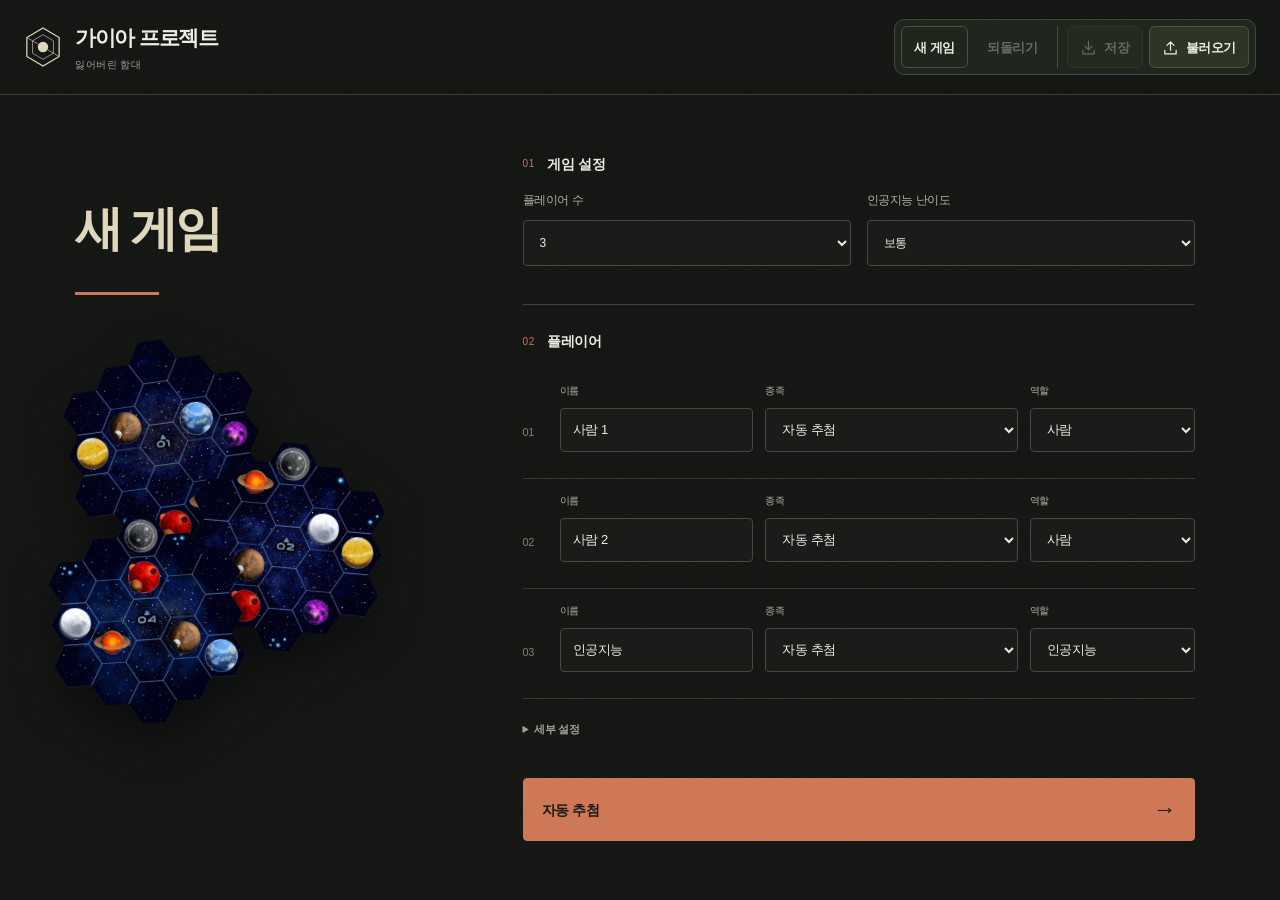
==== index.html @ 461daf50 "Add files via upload" ====
<!doctype html><html lang="ko"><head><meta charset="utf-8"><meta name="viewport" content="width=device-width, initial-scale=1"><meta name="theme-color" content="#191a22"><title>가이아 프로젝트 · 플레이 도우미</title><style>
*{box-sizing:border-box}body{margin:0;background:#16181f;color:#efedf0;font-family:system-ui,-apple-system,'Malgun Gothic',sans-serif;line-height:1.6}header{border-bottom:1px solid #36313d;padding:22px max(20px,calc((100vw - 1480px)/2));background:#201b25}header .eyebrow{color:#ed80ae;font-size:12px;letter-spacing:.12em}h1{font-size:26px;margin:4px 0}header p{margin:0;color:#bfb8c6;font-size:14px}main{max-width:1480px;margin:auto;padding:20px}.toolbar{display:flex;flex-wrap:wrap;align-items:center;gap:8px;margin-bottom:18px}button{cursor:pointer;border:1px solid #4b414f;border-radius:9px;padding:11px 14px;background:#302831;color:#f3ecf1;font:inherit;font-size:14px;text-align:left}button:hover{background:#493043;border-color:#e282af}button.primary{background:#ad2059;border-color:#dc4f89;font-weight:700}button.active{background:#b22960;border-color:#eb6199}input,select,textarea{display:block;width:100%;font:inherit;background:#1b1d25;color:#f0edf3;border:1px solid #554652;border-radius:7px;padding:10px;min-width:0}label{display:block;color:#cdc4cf;font-size:13px;margin-bottom:12px}label input,label select{margin-top:4px}.grid,.setupPlayer{display:grid;grid-template-columns:repeat(3,minmax(0,1fr));gap:12px}.setupPlayer{padding:14px;border:1px solid #483341;border-radius:12px;margin-bottom:12px}.intro,.setupBox{max-width:900px;margin:auto}.intro{background:#26202b;padding:22px;border-left:3px solid #d74787;margin-bottom:20px}.intro h2{margin-top:0;font-size:22px}.intro p{margin-bottom:0;color:#cec1cd}.layout{display:grid;grid-template-columns:minmax(0,1.4fr) minmax(320px,1fr);gap:20px}.panel,.mapWrap{background:#20232c;border:1px solid #3a3340;border-radius:14px;padding:18px}.mapWrap{align-self:start;position:sticky;top:12px}#map svg{width:100%;max-height:70vh;display:block}#map g{cursor:pointer}#map g:focus polygon{stroke:white}.mapLegend{font-size:12px;color:#bdb5c4;margin-top:12px}#panel button{margin:5px 6px 5px 0}#actionList button{display:block;width:100%;margin:8px 0}#actionList{max-height:560px;overflow:auto}.cards{display:grid;grid-template-columns:repeat(auto-fit,minmax(230px,1fr));gap:12px;margin:18px 0}.player{background:#24232c;padding:15px;border:1px solid #45404c;border-radius:12px}.player.current{border:2px solid #dc5591;padding:14px}.playerTitle{font-weight:700}.resources{display:flex;flex-wrap:wrap;gap:10px;margin:10px 0}.resources span{font-size:12px;color:#bab2be}.resources b{font-size:18px;color:#f7eef5;margin-left:3px}.small{font-size:12px;color:#b8afc0}.panelTitle{font-size:20px;font-weight:700;margin-bottom:12px}.notice{background:#3b2934;color:#f0c7d9;border-left:3px solid #d96c9c;padding:13px;font-size:13px;margin-bottom:16px}.status{display:flex;gap:15px;align-items:center;flex-wrap:wrap}.status strong{font-size:22px}#badge{font-size:12px;padding:5px 10px;border-radius:20px;background:#41323f;color:#eab0cb}#tabs{display:flex;gap:8px;flex-wrap:wrap}details{margin:12px 0;padding:12px;border:1px solid #443947;border-radius:9px}summary{cursor:pointer;font-weight:600;margin-bottom:9px}.check{display:inline-flex;align-items:center;gap:7px;width:50%;vertical-align:top}.check input{width:18px;margin:0}.proposal{margin-top:15px;padding:16px;border:1px solid #cf6490;border-radius:12px;background:#362533}.proposal h3{margin:0 0 10px}.result{padding:15px;font-size:22px}.logs p{padding:12px;border-bottom:1px solid #493845;margin:0}dialog{background:#29232d;border:1px solid #d9669c;color:#f5edf4;border-radius:15px;max-width:580px;width:calc(100% - 30px);padding:25px}dialog::backdrop{background:#000a}#error{position:sticky;top:0;z-index:4;background:#622c39;padding:14px;border-radius:8px;margin:10px 0}#saveStatus{font-size:12px;color:#b7aebb;margin-left:auto}textarea{height:340px;font-family:monospace;font-size:12px}footer{max-width:1480px;margin:30px auto;padding:0 20px;color:#9b8fa4;font-size:12px}a{color:#f0a1c3} [hidden]{display:none!important}@media(max-width:850px){.layout{grid-template-columns:1fr}.mapWrap{position:static}.mapWrap #map svg{max-height:48vh}.grid{grid-template-columns:repeat(2,minmax(0,1fr))}.setupPlayer{grid-template-columns:1fr}.check{width:100%}header{padding:18px}main{padding:12px}.cards{grid-template-columns:1fr}.player .small{line-height:1.9}#actionList{max-height:none}h1{font-size:23px}} 
.tilePreview{width:120px;max-height:90px;object-fit:contain;display:block;margin:8px 0}.layoutGuide table{font-size:12px;width:100%;border-collapse:collapse}.layoutGuide td,.layoutGuide th{padding:6px;border-bottom:1px solid #51404d;text-align:left}.tileCatalog{display:grid;grid-template-columns:repeat(3,minmax(0,1fr));gap:10px}.tileCatalog img{width:100%;height:90px;object-fit:contain}.tileCatalog p{font-size:12px;margin:4px 0}.locationGuide{margin:14px 0;padding:12px;background:#131823;border:1px solid #94506f;border-radius:12px}.locationGuide figcaption{font-weight:700;color:#f8c8de;margin-bottom:10px}.locationGuide svg{width:100%;max-height:400px;display:block}.locationGuide .focusBoard{background:#101521;border-radius:8px}.locationGuide details svg{max-height:330px}.gameBoard{touch-action:manipulation}.componentGrid{display:grid;grid-template-columns:repeat(3,minmax(0,1fr));gap:12px}.componentTile{min-width:0;padding:8px;background:#171c26;border:1px solid #4b3b47;border-radius:9px;text-align:center}.componentTile img{width:100%;height:105px;object-fit:contain;display:block}.componentTile p{font-size:12px;margin:7px 0 0;color:#ede0e9}.componentGrid.wide{grid-template-columns:1fr}.componentGrid.wide img{height:auto;max-height:240px}.setupGroup{margin-top:22px}.setupGroup h3{font-size:16px;color:#f4b9d3}.researchColumn{padding:5px;background:#302532;border-radius:9px;text-align:center;font-size:12px}.researchColumn .componentTile{border:0;padding:4px}.researchColumn img{height:80px}.overviewControls{margin-top:24px;border-top:1px solid #80506a;padding-top:16px}.overviewControls button{display:block;width:100%}.textTile{min-height:95px;display:flex;align-items:center;justify-content:center;color:#efd3e0;padding:10px;font-size:13px}dialog{max-width:750px;max-height:92vh;overflow:auto}.mapWrap svg{min-height:220px}@media(max-width:850px){.componentGrid{gap:7px}.componentTile{padding:5px}.componentTile img{height:90px}.mapWrap #map svg{max-height:70vh}.locationGuide .focusBoard{min-height:240px}.mapWrap{padding:10px}.researchColumn img{height:70px}}.choiceCard{border:1px solid #79506a;border-radius:12px;padding:10px;margin:12px 0}.choiceCard .componentTile{max-width:240px;margin:auto}.componentTile svg{width:100%;height:105px;display:block}.choiceImages{display:flex;gap:10px;flex-wrap:wrap;justify-content:center;margin-bottom:10px}.choiceImages .componentTile{width:130px}.choiceImages img{height:90px}.componentGuide{margin:12px 0}.componentGuide .componentGrid{grid-template-columns:repeat(auto-fit,minmax(110px,1fr))}.coverChoice{border-top:1px solid #684759;padding-top:8px;margin-top:10px}.logRow{padding:12px;border-bottom:1px solid #493845}.logs .logRow p{border:0;padding:4px}.diagramTile{height:105px}.locationGuide figcaption{line-height:1.7}.playerColor{display:inline-flex;align-items:center;gap:5px;font-size:12px;font-weight:800;margin-right:6px}.playerColor i{width:15px;height:15px;border-radius:4px;background:var(--piece-color);border:1px solid #efe6ed}.boardPiece text{text-rendering:geometricPrecision}.playerTitle{line-height:1.8}.metricIcon{width:27px;height:27px;flex:none;vertical-align:middle}.metric{display:inline-flex;align-items:center;gap:6px;color:var(--metric-color);white-space:nowrap}.metric b{font-size:23px;font-weight:800}.resourceStrip,.powerStrip,.researchStrip{display:flex;align-items:center;flex-wrap:wrap;gap:10px 18px;margin:12px 0}.powerStrip{padding-top:9px;border-top:1px solid #46404d}.researchStrip{padding-top:9px;border-top:1px solid #46404d;display:grid;grid-template-columns:repeat(6,minmax(0,1fr));gap:8px}.researchStrip .metric{gap:3px}.researchStrip .metricIcon{width:23px;height:23px}.researchStrip b{font-size:18px}.brainstone{color:#c8cad5;font-size:15px;margin-left:-15px}.bonusStrip{display:flex;gap:10px;flex-wrap:wrap;padding-top:10px;border-top:1px solid #46404d}.bonusItem{position:relative;border:1px solid #685465;background:#171d27;border-radius:9px;min-width:90px;max-width:140px;padding:7px;text-align:center}.bonusItem .componentTile{border:0;background:transparent;padding:0}.bonusItem .componentTile img,.bonusItem .componentTile svg{height:85px}.bonusItem .componentTile p{font-size:11px}.abilityIcon .metricIcon{width:48px;height:60px}.bonusLabel{display:block;font-size:11px}.usageBadge{display:block;border-radius:5px;background:#354538;color:#bfe7c3;font-size:11px;font-weight:700;padding:3px;margin-top:6px}.usedBonus .usageBadge{background:#4b3a45;color:#ceb6c2}.usedBonus img,.usedBonus .abilityIcon{opacity:.45}.bonusEmpty{font-size:12px;color:#bfb1c1}.logHeader{display:grid;grid-template-columns:minmax(0,1fr) minmax(220px,.9fr);gap:16px;align-items:start}.logStatus{padding:9px;background:#181d27;border:1px solid #443b49;border-radius:9px}.logStatus .metricIcon{width:20px;height:20px}.logStatus .metric b{font-size:15px}.logStatus .resourceStrip,.logStatus .powerStrip{gap:6px 12px;margin:7px 0}.logStatus .powerStrip{padding-top:7px}.logPlayerStatus{margin:10px 0}.boardChanges{padding:10px;border-radius:9px;background:#1c1d29;margin:12px 0}.changeLine{display:grid;grid-template-columns:42px 1fr;gap:10px;margin:8px 0;align-items:center}.changeLine>div{display:flex;gap:10px 16px;flex-wrap:wrap}.changeLine>b{font-size:12px;color:#dcc5d2}.deltaMetric{display:inline-flex;gap:6px;align-items:center;color:var(--metric-color);white-space:nowrap}.deltaMetric small{color:#c8bdcd;font-size:12px}.deltaMetric strong{font-size:18px}.actionMethod{display:block;font-size:13px;color:#e7afca;margin:8px 0}.proposal h3{font-size:20px;line-height:1.6}.bonusItem .metricIcon{pointer-events:none}@media(max-width:850px){.logHeader{grid-template-columns:1fr}.logStatus{margin-top:0}.resourceStrip{gap:10px 16px}.metric b{font-size:24px}.researchStrip{gap:6px}.researchStrip .metricIcon{width:24px;height:24px}.bonusItem{max-width:125px}.changeLine>div{gap:8px 12px}}
.cards{grid-template-columns:repeat(auto-fit,minmax(min(100%,300px),1fr))}.researchStrip{display:flex;gap:8px 13px}.researchStrip .metric b{font-size:18px}.humanActions{display:grid;grid-template-columns:repeat(4,minmax(0,1fr));gap:8px;margin:14px 0}.humanActions .actionCategory{margin:0!important;padding:11px 3px;min-height:44px;font-size:14px;font-weight:750;white-space:nowrap;min-width:0;border-radius:9px}.humanActions .active{background:#a31e59;border:2px solid #ed89b5;color:#fff}.humanActions button:disabled{opacity:.35;cursor:default}.humanCategoryTitle{font-weight:800;font-size:17px;color:#eab6cf;margin:14px 0 10px}.humanSelection{display:flex;align-items:center;justify-content:space-between;gap:10px;font-size:12px;color:#e7c4d5;background:#362633;padding:7px 10px;border-radius:9px}.humanSelection button{font-size:12px;padding:7px 9px;white-space:nowrap}#actionList{margin-top:12px}@media(max-width:850px){.humanActions{grid-template-columns:repeat(4,minmax(0,1fr));gap:7px}.humanActions .actionCategory{font-size:14px}}@media(max-width:350px){.humanActions{grid-template-columns:repeat(3,minmax(0,1fr))}}</style>
<link rel="stylesheet" href="./status-icons.css?v=20261023">
<script src="./status-icons.js?v=20261024a"></script>
<link rel="stylesheet" href="./table-ui.css?v=20261024f">
<script src="./table-ui.js?v=20261024f"></script>
</head>
<body>
<noscript><div style="padding:16px;background:#6b173b;color:white">이 화면에서는 실행 코드가 꺼져 있습니다. 파일 미리보기가 아니라 Safari에서 사이트 주소로 열어 주세요.</div></noscript>
<header class="appHeader">
 <div class="brand"><svg class="brandMark" viewBox="0 0 40 44" aria-hidden="true"><path d="M20 2 37 12v20L20 42 3 32V12Z" fill="none" stroke="currentColor" stroke-width="1.3"/><path d="m20 9 11 6.5v13L20 35 9 28.5v-13Z" fill="none" stroke="currentColor" stroke-width=".65"/><circle cx="20" cy="22" r="5.5" fill="currentColor"/><path d="M3 12 15 19m10 6 12 7" stroke="currentColor" stroke-width=".65"/></svg><div class="brandName"><h1>가이아 프로젝트</h1><small>잃어버린 함대</small></div></div>
 <div class="toolbar"><button id="new" class="gameOnly">새 게임</button><button id="undo" class="gameOnly">되돌리기</button><div class="saveActions" role="group" aria-label="게임 파일"><button id="backup" title="게임 파일 저장"><svg viewBox="0 0 24 24" aria-hidden="true"><path d="M12 3v12m-5-5 5 5 5-5M4 16v5h16v-5"/></svg>저장</button><button id="restore" title="게임 파일 불러오기"><svg viewBox="0 0 24 24" aria-hidden="true"><path d="M12 16V4m-5 5 5-5 5 5M4 16v5h16v-5"/></svg>불러오기</button></div><span id="saveStatus">저장됨</span><input type="file" id="import" accept=".json,application/json" hidden></div>
</header>
<main>
 <div id="error" hidden role="alert"></div>
 <section id="setup" class="lobby">
  <div class="lobbyIdentity"><div><h2>새 게임</h2><div class="lobbyRule"></div></div><div class="lobbyArt" aria-hidden="true"><img src="./assets/lobby/sector-01.png" alt=""><img src="./assets/lobby/sector-02.png" alt=""><img src="./assets/lobby/sector-04.png" alt=""></div></div>
  <div class="lobbyForm setupBox">
   <div class="setupSectionHead"><span>01</span><h3>게임 설정</h3></div>
   <div class="gameOptions"><label>플레이어 수<select id="count"><option>2</option><option selected>3</option><option>4</option></select></label><label>인공지능 난이도<select id="difficulty"><option>쉬움</option><option selected>보통</option><option>어려움</option></select></label></div>
   <div class="setupSectionHead"><span>02</span><h3>플레이어</h3></div><div id="players"></div>
   <details class="lobbyAdvanced"><summary>세부 설정</summary><label>경제 타일<select id="economy"><option value="random" selected>자동 추첨</option><option value="victory_points">승점 면</option><option value="power_charge">파워 충전 면</option></select></label></details>
   <button id="start" class="primary">자동 추첨</button>
  </div>
 </section>
 <section id="app" hidden>
  <div class="status"><strong id="round"></strong><span id="turn"></span></div>
  <nav id="tabs" aria-label="게임 화면"><button data-view="overview">배치표</button><button data-view="play">플레이</button><button data-view="map">지도</button><button data-view="settings">타일 설정</button><button data-view="correction">상태 보정</button><button data-view="log">기록</button></nav>
  <div id="cards" class="cards"></div>
  <div class="layout"><div class="mapWrap"><div class="mapTopline"><b>은하 지도</b><span><i class="recentDot"></i>최근 배치</span></div><div id="map"></div></div><div id="panel" class="panel"></div></div>
 </section>
</main>
<dialog id="confirm"><h2 id="confirmText"></h2><p id="confirmDetail"></p><div id="confirmMap"></div><button id="confirmButton" class="primary">실행 완료</button><button id="confirmCancel">취소</button></dialog>
<script>
const DB={"factions_ko.json": {"meta": {"version": "0.2.0", "status": "규칙 엔진용 1차 구조화", "note": "화면 표시는 displayName만 사용한다. 영문 ID는 내부 처리 전용이다. 기본판 14종족은 요약표/공식 규칙, 확장 4종족은 확장 공식 규칙과 구성물 사진을 기준으로 구조화했다."}, "factions": [{"id": "terrans", "displayName": "테란", "set": "base", "homePlanet": "terra", "startingResearch": {"gaia_project": 1}, "ability": "가이아 단계에 가이아 구역의 파워 토큰을 I그릇 대신 II그릇으로 되돌린다.", "piAbility": "가이아 구역에서 돌아오는 파워만큼 자유 행동의 자원 교환을 수행할 수 있다."}, {"id": "lantids", "displayName": "란티다", "set": "base", "homePlanet": "terra", "ability": "상대가 개척한 행성에도 자신의 광산을 함께 건설할 수 있다. 이 광산은 업그레이드할 수 없으며 행성 종류·가이아 행성 개수 계산에는 포함되지 않는다.", "piAbility": "상대가 개척한 행성에 광산을 건설할 때마다 지식 2를 얻는다."}, {"id": "xenos", "displayName": "제노스", "set": "base", "homePlanet": "desert", "startingResearch": {"artificial_intelligence": 1}, "ability": "초기 광산을 하나 더 배치한다.", "piAbility": "연방에 필요한 파워값이 7이 아니라 6이며, 행성 의회 수입의 파워 토큰 대신 정보 큐브를 얻는다.", "lostFleetAdjustment": "자유 행동으로 광석 1을 지불해 III그릇에 파워 1을 얻을 수 있다."}, {"id": "gleens", "displayName": "글린", "set": "base", "homePlanet": "desert", "startingResearch": {"navigation": 1}, "ability": "정보 큐브를 얻을 때 대신 같은 수의 광석을 얻는다. 가이아 행성 개척 비용은 정보 큐브 대신 광석 1이다. 가이아 행성에 광산을 지을 때 승점 2를 추가로 얻는다.", "piAbility": "행성 의회를 건설하면 전용 연방 토큰을 즉시 얻으며, 정보 큐브 대체 제한이 해제된다.", "lostFleetAdjustment": "탐사 보드의 특수 행동으로 매 라운드 한 번 사거리 +2를 사용할 수 있다."}, {"id": "ambas", "displayName": "앰바스", "set": "base", "homePlanet": "swamp", "startingResearch": {"navigation": 1}, "ability": null, "piAbility": "라운드당 한 번 행동으로 지도 위 자신의 행성 의회와 광산 하나의 위치를 서로 바꿀 수 있다."}, {"id": "taklons", "displayName": "타클론", "set": "base", "homePlanet": "swamp", "ability": "브레인스톤은 일반적으로 파워 토큰 1개로 계산하지만 사용할 때는 파워 3으로 쓸 수 있다.", "piAbility": "수동적 파워 충전을 받을 때 파워 토큰 1개를 추가로 얻을 수 있다.", "lostFleetAdjustment": "우주선 탐사 시 브레인스톤을 가이아 구역으로 옮겨야 한다."}, {"id": "hadsch_hallas", "displayName": "하드쉬 할라", "set": "base", "homePlanet": "oxide", "startingResearch": {"economy": 1}, "ability": null, "piAbility": "파워를 쓰는 자유 행동 대신 크레딧을 지불해 자원을 얻을 수 있다."}, {"id": "ivits", "displayName": "하이브", "set": "base", "homePlanet": "oxide", "ability": "초기 광산 대신 행성 의회로 시작한다. 우주 정거장을 설치할 수 있고, 게임 전체에서 하나의 연방만 만들되 계속 확장해 추가 연방 토큰을 얻는다.", "piAbility": "우주 정거장 설치 특수 행동을 해금한다.", "lostFleetAdjustment": "잃어버린 함대 사용 시 시작 파워가 I그릇 2 / II그릇 2 / III그릇 0이다."}, {"id": "geodens", "displayName": "기오덴", "set": "base", "homePlanet": "volcanic", "startingResearch": {"terraforming": 1}, "ability": null, "piAbility": "행성 의회 건설 이후 처음 개척하는 각 행성 종류마다 지식 3을 얻는다."}, {"id": "bal_taks", "displayName": "발 타크", "set": "base", "homePlanet": "volcanic", "startingResearch": {"gaia_project": 1}, "ability": "행성 의회 전에는 항해술 트랙을 진보할 수 없다. 가이아포머를 가이아 구역으로 보내 정보 큐브 1을 얻는 자유 행동을 사용할 수 있다.", "piAbility": "항해술 진보 제한이 해제된다.", "lostFleetAdjustment": "우주선 탐사 비용이 승점 5가 아니라 7이다."}, {"id": "firaks", "displayName": "파이락", "set": "base", "homePlanet": "titanium", "ability": null, "piAbility": "라운드당 한 번 연구소를 교역소로 다운그레이드하고 원하는 연구 트랙을 1칸 진보할 수 있다."}, {"id": "bescods", "displayName": "매드 안드로이드", "set": "base", "homePlanet": "titanium", "ability": "행성 의회와 아카데미 위치 및 교역소·연구소 수입 구조가 일반 종족과 다르다.", "piAbility": "티타늄 행성 위 자신의 건물 파워값이 1 증가하며, 라운드당 한 번 가장 낮은 연구 트랙 중 하나를 무료로 1칸 진보할 수 있다.", "lostFleetAdjustment": "잃어버린 함대 사용 시 시작 지식이 1이 아니라 3이다."}, {"id": "nevlas", "displayName": "네블라", "set": "base", "homePlanet": "ice", "startingResearch": {"science": 1}, "ability": "III그릇의 파워 토큰 하나를 가이아 구역으로 옮겨 지식 1을 얻는 자유 행동을 사용할 수 있다.", "piAbility": "III그릇의 각 파워 토큰을 파워 2로 사용할 수 있다.", "lostFleetAdjustment": "우주선 탐사 시 파워 순환계의 파워 토큰 1개를 제거한다."}, {"id": "itars", "displayName": "아이타", "set": "base", "homePlanet": "ice", "ability": "파워를 태울 때 제거되는 토큰을 가이아 구역으로 보낸다.", "piAbility": "가이아 단계에 가이아 구역의 파워 토큰 4개를 제거할 때마다 기술 타일 하나를 얻을 수 있다.", "lostFleetAdjustment": "우주선 탐사 시 파워 순환계의 파워 토큰 1개를 제거한다."}, {"id": "tinkeroids", "displayName": "팅커로이드", "set": "lost_fleet", "startingPlanet": "asteroid", "startingResearch": {"science": 1}, "ability": "행성 의회 1개로 시작한다. 기본 7종 행성 중 3종은 테라포밍 3단계, 나머지는 1단계가 필요하며 가이아 행성은 정보 큐브 2가 필요하다. 매 라운드 해당 구간의 팅커링 타일 하나를 골라 한 번 사용한다.", "piAbility": "현재 선택한 팅커링 타일의 행동을 라운드당 한 번 사용할 수 있다.", "factionSpecific": {"tinkering": {"rounds1to3": ["테라포밍 1단계가 포함된 광산 건설", "파워 4 충전", "정보 큐브 1 획득"], "rounds4to6": ["테라포밍 3단계가 포함된 광산 건설", "지식 3 획득", "정보 큐브 2 획득"]}}}, {"id": "darkanians", "displayName": "다카니안", "set": "lost_fleet", "startingPlanet": "asteroid", "startingResearch": {"navigation": 1, "economy": 1}, "ability": "광산 1개로 시작한다. 기본 7종 행성은 항상 테라포밍 1단계가 필요하며 가이아 행성은 정보 큐브 2가 필요하다.", "piAbility": "우주 구역 또는 깊은 우주 구역에서 처음으로 행성을 개척할 때마다 크레딧 2와 지식 1을 얻는다. 인터스페이스는 구역으로 세지 않는다."}, {"id": "moweyds", "displayName": "모웨이드", "set": "lost_fleet", "startingPlanet": "protoplanet", "startingResearch": {"gaia_project": 1}, "ability": "광산 1개로 시작하고 티에프 마스에 탐사선 1개를 배치한 상태로 시작한다. 기본 7종 행성 중 3종은 테라포밍 3단계, 나머지는 1단계가 필요하다. 가이아 행성 개척 비용은 일반 규칙대로 정보 큐브 1이다.", "piAbility": "라운드당 한 번 행동으로 자신의 건물이 있는 행성에 파워 링을 놓아 그 건물의 파워값을 2 높일 수 있다."}, {"id": "space_giants", "displayName": "스페이스 자이언트", "set": "lost_fleet", "startingPlanet": "protoplanet", "startingResearch": {"navigation": 1}, "ability": "광산 1개로 시작한다. 기본 7종 행성은 항상 테라포밍 2단계가 필요하고 가이아 행성은 정보 큐브 2가 필요하다. 탐사 보드에 테라포밍 2단계가 포함된 광산 건설 특수 행동이 있다.", "piAbility": "행성 의회를 건설하면 기술 타일 하나를 즉시 얻는다. 이 능력은 게임 중 한 번만 사용한다."}]}, "lost_fleet_setup_ko.json": {"meta": {"version": "0.4.0", "description": "잃어버린 함대 인원별 세팅 규칙. 실제 전역 Hex 좌표 조립 전에 세팅 제약을 데이터화한 단계.", "sourceStatus": "공식 확장 규칙서 세팅 페이지를 기준으로 검증"}, "common": {"spaceSectorsRotatable": true, "interspaceTileTypes": ["우주선", "원시행성", "소행성", "빈 우주"], "researchBoardChanges": ["기존 정보 큐브 행동을 신규 행성 개척 오버레이로 덮음", "경제 연구 3·4단계 수입을 조정 타일의 무작위 면으로 덮음"], "extraAdvancedTech": 1, "artifactCountEqualsPlayers": true, "federationTokensOnShips": {"players2": 3, "players3to4": 4}, "deepSpacePlacementRotationAllowed": true, "deepSpaceFairnessAdjustmentAfterSetup": false, "deepSpaceRotationNote": "깊은 우주 섹터는 외곽 틈에 맞게 회전 배치될 수 있지만, 마지막 플레이어가 행성 분포 보정을 위해 임의 회전시키는 대상에는 포함되지 않는다."}, "byPlayerCount": {"2": {"spaceSectors": ["01", "02", "03", "04", "05_outlined", "06_outlined", "07_outlined"], "centerSector": "01~04 중 무작위 1개", "outerSectorCount": 6, "interspaceCount": 6, "interspaceShipSpacing": "우주선 타일끼리 정확히 5칸 간격이 되도록 우주선/비우주선을 번갈아 배치", "deepSpaceSectorCount": 6, "deepSpaceSectorIdsKnown": ["11", "12", "13", "14", "15", "16"], "shipsUsed": ["이클립스", "티에프 마스", "트와일라잇"], "shipExcluded": "리벨리온", "explorationShuttlesPerPlayer": 2, "scoringExtension": "승점 25 조건 면 고정", "asteroidFinalScoringSafety": "소행성 최종 점수 사용 시 맵에 소행성이 최소 6개 있어야 하며 부족하면 깊은 우주 섹터 16을 뒤집는다."}, "3": {"spaceSectorPool": ["01", "02", "03", "04", "05_outlined", "06_outlined", "07_outlined", "09", "10"], "excludedSpaceSector": "08", "centerSector": "01~04 중 무작위 1개", "firstRingSectorCount": 6, "additionalOuterSectorCount": 2, "interspaceCount": 8, "interspaceShipSpacing": "어떤 우주선 타일도 다른 우주선 타일에서 3칸 이내가 되지 않게 배치", "deepSpaceSectorCount": 8, "shipsUsed": ["리벨리온", "이클립스", "티에프 마스", "트와일라잇"], "explorationShuttlesPerPlayer": 3, "scoringExtension": "첫 게임은 우주선 3척 탐사 조건 면, 이후 승점 25 면과 무작위 선택 가능"}, "4": {"spaceSectors": ["01", "02", "03", "04", "05", "06", "07", "08", "09", "10"], "centerSectors": "01~04 중 무작위 2개를 서로 인접하게 배치", "outerSectorCount": 8, "interspaceCount": 10, "interspaceShipSpacing": "어떤 우주선 타일도 다른 우주선 타일에서 3칸 이내가 되지 않게 배치", "deepSpaceSectorCount": 8, "shipsUsed": ["리벨리온", "이클립스", "티에프 마스", "트와일라잇"], "explorationShuttlesPerPlayer": 3, "scoringExtension": "첫 게임은 우주선 3척 탐사 조건 면, 이후 승점 25 면과 무작위 선택 가능"}}, "initialStructureStages": ["1단계: 하이브를 제외한 기본판 종족이 일반 규칙대로 시작 광산 2개 또는 제노스 3개를 배치", "2단계: 확장 신규 종족이 턴 순서대로 시작 건물 1개를 배치. 팅커로이드는 행성 의회, 나머지는 광산", "3단계: 하이브가 마지막으로 행성 의회를 배치"], "lostFleetFactionTerraformingSetup": {"appliesTo": ["팅커로이드", "모웨이드"], "rule": "기본 7종 행성 중 3종은 3단계, 나머지는 1단계. 선택된 기본판 종족의 고향 행성 종류는 우선 3단계 대상이 되고 남은 칸은 무작위 색 순서로 채운다."}}, "base_sectors.json": {"meta": {"name": "Gaia Project base sector hex DB", "version": "0.1.0", "coordinateSystem": "axial_flat_top", "source": "GaiaMapGeneratorV2 sector images from user archive", "status": "visually_transcribed_and_rotation_validated"}, "coordinateRules": {"validHexCondition": "abs(q)<=2 && abs(r)<=2 && abs(q+r)<=2", "clockwise60": "(q,r) -> (-r, q+r)", "counterClockwise60": "(q,r) -> (q+r, -q)"}, "planetTypes": ["terra", "desert", "swamp", "oxide", "volcanic", "titanium", "ice", "gaia", "transdim"], "sectors": [{"id": "01", "radius": 2, "cells": [{"q": -2, "r": 0, "content": "empty"}, {"q": -2, "r": 1, "content": "desert"}, {"q": -2, "r": 2, "content": "empty"}, {"q": -1, "r": -1, "content": "empty"}, {"q": -1, "r": 0, "content": "swamp"}, {"q": -1, "r": 1, "content": "empty"}, {"q": -1, "r": 2, "content": "empty"}, {"q": 0, "r": -2, "content": "empty"}, {"q": 0, "r": -1, "content": "empty"}, {"q": 0, "r": 0, "content": "empty"}, {"q": 0, "r": 1, "content": "empty"}, {"q": 0, "r": 2, "content": "oxide"}, {"q": 1, "r": -2, "content": "empty"}, {"q": 1, "r": -1, "content": "terra"}, {"q": 1, "r": 0, "content": "empty"}, {"q": 1, "r": 1, "content": "volcanic"}, {"q": 2, "r": -2, "content": "empty"}, {"q": 2, "r": -1, "content": "transdim"}, {"q": 2, "r": 0, "content": "empty"}], "planetCount": 6}, {"id": "02", "radius": 2, "cells": [{"q": -2, "r": 0, "content": "empty"}, {"q": -2, "r": 1, "content": "empty"}, {"q": -2, "r": 2, "content": "empty"}, {"q": -1, "r": -1, "content": "volcanic"}, {"q": -1, "r": 0, "content": "empty"}, {"q": -1, "r": 1, "content": "swamp"}, {"q": -1, "r": 2, "content": "oxide"}, {"q": 0, "r": -2, "content": "titanium"}, {"q": 0, "r": -1, "content": "empty"}, {"q": 0, "r": 0, "content": "empty"}, {"q": 0, "r": 1, "content": "empty"}, {"q": 0, "r": 2, "content": "empty"}, {"q": 1, "r": -2, "content": "empty"}, {"q": 1, "r": -1, "content": "ice"}, {"q": 1, "r": 0, "content": "empty"}, {"q": 1, "r": 1, "content": "transdim"}, {"q": 2, "r": -2, "content": "empty"}, {"q": 2, "r": -1, "content": "desert"}, {"q": 2, "r": 0, "content": "empty"}], "planetCount": 7}, {"id": "03", "radius": 2, "cells": [{"q": -2, "r": 0, "content": "empty"}, {"q": -2, "r": 1, "content": "empty"}, {"q": -2, "r": 2, "content": "empty"}, {"q": -1, "r": -1, "content": "empty"}, {"q": -1, "r": 0, "content": "gaia"}, {"q": -1, "r": 1, "content": "empty"}, {"q": -1, "r": 2, "content": "terra"}, {"q": 0, "r": -2, "content": "transdim"}, {"q": 0, "r": -1, "content": "empty"}, {"q": 0, "r": 0, "content": "empty"}, {"q": 0, "r": 1, "content": "empty"}, {"q": 0, "r": 2, "content": "desert"}, {"q": 1, "r": -2, "content": "empty"}, {"q": 1, "r": -1, "content": "empty"}, {"q": 1, "r": 0, "content": "ice"}, {"q": 1, "r": 1, "content": "empty"}, {"q": 2, "r": -2, "content": "empty"}, {"q": 2, "r": -1, "content": "titanium"}, {"q": 2, "r": 0, "content": "empty"}], "planetCount": 6}, {"id": "04", "radius": 2, "cells": [{"q": -2, "r": 0, "content": "empty"}, {"q": -2, "r": 1, "content": "ice"}, {"q": -2, "r": 2, "content": "empty"}, {"q": -1, "r": -1, "content": "empty"}, {"q": -1, "r": 0, "content": "empty"}, {"q": -1, "r": 1, "content": "volcanic"}, {"q": -1, "r": 2, "content": "empty"}, {"q": 0, "r": -2, "content": "titanium"}, {"q": 0, "r": -1, "content": "oxide"}, {"q": 0, "r": 0, "content": "empty"}, {"q": 0, "r": 1, "content": "empty"}, {"q": 0, "r": 2, "content": "empty"}, {"q": 1, "r": -2, "content": "empty"}, {"q": 1, "r": -1, "content": "empty"}, {"q": 1, "r": 0, "content": "swamp"}, {"q": 1, "r": 1, "content": "empty"}, {"q": 2, "r": -2, "content": "empty"}, {"q": 2, "r": -1, "content": "empty"}, {"q": 2, "r": 0, "content": "terra"}], "planetCount": 6}, {"id": "05", "radius": 2, "cells": [{"q": -2, "r": 0, "content": "empty"}, {"q": -2, "r": 1, "content": "empty"}, {"q": -2, "r": 2, "content": "empty"}, {"q": -1, "r": -1, "content": "empty"}, {"q": -1, "r": 0, "content": "gaia"}, {"q": -1, "r": 1, "content": "empty"}, {"q": -1, "r": 2, "content": "volcanic"}, {"q": 0, "r": -2, "content": "ice"}, {"q": 0, "r": -1, "content": "empty"}, {"q": 0, "r": 0, "content": "empty"}, {"q": 0, "r": 1, "content": "empty"}, {"q": 0, "r": 2, "content": "desert"}, {"q": 1, "r": -2, "content": "empty"}, {"q": 1, "r": -1, "content": "empty"}, {"q": 1, "r": 0, "content": "empty"}, {"q": 1, "r": 1, "content": "empty"}, {"q": 2, "r": -2, "content": "transdim"}, {"q": 2, "r": -1, "content": "oxide"}, {"q": 2, "r": 0, "content": "empty"}], "planetCount": 6}, {"id": "06", "radius": 2, "cells": [{"q": -2, "r": 0, "content": "empty"}, {"q": -2, "r": 1, "content": "empty"}, {"q": -2, "r": 2, "content": "empty"}, {"q": -1, "r": -1, "content": "empty"}, {"q": -1, "r": 0, "content": "swamp"}, {"q": -1, "r": 1, "content": "empty"}, {"q": -1, "r": 2, "content": "empty"}, {"q": 0, "r": -2, "content": "empty"}, {"q": 0, "r": -1, "content": "empty"}, {"q": 0, "r": 0, "content": "empty"}, {"q": 0, "r": 1, "content": "gaia"}, {"q": 0, "r": 2, "content": "empty"}, {"q": 1, "r": -2, "content": "transdim"}, {"q": 1, "r": -1, "content": "terra"}, {"q": 1, "r": 0, "content": "empty"}, {"q": 1, "r": 1, "content": "transdim"}, {"q": 2, "r": -2, "content": "empty"}, {"q": 2, "r": -1, "content": "empty"}, {"q": 2, "r": 0, "content": "desert"}], "planetCount": 6}, {"id": "07", "radius": 2, "cells": [{"q": -2, "r": 0, "content": "transdim"}, {"q": -2, "r": 1, "content": "empty"}, {"q": -2, "r": 2, "content": "empty"}, {"q": -1, "r": -1, "content": "empty"}, {"q": -1, "r": 0, "content": "empty"}, {"q": -1, "r": 1, "content": "gaia"}, {"q": -1, "r": 2, "content": "empty"}, {"q": 0, "r": -2, "content": "empty"}, {"q": 0, "r": -1, "content": "oxide"}, {"q": 0, "r": 0, "content": "empty"}, {"q": 0, "r": 1, "content": "empty"}, {"q": 0, "r": 2, "content": "titanium"}, {"q": 1, "r": -2, "content": "swamp"}, {"q": 1, "r": -1, "content": "empty"}, {"q": 1, "r": 0, "content": "gaia"}, {"q": 1, "r": 1, "content": "empty"}, {"q": 2, "r": -2, "content": "empty"}, {"q": 2, "r": -1, "content": "empty"}, {"q": 2, "r": 0, "content": "empty"}], "planetCount": 6}, {"id": "08", "radius": 2, "cells": [{"q": -2, "r": 0, "content": "empty"}, {"q": -2, "r": 1, "content": "empty"}, {"q": -2, "r": 2, "content": "empty"}, {"q": -1, "r": -1, "content": "empty"}, {"q": -1, "r": 0, "content": "empty"}, {"q": -1, "r": 1, "content": "volcanic"}, {"q": -1, "r": 2, "content": "transdim"}, {"q": 0, "r": -2, "content": "terra"}, {"q": 0, "r": -1, "content": "ice"}, {"q": 0, "r": 0, "content": "empty"}, {"q": 0, "r": 1, "content": "empty"}, {"q": 0, "r": 2, "content": "empty"}, {"q": 1, "r": -2, "content": "empty"}, {"q": 1, "r": -1, "content": "empty"}, {"q": 1, "r": 0, "content": "titanium"}, {"q": 1, "r": 1, "content": "empty"}, {"q": 2, "r": -2, "content": "transdim"}, {"q": 2, "r": -1, "content": "empty"}, {"q": 2, "r": 0, "content": "empty"}], "planetCount": 6}, {"id": "09", "radius": 2, "cells": [{"q": -2, "r": 0, "content": "empty"}, {"q": -2, "r": 1, "content": "empty"}, {"q": -2, "r": 2, "content": "swamp"}, {"q": -1, "r": -1, "content": "volcanic"}, {"q": -1, "r": 0, "content": "empty"}, {"q": -1, "r": 1, "content": "titanium"}, {"q": -1, "r": 2, "content": "empty"}, {"q": 0, "r": -2, "content": "empty"}, {"q": 0, "r": -1, "content": "empty"}, {"q": 0, "r": 0, "content": "empty"}, {"q": 0, "r": 1, "content": "empty"}, {"q": 0, "r": 2, "content": "empty"}, {"q": 1, "r": -2, "content": "transdim"}, {"q": 1, "r": -1, "content": "empty"}, {"q": 1, "r": 0, "content": "gaia"}, {"q": 1, "r": 1, "content": "empty"}, {"q": 2, "r": -2, "content": "ice"}, {"q": 2, "r": -1, "content": "empty"}, {"q": 2, "r": 0, "content": "empty"}], "planetCount": 6}, {"id": "10", "radius": 2, "cells": [{"q": -2, "r": 0, "content": "empty"}, {"q": -2, "r": 1, "content": "empty"}, {"q": -2, "r": 2, "content": "terra"}, {"q": -1, "r": -1, "content": "empty"}, {"q": -1, "r": 0, "content": "desert"}, {"q": -1, "r": 1, "content": "empty"}, {"q": -1, "r": 2, "content": "oxide"}, {"q": 0, "r": -2, "content": "empty"}, {"q": 0, "r": -1, "content": "empty"}, {"q": 0, "r": 0, "content": "empty"}, {"q": 0, "r": 1, "content": "empty"}, {"q": 0, "r": 2, "content": "empty"}, {"q": 1, "r": -2, "content": "transdim"}, {"q": 1, "r": -1, "content": "empty"}, {"q": 1, "r": 0, "content": "gaia"}, {"q": 1, "r": 1, "content": "empty"}, {"q": 2, "r": -2, "content": "transdim"}, {"q": 2, "r": -1, "content": "empty"}, {"q": 2, "r": 0, "content": "empty"}], "planetCount": 6}]}, "sector_variants.json": {"meta": {"version": "0.2.0", "description": "기본판 1~2인용 섹터 05/06/07 테두리 면 데이터. 01~04는 공통 면을 사용한다.", "validation": "01~04 + 테두리 05~07 합계가 기본 7종 각 4, 가이아 5, 차원 변형 7과 일치하도록 검증한다."}, "smallMapSetup": {"players": [1, 2], "sectorIds": ["01", "02", "03", "04", "05_outlined", "06_outlined", "07_outlined"], "solidSideForPlayers3to4": ["01", "02", "03", "04", "05", "06", "07", "08", "09", "10"]}, "variants": [{"id": "05_outlined", "radius": 2, "cells": [{"q": -2, "r": 0, "content": "empty"}, {"q": -2, "r": 1, "content": "empty"}, {"q": -2, "r": 2, "content": "empty"}, {"q": -1, "r": -1, "content": "empty"}, {"q": -1, "r": 0, "content": "gaia"}, {"q": -1, "r": 1, "content": "empty"}, {"q": -1, "r": 2, "content": "volcanic"}, {"q": 0, "r": -2, "content": "ice"}, {"q": 0, "r": -1, "content": "empty"}, {"q": 0, "r": 0, "content": "empty"}, {"q": 0, "r": 1, "content": "empty"}, {"q": 0, "r": 2, "content": "empty"}, {"q": 1, "r": -2, "content": "empty"}, {"q": 1, "r": -1, "content": "empty"}, {"q": 1, "r": 0, "content": "empty"}, {"q": 1, "r": 1, "content": "empty"}, {"q": 2, "r": -2, "content": "transdim"}, {"q": 2, "r": -1, "content": "oxide"}, {"q": 2, "r": 0, "content": "empty"}], "planetCount": 6, "baseSectorId": "05", "side": "outlined"}, {"id": "06_outlined", "radius": 2, "cells": [{"q": -2, "r": 0, "content": "empty"}, {"q": -2, "r": 1, "content": "empty"}, {"q": -2, "r": 2, "content": "empty"}, {"q": -1, "r": -1, "content": "empty"}, {"q": -1, "r": 0, "content": "empty"}, {"q": -1, "r": 1, "content": "empty"}, {"q": -1, "r": 2, "content": "empty"}, {"q": 0, "r": -2, "content": "empty"}, {"q": 0, "r": -1, "content": "empty"}, {"q": 0, "r": 0, "content": "empty"}, {"q": 0, "r": 1, "content": "gaia"}, {"q": 0, "r": 2, "content": "empty"}, {"q": 1, "r": -2, "content": "transdim"}, {"q": 1, "r": -1, "content": "terra"}, {"q": 1, "r": 0, "content": "empty"}, {"q": 1, "r": 1, "content": "transdim"}, {"q": 2, "r": -2, "content": "empty"}, {"q": 2, "r": -1, "content": "empty"}, {"q": 2, "r": 0, "content": "desert"}], "planetCount": 6, "baseSectorId": "06", "side": "outlined"}, {"id": "07_outlined", "radius": 2, "cells": [{"q": -2, "r": 0, "content": "transdim"}, {"q": -2, "r": 1, "content": "empty"}, {"q": -2, "r": 2, "content": "empty"}, {"q": -1, "r": -1, "content": "empty"}, {"q": -1, "r": 0, "content": "empty"}, {"q": -1, "r": 1, "content": "gaia"}, {"q": -1, "r": 2, "content": "empty"}, {"q": 0, "r": -2, "content": "empty"}, {"q": 0, "r": -1, "content": "gaia"}, {"q": 0, "r": 0, "content": "empty"}, {"q": 0, "r": 1, "content": "empty"}, {"q": 0, "r": 2, "content": "titanium"}, {"q": 1, "r": -2, "content": "empty"}, {"q": 1, "r": -1, "content": "empty"}, {"q": 1, "r": 0, "content": "swamp"}, {"q": 1, "r": 1, "content": "empty"}, {"q": 2, "r": -2, "content": "empty"}, {"q": 2, "r": -1, "content": "empty"}, {"q": 2, "r": 0, "content": "empty"}], "planetCount": 6, "baseSectorId": "07", "side": "outlined"}]}, "ai_builds_ko.json": {"meta": {"version": "1.24", "note": "종족별 핵심 건물을 실제 자원으로 완성하는 최대 3행동 수순과 생산 균형을 검증. 초반 수순은 매 턴 재계산하며 최적 전략을 보장하지 않음."}, "sources": [{"id": "namu_openings", "url": "https://namu.moe/w/%EA%B0%80%EC%9D%B4%EC%95%84%20%ED%94%84%EB%A1%9C%EC%A0%9D%ED%8A%B8", "access": "나무위키 원문 접속 실패; 미러 본문·검색 발췌 확인", "claim": "테란·란티다·기오덴·네블라·아이타의 1라운드 의회는 정석 선택지 중 하나. 지도·자원 조건에 따라 다른 오프닝 가능."}, {"id": "openings", "url": "https://boardgamegeek.com/thread/2042414/standard-openings-update-added-tech-step-recommend", "access": "검색 발췌 확인; 본문 접근 제한", "claim": "연구소·교역소·광산 기반에서 경제/과학 연구를 연결하는 공통 오프닝"}, {"id": "guide", "url": "https://readstoneandwood.wordpress.com/2025/03/17/gaia-project/", "access": "본문 확인", "claim": "테란·파이락의 의회 오프닝 예외, 하드쉬 할라·네블라의 경제 선행, 상급 기술·지도 조건에 따른 전략 선택"}, {"id": "rules", "url": "https://capstone-games.com/wp-content/uploads/2020/09/Gaia-Project-Rules-CG.0609sm2.pdf", "access": "규칙 데이터와 대조", "claim": "종족 능력의 규칙 근거; 최적 전략의 증거는 아님"}], "builds": [{"id": "terrans_institute", "factionId": "terrans", "displayName": "테란 · 의회 능력 가동", "opening": "institute", "openingTargets": {"planetary_institute": 1, "mine": 2}, "focus": "gaia", "preferredResearch": ["gaia_project", "economy"], "evidence": "커뮤니티 방향 참고·조건부 구현", "sourceIds": ["guide", "openings"], "basePreference": 3, "stages": ["초반 기반 확보", "종족 능력·연방·상급 기술 준비", "점수 회수"], "instituteRound": 1, "reserve": {"ore": 4, "credits": 6, "knowledge": 4}, "abilityTargets": {"planetary_institute": 1}, "abilityDeadline": 2}, {"id": "terrans_laboratory", "factionId": "terrans", "displayName": "테란 · 연구소·경제 기반", "opening": "laboratory", "openingTargets": {"research_lab": 1, "trading_station": 1, "mine": 1}, "focus": "gaia", "preferredResearch": ["gaia_project", "economy"], "evidence": "커뮤니티 방향 참고·조건부 구현", "sourceIds": ["guide", "openings"], "basePreference": 0, "stages": ["초반 기반 확보", "종족 능력·연방·상급 기술 준비", "점수 회수"], "instituteRound": 3, "reserve": {"ore": 3, "credits": 6, "knowledge": 4}, "abilityTargets": {"planetary_institute": 1}, "abilityDeadline": 2}, {"id": "lantids_institute", "factionId": "lantids", "displayName": "란티다 · 의회 능력 가동", "opening": "institute", "openingTargets": {"planetary_institute": 1, "mine": 2}, "focus": "adjacent", "preferredResearch": ["science", "navigation"], "evidence": "커뮤니티 방향 참고·조건부 구현", "sourceIds": ["guide", "openings"], "basePreference": 3, "stages": ["초반 기반 확보", "종족 능력·연방·상급 기술 준비", "점수 회수"], "instituteRound": 1, "reserve": {"ore": 4, "credits": 6, "knowledge": 4}, "abilityTargets": {"planetary_institute": 1}, "abilityDeadline": 2}, {"id": "lantids_laboratory", "factionId": "lantids", "displayName": "란티다 · 연구소·경제 기반", "opening": "laboratory", "openingTargets": {"research_lab": 1, "trading_station": 1, "mine": 1}, "focus": "adjacent", "preferredResearch": ["science", "navigation"], "evidence": "커뮤니티 방향 참고·조건부 구현", "sourceIds": ["guide", "openings"], "basePreference": 0, "stages": ["초반 기반 확보", "종족 능력·연방·상급 기술 준비", "점수 회수"], "instituteRound": 3, "reserve": {"ore": 3, "credits": 6, "knowledge": 4}, "abilityTargets": {"planetary_institute": 1}, "abilityDeadline": 2}, {"id": "xenos_institute", "factionId": "xenos", "displayName": "제노스 · 의회 능력 가동", "opening": "institute", "openingTargets": {"planetary_institute": 1, "mine": 2}, "focus": "federation", "preferredResearch": ["artificial_intelligence", "navigation"], "evidence": "종족 능력 기반 실험 전략", "sourceIds": ["rules", "openings"], "basePreference": 3, "stages": ["초반 기반 확보", "종족 능력·연방·상급 기술 준비", "점수 회수"], "instituteRound": 1, "reserve": {"ore": 4, "credits": 6, "knowledge": 4}, "abilityTargets": {"planetary_institute": 1}, "abilityDeadline": 2}, {"id": "xenos_laboratory", "factionId": "xenos", "displayName": "제노스 · 연구소·경제 기반", "opening": "laboratory", "openingTargets": {"research_lab": 1, "trading_station": 1, "mine": 1}, "focus": "federation", "preferredResearch": ["artificial_intelligence", "navigation"], "evidence": "종족 능력 기반 실험 전략", "sourceIds": ["rules", "openings"], "basePreference": 0, "stages": ["초반 기반 확보", "종족 능력·연방·상급 기술 준비", "점수 회수"], "instituteRound": 3, "reserve": {"ore": 3, "credits": 6, "knowledge": 4}, "abilityTargets": {"planetary_institute": 1}, "abilityDeadline": 2}, {"id": "gleens_laboratory", "factionId": "gleens", "displayName": "글린 · 연구소·경제 기반", "opening": "laboratory", "openingTargets": {"research_lab": 1, "trading_station": 1, "mine": 1}, "focus": "gaia", "preferredResearch": ["gaia_project", "economy"], "evidence": "종족 능력 기반 실험 전략", "sourceIds": ["rules", "openings"], "basePreference": 3, "stages": ["초반 기반 확보", "종족 능력·연방·상급 기술 준비", "점수 회수"], "instituteRound": 3, "reserve": {"ore": 3, "credits": 6, "knowledge": 4}, "abilityTargets": {"planetary_institute": 1}, "abilityDeadline": 3}, {"id": "gleens_academy", "factionId": "gleens", "displayName": "글린 · 아카데미 지식 기반", "opening": "academy", "openingTargets": {"academy": 1, "mine": 2}, "focus": "gaia", "preferredResearch": ["gaia_project", "economy"], "evidence": "종족 능력 기반 실험 전략", "sourceIds": ["rules", "openings"], "basePreference": 0, "stages": ["초반 기반 확보", "종족 능력·연방·상급 기술 준비", "점수 회수"], "instituteRound": 3, "reserve": {"ore": 3, "credits": 6, "knowledge": 4}, "abilityTargets": {"planetary_institute": 1}, "abilityDeadline": 3}, {"id": "ambas_institute", "factionId": "ambas", "displayName": "앰바스 · 의회 능력 가동", "opening": "institute", "openingTargets": {"planetary_institute": 1, "mine": 2}, "focus": "federation", "preferredResearch": ["navigation", "economy"], "evidence": "종족 능력 기반 실험 전략", "sourceIds": ["rules", "openings"], "basePreference": 3, "stages": ["초반 기반 확보", "종족 능력·연방·상급 기술 준비", "점수 회수"], "instituteRound": 1, "reserve": {"ore": 4, "credits": 6, "knowledge": 4}, "abilityTargets": {"planetary_institute": 1}, "abilityDeadline": 2}, {"id": "ambas_laboratory", "factionId": "ambas", "displayName": "앰바스 · 연구소·경제 기반", "opening": "laboratory", "openingTargets": {"research_lab": 1, "trading_station": 1, "mine": 1}, "focus": "federation", "preferredResearch": ["navigation", "economy"], "evidence": "종족 능력 기반 실험 전략", "sourceIds": ["rules", "openings"], "basePreference": 0, "stages": ["초반 기반 확보", "종족 능력·연방·상급 기술 준비", "점수 회수"], "instituteRound": 3, "reserve": {"ore": 3, "credits": 6, "knowledge": 4}, "abilityTargets": {"planetary_institute": 1}, "abilityDeadline": 2}, {"id": "taklons_institute", "factionId": "taklons", "displayName": "타클론 · 의회 능력 가동", "opening": "institute", "openingTargets": {"planetary_institute": 1, "mine": 2}, "focus": "adjacent", "preferredResearch": ["economy", "navigation"], "evidence": "종족 능력 기반 실험 전략", "sourceIds": ["rules", "openings"], "basePreference": 3, "stages": ["초반 기반 확보", "종족 능력·연방·상급 기술 준비", "점수 회수"], "instituteRound": 1, "reserve": {"ore": 4, "credits": 6, "knowledge": 4}, "abilityTargets": {"planetary_institute": 1}, "abilityDeadline": 2}, {"id": "taklons_laboratory", "factionId": "taklons", "displayName": "타클론 · 연구소·경제 기반", "opening": "laboratory", "openingTargets": {"research_lab": 1, "trading_station": 1, "mine": 1}, "focus": "adjacent", "preferredResearch": ["economy", "navigation"], "evidence": "종족 능력 기반 실험 전략", "sourceIds": ["rules", "openings"], "basePreference": 0, "stages": ["초반 기반 확보", "종족 능력·연방·상급 기술 준비", "점수 회수"], "instituteRound": 3, "reserve": {"ore": 3, "credits": 6, "knowledge": 4}, "abilityTargets": {"planetary_institute": 1}, "abilityDeadline": 2}, {"id": "hadsch_hallas_laboratory", "factionId": "hadsch_hallas", "displayName": "하드쉬 할라 · 연구소·경제 기반", "opening": "laboratory", "openingTargets": {"research_lab": 1, "trading_station": 1, "mine": 1}, "focus": "credits", "preferredResearch": ["economy", "science"], "evidence": "커뮤니티 방향 참고·조건부 구현", "sourceIds": ["guide", "openings"], "basePreference": 3, "stages": ["초반 기반 확보", "종족 능력·연방·상급 기술 준비", "점수 회수"], "instituteRound": 3, "reserve": {"ore": 3, "credits": 6, "knowledge": 4}, "abilityTargets": {"planetary_institute": 1}, "abilityDeadline": 3}, {"id": "hadsch_hallas_academy", "factionId": "hadsch_hallas", "displayName": "하드쉬 할라 · 아카데미 지식 기반", "opening": "academy", "openingTargets": {"academy": 1, "mine": 2}, "focus": "credits", "preferredResearch": ["economy", "science"], "evidence": "커뮤니티 방향 참고·조건부 구현", "sourceIds": ["guide", "openings"], "basePreference": 0, "stages": ["초반 기반 확보", "종족 능력·연방·상급 기술 준비", "점수 회수"], "instituteRound": 3, "reserve": {"ore": 3, "credits": 6, "knowledge": 4}, "abilityTargets": {"planetary_institute": 1}, "abilityDeadline": 3}, {"id": "ivits_expansion", "factionId": "ivits", "displayName": "하이브 · 연방 확장 기반", "opening": "expansion", "openingTargets": {"planetary_institute": 1, "mine": 3}, "focus": "federation", "preferredResearch": ["economy", "navigation"], "evidence": "종족 능력 기반 실험 전략", "sourceIds": ["rules", "openings"], "basePreference": 3, "stages": ["초반 기반 확보", "종족 능력·연방·상급 기술 준비", "점수 회수"], "instituteRound": 3, "reserve": {"ore": 3, "credits": 6, "knowledge": 4}, "abilityTargets": {"mine": 3}, "abilityDeadline": 2}, {"id": "ivits_laboratory", "factionId": "ivits", "displayName": "하이브 · 연구소·경제 기반", "opening": "laboratory", "openingTargets": {"research_lab": 1, "trading_station": 1, "mine": 1}, "focus": "federation", "preferredResearch": ["economy", "navigation"], "evidence": "종족 능력 기반 실험 전략", "sourceIds": ["rules", "openings"], "basePreference": 0, "stages": ["초반 기반 확보", "종족 능력·연방·상급 기술 준비", "점수 회수"], "instituteRound": 3, "reserve": {"ore": 3, "credits": 6, "knowledge": 4}, "abilityTargets": {"mine": 3}, "abilityDeadline": 2}, {"id": "geodens_institute", "factionId": "geodens", "displayName": "기오덴 · 의회 능력 가동", "opening": "institute", "openingTargets": {"planetary_institute": 1, "mine": 2}, "focus": "types", "preferredResearch": ["terraforming", "science"], "evidence": "종족 능력 기반 실험 전략", "sourceIds": ["rules", "openings"], "basePreference": 9, "stages": ["초반 기반 확보", "종족 능력·연방·상급 기술 준비", "점수 회수"], "instituteRound": 1, "reserve": {"ore": 4, "credits": 6, "knowledge": 4}, "abilityTargets": {"planetary_institute": 1}, "abilityDeadline": 2}, {"id": "geodens_laboratory", "factionId": "geodens", "displayName": "기오덴 · 연구소·경제 기반", "opening": "laboratory", "openingTargets": {"research_lab": 1, "trading_station": 1, "mine": 1}, "focus": "types", "preferredResearch": ["terraforming", "science"], "evidence": "종족 능력 기반 실험 전략", "sourceIds": ["rules", "openings"], "basePreference": 0, "stages": ["초반 기반 확보", "종족 능력·연방·상급 기술 준비", "점수 회수"], "instituteRound": 3, "reserve": {"ore": 3, "credits": 6, "knowledge": 4}, "abilityTargets": {"planetary_institute": 1}, "abilityDeadline": 2}, {"id": "bal_taks_laboratory", "factionId": "bal_taks", "displayName": "발 타크 · 연구소·경제 기반", "opening": "laboratory", "openingTargets": {"research_lab": 1, "trading_station": 1, "mine": 1}, "focus": "gaia", "preferredResearch": ["gaia_project", "science"], "evidence": "종족 능력 기반 실험 전략", "sourceIds": ["rules", "openings"], "basePreference": 3, "stages": ["초반 기반 확보", "종족 능력·연방·상급 기술 준비", "점수 회수"], "instituteRound": 3, "reserve": {"ore": 3, "credits": 6, "knowledge": 4}, "abilityTargets": {"research_lab": 1}, "abilityDeadline": 2}, {"id": "bal_taks_academy", "factionId": "bal_taks", "displayName": "발 타크 · 아카데미 지식 기반", "opening": "academy", "openingTargets": {"academy": 1, "mine": 2}, "focus": "gaia", "preferredResearch": ["gaia_project", "science"], "evidence": "종족 능력 기반 실험 전략", "sourceIds": ["rules", "openings"], "basePreference": 0, "stages": ["초반 기반 확보", "종족 능력·연방·상급 기술 준비", "점수 회수"], "instituteRound": 3, "reserve": {"ore": 3, "credits": 6, "knowledge": 4}, "abilityTargets": {"research_lab": 1}, "abilityDeadline": 2}, {"id": "firaks_institute", "factionId": "firaks", "displayName": "파이락 · 의회 능력 가동", "opening": "institute", "openingTargets": {"planetary_institute": 1, "mine": 2}, "focus": "labs", "preferredResearch": ["science", "economy"], "evidence": "커뮤니티 방향 참고·조건부 구현", "sourceIds": ["guide", "openings"], "basePreference": 9, "stages": ["초반 기반 확보", "종족 능력·연방·상급 기술 준비", "점수 회수"], "instituteRound": 1, "reserve": {"ore": 4, "credits": 6, "knowledge": 4}, "abilityTargets": {"planetary_institute": 1, "research_lab": 1}, "abilityDeadline": 2}, {"id": "firaks_laboratory", "factionId": "firaks", "displayName": "파이락 · 연구소·경제 기반", "opening": "laboratory", "openingTargets": {"research_lab": 1, "trading_station": 1, "mine": 1}, "focus": "labs", "preferredResearch": ["science", "economy"], "evidence": "커뮤니티 방향 참고·조건부 구현", "sourceIds": ["guide", "openings"], "basePreference": 0, "stages": ["초반 기반 확보", "종족 능력·연방·상급 기술 준비", "점수 회수"], "instituteRound": 3, "reserve": {"ore": 3, "credits": 6, "knowledge": 4}, "abilityTargets": {"planetary_institute": 1, "research_lab": 1}, "abilityDeadline": 2}, {"id": "bescods_laboratory", "factionId": "bescods", "displayName": "매드 안드로이드 · 연구소·경제 기반", "opening": "laboratory", "openingTargets": {"research_lab": 1, "trading_station": 1, "mine": 1}, "focus": "research", "preferredResearch": ["economy", "science"], "evidence": "종족 능력 기반 실험 전략", "sourceIds": ["rules", "openings"], "basePreference": 3, "stages": ["초반 기반 확보", "종족 능력·연방·상급 기술 준비", "점수 회수"], "instituteRound": 3, "reserve": {"ore": 3, "credits": 6, "knowledge": 4}, "abilityTargets": {"academy": 1}, "abilityDeadline": 3}, {"id": "bescods_academy", "factionId": "bescods", "displayName": "매드 안드로이드 · 아카데미 지식 기반", "opening": "academy", "openingTargets": {"academy": 1, "mine": 2}, "focus": "research", "preferredResearch": ["economy", "science"], "evidence": "종족 능력 기반 실험 전략", "sourceIds": ["rules", "openings"], "basePreference": 0, "stages": ["초반 기반 확보", "종족 능력·연방·상급 기술 준비", "점수 회수"], "instituteRound": 3, "reserve": {"ore": 3, "credits": 6, "knowledge": 4}, "abilityTargets": {"academy": 1}, "abilityDeadline": 3}, {"id": "nevlas_laboratory", "factionId": "nevlas", "displayName": "네블라 · 연구소·경제 기반", "opening": "laboratory", "openingTargets": {"research_lab": 1, "trading_station": 1, "mine": 1}, "focus": "power", "preferredResearch": ["science", "economy"], "evidence": "커뮤니티 방향 참고·조건부 구현", "sourceIds": ["guide", "openings"], "basePreference": 3, "stages": ["초반 기반 확보", "종족 능력·연방·상급 기술 준비", "점수 회수"], "instituteRound": 3, "reserve": {"ore": 3, "credits": 6, "knowledge": 4}, "abilityTargets": {"planetary_institute": 1}, "abilityDeadline": 2}, {"id": "nevlas_institute", "factionId": "nevlas", "displayName": "네블라 · 의회 파워 기반", "opening": "institute", "openingTargets": {"planetary_institute": 1, "mine": 2}, "focus": "power", "preferredResearch": ["science", "economy"], "evidence": "커뮤니티 방향 참고·조건부 구현", "sourceIds": ["guide", "openings"], "basePreference": 0, "stages": ["초반 기반 확보", "종족 능력·연방·상급 기술 준비", "점수 회수"], "instituteRound": 3, "reserve": {"ore": 3, "credits": 6, "knowledge": 4}, "abilityTargets": {"planetary_institute": 1}, "abilityDeadline": 2}, {"id": "itars_institute", "factionId": "itars", "displayName": "아이타 · 의회 능력 가동", "opening": "institute", "openingTargets": {"planetary_institute": 1, "mine": 2}, "focus": "tokens", "preferredResearch": ["gaia_project", "science"], "evidence": "종족 능력 기반 실험 전략", "sourceIds": ["rules", "openings"], "basePreference": 9, "stages": ["초반 기반 확보", "종족 능력·연방·상급 기술 준비", "점수 회수"], "instituteRound": 1, "reserve": {"ore": 4, "credits": 6, "knowledge": 4}, "abilityTargets": {"planetary_institute": 1}, "abilityDeadline": 2}, {"id": "itars_laboratory", "factionId": "itars", "displayName": "아이타 · 연구소·경제 기반", "opening": "laboratory", "openingTargets": {"research_lab": 1, "trading_station": 1, "mine": 1}, "focus": "tokens", "preferredResearch": ["gaia_project", "science"], "evidence": "종족 능력 기반 실험 전략", "sourceIds": ["rules", "openings"], "basePreference": 0, "stages": ["초반 기반 확보", "종족 능력·연방·상급 기술 준비", "점수 회수"], "instituteRound": 3, "reserve": {"ore": 3, "credits": 6, "knowledge": 4}, "abilityTargets": {"planetary_institute": 1}, "abilityDeadline": 2}, {"id": "tinkeroids_institute", "factionId": "tinkeroids", "displayName": "팅커로이드 · 의회 능력 가동", "opening": "institute", "openingTargets": {"planetary_institute": 1, "mine": 2}, "focus": "special", "preferredResearch": ["navigation", "science"], "evidence": "종족 능력 기반 실험 전략", "sourceIds": ["rules", "openings"], "basePreference": 3, "stages": ["초반 기반 확보", "종족 능력·연방·상급 기술 준비", "점수 회수"], "instituteRound": 1, "reserve": {"ore": 4, "credits": 6, "knowledge": 4}, "abilityTargets": {"research_lab": 1}, "abilityDeadline": 2}, {"id": "tinkeroids_laboratory", "factionId": "tinkeroids", "displayName": "팅커로이드 · 연구소·경제 기반", "opening": "laboratory", "openingTargets": {"research_lab": 1, "trading_station": 1, "mine": 1}, "focus": "special", "preferredResearch": ["navigation", "science"], "evidence": "종족 능력 기반 실험 전략", "sourceIds": ["rules", "openings"], "basePreference": 0, "stages": ["초반 기반 확보", "종족 능력·연방·상급 기술 준비", "점수 회수"], "instituteRound": 3, "reserve": {"ore": 3, "credits": 6, "knowledge": 4}, "abilityTargets": {"research_lab": 1}, "abilityDeadline": 2}, {"id": "darkanians_institute", "factionId": "darkanians", "displayName": "다카니안 · 의회 능력 가동", "opening": "institute", "openingTargets": {"planetary_institute": 1, "mine": 2}, "focus": "sectors", "preferredResearch": ["navigation", "terraforming"], "evidence": "종족 능력 기반 실험 전략", "sourceIds": ["rules", "openings"], "basePreference": 3, "stages": ["초반 기반 확보", "종족 능력·연방·상급 기술 준비", "점수 회수"], "instituteRound": 1, "reserve": {"ore": 4, "credits": 6, "knowledge": 4}, "abilityTargets": {"planetary_institute": 1}, "abilityDeadline": 2}, {"id": "darkanians_laboratory", "factionId": "darkanians", "displayName": "다카니안 · 연구소·경제 기반", "opening": "laboratory", "openingTargets": {"research_lab": 1, "trading_station": 1, "mine": 1}, "focus": "sectors", "preferredResearch": ["navigation", "terraforming"], "evidence": "종족 능력 기반 실험 전략", "sourceIds": ["rules", "openings"], "basePreference": 0, "stages": ["초반 기반 확보", "종족 능력·연방·상급 기술 준비", "점수 회수"], "instituteRound": 3, "reserve": {"ore": 3, "credits": 6, "knowledge": 4}, "abilityTargets": {"planetary_institute": 1}, "abilityDeadline": 2}, {"id": "moweyds_institute", "factionId": "moweyds", "displayName": "모웨이드 · 의회 능력 가동", "opening": "institute", "openingTargets": {"planetary_institute": 1, "mine": 2}, "focus": "federation", "preferredResearch": ["navigation", "economy"], "evidence": "종족 능력 기반 실험 전략", "sourceIds": ["rules", "openings"], "basePreference": 9, "stages": ["초반 기반 확보", "종족 능력·연방·상급 기술 준비", "점수 회수"], "instituteRound": 1, "reserve": {"ore": 4, "credits": 6, "knowledge": 4}, "abilityTargets": {"planetary_institute": 1}, "abilityDeadline": 2}, {"id": "moweyds_laboratory", "factionId": "moweyds", "displayName": "모웨이드 · 연구소·경제 기반", "opening": "laboratory", "openingTargets": {"research_lab": 1, "trading_station": 1, "mine": 1}, "focus": "federation", "preferredResearch": ["navigation", "economy"], "evidence": "종족 능력 기반 실험 전략", "sourceIds": ["rules", "openings"], "basePreference": 0, "stages": ["초반 기반 확보", "종족 능력·연방·상급 기술 준비", "점수 회수"], "instituteRound": 3, "reserve": {"ore": 3, "credits": 6, "knowledge": 4}, "abilityTargets": {"planetary_institute": 1}, "abilityDeadline": 2}, {"id": "space_giants_laboratory", "factionId": "space_giants", "displayName": "스페이스 자이언트 · 연구소·경제 기반", "opening": "laboratory", "openingTargets": {"research_lab": 1, "trading_station": 1, "mine": 1}, "focus": "types", "preferredResearch": ["terraforming", "navigation"], "evidence": "종족 능력 기반 실험 전략", "sourceIds": ["rules", "openings"], "basePreference": 3, "stages": ["초반 기반 확보", "종족 능력·연방·상급 기술 준비", "점수 회수"], "instituteRound": 3, "reserve": {"ore": 3, "credits": 6, "knowledge": 4}, "abilityTargets": {"research_lab": 1}, "abilityDeadline": 2}, {"id": "space_giants_academy", "factionId": "space_giants", "displayName": "스페이스 자이언트 · 아카데미 지식 기반", "opening": "academy", "openingTargets": {"academy": 1, "mine": 2}, "focus": "types", "preferredResearch": ["terraforming", "navigation"], "evidence": "종족 능력 기반 실험 전략", "sourceIds": ["rules", "openings"], "basePreference": 0, "stages": ["초반 기반 확보", "종족 능력·연방·상급 기술 준비", "점수 회수"], "instituteRound": 3, "reserve": {"ore": 3, "credits": 6, "knowledge": 4}, "abilityTargets": {"research_lab": 1}, "abilityDeadline": 2}]}, "final_scoring_ko.json": {"meta": {"version": "1.9.0", "displayPolicy": "사용자 화면 한글만 표시", "rankVp": [18, 12, 6, 0], "neutralSource": "공식 기본판 중립 세팅 규칙 및 uiqoo 개별 최종 점수 타일 숫자 대조"}, "base": [{"id": "base_final_federation_structures", "displayName": "연방에 포함된 건물 수", "metric": "federation_structures", "neutralMetric": 10}, {"id": "base_final_structures", "displayName": "건물 수", "metric": "structures", "neutralMetric": 11}, {"id": "base_final_planet_types", "displayName": "개척한 행성 종류 수", "metric": "planet_types", "neutralMetric": 5, "lostFleetNeutralMetric": 6}, {"id": "base_final_gaia_planets", "displayName": "가이아 행성 개척 수", "metric": "gaia_planets", "neutralMetric": 4}, {"id": "base_final_space_sectors", "displayName": "건물이 있는 우주 구역 수", "metric": "space_sectors", "neutralMetric": 6}, {"id": "base_final_satellites", "displayName": "위성 수", "metric": "satellites", "neutralMetric": 8}], "lostFleet": [{"id": "lf_final_asteroids", "displayName": "소행성 개척 수", "metric": "asteroids", "neutralMetric": 3}, {"id": "lf_final_pi_academy_distance", "displayName": "행성 의회-아카데미 최대 거리", "metric": "pi_academy_distance", "neutralMetric": 8}, {"id": "lf_final_deep_space", "displayName": "깊은 우주 개척 구역 수", "metric": "deep_space_sectors", "neutralMetric": 3}]}, "starting_setup_ko.json": {"meta": {"version": "0.7.0", "timing": "첫 라운드 수입 단계 이전 기준", "note": "기본판 14종족 및 잃어버린 함대 신규 4종족의 첫 라운드 수입 전 시작 자원을 구조화. 신규 4종족은 사용자 제공 종족판 사진과 한글 자료로 교차검증했다."}, "baseFactions": {"terrans": {"resources": {"credits": 15, "ore": 4, "knowledge": 3, "qic": 1}, "power": {"bowl1": 4, "bowl2": 4, "bowl3": 0}, "research": {"gaia_project": 1}, "startingStructures": {"mine": 2}}, "lantids": {"resources": {"credits": 13, "ore": 4, "knowledge": 3, "qic": 1}, "power": {"bowl1": 4, "bowl2": 0, "bowl3": 0}, "research": {}, "startingStructures": {"mine": 2}}, "xenos": {"resources": {"credits": 15, "ore": 4, "knowledge": 3, "qic": 1}, "power": {"bowl1": 2, "bowl2": 4, "bowl3": 0}, "research": {"artificial_intelligence": 1}, "startingStructures": {"mine": 3}}, "gleens": {"resources": {"credits": 15, "ore": 4, "knowledge": 3, "qic": 0}, "power": {"bowl1": 2, "bowl2": 4, "bowl3": 0}, "research": {"navigation": 1}, "startingStructures": {"mine": 2}}, "taklons": {"resources": {"credits": 15, "ore": 4, "knowledge": 3, "qic": 1}, "power": {"bowl1": 2, "bowl2": 4, "bowl3": 0, "brainstone": "bowl1"}, "research": {}, "startingStructures": {"mine": 2}}, "ambas": {"resources": {"credits": 15, "ore": 4, "knowledge": 3, "qic": 1}, "power": {"bowl1": 2, "bowl2": 4, "bowl3": 0}, "research": {"navigation": 1}, "startingStructures": {"mine": 2}}, "hadsch_hallas": {"resources": {"credits": 15, "ore": 4, "knowledge": 3, "qic": 1}, "power": {"bowl1": 2, "bowl2": 4, "bowl3": 0}, "research": {"economy": 1}, "startingStructures": {"mine": 2}}, "ivits": {"resources": {"credits": 15, "ore": 4, "knowledge": 3, "qic": 1}, "power": {"bowl1": 2, "bowl2": 4, "bowl3": 0}, "research": {}, "startingStructures": {"planetary_institute": 1}}, "geodens": {"resources": {"credits": 15, "ore": 4, "knowledge": 3, "qic": 1}, "power": {"bowl1": 2, "bowl2": 4, "bowl3": 0}, "research": {"terraforming": 1}, "startingStructures": {"mine": 2}}, "bal_taks": {"resources": {"credits": 15, "ore": 4, "knowledge": 3, "qic": 0}, "power": {"bowl1": 2, "bowl2": 2, "bowl3": 0}, "research": {"gaia_project": 1}, "startingStructures": {"mine": 2}}, "firaks": {"resources": {"credits": 15, "ore": 4, "knowledge": 2, "qic": 1}, "power": {"bowl1": 2, "bowl2": 4, "bowl3": 0}, "research": {}, "startingStructures": {"mine": 2}}, "bescods": {"resources": {"credits": 15, "ore": 4, "knowledge": 1, "qic": 1}, "power": {"bowl1": 2, "bowl2": 4, "bowl3": 0}, "research": {}, "startingStructures": {"mine": 2}}, "nevlas": {"resources": {"credits": 15, "ore": 4, "knowledge": 2, "qic": 1}, "power": {"bowl1": 2, "bowl2": 4, "bowl3": 0}, "research": {"science": 1}, "startingStructures": {"mine": 2}}, "itars": {"resources": {"credits": 15, "ore": 5, "knowledge": 3, "qic": 1}, "power": {"bowl1": 4, "bowl2": 4, "bowl3": 0}, "research": {}, "startingStructures": {"mine": 2}}}, "lostFleetAdjustments": {"bescods": {"resources": {"knowledge": 3}}, "ivits": {"power": {"bowl1": 2, "bowl2": 2, "bowl3": 0}}, "lantids": {"incomeAdjustment": "수입 단계에 I그릇 파워 토큰 1개 추가"}, "lantids2Players": {"piAdjustment": "공동 개척 광산 또는 자신의 고향 행성 종류에 광산을 건설할 때 지식 2"}, "lantids3Players": {"piAdjustment": "상대가 개척한 행성에 공동 개척 광산을 건설할 때 파워 1을 추가 충전"}}, "expansionFactions": {"tinkeroids": {"resources": {"credits": 15, "ore": 4, "knowledge": 2, "qic": 1}, "power": {"bowl1": 4, "bowl2": 2, "bowl3": 0}, "research": {"science": 1}, "startingStructures": {"planetary_institute": 1}, "startingPlanet": "asteroid"}, "darkanians": {"resources": {"credits": 15, "ore": 7, "knowledge": 3, "qic": 1}, "power": {"bowl1": 3, "bowl2": 3, "bowl3": 0}, "research": {"navigation": 1, "economy": 1}, "startingStructures": {"mine": 1}, "startingPlanet": "asteroid"}, "moweyds": {"resources": {"credits": 15, "ore": 6, "knowledge": 5, "qic": 2}, "power": {"bowl1": 4, "bowl2": 4, "bowl3": 0}, "research": {"gaia_project": 1}, "startingStructures": {"mine": 1}, "startingPlanet": "protoplanet", "startingExploration": "tf_mars"}, "space_giants": {"resources": {"credits": 15, "ore": 6, "knowledge": 3, "qic": 1}, "power": {"bowl1": 4, "bowl2": 4, "bowl3": 0}, "research": {"navigation": 1}, "startingStructures": {"mine": 1}, "startingPlanet": "protoplanet"}}}, "ai_improvement_sources_ko.json": {"version": "1.18.0", "policy": "공략을 조건부 평가 기준으로 반영한 규칙 기반 탐색. 기보 학습·강화학습·실행 중 자동 학습 없음.", "sources": [{"url": "https://readstoneandwood.wordpress.com/2025/03/17/gaia-project/", "author": "Read, Stone and Wood", "accessed": "2026-10-08", "usedFor": "초반 수입 투자, 세팅별 고급 기술 목표, 녹색 연방 토큰 가치, 확장의 정보 큐브·파워 가치에 대한 설계 참고. 특정 종족의 강제 오프닝으로 사용하지 않음."}, {"url": "https://github.com/boardgamers/gaia-project", "accessed": "2026-10-08", "usedFor": "공개 규칙 엔진·뷰어의 존재 확인. 코드·학습 가중치·AI 구현을 가져오지 않음."}, {"url": "https://uiqoo.kr/boardgames/gaiaproject/randomizer", "usedFor": "기존 타일 그림과 지도·세팅 데이터. 이번 AI 강화는 기존 시각 자료를 유지."}], "implementation": ["합법적인 자유행동을 최대 10개 묶어 본 행동의 자원 부족 해소", "실제 행동·후속 선택 처리 후 자원·수입·점수·연방 준비·기술 접근성 평가", "어려움은 상대별 주요 행동 한 수와 자신의 후속 행동을 비교", "고급 기술의 패스 점수와 녹색 연방 토큰 보존 가치 반영", "동일 시드에서 기준 AI와 개선 AI를 대국 비교"], "limits": ["자원 교환과 주요 행동 후보를 제한하는 탐색이며 모든 경로를 전수 탐색하지 않음", "상대 자유행동과 여러 미래 라운드까지 완전 예측하지 않음", "상대 행동은 최적 상대가 아니라 현재 휴리스틱의 탐색 가정", "단일 세팅의 종족별 성적은 일반 실력을 의미하지 않음"]}, "round_scoring_ko.json": {"meta": {"version": "1.1.0", "displayPolicy": "사용자 화면 한글만 표시"}, "base": [{"id": "base_round_mine", "displayName": "광산 건설", "event": "build_mine", "vp": 2}, {"id": "base_round_trading_station_3", "displayName": "교역소 건설", "event": "upgrade_structure", "toStructure": "trading_station", "vp": 3}, {"id": "base_round_trading_station_4", "displayName": "교역소 건설", "event": "upgrade_structure", "toStructure": "trading_station", "vp": 4}, {"id": "base_round_gaia_mine_3", "displayName": "가이아 행성 광산", "event": "build_mine", "planet": "gaia", "vp": 3}, {"id": "base_round_gaia_mine_4", "displayName": "가이아 행성 광산", "event": "build_mine", "planet": "gaia", "vp": 4}, {"id": "base_round_research", "displayName": "연구 진보", "event": "research_progress", "vp": 2}, {"id": "base_round_federation_token", "displayName": "연방 토큰 획득", "event": "gain_federation_token", "vp": 5}, {"id": "base_round_large_structure", "displayName": "행성 의회·아카데미 건설", "event": "upgrade_structure", "toStructures": ["planetary_institute", "academy"], "vp": 5}, {"id": "base_round_terraforming", "displayName": "테라포밍 단계", "event": "build_mine", "vpPerTerraformStep": 2}], "lostFleet": [{"id": "lf_round_new_sector", "displayName": "새 구역 광산", "event": "build_mine", "requiresNewSector": true, "vp": 3}, {"id": "lf_round_new_planet_type", "displayName": "새 행성 종류 광산", "event": "build_mine", "requiresNewPlanetType": true, "vp": 3}, {"id": "lf_round_research_lab", "displayName": "연구소 건설", "event": "upgrade_structure", "toStructure": "research_lab", "vp": 4}]}, "lost_fleet_map_tiles.json": {"meta": {"version": "0.4.0", "description": "잃어버린 함대 깊은 우주 섹터 11~18 양면 및 인원별 인터스페이스 구성 데이터", "displayPolicy": "사용자 화면은 한글만 표시", "sources": ["Gaia Project: The Lost Fleet 공식 규칙서 pp.4-5", "BoardGameHelpers Gaia Project Map Tile List (2026-10 확인)"]}, "deepSpace": {"shape": "3칸 삼각형", "localPositions": {"top": {"q": 0, "r": -1}, "bottomLeft": {"q": -1, "r": 0}, "bottomRight": {"q": 0, "r": 0}}, "contentNames": {"asteroid": "소행성", "protoplanet": "원시행성", "transdim": "차원 변형 행성", "empty": "빈 우주"}, "sectors": [{"id": "11", "solid": [{"position": "top", "content": "protoplanet"}, {"position": "bottomLeft", "content": "empty"}, {"position": "bottomRight", "content": "asteroid"}], "outlined": [{"position": "top", "content": "empty"}, {"position": "bottomLeft", "content": "empty"}, {"position": "bottomRight", "content": "asteroid"}]}, {"id": "12", "solid": [{"position": "top", "content": "transdim"}, {"position": "bottomLeft", "content": "empty"}, {"position": "bottomRight", "content": "protoplanet"}], "outlined": [{"position": "top", "content": "asteroid"}, {"position": "bottomLeft", "content": "empty"}, {"position": "bottomRight", "content": "empty"}]}, {"id": "13", "solid": [{"position": "top", "content": "transdim"}, {"position": "bottomLeft", "content": "asteroid"}, {"position": "bottomRight", "content": "empty"}], "outlined": [{"position": "top", "content": "empty"}, {"position": "bottomLeft", "content": "asteroid"}, {"position": "bottomRight", "content": "empty"}]}, {"id": "14", "solid": [{"position": "top", "content": "protoplanet"}, {"position": "bottomLeft", "content": "asteroid"}, {"position": "bottomRight", "content": "empty"}], "outlined": [{"position": "top", "content": "empty"}, {"position": "bottomLeft", "content": "asteroid"}, {"position": "bottomRight", "content": "empty"}]}, {"id": "15", "solid": [{"position": "top", "content": "protoplanet"}, {"position": "bottomLeft", "content": "empty"}, {"position": "bottomRight", "content": "empty"}], "outlined": [{"position": "top", "content": "protoplanet"}, {"position": "bottomLeft", "content": "asteroid"}, {"position": "bottomRight", "content": "empty"}]}, {"id": "16", "solid": [{"position": "top", "content": "empty"}, {"position": "bottomLeft", "content": "protoplanet"}, {"position": "bottomRight", "content": "empty"}], "outlined": [{"position": "top", "content": "asteroid"}, {"position": "bottomLeft", "content": "asteroid"}, {"position": "bottomRight", "content": "empty"}]}, {"id": "17", "solid": [{"position": "top", "content": "transdim"}, {"position": "bottomLeft", "content": "empty"}, {"position": "bottomRight", "content": "empty"}], "outlined": [{"position": "top", "content": "empty"}, {"position": "bottomLeft", "content": "empty"}, {"position": "bottomRight", "content": "asteroid"}]}, {"id": "18", "solid": [{"position": "top", "content": "protoplanet"}, {"position": "bottomLeft", "content": "empty"}, {"position": "bottomRight", "content": "empty"}], "outlined": [{"position": "top", "content": "empty"}, {"position": "bottomLeft", "content": "empty"}, {"position": "bottomRight", "content": "asteroid"}]}]}, "interspace": {"shipColorToShipId": {"brown": "rebellion", "purple": "twilight", "white": "tf_mars", "yellow": "eclipse"}, "shipColorDisplay": {"brown": "갈색 우주선", "purple": "보라 우주선", "white": "흰색 우주선", "yellow": "노란 우주선"}, "sets": {"1": {"count": 6, "tiles": [{"id": "1p_ship_yellow", "content": "ship", "shipColor": "yellow"}, {"id": "1p_ship_white", "content": "ship", "shipColor": "white"}, {"id": "1p_ship_brown", "content": "ship", "shipColor": "brown"}, {"id": "1p_asteroid_a", "content": "asteroid"}, {"id": "1p_asteroid_b", "content": "asteroid"}, {"id": "1p_protoplanet", "content": "protoplanet"}], "spacingRule": "오토마 세팅 전용. 실제 1인 세팅 좌표 규칙은 오토마 규칙 통합 시 최종 검증한다."}, "2": {"count": 6, "tiles": [{"id": "2p_ship_yellow", "content": "ship", "shipColor": "yellow"}, {"id": "2p_ship_white", "content": "ship", "shipColor": "white"}, {"id": "2p_ship_purple", "content": "ship", "shipColor": "purple"}, {"id": "2p_asteroid_a", "content": "asteroid"}, {"id": "2p_asteroid_b", "content": "asteroid"}, {"id": "2p_protoplanet", "content": "protoplanet"}], "shipMinimumDistance": 5, "shipDistanceMode": "exact", "note": "공식 규칙상 우주선 타일을 비우주선 타일과 번갈아 배치하여 서로 5칸 떨어지게 한다."}, "3": {"count": 8, "tiles": [{"id": "3p_ship_yellow", "content": "ship", "shipColor": "yellow"}, {"id": "3p_ship_white", "content": "ship", "shipColor": "white"}, {"id": "3p_ship_brown", "content": "ship", "shipColor": "brown"}, {"id": "3p_ship_purple", "content": "ship", "shipColor": "purple"}, {"id": "3p_asteroid_a", "content": "asteroid"}, {"id": "3p_asteroid_b", "content": "asteroid"}, {"id": "3p_protoplanet", "content": "protoplanet"}, {"id": "3p_empty", "content": "empty"}], "shipMinimumDistance": 4, "shipDistanceMode": "atLeast", "note": "어떤 우주선 타일도 다른 우주선 타일에서 3칸 이내에 있지 않도록 한다."}, "4": {"count": 10, "tiles": [{"id": "4p_ship_yellow", "content": "ship", "shipColor": "yellow"}, {"id": "4p_ship_white", "content": "ship", "shipColor": "white"}, {"id": "4p_ship_brown", "content": "ship", "shipColor": "brown"}, {"id": "4p_ship_purple", "content": "ship", "shipColor": "purple"}, {"id": "4p_asteroid_a", "content": "asteroid"}, {"id": "4p_asteroid_b", "content": "asteroid"}, {"id": "4p_asteroid_c", "content": "asteroid"}, {"id": "4p_asteroid_d", "content": "asteroid"}, {"id": "4p_protoplanet", "content": "protoplanet"}, {"id": "4p_empty", "content": "empty"}], "shipMinimumDistance": 4, "shipDistanceMode": "atLeast", "note": "어떤 우주선 타일도 다른 우주선 타일에서 3칸 이내에 있지 않도록 한다."}}}}, "implementation_status_ko.json": {"meta": {"version": "1.20", "purpose": "AI 구현 완료 범위와 후속 검증 항목 추적", "displayPolicy": "사용자 화면 한글만 표시"}, "verifiedAndImplemented": ["기본판 10개 섹터 및 1~2인용 05/06/07 반대면 Hex DB", "깊은 우주 섹터 11~18 양면 및 인원별 인터스페이스 세트", "전역 Hex 조립과 광산/가이아/우주선 탐사 사거리 계산", "기본/확장 18종족 시작 상태와 초기 건물 배치", "광산·가이아 프로젝트·탐사·업그레이드·연구·패스 행동", "Lost Fleet 우주선 4척 12개 행동 공간의 비용/사용 상태", "우주선별 탐사 순번 파워 충전", "수입 단계 자동화와 자원 상한", "기본 및 Lost Fleet 라운드 부스터 패스 점수 일부 자동화", "가이아포머의 변환 후 잔류 및 광산 건설 시 회수", "연방 최소 위성 경로와 일반 종족 연방 생성", "제노스/베스코드/모웨이드/기본 파워가치 기술의 연방 파워 조정", "Lost Fleet 우주선 타일 위성 배치 금지", "건설/업그레이드 후 패시브 파워 충전 제안 및 해결", "AI 행동 평가/랭킹/한글 선택 이유", "잃어버린 함대 탐사 보드 글린 사거리 +2 특수 행동", "잃어버린 함대 탐사 보드 스페이스 자이언트 무료 테라포밍 2단계 특수 행동", "제노스 광석 1 -> III그릇 파워 토큰 1 자유 행동", "기본판 6종 + 잃어버린 함대 3종 최종 점수 타일 순위 계산", "최종 연구 점수 및 잔여 자원 점수 자동 계산", "다카니안 행성 의회: 새 Space/Deep Space 구역 첫 개척 시 크레딧 2·지식 1", "모웨이드 행성 의회: 라운드당 1회 파워 링 배치 및 연방 파워 +2", "6라운드 종료 후 최종 점수 적용 및 게임 종료 상태 전환", "기술 타일 선택 공통 해결기(연구소/아카데미/우주선/연방/스페이스 자이언트/아이타 연계)", "Lost Fleet 기본 기술 즉시 광산 효과와 연구 진보 순서", "고급 기술 획득 조건(연구 4단계 이상·녹색 연방 토큰·기본 기술 덮기)", "팅커로이드 팅커링 타일 6종의 라운드 선택·1회 사용·제거", "란티다 공동 개척 광산 및 Lost Fleet 1~2인/3인 행성 의회 조정", "스페이스 자이언트 행성 의회 건설 시 게임 중 1회 기술 타일 획득", "앰바스 행성 의회: 라운드당 1회 행성 의회-광산 위치 교환", "파이락 행성 의회: 연구소→교역소 다운그레이드 + 무료 연구 진보", "매드 안드로이드: 라운드당 1회 최저 연구 트랙 무료 진보", "하이브 행성 의회: 접근 가능한 빈 우주에 우주 정거장 설치 및 사거리/연방 연결", "발 타크 자유 행동: 사용 가능한 가이아포머를 가이아 구역으로 보내 정보 큐브 획득", "네블라 자유 행동: III그릇 파워 토큰을 가이아 구역으로 보내 지식 획득", "하드쉬 할라 행성 의회: 크레딧으로 파워형 자원 자유 행동 대체", "기오덴 행성 의회: PI 이후 새 행성 종류 첫 광산 지식 보상", "글린 행성 의회: 전용 연방 토큰 즉시 획득·자원·라운드 점수 처리", "타클론 행성 의회: 패시브 충전 시 파워 토큰 1개 추가 획득(전/후 선택)", "테란 행성 의회: 가이아 단계 복귀 파워 예산으로 자원 교환", "하이브 우주 정거장을 일반 건물/개척 행성/패시브 충전 대상으로 잘못 세지 않도록 점수·인접 판정 보정", "기본판 연구 보드 공용 파워 행동 7종과 Q.I.C. 행동 3종, 라운드 1회 사용 잠금", "Lost Fleet 사용 시 기본 연구 보드 Q.I.C. 행동 비활성화", "일반 자유 행동 전체와 파워 태우기, 아이타의 태운 파워 가이아 구역 이동 예외", "네블라 행성 의회 파워 2배 지불 및 타클론 브레인스톤 파워 지불 공통 처리", "글린의 모든 정보 큐브 획득을 아카데미 해금 전 광석으로 치환하는 전역 자원 훅", "기본판 라운드 부스터 무료 테라포밍/사거리 +3 및 기본 기술 특수 행동", "Lost Fleet 즉시 가이아 프로젝트 라운드 부스터: 파워 투입 없이 즉시 변환·가이아포머 즉시 반환", "트와일라잇 인공물 공개 풀과 인공물 조사 행동: I·II·III그릇 파워 토큰 6개 제거", "Lost Fleet 인공물 13종 즉시/수입/재점수 효과 및 소행성·원시행성 가상 광산 점수 처리", "공용 행동·구성물 특수 행동·인공물·즉시 가이아 프로젝트를 AI 행동 평가에 포함", "잃어버린 함대 고급 기술 6종 개별 정의·획득·즉시·행동·패스 점수", "고급 기술로 덮인 기본 기술 수입·패스 효과 제외", "불법 고급 기술 덮기·연구 선택 시 상태 변경 방지", "경제 연구 교체 타일 양면 3·4단계 수입: 승점 수입과 파워 충전 구분", "경제 연구 교체 타일 무작위·명시 세팅 및 저장 상태 유지", "최종 점수 중립 기준 9종 자동 연결: 1~2인 적용, 3~4인 제외, 확장 행성 종류 기준 6", "v1.8 경제 면 내부 ID 및 기존 저장 수입 오류 자동 보정", "깊은 우주 고급 기술 패스 점수 구역당 2점 보정", "18종족별 AI 전략 프로필·라운드 단계·현재/다음 점수·최종 경쟁 가중치", "어려움 난이도: 상위 6후보 실제 적용 후 동일 플레이어 후속 행동 비교, 후속 선택 미해결 분기는 보류", "AI 후속 효과 공통 선택·해결기 및 18종족 6라운드 진단 도구", "연구 파워 충전·연구 보드 연방 토큰·항해술 잃어버린 행성 실제 해결", "특수 광산 재고 검사 및 무료 광산 광석 비용 중복 할인 오류 수정", "합법적인 자원 교환·파워 태우기를 주요 행동과 묶은 원자적 실행 및 한 번 되돌리기", "행동 적용·후속 선택 해결 후 수입·연방 준비·기술 접근성·패스 점수 평가", "어려움 난이도: 상대별 한 수 개입을 가정한 후속 행동 비교", "기술 선택에서 남은 패스 점수 및 녹색 연방 토큰 가치 반영", "란티다·하이브·매드 안드로이드의 확장 부분 보정 시 시작 자원·파워 유실 오류 수정", "연방 합법 행동의 순수 입력 캐시와 복사 격리"], "pendingHighPriority": ["종족별 다중 지도 실전 강도 검증", "깊은 다중 라운드 탐색과 최적 상대 모델"], "knownScopeNotes": ["패시브 파워 충전은 선택지를 생성하며 AI의 수락 판단 정책은 후속 단계", "인공물 13종은 공식 Lost Fleet 규칙서 Appendix VII 기준으로 엔진에 연결했으며, 공개 인공물의 실제 무작위 선택은 세팅/UI 계층에서 수행 예정", "v1.18의 탐색 가중치는 수작업 설계이며 자동 학습하지 않음", "과거 저장의 현재 자원을 임의로 고치지 않음. 시작 자원 보정은 새 게임에 적용"], "remainingAiWork": ["다양한 시드의 숙련자 실전 대전", "18종족별 오프닝과 장기 득점 계획 정교화", "완전한 상대 자유행동 탐색 및 다중 라운드 탐색", "실제 브라우저 시각 검증"], "diagnosticValidation": {"factions": 18, "normalGamesCompleted": 6, "hardGamesCompleted": 6, "roundsPerGame": 6, "actions": 1127, "pendingEffectsResolved": 393, "limitation": "진단용 조립 맵이며 공식 맵 세팅 또는 실전 강도 검증을 대체하지 않음"}, "factionBuilds": {"implemented": ["18종족 36개 조건부 빌드 후보", "실행 시 빌드와 목표 연구 저장", "배치·부스터·주요 행동·후속 기술에 같은 목표 반영", "가이아 후보 및 목표 상급 기술 선점 시 전환", "목표 자원 및 녹색 연방 토큰 확보 가치 반영", "선택 빌드와 목표 한글 표시"], "limits": ["커뮤니티의 최적 수순을 전부 재현하거나 학습한 AI는 아님", "실험 전략과 커뮤니티 방향 참고를 분리", "2개 후보는 각 종족의 모든 유효 전략을 포괄하지 않음", "다중 라운드 완전 탐색 및 상대 최적 대응 미구현"]}, "endgamePlanning": {"implemented": ["6라운드 최대 3회 주요 행동 탐색과 실제 종료 점수 비교", "패스 전 남은 정보 큐브·파워의 합법 자원 교환", "미완성 초반 목표 4라운드까지 유지 및 완료 이력 보존", "3~4라운드 초반 목표와 연방·연구·고급 기술 준비 동시 평가", "후속 탐색에서 빌드 진척과 연구·연방 연결 반영"], "limits": ["종료 탐색은 제한된 폭과 노드 수의 자기 행동 탐색", "공유 행동·행성은 실제 다음 차례에 재평가", "후속 경로의 상대 최적 대응 보장 없음", "150점 이상의 실전 성능 보장 없음"], "testPolicy": "3인 중심·4인 보조, 2인 성능 시험 제외"}}, "localization_ko.json": {"meta": {"language": "ko", "displayPolicy": "사용자 화면에는 한글만 표시한다. 영문 ID는 코드 내부 처리에만 사용한다.", "version": "0.2.0"}, "resources": {"credits": "크레딧", "ore": "광석", "knowledge": "지식", "qic": "정보 큐브", "power": "파워", "vp": "승점"}, "phases": {"income": "수입 단계", "gaia": "가이아 단계", "actions": "행동 단계", "cleanup": "정리 단계"}, "structures": {"mine": "광산", "trading_station": "교역소", "research_lab": "연구소", "planetary_institute": "행성 의회", "academy_knowledge": "지식 아카데미", "academy_qic": "정보 큐브 아카데미", "space_station": "우주 정거장"}, "researchAreas": {"terraforming": "테라포밍", "navigation": "항해술", "artificial_intelligence": "인공지능", "gaia_project": "가이아 프로젝트", "economy": "경제", "science": "과학"}, "planetTypes": {"oxide": "산성 행성", "volcanic": "화산 행성", "desert": "사막 행성", "swamp": "늪 행성", "titanium": "티타늄 행성", "ice": "얼음 행성", "terra": "대지 행성", "gaia": "가이아 행성", "transdim": "차원 변형 행성", "lost_planet": "검은 행성", "asteroid": "소행성", "protoplanet": "원시행성", "empty": "빈 우주"}, "actions": {"build_mine": "광산 건설", "start_gaia_project": "가이아 프로젝트 시작", "upgrade_structure": "건물 업그레이드", "form_federation": "연방 선언", "research_progress": "연구 트랙 진보", "power_or_qic_action": "파워·정보 큐브 행동", "special_action": "특수 행동", "pass": "패스", "free_action": "자유 행동", "passive_charge_power": "수동적 파워 충전", "explore_lost_fleet_ship": "잃어버린 함대 우주선 탐사", "examine_artifact": "인공물 조사"}, "ships": {"rebellion": "리벨리온", "eclipse": "이클립스", "tf_mars": "티에프 마스", "twilight": "트와일라잇"}, "mapAreas": {"space_sector": "우주 구역", "deep_space_sector": "깊은 우주 구역", "interspace": "인터스페이스"}, "lostFleet": {"exploration_shuttle": "탐사선", "artifact": "인공물", "power_ring": "파워 링", "tinkering_tile": "팅커링 타일"}}, "common_actions_ko.json": {"meta": {"version": "1.5.0", "displayPolicy": "사용자 화면에는 한글만 표시"}, "powerActions": [{"id": "power_7_knowledge3", "displayName": "파워 행동: 지식 3 획득", "cost": {"power": 7}, "gain": {"knowledge": 3}}, {"id": "power_5_terraform2", "displayName": "파워 행동: 무료 테라포밍 2단계 광산 건설", "cost": {"power": 5}, "freeTerraformSteps": 2}, {"id": "power_4_ore2", "displayName": "파워 행동: 광석 2 획득", "cost": {"power": 4}, "gain": {"ore": 2}}, {"id": "power_4_credits7", "displayName": "파워 행동: 크레딧 7 획득", "cost": {"power": 4}, "gain": {"credits": 7}}, {"id": "power_4_knowledge2", "displayName": "파워 행동: 지식 2 획득", "cost": {"power": 4}, "gain": {"knowledge": 2}}, {"id": "power_3_terraform1", "displayName": "파워 행동: 무료 테라포밍 1단계 광산 건설", "cost": {"power": 3}, "freeTerraformSteps": 1}, {"id": "power_3_tokens2", "displayName": "파워 행동: 파워 토큰 2개 획득", "cost": {"power": 3}, "gainPowerTokens": 2}], "qicActions": [{"id": "qic_4_tech", "displayName": "정보 큐브 행동: 기술 타일 획득", "cost": {"qic": 4}, "pending": "choose_tech_tile"}, {"id": "qic_4_rescore_federation", "displayName": "정보 큐브 행동: 연방 토큰 재점수", "cost": {"qic": 4}, "pending": "rescore_federation_token", "requiresFederationToken": true}, {"id": "qic_2_planet_types", "displayName": "정보 큐브 행동: 행성 종류 승점", "cost": {"qic": 2}, "scorePlanetTypes": {"baseVp": 3}}]}, "lost_fleet_rules_ko.json": {"meta": {"version": "0.4.0", "status": "잃어버린 함대 공식 규칙 + 사용자 제공 함선/종족판 사진 + 한글 용어 교차검증 기반", "displayPolicy": "화면 표시는 한글만 사용"}, "newPlanets": {"protoplanet": {"displayName": "원시행성", "terraformSteps": 3, "mineBuildBonusVp": 6, "startingPlanetGetsBonus": false, "note": "일반 종족이 광산을 건설하면 승점 6을 얻지만 시작 배치에는 적용하지 않는다."}, "asteroid": {"displayName": "소행성", "requiresAvailableGaiaformer": true, "gaiaformerPermanentlyConsumed": true, "mineBuildCost": {"credits": 0, "ore": 0}, "note": "사용 가능한 가이아포머 1개를 영구 소모하여 개척한다. 가이아포머는 지도에 놓지 않으며 광산 건설 비용(크레딧 2, 광석 1)은 지불하지 않는다."}}, "exploration": {"displayName": "잃어버린 함대 우주선 탐사", "baseCostVp": 5, "rangeFrom": "자신이 개척한 행성", "canIncreaseRangeWithQic": true, "maxOneShuttlePerShipPerFaction": true, "firstExplorerGetsCharge": true, "specialFactionCosts": {"bal_taks": {"vp": 7}, "taklons": {"moveBrainstoneToGaiaArea": true}, "nevlas": {"removePowerToken": 1}, "itars": {"removePowerToken": 1}}}, "ships": [{"id": "tf_mars", "displayName": "티에프 마스", "actions": [{"id": "tf_mars_credits_mine", "displayName": "테라포밍 광산", "cost": {"credits": 3}, "effect": "광산 건설 행동 1회. 무료 테라포밍 1단계를 제공한다."}, {"id": "tf_mars_power_gaia", "displayName": "즉시 가이아 프로젝트", "cost": {"power": 2}, "effect": "파워 토큰을 가이아 구역으로 옮기지 않고 가이아 프로젝트를 시작하며 차원 변형 행성을 즉시 가이아 행성으로 바꾼다."}, {"id": "tf_mars_qic_tech_vp", "displayName": "기본 기술 점수", "cost": {"qic": 2}, "effect": "승점 2 + 자신이 보유한 기본 기술 타일 1장당 승점 1. 고급 기술로 덮은 기본 기술도 센다."}], "explorerChargeByOrdinal": [0, 2, 2, 3]}, {"id": "eclipse", "displayName": "이클립스", "actions": [{"id": "eclipse_credits_asteroid", "displayName": "소행성 광산", "cost": {"credits": 6}, "effect": "가이아포머가 없어도 사거리 안의 소행성에 광산을 건설한다. 광산 비용도 내지 않는다."}, {"id": "eclipse_power_research", "displayName": "연구 진보", "cost": {"power": 3, "knowledge": 2}, "effect": "원하는 연구 트랙을 1칸 진보한다. 5단계 진입 규칙은 그대로 적용한다."}, {"id": "eclipse_qic_planet_types", "displayName": "행성 종류 점수", "cost": {"qic": 2}, "effect": "승점 2 + 자신이 개척한 행성 종류 1종당 승점 1."}], "explorerChargeByOrdinal": [0, 2, 3, 3]}, {"id": "rebellion", "displayName": "리벨리온", "actions": [{"id": "rebellion_knowledge_resources", "displayName": "크레딧·정보 큐브 획득", "cost": {"knowledge": 2}, "effect": "즉시 크레딧 2와 정보 큐브 1을 얻는다."}, {"id": "rebellion_power_upgrade", "displayName": "광산 무료 업그레이드", "cost": {"power": 3, "ore": 1}, "effect": "광산 하나를 교역소로 업그레이드한다. 추가 건설 비용은 없다."}, {"id": "rebellion_qic_tech", "displayName": "기술 타일 획득", "cost": {"qic": 3}, "effect": "기술 타일 1장을 획득한다."}], "explorerChargeByOrdinal": [0, 2, 2, 3]}, {"id": "twilight", "displayName": "트와일라잇", "actions": [{"id": "twilight_knowledge_range", "displayName": "사거리 +3", "cost": {"knowledge": 1}, "effect": "이번 행동의 광산 건설, 가이아 프로젝트 시작 또는 우주선 탐사 사거리에 +3."}, {"id": "twilight_power_upgrade", "displayName": "교역소 무료 업그레이드", "cost": {"power": 3, "ore": 2}, "effect": "교역소 하나를 연구소로 업그레이드한다. 추가 건설 비용은 없다."}, {"id": "twilight_qic_federation", "displayName": "연방 토큰 재점수", "cost": {"qic": 3}, "effect": "보유 연방 토큰 하나의 승점·자원·기타 즉시 효과를 다시 모두 받는다."}], "artifactAccess": true, "explorerChargeByOrdinal": [0, 2, 2, 3]}], "advancedTechExtraSlot": {"count": 1, "stillRequiresFederationTokenFlip": true, "stillRequiresCoverStandardTech": true, "waivesResearchLevel4Requirement": true, "entryRequirementByPlayerCount": {"2": "항상 승점 25 이상", "3_4": "점수판 확장판의 사용 면에 따라 승점 25 이상 또는 서로 다른 우주선 3척 탐사"}}, "standardTechs": [{"id": "lf_std_range_plus_1", "displayName": "기본 사거리 +1", "effect": "고급 기술로 덮이지 않은 동안 기본 사거리 +1."}, {"id": "lf_std_mine_2terraform", "displayName": "2테라포밍 광산", "effect": "즉시 광산 건설 1회. 테라포밍 최대 2단계와 광산 비용이 무료다. 필요하면 광석으로 3번째 테라포밍을 지불하고 정보 큐브로 사거리를 늘릴 수 있다. 이 즉시 효과는 기술 타일 획득으로 얻는 연구 진보보다 먼저 처리한다."}, {"id": "lf_std_ore_knowledge", "displayName": "광석·지식 획득", "effect": "즉시 광석 1과 지식 3을 얻는다."}], "shipTechRule": "우주선에서 기본 기술 타일을 획득하면 해당 기술이 특정 연구 트랙에 고정되지 않으므로 원하는 연구 트랙을 1칸 진보한다.", "federationTokensSpecial": [{"id": "lf_fed_credits", "displayName": "승점 8·크레딧 8", "effect": "즉시 승점 8과 크레딧 8을 얻는다."}, {"id": "lf_fed_12vp_green", "displayName": "승점 12", "effect": "즉시 승점 12. 녹색 면이 있어 뒤집어서 연구 트랙 5단계 또는 고급 기술 조건에 사용할 수 있다."}, {"id": "lf_fed_knowledge", "displayName": "승점 4·지식 4", "effect": "즉시 승점 4와 지식 4를 얻는다."}, {"id": "lf_fed_ore_qic", "displayName": "승점 4·광석 2·정보 큐브 1", "effect": "즉시 승점 4, 광석 2, 정보 큐브 1을 얻는다."}, {"id": "lf_fed_tech", "displayName": "기술 타일 획득", "effect": "즉시 기술 타일 1장을 획득한다."}, {"id": "lf_fed_power", "displayName": "승점 7·충전 파워 2", "effect": "즉시 승점 7을 얻고 충전된 파워 토큰 2개를 III그릇에 직접 추가한다."}, {"id": "lf_fed_3terraform_mine", "displayName": "3테라포밍 광산", "effect": "즉시 광산 건설 1회. 테라포밍 최대 3단계와 광산 비용이 무료다. 필요하면 정보 큐브로 사거리를 늘릴 수 있다."}, {"id": "lf_fed_unlimited_mine", "displayName": "무한 사거리 광산", "effect": "즉시 사거리 제한 없이 광산 건설 1회. 광산 자체 건설 비용은 무료다. 테라포밍 비용은 정상 지불하며, 가이아 행성이라면 필요한 정보 큐브도 정상 지불한다."}], "artifacts": {"acquireCost": "파워 순환계 I·II·III그릇에서 합계 6개의 파워 토큰을 제거", "requiresTwilightExplored": true, "tokens": [{"id": "artifact_asteroid", "displayName": "소행성 기록", "effect": "즉시 승점 7. 현재 소행성에 광산을 건설해 개척한 것처럼 처리하며, 이후 게임 중 모든 관련 계산에서도 특정 구역에 속하지 않는 소행성 광산 1개로 센다. 새 구역 개척으로는 세지 않는다."}, {"id": "artifact_protoplanet", "displayName": "원시행성 기록", "effect": "즉시 승점 7. 현재 원시행성에 광산을 건설해 개척한 것처럼 처리하며, 이후 게임 중 모든 관련 계산에서도 특정 구역에 속하지 않는 원시행성 광산 1개로 센다. 새 구역 개척으로는 세지 않으며 원시행성 개척 승점 6은 추가로 얻지 않는다."}, {"id": "artifact_science", "displayName": "과학 기록", "effect": "현재 과학 연구 레벨 1칸당 승점 3."}, {"id": "artifact_gaia_project", "displayName": "가이아 프로젝트 기록", "effect": "현재 가이아 프로젝트 연구 레벨 1칸당 승점 3."}, {"id": "artifact_research_level3", "displayName": "연구 균형 기록", "effect": "레벨 3 이상인 연구 트랙 1개당 승점 3."}, {"id": "artifact_deep_space", "displayName": "깊은 우주 기록", "effect": "자신이 행성을 하나 이상 개척한 깊은 우주 구역 1곳당 승점 3."}, {"id": "artifact_planet_types", "displayName": "행성 종류 기록", "effect": "승점 3 + 개척한 행성 종류 1종당 승점 1."}, {"id": "artifact_rescore_federation", "displayName": "연방 기록", "effect": "보유 연방 토큰 하나의 승점·자원·기타 즉시 효과를 다시 모두 받는다."}, {"id": "artifact_knowledge_qic", "displayName": "지식·정보 큐브 기록", "effect": "즉시 지식 3과 정보 큐브 1을 얻는다."}, {"id": "artifact_credits_ore_a", "displayName": "크레딧 5·광석 2 기록", "effect": "즉시 크레딧 5와 광석 2를 얻는다."}, {"id": "artifact_credits_ore_b", "displayName": "크레딧 3·광석 3 기록", "effect": "즉시 크레딧 3과 광석 3을 얻는다."}, {"id": "artifact_power_income", "displayName": "파워 수입 기록", "effect": "수입 단계마다 충전된 파워 토큰 2개를 III그릇에 직접 추가한다."}, {"id": "artifact_knowledge_ore_income", "displayName": "지식·광석 수입 기록", "effect": "수입 단계마다 지식 1과 광석 1을 얻는다."}]}, "roundBoosters": [{"id": "lf_booster_gaiaformers", "displayName": "가이아포머 패스 점수", "passScore": "패스할 때 보유·배치 중인 가이아포머 1개당 승점 3. 소행성 개척으로 영구 소모한 가이아포머는 제외."}, {"id": "lf_booster_planet_types", "displayName": "행성 종류 패스 점수", "passScore": "패스할 때 개척한 행성 종류 1종당 승점 1."}, {"id": "lf_booster_deep_space", "displayName": "깊은 우주 패스 점수", "passScore": "패스할 때 개척한 깊은 우주 구역 1곳당 승점 2."}, {"id": "lf_booster_instant_gaia", "displayName": "즉시 가이아 프로젝트", "specialAction": "라운드당 한 번 파워 토큰을 가이아 구역으로 보내지 않고 가이아 프로젝트를 시작하며 차원 변형 행성을 즉시 가이아 행성으로 바꾼다. 사거리 규칙과 정보 큐브 사거리 증가는 적용한다."}], "roundScorings": [{"id": "lf_round_new_sector", "displayName": "새 구역 광산", "score": "이전 턴까지 자신이 개척하지 않았던 우주 구역 또는 깊은 우주 구역에 광산 건설 시 승점 3. 인터스페이스는 제외."}, {"id": "lf_round_new_planet_type", "displayName": "새 행성 종류 광산", "score": "이전 턴까지 자신이 개척하지 않았던 행성 종류에 광산 건설 시 승점 3."}, {"id": "lf_round_research_lab", "displayName": "연구소 건설", "score": "연구소를 건설할 때 승점 4."}], "finalScorings": [{"id": "lf_final_asteroids", "displayName": "소행성 개척 수", "metric": "개척한 소행성 수."}, {"id": "lf_final_pi_academy_distance", "displayName": "행성 의회-아카데미 최대 거리", "metric": "행성 의회와 자신의 아카데미 중 하나 사이의 최대 거리. 필요한 건물이 없으면 0."}, {"id": "lf_final_deep_space", "displayName": "깊은 우주 개척 구역 수", "metric": "행성을 하나 이상 개척한 깊은 우주 구역 수. 검은 행성도 개척 행성으로 센다."}], "tinkeringTiles": {"rounds1to3": [{"id": "tinkering_early_mine", "displayName": "1테라포밍 광산", "effect": "광산 건설 행동 1회. 무료 테라포밍 1단계."}, {"id": "tinkering_early_power", "displayName": "파워 4 충전", "effect": "파워 4를 충전한다."}, {"id": "tinkering_early_qic", "displayName": "정보 큐브 1", "effect": "정보 큐브 1을 얻는다."}], "rounds4to6": [{"id": "tinkering_late_mine", "displayName": "3테라포밍 광산", "effect": "광산 건설 행동 1회. 무료 테라포밍 3단계."}, {"id": "tinkering_late_knowledge", "displayName": "지식 3", "effect": "지식 3을 얻는다."}, {"id": "tinkering_late_qic", "displayName": "정보 큐브 2", "effect": "정보 큐브 2를 얻는다."}]}, "advancedTechs": [{"id": "lf_adv_deep_space_immediate", "displayName": "깊은 우주 즉시 점수", "immediate": {"type": "deep_space_sectors", "vpEach": 4}}, {"id": "lf_adv_terraform_vp", "displayName": "테라포밍 단계 점수", "eventScore": {"event": "build_mine", "vpPerTerraformStep": 2}}, {"id": "lf_adv_asteroid_pass", "displayName": "소행성 패스 점수", "passScore": {"type": "planet", "planet": "asteroid", "vpEach": 2}}, {"id": "lf_adv_deep_space_pass", "displayName": "깊은 우주 패스 점수", "passScore": {"type": "deep_space_sectors", "vpEach": 2}}, {"id": "lf_adv_qic_action_vp", "displayName": "정보 큐브 행동 점수", "eventScore": {"event": "qic_board_action", "vp": 4}}, {"id": "lf_adv_pi_academy_immediate", "displayName": "행성 의회·아카데미 즉시 점수", "immediate": {"type": "structures", "structures": ["planetary_institute", "academy"], "vpEach": 6}}], "advancedTechVerification": {"source": "GP_Exp_Rule_EN_V1_Web.pdf", "pages": [2, 15], "symbolLegend": "EN_Gaia_rulebook_lo.pdf 24페이지", "note": "정보 큐브를 지불하는 건설·사거리 증가·탐사는 정보 큐브 공용 행동으로 세지 않는다."}, "economyResearchTile": {"displayName": "경제 연구 교체 타일", "levels": [3, 4], "setupRule": "게임 세팅 시 양면 중 한 면을 무작위로 선택하거나 실물 보드와 같은 면을 지정한다.", "verifiedSources": ["사용자 제공 양면 사진 2026-10-08", "GP_Exp_Rule_EN_V1_Web.pdf 6페이지", "https://uiqoo.kr/boardgames/gaiaproject/econ_vp.png", "https://uiqoo.kr/boardgames/gaiaproject/econ_pw.png"], "sides": [{"id": "victory_points", "displayName": "승점 수입 면", "incomeByLevel": {"3": {"ore": 1, "credits": 3, "vp": 1}, "4": {"ore": 2, "credits": 4, "vp": 1}}}, {"id": "power_charge", "displayName": "파워 충전 면", "incomeByLevel": {"3": {"ore": 1, "credits": 2, "chargePower": 3}, "4": {"ore": 2, "credits": 2, "chargePower": 2}}}]}}, "federation_tokens_ko.json": {"meta": {"version": "1.1.0", "displayPolicy": "사용자 화면 한글만 표시", "notes": "기본판 공식 규칙서, 기본판 구성물 이미지, 잃어버린 함대 공식 규칙서 Appendix VI 기준"}, "base": [{"id": "base_fed_12vp", "displayName": "승점 12", "initialSide": "gray", "effect": {"vp": 12}, "canFlip": false}, {"id": "base_fed_knowledge", "displayName": "승점 6·지식 2", "initialSide": "green", "effect": {"vp": 6, "knowledge": 2}, "canFlip": true}, {"id": "base_fed_qic", "displayName": "승점 8·정보 큐브 1", "initialSide": "green", "effect": {"vp": 8, "qic": 1}, "canFlip": true}, {"id": "base_fed_ore", "displayName": "승점 7·광석 2", "initialSide": "green", "effect": {"vp": 7, "ore": 2}, "canFlip": true}, {"id": "base_fed_credits", "displayName": "승점 7·크레딧 6", "initialSide": "green", "effect": {"vp": 7, "credits": 6}, "canFlip": true}, {"id": "base_fed_power_tokens", "displayName": "승점 8·파워 토큰 2", "initialSide": "green", "effect": {"vp": 8, "gainPowerTokens": 2, "gainPowerBowl": "bowl1"}, "canFlip": true}, {"id": "base_fed_gleens", "displayName": "글린 전용 연방 토큰", "initialSide": "green", "effect": {"credits": 2, "ore": 1, "knowledge": 1}, "canFlip": true, "factionOnly": "gleens"}], "lostFleet": [{"id": "lf_fed_credits", "displayName": "승점 8·크레딧 8", "initialSide": "green", "effect": {"vp": 8, "credits": 8}, "canFlip": true}, {"id": "lf_fed_12vp_green", "displayName": "승점 12", "initialSide": "green", "effect": {"vp": 12}, "canFlip": true}, {"id": "lf_fed_knowledge", "displayName": "승점 4·지식 4", "initialSide": "green", "effect": {"vp": 4, "knowledge": 4}, "canFlip": true}, {"id": "lf_fed_ore_qic", "displayName": "승점 4·광석 2·정보 큐브 1", "initialSide": "green", "effect": {"vp": 4, "ore": 2, "qic": 1}, "canFlip": true}, {"id": "lf_fed_power", "displayName": "승점 7·파워 토큰 2", "initialSide": "green", "effect": {"vp": 7, "gainPowerTokens": 2, "gainPowerBowl": "bowl1"}, "canFlip": true}, {"id": "lf_fed_tech", "displayName": "기술 타일 획득", "initialSide": "green", "effect": {"pending": "choose_tech_tile"}, "canFlip": true}, {"id": "lf_fed_3terraform_mine", "displayName": "3테라포밍 광산", "initialSide": "green", "effect": {"pending": "federation_free_mine_terraform_3"}, "canFlip": true}, {"id": "lf_fed_unlimited_mine", "displayName": "무한 사거리 광산", "initialSide": "green", "effect": {"pending": "federation_unlimited_range_free_mine"}, "canFlip": true}]}, "base_components_ko.json": {"meta": {"version": "1.12.0", "displayPolicy": "사용자 화면에는 한글만 표시", "note": "일반 기술 9종·기본 고급 기술 15종. 이전 데이터에서 잘못 분류한 기술은 기존 백업의 동작 보존용 legacyStandardTechs에만 남기며 새 게임 공급처에서는 제외."}, "roundBoosters": [{"id": "booster1", "displayName": "광석·지식 수입", "income": {"ore": 1, "knowledge": 1}}, {"id": "booster2", "displayName": "크레딧·정보 큐브 수입", "income": {"credits": 2, "qic": 1}}, {"id": "booster3", "displayName": "파워 토큰·광석 수입", "income": {"powerTokensBowl1": 2, "ore": 1}}, {"id": "booster4", "displayName": "크레딧 수입·테라포밍 1단계", "income": {"credits": 2}, "specialAction": "광산 건설 시 무료 테라포밍 1단계"}, {"id": "booster5", "displayName": "파워 충전·사거리 +3", "income": {"chargePower": 2}, "specialAction": "광산/가이아 프로젝트 기본 사거리 +3"}, {"id": "booster6", "displayName": "광석 수입·광산 패스 점수", "income": {"ore": 1}, "passScore": {"type": "structure", "structure": "mine", "vpEach": 1, "includeLostPlanet": true}}, {"id": "booster7", "displayName": "지식 수입·연구소 패스 점수", "income": {"knowledge": 1}, "passScore": {"type": "structure", "structure": "research_lab", "vpEach": 3}}, {"id": "booster8", "displayName": "광석 수입·교역소 패스 점수", "income": {"ore": 1}, "passScore": {"type": "structure", "structure": "trading_station", "vpEach": 2}}, {"id": "booster9", "displayName": "파워 충전·대형 건물 패스 점수", "income": {"chargePower": 4}, "passScore": {"type": "structures", "structures": ["planetary_institute", "academy"], "vpEach": 4}}, {"id": "booster10", "displayName": "크레딧 수입·가이아 행성 패스 점수", "income": {"credits": 4}, "passScore": {"type": "planet", "planet": "gaia", "vpEach": 1}}], "standardTechs": [{"id": "base_std_income_knowledge_credit", "displayName": "지식·크레딧 수입", "income": {"knowledge": 1, "credits": 1}, "referenceImage": "tech_1k1c.png"}, {"id": "base_std_gaia_mine_vp", "displayName": "가이아 광산 승점", "referenceImage": "tech_gaia.png"}, {"id": "base_std_special_charge4", "displayName": "파워 4 충전 특수 행동", "referenceImage": "tech_4pw.png"}, {"id": "base_std_power_value_pi_academy", "displayName": "행성 의회·아카데미 파워 가치 4", "referenceImage": "tech_big.png"}, {"id": "base_std_instant_ore_qic", "displayName": "즉시 광석 1·정보 큐브 1", "immediate": {"type": "resources", "resources": {"ore": 1, "qic": 1}}, "referenceImage": "tech_1o1q.png"}, {"id": "base_std_instant_knowledge_per_planet", "displayName": "즉시 행성 종류당 지식 1", "immediate": {"type": "planet_types", "resourcesEach": {"knowledge": 1}}, "referenceImage": "tech_planetk_lostfleet.png"}, {"id": "base_std_income_credits4", "displayName": "크레딧 4 수입", "income": {"credits": 4}, "referenceImage": "tech_4c.png"}, {"id": "base_std_instant_vp7", "displayName": "즉시 승점 7", "immediate": {"type": "fixed", "vp": 7}, "referenceImage": "tech_7vp.png"}, {"id": "base_std_income_ore_power", "displayName": "광석 1·파워 1 충전 수입", "income": {"ore": 1, "chargePower": 1}, "referenceImage": "tech_1o1pw.png"}], "factionBoardIncome": {"default": {"basic": {"ore": 1, "knowledge": 1}, "mineIncomeByBuiltOrdinal": [{"ore": 1}, {"ore": 1}, {}, {"ore": 1}, {"ore": 1}, {"ore": 1}, {"ore": 1}, {"ore": 1}], "tradingStationIncomeByBuiltOrdinal": [{"credits": 3}, {"credits": 4}, {"credits": 4}, {"credits": 5}], "researchLabIncomeByBuiltOrdinal": [{"knowledge": 1}, {"knowledge": 1}, {"knowledge": 1}], "planetaryInstitute": {"chargePower": 4, "powerTokensBowl1": 1}, "knowledgeAcademy": {"knowledge": 2}}, "overrides": {"ambas": {"basic": {"ore": 2, "knowledge": 1}, "planetaryInstitute": {"chargePower": 4, "powerTokensBowl1": 2}}, "hadsch_hallas": {"basic": {"ore": 1, "knowledge": 1, "credits": 3}}, "ivits": {"basic": {"ore": 1, "knowledge": 1, "qic": 1}}, "firaks": {"basic": {"ore": 1, "knowledge": 2}}, "bescods": {"basic": {"ore": 1}, "tradingStationIncomeByBuiltOrdinal": [{"knowledge": 1}, {"knowledge": 1}, {"knowledge": 1}, {"knowledge": 1}], "researchLabIncomeByBuiltOrdinal": [{"credits": 3}, {"credits": 4}, {"credits": 5}], "planetaryInstitute": {"chargePower": 4, "powerTokensBowl1": 2}, "knowledgeAcademy": {"knowledge": 2}}, "nevlas": {"researchLabIncomeByBuiltOrdinal": [{"chargePower": 2}, {"chargePower": 2}, {"chargePower": 2}]}, "itars": {"basic": {"ore": 1, "knowledge": 1, "powerTokensBowl1": 1}, "knowledgeAcademy": {"knowledge": 3}}, "xenos": {"planetaryInstitute": {"chargePower": 4, "qic": 1}}, "gleens": {"planetaryInstitute": {"chargePower": 4, "ore": 1}}}}, "researchIncome": {"economy": {"0": {}, "1": {"credits": 2, "chargePower": 1}, "2": {"ore": 1, "credits": 2, "chargePower": 2}, "3": {"ore": 1, "credits": 3, "chargePower": 3}, "4": {"ore": 2, "credits": 4, "chargePower": 4}, "5": {}}, "science": {"0": {}, "1": {"knowledge": 1}, "2": {"knowledge": 2}, "3": {"knowledge": 3}, "4": {"knowledge": 4}, "5": {}}}, "legacyStandardTechs": [{"id": "base_std_pass_federations", "displayName": "연방 패스 점수", "passScore": {"type": "federation_tokens", "vpEach": 3}}, {"id": "base_std_pass_planet_types", "displayName": "행성 종류 패스 점수", "passScore": {"type": "planet_types", "vpEach": 1}}, {"id": "base_std_instant_ore_per_sector", "displayName": "구역별 광석 즉시 획득"}, {"id": "base_std_research_vp", "displayName": "연구 진보 승점"}, {"id": "base_std_special_qic_credits", "displayName": "정보 큐브·크레딧 특수 행동"}], "advancedTechs": [{"id": "base_adv_qic_credits", "displayName": "정보 큐브 1·크레딧 5 특수 행동", "referenceImage": "adv_1q5c.png", "specialAction": {"gain": {"qic": 1, "credits": 5}}}, {"id": "base_adv_knowledge3", "displayName": "지식 3 특수 행동", "referenceImage": "adv_3k.png", "specialAction": {"gain": {"knowledge": 3}}}, {"id": "base_adv_ore3", "displayName": "광석 3 특수 행동", "referenceImage": "adv_3o.png", "specialAction": {"gain": {"ore": 3}}}, {"id": "base_adv_federations_immediate", "displayName": "즉시 연방 토큰당 승점 5", "referenceImage": "adv_fed.png", "immediate": {"type": "federation_tokens", "vpEach": 5}}, {"id": "base_adv_federations_pass", "displayName": "패스 시 연방 토큰당 승점 3", "referenceImage": "adv_fedpass.png", "passScore": {"type": "federation_tokens", "vpEach": 3}}, {"id": "base_adv_gaia_immediate", "displayName": "즉시 가이아 행성당 승점 2", "referenceImage": "adv_gaia.png", "immediate": {"type": "planet", "planet": "gaia", "vpEach": 2}}, {"id": "base_adv_labs_pass", "displayName": "패스 시 연구소당 승점 3", "referenceImage": "adv_labpass.png", "passScore": {"type": "structure", "structure": "research_lab", "vpEach": 3}}, {"id": "base_adv_mines_immediate", "displayName": "즉시 광산당 승점 2", "referenceImage": "adv_mine.png", "immediate": {"type": "structure", "structure": "mine", "vpEach": 2, "includeLostPlanet": true}}, {"id": "base_adv_mine_build", "displayName": "광산 건설 시 승점 3", "referenceImage": "adv_mineb.png", "eventScore": {"event": "build_mine", "vp": 3}}, {"id": "base_adv_planet_types_pass", "displayName": "패스 시 행성 종류당 승점 1", "referenceImage": "adv_planetpass_lostfleet.png", "passScore": {"type": "planet_types", "vpEach": 1}}, {"id": "base_adv_sectors_immediate", "displayName": "즉시 개척 구역당 승점 2", "referenceImage": "adv_sector.png", "immediate": {"type": "colonized_sectors", "vpEach": 2}}, {"id": "base_adv_sector_ore", "displayName": "즉시 개척 구역당 광석 1", "referenceImage": "adv_sectoro.png", "immediate": {"type": "colonized_sectors", "resourcesEach": {"ore": 1}}}, {"id": "base_adv_research_vp", "displayName": "연구 진보 시 승점 2", "referenceImage": "adv_adv.png", "eventScore": {"event": "research_progress", "vp": 2}}, {"id": "base_adv_trading_immediate", "displayName": "즉시 교역소당 승점 4", "referenceImage": "adv_trade.png", "immediate": {"type": "structure", "structure": "trading_station", "vpEach": 4}}, {"id": "base_adv_trading_build", "displayName": "교역소 건설 시 승점 3", "referenceImage": "adv_tradeb.png", "eventScore": {"event": "upgrade_structure", "toStructure": "trading_station", "vp": 3}}]}, "ai_strategy_profiles_ko.json": {"meta": {"version": "1.9.0", "note": "전략 가중치는 AI 휴리스틱이며 공식 규칙이나 실전 성능 보장이 아니다."}, "profiles": [{"factionId": "terrans", "displayName": "테란", "goal": "가이아 전환과 자원 순환", "preferredResearch": ["gaia_project", "economy"], "institutePriority": true, "expansionPriority": false, "gaiaPriority": true, "adjacencyPriority": false}, {"factionId": "lantids", "displayName": "란티다", "goal": "공동 개척과 지식 수입", "preferredResearch": ["science", "navigation"], "institutePriority": true, "expansionPriority": false, "gaiaPriority": false, "adjacencyPriority": true}, {"factionId": "xenos", "displayName": "제노스", "goal": "넓은 개척과 빠른 연방", "preferredResearch": ["artificial_intelligence", "navigation"], "institutePriority": true, "expansionPriority": true, "gaiaPriority": false, "adjacencyPriority": false}, {"factionId": "gleens", "displayName": "글린", "goal": "가이아 개척과 아카데미 준비", "preferredResearch": ["gaia_project", "economy"], "institutePriority": true, "expansionPriority": false, "gaiaPriority": true, "adjacencyPriority": false}, {"factionId": "ambas", "displayName": "앰바스", "goal": "행성 의회 이동과 연방", "preferredResearch": ["navigation", "economy"], "institutePriority": true, "expansionPriority": false, "gaiaPriority": false, "adjacencyPriority": false}, {"factionId": "taklons", "displayName": "타클론", "goal": "인접 충전과 파워 활용", "preferredResearch": ["economy", "navigation"], "institutePriority": true, "expansionPriority": false, "gaiaPriority": false, "adjacencyPriority": true}, {"factionId": "hadsch_hallas", "displayName": "하드쉬 할라", "goal": "크레딧 경제와 자원 전환", "preferredResearch": ["economy", "science"], "institutePriority": true, "expansionPriority": false, "gaiaPriority": false, "adjacencyPriority": false}, {"factionId": "ivits", "displayName": "하이브", "goal": "단일 연방 확장과 우주 정거장", "preferredResearch": ["economy", "navigation"], "institutePriority": true, "expansionPriority": false, "gaiaPriority": false, "adjacencyPriority": false}, {"factionId": "geodens", "displayName": "기오덴", "goal": "새 행성 종류와 지식 보상", "preferredResearch": ["terraforming", "science"], "institutePriority": true, "expansionPriority": true, "gaiaPriority": false, "adjacencyPriority": false}, {"factionId": "bal_taks", "displayName": "발 타크", "goal": "가이아포머와 정보 큐브 순환", "preferredResearch": ["gaia_project", "science"], "institutePriority": false, "expansionPriority": false, "gaiaPriority": true, "adjacencyPriority": false}, {"factionId": "firaks", "displayName": "파이락", "goal": "연구소 전환과 무료 연구", "preferredResearch": ["science", "economy"], "institutePriority": true, "expansionPriority": false, "gaiaPriority": false, "adjacencyPriority": false}, {"factionId": "bescods", "displayName": "매드 안드로이드", "goal": "균형 연구와 건물 발전", "preferredResearch": ["economy", "science"], "institutePriority": false, "expansionPriority": false, "gaiaPriority": false, "adjacencyPriority": false}, {"factionId": "nevlas", "displayName": "네블라", "goal": "지식과 파워 효율", "preferredResearch": ["science", "economy"], "institutePriority": true, "expansionPriority": false, "gaiaPriority": false, "adjacencyPriority": false}, {"factionId": "itars", "displayName": "아이타", "goal": "파워 태우기와 기술 획득", "preferredResearch": ["gaia_project", "science"], "institutePriority": true, "expansionPriority": false, "gaiaPriority": false, "adjacencyPriority": false}, {"factionId": "tinkeroids", "displayName": "팅커로이드", "goal": "라운드별 특수 타일 활용", "preferredResearch": ["navigation", "science"], "institutePriority": true, "expansionPriority": false, "gaiaPriority": false, "adjacencyPriority": false}, {"factionId": "darkanians", "displayName": "다카니안", "goal": "새 구역 개척과 자원 보상", "preferredResearch": ["navigation", "terraforming"], "institutePriority": true, "expansionPriority": true, "gaiaPriority": false, "adjacencyPriority": false}, {"factionId": "moweyds", "displayName": "모웨이드", "goal": "파워 링과 연방 준비", "preferredResearch": ["navigation", "economy"], "institutePriority": true, "expansionPriority": false, "gaiaPriority": false, "adjacencyPriority": false}, {"factionId": "space_giants", "displayName": "스페이스 자이언트", "goal": "특수 테라포밍과 개척", "preferredResearch": ["terraforming", "navigation"], "institutePriority": false, "expansionPriority": true, "gaiaPriority": false, "adjacencyPriority": false}]}, "reference_catalog_ko.json": {"meta": {"date": "2026-10-08", "purpose": "공식 규칙서와 구성물 그림을 교차 확인한 참고 목록", "randomizerUrl": "https://uiqoo.kr/boardgames/gaiaproject/randomizer"}, "economy": {"victory_points": "https://uiqoo.kr/boardgames/gaiaproject/econ_vp.png", "power_charge": "https://uiqoo.kr/boardgames/gaiaproject/econ_pw.png"}, "advancedTech": {"lf_adv_deep_space_immediate": "https://uiqoo.kr/boardgames/gaiaproject/adv_deep.png", "lf_adv_terraform_vp": "https://uiqoo.kr/boardgames/gaiaproject/adv_terra.png", "lf_adv_asteroid_pass": "https://uiqoo.kr/boardgames/gaiaproject/adv_asteroidpass.png", "lf_adv_deep_space_pass": "https://uiqoo.kr/boardgames/gaiaproject/adv_deeppass.png", "lf_adv_qic_action_vp": "https://uiqoo.kr/boardgames/gaiaproject/adv_qaction.png", "lf_adv_pi_academy_immediate": "https://uiqoo.kr/boardgames/gaiaproject/adv_big.png"}, "finalScoring": {"building": "https://uiqoo.kr/boardgames/gaiaproject/final_building.png", "fed": "https://uiqoo.kr/boardgames/gaiaproject/final_fed.png", "gaia": "https://uiqoo.kr/boardgames/gaiaproject/final_gaia.png", "planet": "https://uiqoo.kr/boardgames/gaiaproject/final_planet.png", "planet_lostfleet": "https://uiqoo.kr/boardgames/gaiaproject/final_planet_lostfleet.png", "satellite": "https://uiqoo.kr/boardgames/gaiaproject/final_satellite.png", "sector": "https://uiqoo.kr/boardgames/gaiaproject/final_sector.png", "asteroid": "https://uiqoo.kr/boardgames/gaiaproject/final_asteroid.png", "deep": "https://uiqoo.kr/boardgames/gaiaproject/final_deep.png", "distance": "https://uiqoo.kr/boardgames/gaiaproject/final_distance.png"}, "corrections": ["경제 회색 숫자 1은 승점 수입이며 파워 토큰 추가가 아님", "깊은 우주 고급 기술 패스 점수는 구역당 2점", "확장 행성 종류 최종 점수 중립 기준은 6"]}};
const __mods={"round_phases":function(exports,require){
exports.resolveIncomePhase=resolveIncomePhase;
exports.resolveGaiaPhase=resolveGaiaPhase;
exports.finishRoundCleanup=finishRoundCleanup;
exports.resolveFinalScoringPhase=resolveFinalScoringPhase;
const { resetShipBoardActions }=require("ship_actions");
const { appendActionLog }=require("game_state");
const { chargePower }=require("power");
const { resolvePlayerIncome }=require("income");
const { applyFinalScoring }=require("final_scoring");
const { ensureTinkeringSelectionPending, finishTinkeringRound, unresolvedTinkeringChoice }=require("tinkering");

exports.chargePower=require("power").chargePower;

function playerById(state,id) {
  const p = state.players.find(x=>x.id===id);
  if (!p) throw new Error(`플레이어 ${id}를 찾을 수 없습니다.`);
  return p;
}

function hasPI(player) {
  return (player.structuresOnMap ?? []).some(s=>s.structure==='planetary_institute');
}

function returnGaiaPower(state, player) {
  const normal = player.power.gaia ?? 0;
  const brain = player.power.brainstone === 'gaia';
  if (normal === 0 && !brain) return;

  if (player.factionId === 'itars' && hasPI(player) && normal >= 4) {
    state.pendingEffects.push({
      id:`itars-gaia-tech-${state.round?.number??0}-${state.actionLog?.length??0}-${(state.pendingEffects?.length??0)+1}`,
      type:'itars_gaia_tech_choice',
      playerId:player.id,
      maxTechChoices:Math.floor(normal/4),
      note:'아이타는 가이아 단계에 가이아 구역의 파워 토큰 4개를 버려 기술 타일 1장을 얻을 수 있다. 선택 해결 후 남은 파워를 I그릇으로 이동한다.'
    });
    return;
  }

  const destination = player.factionId === 'terrans' ? 'bowl2' : 'bowl1';
  if (player.factionId === 'terrans' && hasPI(player) && normal > 0) {
    state.pendingEffects.push({
      id:`terrans-gaia-convert-${state.round?.number??0}-${state.actionLog?.length??0}-${(state.pendingEffects?.length??0)+1}`,
      type:'terrans_gaia_resource_conversion',
      playerId:player.id,
      availablePower:normal,
      note:'테란 행성 의회 능력으로 가이아 구역에서 돌아오는 파워만큼 자유 행동 자원 교환을 선택할 수 있다.'
    });
  }
  player.power[destination] = (player.power[destination] ?? 0) + normal;
  player.power.gaia = 0;
  if (brain) player.power.brainstone = destination;
}

function transformGaiaProjects(state) {
  for (const hex of state.map.hexes ?? []) {
    if (!hex.gaiaformerOwnerId || !hex.gaiaforming) continue;
    // 공식 규칙: 가이아 단계에는 차원 변형 행성만 가이아 행성으로 바뀌며,
    // 가이아포머는 소유자가 그 행성에 광산을 건설할 때까지 그대로 남는다.
    hex.content = 'gaia';
    hex.gaiaforming = false;
  }
}

function returnBalTaksGaiaformers(player) {
  const n = player.factionSpecific?.gaiaformersInGaiaArea ?? 0;
  if (!n) return;
  player.structuresRemaining.gaiaformer = (player.structuresRemaining.gaiaformer ?? 0) + n;
  player.factionSpecific.gaiaformersInGaiaArea = 0;
}

function resolveIncomePhase(state, optionsByPlayer = {}) {
  if (state.round.phase !== 'income') throw new Error('현재 수입 단계가 아닙니다.');
  ensureTinkeringSelectionPending(state);
  const tinkeringPending=unresolvedTinkeringChoice(state);
  if (tinkeringPending) throw new Error('수입 단계 전에 팅커로이드의 이번 라운드 팅커링 타일을 선택해야 합니다.');
  const results = [];
  for (const playerId of state.round.turnOrder) {
    const result = resolvePlayerIncome(state, playerId, optionsByPlayer[playerId] ?? {});
    results.push(result);
    appendActionLog(state,{
      playerId,
      actionType:'phase_income_player',
      displayName:'수입 획득',
      sourceCount:result.details.length,
      incomeDetails:result.details,
      powerIncomeOrder:result.powerSteps ?? []
    });
  }
  state.round.phase = 'gaia';
  state.round.currentPlayerId = null;
  appendActionLog(state,{actionType:'phase_income_complete',displayName:'수입 단계 종료'});
  return {state,results};
}

function resolveGaiaPhase(state) {
  if (state.round.phase !== 'gaia') throw new Error('현재 가이아 단계가 아닙니다.');
  transformGaiaProjects(state);
  for (const player of state.players) {
    returnGaiaPower(state,player);
    if (player.factionId === 'bal_taks') returnBalTaksGaiaformers(player);
  }
  state.round.phase = 'actions';
  state.round.currentPlayerId = state.round.turnOrder.find(id=>!playerById(state,id).passed) ?? null;
  appendActionLog(state,{actionType:'phase_gaia_complete',displayName:'가이아 단계 종료'});
  return state;
}

function finishRoundCleanup(state) {
  if (state.round.phase !== 'cleanup') throw new Error('현재 정리 단계가 아닙니다.');
  finishTinkeringRound(state,state.round.number);
  if (state.round.number >= 6) {
    state.round.phase = 'final_scoring';
    state.round.currentPlayerId = null;
    return state;
  }
  state.round.number += 1;
  state.round.turnOrder = state.round.nextTurnOrder.length ? [...state.round.nextTurnOrder] : [...state.round.turnOrder];
  state.round.nextTurnOrder = [];
  state.round.passedPlayerIds = [];
  for (const p of state.players) p.passed = false;
  // 액션 공간의 사용 여부는 라운드 시작 시 초기화한다.
  for (const a of state.globalBoards.actionSpaces ?? []) a.usedBy = null;
  if (state.config?.lostFleet) resetShipBoardActions(state);
  state.round.phase = 'income';
  state.round.currentPlayerId = null;
  ensureTinkeringSelectionPending(state);
  appendActionLog(state,{actionType:'round_cleanup_complete',displayName:`${state.round.number - 1}라운드 정리 종료`});
  return state;
}


function resolveFinalScoringPhase(state, options = {}) {
  if (state.round.phase !== 'final_scoring') throw new Error('현재 최종 점수 계산 단계가 아닙니다.');
  const result = applyFinalScoring(state, options);
  state.round.phase = 'game_end';
  state.round.currentPlayerId = null;
  appendActionLog(state,{actionType:'final_scoring_complete',displayName:'최종 점수 계산 완료',results:result.players.map(x=>({playerId:x.playerId,finalBonusVp:x.finalBonusVp,totalVp:x.projectedTotalVp}))});
  return result;
}


},"ai_opening":function(exports,require){
exports.openingProduction=openingProduction;
exports.openingBalanceValue=openingBalanceValue;
exports.chooseOpeningRoute=chooseOpeningRoute;
exports.preferOpeningRoute=preferOpeningRoute;
const {factionBuildPlan}=require("ai_builds");
const {conversionCandidates,mainAiAction,simulateAiAction,positionValue,actionIdentity}=require("ai_planner");
const {listIncomeSources}=require("income");

const player=(s,id)=>s.players.find(p=>p.id===id);
const count=(s,id,t)=>player(s,id).structuresOnMap.filter(b=>b.structure===t).length;

/** Next-round recurring production, not current cash or the booster being returned. */
function openingProduction(state,id){
 const result={ore:0,credits:0,knowledge:0};
 for(const source of listIncomeSources({state,playerId:id})){
  if(source.id.startsWith('booster:'))continue;
  for(const k of Object.keys(result))result[k]+=source.effect[k]??0;
 }
 return result;
}
/** Reward closing a construction bottleneck; do not equate mine count with ore income. */
function openingBalanceValue(state,id){
 if(state.round.number>3||state.config.aiBuildsEnabled===false)return 0;
 const income=openingProduction(state,id),p=player(state,id);
 // A credit-rich economy without ore cannot construct the next round's buildings.
 // These are soft budget targets, not rule requirements or guaranteed income.
 const factor=(4-state.round.number)/3;
 const creditTarget=p.factionId==='hadsch_hallas'?4:6;
 return factor*(Math.min(4,income.ore)*4+Math.min(creditTarget,income.credits)*1.5);
}
function coreType(plan){return {institute:'planetary_institute',laboratory:'research_lab',academy:'academy'}[plan?.opening];}
function routeCandidates(state,id,core,candidates){
 const p=player(state,id),hasLab=count(state,id,'research_lab'),hasTS=count(state,id,'trading_station');
 const routes=candidates.filter(e=>{
  const a=mainAiAction(e.action);
  if(a.type==='upgrade_structure'){
   if(a.toStructure===core)return true;
   if(a.toStructure==='research_lab')return (core==='academy'&&p.factionId!=='bescods')||(core==='planetary_institute'&&p.factionId==='bescods');
   if(a.toStructure==='trading_station')return !hasTS&&!(core==='academy'&&hasLab&&p.factionId!=='bescods');
   return false;
  }
  if(a.type==='build_mine')return true;
  // Only actual resource/charge gains can bridge the construction budget.
  if(['common_board_action','component_special_action','tinkering_special_action'].includes(a.type))return !a.subAction;
  return false;
 });
 // Distinct upgrade paths and the cheapest expansion are preserved, rather than
 // allowing a static research-lab preference to drop the institute prerequisite.
 const buckets=new Map();
 for(const e of routes){const a=mainAiAction(e.action),key=a.type==='upgrade_structure'?a.toStructure+':'+(a.academyVariant??''):a.type==='build_mine'?'mine':a.actionSpaceId??a.componentActionId??a.tinkeringTileId;
  if(!buckets.has(key))buckets.set(key,[]);buckets.get(key).push(e);
 }
 return [...buckets.values()].flatMap(es=>es.sort((a,b)=>{
  const cost=e=>{const a=mainAiAction(e.action);return (a.cost?.ore??0)*2+(a.cost?.credits??0)*.5+(a.cost?.qic??0)*3+(e.conversionPenalty??0);};return cost(a)-cost(b);
 }).slice(0,2)).slice(0,14);
}

/** A bounded, rules-resolved same-round construction route. No hypothetical
 * future income, opponent leech, or unavailable public action funds the route.
 * The route is recomputed after each real turn, so contested actions cannot be
 * promised or spent in advance. Only the first currently legal step is chosen.
 */
function chooseOpeningRoute(state,id,rootCandidates,{depth=3,width=4}={}){
 if(state.round.number>2||state.round.phase!=='actions'||state.pendingEffects.length||state.config.aiBuildsEnabled===false)return null;
 const plan=factionBuildPlan(state,id);let core=coreType(plan);
 const firstCoreBuilt=core&&count(state,id,core)>0;
 const repairOre=firstCoreBuilt&&openingProduction(state,id).ore<3;
 if(repairOre)core='mine';
 else if(core==='planetary_institute'&&firstCoreBuilt&&!count(state,id,'research_lab'))core='research_lab';
 if(!core||(!repairOre&&count(state,id,core)))return null;
 const baseline=positionValue(state,id)+openingBalanceValue(state,id);
 let frontier=[{state,path:[]}],best=null,visited=new Set();
 for(let d=0;d<depth;d++){
  const next=[];
  for(const node of frontier){
   const candidates=node.path.length?conversionCandidates(node.state,id,{maxGoals:6,maxSteps:6,maxNodes:24}):rootCandidates;
   for(const e of routeCandidates(node.state,id,core,candidates)){
    const after=simulateAiAction(node.state,e.action);if(!after||after.round.phase!=='actions')continue;
    after.round.currentPlayerId=id;
    const p=player(after,id),key=JSON.stringify([p.resources,p.power,p.structuresOnMap,p.standardTechs,after.globalBoards.commonActionsUsed,p.factionSpecific]);
    if(visited.has(key))continue;visited.add(key);
    const path=[...node.path,e.action],value=positionValue(after,id)+openingBalanceValue(after,id)-baseline-path.length*.25;
    const complete=repairOre?openingProduction(after,id).ore>=3:count(after,id,core)>0;
    if(complete&&(!best||value>best.value))best={path,value,core,deadline:plan.instituteRound??1,production:openingProduction(after,id)};
    // Keep a completed route in the beam to find an affordable replacement mine.
    const progress=complete?25:repairOre?openingProduction(after,id).ore*8:count(after,id,'trading_station')*8+count(after,id,'research_lab')*(core==='academy'?12:0);
    next.push({state:after,path,rank:value+progress});
   }
  }
  frontier=next.sort((a,b)=>b.rank-a.rank).slice(0,width);
  if(!frontier.length)break;
 }
 return best&&(!repairOre||best.value>0)?{...best,action:best.path[0],identity:actionIdentity(best.path[0])}:null;
}

function preferOpeningRoute(ranked,route){
 if(!route)return ranked;
 const entry=ranked.find(e=>actionIdentity(e.action)===route.identity);
 if(!entry)return ranked;
 const name={planetary_institute:'행성 의회',research_lab:'연구소',academy:'아카데미',mine:'광석 수입 보충'}[route.core];
 entry.openingRoute={core:route.core,actions:route.path,production:route.production};
 entry.explanation=(entry.explanation??'')+` · 초반 수순: ${name}까지 ${route.path.length}행동 · 필요 자원 확보 가능`;
 return [entry,...ranked.filter(e=>e!==entry)];
}


},"setup":function(exports,require){
exports.getBaseFactionStartingState=getBaseFactionStartingState;
exports.getInitialStructureRule=getInitialStructureRule;


const START = {
  "meta": {
    "version": "0.7.0",
    "timing": "첫 라운드 수입 단계 이전 기준",
    "note": "기본판 14종족 및 잃어버린 함대 신규 4종족의 첫 라운드 수입 전 시작 자원을 구조화. 신규 4종족은 사용자 제공 종족판 사진과 한글 자료로 교차검증했다."
  },
  "baseFactions": {
    "terrans": {
      "resources": {
        "credits": 15,
        "ore": 4,
        "knowledge": 3,
        "qic": 1
      },
      "power": {
        "bowl1": 4,
        "bowl2": 4,
        "bowl3": 0
      },
      "research": {
        "gaia_project": 1
      },
      "startingStructures": {
        "mine": 2
      }
    },
    "lantids": {
      "resources": {
        "credits": 13,
        "ore": 4,
        "knowledge": 3,
        "qic": 1
      },
      "power": {
        "bowl1": 4,
        "bowl2": 0,
        "bowl3": 0
      },
      "research": {},
      "startingStructures": {
        "mine": 2
      }
    },
    "xenos": {
      "resources": {
        "credits": 15,
        "ore": 4,
        "knowledge": 3,
        "qic": 1
      },
      "power": {
        "bowl1": 2,
        "bowl2": 4,
        "bowl3": 0
      },
      "research": {
        "artificial_intelligence": 1
      },
      "startingStructures": {
        "mine": 3
      }
    },
    "gleens": {
      "resources": {
        "credits": 15,
        "ore": 4,
        "knowledge": 3,
        "qic": 0
      },
      "power": {
        "bowl1": 2,
        "bowl2": 4,
        "bowl3": 0
      },
      "research": {
        "navigation": 1
      },
      "startingStructures": {
        "mine": 2
      }
    },
    "taklons": {
      "resources": {
        "credits": 15,
        "ore": 4,
        "knowledge": 3,
        "qic": 1
      },
      "power": {
        "bowl1": 2,
        "bowl2": 4,
        "bowl3": 0,
        "brainstone": "bowl1"
      },
      "research": {},
      "startingStructures": {
        "mine": 2
      }
    },
    "ambas": {
      "resources": {
        "credits": 15,
        "ore": 4,
        "knowledge": 3,
        "qic": 1
      },
      "power": {
        "bowl1": 2,
        "bowl2": 4,
        "bowl3": 0
      },
      "research": {
        "navigation": 1
      },
      "startingStructures": {
        "mine": 2
      }
    },
    "hadsch_hallas": {
      "resources": {
        "credits": 15,
        "ore": 4,
        "knowledge": 3,
        "qic": 1
      },
      "power": {
        "bowl1": 2,
        "bowl2": 4,
        "bowl3": 0
      },
      "research": {
        "economy": 1
      },
      "startingStructures": {
        "mine": 2
      }
    },
    "ivits": {
      "resources": {
        "credits": 15,
        "ore": 4,
        "knowledge": 3,
        "qic": 1
      },
      "power": {
        "bowl1": 2,
        "bowl2": 4,
        "bowl3": 0
      },
      "research": {},
      "startingStructures": {
        "planetary_institute": 1
      }
    },
    "geodens": {
      "resources": {
        "credits": 15,
        "ore": 4,
        "knowledge": 3,
        "qic": 1
      },
      "power": {
        "bowl1": 2,
        "bowl2": 4,
        "bowl3": 0
      },
      "research": {
        "terraforming": 1
      },
      "startingStructures": {
        "mine": 2
      }
    },
    "bal_taks": {
      "resources": {
        "credits": 15,
        "ore": 4,
        "knowledge": 3,
        "qic": 0
      },
      "power": {
        "bowl1": 2,
        "bowl2": 2,
        "bowl3": 0
      },
      "research": {
        "gaia_project": 1
      },
      "startingStructures": {
        "mine": 2
      }
    },
    "firaks": {
      "resources": {
        "credits": 15,
        "ore": 4,
        "knowledge": 2,
        "qic": 1
      },
      "power": {
        "bowl1": 2,
        "bowl2": 4,
        "bowl3": 0
      },
      "research": {},
      "startingStructures": {
        "mine": 2
      }
    },
    "bescods": {
      "resources": {
        "credits": 15,
        "ore": 4,
        "knowledge": 1,
        "qic": 1
      },
      "power": {
        "bowl1": 2,
        "bowl2": 4,
        "bowl3": 0
      },
      "research": {},
      "startingStructures": {
        "mine": 2
      }
    },
    "nevlas": {
      "resources": {
        "credits": 15,
        "ore": 4,
        "knowledge": 2,
        "qic": 1
      },
      "power": {
        "bowl1": 2,
        "bowl2": 4,
        "bowl3": 0
      },
      "research": {
        "science": 1
      },
      "startingStructures": {
        "mine": 2
      }
    },
    "itars": {
      "resources": {
        "credits": 15,
        "ore": 5,
        "knowledge": 3,
        "qic": 1
      },
      "power": {
        "bowl1": 4,
        "bowl2": 4,
        "bowl3": 0
      },
      "research": {},
      "startingStructures": {
        "mine": 2
      }
    }
  },
  "lostFleetAdjustments": {
    "bescods": {
      "resources": {
        "knowledge": 3
      }
    },
    "ivits": {
      "power": {
        "bowl1": 2,
        "bowl2": 2,
        "bowl3": 0
      }
    },
    "lantids": {
      "incomeAdjustment": "수입 단계에 I그릇 파워 토큰 1개 추가"
    },
    "lantids2Players": {
      "piAdjustment": "공동 개척 광산 또는 자신의 고향 행성 종류에 광산을 건설할 때 지식 2"
    },
    "lantids3Players": {
      "piAdjustment": "상대가 개척한 행성에 공동 개척 광산을 건설할 때 파워 1을 추가 충전"
    }
  },
  "expansionFactions": {
    "tinkeroids": {
      "resources": {
        "credits": 15,
        "ore": 4,
        "knowledge": 2,
        "qic": 1
      },
      "power": {
        "bowl1": 4,
        "bowl2": 2,
        "bowl3": 0
      },
      "research": {
        "science": 1
      },
      "startingStructures": {
        "planetary_institute": 1
      },
      "startingPlanet": "asteroid"
    },
    "darkanians": {
      "resources": {
        "credits": 15,
        "ore": 7,
        "knowledge": 3,
        "qic": 1
      },
      "power": {
        "bowl1": 3,
        "bowl2": 3,
        "bowl3": 0
      },
      "research": {
        "navigation": 1,
        "economy": 1
      },
      "startingStructures": {
        "mine": 1
      },
      "startingPlanet": "asteroid"
    },
    "moweyds": {
      "resources": {
        "credits": 15,
        "ore": 6,
        "knowledge": 5,
        "qic": 2
      },
      "power": {
        "bowl1": 4,
        "bowl2": 4,
        "bowl3": 0
      },
      "research": {
        "gaia_project": 1
      },
      "startingStructures": {
        "mine": 1
      },
      "startingPlanet": "protoplanet",
      "startingExploration": "tf_mars"
    },
    "space_giants": {
      "resources": {
        "credits": 15,
        "ore": 6,
        "knowledge": 3,
        "qic": 1
      },
      "power": {
        "bowl1": 4,
        "bowl2": 4,
        "bowl3": 0
      },
      "research": {
        "navigation": 1
      },
      "startingStructures": {
        "mine": 1
      },
      "startingPlanet": "protoplanet"
    }
  }
}
;

function mergeDeep(base, patch) {
  const out = structuredClone(base);
  for (const [k,v] of Object.entries(patch ?? {})) {
    if(v===undefined)continue;
    if (v && typeof v === 'object' && !Array.isArray(v)) out[k] = mergeDeep(out[k] ?? {}, v);
    else out[k] = v;
  }
  return out;
}

function getBaseFactionStartingState(factionId, { lostFleet = false, players = 3 } = {}) {
  const raw = START.baseFactions[factionId];
  if (!raw) return null;
  let result = structuredClone(raw);
  if (lostFleet && START.lostFleetAdjustments[factionId]) {
    const adj = START.lostFleetAdjustments[factionId];
    result = mergeDeep(result, { resources: adj.resources, power: adj.power });
  }
  if (lostFleet && factionId === 'lantids') {
    result.lostFleetNotes = [START.lostFleetAdjustments.lantids.incomeAdjustment];
    if (players <= 2) result.lostFleetNotes.push(START.lostFleetAdjustments.lantids2Players.piAdjustment);
    if (players === 3) result.lostFleetNotes.push(START.lostFleetAdjustments.lantids3Players.piAdjustment);
  }
  return result;
}

function getInitialStructureRule(factionId) {
  if (factionId === 'ivits') return { stage: 3, structures: { planetary_institute: 1 } };
  if (factionId === 'xenos') return { stage: 1, structures: { mine: 3 } };
  if (['tinkeroids','darkanians','moweyds','space_giants'].includes(factionId)) {
    return { stage: 2, structures: factionId === 'tinkeroids' ? { planetary_institute: 1 } : { mine: 1 } };
  }
  return { stage: 1, structures: { mine: 2 } };
}


},"ai_federation":function(exports,require){
exports.federationPreparationValue=federationPreparationValue;
exports.rescoreReadinessValue=rescoreReadinessValue;
const {eligibleStructures,structureFederationPower,federationThreshold}=require("federation");
const {hexDistance}=require("hex");
const {federationTokenDefinition}=require("federation_tokens");
/** Preparation only: proximity is not a legal federation or a guaranteed future token. */
function federationPreparationValue(state,id){
 const p=state.players.find(p=>p.id===id),remaining=Math.max(0,6-state.round.number);
 if(!remaining)return 0;
 const owned=p.federationTokens?.length??0;
 if(p.factionId==='ivits'){
  const power=p.structuresOnMap.reduce((n,b)=>n+structureFederationPower(p,b),0);
  const threshold=federationThreshold(p),previous=Math.max(0,threshold-7);
  return Math.min(7,Math.max(0,power-previous))*1.25;
 }
 const buildings=eligibleStructures(state,p),groups=[];
 for(const b of buildings){
  const touching=groups.filter(g=>g.some(x=>hexDistance(x,b)<=3));
  const merged=[b,...touching.flat()];
  for(const g of touching)groups.splice(groups.indexOf(g),1);
  groups.push(merged);
 }
 // Reserve capacity for several tokens; never reward swallowing more than one threshold.
 const capacity=Math.max(1,3-owned),threshold=federationThreshold(p);
 return groups.map(g=>Math.min(threshold,g.reduce((n,b)=>n+structureFederationPower(p,b),0)))
  .sort((a,b)=>b-a).slice(0,capacity).reduce((n,power)=>n+power*1.25,0);
}
function rescoreReadinessValue(state,id){
 const p=state.players.find(p=>p.id===id);
 if(state.round.number>=6||!p.federationTokens?.length)return 0;
 const best=Math.max(...p.federationTokens.map(t=>federationTokenDefinition(typeof t==='string'?t:t.id)?.effect?.vp??0));
 if(!best)return 0;
 const explored=p.exploration?.exploredShipIds??[];
 const unlocked=explored.includes('twilight');
 // Exploration spends QIC and 5 VP: value its future access even when the trip uses the last QIC.
 const option=unlocked?Math.min(2,6-state.round.number)*best*.55:0;
 return option+Math.min(3,p.resources.qic??0)/3*Math.min(4,best*.4)*(unlocked?1:.15);
}


},"initial_setup":function(exports,require){
exports.applyFactionStartingSetup=applyFactionStartingSetup;
exports.buildInitialPlacementQueue=buildInitialPlacementQueue;
exports.beginInitialStructurePlacement=beginInitialStructurePlacement;
exports.currentInitialPlacement=currentInitialPlacement;
exports.listInitialStructurePlacementActions=listInitialStructurePlacementActions;
exports.applyInitialStructurePlacement=applyInitialStructurePlacement;
exports.beginRoundBoosterDraft=beginRoundBoosterDraft;
exports.listFirstRoundBoosterActions=listFirstRoundBoosterActions;
exports.applyFirstRoundBoosterChoice=applyFirstRoundBoosterChoice;
exports.assignTinkeroidMoweydTerraforming=assignTinkeroidMoweydTerraforming;

const { getBaseFactionStartingState, getInitialStructureRule }=require("setup");
const { researchImmediateReward }=require("research");
const { initializeTinkeringPlayer, ensureTinkeringSelectionPending }=require("tinkering");

const START = {
  "meta": {
    "version": "0.7.0",
    "timing": "첫 라운드 수입 단계 이전 기준",
    "note": "기본판 14종족 및 잃어버린 함대 신규 4종족의 첫 라운드 수입 전 시작 자원을 구조화. 신규 4종족은 사용자 제공 종족판 사진과 한글 자료로 교차검증했다."
  },
  "baseFactions": {
    "terrans": {
      "resources": {
        "credits": 15,
        "ore": 4,
        "knowledge": 3,
        "qic": 1
      },
      "power": {
        "bowl1": 4,
        "bowl2": 4,
        "bowl3": 0
      },
      "research": {
        "gaia_project": 1
      },
      "startingStructures": {
        "mine": 2
      }
    },
    "lantids": {
      "resources": {
        "credits": 13,
        "ore": 4,
        "knowledge": 3,
        "qic": 1
      },
      "power": {
        "bowl1": 4,
        "bowl2": 0,
        "bowl3": 0
      },
      "research": {},
      "startingStructures": {
        "mine": 2
      }
    },
    "xenos": {
      "resources": {
        "credits": 15,
        "ore": 4,
        "knowledge": 3,
        "qic": 1
      },
      "power": {
        "bowl1": 2,
        "bowl2": 4,
        "bowl3": 0
      },
      "research": {
        "artificial_intelligence": 1
      },
      "startingStructures": {
        "mine": 3
      }
    },
    "gleens": {
      "resources": {
        "credits": 15,
        "ore": 4,
        "knowledge": 3,
        "qic": 0
      },
      "power": {
        "bowl1": 2,
        "bowl2": 4,
        "bowl3": 0
      },
      "research": {
        "navigation": 1
      },
      "startingStructures": {
        "mine": 2
      }
    },
    "taklons": {
      "resources": {
        "credits": 15,
        "ore": 4,
        "knowledge": 3,
        "qic": 1
      },
      "power": {
        "bowl1": 2,
        "bowl2": 4,
        "bowl3": 0,
        "brainstone": "bowl1"
      },
      "research": {},
      "startingStructures": {
        "mine": 2
      }
    },
    "ambas": {
      "resources": {
        "credits": 15,
        "ore": 4,
        "knowledge": 3,
        "qic": 1
      },
      "power": {
        "bowl1": 2,
        "bowl2": 4,
        "bowl3": 0
      },
      "research": {
        "navigation": 1
      },
      "startingStructures": {
        "mine": 2
      }
    },
    "hadsch_hallas": {
      "resources": {
        "credits": 15,
        "ore": 4,
        "knowledge": 3,
        "qic": 1
      },
      "power": {
        "bowl1": 2,
        "bowl2": 4,
        "bowl3": 0
      },
      "research": {
        "economy": 1
      },
      "startingStructures": {
        "mine": 2
      }
    },
    "ivits": {
      "resources": {
        "credits": 15,
        "ore": 4,
        "knowledge": 3,
        "qic": 1
      },
      "power": {
        "bowl1": 2,
        "bowl2": 4,
        "bowl3": 0
      },
      "research": {},
      "startingStructures": {
        "planetary_institute": 1
      }
    },
    "geodens": {
      "resources": {
        "credits": 15,
        "ore": 4,
        "knowledge": 3,
        "qic": 1
      },
      "power": {
        "bowl1": 2,
        "bowl2": 4,
        "bowl3": 0
      },
      "research": {
        "terraforming": 1
      },
      "startingStructures": {
        "mine": 2
      }
    },
    "bal_taks": {
      "resources": {
        "credits": 15,
        "ore": 4,
        "knowledge": 3,
        "qic": 0
      },
      "power": {
        "bowl1": 2,
        "bowl2": 2,
        "bowl3": 0
      },
      "research": {
        "gaia_project": 1
      },
      "startingStructures": {
        "mine": 2
      }
    },
    "firaks": {
      "resources": {
        "credits": 15,
        "ore": 4,
        "knowledge": 2,
        "qic": 1
      },
      "power": {
        "bowl1": 2,
        "bowl2": 4,
        "bowl3": 0
      },
      "research": {},
      "startingStructures": {
        "mine": 2
      }
    },
    "bescods": {
      "resources": {
        "credits": 15,
        "ore": 4,
        "knowledge": 1,
        "qic": 1
      },
      "power": {
        "bowl1": 2,
        "bowl2": 4,
        "bowl3": 0
      },
      "research": {},
      "startingStructures": {
        "mine": 2
      }
    },
    "nevlas": {
      "resources": {
        "credits": 15,
        "ore": 4,
        "knowledge": 2,
        "qic": 1
      },
      "power": {
        "bowl1": 2,
        "bowl2": 4,
        "bowl3": 0
      },
      "research": {
        "science": 1
      },
      "startingStructures": {
        "mine": 2
      }
    },
    "itars": {
      "resources": {
        "credits": 15,
        "ore": 5,
        "knowledge": 3,
        "qic": 1
      },
      "power": {
        "bowl1": 4,
        "bowl2": 4,
        "bowl3": 0
      },
      "research": {},
      "startingStructures": {
        "mine": 2
      }
    }
  },
  "lostFleetAdjustments": {
    "bescods": {
      "resources": {
        "knowledge": 3
      }
    },
    "ivits": {
      "power": {
        "bowl1": 2,
        "bowl2": 2,
        "bowl3": 0
      }
    },
    "lantids": {
      "incomeAdjustment": "수입 단계에 I그릇 파워 토큰 1개 추가"
    },
    "lantids2Players": {
      "piAdjustment": "공동 개척 광산 또는 자신의 고향 행성 종류에 광산을 건설할 때 지식 2"
    },
    "lantids3Players": {
      "piAdjustment": "상대가 개척한 행성에 공동 개척 광산을 건설할 때 파워 1을 추가 충전"
    }
  },
  "expansionFactions": {
    "tinkeroids": {
      "resources": {
        "credits": 15,
        "ore": 4,
        "knowledge": 2,
        "qic": 1
      },
      "power": {
        "bowl1": 4,
        "bowl2": 2,
        "bowl3": 0
      },
      "research": {
        "science": 1
      },
      "startingStructures": {
        "planetary_institute": 1
      },
      "startingPlanet": "asteroid"
    },
    "darkanians": {
      "resources": {
        "credits": 15,
        "ore": 7,
        "knowledge": 3,
        "qic": 1
      },
      "power": {
        "bowl1": 3,
        "bowl2": 3,
        "bowl3": 0
      },
      "research": {
        "navigation": 1,
        "economy": 1
      },
      "startingStructures": {
        "mine": 1
      },
      "startingPlanet": "asteroid"
    },
    "moweyds": {
      "resources": {
        "credits": 15,
        "ore": 6,
        "knowledge": 5,
        "qic": 2
      },
      "power": {
        "bowl1": 4,
        "bowl2": 4,
        "bowl3": 0
      },
      "research": {
        "gaia_project": 1
      },
      "startingStructures": {
        "mine": 1
      },
      "startingPlanet": "protoplanet",
      "startingExploration": "tf_mars"
    },
    "space_giants": {
      "resources": {
        "credits": 15,
        "ore": 6,
        "knowledge": 3,
        "qic": 1
      },
      "power": {
        "bowl1": 4,
        "bowl2": 4,
        "bowl3": 0
      },
      "research": {
        "navigation": 1
      },
      "startingStructures": {
        "mine": 1
      },
      "startingPlanet": "protoplanet"
    }
  }
}
;
const FACTIONS = {
  "meta": {
    "version": "0.2.0",
    "status": "규칙 엔진용 1차 구조화",
    "note": "화면 표시는 displayName만 사용한다. 영문 ID는 내부 처리 전용이다. 기본판 14종족은 요약표/공식 규칙, 확장 4종족은 확장 공식 규칙과 구성물 사진을 기준으로 구조화했다."
  },
  "factions": [
    {
      "id": "terrans",
      "displayName": "테란",
      "set": "base",
      "homePlanet": "terra",
      "startingResearch": {
        "gaia_project": 1
      },
      "ability": "가이아 단계에 가이아 구역의 파워 토큰을 I그릇 대신 II그릇으로 되돌린다.",
      "piAbility": "가이아 구역에서 돌아오는 파워만큼 자유 행동의 자원 교환을 수행할 수 있다."
    },
    {
      "id": "lantids",
      "displayName": "란티다",
      "set": "base",
      "homePlanet": "terra",
      "ability": "상대가 개척한 행성에도 자신의 광산을 함께 건설할 수 있다. 이 광산은 업그레이드할 수 없으며 행성 종류·가이아 행성 개수 계산에는 포함되지 않는다.",
      "piAbility": "상대가 개척한 행성에 광산을 건설할 때마다 지식 2를 얻는다."
    },
    {
      "id": "xenos",
      "displayName": "제노스",
      "set": "base",
      "homePlanet": "desert",
      "startingResearch": {
        "artificial_intelligence": 1
      },
      "ability": "초기 광산을 하나 더 배치한다.",
      "piAbility": "연방에 필요한 파워값이 7이 아니라 6이며, 행성 의회 수입의 파워 토큰 대신 정보 큐브를 얻는다.",
      "lostFleetAdjustment": "자유 행동으로 광석 1을 지불해 III그릇에 파워 1을 얻을 수 있다."
    },
    {
      "id": "gleens",
      "displayName": "글린",
      "set": "base",
      "homePlanet": "desert",
      "startingResearch": {
        "navigation": 1
      },
      "ability": "정보 큐브를 얻을 때 대신 같은 수의 광석을 얻는다. 가이아 행성 개척 비용은 정보 큐브 대신 광석 1이다. 가이아 행성에 광산을 지을 때 승점 2를 추가로 얻는다.",
      "piAbility": "행성 의회를 건설하면 전용 연방 토큰을 즉시 얻으며, 정보 큐브 대체 제한이 해제된다.",
      "lostFleetAdjustment": "탐사 보드의 특수 행동으로 매 라운드 한 번 사거리 +2를 사용할 수 있다."
    },
    {
      "id": "ambas",
      "displayName": "앰바스",
      "set": "base",
      "homePlanet": "swamp",
      "startingResearch": {
        "navigation": 1
      },
      "ability": null,
      "piAbility": "라운드당 한 번 행동으로 지도 위 자신의 행성 의회와 광산 하나의 위치를 서로 바꿀 수 있다."
    },
    {
      "id": "taklons",
      "displayName": "타클론",
      "set": "base",
      "homePlanet": "swamp",
      "ability": "브레인스톤은 일반적으로 파워 토큰 1개로 계산하지만 사용할 때는 파워 3으로 쓸 수 있다.",
      "piAbility": "수동적 파워 충전을 받을 때 파워 토큰 1개를 추가로 얻을 수 있다.",
      "lostFleetAdjustment": "우주선 탐사 시 브레인스톤을 가이아 구역으로 옮겨야 한다."
    },
    {
      "id": "hadsch_hallas",
      "displayName": "하드쉬 할라",
      "set": "base",
      "homePlanet": "oxide",
      "startingResearch": {
        "economy": 1
      },
      "ability": null,
      "piAbility": "파워를 쓰는 자유 행동 대신 크레딧을 지불해 자원을 얻을 수 있다."
    },
    {
      "id": "ivits",
      "displayName": "하이브",
      "set": "base",
      "homePlanet": "oxide",
      "ability": "초기 광산 대신 행성 의회로 시작한다. 우주 정거장을 설치할 수 있고, 게임 전체에서 하나의 연방만 만들되 계속 확장해 추가 연방 토큰을 얻는다.",
      "piAbility": "우주 정거장 설치 특수 행동을 해금한다.",
      "lostFleetAdjustment": "잃어버린 함대 사용 시 시작 파워가 I그릇 2 / II그릇 2 / III그릇 0이다."
    },
    {
      "id": "geodens",
      "displayName": "기오덴",
      "set": "base",
      "homePlanet": "volcanic",
      "startingResearch": {
        "terraforming": 1
      },
      "ability": null,
      "piAbility": "행성 의회 건설 이후 처음 개척하는 각 행성 종류마다 지식 3을 얻는다."
    },
    {
      "id": "bal_taks",
      "displayName": "발 타크",
      "set": "base",
      "homePlanet": "volcanic",
      "startingResearch": {
        "gaia_project": 1
      },
      "ability": "행성 의회 전에는 항해술 트랙을 진보할 수 없다. 가이아포머를 가이아 구역으로 보내 정보 큐브 1을 얻는 자유 행동을 사용할 수 있다.",
      "piAbility": "항해술 진보 제한이 해제된다.",
      "lostFleetAdjustment": "우주선 탐사 비용이 승점 5가 아니라 7이다."
    },
    {
      "id": "firaks",
      "displayName": "파이락",
      "set": "base",
      "homePlanet": "titanium",
      "ability": null,
      "piAbility": "라운드당 한 번 연구소를 교역소로 다운그레이드하고 원하는 연구 트랙을 1칸 진보할 수 있다."
    },
    {
      "id": "bescods",
      "displayName": "매드 안드로이드",
      "set": "base",
      "homePlanet": "titanium",
      "ability": "행성 의회와 아카데미 위치 및 교역소·연구소 수입 구조가 일반 종족과 다르다.",
      "piAbility": "티타늄 행성 위 자신의 건물 파워값이 1 증가하며, 라운드당 한 번 가장 낮은 연구 트랙 중 하나를 무료로 1칸 진보할 수 있다.",
      "lostFleetAdjustment": "잃어버린 함대 사용 시 시작 지식이 1이 아니라 3이다."
    },
    {
      "id": "nevlas",
      "displayName": "네블라",
      "set": "base",
      "homePlanet": "ice",
      "startingResearch": {
        "science": 1
      },
      "ability": "III그릇의 파워 토큰 하나를 가이아 구역으로 옮겨 지식 1을 얻는 자유 행동을 사용할 수 있다.",
      "piAbility": "III그릇의 각 파워 토큰을 파워 2로 사용할 수 있다.",
      "lostFleetAdjustment": "우주선 탐사 시 파워 순환계의 파워 토큰 1개를 제거한다."
    },
    {
      "id": "itars",
      "displayName": "아이타",
      "set": "base",
      "homePlanet": "ice",
      "ability": "파워를 태울 때 제거되는 토큰을 가이아 구역으로 보낸다.",
      "piAbility": "가이아 단계에 가이아 구역의 파워 토큰 4개를 제거할 때마다 기술 타일 하나를 얻을 수 있다.",
      "lostFleetAdjustment": "우주선 탐사 시 파워 순환계의 파워 토큰 1개를 제거한다."
    },
    {
      "id": "tinkeroids",
      "displayName": "팅커로이드",
      "set": "lost_fleet",
      "startingPlanet": "asteroid",
      "startingResearch": {
        "science": 1
      },
      "ability": "행성 의회 1개로 시작한다. 기본 7종 행성 중 3종은 테라포밍 3단계, 나머지는 1단계가 필요하며 가이아 행성은 정보 큐브 2가 필요하다. 매 라운드 해당 구간의 팅커링 타일 하나를 골라 한 번 사용한다.",
      "piAbility": "현재 선택한 팅커링 타일의 행동을 라운드당 한 번 사용할 수 있다.",
      "factionSpecific": {
        "tinkering": {
          "rounds1to3": [
            "테라포밍 1단계가 포함된 광산 건설",
            "파워 4 충전",
            "정보 큐브 1 획득"
          ],
          "rounds4to6": [
            "테라포밍 3단계가 포함된 광산 건설",
            "지식 3 획득",
            "정보 큐브 2 획득"
          ]
        }
      }
    },
    {
      "id": "darkanians",
      "displayName": "다카니안",
      "set": "lost_fleet",
      "startingPlanet": "asteroid",
      "startingResearch": {
        "navigation": 1,
        "economy": 1
      },
      "ability": "광산 1개로 시작한다. 기본 7종 행성은 항상 테라포밍 1단계가 필요하며 가이아 행성은 정보 큐브 2가 필요하다.",
      "piAbility": "우주 구역 또는 깊은 우주 구역에서 처음으로 행성을 개척할 때마다 크레딧 2와 지식 1을 얻는다. 인터스페이스는 구역으로 세지 않는다."
    },
    {
      "id": "moweyds",
      "displayName": "모웨이드",
      "set": "lost_fleet",
      "startingPlanet": "protoplanet",
      "startingResearch": {
        "gaia_project": 1
      },
      "ability": "광산 1개로 시작하고 티에프 마스에 탐사선 1개를 배치한 상태로 시작한다. 기본 7종 행성 중 3종은 테라포밍 3단계, 나머지는 1단계가 필요하다. 가이아 행성 개척 비용은 일반 규칙대로 정보 큐브 1이다.",
      "piAbility": "라운드당 한 번 행동으로 자신의 건물이 있는 행성에 파워 링을 놓아 그 건물의 파워값을 2 높일 수 있다."
    },
    {
      "id": "space_giants",
      "displayName": "스페이스 자이언트",
      "set": "lost_fleet",
      "startingPlanet": "protoplanet",
      "startingResearch": {
        "navigation": 1
      },
      "ability": "광산 1개로 시작한다. 기본 7종 행성은 항상 테라포밍 2단계가 필요하고 가이아 행성은 정보 큐브 2가 필요하다. 탐사 보드에 테라포밍 2단계가 포함된 광산 건설 특수 행동이 있다.",
      "piAbility": "행성 의회를 건설하면 기술 타일 하나를 즉시 얻는다. 이 능력은 게임 중 한 번만 사용한다."
    }
  ]
}
;
const FACTION_MAP = new Map(FACTIONS.factions.map(f => [f.id, f]));

const BASE_FACTIONS = new Set(Object.keys(START.baseFactions));
const EXPANSION_FACTIONS = new Set(Object.keys(START.expansionFactions));
const BASE_PLANET_TYPES = ['terra','desert','swamp','oxide','volcanic','titanium','ice'];

function clone(v) { return structuredClone(v); }

function factionStartingRaw(factionId, { lostFleet, playerCount }) {
  if (BASE_FACTIONS.has(factionId)) return getBaseFactionStartingState(factionId, { lostFleet, players: playerCount });
  if (EXPANSION_FACTIONS.has(factionId)) {
    if (!lostFleet) throw new Error('확장 종족은 잃어버린 함대를 사용해야 선택할 수 있습니다.');
    return clone(START.expansionFactions[factionId]);
  }
  throw new Error(`시작 세팅 데이터가 없는 종족입니다: ${factionId}`);
}

function addResource(player, key, amount) {
  if (!amount) return;
  // 글린은 아카데미 능력을 해금하기 전까지 얻는 정보 큐브를 같은 수의 광석으로 바꾼다.
  if (key === 'qic' && player.factionId === 'gleens' && !(player.factionSpecific?.gleensQicUnlocked)) {
    player.resources.ore = (player.resources.ore ?? 0) + amount;
    return;
  }
  player.resources[key] = (player.resources[key] ?? 0) + amount;
}

function applySetupResearchBonus(player) {
  for (const [area, level] of Object.entries(player.researchLevels ?? {})) {
    if (level !== 1) continue;
    // 공식 세팅 규칙: 경제/과학 1단계는 수입이므로 세팅 중 받지 않는다.
    if (area === 'economy' || area === 'science') continue;
    const reward = researchImmediateReward(area, 1, player);
    for (const [key, amount] of Object.entries(reward.resources ?? {})) addResource(player, key, amount);
    if (reward.gaiaformers) {
      const gained = Math.min(reward.gaiaformers, player.gaiaformersReserve ?? 0);
      player.gaiaformersReserve -= gained;
      player.structuresRemaining.gaiaformer = (player.structuresRemaining.gaiaformer ?? 0) + gained;
    }
    if (reward.powerTokens) player.power.bowl1 = (player.power.bowl1 ?? 0) + reward.powerTokens;
  }
}

function applyFactionStartingSetup(state) {
  const playerCount = state.config.playerCount;
  const lostFleet = Boolean(state.config.lostFleet);
  for (const player of state.players) {
    const raw = factionStartingRaw(player.factionId, { lostFleet, playerCount });
    player.resources = { ...player.resources, ...(raw.resources ?? {}), vp: 10 };
    player.power = { ...player.power, ...(raw.power ?? {}) };
    player.researchLevels = { ...player.researchLevels, ...(raw.research ?? {}) };
    player.factionSpecific = player.factionSpecific ?? {};
    player.factionSpecific.startingStructureRule = getInitialStructureRule(player.factionId);
    if (raw.lostFleetNotes) player.factionSpecific.lostFleetNotes = [...raw.lostFleetNotes];

    applySetupResearchBonus(player);

    if (player.factionId === 'taklons') player.power.brainstone = 'bowl1';
    if (player.factionId === 'gleens') player.factionSpecific.gleensFederationTokenAvailable = true;
    if (player.factionId === 'ivits') player.factionSpecific.spaceStationsRemaining = 6;
    if (lostFleet && player.factionId === 'lantids') player.factionSpecific.gainPowerTokenIncome = 1;
    if (lostFleet && player.factionId === 'tinkeroids') initializeTinkeringPlayer(player);

    if (lostFleet && player.factionId === 'moweyds') {
      if ((player.exploration.shuttlesAvailable ?? 0) <= 0) throw new Error('모웨이드의 시작 탐사선을 배치할 수 없습니다.');
      player.exploration.shuttlesAvailable -= 1;
      if (!player.exploration.exploredShipIds.includes('tf_mars')) player.exploration.exploredShipIds.push('tf_mars');
      player.factionSpecific.startingExploration = 'tf_mars';
    }
  }
  state.setup = state.setup ?? {};
  state.setup.factionStartingStateApplied = true;
  return state;
}

function basePlacementPlayers(state) {
  return state.round.turnOrder
    .map(id => state.players.find(p => p.id === id))
    .filter(p => p && BASE_FACTIONS.has(p.factionId) && p.factionId !== 'ivits');
}

function expansionPlacementPlayers(state) {
  return state.round.turnOrder
    .map(id => state.players.find(p => p.id === id))
    .filter(p => p && EXPANSION_FACTIONS.has(p.factionId));
}

function buildInitialPlacementQueue(state) {
  const base = basePlacementPlayers(state);
  const expansion = expansionPlacementPlayers(state);
  const queue = [];

  // 기본판 고급 세팅: 첫 광산은 정순, 둘째 광산은 역순.
  for (const p of base) queue.push({ playerId:p.id, structure:'mine', stage:1, ordinal:1 });
  for (const p of [...base].reverse()) queue.push({ playerId:p.id, structure:'mine', stage:1, ordinal:2 });
  const xenos = base.find(p => p.factionId === 'xenos');
  if (xenos) queue.push({ playerId:xenos.id, structure:'mine', stage:1, ordinal:3 });

  // 잃어버린 함대 신규 종족은 2단계에서 플레이어 순서대로 구조물 1개를 놓는다.
  for (const p of expansion) {
    queue.push({ playerId:p.id, structure:p.factionId === 'tinkeroids' ? 'planetary_institute' : 'mine', stage:2, ordinal:1 });
  }

  // 하이브는 모든 광산/확장 종족 구조물 이후 행성 의회를 놓는다.
  const ivits = state.players.find(p => p.factionId === 'ivits');
  if (ivits) queue.push({ playerId:ivits.id, structure:'planetary_institute', stage:3, ordinal:1 });
  return queue;
}

function beginInitialStructurePlacement(state) {
  if (!state.setup?.factionStartingStateApplied) applyFactionStartingSetup(state);
  const queue = buildInitialPlacementQueue(state);
  state.setup = {
    ...(state.setup ?? {}),
    initialPlacementQueue: queue,
    initialPlacementIndex: 0,
    placedInitialStructures: [],
    boosterDraftQueue: [],
    boosterDraftIndex: 0
  };
  state.round.phase = queue.length ? 'setup_initial_structures' : 'setup_round_boosters';
  state.round.currentPlayerId = queue[0]?.playerId ?? null;
  return state;
}

function startingPlanetForPlayer(player) {
  const f = FACTION_MAP.get(player.factionId);
  if (!f) throw new Error(`종족 데이터를 찾을 수 없습니다: ${player.factionId}`);
  return f.homePlanet ?? f.startingPlanet;
}

function currentInitialPlacement(state) {
  const q = state.setup?.initialPlacementQueue ?? [];
  const i = state.setup?.initialPlacementIndex ?? 0;
  return q[i] ?? null;
}

function listInitialStructurePlacementActions({ state, playerId }) {
  if (state.round.phase !== 'setup_initial_structures') return [];
  const item = currentInitialPlacement(state);
  if (!item || item.playerId !== playerId) return [];
  const player = state.players.find(p => p.id === playerId);
  if (!player) return [];
  const requiredPlanet = startingPlanetForPlayer(player);
  const out = [];
  for (const hex of state.map.hexes ?? []) {
    if (hex.content !== requiredPlanet || hex.occupiedBy || hex.structure || hex.gaiaformerOwnerId) continue;
    out.push({
      type:'place_initial_structure',
      displayName:`시작 ${item.structure === 'mine' ? '광산' : '행성 의회'} 배치`,
      playerId,
      structure:item.structure,
      placementStage:item.stage,
      ordinal:item.ordinal,
      target:{ q:hex.q, r:hex.r, content:hex.content, sectorId:hex.sectorId ?? null },
      cost:{}
    });
  }
  return out;
}

function applyInitialStructurePlacement(state, legal) {
  const item = currentInitialPlacement(state);
  if (!item || item.playerId !== legal.playerId || item.structure !== legal.structure) throw new Error('현재 시작 구조물 배치 순서와 일치하지 않습니다.');
  const player = state.players.find(p => p.id === legal.playerId);
  const hex = (state.map.hexes ?? []).find(h => h.q === legal.target.q && h.r === legal.target.r);
  if (!player || !hex) throw new Error('시작 구조물 배치 대상을 찾을 수 없습니다.');
  if ((player.structuresRemaining[legal.structure] ?? 0) <= 0) throw new Error('배치할 구조물이 공급처에 없습니다.');

  player.structuresRemaining[legal.structure] -= 1;
  hex.occupiedBy = player.id;
  hex.structure = legal.structure;
  player.structuresOnMap.push({ q:hex.q, r:hex.r, planet:hex.content, structure:legal.structure, sectorId:hex.sectorId ?? null, initialPlacement:true });
  state.setup.placedInitialStructures.push({ playerId:player.id, structure:legal.structure, q:hex.q, r:hex.r, ordinal:legal.ordinal, stage:legal.placementStage });
  state.setup.initialPlacementIndex += 1;

  const next = currentInitialPlacement(state);
  if (next) state.round.currentPlayerId = next.playerId;
  else beginRoundBoosterDraft(state);
  return state;
}

function beginRoundBoosterDraft(state) {
  const queue = [...state.round.turnOrder].reverse();
  state.setup = state.setup ?? {};
  state.setup.boosterDraftQueue = queue;
  state.setup.boosterDraftIndex = 0;
  state.round.phase = 'setup_round_boosters';
  state.round.currentPlayerId = queue[0] ?? null;
  return state;
}

function listFirstRoundBoosterActions({ state, playerId }) {
  if (state.round.phase !== 'setup_round_boosters') return [];
  const queue = state.setup?.boosterDraftQueue ?? [];
  const i = state.setup?.boosterDraftIndex ?? 0;
  if (queue[i] !== playerId) return [];
  return (state.globalBoards.availableBoosterIds ?? []).map(id => ({
    type:'choose_round_booster',
    displayName:'첫 라운드 부스터 선택',
    playerId,
    boosterId:id,
    cost:{}
  }));
}

function applyFirstRoundBoosterChoice(state, legal) {
  const actions = listFirstRoundBoosterActions({ state, playerId:legal.playerId });
  if (!actions.some(a => a.boosterId === legal.boosterId)) throw new Error('현재 선택할 수 없는 라운드 부스터입니다.');
  const player = state.players.find(p => p.id === legal.playerId);
  player.roundBoosterId = legal.boosterId;
  state.globalBoards.availableBoosterIds = state.globalBoards.availableBoosterIds.filter(id => id !== legal.boosterId);
  state.setup.boosterDraftIndex += 1;
  const queue = state.setup.boosterDraftQueue;
  const next = queue[state.setup.boosterDraftIndex];
  if (next) state.round.currentPlayerId = next;
  else {
    state.round.phase = 'income';
    state.round.currentPlayerId = null;
    ensureTinkeringSelectionPending(state);
  }
  return state;
}

function assignTinkeroidMoweydTerraforming(state, colorOrder) {
  const special = state.round.turnOrder
    .map(id => state.players.find(p => p.id === id))
    .filter(p => p && ['tinkeroids','moweyds'].includes(p.factionId));
  if (!special.length) return state;
  if (!Array.isArray(colorOrder) || colorOrder.length !== 7 || new Set(colorOrder).size !== 7 || colorOrder.some(x => !BASE_PLANET_TYPES.includes(x))) {
    throw new Error('테라포밍 보드는 기본 7종 행성을 중복 없이 7개 순서로 지정해야 합니다.');
  }

  const board = [...colorOrder];
  const baseInPlay = state.players
    .map(p => FACTION_MAP.get(p.factionId))
    .filter(f => f?.set === 'base' && f.homePlanet)
    .map(f => f.homePlanet);

  // 두 신규 종족이 함께 있을 때 상대 기본 종족의 위성을 하나씩 복제한다.
  if (special.length === 2) {
    for (const planet of baseInPlay) {
      const idx = board.indexOf(planet);
      if (idx >= 0) board.splice(idx, 0, planet);
    }
  }

  for (const p of special) {
    p.factionSpecific = p.factionSpecific ?? {};
    p.factionSpecific.threeStepPlanets = [];
  }

  // 각 플레이 중인 기본 종족의 행성 종류는 두 신규 종족 모두 3단계 대상이다.
  for (const planet of baseInPlay) {
    for (const p of special) if (!p.factionSpecific.threeStepPlanets.includes(planet)) p.factionSpecific.threeStepPlanets.push(planet);
    for (let n = 0; n < special.length; n += 1) {
      const idx = board.indexOf(planet);
      if (idx >= 0) board.splice(idx, 1);
    }
  }

  // 나머지는 신규 종족이 플레이어 순서대로 보드 앞쪽부터 가져간다.
  for (const p of special) {
    while (p.factionSpecific.threeStepPlanets.length < 3) {
      const planet = board.shift();
      if (!planet) throw new Error('테라포밍 보드에서 필요한 위성을 채울 수 없습니다.');
      if (!p.factionSpecific.threeStepPlanets.includes(planet)) p.factionSpecific.threeStepPlanets.push(planet);
    }
  }
  state.setup = state.setup ?? {};
  state.setup.terraformingColorOrder = [...colorOrder];
  return state;
}


},"tinkering":function(exports,require){
exports.tinkeringTileDefinition=tinkeringTileDefinition;
exports.initializeTinkeringPlayer=initializeTinkeringPlayer;
exports.availableTinkeringTiles=availableTinkeringTiles;
exports.ensureTinkeringSelectionPending=ensureTinkeringSelectionPending;
exports.listTinkeringTileChoices=listTinkeringTileChoices;
exports.resolveTinkeringTileChoice=resolveTinkeringTileChoice;
exports.currentTinkeringTile=currentTinkeringTile;
exports.tinkeringActionAvailable=tinkeringActionAvailable;
exports.markTinkeringActionUsed=markTinkeringActionUsed;
exports.finishTinkeringRound=finishTinkeringRound;
exports.unresolvedTinkeringChoice=unresolvedTinkeringChoice;


const LF={
  "meta": {
    "version": "0.4.0",
    "status": "잃어버린 함대 공식 규칙 + 사용자 제공 함선/종족판 사진 + 한글 용어 교차검증 기반",
    "displayPolicy": "화면 표시는 한글만 사용"
  },
  "newPlanets": {
    "protoplanet": {
      "displayName": "원시행성",
      "terraformSteps": 3,
      "mineBuildBonusVp": 6,
      "startingPlanetGetsBonus": false,
      "note": "일반 종족이 광산을 건설하면 승점 6을 얻지만 시작 배치에는 적용하지 않는다."
    },
    "asteroid": {
      "displayName": "소행성",
      "requiresAvailableGaiaformer": true,
      "gaiaformerPermanentlyConsumed": true,
      "mineBuildCost": {
        "credits": 0,
        "ore": 0
      },
      "note": "사용 가능한 가이아포머 1개를 영구 소모하여 개척한다. 가이아포머는 지도에 놓지 않으며 광산 건설 비용(크레딧 2, 광석 1)은 지불하지 않는다."
    }
  },
  "exploration": {
    "displayName": "잃어버린 함대 우주선 탐사",
    "baseCostVp": 5,
    "rangeFrom": "자신이 개척한 행성",
    "canIncreaseRangeWithQic": true,
    "maxOneShuttlePerShipPerFaction": true,
    "firstExplorerGetsCharge": true,
    "specialFactionCosts": {
      "bal_taks": {
        "vp": 7
      },
      "taklons": {
        "moveBrainstoneToGaiaArea": true
      },
      "nevlas": {
        "removePowerToken": 1
      },
      "itars": {
        "removePowerToken": 1
      }
    }
  },
  "ships": [
    {
      "id": "tf_mars",
      "displayName": "티에프 마스",
      "actions": [
        {
          "id": "tf_mars_credits_mine",
          "displayName": "테라포밍 광산",
          "cost": {
            "credits": 3
          },
          "effect": "광산 건설 행동 1회. 무료 테라포밍 1단계를 제공한다."
        },
        {
          "id": "tf_mars_power_gaia",
          "displayName": "즉시 가이아 프로젝트",
          "cost": {
            "power": 2
          },
          "effect": "파워 토큰을 가이아 구역으로 옮기지 않고 가이아 프로젝트를 시작하며 차원 변형 행성을 즉시 가이아 행성으로 바꾼다."
        },
        {
          "id": "tf_mars_qic_tech_vp",
          "displayName": "기본 기술 점수",
          "cost": {
            "qic": 2
          },
          "effect": "승점 2 + 자신이 보유한 기본 기술 타일 1장당 승점 1. 고급 기술로 덮은 기본 기술도 센다."
        }
      ],
      "explorerChargeByOrdinal": [
        0,
        2,
        2,
        3
      ]
    },
    {
      "id": "eclipse",
      "displayName": "이클립스",
      "actions": [
        {
          "id": "eclipse_credits_asteroid",
          "displayName": "소행성 광산",
          "cost": {
            "credits": 6
          },
          "effect": "가이아포머가 없어도 사거리 안의 소행성에 광산을 건설한다. 광산 비용도 내지 않는다."
        },
        {
          "id": "eclipse_power_research",
          "displayName": "연구 진보",
          "cost": {
            "power": 3,
            "knowledge": 2
          },
          "effect": "원하는 연구 트랙을 1칸 진보한다. 5단계 진입 규칙은 그대로 적용한다."
        },
        {
          "id": "eclipse_qic_planet_types",
          "displayName": "행성 종류 점수",
          "cost": {
            "qic": 2
          },
          "effect": "승점 2 + 자신이 개척한 행성 종류 1종당 승점 1."
        }
      ],
      "explorerChargeByOrdinal": [
        0,
        2,
        3,
        3
      ]
    },
    {
      "id": "rebellion",
      "displayName": "리벨리온",
      "actions": [
        {
          "id": "rebellion_knowledge_resources",
          "displayName": "크레딧·정보 큐브 획득",
          "cost": {
            "knowledge": 2
          },
          "effect": "즉시 크레딧 2와 정보 큐브 1을 얻는다."
        },
        {
          "id": "rebellion_power_upgrade",
          "displayName": "광산 무료 업그레이드",
          "cost": {
            "power": 3,
            "ore": 1
          },
          "effect": "광산 하나를 교역소로 업그레이드한다. 추가 건설 비용은 없다."
        },
        {
          "id": "rebellion_qic_tech",
          "displayName": "기술 타일 획득",
          "cost": {
            "qic": 3
          },
          "effect": "기술 타일 1장을 획득한다."
        }
      ],
      "explorerChargeByOrdinal": [
        0,
        2,
        2,
        3
      ]
    },
    {
      "id": "twilight",
      "displayName": "트와일라잇",
      "actions": [
        {
          "id": "twilight_knowledge_range",
          "displayName": "사거리 +3",
          "cost": {
            "knowledge": 1
          },
          "effect": "이번 행동의 광산 건설, 가이아 프로젝트 시작 또는 우주선 탐사 사거리에 +3."
        },
        {
          "id": "twilight_power_upgrade",
          "displayName": "교역소 무료 업그레이드",
          "cost": {
            "power": 3,
            "ore": 2
          },
          "effect": "교역소 하나를 연구소로 업그레이드한다. 추가 건설 비용은 없다."
        },
        {
          "id": "twilight_qic_federation",
          "displayName": "연방 토큰 재점수",
          "cost": {
            "qic": 3
          },
          "effect": "보유 연방 토큰 하나의 승점·자원·기타 즉시 효과를 다시 모두 받는다."
        }
      ],
      "artifactAccess": true,
      "explorerChargeByOrdinal": [
        0,
        2,
        2,
        3
      ]
    }
  ],
  "advancedTechExtraSlot": {
    "count": 1,
    "stillRequiresFederationTokenFlip": true,
    "stillRequiresCoverStandardTech": true,
    "waivesResearchLevel4Requirement": true,
    "entryRequirementByPlayerCount": {
      "2": "항상 승점 25 이상",
      "3_4": "점수판 확장판의 사용 면에 따라 승점 25 이상 또는 서로 다른 우주선 3척 탐사"
    }
  },
  "standardTechs": [
    {
      "id": "lf_std_range_plus_1",
      "displayName": "기본 사거리 +1",
      "effect": "고급 기술로 덮이지 않은 동안 기본 사거리 +1."
    },
    {
      "id": "lf_std_mine_2terraform",
      "displayName": "2테라포밍 광산",
      "effect": "즉시 광산 건설 1회. 테라포밍 최대 2단계와 광산 비용이 무료다. 필요하면 광석으로 3번째 테라포밍을 지불하고 정보 큐브로 사거리를 늘릴 수 있다. 이 즉시 효과는 기술 타일 획득으로 얻는 연구 진보보다 먼저 처리한다."
    },
    {
      "id": "lf_std_ore_knowledge",
      "displayName": "광석·지식 획득",
      "effect": "즉시 광석 1과 지식 3을 얻는다."
    }
  ],
  "shipTechRule": "우주선에서 기본 기술 타일을 획득하면 해당 기술이 특정 연구 트랙에 고정되지 않으므로 원하는 연구 트랙을 1칸 진보한다.",
  "federationTokensSpecial": [
    {
      "id": "lf_fed_credits",
      "displayName": "승점 8·크레딧 8",
      "effect": "즉시 승점 8과 크레딧 8을 얻는다."
    },
    {
      "id": "lf_fed_12vp_green",
      "displayName": "승점 12",
      "effect": "즉시 승점 12. 녹색 면이 있어 뒤집어서 연구 트랙 5단계 또는 고급 기술 조건에 사용할 수 있다."
    },
    {
      "id": "lf_fed_knowledge",
      "displayName": "승점 4·지식 4",
      "effect": "즉시 승점 4와 지식 4를 얻는다."
    },
    {
      "id": "lf_fed_ore_qic",
      "displayName": "승점 4·광석 2·정보 큐브 1",
      "effect": "즉시 승점 4, 광석 2, 정보 큐브 1을 얻는다."
    },
    {
      "id": "lf_fed_tech",
      "displayName": "기술 타일 획득",
      "effect": "즉시 기술 타일 1장을 획득한다."
    },
    {
      "id": "lf_fed_power",
      "displayName": "승점 7·충전 파워 2",
      "effect": "즉시 승점 7을 얻고 충전된 파워 토큰 2개를 III그릇에 직접 추가한다."
    },
    {
      "id": "lf_fed_3terraform_mine",
      "displayName": "3테라포밍 광산",
      "effect": "즉시 광산 건설 1회. 테라포밍 최대 3단계와 광산 비용이 무료다. 필요하면 정보 큐브로 사거리를 늘릴 수 있다."
    },
    {
      "id": "lf_fed_unlimited_mine",
      "displayName": "무한 사거리 광산",
      "effect": "즉시 사거리 제한 없이 광산 건설 1회. 광산 자체 건설 비용은 무료다. 테라포밍 비용은 정상 지불하며, 가이아 행성이라면 필요한 정보 큐브도 정상 지불한다."
    }
  ],
  "artifacts": {
    "acquireCost": "파워 순환계 I·II·III그릇에서 합계 6개의 파워 토큰을 제거",
    "requiresTwilightExplored": true,
    "tokens": [
      {
        "id": "artifact_asteroid",
        "displayName": "소행성 기록",
        "effect": "즉시 승점 7. 현재 소행성에 광산을 건설해 개척한 것처럼 처리하며, 이후 게임 중 모든 관련 계산에서도 특정 구역에 속하지 않는 소행성 광산 1개로 센다. 새 구역 개척으로는 세지 않는다."
      },
      {
        "id": "artifact_protoplanet",
        "displayName": "원시행성 기록",
        "effect": "즉시 승점 7. 현재 원시행성에 광산을 건설해 개척한 것처럼 처리하며, 이후 게임 중 모든 관련 계산에서도 특정 구역에 속하지 않는 원시행성 광산 1개로 센다. 새 구역 개척으로는 세지 않으며 원시행성 개척 승점 6은 추가로 얻지 않는다."
      },
      {
        "id": "artifact_science",
        "displayName": "과학 기록",
        "effect": "현재 과학 연구 레벨 1칸당 승점 3."
      },
      {
        "id": "artifact_gaia_project",
        "displayName": "가이아 프로젝트 기록",
        "effect": "현재 가이아 프로젝트 연구 레벨 1칸당 승점 3."
      },
      {
        "id": "artifact_research_level3",
        "displayName": "연구 균형 기록",
        "effect": "레벨 3 이상인 연구 트랙 1개당 승점 3."
      },
      {
        "id": "artifact_deep_space",
        "displayName": "깊은 우주 기록",
        "effect": "자신이 행성을 하나 이상 개척한 깊은 우주 구역 1곳당 승점 3."
      },
      {
        "id": "artifact_planet_types",
        "displayName": "행성 종류 기록",
        "effect": "승점 3 + 개척한 행성 종류 1종당 승점 1."
      },
      {
        "id": "artifact_rescore_federation",
        "displayName": "연방 기록",
        "effect": "보유 연방 토큰 하나의 승점·자원·기타 즉시 효과를 다시 모두 받는다."
      },
      {
        "id": "artifact_knowledge_qic",
        "displayName": "지식·정보 큐브 기록",
        "effect": "즉시 지식 3과 정보 큐브 1을 얻는다."
      },
      {
        "id": "artifact_credits_ore_a",
        "displayName": "크레딧 5·광석 2 기록",
        "effect": "즉시 크레딧 5와 광석 2를 얻는다."
      },
      {
        "id": "artifact_credits_ore_b",
        "displayName": "크레딧 3·광석 3 기록",
        "effect": "즉시 크레딧 3과 광석 3을 얻는다."
      },
      {
        "id": "artifact_power_income",
        "displayName": "파워 수입 기록",
        "effect": "수입 단계마다 충전된 파워 토큰 2개를 III그릇에 직접 추가한다."
      },
      {
        "id": "artifact_knowledge_ore_income",
        "displayName": "지식·광석 수입 기록",
        "effect": "수입 단계마다 지식 1과 광석 1을 얻는다."
      }
    ]
  },
  "roundBoosters": [
    {
      "id": "lf_booster_gaiaformers",
      "displayName": "가이아포머 패스 점수",
      "passScore": "패스할 때 보유·배치 중인 가이아포머 1개당 승점 3. 소행성 개척으로 영구 소모한 가이아포머는 제외."
    },
    {
      "id": "lf_booster_planet_types",
      "displayName": "행성 종류 패스 점수",
      "passScore": "패스할 때 개척한 행성 종류 1종당 승점 1."
    },
    {
      "id": "lf_booster_deep_space",
      "displayName": "깊은 우주 패스 점수",
      "passScore": "패스할 때 개척한 깊은 우주 구역 1곳당 승점 2."
    },
    {
      "id": "lf_booster_instant_gaia",
      "displayName": "즉시 가이아 프로젝트",
      "specialAction": "라운드당 한 번 파워 토큰을 가이아 구역으로 보내지 않고 가이아 프로젝트를 시작하며 차원 변형 행성을 즉시 가이아 행성으로 바꾼다. 사거리 규칙과 정보 큐브 사거리 증가는 적용한다."
    }
  ],
  "roundScorings": [
    {
      "id": "lf_round_new_sector",
      "displayName": "새 구역 광산",
      "score": "이전 턴까지 자신이 개척하지 않았던 우주 구역 또는 깊은 우주 구역에 광산 건설 시 승점 3. 인터스페이스는 제외."
    },
    {
      "id": "lf_round_new_planet_type",
      "displayName": "새 행성 종류 광산",
      "score": "이전 턴까지 자신이 개척하지 않았던 행성 종류에 광산 건설 시 승점 3."
    },
    {
      "id": "lf_round_research_lab",
      "displayName": "연구소 건설",
      "score": "연구소를 건설할 때 승점 4."
    }
  ],
  "finalScorings": [
    {
      "id": "lf_final_asteroids",
      "displayName": "소행성 개척 수",
      "metric": "개척한 소행성 수."
    },
    {
      "id": "lf_final_pi_academy_distance",
      "displayName": "행성 의회-아카데미 최대 거리",
      "metric": "행성 의회와 자신의 아카데미 중 하나 사이의 최대 거리. 필요한 건물이 없으면 0."
    },
    {
      "id": "lf_final_deep_space",
      "displayName": "깊은 우주 개척 구역 수",
      "metric": "행성을 하나 이상 개척한 깊은 우주 구역 수. 검은 행성도 개척 행성으로 센다."
    }
  ],
  "tinkeringTiles": {
    "rounds1to3": [
      {
        "id": "tinkering_early_mine",
        "displayName": "1테라포밍 광산",
        "effect": "광산 건설 행동 1회. 무료 테라포밍 1단계."
      },
      {
        "id": "tinkering_early_power",
        "displayName": "파워 4 충전",
        "effect": "파워 4를 충전한다."
      },
      {
        "id": "tinkering_early_qic",
        "displayName": "정보 큐브 1",
        "effect": "정보 큐브 1을 얻는다."
      }
    ],
    "rounds4to6": [
      {
        "id": "tinkering_late_mine",
        "displayName": "3테라포밍 광산",
        "effect": "광산 건설 행동 1회. 무료 테라포밍 3단계."
      },
      {
        "id": "tinkering_late_knowledge",
        "displayName": "지식 3",
        "effect": "지식 3을 얻는다."
      },
      {
        "id": "tinkering_late_qic",
        "displayName": "정보 큐브 2",
        "effect": "정보 큐브 2를 얻는다."
      }
    ]
  },
  "advancedTechs": [
    {
      "id": "lf_adv_deep_space_immediate",
      "displayName": "깊은 우주 즉시 점수",
      "immediate": {
        "type": "deep_space_sectors",
        "vpEach": 4
      }
    },
    {
      "id": "lf_adv_terraform_vp",
      "displayName": "테라포밍 단계 점수",
      "eventScore": {
        "event": "build_mine",
        "vpPerTerraformStep": 2
      }
    },
    {
      "id": "lf_adv_asteroid_pass",
      "displayName": "소행성 패스 점수",
      "passScore": {
        "type": "planet",
        "planet": "asteroid",
        "vpEach": 2
      }
    },
    {
      "id": "lf_adv_deep_space_pass",
      "displayName": "깊은 우주 패스 점수",
      "passScore": {
        "type": "deep_space_sectors",
        "vpEach": 2
      }
    },
    {
      "id": "lf_adv_qic_action_vp",
      "displayName": "정보 큐브 행동 점수",
      "eventScore": {
        "event": "qic_board_action",
        "vp": 4
      }
    },
    {
      "id": "lf_adv_pi_academy_immediate",
      "displayName": "행성 의회·아카데미 즉시 점수",
      "immediate": {
        "type": "structures",
        "structures": [
          "planetary_institute",
          "academy"
        ],
        "vpEach": 6
      }
    }
  ],
  "advancedTechVerification": {
    "source": "GP_Exp_Rule_EN_V1_Web.pdf",
    "pages": [
      2,
      15
    ],
    "symbolLegend": "EN_Gaia_rulebook_lo.pdf 24페이지",
    "note": "정보 큐브를 지불하는 건설·사거리 증가·탐사는 정보 큐브 공용 행동으로 세지 않는다."
  },
  "economyResearchTile": {
    "displayName": "경제 연구 교체 타일",
    "levels": [
      3,
      4
    ],
    "setupRule": "게임 세팅 시 양면 중 한 면을 무작위로 선택하거나 실물 보드와 같은 면을 지정한다.",
    "verifiedSources": [
      "사용자 제공 양면 사진 2026-10-08",
      "GP_Exp_Rule_EN_V1_Web.pdf 6페이지",
      "https://uiqoo.kr/boardgames/gaiaproject/econ_vp.png",
      "https://uiqoo.kr/boardgames/gaiaproject/econ_pw.png"
    ],
    "sides": [
      {
        "id": "victory_points",
        "displayName": "승점 수입 면",
        "incomeByLevel": {
          "3": {
            "ore": 1,
            "credits": 3,
            "vp": 1
          },
          "4": {
            "ore": 2,
            "credits": 4,
            "vp": 1
          }
        }
      },
      {
        "id": "power_charge",
        "displayName": "파워 충전 면",
        "incomeByLevel": {
          "3": {
            "ore": 1,
            "credits": 2,
            "chargePower": 3
          },
          "4": {
            "ore": 2,
            "credits": 2,
            "chargePower": 2
          }
        }
      }
    ]
  }
}
;
const ALL=[...(LF.tinkeringTiles?.rounds1to3??[]),...(LF.tinkeringTiles?.rounds4to6??[])];
const DEF=new Map(ALL.map(x=>[x.id,x]));
const EARLY=new Set((LF.tinkeringTiles?.rounds1to3??[]).map(x=>x.id));
const LATE=new Set((LF.tinkeringTiles?.rounds4to6??[]).map(x=>x.id));

function playerById(state,id){
  const p=(state.players??[]).find(x=>x.id===id);
  if(!p) throw new Error(`플레이어 ${id}를 찾을 수 없습니다.`);
  return p;
}

function ensureState(player){
  player.factionSpecific=player.factionSpecific??{};
  player.factionSpecific.tinkering=player.factionSpecific.tinkering??{
    selectedTileId:null,selectedRound:null,actionUsedRound:null,removedTileIds:[]
  };
  return player.factionSpecific.tinkering;
}

function tinkeringTileDefinition(id){
  const d=DEF.get(id); return d?structuredClone(d):null;
}

function initializeTinkeringPlayer(player){
  if(player.factionId!=='tinkeroids') return null;
  return ensureState(player);
}

function availableTinkeringTiles(player,roundNumber){
  if(player.factionId!=='tinkeroids') return [];
  const t=ensureState(player);
  const pool=roundNumber<=3?EARLY:LATE;
  const removed=new Set(t.removedTileIds??[]);
  return [...pool].filter(id=>!removed.has(id)).map(id=>tinkeringTileDefinition(id));
}

function ensureTinkeringSelectionPending(state){
  if(!state.config?.lostFleet) return [];
  const round=state.round?.number??1;
  const created=[];
  for(const player of state.players??[]){
    if(player.factionId!=='tinkeroids') continue;
    const t=ensureState(player);
    if(t.selectedRound===round&&t.selectedTileId) continue;
    const already=(state.pendingEffects??[]).find(e=>e.type==='choose_tinkering_tile'&&e.playerId===player.id&&e.roundNumber===round);
    if(already) continue;
    const choices=availableTinkeringTiles(player,round);
    if(!choices.length) throw new Error('이번 구간에 선택할 수 있는 팅커링 타일이 없습니다.');
    const effect={
      id:`tinkering-choice-${round}-${player.id}`,
      type:'choose_tinkering_tile',playerId:player.id,roundNumber:round,
      note:'라운드 시작 시 이번 라운드에 사용할 팅커링 타일 1장을 선택'
    };
    state.pendingEffects=state.pendingEffects??[];
    state.pendingEffects.push(effect);created.push(effect);
  }
  return created;
}

function listTinkeringTileChoices(state,effectId){
  const effect=(state.pendingEffects??[]).find(e=>e.id===effectId&&e.type==='choose_tinkering_tile');
  if(!effect) throw new Error('해결할 팅커링 타일 선택을 찾을 수 없습니다.');
  const player=playerById(state,effect.playerId);
  return {effectId,playerId:player.id,roundNumber:effect.roundNumber,choices:availableTinkeringTiles(player,effect.roundNumber)};
}

function resolveTinkeringTileChoice(state,effectId,tileId){
  const idx=(state.pendingEffects??[]).findIndex(e=>e.id===effectId&&e.type==='choose_tinkering_tile');
  if(idx<0) throw new Error('해결할 팅커링 타일 선택을 찾을 수 없습니다.');
  const effect=state.pendingEffects[idx];
  const player=playerById(state,effect.playerId);
  const choices=availableTinkeringTiles(player,effect.roundNumber);
  if(!choices.some(x=>x.id===tileId)) throw new Error('이번 라운드에 선택할 수 없는 팅커링 타일입니다.');
  const t=ensureState(player);
  t.selectedTileId=tileId;t.selectedRound=effect.roundNumber;t.actionUsedRound=null;
  state.pendingEffects.splice(idx,1);
  return {playerId:player.id,roundNumber:effect.roundNumber,tile:tinkeringTileDefinition(tileId)};
}

function currentTinkeringTile(player,roundNumber){
  if(player.factionId!=='tinkeroids') return null;
  const t=ensureState(player);
  if(t.selectedRound!==roundNumber||!t.selectedTileId) return null;
  return tinkeringTileDefinition(t.selectedTileId);
}

function tinkeringActionAvailable(player,roundNumber){
  const t=ensureState(player);
  return Boolean(currentTinkeringTile(player,roundNumber)&&t.actionUsedRound!==roundNumber);
}

function markTinkeringActionUsed(player,roundNumber){
  const t=ensureState(player);
  if(!currentTinkeringTile(player,roundNumber)) throw new Error('이번 라운드에 선택한 팅커링 타일이 없습니다.');
  if(t.actionUsedRound===roundNumber) throw new Error('이번 라운드에 팅커링 행동을 이미 사용했습니다.');
  t.actionUsedRound=roundNumber;
  return t;
}

function finishTinkeringRound(state,roundNumber=state.round?.number??1){
  for(const player of state.players??[]){
    if(player.factionId!=='tinkeroids') continue;
    const t=ensureState(player);
    if(t.selectedRound!==roundNumber||!t.selectedTileId) continue;
    if(!(t.removedTileIds??[]).includes(t.selectedTileId)) t.removedTileIds.push(t.selectedTileId);
    t.selectedTileId=null;t.selectedRound=null;t.actionUsedRound=null;
  }
  return state;
}

function unresolvedTinkeringChoice(state){
  return (state.pendingEffects??[]).find(e=>e.type==='choose_tinkering_tile'&&e.roundNumber===(state.round?.number??1))??null;
}


},"rules":function(exports,require){
exports.standardTerraformSteps=standardTerraformSteps;
exports.factionTerraformSteps=factionTerraformSteps;
exports.gaiaEntryCost=gaiaEntryCost;
exports.canBuildAsteroid=canBuildAsteroid;
exports.asteroidMineCost=asteroidMineCost;
exports.protoplanetMineBonusVp=protoplanetMineBonusVp;
exports.lostFleetExploreCost=lostFleetExploreCost;
exports.extraAdvancedTechRequirement=extraAdvancedTechRequirement;
const STANDARD_PLANET_WHEEL = [
  'oxide',
  'volcanic',
  'desert',
  'swamp',
  'titanium',
  'ice',
  'terra'
];

function standardTerraformSteps(fromPlanet, toPlanet) {
  const a = STANDARD_PLANET_WHEEL.indexOf(fromPlanet);
  const b = STANDARD_PLANET_WHEEL.indexOf(toPlanet);
  if (a < 0 || b < 0) throw new Error('기본 7종 행성만 표준 테라포밍 거리를 계산할 수 있습니다.');
  const d = Math.abs(a - b);
  return Math.min(d, STANDARD_PLANET_WHEEL.length - d);
}

function factionTerraformSteps({ factionId, homePlanet, targetPlanet, threeStepPlanets = [] }) {
  if (targetPlanet === 'protoplanet') return 3;
  if (targetPlanet === 'asteroid') return null; // 테라포밍 대신 가이아포머를 영구 소모한다.
  if (targetPlanet === 'gaia') return 0;

  if (factionId === 'darkanians') return 1;
  if (factionId === 'space_giants') return 2;
  if (factionId === 'tinkeroids' || factionId === 'moweyds') {
    return threeStepPlanets.includes(targetPlanet) ? 3 : 1;
  }

  return standardTerraformSteps(homePlanet, targetPlanet);
}

function gaiaEntryCost(factionId) {
  if (factionId === 'gleens') return { ore: 1, qic: 0 };
  if (['tinkeroids', 'darkanians', 'space_giants'].includes(factionId)) return { ore: 0, qic: 2 };
  return { ore: 0, qic: 1 };
}

function canBuildAsteroid({ availableGaiaformers }) {
  return availableGaiaformers > 0;
}

function asteroidMineCost() {
  return { credits: 0, ore: 0, consumesGaiaformerPermanently: true };
}

function protoplanetMineBonusVp({ isStartingPlacement = false } = {}) {
  return isStartingPlacement ? 0 : 6;
}

function lostFleetExploreCost(factionId) {
  const base = { vp: 5, removePowerToken: 0, moveBrainstoneToGaiaArea: false };
  if (factionId === 'bal_taks') return { ...base, vp: 7 };
  if (factionId === 'taklons') return { ...base, moveBrainstoneToGaiaArea: true };
  if (factionId === 'nevlas' || factionId === 'itars') return { ...base, removePowerToken: 1 };
  return base;
}

function extraAdvancedTechRequirement({ players, scoringExtensionSide, vp, exploredShipIds }) {
  const explored = new Set(exploredShipIds ?? []).size;
  if (players === 2) return vp >= 25;
  if (scoringExtensionSide === '25vp') return vp >= 25;
  if (scoringExtensionSide === '3ships') return explored >= 3;
  throw new Error('3~4인 게임에서는 점수판 확장판 면을 지정해야 합니다.');
}


},"lost_fleet_map":function(exports,require){
exports.getDeepSpaceSector=getDeepSpaceSector;
exports.rotateDeepSpaceSector=rotateDeepSpaceSector;
exports.getInterspaceSet=getInterspaceSet;
exports.shipIdForInterspaceColor=shipIdForInterspaceColor;
exports.validateInterspaceComposition=validateInterspaceComposition;
exports.validateInterspaceShipSpacing=validateInterspaceShipSpacing;
exports.deepSpaceContentCounts=deepSpaceContentCounts;

const { rotateClockwise60, hexDistance }=require("hex");

const DB = {
  "meta": {
    "version": "0.4.0",
    "description": "잃어버린 함대 깊은 우주 섹터 11~18 양면 및 인원별 인터스페이스 구성 데이터",
    "displayPolicy": "사용자 화면은 한글만 표시",
    "sources": [
      "Gaia Project: The Lost Fleet 공식 규칙서 pp.4-5",
      "BoardGameHelpers Gaia Project Map Tile List (2026-10 확인)"
    ]
  },
  "deepSpace": {
    "shape": "3칸 삼각형",
    "localPositions": {
      "top": {"q": 0, "r": -1},
      "bottomLeft": {"q": -1, "r": 0},
      "bottomRight": {"q": 0, "r": 0}
    },
    "contentNames": {
      "asteroid": "소행성",
      "protoplanet": "원시행성",
      "transdim": "차원 변형 행성",
      "empty": "빈 우주"
    },
    "sectors": [
      {
        "id": "11",
        "solid": [
          {"position":"top","content":"protoplanet"},
          {"position":"bottomLeft","content":"empty"},
          {"position":"bottomRight","content":"asteroid"}
        ],
        "outlined": [
          {"position":"top","content":"empty"},
          {"position":"bottomLeft","content":"empty"},
          {"position":"bottomRight","content":"asteroid"}
        ]
      },
      {
        "id": "12",
        "solid": [
          {"position":"top","content":"transdim"},
          {"position":"bottomLeft","content":"empty"},
          {"position":"bottomRight","content":"protoplanet"}
        ],
        "outlined": [
          {"position":"top","content":"asteroid"},
          {"position":"bottomLeft","content":"empty"},
          {"position":"bottomRight","content":"empty"}
        ]
      },
      {
        "id": "13",
        "solid": [
          {"position":"top","content":"transdim"},
          {"position":"bottomLeft","content":"asteroid"},
          {"position":"bottomRight","content":"empty"}
        ],
        "outlined": [
          {"position":"top","content":"empty"},
          {"position":"bottomLeft","content":"asteroid"},
          {"position":"bottomRight","content":"empty"}
        ]
      },
      {
        "id": "14",
        "solid": [
          {"position":"top","content":"protoplanet"},
          {"position":"bottomLeft","content":"asteroid"},
          {"position":"bottomRight","content":"empty"}
        ],
        "outlined": [
          {"position":"top","content":"empty"},
          {"position":"bottomLeft","content":"asteroid"},
          {"position":"bottomRight","content":"empty"}
        ]
      },
      {
        "id": "15",
        "solid": [
          {"position":"top","content":"protoplanet"},
          {"position":"bottomLeft","content":"empty"},
          {"position":"bottomRight","content":"empty"}
        ],
        "outlined": [
          {"position":"top","content":"protoplanet"},
          {"position":"bottomLeft","content":"asteroid"},
          {"position":"bottomRight","content":"empty"}
        ]
      },
      {
        "id": "16",
        "solid": [
          {"position":"top","content":"empty"},
          {"position":"bottomLeft","content":"protoplanet"},
          {"position":"bottomRight","content":"empty"}
        ],
        "outlined": [
          {"position":"top","content":"asteroid"},
          {"position":"bottomLeft","content":"asteroid"},
          {"position":"bottomRight","content":"empty"}
        ]
      },
      {
        "id": "17",
        "solid": [
          {"position":"top","content":"transdim"},
          {"position":"bottomLeft","content":"empty"},
          {"position":"bottomRight","content":"empty"}
        ],
        "outlined": [
          {"position":"top","content":"empty"},
          {"position":"bottomLeft","content":"empty"},
          {"position":"bottomRight","content":"asteroid"}
        ]
      },
      {
        "id": "18",
        "solid": [
          {"position":"top","content":"protoplanet"},
          {"position":"bottomLeft","content":"empty"},
          {"position":"bottomRight","content":"empty"}
        ],
        "outlined": [
          {"position":"top","content":"empty"},
          {"position":"bottomLeft","content":"empty"},
          {"position":"bottomRight","content":"asteroid"}
        ]
      }
    ]
  },
  "interspace": {
    "shipColorToShipId": {
      "brown": "rebellion",
      "purple": "twilight",
      "white": "tf_mars",
      "yellow": "eclipse"
    },
    "shipColorDisplay": {
      "brown": "갈색 우주선",
      "purple": "보라 우주선",
      "white": "흰색 우주선",
      "yellow": "노란 우주선"
    },
    "sets": {
      "1": {
        "count": 6,
        "tiles": [
          {"id":"1p_ship_yellow","content":"ship","shipColor":"yellow"},
          {"id":"1p_ship_white","content":"ship","shipColor":"white"},
          {"id":"1p_ship_brown","content":"ship","shipColor":"brown"},
          {"id":"1p_asteroid_a","content":"asteroid"},
          {"id":"1p_asteroid_b","content":"asteroid"},
          {"id":"1p_protoplanet","content":"protoplanet"}
        ],
        "spacingRule": "오토마 세팅 전용. 실제 1인 세팅 좌표 규칙은 오토마 규칙 통합 시 최종 검증한다."
      },
      "2": {
        "count": 6,
        "tiles": [
          {"id":"2p_ship_yellow","content":"ship","shipColor":"yellow"},
          {"id":"2p_ship_white","content":"ship","shipColor":"white"},
          {"id":"2p_ship_purple","content":"ship","shipColor":"purple"},
          {"id":"2p_asteroid_a","content":"asteroid"},
          {"id":"2p_asteroid_b","content":"asteroid"},
          {"id":"2p_protoplanet","content":"protoplanet"}
        ],
        "shipMinimumDistance": 5,
        "shipDistanceMode": "exact",
        "note": "공식 규칙상 우주선 타일을 비우주선 타일과 번갈아 배치하여 서로 5칸 떨어지게 한다."
      },
      "3": {
        "count": 8,
        "tiles": [
          {"id":"3p_ship_yellow","content":"ship","shipColor":"yellow"},
          {"id":"3p_ship_white","content":"ship","shipColor":"white"},
          {"id":"3p_ship_brown","content":"ship","shipColor":"brown"},
          {"id":"3p_ship_purple","content":"ship","shipColor":"purple"},
          {"id":"3p_asteroid_a","content":"asteroid"},
          {"id":"3p_asteroid_b","content":"asteroid"},
          {"id":"3p_protoplanet","content":"protoplanet"},
          {"id":"3p_empty","content":"empty"}
        ],
        "shipMinimumDistance": 4,
        "shipDistanceMode": "atLeast",
        "note": "어떤 우주선 타일도 다른 우주선 타일에서 3칸 이내에 있지 않도록 한다."
      },
      "4": {
        "count": 10,
        "tiles": [
          {"id":"4p_ship_yellow","content":"ship","shipColor":"yellow"},
          {"id":"4p_ship_white","content":"ship","shipColor":"white"},
          {"id":"4p_ship_brown","content":"ship","shipColor":"brown"},
          {"id":"4p_ship_purple","content":"ship","shipColor":"purple"},
          {"id":"4p_asteroid_a","content":"asteroid"},
          {"id":"4p_asteroid_b","content":"asteroid"},
          {"id":"4p_asteroid_c","content":"asteroid"},
          {"id":"4p_asteroid_d","content":"asteroid"},
          {"id":"4p_protoplanet","content":"protoplanet"},
          {"id":"4p_empty","content":"empty"}
        ],
        "shipMinimumDistance": 4,
        "shipDistanceMode": "atLeast",
        "note": "어떤 우주선 타일도 다른 우주선 타일에서 3칸 이내에 있지 않도록 한다."
      }
    }
  }
}
;

const LOCAL = DB.deepSpace.localPositions;

function getDeepSpaceSector(id, side = 'solid') {
  const sector = DB.deepSpace.sectors.find(s => s.id === String(id));
  if (!sector) throw new Error(`깊은 우주 섹터 ${id}를 찾을 수 없습니다.`);
  if (!['solid', 'outlined'].includes(side)) throw new Error('깊은 우주 섹터 면은 solid 또는 outlined여야 합니다.');
  return {
    id: sector.id,
    side,
    cells: sector[side].map(cell => ({ ...LOCAL[cell.position], content: cell.content, position: cell.position }))
  };
}

function rotateDeepSpaceSector(id, side = 'solid', times = 0) {
  const sector = getDeepSpaceSector(id, side);
  return {
    ...sector,
    rotation: ((times % 6) + 6) % 6,
    cells: sector.cells.map(cell => ({ ...cell, ...rotateClockwise60(cell, times) }))
  };
}

function getInterspaceSet(players) {
  const set = DB.interspace.sets[String(players)];
  if (!set) throw new Error('인터스페이스 세트는 1~4인만 지원합니다.');
  return structuredClone(set);
}

function shipIdForInterspaceColor(color) {
  return DB.interspace.shipColorToShipId[color] ?? null;
}

function validateInterspaceComposition(players, tiles) {
  const expected = getInterspaceSet(players).tiles;
  const actual = tiles ?? [];
  const errors = [];
  if (actual.length !== expected.length) errors.push(`인터스페이스 타일 수 오류: ${actual.length}/${expected.length}`);

  const countBy = arr => arr.reduce((acc, t) => {
    const key = t.content === 'ship' ? `ship:${t.shipColor}` : t.content;
    acc[key] = (acc[key] ?? 0) + 1;
    return acc;
  }, {});
  const a = countBy(actual);
  const e = countBy(expected);
  for (const [key, count] of Object.entries(e)) {
    if ((a[key] ?? 0) !== count) errors.push(`${key} 개수 오류: ${(a[key] ?? 0)}/${count}`);
  }
  for (const key of Object.keys(a)) {
    if (!(key in e)) errors.push(`예상하지 않은 인터스페이스 구성: ${key}`);
  }
  return errors;
}

function validateInterspaceShipSpacing(players, placedTiles) {
  const set = getInterspaceSet(players);
  if (!set.shipMinimumDistance) return [];
  const ships = (placedTiles ?? []).filter(t => t.content === 'ship');
  const errors = [];
  for (let i = 0; i < ships.length; i += 1) {
    for (let j = i + 1; j < ships.length; j += 1) {
      const d = hexDistance(ships[i], ships[j]);
      if (set.shipDistanceMode === 'exact' && d !== set.shipMinimumDistance) {
        errors.push(`${ships[i].id}-${ships[j].id} 거리 ${d}: 정확히 ${set.shipMinimumDistance} 필요`);
      }
      if (set.shipDistanceMode === 'atLeast' && d < set.shipMinimumDistance) {
        errors.push(`${ships[i].id}-${ships[j].id} 거리 ${d}: 최소 ${set.shipMinimumDistance} 필요`);
      }
    }
  }
  return errors;
}

function deepSpaceContentCounts(idsAndSides) {
  const counts = {};
  for (const item of idsAndSides) {
    const sector = getDeepSpaceSector(item.id, item.side);
    for (const c of sector.cells) if (c.content !== 'empty') counts[c.content] = (counts[c.content] ?? 0) + 1;
  }
  return counts;
}


},"federation_tokens":function(exports,require){
exports.federationTokenDefinition=federationTokenDefinition;
exports.allFederationTokenDefinitions=allFederationTokenDefinitions;
exports.availableFederationTokenChoices=availableFederationTokenChoices;
exports.applyFederationTokenImmediateEffect=applyFederationTokenImmediateEffect;
exports.resolveFederationTokenChoice=resolveFederationTokenChoice;
exports.listOwnedFederationTokens=listOwnedFederationTokens;
exports.rescoreFederationToken=rescoreFederationToken;

const { gainPowerTokens }=require("power");
const { resolveLiveScoringEvent }=require("live_scoring");
const { gainResources }=require("resources");

const DATA = {
  "meta": {
    "version": "1.1.0",
    "displayPolicy": "사용자 화면 한글만 표시",
    "notes": "기본판 공식 규칙서, 기본판 구성물 이미지, 잃어버린 함대 공식 규칙서 Appendix VI 기준"
  },
  "base": [
    {
      "id": "base_fed_12vp",
      "displayName": "승점 12",
      "initialSide": "gray",
      "effect": { "vp": 12 },
      "canFlip": false
    },
    {
      "id": "base_fed_knowledge",
      "displayName": "승점 6·지식 2",
      "initialSide": "green",
      "effect": { "vp": 6, "knowledge": 2 },
      "canFlip": true
    },
    {
      "id": "base_fed_qic",
      "displayName": "승점 8·정보 큐브 1",
      "initialSide": "green",
      "effect": { "vp": 8, "qic": 1 },
      "canFlip": true
    },
    {
      "id": "base_fed_ore",
      "displayName": "승점 7·광석 2",
      "initialSide": "green",
      "effect": { "vp": 7, "ore": 2 },
      "canFlip": true
    },
    {
      "id": "base_fed_credits",
      "displayName": "승점 7·크레딧 6",
      "initialSide": "green",
      "effect": { "vp": 7, "credits": 6 },
      "canFlip": true
    },
    {
      "id": "base_fed_power_tokens",
      "displayName": "승점 8·파워 토큰 2",
      "initialSide": "green",
      "effect": { "vp": 8, "gainPowerTokens": 2, "gainPowerBowl": "bowl1" },
      "canFlip": true
    },
    {
      "id": "base_fed_gleens",
      "displayName": "글린 전용 연방 토큰",
      "initialSide": "green",
      "effect": { "credits": 2, "ore": 1, "knowledge": 1 },
      "canFlip": true,
      "factionOnly": "gleens"
    }
  ],
  "lostFleet": [
    {
      "id": "lf_fed_credits",
      "displayName": "승점 8·크레딧 8",
      "initialSide": "green",
      "effect": { "vp": 8, "credits": 8 },
      "canFlip": true
    },
    {
      "id": "lf_fed_12vp_green",
      "displayName": "승점 12",
      "initialSide": "green",
      "effect": { "vp": 12 },
      "canFlip": true
    },
    {
      "id": "lf_fed_knowledge",
      "displayName": "승점 4·지식 4",
      "initialSide": "green",
      "effect": { "vp": 4, "knowledge": 4 },
      "canFlip": true
    },
    {
      "id": "lf_fed_ore_qic",
      "displayName": "승점 4·광석 2·정보 큐브 1",
      "initialSide": "green",
      "effect": { "vp": 4, "ore": 2, "qic": 1 },
      "canFlip": true
    },
    {
      "id": "lf_fed_power",
      "displayName": "승점 7·파워 토큰 2",
      "initialSide": "green",
      "effect": { "vp": 7, "gainPowerTokens": 2, "gainPowerBowl": "bowl1" },
      "canFlip": true
    },
    {
      "id": "lf_fed_tech",
      "displayName": "기술 타일 획득",
      "initialSide": "green",
      "effect": { "pending": "choose_tech_tile" },
      "canFlip": true
    },
    {
      "id": "lf_fed_3terraform_mine",
      "displayName": "3테라포밍 광산",
      "initialSide": "green",
      "effect": { "pending": "federation_free_mine_terraform_3" },
      "canFlip": true
    },
    {
      "id": "lf_fed_unlimited_mine",
      "displayName": "무한 사거리 광산",
      "initialSide": "green",
      "effect": { "pending": "federation_unlimited_range_free_mine" },
      "canFlip": true
    }
  ]
}
;
const TOKEN_DEFS = new Map([...DATA.base, ...DATA.lostFleet].map(x => [x.id, x]));

function playerById(state,id) {
  const p=(state.players ?? []).find(x=>x.id===id);
  if(!p) throw new Error(`플레이어 ${id}를 찾을 수 없습니다.`);
  return p;
}

function tokenIdOf(raw) {
  return typeof raw === 'string' ? raw : raw?.id;
}

function federationTokenDefinition(tokenId) {
  return TOKEN_DEFS.get(tokenId) ?? null;
}

function allFederationTokenDefinitions() {
  return [...TOKEN_DEFS.values()].map(x=>structuredClone(x));
}

function basePoolChoices(state) {
  const pool=state.globalBoards?.federationTokenPool ?? [];
  return pool.map((raw,index)=>{
    const id=tokenIdOf(raw);
    return id ? {tokenId:id,source:'general_supply',poolIndex:index} : null;
  }).filter(Boolean);
}

function shipTokenChoices(state,player) {
  const explored=new Set(player.exploration?.exploredShipIds ?? []);
  const out=[];
  for(const ship of state.globalBoards?.ships ?? []) {
    if(!explored.has(ship.id)) continue;
    const id=ship.federationTokenId ?? ship.federationToken?.id ?? null;
    if(!id || ship.federationTokenTakenBy) continue;
    out.push({tokenId:id,source:'lost_fleet_ship',shipId:ship.id});
  }
  return out;
}

function availableFederationTokenChoices(state,playerId) {
  const player=playerById(state,playerId);
  const choices=[...basePoolChoices(state),...shipTokenChoices(state,player)];
  return choices.map(c=>({
    ...c,
    displayName:federationTokenDefinition(c.tokenId)?.displayName ?? c.tokenId
  }));
}

function removeTokenFromSource(state,choice,playerId) {
  if(choice.source==='general_supply') {
    const pool=state.globalBoards?.federationTokenPool ?? [];
    let idx=Number.isInteger(choice.poolIndex) ? choice.poolIndex : -1;
    if(idx<0 || tokenIdOf(pool[idx])!==choice.tokenId) idx=pool.findIndex(x=>tokenIdOf(x)===choice.tokenId);
    if(idx<0) throw new Error('선택한 연방 토큰이 일반 공급처에 없습니다.');
    pool.splice(idx,1);
    return;
  }
  if(choice.source==='lost_fleet_ship') {
    const ship=(state.globalBoards?.ships ?? []).find(s=>s.id===choice.shipId);
    if(!ship || (ship.federationTokenId ?? ship.federationToken?.id)!==choice.tokenId || ship.federationTokenTakenBy) {
      throw new Error('선택한 우주선의 연방 토큰을 가져올 수 없습니다.');
    }
    ship.federationTokenTakenBy=playerId;
    return;
  }
  throw new Error(`알 수 없는 연방 토큰 공급처입니다: ${choice.source}`);
}

function applyFederationTokenImmediateEffect(state,playerId,tokenId,{source='federation_token',allowPending=true}={}) {
  const player=playerById(state,playerId);
  const def=federationTokenDefinition(tokenId);
  if(!def) throw new Error(`알 수 없는 연방 토큰입니다: ${tokenId}`);
  const effect=def.effect ?? {};
  const resources=gainResources(player,effect,{source});
  let powerTokensGained=0;
  if(effect.gainPowerTokens) powerTokensGained=gainPowerTokens(player,effect.gainPowerTokens,effect.gainPowerBowl ?? 'bowl1');
  let pending=null;
  if(effect.pending && allowPending) {
    pending={
      id:`pending-${state.round?.number ?? 0}-${state.actionLog?.length ?? 0}-${(state.pendingEffects?.length ?? 0)+1}`,
      type:effect.pending,
      playerId,
      source,
      federationTokenId:tokenId,
      note:`${def.displayName} 즉시 효과 후속 선택`
    };
    state.pendingEffects=state.pendingEffects ?? [];
    state.pendingEffects.push(pending);
  }
  return {tokenId,displayName:def.displayName,resources,powerTokensGained,pending};
}

function resolveFederationTokenChoice(state,effectId,{tokenId,source=null,shipId=null}={}) {
  const idx=(state.pendingEffects ?? []).findIndex(e=>e.id===effectId || (!effectId && e.type==='choose_federation_token'));
  if(idx<0) throw new Error('해결할 연방 토큰 선택 효과를 찾을 수 없습니다.');
  const pending=state.pendingEffects[idx];
  if(pending.type!=='choose_federation_token') throw new Error('연방 토큰 선택 효과가 아닙니다.');
  const player=playerById(state,pending.playerId);
  const choices=availableFederationTokenChoices(state,player.id);
  const choice=choices.find(c=>c.tokenId===tokenId && (!source || c.source===source) && (!shipId || c.shipId===shipId));
  if(!choice) throw new Error('현재 획득할 수 없는 연방 토큰입니다.');
  const def=federationTokenDefinition(tokenId);
  if(!def) throw new Error(`정의되지 않은 연방 토큰입니다: ${tokenId}`);

  removeTokenFromSource(state,choice,player.id);
  const owned={
    id:tokenId,
    side:def.initialSide ?? 'green',
    source:choice.source,
    sourceShipId:choice.shipId ?? null,
    gainedRound:state.round?.number ?? null
  };
  player.federationTokens=player.federationTokens ?? [];
  player.federationTokens.push(owned);
  if(pending.federationId) {
    const federation=(player.federations ?? []).find(f=>f.id===pending.federationId);
    if(federation) federation.tokenId=tokenId;
  }
  state.pendingEffects.splice(idx,1);
  const immediate=applyFederationTokenImmediateEffect(state,player.id,tokenId,{source:'federation_token_gain'});
  const liveScoring=resolveLiveScoringEvent(state,player.id,{type:'gain_federation_token',tokenId});
  return {playerId:player.id,token:owned,choice,immediate,liveScoring};
}

function listOwnedFederationTokens(player) {
  return (player.federationTokens ?? []).map((raw,index)=>{
    const id=tokenIdOf(raw);
    const def=federationTokenDefinition(id);
    return {
      index,
      id,
      side:typeof raw==='string' ? (def?.initialSide ?? 'green') : (raw.side ?? def?.initialSide ?? 'green'),
      displayName:def?.displayName ?? id
    };
  });
}

function rescoreFederationToken(state,playerId,{tokenIndex=null,tokenId=null,source='rescore_federation_token'}={}) {
  const player=playerById(state,playerId);
  const owned=listOwnedFederationTokens(player);
  let token=null;
  if(Number.isInteger(tokenIndex)) token=owned.find(t=>t.index===tokenIndex);
  if(!token && tokenId) token=owned.find(t=>t.id===tokenId);
  if(!token) throw new Error('다시 점수화할 연방 토큰을 찾을 수 없습니다.');
  const immediate=applyFederationTokenImmediateEffect(state,playerId,token.id,{source,allowPending:true});
  player.federationRescoreHistory=player.federationRescoreHistory ?? [];
  player.federationRescoreHistory.push({round:state.round?.number??null,tokenId:token.id,source,vp:immediate.resources?.vp?.gained??0});
  return {playerId,token,immediate};
}


},"game_state":function(exports,require){
exports.createPlayerState=createPlayerState;
exports.createGameState=createGameState;
exports.snapshotPlayerStatus=snapshotPlayerStatus;
exports.appendActionLog=appendActionLog;
const { configureEconomyResearchTile }=require("economy_tile");

const DEFAULT_STRUCTURE_SUPPLY = Object.freeze({
  mine: 8,
  trading_station: 4,
  research_lab: 3,
  academy: 2,
  planetary_institute: 1,
  gaiaformer: 0
});

function createPlayerState({ id, name, factionId, isAi = false }) {
  if (!id || !factionId) throw new Error('플레이어 id와 종족 id가 필요합니다.');
  return {
    id,
    name: name ?? id,
    factionId,
    isAi,
    resources: { credits: 0, ore: 0, knowledge: 0, qic: 0, vp: 10 },
    power: { bowl1: 0, bowl2: 0, bowl3: 0, gaia: 0, brainstone: null },
    structuresRemaining: { ...DEFAULT_STRUCTURE_SUPPLY },
    structuresOnMap: [],
    academyVariantsBuilt: [],
    gaiaformersOnMap: [],
    gaiaformersReserve: 3,
    consumedGaiaformers: 0,
    researchLevels: {
      terraforming: 0,
      navigation: 0,
      artificial_intelligence: 0,
      gaia_project: 0,
      economy: 0,
      science: 0
    },
    standardTechs: [],
    advancedTechs: [],
    federationTokens: [],
    federations: [],
    satellitesRemaining: 25,
    satellitesOnMap: [],
    roundBoosterId: null,
    exploration: { shuttlesAvailable: 0, exploredShipIds: [] },
    artifacts: [],
    factionSpecific: {},
    passed: false
  };
}

function createGameState({ players, lostFleet = true, difficulty = '보통', economyTileSide = null, random = Math.random }) {
  if (!Array.isArray(players) || players.length < 1 || players.length > 4) {
    throw new Error('플레이어 수는 1~4명이어야 합니다.');
  }
  const state = {
    schemaVersion: '1.0.0',
    config: { playerCount: players.length, lostFleet, difficulty },
    round: { number: 1, phase: 'income', currentPlayerId: null, passedPlayerIds: [], turnOrder: players.map(p => p.id), nextTurnOrder: [] },
    map: { hexes: [], sectors: [], deepSpaceSectors: [], interspaceTiles: [], shipHexes: [], satellites: [] },
    globalBoards: {
      researchTracks: {}, researchLevel5Owners: {}, roundScoringIds: [], finalScoringIds: [], boosterIds: [], availableBoosterIds: [],
      federationTokenPool: [], actionSpaces: [], ships: [], artifactPool: [], economyIncomeOverride: {}, finalScoringNeutralMetrics: {},
      techMarket: {standardSlots: [], advancedSlots: [], shipStandardTechs: [], extraAdvancedTech: null}
    },
    players: players.map(p => {
      const ps = createPlayerState(p);
      if (lostFleet) ps.exploration.shuttlesAvailable = players.length === 2 ? 2 : (players.length >= 3 ? 3 : 0);
      return ps;
    }),
    setup: { factionStartingStateApplied: false },
    actionLog: [],
    pendingEffects: []
  };
  configureEconomyResearchTile(state,{side:economyTileSide,random});
  return state;
}

function snapshotPlayerStatus(player) {
  return structuredClone({playerId:player.id,name:player.name,factionId:player.factionId,resources:player.resources,power:player.power,researchLevels:player.researchLevels,roundBoosterId:player.roundBoosterId});
}

function appendActionLog(state, entry) {
  const owner=state.players.find(p=>p.id===entry.playerId);
  const status=owner?{statusAfter:snapshotPlayerStatus(owner)}:{playersStatusAfter:state.players.map(snapshotPlayerStatus)};
  state.actionLog.push({ index: state.actionLog.length + 1, round: state.round.number, ...entry, ...status });
  return state;
}


},"map_assembly":function(exports,require){
exports.hexKey=hexKey;
exports.transformCells=transformCells;
exports.mergePlacements=mergePlacements;
exports.findHex=findHex;
exports.markStructure=markStructure;
const { rotateClockwise60 }=require("hex");

function hexKey({ q, r }) {
  return `${q},${r}`;
}

function transformCells(cells, { origin = { q: 0, r: 0 }, rotation = 0 } = {}) {
  return cells.map(cell => {
    const rotated = rotateClockwise60(cell, rotation);
    return {
      ...cell,
      q: rotated.q + origin.q,
      r: rotated.r + origin.r
    };
  });
}

function mergePlacements(placements) {
  const hexes = [];
  const seen = new Map();
  const errors = [];
  for (const placement of placements ?? []) {
    const transformed = transformCells(placement.cells ?? [], placement);
    for (const cell of transformed) {
      const key = hexKey(cell);
      if (seen.has(key)) {
        errors.push(`좌표 중복 ${key}: ${seen.get(key)} / ${placement.id}`);
        continue;
      }
      seen.set(key, placement.id);
      hexes.push({
        ...cell,
        sourceId: placement.id,
        sourceKind: placement.kind ?? 'unknown',
        sectorId: placement.sectorId ?? placement.id
      });
    }
  }
  return { hexes, errors };
}

function findHex(hexes, q, r) {
  return (hexes ?? []).find(h => h.q === q && h.r === r) ?? null;
}

function markStructure(hexes, { q, r, playerId, structure }) {
  const target = findHex(hexes, q, r);
  if (!target) throw new Error(`지도 좌표 ${q},${r}를 찾을 수 없습니다.`);
  if (target.occupiedBy) throw new Error('이미 점유된 칸입니다.');
  target.occupiedBy = playerId;
  target.structure = structure;
  return target;
}


},"final_scoring":function(exports,require){
exports.finalScoringMetric=finalScoringMetric;
exports.rankFinalScoringTile=rankFinalScoringTile;
exports.researchEndVp=researchEndVp;
exports.resourceEndVp=resourceEndVp;
exports.previewFinalScoring=previewFinalScoring;
exports.applyFinalScoring=applyFinalScoring;
exports.configureFinalScorings=configureFinalScorings;

const { hexDistance }=require("hex");
const { colonizedPlanetTypes, countColonizedPlanetType, countColonizedDeepSpaceSectors }=require("scoring");

const DATA = {
  "meta": {
    "version": "1.9.0",
    "displayPolicy": "사용자 화면 한글만 표시",
    "rankVp": [
      18,
      12,
      6,
      0
    ],
    "neutralSource": "공식 기본판 중립 세팅 규칙 및 uiqoo 개별 최종 점수 타일 숫자 대조"
  },
  "base": [
    {
      "id": "base_final_federation_structures",
      "displayName": "연방에 포함된 건물 수",
      "metric": "federation_structures",
      "neutralMetric": 10
    },
    {
      "id": "base_final_structures",
      "displayName": "건물 수",
      "metric": "structures",
      "neutralMetric": 11
    },
    {
      "id": "base_final_planet_types",
      "displayName": "개척한 행성 종류 수",
      "metric": "planet_types",
      "neutralMetric": 5,
      "lostFleetNeutralMetric": 6
    },
    {
      "id": "base_final_gaia_planets",
      "displayName": "가이아 행성 개척 수",
      "metric": "gaia_planets",
      "neutralMetric": 4
    },
    {
      "id": "base_final_space_sectors",
      "displayName": "건물이 있는 우주 구역 수",
      "metric": "space_sectors",
      "neutralMetric": 6
    },
    {
      "id": "base_final_satellites",
      "displayName": "위성 수",
      "metric": "satellites",
      "neutralMetric": 8
    }
  ],
  "lostFleet": [
    {
      "id": "lf_final_asteroids",
      "displayName": "소행성 개척 수",
      "metric": "asteroids",
      "neutralMetric": 3
    },
    {
      "id": "lf_final_pi_academy_distance",
      "displayName": "행성 의회-아카데미 최대 거리",
      "metric": "pi_academy_distance",
      "neutralMetric": 8
    },
    {
      "id": "lf_final_deep_space",
      "displayName": "깊은 우주 개척 구역 수",
      "metric": "deep_space_sectors",
      "neutralMetric": 3
    }
  ]
}
;
const ALL_TILES = new Map([...DATA.base, ...DATA.lostFleet].map(x => [x.id, x]));
const RANK_VP = DATA.meta?.rankVp ?? [18,12,6,0];

function playerById(state,id) {
  const p=state.players.find(x=>x.id===id);
  if(!p) throw new Error(`플레이어 ${id}를 찾을 수 없습니다.`);
  return p;
}

function artifactIds(player) {
  return new Set((player.artifacts ?? []).map(a => typeof a === 'string' ? a : a.id));
}

function hasLostPlanetRecord(player) {
  return (player.structuresOnMap ?? []).some(s => s.planet === 'lost_planet');
}

function lostPlanetExtra(player) {
  return player.factionSpecific?.lostPlanetColonized && !hasLostPlanetRecord(player) ? 1 : 0;
}

function federationStructureCount(player) {
  let n=(player.structuresOnMap ?? []).filter(s => s.structure!=='space_station' && Boolean(s.federationId)).length;
  if (player.factionSpecific?.lostPlanetColonized && player.factionSpecific?.lostPlanetInFederation && !hasLostPlanetRecord(player)) n += 1;
  return n;
}

function totalStructureCount(player) {
  return (player.structuresOnMap ?? []).filter(s=>s.structure!=='space_station').length + lostPlanetExtra(player);
}

function baseSpaceSectorCount(player) {
  const ids=new Set();
  for(const s of player.structuresOnMap ?? []) {
    if (s.structure==='space_station' || !s.sectorId) continue;
    const id=String(s.sectorId);
    // 기본 최종 점수의 '우주 구역'은 기본 Space Sector를 센다. Interspace/Deep Space는 제외.
    if (s.sectorKind === 'interspace' || s.sectorKind === 'deep_space') continue;
    if (/^interspace/i.test(id) || /^(1[1-8])(?:_|$)/.test(id)) continue;
    ids.add(id);
  }
  const lostSector=player.factionSpecific?.lostPlanetSectorId;
  if (player.factionSpecific?.lostPlanetColonized && lostSector) {
    const id=String(lostSector);
    if (!/^interspace/i.test(id) && !/^(1[1-8])(?:_|$)/.test(id)) ids.add(id);
  }
  return ids.size;
}

function satelliteCount(player) {
  const sats=(player.satellitesOnMap ?? []).length;
  if (player.factionId !== 'ivits') return sats;
  const stationsFromStructures=(player.structuresOnMap ?? []).filter(s=>s.structure==='space_station').length;
  const stationsExplicit=(player.factionSpecific?.spaceStationsOnMap ?? []).length;
  return sats + Math.max(stationsFromStructures, stationsExplicit);
}

function asteroidCount(player) {
  let n=countColonizedPlanetType(player,'asteroid');
  // artifact_asteroid는 scoring.mjs에서 이미 가상 소행성 광산 1개로 합산한다.
  return n;
}

function piAcademyDistance(player) {
  const pis=(player.structuresOnMap ?? []).filter(s=>s.structure==='planetary_institute' && Number.isFinite(s.q) && Number.isFinite(s.r));
  const academies=(player.structuresOnMap ?? []).filter(s=>s.structure==='academy' && Number.isFinite(s.q) && Number.isFinite(s.r));
  if (!pis.length || !academies.length) return 0;
  let best=0;
  for(const pi of pis) for(const ac of academies) best=Math.max(best,hexDistance(pi,ac));
  return best;
}

function finalScoringMetric(state, playerId, scoringId) {
  const player=playerById(state,playerId);
  switch(scoringId) {
    case 'base_final_federation_structures': return federationStructureCount(player);
    case 'base_final_structures': return totalStructureCount(player);
    case 'base_final_planet_types': return colonizedPlanetTypes(player).size;
    case 'base_final_gaia_planets': return countColonizedPlanetType(player,'gaia');
    case 'base_final_space_sectors': return baseSpaceSectorCount(player);
    case 'base_final_satellites': return satelliteCount(player);
    case 'lf_final_asteroids': return asteroidCount(player);
    case 'lf_final_pi_academy_distance': return piAcademyDistance(player);
    case 'lf_final_deep_space': return countColonizedDeepSpaceSectors(state,player);
    default: throw new Error(`알 수 없는 최종 점수 타일입니다: ${scoringId}`);
  }
}

function neutralMetric(state, scoringId) {
  if((state.config?.playerCount??state.players.length)>2) return null;
  const raw=state.globalBoards?.finalScoringNeutralMetrics?.[scoringId];
  if(Number.isFinite(raw)) return raw;
  const def=ALL_TILES.get(scoringId);
  return state.config?.lostFleet?(def?.lostFleetNeutralMetric??def?.neutralMetric??null):(def?.neutralMetric??null);
}

/**
 * 공식 18/12/6/0 순위 점수. 동률이면 점유 순위의 점수를 합산해 균등 분배한다.
 * 지표가 0인 플레이어는 Lost Fleet FAQ/구현 보정에 따라 순위 VP를 얻지 않는다.
 * 1~2인 중립 위성 점수는 globalBoards.finalScoringNeutralMetrics[id]가 있으면 경쟁자로 포함한다.
 */
function rankFinalScoringTile(state, scoringId) {
  const def=ALL_TILES.get(scoringId);
  if(!def) throw new Error(`알 수 없는 최종 점수 타일입니다: ${scoringId}`);
  const entries=state.players.map(p=>({kind:'player',playerId:p.id,metric:finalScoringMetric(state,p.id,scoringId)}));
  const neutral=neutralMetric(state,scoringId);
  if (neutral !== null) entries.push({kind:'neutral',playerId:null,metric:neutral});

  const positive=entries.filter(e=>e.metric>0).sort((a,b)=>b.metric-a.metric || String(a.playerId??'~').localeCompare(String(b.playerId??'~')));
  const awarded=new Map(state.players.map(p=>[p.id,0]));
  let index=0;
  while(index<positive.length) {
    let end=index+1;
    while(end<positive.length && positive[end].metric===positive[index].metric) end+=1;
    const size=end-index;
    let pool=0;
    for(let slot=index;slot<end;slot+=1) pool += RANK_VP[slot] ?? 0;
    const each=pool/size;
    for(let i=index;i<end;i+=1) if(positive[i].kind==='player') awarded.set(positive[i].playerId,each);
    index=end;
  }

  return {
    scoringId,
    displayName:def.displayName,
    entries:state.players.map(p=>({playerId:p.id,metric:finalScoringMetric(state,p.id,scoringId),vp:awarded.get(p.id)??0})),
    neutralMetric:neutral
  };
}

function researchEndVp(player) {
  let total=0;
  const details=[];
  for(const [area,raw] of Object.entries(player.researchLevels ?? {})) {
    const level=Math.max(0,Math.min(5,Number(raw) || 0));
    const vp=Math.max(0,level-2)*4;
    if(vp) total+=vp;
    details.push({researchArea:area,level,vp});
  }
  return {vp:total,details};
}

function resourceEndVp(player) {
  const total=(player.resources?.credits??0)+(player.resources?.ore??0)+(player.resources?.knowledge??0);
  return {resources:total,vp:Math.floor(total/3)};
}

function previewFinalScoring(state,{scoringIds=state.globalBoards?.finalScoringIds ?? []}={}) {
  const tileResults=scoringIds.map(id=>rankFinalScoringTile(state,id));
  const players=state.players.map(player=>{
    const tileDetails=tileResults.map(t=>{
      const e=t.entries.find(x=>x.playerId===player.id);
      return {scoringId:t.scoringId,displayName:t.displayName,metric:e.metric,vp:e.vp};
    });
    const tileVp=tileDetails.reduce((s,x)=>s+x.vp,0);
    const research=researchEndVp(player);
    const resources=resourceEndVp(player);
    const finalBonusVp=tileVp+research.vp+resources.vp;
    return {
      playerId:player.id,
      currentVp:player.resources?.vp??0,
      tileVp,
      researchVp:research.vp,
      resourceVp:resources.vp,
      finalBonusVp,
      projectedTotalVp:(player.resources?.vp??0)+finalBonusVp,
      tiles:tileDetails,
      researchDetails:research.details,
      remainingResources:resources.resources,
      resourceDetails:Object.fromEntries(['credits','ore','knowledge'].map(k=>[k,player.resources?.[k]??0]))
    };
  });
  return {scoringIds:[...scoringIds],tiles:tileResults,players};
}

function applyFinalScoring(state,options={}) {
  if(state.finalScoringApplied) throw new Error('최종 점수는 이미 적용되었습니다.');
  const result=previewFinalScoring(state,options);
  for(const r of result.players) {
    const p=playerById(state,r.playerId);
    p.resources.vp=(p.resources.vp??0)+r.finalBonusVp;
  }
  state.finalScoringApplied=true;
  state.finalScoringResult=result;
  return result;
}

function configureFinalScorings(state,scoringIds){
  if(!Array.isArray(scoringIds)||scoringIds.length!==2||new Set(scoringIds).size!==2) throw new Error('서로 다른 최종 점수 타일 2개를 선택해야 합니다.');
  for(const id of scoringIds){
    const def=ALL_TILES.get(id);
    if(!def || (!state.config?.lostFleet && DATA.lostFleet.some(x=>x.id===id))) throw new Error('현재 게임에서 사용할 수 없는 최종 점수 타일입니다.');
  }
  const metrics={};
  if((state.config?.playerCount??state.players.length)<=2){
    for(const id of scoringIds){const def=ALL_TILES.get(id);metrics[id]=state.config?.lostFleet?(def.lostFleetNeutralMetric??def.neutralMetric):def.neutralMetric;}
  }
  state.globalBoards.finalScoringIds=[...scoringIds];
  state.globalBoards.finalScoringNeutralMetrics=metrics;
  return {scoringIds:[...scoringIds],neutralMetrics:{...metrics}};
}


},"ai_round_specials":function(exports,require){
exports.roundSpecialKey=roundSpecialKey;
exports.keepRoundSpecialCandidates=keepRoundSpecialCandidates;
exports.protectUsefulSpecialsBeforePass=protectUsefulSpecialsBeforePass;
const {mainAiAction,simulateAiAction,positionValue}=require("ai_planner");
const {closingVp}=require("ai_endgame");
function roundSpecialKey(action){
 const a=mainAiAction(action);
 if(!['component_special_action','faction_special_action','exploration_special_action','tinkering_special_action'].includes(a.type))return null;
 return a.componentActionId??a.factionActionId??a.specialActionId??a.tinkeringTileId;
}
function keepRoundSpecialCandidates(ranked,selected){
 const seen=new Set();for(const e of ranked){const key=roundSpecialKey(e.action);if(key&&!seen.has(key)){seen.add(key);if(!selected.includes(e))selected.push(e);}}
}
/** Stop passing over a cost-free improvement. Wrapped paid builds and structural trades still need planning. */
function protectUsefulSpecialsBeforePass(state,id,ranked){
 if(!ranked.length||mainAiAction(ranked[0].action).type!=='pass')return ranked;
 const before=state.round.number===6?closingVp(state,id):positionValue(state,id);
 const useful=[];
 for(const entry of ranked){
  const a=mainAiAction(entry.action);if(!roundSpecialKey(a)||a.subAction||a.type==='faction_special_action')continue;
  if(entry.action.type==='ai_plan'||Object.values(a.cost??{}).some(n=>n>0))continue;
  const after=simulateAiAction(state,entry.action);if(!after)continue;
  const bp=state.players.find(p=>p.id===id),ap=after.players.find(p=>p.id===id);
  const chargingProgress=state.round.number<6?(ap.power.bowl2-bp.power.bowl2)*.12+(ap.power.bowl1-bp.power.bowl1)*.05:0;
  const gain=(state.round.number===6?closingVp(after,id):positionValue(after,id))-before+chargingProgress;
  if(gain>1e-8)useful.push({...entry,explanation:entry.explanation+' · 패스 전 남은 특수 행동 활용',specialGain:gain});
 }
 if(!useful.length)return ranked;
 useful.sort((a,b)=>b.specialGain-a.specialGain);return [...useful,...ranked.filter(e=>!useful.some(u=>u.action===e.action))];
}


},"map_rules":function(exports,require){
exports.terraformingOrePerStep=terraformingOrePerStep;
exports.navigationBaseRange=navigationBaseRange;
exports.qicRangeBonus=qicRangeBonus;
exports.minimumQicForDistance=minimumQicForDistance;
exports.gaiaProjectPowerCost=gaiaProjectPowerCost;
exports.estimateTerraformOreCost=estimateTerraformOreCost;
function terraformingOrePerStep(level) {
  if (!Number.isInteger(level) || level < 0 || level > 5) {
    throw new Error('테라포밍 연구 레벨은 0~5여야 합니다.');
  }
  return [3, 3, 2, 1, 1, 1][level];
}

function navigationBaseRange(level, { rangeTechBonus = 0 } = {}) {
  if (!Number.isInteger(level) || level < 0 || level > 5) {
    throw new Error('항해술 연구 레벨은 0~5여야 합니다.');
  }
  const base = [1, 1, 2, 2, 3, 4][level];
  return base + rangeTechBonus;
}

function qicRangeBonus(qicSpent) {
  if (!Number.isInteger(qicSpent) || qicSpent < 0) throw new Error('정보 큐브 사용량은 0 이상의 정수여야 합니다.');
  return qicSpent * 2;
}

function minimumQicForDistance(distance, baseRange) {
  if (distance < 0 || baseRange < 0) throw new Error('거리는 음수일 수 없습니다.');
  return Math.max(0, Math.ceil((distance - baseRange) / 2));
}

function gaiaProjectPowerCost(level) {
  if (!Number.isInteger(level) || level < 0 || level > 5) {
    throw new Error('가이아 프로젝트 연구 레벨은 0~5여야 합니다.');
  }
  if (level === 0) return null; // 가이아포머를 얻지 못해 일반적으로 시작 불가
  if (level <= 2) return 6;
  if (level === 3) return 4;
  return 3;
}

function estimateTerraformOreCost({ steps, researchLevel, freeSteps = 0 }) {
  if (!Number.isInteger(steps) || steps < 0 || !Number.isInteger(freeSteps) || freeSteps < 0) {
    throw new Error('테라포밍 단계는 0 이상의 정수여야 합니다.');
  }
  const paidSteps = Math.max(0, steps - freeSteps);
  return paidSteps * terraformingOrePerStep(researchLevel);
}


},"ai_strategy":function(exports,require){
exports.allAiStrategyProfiles=allAiStrategyProfiles;
exports.buildAiPlan=buildAiPlan;
exports.strategicActionValue=strategicActionValue;

const { finalScoringMetric, rankFinalScoringTile }=require("final_scoring");
const { roundScoringDefinition }=require("live_scoring");
const { listIncomeSources }=require("income");
const { scoreDefinition, resolvePassScoring, colonizedPlanetTypes }=require("scoring");

const DATA={
  "meta": {
    "version": "1.9.0",
    "note": "전략 가중치는 AI 휴리스틱이며 공식 규칙이나 실전 성능 보장이 아니다."
  },
  "profiles": [
    {
      "factionId": "terrans",
      "displayName": "테란",
      "goal": "가이아 전환과 자원 순환",
      "preferredResearch": [
        "gaia_project",
        "economy"
      ],
      "institutePriority": true,
      "expansionPriority": false,
      "gaiaPriority": true,
      "adjacencyPriority": false
    },
    {
      "factionId": "lantids",
      "displayName": "란티다",
      "goal": "공동 개척과 지식 수입",
      "preferredResearch": [
        "science",
        "navigation"
      ],
      "institutePriority": true,
      "expansionPriority": false,
      "gaiaPriority": false,
      "adjacencyPriority": true
    },
    {
      "factionId": "xenos",
      "displayName": "제노스",
      "goal": "넓은 개척과 빠른 연방",
      "preferredResearch": [
        "artificial_intelligence",
        "navigation"
      ],
      "institutePriority": true,
      "expansionPriority": true,
      "gaiaPriority": false,
      "adjacencyPriority": false
    },
    {
      "factionId": "gleens",
      "displayName": "글린",
      "goal": "가이아 개척과 아카데미 준비",
      "preferredResearch": [
        "gaia_project",
        "economy"
      ],
      "institutePriority": true,
      "expansionPriority": false,
      "gaiaPriority": true,
      "adjacencyPriority": false
    },
    {
      "factionId": "ambas",
      "displayName": "앰바스",
      "goal": "행성 의회 이동과 연방",
      "preferredResearch": [
        "navigation",
        "economy"
      ],
      "institutePriority": true,
      "expansionPriority": false,
      "gaiaPriority": false,
      "adjacencyPriority": false
    },
    {
      "factionId": "taklons",
      "displayName": "타클론",
      "goal": "인접 충전과 파워 활용",
      "preferredResearch": [
        "economy",
        "navigation"
      ],
      "institutePriority": true,
      "expansionPriority": false,
      "gaiaPriority": false,
      "adjacencyPriority": true
    },
    {
      "factionId": "hadsch_hallas",
      "displayName": "하드쉬 할라",
      "goal": "크레딧 경제와 자원 전환",
      "preferredResearch": [
        "economy",
        "science"
      ],
      "institutePriority": true,
      "expansionPriority": false,
      "gaiaPriority": false,
      "adjacencyPriority": false
    },
    {
      "factionId": "ivits",
      "displayName": "하이브",
      "goal": "단일 연방 확장과 우주 정거장",
      "preferredResearch": [
        "economy",
        "navigation"
      ],
      "institutePriority": true,
      "expansionPriority": false,
      "gaiaPriority": false,
      "adjacencyPriority": false
    },
    {
      "factionId": "geodens",
      "displayName": "기오덴",
      "goal": "새 행성 종류와 지식 보상",
      "preferredResearch": [
        "terraforming",
        "science"
      ],
      "institutePriority": true,
      "expansionPriority": true,
      "gaiaPriority": false,
      "adjacencyPriority": false
    },
    {
      "factionId": "bal_taks",
      "displayName": "발 타크",
      "goal": "가이아포머와 정보 큐브 순환",
      "preferredResearch": [
        "gaia_project",
        "science"
      ],
      "institutePriority": false,
      "expansionPriority": false,
      "gaiaPriority": true,
      "adjacencyPriority": false
    },
    {
      "factionId": "firaks",
      "displayName": "파이락",
      "goal": "연구소 전환과 무료 연구",
      "preferredResearch": [
        "science",
        "economy"
      ],
      "institutePriority": true,
      "expansionPriority": false,
      "gaiaPriority": false,
      "adjacencyPriority": false
    },
    {
      "factionId": "bescods",
      "displayName": "매드 안드로이드",
      "goal": "균형 연구와 건물 발전",
      "preferredResearch": [
        "economy",
        "science"
      ],
      "institutePriority": false,
      "expansionPriority": false,
      "gaiaPriority": false,
      "adjacencyPriority": false
    },
    {
      "factionId": "nevlas",
      "displayName": "네블라",
      "goal": "지식과 파워 효율",
      "preferredResearch": [
        "science",
        "economy"
      ],
      "institutePriority": true,
      "expansionPriority": false,
      "gaiaPriority": false,
      "adjacencyPriority": false
    },
    {
      "factionId": "itars",
      "displayName": "아이타",
      "goal": "파워 태우기와 기술 획득",
      "preferredResearch": [
        "gaia_project",
        "science"
      ],
      "institutePriority": true,
      "expansionPriority": false,
      "gaiaPriority": false,
      "adjacencyPriority": false
    },
    {
      "factionId": "tinkeroids",
      "displayName": "팅커로이드",
      "goal": "라운드별 특수 타일 활용",
      "preferredResearch": [
        "navigation",
        "science"
      ],
      "institutePriority": true,
      "expansionPriority": false,
      "gaiaPriority": false,
      "adjacencyPriority": false
    },
    {
      "factionId": "darkanians",
      "displayName": "다카니안",
      "goal": "새 구역 개척과 자원 보상",
      "preferredResearch": [
        "navigation",
        "terraforming"
      ],
      "institutePriority": true,
      "expansionPriority": true,
      "gaiaPriority": false,
      "adjacencyPriority": false
    },
    {
      "factionId": "moweyds",
      "displayName": "모웨이드",
      "goal": "파워 링과 연방 준비",
      "preferredResearch": [
        "navigation",
        "economy"
      ],
      "institutePriority": true,
      "expansionPriority": false,
      "gaiaPriority": false,
      "adjacencyPriority": false
    },
    {
      "factionId": "space_giants",
      "displayName": "스페이스 자이언트",
      "goal": "특수 테라포밍과 개척",
      "preferredResearch": [
        "terraforming",
        "navigation"
      ],
      "institutePriority": false,
      "expansionPriority": true,
      "gaiaPriority": false,
      "adjacencyPriority": false
    }
  ]
}
;
const PROFILES=new Map(DATA.profiles.map(x=>[x.factionId,x]));
const BASE={
  "meta": {
    "version": "1.12.0",
    "displayPolicy": "사용자 화면에는 한글만 표시",
    "note": "일반 기술 9종·기본 고급 기술 15종. 이전 데이터에서 잘못 분류한 기술은 기존 백업의 동작 보존용 legacyStandardTechs에만 남기며 새 게임 공급처에서는 제외."
  },
  "roundBoosters": [
    {
      "id": "booster1",
      "displayName": "광석·지식 수입",
      "income": {
        "ore": 1,
        "knowledge": 1
      }
    },
    {
      "id": "booster2",
      "displayName": "크레딧·정보 큐브 수입",
      "income": {
        "credits": 2,
        "qic": 1
      }
    },
    {
      "id": "booster3",
      "displayName": "파워 토큰·광석 수입",
      "income": {
        "powerTokensBowl1": 2,
        "ore": 1
      }
    },
    {
      "id": "booster4",
      "displayName": "크레딧 수입·테라포밍 1단계",
      "income": {
        "credits": 2
      },
      "specialAction": "광산 건설 시 무료 테라포밍 1단계"
    },
    {
      "id": "booster5",
      "displayName": "파워 충전·사거리 +3",
      "income": {
        "chargePower": 2
      },
      "specialAction": "광산/가이아 프로젝트 기본 사거리 +3"
    },
    {
      "id": "booster6",
      "displayName": "광석 수입·광산 패스 점수",
      "income": {
        "ore": 1
      },
      "passScore": {
        "type": "structure",
        "structure": "mine",
        "vpEach": 1,
        "includeLostPlanet": true
      }
    },
    {
      "id": "booster7",
      "displayName": "지식 수입·연구소 패스 점수",
      "income": {
        "knowledge": 1
      },
      "passScore": {
        "type": "structure",
        "structure": "research_lab",
        "vpEach": 3
      }
    },
    {
      "id": "booster8",
      "displayName": "광석 수입·교역소 패스 점수",
      "income": {
        "ore": 1
      },
      "passScore": {
        "type": "structure",
        "structure": "trading_station",
        "vpEach": 2
      }
    },
    {
      "id": "booster9",
      "displayName": "파워 충전·대형 건물 패스 점수",
      "income": {
        "chargePower": 4
      },
      "passScore": {
        "type": "structures",
        "structures": [
          "planetary_institute",
          "academy"
        ],
        "vpEach": 4
      }
    },
    {
      "id": "booster10",
      "displayName": "크레딧 수입·가이아 행성 패스 점수",
      "income": {
        "credits": 4
      },
      "passScore": {
        "type": "planet",
        "planet": "gaia",
        "vpEach": 1
      }
    }
  ],
  "standardTechs": [
    {
      "id": "base_std_income_knowledge_credit",
      "displayName": "지식·크레딧 수입",
      "income": {
        "knowledge": 1,
        "credits": 1
      },
      "referenceImage": "tech_1k1c.png"
    },
    {
      "id": "base_std_gaia_mine_vp",
      "displayName": "가이아 광산 승점",
      "referenceImage": "tech_gaia.png"
    },
    {
      "id": "base_std_special_charge4",
      "displayName": "파워 4 충전 특수 행동",
      "referenceImage": "tech_4pw.png"
    },
    {
      "id": "base_std_power_value_pi_academy",
      "displayName": "행성 의회·아카데미 파워 가치 4",
      "referenceImage": "tech_big.png"
    },
    {
      "id": "base_std_instant_ore_qic",
      "displayName": "즉시 광석 1·정보 큐브 1",
      "immediate": {
        "type": "resources",
        "resources": {
          "ore": 1,
          "qic": 1
        }
      },
      "referenceImage": "tech_1o1q.png"
    },
    {
      "id": "base_std_instant_knowledge_per_planet",
      "displayName": "즉시 행성 종류당 지식 1",
      "immediate": {
        "type": "planet_types",
        "resourcesEach": {
          "knowledge": 1
        }
      },
      "referenceImage": "tech_planetk_lostfleet.png"
    },
    {
      "id": "base_std_income_credits4",
      "displayName": "크레딧 4 수입",
      "income": {
        "credits": 4
      },
      "referenceImage": "tech_4c.png"
    },
    {
      "id": "base_std_instant_vp7",
      "displayName": "즉시 승점 7",
      "immediate": {
        "type": "fixed",
        "vp": 7
      },
      "referenceImage": "tech_7vp.png"
    },
    {
      "id": "base_std_income_ore_power",
      "displayName": "광석 1·파워 1 충전 수입",
      "income": {
        "ore": 1,
        "chargePower": 1
      },
      "referenceImage": "tech_1o1pw.png"
    }
  ],
  "factionBoardIncome": {
    "default": {
      "basic": {
        "ore": 1,
        "knowledge": 1
      },
      "mineIncomeByBuiltOrdinal": [
        {
          "ore": 1
        },
        {
          "ore": 1
        },
        {},
        {
          "ore": 1
        },
        {
          "ore": 1
        },
        {
          "ore": 1
        },
        {
          "ore": 1
        },
        {
          "ore": 1
        }
      ],
      "tradingStationIncomeByBuiltOrdinal": [
        {
          "credits": 3
        },
        {
          "credits": 4
        },
        {
          "credits": 4
        },
        {
          "credits": 5
        }
      ],
      "researchLabIncomeByBuiltOrdinal": [
        {
          "knowledge": 1
        },
        {
          "knowledge": 1
        },
        {
          "knowledge": 1
        }
      ],
      "planetaryInstitute": {
        "chargePower": 4,
        "powerTokensBowl1": 1
      },
      "knowledgeAcademy": {
        "knowledge": 2
      }
    },
    "overrides": {
      "ambas": {
        "basic": {
          "ore": 2,
          "knowledge": 1
        },
        "planetaryInstitute": {
          "chargePower": 4,
          "powerTokensBowl1": 2
        }
      },
      "hadsch_hallas": {
        "basic": {
          "ore": 1,
          "knowledge": 1,
          "credits": 3
        }
      },
      "ivits": {
        "basic": {
          "ore": 1,
          "knowledge": 1,
          "qic": 1
        }
      },
      "firaks": {
        "basic": {
          "ore": 1,
          "knowledge": 2
        }
      },
      "bescods": {
        "basic": {
          "ore": 1
        },
        "tradingStationIncomeByBuiltOrdinal": [
          {
            "knowledge": 1
          },
          {
            "knowledge": 1
          },
          {
            "knowledge": 1
          },
          {
            "knowledge": 1
          }
        ],
        "researchLabIncomeByBuiltOrdinal": [
          {
            "credits": 3
          },
          {
            "credits": 4
          },
          {
            "credits": 5
          }
        ],
        "planetaryInstitute": {
          "chargePower": 4,
          "powerTokensBowl1": 2
        },
        "knowledgeAcademy": {
          "knowledge": 2
        }
      },
      "nevlas": {
        "researchLabIncomeByBuiltOrdinal": [
          {
            "chargePower": 2
          },
          {
            "chargePower": 2
          },
          {
            "chargePower": 2
          }
        ]
      },
      "itars": {
        "basic": {
          "ore": 1,
          "knowledge": 1,
          "powerTokensBowl1": 1
        },
        "knowledgeAcademy": {
          "knowledge": 3
        }
      },
      "xenos": {
        "planetaryInstitute": {
          "chargePower": 4,
          "qic": 1
        }
      },
      "gleens": {
        "planetaryInstitute": {
          "chargePower": 4,
          "ore": 1
        }
      }
    }
  },
  "researchIncome": {
    "economy": {
      "0": {},
      "1": {
        "credits": 2,
        "chargePower": 1
      },
      "2": {
        "ore": 1,
        "credits": 2,
        "chargePower": 2
      },
      "3": {
        "ore": 1,
        "credits": 3,
        "chargePower": 3
      },
      "4": {
        "ore": 2,
        "credits": 4,
        "chargePower": 4
      },
      "5": {}
    },
    "science": {
      "0": {},
      "1": {
        "knowledge": 1
      },
      "2": {
        "knowledge": 2
      },
      "3": {
        "knowledge": 3
      },
      "4": {
        "knowledge": 4
      },
      "5": {}
    }
  },
  "legacyStandardTechs": [
    {
      "id": "base_std_pass_federations",
      "displayName": "연방 패스 점수",
      "passScore": {
        "type": "federation_tokens",
        "vpEach": 3
      }
    },
    {
      "id": "base_std_pass_planet_types",
      "displayName": "행성 종류 패스 점수",
      "passScore": {
        "type": "planet_types",
        "vpEach": 1
      }
    },
    {
      "id": "base_std_instant_ore_per_sector",
      "displayName": "구역별 광석 즉시 획득"
    },
    {
      "id": "base_std_research_vp",
      "displayName": "연구 진보 승점"
    },
    {
      "id": "base_std_special_qic_credits",
      "displayName": "정보 큐브·크레딧 특수 행동"
    }
  ],
  "advancedTechs": [
    {
      "id": "base_adv_qic_credits",
      "displayName": "정보 큐브 1·크레딧 5 특수 행동",
      "referenceImage": "adv_1q5c.png",
      "specialAction": {
        "gain": {
          "qic": 1,
          "credits": 5
        }
      }
    },
    {
      "id": "base_adv_knowledge3",
      "displayName": "지식 3 특수 행동",
      "referenceImage": "adv_3k.png",
      "specialAction": {
        "gain": {
          "knowledge": 3
        }
      }
    },
    {
      "id": "base_adv_ore3",
      "displayName": "광석 3 특수 행동",
      "referenceImage": "adv_3o.png",
      "specialAction": {
        "gain": {
          "ore": 3
        }
      }
    },
    {
      "id": "base_adv_federations_immediate",
      "displayName": "즉시 연방 토큰당 승점 5",
      "referenceImage": "adv_fed.png",
      "immediate": {
        "type": "federation_tokens",
        "vpEach": 5
      }
    },
    {
      "id": "base_adv_federations_pass",
      "displayName": "패스 시 연방 토큰당 승점 3",
      "referenceImage": "adv_fedpass.png",
      "passScore": {
        "type": "federation_tokens",
        "vpEach": 3
      }
    },
    {
      "id": "base_adv_gaia_immediate",
      "displayName": "즉시 가이아 행성당 승점 2",
      "referenceImage": "adv_gaia.png",
      "immediate": {
        "type": "planet",
        "planet": "gaia",
        "vpEach": 2
      }
    },
    {
      "id": "base_adv_labs_pass",
      "displayName": "패스 시 연구소당 승점 3",
      "referenceImage": "adv_labpass.png",
      "passScore": {
        "type": "structure",
        "structure": "research_lab",
        "vpEach": 3
      }
    },
    {
      "id": "base_adv_mines_immediate",
      "displayName": "즉시 광산당 승점 2",
      "referenceImage": "adv_mine.png",
      "immediate": {
        "type": "structure",
        "structure": "mine",
        "vpEach": 2,
        "includeLostPlanet": true
      }
    },
    {
      "id": "base_adv_mine_build",
      "displayName": "광산 건설 시 승점 3",
      "referenceImage": "adv_mineb.png",
      "eventScore": {
        "event": "build_mine",
        "vp": 3
      }
    },
    {
      "id": "base_adv_planet_types_pass",
      "displayName": "패스 시 행성 종류당 승점 1",
      "referenceImage": "adv_planetpass_lostfleet.png",
      "passScore": {
        "type": "planet_types",
        "vpEach": 1
      }
    },
    {
      "id": "base_adv_sectors_immediate",
      "displayName": "즉시 개척 구역당 승점 2",
      "referenceImage": "adv_sector.png",
      "immediate": {
        "type": "colonized_sectors",
        "vpEach": 2
      }
    },
    {
      "id": "base_adv_sector_ore",
      "displayName": "즉시 개척 구역당 광석 1",
      "referenceImage": "adv_sectoro.png",
      "immediate": {
        "type": "colonized_sectors",
        "resourcesEach": {
          "ore": 1
        }
      }
    },
    {
      "id": "base_adv_research_vp",
      "displayName": "연구 진보 시 승점 2",
      "referenceImage": "adv_adv.png",
      "eventScore": {
        "event": "research_progress",
        "vp": 2
      }
    },
    {
      "id": "base_adv_trading_immediate",
      "displayName": "즉시 교역소당 승점 4",
      "referenceImage": "adv_trade.png",
      "immediate": {
        "type": "structure",
        "structure": "trading_station",
        "vpEach": 4
      }
    },
    {
      "id": "base_adv_trading_build",
      "displayName": "교역소 건설 시 승점 3",
      "referenceImage": "adv_tradeb.png",
      "eventScore": {
        "event": "upgrade_structure",
        "toStructure": "trading_station",
        "vp": 3
      }
    }
  ]
}
;
const LF={
  "meta": {
    "version": "0.4.0",
    "status": "잃어버린 함대 공식 규칙 + 사용자 제공 함선/종족판 사진 + 한글 용어 교차검증 기반",
    "displayPolicy": "화면 표시는 한글만 사용"
  },
  "newPlanets": {
    "protoplanet": {
      "displayName": "원시행성",
      "terraformSteps": 3,
      "mineBuildBonusVp": 6,
      "startingPlanetGetsBonus": false,
      "note": "일반 종족이 광산을 건설하면 승점 6을 얻지만 시작 배치에는 적용하지 않는다."
    },
    "asteroid": {
      "displayName": "소행성",
      "requiresAvailableGaiaformer": true,
      "gaiaformerPermanentlyConsumed": true,
      "mineBuildCost": {
        "credits": 0,
        "ore": 0
      },
      "note": "사용 가능한 가이아포머 1개를 영구 소모하여 개척한다. 가이아포머는 지도에 놓지 않으며 광산 건설 비용(크레딧 2, 광석 1)은 지불하지 않는다."
    }
  },
  "exploration": {
    "displayName": "잃어버린 함대 우주선 탐사",
    "baseCostVp": 5,
    "rangeFrom": "자신이 개척한 행성",
    "canIncreaseRangeWithQic": true,
    "maxOneShuttlePerShipPerFaction": true,
    "firstExplorerGetsCharge": true,
    "specialFactionCosts": {
      "bal_taks": {
        "vp": 7
      },
      "taklons": {
        "moveBrainstoneToGaiaArea": true
      },
      "nevlas": {
        "removePowerToken": 1
      },
      "itars": {
        "removePowerToken": 1
      }
    }
  },
  "ships": [
    {
      "id": "tf_mars",
      "displayName": "티에프 마스",
      "actions": [
        {
          "id": "tf_mars_credits_mine",
          "displayName": "테라포밍 광산",
          "cost": {
            "credits": 3
          },
          "effect": "광산 건설 행동 1회. 무료 테라포밍 1단계를 제공한다."
        },
        {
          "id": "tf_mars_power_gaia",
          "displayName": "즉시 가이아 프로젝트",
          "cost": {
            "power": 2
          },
          "effect": "파워 토큰을 가이아 구역으로 옮기지 않고 가이아 프로젝트를 시작하며 차원 변형 행성을 즉시 가이아 행성으로 바꾼다."
        },
        {
          "id": "tf_mars_qic_tech_vp",
          "displayName": "기본 기술 점수",
          "cost": {
            "qic": 2
          },
          "effect": "승점 2 + 자신이 보유한 기본 기술 타일 1장당 승점 1. 고급 기술로 덮은 기본 기술도 센다."
        }
      ],
      "explorerChargeByOrdinal": [
        0,
        2,
        2,
        3
      ]
    },
    {
      "id": "eclipse",
      "displayName": "이클립스",
      "actions": [
        {
          "id": "eclipse_credits_asteroid",
          "displayName": "소행성 광산",
          "cost": {
            "credits": 6
          },
          "effect": "가이아포머가 없어도 사거리 안의 소행성에 광산을 건설한다. 광산 비용도 내지 않는다."
        },
        {
          "id": "eclipse_power_research",
          "displayName": "연구 진보",
          "cost": {
            "power": 3,
            "knowledge": 2
          },
          "effect": "원하는 연구 트랙을 1칸 진보한다. 5단계 진입 규칙은 그대로 적용한다."
        },
        {
          "id": "eclipse_qic_planet_types",
          "displayName": "행성 종류 점수",
          "cost": {
            "qic": 2
          },
          "effect": "승점 2 + 자신이 개척한 행성 종류 1종당 승점 1."
        }
      ],
      "explorerChargeByOrdinal": [
        0,
        2,
        3,
        3
      ]
    },
    {
      "id": "rebellion",
      "displayName": "리벨리온",
      "actions": [
        {
          "id": "rebellion_knowledge_resources",
          "displayName": "크레딧·정보 큐브 획득",
          "cost": {
            "knowledge": 2
          },
          "effect": "즉시 크레딧 2와 정보 큐브 1을 얻는다."
        },
        {
          "id": "rebellion_power_upgrade",
          "displayName": "광산 무료 업그레이드",
          "cost": {
            "power": 3,
            "ore": 1
          },
          "effect": "광산 하나를 교역소로 업그레이드한다. 추가 건설 비용은 없다."
        },
        {
          "id": "rebellion_qic_tech",
          "displayName": "기술 타일 획득",
          "cost": {
            "qic": 3
          },
          "effect": "기술 타일 1장을 획득한다."
        }
      ],
      "explorerChargeByOrdinal": [
        0,
        2,
        2,
        3
      ]
    },
    {
      "id": "twilight",
      "displayName": "트와일라잇",
      "actions": [
        {
          "id": "twilight_knowledge_range",
          "displayName": "사거리 +3",
          "cost": {
            "knowledge": 1
          },
          "effect": "이번 행동의 광산 건설, 가이아 프로젝트 시작 또는 우주선 탐사 사거리에 +3."
        },
        {
          "id": "twilight_power_upgrade",
          "displayName": "교역소 무료 업그레이드",
          "cost": {
            "power": 3,
            "ore": 2
          },
          "effect": "교역소 하나를 연구소로 업그레이드한다. 추가 건설 비용은 없다."
        },
        {
          "id": "twilight_qic_federation",
          "displayName": "연방 토큰 재점수",
          "cost": {
            "qic": 3
          },
          "effect": "보유 연방 토큰 하나의 승점·자원·기타 즉시 효과를 다시 모두 받는다."
        }
      ],
      "artifactAccess": true,
      "explorerChargeByOrdinal": [
        0,
        2,
        2,
        3
      ]
    }
  ],
  "advancedTechExtraSlot": {
    "count": 1,
    "stillRequiresFederationTokenFlip": true,
    "stillRequiresCoverStandardTech": true,
    "waivesResearchLevel4Requirement": true,
    "entryRequirementByPlayerCount": {
      "2": "항상 승점 25 이상",
      "3_4": "점수판 확장판의 사용 면에 따라 승점 25 이상 또는 서로 다른 우주선 3척 탐사"
    }
  },
  "standardTechs": [
    {
      "id": "lf_std_range_plus_1",
      "displayName": "기본 사거리 +1",
      "effect": "고급 기술로 덮이지 않은 동안 기본 사거리 +1."
    },
    {
      "id": "lf_std_mine_2terraform",
      "displayName": "2테라포밍 광산",
      "effect": "즉시 광산 건설 1회. 테라포밍 최대 2단계와 광산 비용이 무료다. 필요하면 광석으로 3번째 테라포밍을 지불하고 정보 큐브로 사거리를 늘릴 수 있다. 이 즉시 효과는 기술 타일 획득으로 얻는 연구 진보보다 먼저 처리한다."
    },
    {
      "id": "lf_std_ore_knowledge",
      "displayName": "광석·지식 획득",
      "effect": "즉시 광석 1과 지식 3을 얻는다."
    }
  ],
  "shipTechRule": "우주선에서 기본 기술 타일을 획득하면 해당 기술이 특정 연구 트랙에 고정되지 않으므로 원하는 연구 트랙을 1칸 진보한다.",
  "federationTokensSpecial": [
    {
      "id": "lf_fed_credits",
      "displayName": "승점 8·크레딧 8",
      "effect": "즉시 승점 8과 크레딧 8을 얻는다."
    },
    {
      "id": "lf_fed_12vp_green",
      "displayName": "승점 12",
      "effect": "즉시 승점 12. 녹색 면이 있어 뒤집어서 연구 트랙 5단계 또는 고급 기술 조건에 사용할 수 있다."
    },
    {
      "id": "lf_fed_knowledge",
      "displayName": "승점 4·지식 4",
      "effect": "즉시 승점 4와 지식 4를 얻는다."
    },
    {
      "id": "lf_fed_ore_qic",
      "displayName": "승점 4·광석 2·정보 큐브 1",
      "effect": "즉시 승점 4, 광석 2, 정보 큐브 1을 얻는다."
    },
    {
      "id": "lf_fed_tech",
      "displayName": "기술 타일 획득",
      "effect": "즉시 기술 타일 1장을 획득한다."
    },
    {
      "id": "lf_fed_power",
      "displayName": "승점 7·충전 파워 2",
      "effect": "즉시 승점 7을 얻고 충전된 파워 토큰 2개를 III그릇에 직접 추가한다."
    },
    {
      "id": "lf_fed_3terraform_mine",
      "displayName": "3테라포밍 광산",
      "effect": "즉시 광산 건설 1회. 테라포밍 최대 3단계와 광산 비용이 무료다. 필요하면 정보 큐브로 사거리를 늘릴 수 있다."
    },
    {
      "id": "lf_fed_unlimited_mine",
      "displayName": "무한 사거리 광산",
      "effect": "즉시 사거리 제한 없이 광산 건설 1회. 광산 자체 건설 비용은 무료다. 테라포밍 비용은 정상 지불하며, 가이아 행성이라면 필요한 정보 큐브도 정상 지불한다."
    }
  ],
  "artifacts": {
    "acquireCost": "파워 순환계 I·II·III그릇에서 합계 6개의 파워 토큰을 제거",
    "requiresTwilightExplored": true,
    "tokens": [
      {
        "id": "artifact_asteroid",
        "displayName": "소행성 기록",
        "effect": "즉시 승점 7. 현재 소행성에 광산을 건설해 개척한 것처럼 처리하며, 이후 게임 중 모든 관련 계산에서도 특정 구역에 속하지 않는 소행성 광산 1개로 센다. 새 구역 개척으로는 세지 않는다."
      },
      {
        "id": "artifact_protoplanet",
        "displayName": "원시행성 기록",
        "effect": "즉시 승점 7. 현재 원시행성에 광산을 건설해 개척한 것처럼 처리하며, 이후 게임 중 모든 관련 계산에서도 특정 구역에 속하지 않는 원시행성 광산 1개로 센다. 새 구역 개척으로는 세지 않으며 원시행성 개척 승점 6은 추가로 얻지 않는다."
      },
      {
        "id": "artifact_science",
        "displayName": "과학 기록",
        "effect": "현재 과학 연구 레벨 1칸당 승점 3."
      },
      {
        "id": "artifact_gaia_project",
        "displayName": "가이아 프로젝트 기록",
        "effect": "현재 가이아 프로젝트 연구 레벨 1칸당 승점 3."
      },
      {
        "id": "artifact_research_level3",
        "displayName": "연구 균형 기록",
        "effect": "레벨 3 이상인 연구 트랙 1개당 승점 3."
      },
      {
        "id": "artifact_deep_space",
        "displayName": "깊은 우주 기록",
        "effect": "자신이 행성을 하나 이상 개척한 깊은 우주 구역 1곳당 승점 3."
      },
      {
        "id": "artifact_planet_types",
        "displayName": "행성 종류 기록",
        "effect": "승점 3 + 개척한 행성 종류 1종당 승점 1."
      },
      {
        "id": "artifact_rescore_federation",
        "displayName": "연방 기록",
        "effect": "보유 연방 토큰 하나의 승점·자원·기타 즉시 효과를 다시 모두 받는다."
      },
      {
        "id": "artifact_knowledge_qic",
        "displayName": "지식·정보 큐브 기록",
        "effect": "즉시 지식 3과 정보 큐브 1을 얻는다."
      },
      {
        "id": "artifact_credits_ore_a",
        "displayName": "크레딧 5·광석 2 기록",
        "effect": "즉시 크레딧 5와 광석 2를 얻는다."
      },
      {
        "id": "artifact_credits_ore_b",
        "displayName": "크레딧 3·광석 3 기록",
        "effect": "즉시 크레딧 3과 광석 3을 얻는다."
      },
      {
        "id": "artifact_power_income",
        "displayName": "파워 수입 기록",
        "effect": "수입 단계마다 충전된 파워 토큰 2개를 III그릇에 직접 추가한다."
      },
      {
        "id": "artifact_knowledge_ore_income",
        "displayName": "지식·광석 수입 기록",
        "effect": "수입 단계마다 지식 1과 광석 1을 얻는다."
      }
    ]
  },
  "roundBoosters": [
    {
      "id": "lf_booster_gaiaformers",
      "displayName": "가이아포머 패스 점수",
      "passScore": "패스할 때 보유·배치 중인 가이아포머 1개당 승점 3. 소행성 개척으로 영구 소모한 가이아포머는 제외."
    },
    {
      "id": "lf_booster_planet_types",
      "displayName": "행성 종류 패스 점수",
      "passScore": "패스할 때 개척한 행성 종류 1종당 승점 1."
    },
    {
      "id": "lf_booster_deep_space",
      "displayName": "깊은 우주 패스 점수",
      "passScore": "패스할 때 개척한 깊은 우주 구역 1곳당 승점 2."
    },
    {
      "id": "lf_booster_instant_gaia",
      "displayName": "즉시 가이아 프로젝트",
      "specialAction": "라운드당 한 번 파워 토큰을 가이아 구역으로 보내지 않고 가이아 프로젝트를 시작하며 차원 변형 행성을 즉시 가이아 행성으로 바꾼다. 사거리 규칙과 정보 큐브 사거리 증가는 적용한다."
    }
  ],
  "roundScorings": [
    {
      "id": "lf_round_new_sector",
      "displayName": "새 구역 광산",
      "score": "이전 턴까지 자신이 개척하지 않았던 우주 구역 또는 깊은 우주 구역에 광산 건설 시 승점 3. 인터스페이스는 제외."
    },
    {
      "id": "lf_round_new_planet_type",
      "displayName": "새 행성 종류 광산",
      "score": "이전 턴까지 자신이 개척하지 않았던 행성 종류에 광산 건설 시 승점 3."
    },
    {
      "id": "lf_round_research_lab",
      "displayName": "연구소 건설",
      "score": "연구소를 건설할 때 승점 4."
    }
  ],
  "finalScorings": [
    {
      "id": "lf_final_asteroids",
      "displayName": "소행성 개척 수",
      "metric": "개척한 소행성 수."
    },
    {
      "id": "lf_final_pi_academy_distance",
      "displayName": "행성 의회-아카데미 최대 거리",
      "metric": "행성 의회와 자신의 아카데미 중 하나 사이의 최대 거리. 필요한 건물이 없으면 0."
    },
    {
      "id": "lf_final_deep_space",
      "displayName": "깊은 우주 개척 구역 수",
      "metric": "행성을 하나 이상 개척한 깊은 우주 구역 수. 검은 행성도 개척 행성으로 센다."
    }
  ],
  "tinkeringTiles": {
    "rounds1to3": [
      {
        "id": "tinkering_early_mine",
        "displayName": "1테라포밍 광산",
        "effect": "광산 건설 행동 1회. 무료 테라포밍 1단계."
      },
      {
        "id": "tinkering_early_power",
        "displayName": "파워 4 충전",
        "effect": "파워 4를 충전한다."
      },
      {
        "id": "tinkering_early_qic",
        "displayName": "정보 큐브 1",
        "effect": "정보 큐브 1을 얻는다."
      }
    ],
    "rounds4to6": [
      {
        "id": "tinkering_late_mine",
        "displayName": "3테라포밍 광산",
        "effect": "광산 건설 행동 1회. 무료 테라포밍 3단계."
      },
      {
        "id": "tinkering_late_knowledge",
        "displayName": "지식 3",
        "effect": "지식 3을 얻는다."
      },
      {
        "id": "tinkering_late_qic",
        "displayName": "정보 큐브 2",
        "effect": "정보 큐브 2를 얻는다."
      }
    ]
  },
  "advancedTechs": [
    {
      "id": "lf_adv_deep_space_immediate",
      "displayName": "깊은 우주 즉시 점수",
      "immediate": {
        "type": "deep_space_sectors",
        "vpEach": 4
      }
    },
    {
      "id": "lf_adv_terraform_vp",
      "displayName": "테라포밍 단계 점수",
      "eventScore": {
        "event": "build_mine",
        "vpPerTerraformStep": 2
      }
    },
    {
      "id": "lf_adv_asteroid_pass",
      "displayName": "소행성 패스 점수",
      "passScore": {
        "type": "planet",
        "planet": "asteroid",
        "vpEach": 2
      }
    },
    {
      "id": "lf_adv_deep_space_pass",
      "displayName": "깊은 우주 패스 점수",
      "passScore": {
        "type": "deep_space_sectors",
        "vpEach": 2
      }
    },
    {
      "id": "lf_adv_qic_action_vp",
      "displayName": "정보 큐브 행동 점수",
      "eventScore": {
        "event": "qic_board_action",
        "vp": 4
      }
    },
    {
      "id": "lf_adv_pi_academy_immediate",
      "displayName": "행성 의회·아카데미 즉시 점수",
      "immediate": {
        "type": "structures",
        "structures": [
          "planetary_institute",
          "academy"
        ],
        "vpEach": 6
      }
    }
  ],
  "advancedTechVerification": {
    "source": "GP_Exp_Rule_EN_V1_Web.pdf",
    "pages": [
      2,
      15
    ],
    "symbolLegend": "EN_Gaia_rulebook_lo.pdf 24페이지",
    "note": "정보 큐브를 지불하는 건설·사거리 증가·탐사는 정보 큐브 공용 행동으로 세지 않는다."
  },
  "economyResearchTile": {
    "displayName": "경제 연구 교체 타일",
    "levels": [
      3,
      4
    ],
    "setupRule": "게임 세팅 시 양면 중 한 면을 무작위로 선택하거나 실물 보드와 같은 면을 지정한다.",
    "verifiedSources": [
      "사용자 제공 양면 사진 2026-10-08",
      "GP_Exp_Rule_EN_V1_Web.pdf 6페이지",
      "https://uiqoo.kr/boardgames/gaiaproject/econ_vp.png",
      "https://uiqoo.kr/boardgames/gaiaproject/econ_pw.png"
    ],
    "sides": [
      {
        "id": "victory_points",
        "displayName": "승점 수입 면",
        "incomeByLevel": {
          "3": {
            "ore": 1,
            "credits": 3,
            "vp": 1
          },
          "4": {
            "ore": 2,
            "credits": 4,
            "vp": 1
          }
        }
      },
      {
        "id": "power_charge",
        "displayName": "파워 충전 면",
        "incomeByLevel": {
          "3": {
            "ore": 1,
            "credits": 2,
            "chargePower": 3
          },
          "4": {
            "ore": 2,
            "credits": 2,
            "chargePower": 2
          }
        }
      }
    ]
  }
}
;
const resourceValue={ore:2,credits:0.6,knowledge:2.3,qic:3,vp:1,chargePower:0.7,powerTokensBowl1:0.8,powerTokensBowl3:1.4};
function value(effect={}){return Object.entries(resourceValue).reduce((n,[k,w])=>n+(effect[k]??0)*w,0);}
function allAiStrategyProfiles(){return DATA.profiles.map(x=>structuredClone(x));}

function buildAiPlan(state,playerId){
  const p=state.players.find(x=>x.id===playerId);
  if(!p) throw new Error('전략을 만들 플레이어를 찾을 수 없습니다.');
  const profile=PROFILES.get(p.factionId);
  if(!profile) throw new Error('해당 종족의 전략 프로필이 없습니다.');
  return {playerId,profile:structuredClone(profile),finalScoringIds:[...(state.globalBoards.finalScoringIds??[])],
    rounds:[{from:1,to:2,displayName:'수입 기반 마련',goal:'광석·크레딧·지식 수입과 핵심 연구 확보'},
      {from:3,to:4,displayName:'확장과 연방',goal:'점수 타일에 맞춰 개척·연방·기술 연결'},
      {from:5,to:6,displayName:'점수 회수',goal:'현재 라운드 점수와 최종 순위 개선'}]};
}

function scoringIdAt(state,round){
  const b=state.globalBoards;
  if(round===state.round.number&&b.currentRoundScoringId) return b.currentRoundScoringId;
  const assigned=b.roundScoringByRound?.[round];
  return (Array.isArray(assigned)?assigned[0]:assigned)??b.roundScoringIds?.[round-1]??null;
}

function projectedStructureState(state,playerId,action){
  const next=structuredClone(state),p=next.players.find(x=>x.id===playerId);
  const hex=state.map.hexes.find(x=>x.q===action.target?.q&&x.r===action.target?.r);
  if(action.type==='build_mine')p.structuresOnMap.push({q:action.target.q,r:action.target.r,structure:'mine',isLostPlanet:!!action.isLostPlanet,planet:action.target.content??hex?.content,sectorId:action.target.sectorId??hex?.sectorId,sectorKind:hex?.sectorKind,sharedOnOpponent:!!action.sharedOnOpponent});
  if(action.type==='upgrade_structure'){
    const s=p.structuresOnMap.find(x=>x.q===action.target.q&&x.r===action.target.r);
    if(s){s.structure=action.toStructure;s.academyVariant=action.academyVariant;}
  }
  if(action.type==='research_progress')p.researchLevels[action.researchArea]=action.toLevel;
  return next;
}

function matchingRoundVp(state,player,action,def){
  if(!def) return 0;
  const type=action.type;
  const event=type==='upgrade_structure'?'upgrade_structure':type==='form_federation'?'gain_federation_token':type;
  if(def.event!==event)return 0;
  if(def.toStructure&&def.toStructure!==action.toStructure)return 0;
  if(def.toStructures&&!def.toStructures.includes(action.toStructure))return 0;
  if(def.planet&&def.planet!==(action.target?.content))return 0;
  const sector=action.target?.sectorId??state.map.hexes.find(h=>h.q===action.target?.q&&h.r===action.target?.r)?.sectorId;
  const hex=state.map.hexes.find(h=>h.q===action.target?.q&&h.r===action.target?.r);
  if(def.requiresNewSector&&(!sector||hex?.sectorKind==='interspace'||/^interspace/i.test(String(sector))||player.structuresOnMap.some(x=>x.sectorId===sector)))return 0;
  if(def.requiresNewPlanetType&&(action.sharedOnOpponent||colonizedPlanetTypes(player).has(action.target?.content)))return 0;
  return (def.vp??0)+(def.vpPerTerraformStep??0)*(action.terraformSteps??0);
}

function strategicActionValue(state,action){
  const p=state.players.find(x=>x.id===action.playerId),plan=buildAiPlan(state,p.id),profile=plan.profile;
  const round=state.round.number,remaining=Math.max(0,6-round),parts=[];
  // Wrapped build actions receive their strategic value in their inner evaluation.
  if(action.subAction)return {score:0,parts,plan};
  let score=0;
  const current=roundScoringDefinition(scoringIdAt(state,round));
  const currentVp=matchingRoundVp(state,p,action,current);
  if(currentVp){score+=currentVp*1.6;parts.push(`현재 라운드 ${currentVp}점`);}
  const projected=projectedStructureState(state,p.id,action);
  if(['build_mine','upgrade_structure','research_progress'].includes(action.type)){
    const before=listIncomeSources({state,playerId:p.id}).reduce((n,x)=>n+value(x.effect),0);
    const after=listIncomeSources({state:projected,playerId:p.id}).reduce((n,x)=>n+value(x.effect),0);
    const income=(after-before)*remaining*0.45;
    if(income){score+=income;parts.push(income>0?`남은 ${remaining}라운드 수입 준비`:`남은 ${remaining}라운드 수입 감소 고려`);}
    for(const id of plan.finalScoringIds){
      const delta=finalScoringMetric(projected,p.id,id)-finalScoringMetric(state,p.id,id);
      if(delta<=0)continue;
      const beforeVp=rankFinalScoringTile(state,id).entries.find(x=>x.playerId===p.id).vp;
      const afterVp=rankFinalScoringTile(projected,id).entries.find(x=>x.playerId===p.id).vp;
      score+=delta*1.2+Math.max(0,afterVp-beforeVp)*(0.2+round*0.06);
      parts.push(`최종 점수 지표 ${delta} 증가`);
    }
  }
  if(action.type==='research_progress'&&profile.preferredResearch.includes(action.researchArea)){score+=remaining?2.4:0.6;parts.push(profile.goal);}
  if(action.type==='upgrade_structure'&&action.toStructure==='planetary_institute'&&profile.institutePriority&&round<=4){score+=3;parts.push('종족 고유 능력 준비');}
  if(action.type==='build_mine'&&profile.expansionPriority)score+=1.5;
  if(action.type==='build_mine'&&profile.gaiaPriority&&action.target.content==='gaia')score+=2;
  const upcoming=roundScoringDefinition(scoringIdAt(state,round+1));
  if(upcoming&&round<6){
    const prepares=(action.type==='build_mine'&&upcoming.event==='upgrade_structure')||
      (action.type==='upgrade_structure'&&action.toStructure==='trading_station'&&upcoming.toStructure==='research_lab')||
      (action.type==='research_progress'&&action.researchArea==='terraforming'&&upcoming.vpPerTerraformStep)||
      (action.type==='start_gaia_project'&&upcoming.planet==='gaia');
    if(prepares){score+=2.5;parts.push('다음 라운드 점수 준비');}
  }
  if(action.type==='choose_round_booster'){
    const booster=BASE.roundBoosters.find(x=>x.id===action.boosterId)??LF.roundBoosters.find(x=>x.id===action.boosterId);
    const lfIncome={lf_booster_gaiaformers:{ore:1},lf_booster_planet_types:{ore:1},lf_booster_deep_space:{credits:3},lf_booster_instant_gaia:{chargePower:2}};
    score+=value(booster?.income??lfIncome[action.boosterId]);
    if(booster?.passScore&&typeof booster.passScore==='object')score+=scoreDefinition(state,p,booster.passScore).vp;
    if(booster?.specialAction)score+=2;
    if(booster)parts.push(booster.displayName);
  }
  if(action.type==='pass'){
    const clone=structuredClone(state);const vp=resolvePassScoring(clone,p.id,{returnedBoosterId:p.roundBoosterId}).totalVp;
    if(vp)parts.push(`패스 시 ${vp}점`); // Passing early remains penalized by the main evaluator.
  }
  return {score,parts,plan};
}


},"ai_endgame":function(exports,require){
exports.closingPassAction=closingPassAction;
exports.closingVp=closingVp;
exports.rankEndgameActions=rankEndgameActions;
const {keepRoundSpecialCandidates}=require("ai_round_specials");
const {getLegalFreeActions}=require("legal_actions");
const {applyFreeAction}=require("apply_action");
const {conversionCandidates,mainAiAction,simulateAiAction,actionIdentity}=require("ai_planner");
const {previewFinalScoring}=require("final_scoring");
const {resolvePassScoring}=require("scoring");
function closingPassAction(state,id){
 const branch=structuredClone(state),freeActions=[];
 const pool=s=>{const p=s.players.find(p=>p.id===id);return p.resources.credits+p.resources.ore+p.resources.knowledge;};
 for(let i=0;i<16;i++){
  const legal=getLegalFreeActions({state:branch,playerId:id}),allowed=new Set(['power_to_credit','power_to_credits','power_to_ore','power_to_knowledge','nevlas_power_to_two_credits','nevlas_power_to_ore_credit','nevlas_power_to_two_ore','qic_to_ore','nevlas_power_to_gaia_knowledge','bal_taks_gaiaformer_to_qic']);
  let best=null;
  for(const action of legal.filter(a=>allowed.has(a.freeActionId))){const next=structuredClone(branch);applyFreeAction(next,action);const gain=pool(next)-pool(branch),efficiency=gain/Math.max(1,action.cost?.power??action.cost?.bowl3PowerToken??1);if(gain>0&&(!best||gain>best.gain||gain===best.gain&&efficiency>best.efficiency))best={action,next,gain,efficiency};}
  if(!best){const burn=legal.find(a=>a.freeActionId==='burn_power');const qic=legal.find(a=>a.freeActionId==='bal_taks_gaiaformer_to_qic');const p=branch.players.find(p=>p.id===id);const action=qic&&p.resources.ore<15?qic:burn&&p.resources.credits<30?burn:null;if(!action)break;applyFreeAction(branch,action);freeActions.push(action);continue;}
  Object.assign(branch,best.next);freeActions.push(best.action);
 }
 const action={type:'pass',playerId:id,displayName:'패스'};
 return freeActions.length?{type:'ai_plan',playerId:id,displayName:'마지막 자원 교환 후 패스',freeActions,subAction:action}:action;
}

/** Closing value includes the same pass, research, rank and resource scores as the rules. */
function closingVp(state,id){
 const p=state.players.find(p=>p.id===id);
 if(!p.passed){state=structuredClone(state);for(const action of closingPassAction(state,id).freeActions??[])applyFreeAction(state,action);}
 const closing=previewFinalScoring(state).players.find(p=>p.playerId===id).projectedTotalVp;
 return closing+(p.passed?0:resolvePassScoring(structuredClone(state),id,{returnedBoosterId:p.roundBoosterId}).totalVp);
}
/** Bounded own-action beam. Shared actions are revalidated; opponents may contest the route on the real next turn. */
function rankEndgameActions(state,id,evaluate,{depth=3,width=5,budget=110}={}){
 const roots=new Map();let beam=[{state,first:null,path:[]}],nodes=0;
 for(let level=0;level<depth&&beam.length;level++){
  const expanded=[];
  for(const node of beam){
   const p=node.state.players.find(p=>p.id===id);if(p.passed||node.state.round.phase!=='actions')continue;
   node.state.round.currentPlayerId=id;
   const candidates=conversionCandidates(node.state,id,{maxGoals:10,maxSteps:8,maxNodes:32});
   const ranked=candidates.map(c=>({...c,score:evaluate(node.state,mainAiAction(c.action)).score-c.conversionPenalty})).sort((a,b)=>b.score-a.score);
   const shortlist=ranked.slice(0,level===0?10:5);
   // Intermediate research levels can have no immediate VP but unlock a profitable next step.
   for(const area of ['terraforming','navigation','artificial_intelligence','gaia_project','economy','science']){const c=ranked.find(c=>mainAiAction(c.action).type==='research_progress'&&mainAiAction(c.action).researchArea===area);if(c&&!shortlist.includes(c))shortlist.push(c);}
   for(const type of ['pass','upgrade_structure','form_federation']){const c=ranked.find(c=>mainAiAction(c.action).type===type);if(c&&!shortlist.includes(c))shortlist.push(c);}
   keepRoundSpecialCandidates(ranked,shortlist);
   for(const c of shortlist){
    if(nodes++>=budget)break;
    const action=mainAiAction(c.action).type==='pass'?closingPassAction(node.state,id):c.action;
    const after=simulateAiAction(node.state,action);if(!after)continue;
    const first=node.first??action,path=[...node.path,action],key=actionIdentity(first),vp=closingVp(after,id);
    const value=vp-path.length*.015; // Tie-break only, never replace the actual VP comparison.
    const entry={action:first,score:value,closingVp:vp,explanation:'종료 점수 비교',endgamePath:path};
    entry.explanation='패스·최종 타일·연구·잔여 자원을 합산한 종료 점수 비교';
    if(!roots.has(key)||roots.get(key).score<value)roots.set(key,entry);
    if(mainAiAction(c.action).type!=='pass')expanded.push({state:after,first,path,score:value});
   }
  }
  // Reserve diversity among first moves so a resource-gathering detour is not pruned immediately.
  expanded.sort((a,b)=>b.score-a.score);const firsts=new Set();beam=[];
  for(const node of expanded){const key=actionIdentity(node.first);if(firsts.has(key))continue;firsts.add(key);beam.push(node);if(beam.length>=width)break;}
  if(nodes>=budget)break;
 }
 return [...roots.values()].sort((a,b)=>b.score-a.score);
}


},"structures":function(exports,require){
exports.baseUpgradeCost=baseUpgradeCost;
exports.upgradeDestinations=upgradeDestinations;
exports.hasOpponentStructureWithinTwo=hasOpponentStructureWithinTwo;
exports.structureSupplyAvailable=structureSupplyAvailable;
exports.structurePowerValue=structurePowerValue;
const { hexDistance }=require("hex");

const STRUCTURE_DISPLAY = Object.freeze({
  mine: '광산',
  trading_station: '교역소',
  research_lab: '연구소',
  academy: '아카데미',
  planetary_institute: '행성 의회'
});

const BASE_COSTS = Object.freeze({
  trading_station: { credits: 6, ore: 2 },
  research_lab: { credits: 5, ore: 3 },
  academy: { credits: 6, ore: 6 },
  planetary_institute: { credits: 6, ore: 4 }
});

const ACADEMY_VARIANTS = Object.freeze([
  { id: 'knowledge_income', displayName: '지식 수입 아카데미' },
  { id: 'qic_action', displayName: '정보 큐브 행동 아카데미' }
]);

function baseUpgradeCost(toStructure, { tradingStationDiscount = false } = {}) {
  if (!(toStructure in BASE_COSTS)) throw new Error(`알 수 없는 업그레이드 대상: ${toStructure}`);
  if (toStructure === 'trading_station' && tradingStationDiscount) return { credits: 3, ore: 2 };
  return { ...BASE_COSTS[toStructure] };
}

function upgradeDestinations(factionId, fromStructure) {
  if (factionId === 'bescods') {
    if (fromStructure === 'mine') return ['trading_station'];
    if (fromStructure === 'trading_station') return ['research_lab', 'academy'];
    if (fromStructure === 'research_lab') return ['planetary_institute'];
    return [];
  }
  if (fromStructure === 'mine') return ['trading_station'];
  if (fromStructure === 'trading_station') return ['planetary_institute', 'research_lab'];
  if (fromStructure === 'research_lab') return ['academy'];
  return [];
}

function hasOpponentStructureWithinTwo(state, playerId, origin) {
  return (state.players ?? []).some(p => p.id !== playerId && (p.structuresOnMap ?? []).some(s =>
    s.structure !== 'space_station' && Number.isFinite(s.q) && Number.isFinite(s.r) && hexDistance(origin, s) <= 2
  ));
}

function structureSupplyAvailable(player, toStructure, academyVariant = null) {
  if ((player.structuresRemaining?.[toStructure] ?? 0) <= 0) return false;
  if (toStructure !== 'academy') return true;
  const built = new Set(player.academyVariantsBuilt ?? []);
  if (academyVariant) return ACADEMY_VARIANTS.some(x => x.id === academyVariant) && !built.has(academyVariant);
  return ACADEMY_VARIANTS.some(x => !built.has(x.id));
}

function structurePowerValue(structure) {
  if (structure === 'mine') return 1;
  if (structure === 'trading_station' || structure === 'research_lab') return 2;
  if (structure === 'planetary_institute' || structure === 'academy') return 3;
  if (structure === 'space_station') return 1;
  return 0;
}

exports.STRUCTURE_DISPLAY=STRUCTURE_DISPLAY;
exports.ACADEMY_VARIANTS=ACADEMY_VARIANTS;
},"power":function(exports,require){
exports.chargeOnePower=chargeOnePower;
exports.chargePower=chargePower;
exports.gainPowerTokens=gainPowerTokens;
exports.totalCyclePowerTokens=totalCyclePowerTokens;
exports.discardPowerTokens=discardPowerTokens;
function hasBrainstone(player, bowl) {
  return player.power?.brainstone === bowl;
}

function moveNormal(player, from, to) {
  if ((player.power?.[from] ?? 0) <= 0) return false;
  player.power[from] -= 1;
  player.power[to] = (player.power[to] ?? 0) + 1;
  return true;
}

function moveBrainstone(player, from, to) {
  if (!hasBrainstone(player, from)) return false;
  player.power.brainstone = to;
  return true;
}

/**
 * 파워 1 충전. 기본값은 일반 토큰을 먼저 움직인다.
 * 타클론 UI에서 brainstonePriority=true를 넘기면 같은 그릇에서 브레인스톤을 우선한다.
 */
function chargeOnePower(player, { brainstonePriority = false } = {}) {
  const p = player.power ?? {};
  const tryBowl = (from, to) => {
    if (brainstonePriority && moveBrainstone(player, from, to)) return true;
    if (moveNormal(player, from, to)) return true;
    if (!brainstonePriority && moveBrainstone(player, from, to)) return true;
    return false;
  };

  // I그릇에 파워가 남아 있으면 반드시 I -> II부터 진행한다.
  if ((p.bowl1 ?? 0) > 0 || hasBrainstone(player, 'bowl1')) return tryBowl('bowl1', 'bowl2');
  if ((p.bowl2 ?? 0) > 0 || hasBrainstone(player, 'bowl2')) return tryBowl('bowl2', 'bowl3');
  return false;
}

function chargePower(player, amount, options = {}) {
  let charged = 0;
  for (let i = 0; i < amount; i += 1) {
    if (!chargeOnePower(player, options)) break;
    charged += 1;
  }
  return charged;
}

function gainPowerTokens(player, amount, bowl = 'bowl1') {
  if (!amount) return 0;
  if (!['bowl1','bowl2','bowl3','gaia'].includes(bowl)) throw new Error(`알 수 없는 파워 그릇: ${bowl}`);
  player.power[bowl] = (player.power[bowl] ?? 0) + amount;
  return amount;
}

function totalCyclePowerTokens(player, { includeBrainstone = true } = {}) {
  const p = player.power ?? {};
  let total = (p.bowl1 ?? 0) + (p.bowl2 ?? 0) + (p.bowl3 ?? 0);
  if (includeBrainstone && ['bowl1','bowl2','bowl3'].includes(p.brainstone)) total += 1;
  return total;
}

function discardPowerTokens(player, count, { preferredOrder = ['bowl1','bowl2','bowl3'], allowBrainstone = false } = {}) {
  if (count < 0) throw new Error('버릴 파워 토큰 수는 음수일 수 없습니다.');
  if (totalCyclePowerTokens(player, { includeBrainstone: allowBrainstone }) < count) throw new Error('버릴 파워 토큰이 부족합니다.');
  let remaining = count;
  const removed = { bowl1:0, bowl2:0, bowl3:0, brainstone:false };
  for (const bowl of preferredOrder) {
    const use = Math.min(remaining, player.power?.[bowl] ?? 0);
    if (use > 0) {
      player.power[bowl] -= use;
      removed[bowl] += use;
      remaining -= use;
    }
  }
  if (remaining > 0 && allowBrainstone && ['bowl1','bowl2','bowl3'].includes(player.power.brainstone)) {
    player.power.brainstone = null;
    removed.brainstone = true;
    remaining -= 1;
  }
  if (remaining > 0) throw new Error('선택한 우선순위로 파워 토큰을 모두 버릴 수 없습니다.');
  return removed;
}


},"sector":function(exports,require){
exports.validateSector=validateSector;
exports.rotateSector=rotateSector;
const { isRadius2Hex, rotateClockwise60 }=require("hex");

function validateSector(sector) {
  const errors = [];
  if (!sector || !Array.isArray(sector.cells)) return ['cells가 없습니다.'];
  if (sector.cells.length !== 19) errors.push(`셀 수가 19가 아닙니다: ${sector.cells.length}`);
  const seen = new Set();
  for (const cell of sector.cells) {
    const key = `${cell.q},${cell.r}`;
    if (seen.has(key)) errors.push(`중복 좌표: ${key}`);
    seen.add(key);
    if (!isRadius2Hex(cell)) errors.push(`반경 2 바깥 좌표: ${key}`);
  }
  return errors;
}

function rotateSector(sector, times = 1) {
  return {
    ...sector,
    rotation: (((sector.rotation ?? 0) + times) % 6 + 6) % 6,
    cells: sector.cells.map(cell => ({ ...cell, ...rotateClockwise60(cell, times) }))
  };
}


},"ai_builds":function(exports,require){
exports.allFactionBuilds=allFactionBuilds;
exports.factionBuildPlan=factionBuildPlan;
exports.commitFactionBuild=commitFactionBuild;
exports.buildPositionValue=buildPositionValue;
exports.factionBuildActionValue=factionBuildActionValue;
exports.buildPendingValue=buildPendingValue;
exports.buildReservePenalty=buildReservePenalty;

const {federationPreparationValue}=require("ai_federation");
const { hexDistance }=require("hex");
const { techDefinition }=require("tech_tiles");
const { scoreDefinition }=require("scoring");
const { greenFederationTokens }=require("research");
const {listIncomeSources}=require("income");
const DATA={
  "meta": {
    "version": "1.24",
    "note": "종족별 핵심 건물을 실제 자원으로 완성하는 최대 3행동 수순과 생산 균형을 검증. 초반 수순은 매 턴 재계산하며 최적 전략을 보장하지 않음."
  },
  "sources": [
    {
      "id": "namu_openings",
      "url": "https://namu.moe/w/%EA%B0%80%EC%9D%B4%EC%95%84%20%ED%94%84%EB%A1%9C%EC%A0%9D%ED%8A%B8",
      "access": "나무위키 원문 접속 실패; 미러 본문·검색 발췌 확인",
      "claim": "테란·란티다·기오덴·네블라·아이타의 1라운드 의회는 정석 선택지 중 하나. 지도·자원 조건에 따라 다른 오프닝 가능."
    },
    {
      "id": "openings",
      "url": "https://boardgamegeek.com/thread/2042414/standard-openings-update-added-tech-step-recommend",
      "access": "검색 발췌 확인; 본문 접근 제한",
      "claim": "연구소·교역소·광산 기반에서 경제/과학 연구를 연결하는 공통 오프닝"
    },
    {
      "id": "guide",
      "url": "https://readstoneandwood.wordpress.com/2025/03/17/gaia-project/",
      "access": "본문 확인",
      "claim": "테란·파이락의 의회 오프닝 예외, 하드쉬 할라·네블라의 경제 선행, 상급 기술·지도 조건에 따른 전략 선택"
    },
    {
      "id": "rules",
      "url": "https://capstone-games.com/wp-content/uploads/2020/09/Gaia-Project-Rules-CG.0609sm2.pdf",
      "access": "규칙 데이터와 대조",
      "claim": "종족 능력의 규칙 근거; 최적 전략의 증거는 아님"
    }
  ],
  "builds": [
    {
      "id": "terrans_institute",
      "factionId": "terrans",
      "displayName": "테란 · 의회 능력 가동",
      "opening": "institute",
      "openingTargets": {
        "planetary_institute": 1,
        "mine": 2
      },
      "focus": "gaia",
      "preferredResearch": [
        "gaia_project",
        "economy"
      ],
      "evidence": "커뮤니티 방향 참고·조건부 구현",
      "sourceIds": [
        "guide",
        "openings"
      ],
      "basePreference": 3,
      "stages": [
        "초반 기반 확보",
        "종족 능력·연방·상급 기술 준비",
        "점수 회수"
      ],
      "instituteRound": 1,
      "reserve": {
        "ore": 4,
        "credits": 6,
        "knowledge": 4
      },
      "abilityTargets": {
        "planetary_institute": 1
      },
      "abilityDeadline": 2
    },
    {
      "id": "terrans_laboratory",
      "factionId": "terrans",
      "displayName": "테란 · 연구소·경제 기반",
      "opening": "laboratory",
      "openingTargets": {
        "research_lab": 1,
        "trading_station": 1,
        "mine": 1
      },
      "focus": "gaia",
      "preferredResearch": [
        "gaia_project",
        "economy"
      ],
      "evidence": "커뮤니티 방향 참고·조건부 구현",
      "sourceIds": [
        "guide",
        "openings"
      ],
      "basePreference": 0,
      "stages": [
        "초반 기반 확보",
        "종족 능력·연방·상급 기술 준비",
        "점수 회수"
      ],
      "instituteRound": 3,
      "reserve": {
        "ore": 3,
        "credits": 6,
        "knowledge": 4
      },
      "abilityTargets": {
        "planetary_institute": 1
      },
      "abilityDeadline": 2
    },
    {
      "id": "lantids_institute",
      "factionId": "lantids",
      "displayName": "란티다 · 의회 능력 가동",
      "opening": "institute",
      "openingTargets": {
        "planetary_institute": 1,
        "mine": 2
      },
      "focus": "adjacent",
      "preferredResearch": [
        "science",
        "navigation"
      ],
      "evidence": "커뮤니티 방향 참고·조건부 구현",
      "sourceIds": [
        "guide",
        "openings"
      ],
      "basePreference": 3,
      "stages": [
        "초반 기반 확보",
        "종족 능력·연방·상급 기술 준비",
        "점수 회수"
      ],
      "instituteRound": 1,
      "reserve": {
        "ore": 4,
        "credits": 6,
        "knowledge": 4
      },
      "abilityTargets": {
        "planetary_institute": 1
      },
      "abilityDeadline": 2
    },
    {
      "id": "lantids_laboratory",
      "factionId": "lantids",
      "displayName": "란티다 · 연구소·경제 기반",
      "opening": "laboratory",
      "openingTargets": {
        "research_lab": 1,
        "trading_station": 1,
        "mine": 1
      },
      "focus": "adjacent",
      "preferredResearch": [
        "science",
        "navigation"
      ],
      "evidence": "커뮤니티 방향 참고·조건부 구현",
      "sourceIds": [
        "guide",
        "openings"
      ],
      "basePreference": 0,
      "stages": [
        "초반 기반 확보",
        "종족 능력·연방·상급 기술 준비",
        "점수 회수"
      ],
      "instituteRound": 3,
      "reserve": {
        "ore": 3,
        "credits": 6,
        "knowledge": 4
      },
      "abilityTargets": {
        "planetary_institute": 1
      },
      "abilityDeadline": 2
    },
    {
      "id": "xenos_institute",
      "factionId": "xenos",
      "displayName": "제노스 · 의회 능력 가동",
      "opening": "institute",
      "openingTargets": {
        "planetary_institute": 1,
        "mine": 2
      },
      "focus": "federation",
      "preferredResearch": [
        "artificial_intelligence",
        "navigation"
      ],
      "evidence": "종족 능력 기반 실험 전략",
      "sourceIds": [
        "rules",
        "openings"
      ],
      "basePreference": 3,
      "stages": [
        "초반 기반 확보",
        "종족 능력·연방·상급 기술 준비",
        "점수 회수"
      ],
      "instituteRound": 1,
      "reserve": {
        "ore": 4,
        "credits": 6,
        "knowledge": 4
      },
      "abilityTargets": {
        "planetary_institute": 1
      },
      "abilityDeadline": 2
    },
    {
      "id": "xenos_laboratory",
      "factionId": "xenos",
      "displayName": "제노스 · 연구소·경제 기반",
      "opening": "laboratory",
      "openingTargets": {
        "research_lab": 1,
        "trading_station": 1,
        "mine": 1
      },
      "focus": "federation",
      "preferredResearch": [
        "artificial_intelligence",
        "navigation"
      ],
      "evidence": "종족 능력 기반 실험 전략",
      "sourceIds": [
        "rules",
        "openings"
      ],
      "basePreference": 0,
      "stages": [
        "초반 기반 확보",
        "종족 능력·연방·상급 기술 준비",
        "점수 회수"
      ],
      "instituteRound": 3,
      "reserve": {
        "ore": 3,
        "credits": 6,
        "knowledge": 4
      },
      "abilityTargets": {
        "planetary_institute": 1
      },
      "abilityDeadline": 2
    },
    {
      "id": "gleens_laboratory",
      "factionId": "gleens",
      "displayName": "글린 · 연구소·경제 기반",
      "opening": "laboratory",
      "openingTargets": {
        "research_lab": 1,
        "trading_station": 1,
        "mine": 1
      },
      "focus": "gaia",
      "preferredResearch": [
        "gaia_project",
        "economy"
      ],
      "evidence": "종족 능력 기반 실험 전략",
      "sourceIds": [
        "rules",
        "openings"
      ],
      "basePreference": 3,
      "stages": [
        "초반 기반 확보",
        "종족 능력·연방·상급 기술 준비",
        "점수 회수"
      ],
      "instituteRound": 3,
      "reserve": {
        "ore": 3,
        "credits": 6,
        "knowledge": 4
      },
      "abilityTargets": {
        "planetary_institute": 1
      },
      "abilityDeadline": 3
    },
    {
      "id": "gleens_academy",
      "factionId": "gleens",
      "displayName": "글린 · 아카데미 지식 기반",
      "opening": "academy",
      "openingTargets": {
        "academy": 1,
        "mine": 2
      },
      "focus": "gaia",
      "preferredResearch": [
        "gaia_project",
        "economy"
      ],
      "evidence": "종족 능력 기반 실험 전략",
      "sourceIds": [
        "rules",
        "openings"
      ],
      "basePreference": 0,
      "stages": [
        "초반 기반 확보",
        "종족 능력·연방·상급 기술 준비",
        "점수 회수"
      ],
      "instituteRound": 3,
      "reserve": {
        "ore": 3,
        "credits": 6,
        "knowledge": 4
      },
      "abilityTargets": {
        "planetary_institute": 1
      },
      "abilityDeadline": 3
    },
    {
      "id": "ambas_institute",
      "factionId": "ambas",
      "displayName": "앰바스 · 의회 능력 가동",
      "opening": "institute",
      "openingTargets": {
        "planetary_institute": 1,
        "mine": 2
      },
      "focus": "federation",
      "preferredResearch": [
        "navigation",
        "economy"
      ],
      "evidence": "종족 능력 기반 실험 전략",
      "sourceIds": [
        "rules",
        "openings"
      ],
      "basePreference": 3,
      "stages": [
        "초반 기반 확보",
        "종족 능력·연방·상급 기술 준비",
        "점수 회수"
      ],
      "instituteRound": 1,
      "reserve": {
        "ore": 4,
        "credits": 6,
        "knowledge": 4
      },
      "abilityTargets": {
        "planetary_institute": 1
      },
      "abilityDeadline": 2
    },
    {
      "id": "ambas_laboratory",
      "factionId": "ambas",
      "displayName": "앰바스 · 연구소·경제 기반",
      "opening": "laboratory",
      "openingTargets": {
        "research_lab": 1,
        "trading_station": 1,
        "mine": 1
      },
      "focus": "federation",
      "preferredResearch": [
        "navigation",
        "economy"
      ],
      "evidence": "종족 능력 기반 실험 전략",
      "sourceIds": [
        "rules",
        "openings"
      ],
      "basePreference": 0,
      "stages": [
        "초반 기반 확보",
        "종족 능력·연방·상급 기술 준비",
        "점수 회수"
      ],
      "instituteRound": 3,
      "reserve": {
        "ore": 3,
        "credits": 6,
        "knowledge": 4
      },
      "abilityTargets": {
        "planetary_institute": 1
      },
      "abilityDeadline": 2
    },
    {
      "id": "taklons_institute",
      "factionId": "taklons",
      "displayName": "타클론 · 의회 능력 가동",
      "opening": "institute",
      "openingTargets": {
        "planetary_institute": 1,
        "mine": 2
      },
      "focus": "adjacent",
      "preferredResearch": [
        "economy",
        "navigation"
      ],
      "evidence": "종족 능력 기반 실험 전략",
      "sourceIds": [
        "rules",
        "openings"
      ],
      "basePreference": 3,
      "stages": [
        "초반 기반 확보",
        "종족 능력·연방·상급 기술 준비",
        "점수 회수"
      ],
      "instituteRound": 1,
      "reserve": {
        "ore": 4,
        "credits": 6,
        "knowledge": 4
      },
      "abilityTargets": {
        "planetary_institute": 1
      },
      "abilityDeadline": 2
    },
    {
      "id": "taklons_laboratory",
      "factionId": "taklons",
      "displayName": "타클론 · 연구소·경제 기반",
      "opening": "laboratory",
      "openingTargets": {
        "research_lab": 1,
        "trading_station": 1,
        "mine": 1
      },
      "focus": "adjacent",
      "preferredResearch": [
        "economy",
        "navigation"
      ],
      "evidence": "종족 능력 기반 실험 전략",
      "sourceIds": [
        "rules",
        "openings"
      ],
      "basePreference": 0,
      "stages": [
        "초반 기반 확보",
        "종족 능력·연방·상급 기술 준비",
        "점수 회수"
      ],
      "instituteRound": 3,
      "reserve": {
        "ore": 3,
        "credits": 6,
        "knowledge": 4
      },
      "abilityTargets": {
        "planetary_institute": 1
      },
      "abilityDeadline": 2
    },
    {
      "id": "hadsch_hallas_laboratory",
      "factionId": "hadsch_hallas",
      "displayName": "하드쉬 할라 · 연구소·경제 기반",
      "opening": "laboratory",
      "openingTargets": {
        "research_lab": 1,
        "trading_station": 1,
        "mine": 1
      },
      "focus": "credits",
      "preferredResearch": [
        "economy",
        "science"
      ],
      "evidence": "커뮤니티 방향 참고·조건부 구현",
      "sourceIds": [
        "guide",
        "openings"
      ],
      "basePreference": 3,
      "stages": [
        "초반 기반 확보",
        "종족 능력·연방·상급 기술 준비",
        "점수 회수"
      ],
      "instituteRound": 3,
      "reserve": {
        "ore": 3,
        "credits": 6,
        "knowledge": 4
      },
      "abilityTargets": {
        "planetary_institute": 1
      },
      "abilityDeadline": 3
    },
    {
      "id": "hadsch_hallas_academy",
      "factionId": "hadsch_hallas",
      "displayName": "하드쉬 할라 · 아카데미 지식 기반",
      "opening": "academy",
      "openingTargets": {
        "academy": 1,
        "mine": 2
      },
      "focus": "credits",
      "preferredResearch": [
        "economy",
        "science"
      ],
      "evidence": "커뮤니티 방향 참고·조건부 구현",
      "sourceIds": [
        "guide",
        "openings"
      ],
      "basePreference": 0,
      "stages": [
        "초반 기반 확보",
        "종족 능력·연방·상급 기술 준비",
        "점수 회수"
      ],
      "instituteRound": 3,
      "reserve": {
        "ore": 3,
        "credits": 6,
        "knowledge": 4
      },
      "abilityTargets": {
        "planetary_institute": 1
      },
      "abilityDeadline": 3
    },
    {
      "id": "ivits_expansion",
      "factionId": "ivits",
      "displayName": "하이브 · 연방 확장 기반",
      "opening": "expansion",
      "openingTargets": {
        "planetary_institute": 1,
        "mine": 3
      },
      "focus": "federation",
      "preferredResearch": [
        "economy",
        "navigation"
      ],
      "evidence": "종족 능력 기반 실험 전략",
      "sourceIds": [
        "rules",
        "openings"
      ],
      "basePreference": 3,
      "stages": [
        "초반 기반 확보",
        "종족 능력·연방·상급 기술 준비",
        "점수 회수"
      ],
      "instituteRound": 3,
      "reserve": {
        "ore": 3,
        "credits": 6,
        "knowledge": 4
      },
      "abilityTargets": {
        "mine": 3
      },
      "abilityDeadline": 2
    },
    {
      "id": "ivits_laboratory",
      "factionId": "ivits",
      "displayName": "하이브 · 연구소·경제 기반",
      "opening": "laboratory",
      "openingTargets": {
        "research_lab": 1,
        "trading_station": 1,
        "mine": 1
      },
      "focus": "federation",
      "preferredResearch": [
        "economy",
        "navigation"
      ],
      "evidence": "종족 능력 기반 실험 전략",
      "sourceIds": [
        "rules",
        "openings"
      ],
      "basePreference": 0,
      "stages": [
        "초반 기반 확보",
        "종족 능력·연방·상급 기술 준비",
        "점수 회수"
      ],
      "instituteRound": 3,
      "reserve": {
        "ore": 3,
        "credits": 6,
        "knowledge": 4
      },
      "abilityTargets": {
        "mine": 3
      },
      "abilityDeadline": 2
    },
    {
      "id": "geodens_institute",
      "factionId": "geodens",
      "displayName": "기오덴 · 의회 능력 가동",
      "opening": "institute",
      "openingTargets": {
        "planetary_institute": 1,
        "mine": 2
      },
      "focus": "types",
      "preferredResearch": [
        "terraforming",
        "science"
      ],
      "evidence": "종족 능력 기반 실험 전략",
      "sourceIds": [
        "rules",
        "openings"
      ],
      "basePreference": 9,
      "stages": [
        "초반 기반 확보",
        "종족 능력·연방·상급 기술 준비",
        "점수 회수"
      ],
      "instituteRound": 1,
      "reserve": {
        "ore": 4,
        "credits": 6,
        "knowledge": 4
      },
      "abilityTargets": {
        "planetary_institute": 1
      },
      "abilityDeadline": 2
    },
    {
      "id": "geodens_laboratory",
      "factionId": "geodens",
      "displayName": "기오덴 · 연구소·경제 기반",
      "opening": "laboratory",
      "openingTargets": {
        "research_lab": 1,
        "trading_station": 1,
        "mine": 1
      },
      "focus": "types",
      "preferredResearch": [
        "terraforming",
        "science"
      ],
      "evidence": "종족 능력 기반 실험 전략",
      "sourceIds": [
        "rules",
        "openings"
      ],
      "basePreference": 0,
      "stages": [
        "초반 기반 확보",
        "종족 능력·연방·상급 기술 준비",
        "점수 회수"
      ],
      "instituteRound": 3,
      "reserve": {
        "ore": 3,
        "credits": 6,
        "knowledge": 4
      },
      "abilityTargets": {
        "planetary_institute": 1
      },
      "abilityDeadline": 2
    },
    {
      "id": "bal_taks_laboratory",
      "factionId": "bal_taks",
      "displayName": "발 타크 · 연구소·경제 기반",
      "opening": "laboratory",
      "openingTargets": {
        "research_lab": 1,
        "trading_station": 1,
        "mine": 1
      },
      "focus": "gaia",
      "preferredResearch": [
        "gaia_project",
        "science"
      ],
      "evidence": "종족 능력 기반 실험 전략",
      "sourceIds": [
        "rules",
        "openings"
      ],
      "basePreference": 3,
      "stages": [
        "초반 기반 확보",
        "종족 능력·연방·상급 기술 준비",
        "점수 회수"
      ],
      "instituteRound": 3,
      "reserve": {
        "ore": 3,
        "credits": 6,
        "knowledge": 4
      },
      "abilityTargets": {
        "research_lab": 1
      },
      "abilityDeadline": 2
    },
    {
      "id": "bal_taks_academy",
      "factionId": "bal_taks",
      "displayName": "발 타크 · 아카데미 지식 기반",
      "opening": "academy",
      "openingTargets": {
        "academy": 1,
        "mine": 2
      },
      "focus": "gaia",
      "preferredResearch": [
        "gaia_project",
        "science"
      ],
      "evidence": "종족 능력 기반 실험 전략",
      "sourceIds": [
        "rules",
        "openings"
      ],
      "basePreference": 0,
      "stages": [
        "초반 기반 확보",
        "종족 능력·연방·상급 기술 준비",
        "점수 회수"
      ],
      "instituteRound": 3,
      "reserve": {
        "ore": 3,
        "credits": 6,
        "knowledge": 4
      },
      "abilityTargets": {
        "research_lab": 1
      },
      "abilityDeadline": 2
    },
    {
      "id": "firaks_institute",
      "factionId": "firaks",
      "displayName": "파이락 · 의회 능력 가동",
      "opening": "institute",
      "openingTargets": {
        "planetary_institute": 1,
        "mine": 2
      },
      "focus": "labs",
      "preferredResearch": [
        "science",
        "economy"
      ],
      "evidence": "커뮤니티 방향 참고·조건부 구현",
      "sourceIds": [
        "guide",
        "openings"
      ],
      "basePreference": 9,
      "stages": [
        "초반 기반 확보",
        "종족 능력·연방·상급 기술 준비",
        "점수 회수"
      ],
      "instituteRound": 1,
      "reserve": {
        "ore": 4,
        "credits": 6,
        "knowledge": 4
      },
      "abilityTargets": {
        "planetary_institute": 1,
        "research_lab": 1
      },
      "abilityDeadline": 2
    },
    {
      "id": "firaks_laboratory",
      "factionId": "firaks",
      "displayName": "파이락 · 연구소·경제 기반",
      "opening": "laboratory",
      "openingTargets": {
        "research_lab": 1,
        "trading_station": 1,
        "mine": 1
      },
      "focus": "labs",
      "preferredResearch": [
        "science",
        "economy"
      ],
      "evidence": "커뮤니티 방향 참고·조건부 구현",
      "sourceIds": [
        "guide",
        "openings"
      ],
      "basePreference": 0,
      "stages": [
        "초반 기반 확보",
        "종족 능력·연방·상급 기술 준비",
        "점수 회수"
      ],
      "instituteRound": 3,
      "reserve": {
        "ore": 3,
        "credits": 6,
        "knowledge": 4
      },
      "abilityTargets": {
        "planetary_institute": 1,
        "research_lab": 1
      },
      "abilityDeadline": 2
    },
    {
      "id": "bescods_laboratory",
      "factionId": "bescods",
      "displayName": "매드 안드로이드 · 연구소·경제 기반",
      "opening": "laboratory",
      "openingTargets": {
        "research_lab": 1,
        "trading_station": 1,
        "mine": 1
      },
      "focus": "research",
      "preferredResearch": [
        "economy",
        "science"
      ],
      "evidence": "종족 능력 기반 실험 전략",
      "sourceIds": [
        "rules",
        "openings"
      ],
      "basePreference": 3,
      "stages": [
        "초반 기반 확보",
        "종족 능력·연방·상급 기술 준비",
        "점수 회수"
      ],
      "instituteRound": 3,
      "reserve": {
        "ore": 3,
        "credits": 6,
        "knowledge": 4
      },
      "abilityTargets": {
        "academy": 1
      },
      "abilityDeadline": 3
    },
    {
      "id": "bescods_academy",
      "factionId": "bescods",
      "displayName": "매드 안드로이드 · 아카데미 지식 기반",
      "opening": "academy",
      "openingTargets": {
        "academy": 1,
        "mine": 2
      },
      "focus": "research",
      "preferredResearch": [
        "economy",
        "science"
      ],
      "evidence": "종족 능력 기반 실험 전략",
      "sourceIds": [
        "rules",
        "openings"
      ],
      "basePreference": 0,
      "stages": [
        "초반 기반 확보",
        "종족 능력·연방·상급 기술 준비",
        "점수 회수"
      ],
      "instituteRound": 3,
      "reserve": {
        "ore": 3,
        "credits": 6,
        "knowledge": 4
      },
      "abilityTargets": {
        "academy": 1
      },
      "abilityDeadline": 3
    },
    {
      "id": "nevlas_laboratory",
      "factionId": "nevlas",
      "displayName": "네블라 · 연구소·경제 기반",
      "opening": "laboratory",
      "openingTargets": {
        "research_lab": 1,
        "trading_station": 1,
        "mine": 1
      },
      "focus": "power",
      "preferredResearch": [
        "science",
        "economy"
      ],
      "evidence": "커뮤니티 방향 참고·조건부 구현",
      "sourceIds": [
        "guide",
        "openings"
      ],
      "basePreference": 3,
      "stages": [
        "초반 기반 확보",
        "종족 능력·연방·상급 기술 준비",
        "점수 회수"
      ],
      "instituteRound": 3,
      "reserve": {
        "ore": 3,
        "credits": 6,
        "knowledge": 4
      },
      "abilityTargets": {
        "planetary_institute": 1
      },
      "abilityDeadline": 2
    },
    {
      "id": "nevlas_institute",
      "factionId": "nevlas",
      "displayName": "네블라 · 의회 파워 기반",
      "opening": "institute",
      "openingTargets": {
        "planetary_institute": 1,
        "mine": 2
      },
      "focus": "power",
      "preferredResearch": [
        "science",
        "economy"
      ],
      "evidence": "커뮤니티 방향 참고·조건부 구현",
      "sourceIds": [
        "guide",
        "openings"
      ],
      "basePreference": 0,
      "stages": [
        "초반 기반 확보",
        "종족 능력·연방·상급 기술 준비",
        "점수 회수"
      ],
      "instituteRound": 3,
      "reserve": {
        "ore": 3,
        "credits": 6,
        "knowledge": 4
      },
      "abilityTargets": {
        "planetary_institute": 1
      },
      "abilityDeadline": 2
    },
    {
      "id": "itars_institute",
      "factionId": "itars",
      "displayName": "아이타 · 의회 능력 가동",
      "opening": "institute",
      "openingTargets": {
        "planetary_institute": 1,
        "mine": 2
      },
      "focus": "tokens",
      "preferredResearch": [
        "gaia_project",
        "science"
      ],
      "evidence": "종족 능력 기반 실험 전략",
      "sourceIds": [
        "rules",
        "openings"
      ],
      "basePreference": 9,
      "stages": [
        "초반 기반 확보",
        "종족 능력·연방·상급 기술 준비",
        "점수 회수"
      ],
      "instituteRound": 1,
      "reserve": {
        "ore": 4,
        "credits": 6,
        "knowledge": 4
      },
      "abilityTargets": {
        "planetary_institute": 1
      },
      "abilityDeadline": 2
    },
    {
      "id": "itars_laboratory",
      "factionId": "itars",
      "displayName": "아이타 · 연구소·경제 기반",
      "opening": "laboratory",
      "openingTargets": {
        "research_lab": 1,
        "trading_station": 1,
        "mine": 1
      },
      "focus": "tokens",
      "preferredResearch": [
        "gaia_project",
        "science"
      ],
      "evidence": "종족 능력 기반 실험 전략",
      "sourceIds": [
        "rules",
        "openings"
      ],
      "basePreference": 0,
      "stages": [
        "초반 기반 확보",
        "종족 능력·연방·상급 기술 준비",
        "점수 회수"
      ],
      "instituteRound": 3,
      "reserve": {
        "ore": 3,
        "credits": 6,
        "knowledge": 4
      },
      "abilityTargets": {
        "planetary_institute": 1
      },
      "abilityDeadline": 2
    },
    {
      "id": "tinkeroids_institute",
      "factionId": "tinkeroids",
      "displayName": "팅커로이드 · 의회 능력 가동",
      "opening": "institute",
      "openingTargets": {
        "planetary_institute": 1,
        "mine": 2
      },
      "focus": "special",
      "preferredResearch": [
        "navigation",
        "science"
      ],
      "evidence": "종족 능력 기반 실험 전략",
      "sourceIds": [
        "rules",
        "openings"
      ],
      "basePreference": 3,
      "stages": [
        "초반 기반 확보",
        "종족 능력·연방·상급 기술 준비",
        "점수 회수"
      ],
      "instituteRound": 1,
      "reserve": {
        "ore": 4,
        "credits": 6,
        "knowledge": 4
      },
      "abilityTargets": {
        "research_lab": 1
      },
      "abilityDeadline": 2
    },
    {
      "id": "tinkeroids_laboratory",
      "factionId": "tinkeroids",
      "displayName": "팅커로이드 · 연구소·경제 기반",
      "opening": "laboratory",
      "openingTargets": {
        "research_lab": 1,
        "trading_station": 1,
        "mine": 1
      },
      "focus": "special",
      "preferredResearch": [
        "navigation",
        "science"
      ],
      "evidence": "종족 능력 기반 실험 전략",
      "sourceIds": [
        "rules",
        "openings"
      ],
      "basePreference": 0,
      "stages": [
        "초반 기반 확보",
        "종족 능력·연방·상급 기술 준비",
        "점수 회수"
      ],
      "instituteRound": 3,
      "reserve": {
        "ore": 3,
        "credits": 6,
        "knowledge": 4
      },
      "abilityTargets": {
        "research_lab": 1
      },
      "abilityDeadline": 2
    },
    {
      "id": "darkanians_institute",
      "factionId": "darkanians",
      "displayName": "다카니안 · 의회 능력 가동",
      "opening": "institute",
      "openingTargets": {
        "planetary_institute": 1,
        "mine": 2
      },
      "focus": "sectors",
      "preferredResearch": [
        "navigation",
        "terraforming"
      ],
      "evidence": "종족 능력 기반 실험 전략",
      "sourceIds": [
        "rules",
        "openings"
      ],
      "basePreference": 3,
      "stages": [
        "초반 기반 확보",
        "종족 능력·연방·상급 기술 준비",
        "점수 회수"
      ],
      "instituteRound": 1,
      "reserve": {
        "ore": 4,
        "credits": 6,
        "knowledge": 4
      },
      "abilityTargets": {
        "planetary_institute": 1
      },
      "abilityDeadline": 2
    },
    {
      "id": "darkanians_laboratory",
      "factionId": "darkanians",
      "displayName": "다카니안 · 연구소·경제 기반",
      "opening": "laboratory",
      "openingTargets": {
        "research_lab": 1,
        "trading_station": 1,
        "mine": 1
      },
      "focus": "sectors",
      "preferredResearch": [
        "navigation",
        "terraforming"
      ],
      "evidence": "종족 능력 기반 실험 전략",
      "sourceIds": [
        "rules",
        "openings"
      ],
      "basePreference": 0,
      "stages": [
        "초반 기반 확보",
        "종족 능력·연방·상급 기술 준비",
        "점수 회수"
      ],
      "instituteRound": 3,
      "reserve": {
        "ore": 3,
        "credits": 6,
        "knowledge": 4
      },
      "abilityTargets": {
        "planetary_institute": 1
      },
      "abilityDeadline": 2
    },
    {
      "id": "moweyds_institute",
      "factionId": "moweyds",
      "displayName": "모웨이드 · 의회 능력 가동",
      "opening": "institute",
      "openingTargets": {
        "planetary_institute": 1,
        "mine": 2
      },
      "focus": "federation",
      "preferredResearch": [
        "navigation",
        "economy"
      ],
      "evidence": "종족 능력 기반 실험 전략",
      "sourceIds": [
        "rules",
        "openings"
      ],
      "basePreference": 9,
      "stages": [
        "초반 기반 확보",
        "종족 능력·연방·상급 기술 준비",
        "점수 회수"
      ],
      "instituteRound": 1,
      "reserve": {
        "ore": 4,
        "credits": 6,
        "knowledge": 4
      },
      "abilityTargets": {
        "planetary_institute": 1
      },
      "abilityDeadline": 2
    },
    {
      "id": "moweyds_laboratory",
      "factionId": "moweyds",
      "displayName": "모웨이드 · 연구소·경제 기반",
      "opening": "laboratory",
      "openingTargets": {
        "research_lab": 1,
        "trading_station": 1,
        "mine": 1
      },
      "focus": "federation",
      "preferredResearch": [
        "navigation",
        "economy"
      ],
      "evidence": "종족 능력 기반 실험 전략",
      "sourceIds": [
        "rules",
        "openings"
      ],
      "basePreference": 0,
      "stages": [
        "초반 기반 확보",
        "종족 능력·연방·상급 기술 준비",
        "점수 회수"
      ],
      "instituteRound": 3,
      "reserve": {
        "ore": 3,
        "credits": 6,
        "knowledge": 4
      },
      "abilityTargets": {
        "planetary_institute": 1
      },
      "abilityDeadline": 2
    },
    {
      "id": "space_giants_laboratory",
      "factionId": "space_giants",
      "displayName": "스페이스 자이언트 · 연구소·경제 기반",
      "opening": "laboratory",
      "openingTargets": {
        "research_lab": 1,
        "trading_station": 1,
        "mine": 1
      },
      "focus": "types",
      "preferredResearch": [
        "terraforming",
        "navigation"
      ],
      "evidence": "종족 능력 기반 실험 전략",
      "sourceIds": [
        "rules",
        "openings"
      ],
      "basePreference": 3,
      "stages": [
        "초반 기반 확보",
        "종족 능력·연방·상급 기술 준비",
        "점수 회수"
      ],
      "instituteRound": 3,
      "reserve": {
        "ore": 3,
        "credits": 6,
        "knowledge": 4
      },
      "abilityTargets": {
        "research_lab": 1
      },
      "abilityDeadline": 2
    },
    {
      "id": "space_giants_academy",
      "factionId": "space_giants",
      "displayName": "스페이스 자이언트 · 아카데미 지식 기반",
      "opening": "academy",
      "openingTargets": {
        "academy": 1,
        "mine": 2
      },
      "focus": "types",
      "preferredResearch": [
        "terraforming",
        "navigation"
      ],
      "evidence": "종족 능력 기반 실험 전략",
      "sourceIds": [
        "rules",
        "openings"
      ],
      "basePreference": 0,
      "stages": [
        "초반 기반 확보",
        "종족 능력·연방·상급 기술 준비",
        "점수 회수"
      ],
      "instituteRound": 3,
      "reserve": {
        "ore": 3,
        "credits": 6,
        "knowledge": 4
      },
      "abilityTargets": {
        "research_lab": 1
      },
      "abilityDeadline": 2
    }
  ]
}
;
const FACTIONS={
  "meta": {
    "version": "0.2.0",
    "status": "규칙 엔진용 1차 구조화",
    "note": "화면 표시는 displayName만 사용한다. 영문 ID는 내부 처리 전용이다. 기본판 14종족은 요약표/공식 규칙, 확장 4종족은 확장 공식 규칙과 구성물 사진을 기준으로 구조화했다."
  },
  "factions": [
    {
      "id": "terrans",
      "displayName": "테란",
      "set": "base",
      "homePlanet": "terra",
      "startingResearch": {
        "gaia_project": 1
      },
      "ability": "가이아 단계에 가이아 구역의 파워 토큰을 I그릇 대신 II그릇으로 되돌린다.",
      "piAbility": "가이아 구역에서 돌아오는 파워만큼 자유 행동의 자원 교환을 수행할 수 있다."
    },
    {
      "id": "lantids",
      "displayName": "란티다",
      "set": "base",
      "homePlanet": "terra",
      "ability": "상대가 개척한 행성에도 자신의 광산을 함께 건설할 수 있다. 이 광산은 업그레이드할 수 없으며 행성 종류·가이아 행성 개수 계산에는 포함되지 않는다.",
      "piAbility": "상대가 개척한 행성에 광산을 건설할 때마다 지식 2를 얻는다."
    },
    {
      "id": "xenos",
      "displayName": "제노스",
      "set": "base",
      "homePlanet": "desert",
      "startingResearch": {
        "artificial_intelligence": 1
      },
      "ability": "초기 광산을 하나 더 배치한다.",
      "piAbility": "연방에 필요한 파워값이 7이 아니라 6이며, 행성 의회 수입의 파워 토큰 대신 정보 큐브를 얻는다.",
      "lostFleetAdjustment": "자유 행동으로 광석 1을 지불해 III그릇에 파워 1을 얻을 수 있다."
    },
    {
      "id": "gleens",
      "displayName": "글린",
      "set": "base",
      "homePlanet": "desert",
      "startingResearch": {
        "navigation": 1
      },
      "ability": "정보 큐브를 얻을 때 대신 같은 수의 광석을 얻는다. 가이아 행성 개척 비용은 정보 큐브 대신 광석 1이다. 가이아 행성에 광산을 지을 때 승점 2를 추가로 얻는다.",
      "piAbility": "행성 의회를 건설하면 전용 연방 토큰을 즉시 얻으며, 정보 큐브 대체 제한이 해제된다.",
      "lostFleetAdjustment": "탐사 보드의 특수 행동으로 매 라운드 한 번 사거리 +2를 사용할 수 있다."
    },
    {
      "id": "ambas",
      "displayName": "앰바스",
      "set": "base",
      "homePlanet": "swamp",
      "startingResearch": {
        "navigation": 1
      },
      "ability": null,
      "piAbility": "라운드당 한 번 행동으로 지도 위 자신의 행성 의회와 광산 하나의 위치를 서로 바꿀 수 있다."
    },
    {
      "id": "taklons",
      "displayName": "타클론",
      "set": "base",
      "homePlanet": "swamp",
      "ability": "브레인스톤은 일반적으로 파워 토큰 1개로 계산하지만 사용할 때는 파워 3으로 쓸 수 있다.",
      "piAbility": "수동적 파워 충전을 받을 때 파워 토큰 1개를 추가로 얻을 수 있다.",
      "lostFleetAdjustment": "우주선 탐사 시 브레인스톤을 가이아 구역으로 옮겨야 한다."
    },
    {
      "id": "hadsch_hallas",
      "displayName": "하드쉬 할라",
      "set": "base",
      "homePlanet": "oxide",
      "startingResearch": {
        "economy": 1
      },
      "ability": null,
      "piAbility": "파워를 쓰는 자유 행동 대신 크레딧을 지불해 자원을 얻을 수 있다."
    },
    {
      "id": "ivits",
      "displayName": "하이브",
      "set": "base",
      "homePlanet": "oxide",
      "ability": "초기 광산 대신 행성 의회로 시작한다. 우주 정거장을 설치할 수 있고, 게임 전체에서 하나의 연방만 만들되 계속 확장해 추가 연방 토큰을 얻는다.",
      "piAbility": "우주 정거장 설치 특수 행동을 해금한다.",
      "lostFleetAdjustment": "잃어버린 함대 사용 시 시작 파워가 I그릇 2 / II그릇 2 / III그릇 0이다."
    },
    {
      "id": "geodens",
      "displayName": "기오덴",
      "set": "base",
      "homePlanet": "volcanic",
      "startingResearch": {
        "terraforming": 1
      },
      "ability": null,
      "piAbility": "행성 의회 건설 이후 처음 개척하는 각 행성 종류마다 지식 3을 얻는다."
    },
    {
      "id": "bal_taks",
      "displayName": "발 타크",
      "set": "base",
      "homePlanet": "volcanic",
      "startingResearch": {
        "gaia_project": 1
      },
      "ability": "행성 의회 전에는 항해술 트랙을 진보할 수 없다. 가이아포머를 가이아 구역으로 보내 정보 큐브 1을 얻는 자유 행동을 사용할 수 있다.",
      "piAbility": "항해술 진보 제한이 해제된다.",
      "lostFleetAdjustment": "우주선 탐사 비용이 승점 5가 아니라 7이다."
    },
    {
      "id": "firaks",
      "displayName": "파이락",
      "set": "base",
      "homePlanet": "titanium",
      "ability": null,
      "piAbility": "라운드당 한 번 연구소를 교역소로 다운그레이드하고 원하는 연구 트랙을 1칸 진보할 수 있다."
    },
    {
      "id": "bescods",
      "displayName": "매드 안드로이드",
      "set": "base",
      "homePlanet": "titanium",
      "ability": "행성 의회와 아카데미 위치 및 교역소·연구소 수입 구조가 일반 종족과 다르다.",
      "piAbility": "티타늄 행성 위 자신의 건물 파워값이 1 증가하며, 라운드당 한 번 가장 낮은 연구 트랙 중 하나를 무료로 1칸 진보할 수 있다.",
      "lostFleetAdjustment": "잃어버린 함대 사용 시 시작 지식이 1이 아니라 3이다."
    },
    {
      "id": "nevlas",
      "displayName": "네블라",
      "set": "base",
      "homePlanet": "ice",
      "startingResearch": {
        "science": 1
      },
      "ability": "III그릇의 파워 토큰 하나를 가이아 구역으로 옮겨 지식 1을 얻는 자유 행동을 사용할 수 있다.",
      "piAbility": "III그릇의 각 파워 토큰을 파워 2로 사용할 수 있다.",
      "lostFleetAdjustment": "우주선 탐사 시 파워 순환계의 파워 토큰 1개를 제거한다."
    },
    {
      "id": "itars",
      "displayName": "아이타",
      "set": "base",
      "homePlanet": "ice",
      "ability": "파워를 태울 때 제거되는 토큰을 가이아 구역으로 보낸다.",
      "piAbility": "가이아 단계에 가이아 구역의 파워 토큰 4개를 제거할 때마다 기술 타일 하나를 얻을 수 있다.",
      "lostFleetAdjustment": "우주선 탐사 시 파워 순환계의 파워 토큰 1개를 제거한다."
    },
    {
      "id": "tinkeroids",
      "displayName": "팅커로이드",
      "set": "lost_fleet",
      "startingPlanet": "asteroid",
      "startingResearch": {
        "science": 1
      },
      "ability": "행성 의회 1개로 시작한다. 기본 7종 행성 중 3종은 테라포밍 3단계, 나머지는 1단계가 필요하며 가이아 행성은 정보 큐브 2가 필요하다. 매 라운드 해당 구간의 팅커링 타일 하나를 골라 한 번 사용한다.",
      "piAbility": "현재 선택한 팅커링 타일의 행동을 라운드당 한 번 사용할 수 있다.",
      "factionSpecific": {
        "tinkering": {
          "rounds1to3": [
            "테라포밍 1단계가 포함된 광산 건설",
            "파워 4 충전",
            "정보 큐브 1 획득"
          ],
          "rounds4to6": [
            "테라포밍 3단계가 포함된 광산 건설",
            "지식 3 획득",
            "정보 큐브 2 획득"
          ]
        }
      }
    },
    {
      "id": "darkanians",
      "displayName": "다카니안",
      "set": "lost_fleet",
      "startingPlanet": "asteroid",
      "startingResearch": {
        "navigation": 1,
        "economy": 1
      },
      "ability": "광산 1개로 시작한다. 기본 7종 행성은 항상 테라포밍 1단계가 필요하며 가이아 행성은 정보 큐브 2가 필요하다.",
      "piAbility": "우주 구역 또는 깊은 우주 구역에서 처음으로 행성을 개척할 때마다 크레딧 2와 지식 1을 얻는다. 인터스페이스는 구역으로 세지 않는다."
    },
    {
      "id": "moweyds",
      "displayName": "모웨이드",
      "set": "lost_fleet",
      "startingPlanet": "protoplanet",
      "startingResearch": {
        "gaia_project": 1
      },
      "ability": "광산 1개로 시작하고 티에프 마스에 탐사선 1개를 배치한 상태로 시작한다. 기본 7종 행성 중 3종은 테라포밍 3단계, 나머지는 1단계가 필요하다. 가이아 행성 개척 비용은 일반 규칙대로 정보 큐브 1이다.",
      "piAbility": "라운드당 한 번 행동으로 자신의 건물이 있는 행성에 파워 링을 놓아 그 건물의 파워값을 2 높일 수 있다."
    },
    {
      "id": "space_giants",
      "displayName": "스페이스 자이언트",
      "set": "lost_fleet",
      "startingPlanet": "protoplanet",
      "startingResearch": {
        "navigation": 1
      },
      "ability": "광산 1개로 시작한다. 기본 7종 행성은 항상 테라포밍 2단계가 필요하고 가이아 행성은 정보 큐브 2가 필요하다. 탐사 보드에 테라포밍 2단계가 포함된 광산 건설 특수 행동이 있다.",
      "piAbility": "행성 의회를 건설하면 기술 타일 하나를 즉시 얻는다. 이 능력은 게임 중 한 번만 사용한다."
    }
  ]
}
.factions;
const getP=(s,id)=>s.players.find(p=>p.id===id);
const count=(p,t)=>(p.structuresOnMap??[]).filter(b=>b.structure===t).length;
function leaf(a){while(a.subAction)a=a.subAction;return a;}
function allFactionBuilds(){return structuredClone(DATA.builds);}
function opportunity(state,p){
 const faction=FACTIONS.find(f=>f.id===p.factionId),home=faction?.homePlanet??faction?.startingPlanet;
 const homes=(state.map.hexes??[]).filter(h=>h.content===home);
 const anchors=p.structuresOnMap?.length?p.structuresOnMap:homes;
 const nearby=h=>anchors.some(b=>hexDistance(h,b)<=3);
 const open=(state.map.hexes??[]).filter(h=>!h.occupiedBy&&!['empty','ship','lost_planet'].includes(h.content)&&nearby(h));
 return {gaia:open.filter(h=>h.content==='transdim'||h.content==='gaia').length,homes:homes.filter(h=>!h.occupiedBy&&nearby(h)).length,opponents:(state.map.hexes??[]).filter(h=>h.occupiedBy&&h.occupiedBy!==p.id&&nearby(h)).length};
}
function suitability(state,p,b){
 const o=opportunity(state,p);let n=b.basePreference;
 if(b.opening==='institute'){
  if(['terrans','lantids','geodens','nevlas','itars'].includes(p.factionId))n+=6;
  if(b.focus==='gaia')n+=o.gaia?4:-12;
  if(b.focus==='adjacent')n+=o.opponents?3:-4;
  if(b.focus==='labs'&&(p.resources.ore??0)<5)n-=2;
  if(state.config.playerCount===2&&b.focus==='adjacent')n-=2;
 }else if(b.opening==='laboratory')n+=2;
 if(b.opening==='academy')n+=(p.researchLevels.science??0)>0?2:0;
 for(const slot of state.globalBoards.techMarket?.standardSlots??[]){const d=techDefinition(slot.tileId);if(b.preferredResearch.includes(slot.researchArea)&&d?.income?.knowledge)n+=2;}
 const rounds=state.globalBoards.roundScoringIds??[];
 if(b.opening==='institute'&&rounds.slice(0,2).includes('base_round_large_structure'))n+=2;
 if(o.homes>=2&&b.opening==='institute')n+=1;
 return n;
}
/** Read-only selection. An executed AI action commits the choice; previews never do. */
function factionBuildPlan(state,playerId){
 if(state.config.aiBuildsEnabled===false)return null;
 const p=getP(state,playerId),options=DATA.builds.filter(b=>b.factionId===p.factionId);
 if(!options.length)return null;
 let b=options.find(b=>b.id===p.aiBuildPlan?.buildId),reason=p.aiBuildPlan?.reason??'지도·초반 자원·기술 배치로 선택';
 if(b&&b.focus==='gaia'&&b.opening==='institute'&&!count(p,'planetary_institute')&&state.round.number<=2&&opportunity(state,p).gaia===0){b=null;reason='가이아 후보가 없어 연구소 기반으로 전환';}
 if(!b)b=[...options].sort((a,b)=>suitability(state,p,b)-suitability(state,p,a))[0];
 const completed=p.aiBuildPlan?.openingCompleted===true||Object.entries(b.openingTargets).every(([t,n])=>count(p,t)>=n);
 const stage=state.round.number>=5?'score':state.round.number<=2&&!completed?'opening':'engine';
 // Keep the selected track until its scoring tile is taken. Then evaluate available alternatives.
 const slots=(state.globalBoards.techMarket?.advancedSlots??[]).filter(x=>x.available!==false);
 const saved=p.aiBuildPlan?.targetSlotId;
 let slot=slots.find(x=>x.slotId===saved);
 if(!slot){slot=[...slots].sort((a,c)=>laneValue(state,p,c,b)-laneValue(state,p,a,b))[0];}
 const targetArea=slot?.researchArea??b.preferredResearch[0];
 const goal=stage==='opening'?Object.entries(b.openingTargets).filter(([t,n])=>count(p,t)<n).map(([t,n])=>({'mine':'광산','trading_station':'교역소','research_lab':'연구소','planetary_institute':'행성 의회','academy':'아카데미'}[t]+' '+n+'개')).join(' · '):stage==='engine'?'연방 토큰 3개 준비 · 목표 연구 4단계 · 상급 기술 · 함대 재점수':'상급 기술·패스 점수·최종 연구 점수 회수';
 const abilityTargets={...(b.abilityTargets??{})};
 if((p.factionId==='terrans'&&opportunity(state,p).gaia===0)||(p.factionId==='lantids'&&opportunity(state,p).opponents===0))delete abilityTargets.planetary_institute;
 const abilityMissing=Object.entries(abilityTargets).filter(([t,n])=>count(p,t)<n).map(([t])=>t);
 const missingCore=!completed&&state.round.number<=4?Object.keys(b.openingTargets).filter(t=>t!=='mine'&&count(p,t)<b.openingTargets[t]):[];
 return {...structuredClone(b),abilityTargets,stage,missingCore,abilityMissing,goal:abilityMissing.length&&state.round.number<=4?'종족 능력 가동: '+abilityMissing.map(t=>({'planetary_institute':'행성 의회','research_lab':'연구소','academy':'아카데미','mine':'광산'}[t])).join(' · ')+' → '+goal:stage==='engine'&&missingCore.length?'미완성 핵심 건물 준비 · '+goal:goal,reason,targetArea,targetSlotId:slot?.slotId??null,targetTechId:slot?.tileId??null,openingCompleted:completed};
}
function laneValue(s,p,slot,b){const d=techDefinition(slot.tileId);return (p.researchLevels[slot.researchArea]??0)*2+(b.preferredResearch.includes(slot.researchArea)?3:0)+(d?.passScore?scoreDefinition(s,p,d.passScore).vp*1.4:0)+(d?.immediate?2:0);}
function commitFactionBuild(state,id,plan){
 const p=getP(state,id);if(!p?.isAi||!plan)return;
 const previous=p.aiBuildPlan;
 p.aiBuildPlan={buildId:plan.id,selectedRound:previous?.selectedRound??state.round.number,reason:plan.reason,targetSlotId:plan.targetSlotId,stage:plan.stage,goal:plan.goal,openingCompleted:previous?.openingCompleted===true||plan.openingCompleted,openingExpired:state.round.number>=5&&!plan.openingCompleted,switchCount:(previous?.switchCount??0)+(previous&&previous.buildId!==plan.id?1:0)};
}
/** Milestone potential is a heuristic, never credited as actual victory points. */
function buildPositionValue(s,id,plan){
 if(!plan)return 0;const p=getP(s,id);let n=0;
 if(plan.stage==='opening'){
  for(const [t,target]of Object.entries(plan.openingTargets)){
   n+=Math.min(target,count(p,t))*({'mine':3,'trading_station':5,'research_lab':12,'planetary_institute':18,'academy':18}[t]??0);
   if(['planetary_institute','research_lab','academy'].includes(t)&&!count(p,t))n+=Math.min(1,count(p,'trading_station'))*4;
   if(t==='academy'&&!count(p,t))n+=Math.min(1,count(p,'research_lab'))*8;
  }
 }
 if(s.round.number<=4&&plan.stage!=='opening'){
  for(const [t,target] of Object.entries(plan.abilityTargets??{})){
   n+=Math.min(target,count(p,t))*({'planetary_institute':10,'research_lab':8,'academy':12,'mine':3}[t]??0);
   if(!count(p,t)&&['planetary_institute','research_lab','academy'].includes(t))n+=Math.min(1,count(p,'trading_station'))*4;
  }
 }
 if(plan.stage==='engine'){
  n+=Math.min(3,p.federationTokens?.length??0)*9;
  n+=Math.min(4,p.researchLevels[plan.targetArea]??0)*3;
  n+=Math.min(2,p.advancedTechs?.length??0)*12;
  if(s.round.number<=4){n+=Math.min(1,count(p,'planetary_institute'))*(plan.focus==='labs'?10:4);
   if(!plan.openingCompleted){for(const [t,target]of Object.entries(plan.openingTargets)){if(t==='mine')continue;n+=Math.min(target,count(p,t))*({'planetary_institute':12,'research_lab':6,'academy':8,'trading_station':3}[t]??0);}}
  }
 }
 return n;
}
function factionBuildActionValue(s,action,plan=factionBuildPlan(s,action.playerId)){
 if(!plan)return {score:0,parts:[]};const a=leaf(action),p=getP(s,a.playerId),early=s.round.number<=4;let score=0;
 if(plan.stage==='opening'&&a.type==='upgrade_structure'){
  if((plan.openingTargets[a.toStructure]??0)>count(p,a.toStructure))score+=8;
  if(a.toStructure==='trading_station'&&!count(p,'trading_station'))score+=4;
  if(a.toStructure==='planetary_institute'&&plan.opening!=='institute')score-=8;
 }
 if(a.type==='upgrade_structure'&&early&&plan.stage!=='opening'&&(plan.abilityTargets?.[a.toStructure]??0)>count(p,a.toStructure))score+=stateDeadlineBonus(s,plan);
 if(a.type==='research_progress'&&early){if(a.researchArea===plan.targetArea)score+=5;else if(plan.preferredResearch.includes(a.researchArea))score+=2;
  if(a.researchArea==='economy'&&needsOpeningEconomy(s,p))score+=12;
 }
 if(a.type==='form_federation')score+=greenFederationTokens(p).length===0?10:6;
 if(a.type==='upgrade_structure'&&a.grantsTech&&plan.stage!=='opening'&&greenFederationTokens(p).length&&(p.researchLevels[plan.targetArea]??0)>=4)score+=7;
 if(a.type==='faction_special_action'&&early)score+=plan.focus==='labs'||plan.focus==='research'||plan.focus==='special'?8:3;
 if(a.type==='start_gaia_project'&&early&&plan.focus==='gaia')score+=5;
 if(a.type==='build_mine'&&early){
  if(plan.focus==='gaia'&&a.target?.content==='gaia')score+=4;
  if(plan.focus==='types'&&!p.structuresOnMap.some(b=>b.planet===a.target?.content))score+=4;
  if(plan.focus==='sectors'&&!p.structuresOnMap.some(b=>b.sectorId===a.target?.sectorId))score+=4;
  if(plan.focus==='adjacent'&&(s.map.hexes??[]).some(h=>h.occupiedBy&&h.occupiedBy!==p.id&&hexDistance(h,a.target)<=2))score+=3;
 }
 if(a.type==='choose_round_booster'&&s.round.number<=2){
  if(['booster1','booster3','booster6','booster8','lf_booster_gaiaformers','lf_booster_planet_types'].includes(a.boosterId))score+=plan.opening==='institute'?5:2;
  if(a.boosterId==='booster7'&&plan.opening!=='institute')score+=4;
 }
 if(a.type==='place_initial_structure'){
  const near=(s.map.hexes??[]).filter(h=>!h.occupiedBy&&hexDistance(h,a.target)<=3);
  if(plan.focus==='gaia')score+=Math.min(3,near.filter(h=>['transdim','gaia'].includes(h.content)).length)*3;
  if(['federation','types','labs'].includes(plan.focus))score+=Math.min(4,near.filter(h=>!['empty','ship','transdim','lost_planet'].includes(h.content)).length);
  if(plan.focus==='adjacent')score+=(s.map.hexes??[]).some(h=>h.occupiedBy&&h.occupiedBy!==p.id&&hexDistance(h,a.target)<=2)?6:0;
 }
 return {score,parts:score?[`빌드 목표: ${plan.goal}`]:[]};
}
function buildPendingValue(before,after,id,selection){
 const plan=factionBuildPlan(before,id);if(!plan)return 0;
 const p=getP(before,id),q=getP(after,id);let score=buildPositionValue(after,id,plan)-buildPositionValue(before,id,plan);
 score+=(federationPreparationValue(after,id)-federationPreparationValue(before,id))*.8;
 if(selection.researchArea===plan.targetArea)score+=4;
 if(selection.researchArea==='economy'&&needsOpeningEconomy(before,p))score+=12;
 if(selection.kind==='advanced'&&selection.tileId===plan.targetTechId)score+=3;
 if(before.round.number<=4&&greenFederationTokens(p).length===0&&greenFederationTokens(q).length>0)score+=4;
 return score;
}

function buildReservePenalty(before,after,id,plan,buildDelta){
 if(!plan||plan.stage!=='opening'||buildDelta>0)return 0;
 const p=getP(before,id),q=getP(after,id);let penalty=0;
 for(const [k,target]of Object.entries(plan.reserve)){
  const spent=Math.max(0,(p.resources[k]??0)-(q.resources[k]??0));
  if((q.resources[k]??0)<target)penalty+=Math.min(spent,target-(q.resources[k]??0))*.4;
 }
 return penalty;
}

function stateDeadlineBonus(s,plan){return s.round.number<=plan.abilityDeadline?8:4;}

function needsOpeningEconomy(s,p){
 if(s.round.number>2||(p.researchLevels.economy??0)>=2)return false;
 const income=listIncomeSources({state:s,playerId:p.id}).filter(x=>!x.id.startsWith('booster:')).reduce((a,x)=>({ore:a.ore+(x.effect.ore??0),credits:a.credits+(x.effect.credits??0)}),{ore:0,credits:0});
 return income.ore<4||income.credits<4;
}


},"economy_tile":function(exports,require){
exports.economyTileDefinitions=economyTileDefinitions;
exports.configureEconomyResearchTile=configureEconomyResearchTile;
exports.economyResearchIncome=economyResearchIncome;


const LF={
  "meta": {
    "version": "0.4.0",
    "status": "잃어버린 함대 공식 규칙 + 사용자 제공 함선/종족판 사진 + 한글 용어 교차검증 기반",
    "displayPolicy": "화면 표시는 한글만 사용"
  },
  "newPlanets": {
    "protoplanet": {
      "displayName": "원시행성",
      "terraformSteps": 3,
      "mineBuildBonusVp": 6,
      "startingPlanetGetsBonus": false,
      "note": "일반 종족이 광산을 건설하면 승점 6을 얻지만 시작 배치에는 적용하지 않는다."
    },
    "asteroid": {
      "displayName": "소행성",
      "requiresAvailableGaiaformer": true,
      "gaiaformerPermanentlyConsumed": true,
      "mineBuildCost": {
        "credits": 0,
        "ore": 0
      },
      "note": "사용 가능한 가이아포머 1개를 영구 소모하여 개척한다. 가이아포머는 지도에 놓지 않으며 광산 건설 비용(크레딧 2, 광석 1)은 지불하지 않는다."
    }
  },
  "exploration": {
    "displayName": "잃어버린 함대 우주선 탐사",
    "baseCostVp": 5,
    "rangeFrom": "자신이 개척한 행성",
    "canIncreaseRangeWithQic": true,
    "maxOneShuttlePerShipPerFaction": true,
    "firstExplorerGetsCharge": true,
    "specialFactionCosts": {
      "bal_taks": {
        "vp": 7
      },
      "taklons": {
        "moveBrainstoneToGaiaArea": true
      },
      "nevlas": {
        "removePowerToken": 1
      },
      "itars": {
        "removePowerToken": 1
      }
    }
  },
  "ships": [
    {
      "id": "tf_mars",
      "displayName": "티에프 마스",
      "actions": [
        {
          "id": "tf_mars_credits_mine",
          "displayName": "테라포밍 광산",
          "cost": {
            "credits": 3
          },
          "effect": "광산 건설 행동 1회. 무료 테라포밍 1단계를 제공한다."
        },
        {
          "id": "tf_mars_power_gaia",
          "displayName": "즉시 가이아 프로젝트",
          "cost": {
            "power": 2
          },
          "effect": "파워 토큰을 가이아 구역으로 옮기지 않고 가이아 프로젝트를 시작하며 차원 변형 행성을 즉시 가이아 행성으로 바꾼다."
        },
        {
          "id": "tf_mars_qic_tech_vp",
          "displayName": "기본 기술 점수",
          "cost": {
            "qic": 2
          },
          "effect": "승점 2 + 자신이 보유한 기본 기술 타일 1장당 승점 1. 고급 기술로 덮은 기본 기술도 센다."
        }
      ],
      "explorerChargeByOrdinal": [
        0,
        2,
        2,
        3
      ]
    },
    {
      "id": "eclipse",
      "displayName": "이클립스",
      "actions": [
        {
          "id": "eclipse_credits_asteroid",
          "displayName": "소행성 광산",
          "cost": {
            "credits": 6
          },
          "effect": "가이아포머가 없어도 사거리 안의 소행성에 광산을 건설한다. 광산 비용도 내지 않는다."
        },
        {
          "id": "eclipse_power_research",
          "displayName": "연구 진보",
          "cost": {
            "power": 3,
            "knowledge": 2
          },
          "effect": "원하는 연구 트랙을 1칸 진보한다. 5단계 진입 규칙은 그대로 적용한다."
        },
        {
          "id": "eclipse_qic_planet_types",
          "displayName": "행성 종류 점수",
          "cost": {
            "qic": 2
          },
          "effect": "승점 2 + 자신이 개척한 행성 종류 1종당 승점 1."
        }
      ],
      "explorerChargeByOrdinal": [
        0,
        2,
        3,
        3
      ]
    },
    {
      "id": "rebellion",
      "displayName": "리벨리온",
      "actions": [
        {
          "id": "rebellion_knowledge_resources",
          "displayName": "크레딧·정보 큐브 획득",
          "cost": {
            "knowledge": 2
          },
          "effect": "즉시 크레딧 2와 정보 큐브 1을 얻는다."
        },
        {
          "id": "rebellion_power_upgrade",
          "displayName": "광산 무료 업그레이드",
          "cost": {
            "power": 3,
            "ore": 1
          },
          "effect": "광산 하나를 교역소로 업그레이드한다. 추가 건설 비용은 없다."
        },
        {
          "id": "rebellion_qic_tech",
          "displayName": "기술 타일 획득",
          "cost": {
            "qic": 3
          },
          "effect": "기술 타일 1장을 획득한다."
        }
      ],
      "explorerChargeByOrdinal": [
        0,
        2,
        2,
        3
      ]
    },
    {
      "id": "twilight",
      "displayName": "트와일라잇",
      "actions": [
        {
          "id": "twilight_knowledge_range",
          "displayName": "사거리 +3",
          "cost": {
            "knowledge": 1
          },
          "effect": "이번 행동의 광산 건설, 가이아 프로젝트 시작 또는 우주선 탐사 사거리에 +3."
        },
        {
          "id": "twilight_power_upgrade",
          "displayName": "교역소 무료 업그레이드",
          "cost": {
            "power": 3,
            "ore": 2
          },
          "effect": "교역소 하나를 연구소로 업그레이드한다. 추가 건설 비용은 없다."
        },
        {
          "id": "twilight_qic_federation",
          "displayName": "연방 토큰 재점수",
          "cost": {
            "qic": 3
          },
          "effect": "보유 연방 토큰 하나의 승점·자원·기타 즉시 효과를 다시 모두 받는다."
        }
      ],
      "artifactAccess": true,
      "explorerChargeByOrdinal": [
        0,
        2,
        2,
        3
      ]
    }
  ],
  "advancedTechExtraSlot": {
    "count": 1,
    "stillRequiresFederationTokenFlip": true,
    "stillRequiresCoverStandardTech": true,
    "waivesResearchLevel4Requirement": true,
    "entryRequirementByPlayerCount": {
      "2": "항상 승점 25 이상",
      "3_4": "점수판 확장판의 사용 면에 따라 승점 25 이상 또는 서로 다른 우주선 3척 탐사"
    }
  },
  "standardTechs": [
    {
      "id": "lf_std_range_plus_1",
      "displayName": "기본 사거리 +1",
      "effect": "고급 기술로 덮이지 않은 동안 기본 사거리 +1."
    },
    {
      "id": "lf_std_mine_2terraform",
      "displayName": "2테라포밍 광산",
      "effect": "즉시 광산 건설 1회. 테라포밍 최대 2단계와 광산 비용이 무료다. 필요하면 광석으로 3번째 테라포밍을 지불하고 정보 큐브로 사거리를 늘릴 수 있다. 이 즉시 효과는 기술 타일 획득으로 얻는 연구 진보보다 먼저 처리한다."
    },
    {
      "id": "lf_std_ore_knowledge",
      "displayName": "광석·지식 획득",
      "effect": "즉시 광석 1과 지식 3을 얻는다."
    }
  ],
  "shipTechRule": "우주선에서 기본 기술 타일을 획득하면 해당 기술이 특정 연구 트랙에 고정되지 않으므로 원하는 연구 트랙을 1칸 진보한다.",
  "federationTokensSpecial": [
    {
      "id": "lf_fed_credits",
      "displayName": "승점 8·크레딧 8",
      "effect": "즉시 승점 8과 크레딧 8을 얻는다."
    },
    {
      "id": "lf_fed_12vp_green",
      "displayName": "승점 12",
      "effect": "즉시 승점 12. 녹색 면이 있어 뒤집어서 연구 트랙 5단계 또는 고급 기술 조건에 사용할 수 있다."
    },
    {
      "id": "lf_fed_knowledge",
      "displayName": "승점 4·지식 4",
      "effect": "즉시 승점 4와 지식 4를 얻는다."
    },
    {
      "id": "lf_fed_ore_qic",
      "displayName": "승점 4·광석 2·정보 큐브 1",
      "effect": "즉시 승점 4, 광석 2, 정보 큐브 1을 얻는다."
    },
    {
      "id": "lf_fed_tech",
      "displayName": "기술 타일 획득",
      "effect": "즉시 기술 타일 1장을 획득한다."
    },
    {
      "id": "lf_fed_power",
      "displayName": "승점 7·충전 파워 2",
      "effect": "즉시 승점 7을 얻고 충전된 파워 토큰 2개를 III그릇에 직접 추가한다."
    },
    {
      "id": "lf_fed_3terraform_mine",
      "displayName": "3테라포밍 광산",
      "effect": "즉시 광산 건설 1회. 테라포밍 최대 3단계와 광산 비용이 무료다. 필요하면 정보 큐브로 사거리를 늘릴 수 있다."
    },
    {
      "id": "lf_fed_unlimited_mine",
      "displayName": "무한 사거리 광산",
      "effect": "즉시 사거리 제한 없이 광산 건설 1회. 광산 자체 건설 비용은 무료다. 테라포밍 비용은 정상 지불하며, 가이아 행성이라면 필요한 정보 큐브도 정상 지불한다."
    }
  ],
  "artifacts": {
    "acquireCost": "파워 순환계 I·II·III그릇에서 합계 6개의 파워 토큰을 제거",
    "requiresTwilightExplored": true,
    "tokens": [
      {
        "id": "artifact_asteroid",
        "displayName": "소행성 기록",
        "effect": "즉시 승점 7. 현재 소행성에 광산을 건설해 개척한 것처럼 처리하며, 이후 게임 중 모든 관련 계산에서도 특정 구역에 속하지 않는 소행성 광산 1개로 센다. 새 구역 개척으로는 세지 않는다."
      },
      {
        "id": "artifact_protoplanet",
        "displayName": "원시행성 기록",
        "effect": "즉시 승점 7. 현재 원시행성에 광산을 건설해 개척한 것처럼 처리하며, 이후 게임 중 모든 관련 계산에서도 특정 구역에 속하지 않는 원시행성 광산 1개로 센다. 새 구역 개척으로는 세지 않으며 원시행성 개척 승점 6은 추가로 얻지 않는다."
      },
      {
        "id": "artifact_science",
        "displayName": "과학 기록",
        "effect": "현재 과학 연구 레벨 1칸당 승점 3."
      },
      {
        "id": "artifact_gaia_project",
        "displayName": "가이아 프로젝트 기록",
        "effect": "현재 가이아 프로젝트 연구 레벨 1칸당 승점 3."
      },
      {
        "id": "artifact_research_level3",
        "displayName": "연구 균형 기록",
        "effect": "레벨 3 이상인 연구 트랙 1개당 승점 3."
      },
      {
        "id": "artifact_deep_space",
        "displayName": "깊은 우주 기록",
        "effect": "자신이 행성을 하나 이상 개척한 깊은 우주 구역 1곳당 승점 3."
      },
      {
        "id": "artifact_planet_types",
        "displayName": "행성 종류 기록",
        "effect": "승점 3 + 개척한 행성 종류 1종당 승점 1."
      },
      {
        "id": "artifact_rescore_federation",
        "displayName": "연방 기록",
        "effect": "보유 연방 토큰 하나의 승점·자원·기타 즉시 효과를 다시 모두 받는다."
      },
      {
        "id": "artifact_knowledge_qic",
        "displayName": "지식·정보 큐브 기록",
        "effect": "즉시 지식 3과 정보 큐브 1을 얻는다."
      },
      {
        "id": "artifact_credits_ore_a",
        "displayName": "크레딧 5·광석 2 기록",
        "effect": "즉시 크레딧 5와 광석 2를 얻는다."
      },
      {
        "id": "artifact_credits_ore_b",
        "displayName": "크레딧 3·광석 3 기록",
        "effect": "즉시 크레딧 3과 광석 3을 얻는다."
      },
      {
        "id": "artifact_power_income",
        "displayName": "파워 수입 기록",
        "effect": "수입 단계마다 충전된 파워 토큰 2개를 III그릇에 직접 추가한다."
      },
      {
        "id": "artifact_knowledge_ore_income",
        "displayName": "지식·광석 수입 기록",
        "effect": "수입 단계마다 지식 1과 광석 1을 얻는다."
      }
    ]
  },
  "roundBoosters": [
    {
      "id": "lf_booster_gaiaformers",
      "displayName": "가이아포머 패스 점수",
      "passScore": "패스할 때 보유·배치 중인 가이아포머 1개당 승점 3. 소행성 개척으로 영구 소모한 가이아포머는 제외."
    },
    {
      "id": "lf_booster_planet_types",
      "displayName": "행성 종류 패스 점수",
      "passScore": "패스할 때 개척한 행성 종류 1종당 승점 1."
    },
    {
      "id": "lf_booster_deep_space",
      "displayName": "깊은 우주 패스 점수",
      "passScore": "패스할 때 개척한 깊은 우주 구역 1곳당 승점 2."
    },
    {
      "id": "lf_booster_instant_gaia",
      "displayName": "즉시 가이아 프로젝트",
      "specialAction": "라운드당 한 번 파워 토큰을 가이아 구역으로 보내지 않고 가이아 프로젝트를 시작하며 차원 변형 행성을 즉시 가이아 행성으로 바꾼다. 사거리 규칙과 정보 큐브 사거리 증가는 적용한다."
    }
  ],
  "roundScorings": [
    {
      "id": "lf_round_new_sector",
      "displayName": "새 구역 광산",
      "score": "이전 턴까지 자신이 개척하지 않았던 우주 구역 또는 깊은 우주 구역에 광산 건설 시 승점 3. 인터스페이스는 제외."
    },
    {
      "id": "lf_round_new_planet_type",
      "displayName": "새 행성 종류 광산",
      "score": "이전 턴까지 자신이 개척하지 않았던 행성 종류에 광산 건설 시 승점 3."
    },
    {
      "id": "lf_round_research_lab",
      "displayName": "연구소 건설",
      "score": "연구소를 건설할 때 승점 4."
    }
  ],
  "finalScorings": [
    {
      "id": "lf_final_asteroids",
      "displayName": "소행성 개척 수",
      "metric": "개척한 소행성 수."
    },
    {
      "id": "lf_final_pi_academy_distance",
      "displayName": "행성 의회-아카데미 최대 거리",
      "metric": "행성 의회와 자신의 아카데미 중 하나 사이의 최대 거리. 필요한 건물이 없으면 0."
    },
    {
      "id": "lf_final_deep_space",
      "displayName": "깊은 우주 개척 구역 수",
      "metric": "행성을 하나 이상 개척한 깊은 우주 구역 수. 검은 행성도 개척 행성으로 센다."
    }
  ],
  "tinkeringTiles": {
    "rounds1to3": [
      {
        "id": "tinkering_early_mine",
        "displayName": "1테라포밍 광산",
        "effect": "광산 건설 행동 1회. 무료 테라포밍 1단계."
      },
      {
        "id": "tinkering_early_power",
        "displayName": "파워 4 충전",
        "effect": "파워 4를 충전한다."
      },
      {
        "id": "tinkering_early_qic",
        "displayName": "정보 큐브 1",
        "effect": "정보 큐브 1을 얻는다."
      }
    ],
    "rounds4to6": [
      {
        "id": "tinkering_late_mine",
        "displayName": "3테라포밍 광산",
        "effect": "광산 건설 행동 1회. 무료 테라포밍 3단계."
      },
      {
        "id": "tinkering_late_knowledge",
        "displayName": "지식 3",
        "effect": "지식 3을 얻는다."
      },
      {
        "id": "tinkering_late_qic",
        "displayName": "정보 큐브 2",
        "effect": "정보 큐브 2를 얻는다."
      }
    ]
  },
  "advancedTechs": [
    {
      "id": "lf_adv_deep_space_immediate",
      "displayName": "깊은 우주 즉시 점수",
      "immediate": {
        "type": "deep_space_sectors",
        "vpEach": 4
      }
    },
    {
      "id": "lf_adv_terraform_vp",
      "displayName": "테라포밍 단계 점수",
      "eventScore": {
        "event": "build_mine",
        "vpPerTerraformStep": 2
      }
    },
    {
      "id": "lf_adv_asteroid_pass",
      "displayName": "소행성 패스 점수",
      "passScore": {
        "type": "planet",
        "planet": "asteroid",
        "vpEach": 2
      }
    },
    {
      "id": "lf_adv_deep_space_pass",
      "displayName": "깊은 우주 패스 점수",
      "passScore": {
        "type": "deep_space_sectors",
        "vpEach": 2
      }
    },
    {
      "id": "lf_adv_qic_action_vp",
      "displayName": "정보 큐브 행동 점수",
      "eventScore": {
        "event": "qic_board_action",
        "vp": 4
      }
    },
    {
      "id": "lf_adv_pi_academy_immediate",
      "displayName": "행성 의회·아카데미 즉시 점수",
      "immediate": {
        "type": "structures",
        "structures": [
          "planetary_institute",
          "academy"
        ],
        "vpEach": 6
      }
    }
  ],
  "advancedTechVerification": {
    "source": "GP_Exp_Rule_EN_V1_Web.pdf",
    "pages": [
      2,
      15
    ],
    "symbolLegend": "EN_Gaia_rulebook_lo.pdf 24페이지",
    "note": "정보 큐브를 지불하는 건설·사거리 증가·탐사는 정보 큐브 공용 행동으로 세지 않는다."
  },
  "economyResearchTile": {
    "displayName": "경제 연구 교체 타일",
    "levels": [
      3,
      4
    ],
    "setupRule": "게임 세팅 시 양면 중 한 면을 무작위로 선택하거나 실물 보드와 같은 면을 지정한다.",
    "verifiedSources": [
      "사용자 제공 양면 사진 2026-10-08",
      "GP_Exp_Rule_EN_V1_Web.pdf 6페이지",
      "https://uiqoo.kr/boardgames/gaiaproject/econ_vp.png",
      "https://uiqoo.kr/boardgames/gaiaproject/econ_pw.png"
    ],
    "sides": [
      {
        "id": "victory_points",
        "displayName": "승점 수입 면",
        "incomeByLevel": {
          "3": {
            "ore": 1,
            "credits": 3,
            "vp": 1
          },
          "4": {
            "ore": 2,
            "credits": 4,
            "vp": 1
          }
        }
      },
      {
        "id": "power_charge",
        "displayName": "파워 충전 면",
        "incomeByLevel": {
          "3": {
            "ore": 1,
            "credits": 2,
            "chargePower": 3
          },
          "4": {
            "ore": 2,
            "credits": 2,
            "chargePower": 2
          }
        }
      }
    ]
  }
}
;
const SIDES=new Map(LF.economyResearchTile.sides.map(side=>[side.id,side]));

function economyTileDefinitions(){
  return [...SIDES.values()].map(side=>structuredClone(side));
}

/** Select once during setup. Passing a side also supports matching the physical board. */
function configureEconomyResearchTile(state,{side=null,random=Math.random}={}){
  if(!state.config?.lostFleet){
    if(side!==null) throw new Error('경제 연구 교체 타일은 잃어버린 함대에서만 사용합니다.');
    return null;
  }
  const existing=state.globalBoards?.economyTileSide;
  let selected=side??existing;
  if(!selected){
    const value=random();
    if(!Number.isFinite(value)||value<0||value>=1) throw new Error('무작위 값은 0 이상 1 미만이어야 합니다.');
    selected=value<0.5?'victory_points':'power_charge';
  }
  if(selected==='power_token') selected='victory_points'; // v1.8 아이콘 오독 수정
  const def=SIDES.get(selected);
  if(!def) throw new Error('알 수 없는 경제 연구 교체 타일 면입니다.');
  state.globalBoards=state.globalBoards??{};
  state.globalBoards.economyTileSide=selected;
  state.globalBoards.economyIncomeOverride=structuredClone(def.incomeByLevel);
  return structuredClone(def);
}

function economyResearchIncome(state,level){
  const raw=state.globalBoards?.economyTileSide;
  const side=raw==='power_token'?'victory_points':raw;
  const def=SIDES.get(side);
  if(def) return structuredClone(def.incomeByLevel[String(level)]??null);
  if(raw) throw new Error('알 수 없는 경제 연구 교체 타일 면입니다.');
  const custom=state.globalBoards?.economyIncomeOverride?.[String(level)];
  return custom?structuredClone(custom):null;
}


},"pending_effects":function(exports,require){
exports.listPendingEffectChoices=listPendingEffectChoices;
exports.resolvePendingEffect=resolvePendingEffect;
const { resolveLiveScoringEvent }=require("live_scoring");
const { federationTokenDefinition, applyFederationTokenImmediateEffect }=require("federation_tokens");
const { chargePower }=require("power");
const { hexDistance }=require("hex");
const { listBuildMineActions, listGaiaProjectActions, listExploreShipActions }=require("legal_actions");
const { applyLegalAction }=require("apply_action");
const { researchAdvanceCheck, RESEARCH_AREAS, RESEARCH_DISPLAY }=require("research");
const { evaluateRange }=require("legal_actions");
const { navigationBaseRange }=require("map_rules");
const { structureSupplyAvailable }=require("structures");
const { listOwnedFederationTokens, rescoreFederationToken, availableFederationTokenChoices, resolveFederationTokenChoice }=require("federation_tokens");
const { listTechTileChoices, resolveTechTileChoice }=require("tech_tiles");
const { listTinkeringTileChoices, resolveTinkeringTileChoice }=require("tinkering");
const { applyResearchAdvanceCore }=require("research_resolution");
const { gainResources }=require("resources");

function playerById(state,id) {
  const p=(state.players ?? []).find(x=>x.id===id);
  if(!p) throw new Error(`플레이어 ${id}를 찾을 수 없습니다.`);
  return p;
}

function effectById(state,effectId) {
  const idx=(state.pendingEffects ?? []).findIndex(e=>e.id===effectId);
  if(idx<0) throw new Error('해결할 후속 효과를 찾을 수 없습니다.');
  return {effect:state.pendingEffects[idx],idx};
}

function removeEffect(state,effectId) {
  const idx=(state.pendingEffects ?? []).findIndex(e=>e.id===effectId);
  if(idx>=0) state.pendingEffects.splice(idx,1);
}

function rangeTechBonus(player) {
  return (player.standardTechs ?? []).some(t=>(typeof t==='string'?t:t.id)==='lf_std_range_plus_1' && (typeof t==='string'||t.covered!==true)) ? 1 : 0;
}

function nearestDistance(player,target) {
  const origins=(player.structuresOnMap ?? []).filter(s=>Number.isFinite(s.q)&&Number.isFinite(s.r));
  if(!origins.length) return null;
  return Math.min(...origins.map(o=>hexDistance(o,target)));
}

function mineActionWithFreeBuildCost(action) {
  const normalMineOre=action.target?.content==='asteroid' ? 0 : 1;
  return {
    ...action,
    displayName:`${action.displayName} (건설 비용 무료)`,
    cost:{
      ...action.cost,
      credits:0,
      ore:Math.max(0,(action.cost?.ore ?? 0)-normalMineOre)
    },
    freeMineBuildCost:true
  };
}

function listFreeUpgradeChoices(state,playerId,fromStructure,toStructure,{grantsTech=false}={}) {
  const player=playerById(state,playerId);
  if(!structureSupplyAvailable(player,toStructure)) return [];
  return (player.structuresOnMap ?? [])
    .filter(s=>s.structure===fromStructure && !s.isLostPlanet && s.planet!=='lost_planet' && Number.isFinite(s.q)&&Number.isFinite(s.r))
    .map(s=>({
      type:'upgrade_structure',
      displayName:fromStructure==='mine'?'광산 → 교역소 무료 업그레이드':'교역소 → 연구소 무료 업그레이드',
      playerId,
      target:{q:s.q,r:s.r,planet:s.planet??null},
      fromStructure,toStructure,academyVariant:null,cost:{},grantsTech,tradingStationDiscount:false,
      specialFollowup:true
    }));
}

function listFreeResearchChoices(state,playerId) {
  const player=playerById(state,playerId);
  const out=[];
  for(const area of RESEARCH_AREAS) {
    const check=researchAdvanceCheck({state,player,area,free:true});
    if(!check.legal) continue;
    out.push({
      type:'research_progress',displayName:`${RESEARCH_DISPLAY[area]} 연구 진보`,playerId,
      researchArea:area,fromLevel:check.currentLevel,toLevel:check.nextLevel,cost:{},requiresFederationFlip:check.requiresFederationFlip,
      specialFollowup:true
    });
  }
  return out;
}

function listAsteroidMineWithoutGaiaformer(state,playerId) {
  const player=playerById(state,playerId);
  if((player.structuresRemaining?.mine ?? 0)<=0) return [];
  const out=[];
  for(const hex of state.map?.hexes ?? []) {
    if(hex.content!=='asteroid' || hex.occupiedBy || hex.structure) continue;
    const distance=nearestDistance(player,hex);
    if(distance===null) continue;
    const range=evaluateRange({
      distance,navigationLevel:player.researchLevels?.navigation ?? 0,
      rangeTechBonus:rangeTechBonus(player),temporaryRangeBonus:0,qicAvailable:player.resources?.qic ?? 0
    });
    if(!range.reachable) continue;
    out.push({
      type:'build_mine',displayName:'소행성 광산 건설',playerId,
      target:{q:hex.q,r:hex.r,content:'asteroid',sectorId:hex.sectorId??null},
      distance,range,cost:{credits:0,ore:0,qic:range.qicNeeded},terraformSteps:null,terraformOre:0,bonusVp:0,
      consumesGaiaformerPermanently:false,specialFollowup:true,ignoresGaiaformerRequirement:true
    });
  }
  return out;
}

function listInstantGaiaChoices(state,playerId) {
  const player=playerById(state,playerId);
  if((player.structuresRemaining?.gaiaformer ?? 0)<=0) return [];
  const out=[];
  for(const hex of state.map?.hexes ?? []) {
    if(hex.content!=='transdim' || hex.occupiedBy || hex.structure || hex.gaiaformerOwnerId || hex.gaiaProjectOwnerId) continue;
    const distance=nearestDistance(player,hex);
    if(distance===null) continue;
    const range=evaluateRange({
      distance,navigationLevel:player.researchLevels?.navigation ?? 0,
      rangeTechBonus:rangeTechBonus(player),temporaryRangeBonus:0,qicAvailable:player.resources?.qic ?? 0
    });
    if(!range.reachable) continue;
    out.push({
      type:'instant_gaia_project',displayName:'즉시 가이아 프로젝트',playerId,
      target:{q:hex.q,r:hex.r,content:'transdim',sectorId:hex.sectorId??null},distance,range,cost:{qic:range.qicNeeded},specialFollowup:true
    });
  }
  return out;
}

function listFederationFreeMineChoices(state,playerId,{freeTerraformSteps=0,unlimitedRange=false}={}) {
  const base=listBuildMineActions({
    state,playerId,freeTerraformSteps,freeMineBuildCost:true,
    temporaryRangeBonus:unlimitedRange?1000:0
  });
  return base.map(a=>{
    const x={...a,displayName:`${a.displayName} (건설 비용 무료)`};
    if(unlimitedRange) {
      x.displayName='무한 사거리 광산 건설';
      x.range={...x.range,qicNeeded:0,reachable:true,unlimitedRange:true};
      // 사거리 증가용 QIC만 제거하고, 가이아 행성 입장 QIC는 유지해야 한다.
      const entryQic=a.target?.content==='gaia' ? Math.max(0,(a.cost?.qic ?? 0)-(a.range?.qicNeeded ?? 0)) : 0;
      x.cost.qic=entryQic;
    }
    return x;
  });
}

function listLostPlanetChoices(state,player){
  if(player.factionSpecific?.lostPlanetColonized||(player.satellitesRemaining??0)<1) return [];
  return (state.map.hexes??[]).filter(hex=>hex.content==='empty'&&!hex.occupiedBy&&!hex.structure&&!hex.satelliteOwnerId&&!state.players.some(p=>(p.satellitesOnMap??[]).some(s=>s.q===hex.q&&s.r===hex.r))).flatMap(hex=>{
    const distance=nearestDistance(player,hex);
    if(distance===null)return [];
    const range=evaluateRange({distance,navigationLevel:player.researchLevels.navigation,rangeTechBonus:rangeTechBonus(player),qicAvailable:player.resources.qic});
    return range.reachable?[{type:'build_mine',displayName:'잃어버린 행성 배치',playerId:player.id,target:{q:hex.q,r:hex.r,content:'lost_planet',sectorId:hex.sectorId},cost:{qic:range.qicNeeded},range,distance,isLostPlanet:true,terraformSteps:0}]:[];
  });
}

function publicChoice(action,effectId) {
  return {...action,pendingEffectId:effectId};
}

function listPendingEffectChoices(state,effectId) {
  const {effect}=effectById(state,effectId);
  const p=playerById(state,effect.playerId);
  let choices=[];
  if(effect.type==='place_lost_planet'){
    return {effectId,type:effect.type,playerId:p.id,choices:listLostPlanetChoices(state,p)};
  } else if(effect.type==='claim_research_federation_token'){
    const tokenId=state.globalBoards.terraformingFederationTokenId;
    return {effectId,type:effect.type,playerId:p.id,choices:tokenId?[{tokenId,displayName:federationTokenDefinition(tokenId)?.displayName??'연구 보드 연방 토큰'}]:[]};
  } else if(effect.type==='charge_power'){
    return {effectId,type:effect.type,playerId:p.id,choices:[{choiceType:'charge_power',amount:effect.amount??0}]};
  } else if(effect.type==='choose_federation_token'){
    return {effectId,type:effect.type,playerId:p.id,choices:availableFederationTokenChoices(state,p.id)};
  } else if(effect.type==='ship_free_mine_terraform_1') {
    choices=listBuildMineActions({state,playerId:p.id,freeTerraformSteps:1});
  } else if(effect.type==='ship_instant_gaia_project') {
    choices=listInstantGaiaChoices(state,p.id);
  } else if(effect.type==='ship_asteroid_mine_without_gaiaformer') {
    choices=listAsteroidMineWithoutGaiaformer(state,p.id);
  } else if(effect.type==='ship_choose_research_progress') {
    choices=listFreeResearchChoices(state,p.id);
  } else if(effect.type==='ship_free_mine_to_trading_station') {
    choices=listFreeUpgradeChoices(state,p.id,'mine','trading_station',{grantsTech:false});
  } else if(effect.type==='ship_free_trading_station_to_research_lab') {
    choices=listFreeUpgradeChoices(state,p.id,'trading_station','research_lab',{grantsTech:true});
  } else if(effect.type==='ship_range_plus_3_followup') {
    choices=[
      ...listBuildMineActions({state,playerId:p.id,temporaryRangeBonus:3}),
      ...listGaiaProjectActions({state,playerId:p.id,temporaryRangeBonus:3}),
      ...listExploreShipActions({state,playerId:p.id,temporaryRangeBonus:3})
    ];
  } else if(effect.type==='rescore_federation_token') {
    return {effectId,type:effect.type,playerId:p.id,choices:listOwnedFederationTokens(p).map(t=>({...t,choiceType:'federation_token'}))};
  } else if(effect.type==='federation_free_mine_terraform_3') {
    choices=listFederationFreeMineChoices(state,p.id,{freeTerraformSteps:3});
  } else if(effect.type==='federation_unlimited_range_free_mine') {
    choices=listFederationFreeMineChoices(state,p.id,{unlimitedRange:true});
  } else if(effect.type==='tech_free_mine_terraform_2') {
    choices=listBuildMineActions({state,playerId:p.id,freeTerraformSteps:2,freeMineBuildCost:true});
  } else if(effect.type==='terrans_gaia_resource_conversion') {
    return {effectId,type:effect.type,playerId:p.id,choices:[],conversion:{availablePower:effect.availablePower??0,rates:{credits:1,ore:3,knowledge:4,qic:4}}};
  } else if(effect.type==='choose_tech_tile' || effect.type==='itars_gaia_tech_choice') {
    const techChoices=listTechTileChoices(state,effectId);
    return {effectId,type:effect.type,playerId:p.id,choices:[],techChoices};
  } else if(effect.type==='choose_tinkering_tile') {
    const t=listTinkeringTileChoices(state,effectId);
    return {effectId,type:effect.type,playerId:p.id,choices:t.choices};
  } else {
    return {effectId,type:effect.type,playerId:p.id,choices:[],unimplemented:true,note:effect.note??null};
  }
  return {effectId,type:effect.type,playerId:p.id,choices:choices.map(a=>publicChoice(a,effectId))};
}

function sameContextualAction(a,selection) {
  if(!a||!selection||a.type!==selection.type) return false;
  if(['build_mine','start_gaia_project','instant_gaia_project','upgrade_structure'].includes(a.type)) {
    if(a.target?.q!==selection.target?.q || a.target?.r!==selection.target?.r) return false;
    if(a.type==='upgrade_structure' && a.toStructure!==selection.toStructure) return false;
    return true;
  }
  if(a.type==='explore_ship') return a.target?.shipId===selection.target?.shipId;
  if(a.type==='research_progress') return a.researchArea===selection.researchArea;
  return false;
}

function applyInstantGaia(state,effect,action) {
  const player=playerById(state,effect.playerId);
  const hex=(state.map?.hexes ?? []).find(h=>h.q===action.target.q&&h.r===action.target.r);
  if(!hex || hex.content!=='transdim' || hex.occupiedBy || hex.structure) throw new Error('즉시 가이아 프로젝트 대상이 올바르지 않습니다.');
  const qic=action.cost?.qic ?? 0;
  if((player.resources?.qic ?? 0)<qic) throw new Error('정보 큐브가 부족합니다.');
  if((player.structuresRemaining?.gaiaformer ?? 0)<=0) throw new Error('사용 가능한 가이아포머가 없습니다.');
  player.resources.qic-=qic;
  hex.content='gaia';
  hex.gaiaProjectOwnerId=player.id;
  hex.instantGaiaProject=true;
  return {target:{q:hex.q,r:hex.r},qicPaid:qic,gaiaformerReturnedImmediately:true};
}

function resolvePendingEffect(state,effectId,selection={},options={}) {
  const {effect}=effectById(state,effectId);
  if(effect.type==='claim_research_federation_token'){
    const p=playerById(state,effect.playerId),id=state.globalBoards.terraformingFederationTokenId;
    const def=federationTokenDefinition(id);
    if(!def||selection.tokenId!==id) throw new Error('연구 보드에 놓인 연방 토큰을 선택해야 합니다.');
    p.federationTokens.push({id,side:def.initialSide??'green',source:'research_board'});
    state.globalBoards.terraformingFederationTokenId=null;
    removeEffect(state,effectId);
    const immediate=applyFederationTokenImmediateEffect(state,p.id,id,{source:'research_board'});
    const liveScoring=resolveLiveScoringEvent(state,p.id,{type:'gain_federation_token',tokenId:id});
    return {playerId:p.id,tokenId:id,immediate,liveScoring};
  }
  if(effect.type==='charge_power'){
    const p=playerById(state,effect.playerId);
    const charged=chargePower(p,effect.amount??0,options);
    removeEffect(state,effectId);
    return {playerId:p.id,charged};
  }
  if(effect.type==='choose_federation_token') return resolveFederationTokenChoice(state,effectId,selection);
  if(selection.skip===true){
    const listing=listPendingEffectChoices(state,effectId);
    const skippable=['ship_free_mine_terraform_1','ship_instant_gaia_project','ship_asteroid_mine_without_gaiaformer','ship_choose_research_progress','ship_free_mine_to_trading_station','ship_free_trading_station_to_research_lab','ship_range_plus_3_followup','federation_free_mine_terraform_3','federation_unlimited_range_free_mine','tech_free_mine_terraform_2','rescore_federation_token'];
    if(listing.unimplemented||!skippable.includes(effect.type)||listing.choices.length) throw new Error('현재 후속 효과를 생략할 수 없습니다.');
    removeEffect(state,effectId);
    const result={playerId:effect.playerId,expired:true,reason:'합법적인 후속 선택 없음'};
    if(effect.type==='tech_free_mine_terraform_2'&&effect.deferredResearchArea) result.research=applyResearchAdvanceCore(state,effect.playerId,effect.deferredResearchArea,{free:true,source:'tech_tile_gain'});
    return result;
  }
  if(effect.type==='terrans_gaia_resource_conversion') {
    const player=playerById(state,effect.playerId);
    const gain={credits:Math.max(0,Math.floor(selection.credits??0)),ore:Math.max(0,Math.floor(selection.ore??0)),knowledge:Math.max(0,Math.floor(selection.knowledge??0)),qic:Math.max(0,Math.floor(selection.qic??0))};
    const powerUsed=gain.credits + gain.ore*3 + gain.knowledge*4 + gain.qic*4;
    if(powerUsed>(effect.availablePower??0)) throw new Error('테란 행성 의회 자원 교환에 사용할 수 있는 파워를 초과했습니다.');
    const gained=gainResources(player,gain,{source:'terrans_gaia_conversion'});
    removeEffect(state,effectId);
    return {playerId:player.id,powerBudget:effect.availablePower??0,powerUsed,gain,gained};
  }
  if(effect.type==='choose_tech_tile' || effect.type==='itars_gaia_tech_choice') {
    return resolveTechTileChoice(state,effectId,selection);
  }
  if(effect.type==='choose_tinkering_tile') {
    return resolveTinkeringTileChoice(state,effectId,selection.tileId ?? selection.id ?? selection);
  }
  const listing=listPendingEffectChoices(state,effectId);
  if(effect.type==='rescore_federation_token') {
    const result=rescoreFederationToken(state,effect.playerId,{tokenIndex:selection.tokenIndex,tokenId:selection.tokenId,source:'lost_fleet_rescore'});
    removeEffect(state,effectId);
    return result;
  }
  const legal=listing.choices.find(a=>sameContextualAction(a,selection));
  if(!legal) throw new Error('선택한 후속 행동은 현재 합법적이지 않습니다.');
  let result;
  if(effect.type==='place_lost_planet'){
    const p=playerById(state,effect.playerId),hex=state.map.hexes.find(h=>h.q===legal.target.q&&h.r===legal.target.r);
    hex.content='lost_planet';
    applyLegalAction(state,legal,options);
    p.satellitesRemaining-=1;
    p.factionSpecific.lostPlanetColonized=true;
    p.factionSpecific.lostPlanetSectorId=hex.sectorId;
    result={appliedAction:legal};
  } else if(legal.type==='instant_gaia_project') {
    result=applyInstantGaia(state,effect,legal);
  } else {
    applyLegalAction(state,legal,options);
    result={appliedAction:legal};
  }
  removeEffect(state,effectId);
  if(effect.type==='tech_free_mine_terraform_2' && effect.deferredResearchArea) {
    result.research=applyResearchAdvanceCore(state,effect.playerId,effect.deferredResearchArea,{
      free:true,
      federationTokenIndex:options.researchFederationTokenIndex ?? options.federationTokenIndex,
      federationTokenId:options.researchFederationTokenId ?? options.federationTokenId,
      source:'tech_tile_gain'
    });
  }
  return result;
}


},"legal_actions":function(exports,require){
exports.evaluateRange=evaluateRange;
exports.estimateMineCandidate=estimateMineCandidate;
exports.listBuildMineActions=listBuildMineActions;
exports.listLantidsSharedMineActions=listLantidsSharedMineActions;
exports.listGaiaProjectActions=listGaiaProjectActions;
exports.listExploreShipActions=listExploreShipActions;
exports.listUpgradeActions=listUpgradeActions;
exports.listResearchActions=listResearchActions;
exports.listCommonBoardActions=listCommonBoardActions;
exports.listComponentSpecialActions=listComponentSpecialActions;
exports.listPassActions=listPassActions;
exports.listExplorationBoardSpecialActions=listExplorationBoardSpecialActions;
exports.listTinkeringSpecialActions=listTinkeringSpecialActions;
exports.listFactionSpecialActions=listFactionSpecialActions;
exports.getLegalFreeActions=getLegalFreeActions;
exports.getLegalActions=getLegalActions;

const { hexDistance }=require("hex");
const { minimumQicForDistance, navigationBaseRange, estimateTerraformOreCost, gaiaProjectPowerCost }=require("map_rules");
const { factionTerraformSteps, gaiaEntryCost, canBuildAsteroid, asteroidMineCost, protoplanetMineBonusVp, lostFleetExploreCost }=require("rules");
const { ACADEMY_VARIANTS, STRUCTURE_DISPLAY, baseUpgradeCost, hasOpponentStructureWithinTwo, structureSupplyAvailable, upgradeDestinations }=require("structures");
const { RESEARCH_AREAS, RESEARCH_DISPLAY, researchAdvanceCheck }=require("research");
const { listInitialStructurePlacementActions, listFirstRoundBoosterActions }=require("initial_setup");
const { listShipBoardActions }=require("ship_actions");
const { listFederationActions }=require("federation");
const { currentTinkeringTile, tinkeringActionAvailable }=require("tinkering");
const { canSpendPower, canBurnPower, nevlasDoublePowerActive }=require("power_spend");
const { listArtifactActions }=require("artifacts");

const FACTIONS = {
  "meta": {
    "version": "0.2.0",
    "status": "규칙 엔진용 1차 구조화",
    "note": "화면 표시는 displayName만 사용한다. 영문 ID는 내부 처리 전용이다. 기본판 14종족은 요약표/공식 규칙, 확장 4종족은 확장 공식 규칙과 구성물 사진을 기준으로 구조화했다."
  },
  "factions": [
    {
      "id": "terrans",
      "displayName": "테란",
      "set": "base",
      "homePlanet": "terra",
      "startingResearch": {
        "gaia_project": 1
      },
      "ability": "가이아 단계에 가이아 구역의 파워 토큰을 I그릇 대신 II그릇으로 되돌린다.",
      "piAbility": "가이아 구역에서 돌아오는 파워만큼 자유 행동의 자원 교환을 수행할 수 있다."
    },
    {
      "id": "lantids",
      "displayName": "란티다",
      "set": "base",
      "homePlanet": "terra",
      "ability": "상대가 개척한 행성에도 자신의 광산을 함께 건설할 수 있다. 이 광산은 업그레이드할 수 없으며 행성 종류·가이아 행성 개수 계산에는 포함되지 않는다.",
      "piAbility": "상대가 개척한 행성에 광산을 건설할 때마다 지식 2를 얻는다."
    },
    {
      "id": "xenos",
      "displayName": "제노스",
      "set": "base",
      "homePlanet": "desert",
      "startingResearch": {
        "artificial_intelligence": 1
      },
      "ability": "초기 광산을 하나 더 배치한다.",
      "piAbility": "연방에 필요한 파워값이 7이 아니라 6이며, 행성 의회 수입의 파워 토큰 대신 정보 큐브를 얻는다.",
      "lostFleetAdjustment": "자유 행동으로 광석 1을 지불해 III그릇에 파워 1을 얻을 수 있다."
    },
    {
      "id": "gleens",
      "displayName": "글린",
      "set": "base",
      "homePlanet": "desert",
      "startingResearch": {
        "navigation": 1
      },
      "ability": "정보 큐브를 얻을 때 대신 같은 수의 광석을 얻는다. 가이아 행성 개척 비용은 정보 큐브 대신 광석 1이다. 가이아 행성에 광산을 지을 때 승점 2를 추가로 얻는다.",
      "piAbility": "행성 의회를 건설하면 전용 연방 토큰을 즉시 얻으며, 정보 큐브 대체 제한이 해제된다.",
      "lostFleetAdjustment": "탐사 보드의 특수 행동으로 매 라운드 한 번 사거리 +2를 사용할 수 있다."
    },
    {
      "id": "ambas",
      "displayName": "앰바스",
      "set": "base",
      "homePlanet": "swamp",
      "startingResearch": {
        "navigation": 1
      },
      "ability": null,
      "piAbility": "라운드당 한 번 행동으로 지도 위 자신의 행성 의회와 광산 하나의 위치를 서로 바꿀 수 있다."
    },
    {
      "id": "taklons",
      "displayName": "타클론",
      "set": "base",
      "homePlanet": "swamp",
      "ability": "브레인스톤은 일반적으로 파워 토큰 1개로 계산하지만 사용할 때는 파워 3으로 쓸 수 있다.",
      "piAbility": "수동적 파워 충전을 받을 때 파워 토큰 1개를 추가로 얻을 수 있다.",
      "lostFleetAdjustment": "우주선 탐사 시 브레인스톤을 가이아 구역으로 옮겨야 한다."
    },
    {
      "id": "hadsch_hallas",
      "displayName": "하드쉬 할라",
      "set": "base",
      "homePlanet": "oxide",
      "startingResearch": {
        "economy": 1
      },
      "ability": null,
      "piAbility": "파워를 쓰는 자유 행동 대신 크레딧을 지불해 자원을 얻을 수 있다."
    },
    {
      "id": "ivits",
      "displayName": "하이브",
      "set": "base",
      "homePlanet": "oxide",
      "ability": "초기 광산 대신 행성 의회로 시작한다. 우주 정거장을 설치할 수 있고, 게임 전체에서 하나의 연방만 만들되 계속 확장해 추가 연방 토큰을 얻는다.",
      "piAbility": "우주 정거장 설치 특수 행동을 해금한다.",
      "lostFleetAdjustment": "잃어버린 함대 사용 시 시작 파워가 I그릇 2 / II그릇 2 / III그릇 0이다."
    },
    {
      "id": "geodens",
      "displayName": "기오덴",
      "set": "base",
      "homePlanet": "volcanic",
      "startingResearch": {
        "terraforming": 1
      },
      "ability": null,
      "piAbility": "행성 의회 건설 이후 처음 개척하는 각 행성 종류마다 지식 3을 얻는다."
    },
    {
      "id": "bal_taks",
      "displayName": "발 타크",
      "set": "base",
      "homePlanet": "volcanic",
      "startingResearch": {
        "gaia_project": 1
      },
      "ability": "행성 의회 전에는 항해술 트랙을 진보할 수 없다. 가이아포머를 가이아 구역으로 보내 정보 큐브 1을 얻는 자유 행동을 사용할 수 있다.",
      "piAbility": "항해술 진보 제한이 해제된다.",
      "lostFleetAdjustment": "우주선 탐사 비용이 승점 5가 아니라 7이다."
    },
    {
      "id": "firaks",
      "displayName": "파이락",
      "set": "base",
      "homePlanet": "titanium",
      "ability": null,
      "piAbility": "라운드당 한 번 연구소를 교역소로 다운그레이드하고 원하는 연구 트랙을 1칸 진보할 수 있다."
    },
    {
      "id": "bescods",
      "displayName": "매드 안드로이드",
      "set": "base",
      "homePlanet": "titanium",
      "ability": "행성 의회와 아카데미 위치 및 교역소·연구소 수입 구조가 일반 종족과 다르다.",
      "piAbility": "티타늄 행성 위 자신의 건물 파워값이 1 증가하며, 라운드당 한 번 가장 낮은 연구 트랙 중 하나를 무료로 1칸 진보할 수 있다.",
      "lostFleetAdjustment": "잃어버린 함대 사용 시 시작 지식이 1이 아니라 3이다."
    },
    {
      "id": "nevlas",
      "displayName": "네블라",
      "set": "base",
      "homePlanet": "ice",
      "startingResearch": {
        "science": 1
      },
      "ability": "III그릇의 파워 토큰 하나를 가이아 구역으로 옮겨 지식 1을 얻는 자유 행동을 사용할 수 있다.",
      "piAbility": "III그릇의 각 파워 토큰을 파워 2로 사용할 수 있다.",
      "lostFleetAdjustment": "우주선 탐사 시 파워 순환계의 파워 토큰 1개를 제거한다."
    },
    {
      "id": "itars",
      "displayName": "아이타",
      "set": "base",
      "homePlanet": "ice",
      "ability": "파워를 태울 때 제거되는 토큰을 가이아 구역으로 보낸다.",
      "piAbility": "가이아 단계에 가이아 구역의 파워 토큰 4개를 제거할 때마다 기술 타일 하나를 얻을 수 있다.",
      "lostFleetAdjustment": "우주선 탐사 시 파워 순환계의 파워 토큰 1개를 제거한다."
    },
    {
      "id": "tinkeroids",
      "displayName": "팅커로이드",
      "set": "lost_fleet",
      "startingPlanet": "asteroid",
      "startingResearch": {
        "science": 1
      },
      "ability": "행성 의회 1개로 시작한다. 기본 7종 행성 중 3종은 테라포밍 3단계, 나머지는 1단계가 필요하며 가이아 행성은 정보 큐브 2가 필요하다. 매 라운드 해당 구간의 팅커링 타일 하나를 골라 한 번 사용한다.",
      "piAbility": "현재 선택한 팅커링 타일의 행동을 라운드당 한 번 사용할 수 있다.",
      "factionSpecific": {
        "tinkering": {
          "rounds1to3": [
            "테라포밍 1단계가 포함된 광산 건설",
            "파워 4 충전",
            "정보 큐브 1 획득"
          ],
          "rounds4to6": [
            "테라포밍 3단계가 포함된 광산 건설",
            "지식 3 획득",
            "정보 큐브 2 획득"
          ]
        }
      }
    },
    {
      "id": "darkanians",
      "displayName": "다카니안",
      "set": "lost_fleet",
      "startingPlanet": "asteroid",
      "startingResearch": {
        "navigation": 1,
        "economy": 1
      },
      "ability": "광산 1개로 시작한다. 기본 7종 행성은 항상 테라포밍 1단계가 필요하며 가이아 행성은 정보 큐브 2가 필요하다.",
      "piAbility": "우주 구역 또는 깊은 우주 구역에서 처음으로 행성을 개척할 때마다 크레딧 2와 지식 1을 얻는다. 인터스페이스는 구역으로 세지 않는다."
    },
    {
      "id": "moweyds",
      "displayName": "모웨이드",
      "set": "lost_fleet",
      "startingPlanet": "protoplanet",
      "startingResearch": {
        "gaia_project": 1
      },
      "ability": "광산 1개로 시작하고 티에프 마스에 탐사선 1개를 배치한 상태로 시작한다. 기본 7종 행성 중 3종은 테라포밍 3단계, 나머지는 1단계가 필요하다. 가이아 행성 개척 비용은 일반 규칙대로 정보 큐브 1이다.",
      "piAbility": "라운드당 한 번 행동으로 자신의 건물이 있는 행성에 파워 링을 놓아 그 건물의 파워값을 2 높일 수 있다."
    },
    {
      "id": "space_giants",
      "displayName": "스페이스 자이언트",
      "set": "lost_fleet",
      "startingPlanet": "protoplanet",
      "startingResearch": {
        "navigation": 1
      },
      "ability": "광산 1개로 시작한다. 기본 7종 행성은 항상 테라포밍 2단계가 필요하고 가이아 행성은 정보 큐브 2가 필요하다. 탐사 보드에 테라포밍 2단계가 포함된 광산 건설 특수 행동이 있다.",
      "piAbility": "행성 의회를 건설하면 기술 타일 하나를 즉시 얻는다. 이 능력은 게임 중 한 번만 사용한다."
    }
  ]
}
;
const COMMON_ACTIONS = {
  "meta": {"version":"1.5.0","displayPolicy":"사용자 화면에는 한글만 표시"},
  "powerActions": [
    {"id":"power_7_knowledge3","displayName":"파워 행동: 지식 3 획득","cost":{"power":7},"gain":{"knowledge":3}},
    {"id":"power_5_terraform2","displayName":"파워 행동: 무료 테라포밍 2단계 광산 건설","cost":{"power":5},"freeTerraformSteps":2},
    {"id":"power_4_ore2","displayName":"파워 행동: 광석 2 획득","cost":{"power":4},"gain":{"ore":2}},
    {"id":"power_4_credits7","displayName":"파워 행동: 크레딧 7 획득","cost":{"power":4},"gain":{"credits":7}},
    {"id":"power_4_knowledge2","displayName":"파워 행동: 지식 2 획득","cost":{"power":4},"gain":{"knowledge":2}},
    {"id":"power_3_terraform1","displayName":"파워 행동: 무료 테라포밍 1단계 광산 건설","cost":{"power":3},"freeTerraformSteps":1},
    {"id":"power_3_tokens2","displayName":"파워 행동: 파워 토큰 2개 획득","cost":{"power":3},"gainPowerTokens":2}
  ],
  "qicActions": [
    {"id":"qic_4_tech","displayName":"정보 큐브 행동: 기술 타일 획득","cost":{"qic":4},"pending":"choose_tech_tile"},
    {"id":"qic_4_rescore_federation","displayName":"정보 큐브 행동: 연방 토큰 재점수","cost":{"qic":4},"pending":"rescore_federation_token","requiresFederationToken":true},
    {"id":"qic_2_planet_types","displayName":"정보 큐브 행동: 행성 종류 승점","cost":{"qic":2},"scorePlanetTypes":{"baseVp":3}}
  ]
}
;
const FACTION_MAP = new Map(FACTIONS.factions.map(f => [f.id, f]));

function evaluateRange({ distance, navigationLevel, rangeTechBonus = 0, temporaryRangeBonus = 0, qicAvailable = 0 }) {
  const baseRange = navigationBaseRange(navigationLevel, { rangeTechBonus }) + temporaryRangeBonus;
  const qicNeeded = minimumQicForDistance(distance, baseRange);
  return {
    distance,
    baseRange,
    qicNeeded,
    reachable: qicNeeded <= qicAvailable
  };
}

function estimateMineCandidate({
  factionId, homePlanet, targetPlanet, threeStepPlanets = [],
  terraformingResearchLevel, freeTerraformSteps = 0,
  availableGaiaformers = 0, isStartingPlacement = false
}) {
  if (targetPlanet === 'transdim' || targetPlanet === 'empty' || targetPlanet === 'lost_planet' || targetPlanet === 'ship') {
    return { legal: false, reason: '이 칸에는 일반 광산 건설 행동을 바로 사용할 수 없습니다.' };
  }

  if (targetPlanet === 'asteroid') {
    if (!canBuildAsteroid({ availableGaiaformers })) {
      return { legal: false, reason: '사용 가능한 가이아포머가 없습니다.' };
    }
    return { legal: true, terraformSteps: null, terraformOre: 0, mineCost: asteroidMineCost(), bonusVp: 0 };
  }

  if (targetPlanet === 'gaia') {
    return { legal: true, terraformSteps: 0, terraformOre: 0, gaiaEntryCost: gaiaEntryCost(factionId), mineCost: { credits: 2, ore: 1 }, bonusVp: factionId === 'gleens' ? 2 : 0 };
  }

  const steps = factionTerraformSteps({ factionId, homePlanet, targetPlanet, threeStepPlanets });
  const terraformingOre = estimateTerraformOreCost({ steps, researchLevel: terraformingResearchLevel, freeSteps: freeTerraformSteps });
  return {
    legal: true,
    terraformSteps: steps,
    terraformOre: terraformingOre,
    mineCost: { credits: 2, ore: 1 },
    bonusVp: targetPlanet === 'protoplanet' ? protoplanetMineBonusVp({ isStartingPlacement }) : 0
  };
}

function getPlayer(state, playerId) {
  const player = state.players.find(p => p.id === playerId);
  if (!player) throw new Error(`플레이어 ${playerId}를 찾을 수 없습니다.`);
  return player;
}

function getFaction(factionId) {
  const faction = FACTION_MAP.get(factionId);
  if (!faction) throw new Error(`종족 ${factionId}를 찾을 수 없습니다.`);
  return faction;
}

function homePlanetForFaction(faction) {
  return faction.homePlanet ?? faction.startingPlanet ?? null;
}

function colonizedOrigins(player) {
  return (player.structuresOnMap ?? []).filter(s => Number.isFinite(s.q) && Number.isFinite(s.r));
}

function nearestDistance(player, target) {
  const origins = colonizedOrigins(player);
  if (!origins.length) return null;
  return Math.min(...origins.map(o => hexDistance(o, target)));
}

function rangeTechBonus(player) {
  return (player.standardTechs ?? []).some(raw => {
    if (typeof raw === 'string') return raw === 'lf_std_range_plus_1';
    return raw?.id === 'lf_std_range_plus_1' && raw.covered !== true;
  }) ? 1 : 0;
}

function totalUsablePowerTokens(player) {
  const p = player.power ?? {};
  let total = (p.bowl1 ?? 0) + (p.bowl2 ?? 0) + (p.bowl3 ?? 0);
  if (['bowl1', 'bowl2', 'bowl3'].includes(p.brainstone)) total += 1;
  return total;
}

function canAfford(player, cost) {
  const r = player.resources ?? {};
  if ((cost.credits ?? 0) > (r.credits ?? 0)) return false;
  if ((cost.ore ?? 0) > (r.ore ?? 0)) return false;
  if ((cost.knowledge ?? 0) > (r.knowledge ?? 0)) return false;
  if ((cost.qic ?? 0) > (r.qic ?? 0)) return false;
  if ((cost.vp ?? 0) > (r.vp ?? 0)) return false;
  if ((cost.powerTokens ?? 0) > totalUsablePowerTokens(player)) return false;
  return true;
}

function isUnoccupiedPlanetHex(hex) {
  return !hex.occupiedBy && !hex.structure && !['empty', 'ship', 'transdim', 'lost_planet'].includes(hex.content);
}

function listBuildMineActions({ state, playerId, threeStepPlanets = [], freeTerraformSteps = 0, freeMineBuildCost = false, temporaryRangeBonus = 0 } = {}) {
  const player = getPlayer(state, playerId);
  const faction = getFaction(player.factionId);
  if((player.structuresRemaining?.mine??0)<=0) return [];
  const effectiveThreeStepPlanets = (threeStepPlanets?.length ? threeStepPlanets : (player.factionSpecific?.threeStepPlanets ?? []));
  const distanceTech = rangeTechBonus(player);
  const actions = [];
  for (const hex of state.map.hexes ?? []) {
    if (!isUnoccupiedPlanetHex(hex)) continue;

    // 가이아포머가 남아 있는 가이아 행성은 그 가이아포머의 소유자만 개척할 수 있고,
    // 그 소유자에게는 자동으로 접근 가능하며 가이아 행성 입장 Q.I.C. 비용도 없다.
    const ownGaiaformer = hex.content === 'gaia' && hex.gaiaformerOwnerId === player.id;
    const ownInstantGaia = hex.content === 'gaia' && hex.gaiaProjectOwnerId === player.id;
    const reservedGaiaOwner = hex.gaiaformerOwnerId ?? hex.gaiaProjectOwnerId ?? null;
    const ownReservedGaia = ownGaiaformer || ownInstantGaia;
    if (hex.content === 'gaia' && reservedGaiaOwner && !ownReservedGaia) continue;

    const distance = ownReservedGaia ? 0 : nearestDistance(player, hex);
    if (distance === null) continue;
    const range = ownReservedGaia
      ? { distance:0, baseRange:null, qicNeeded:0, reachable:true, automaticGaiaformerAccess:ownGaiaformer, automaticInstantGaiaAccess:ownInstantGaia }
      : evaluateRange({
          distance,
          navigationLevel: player.researchLevels.navigation,
          rangeTechBonus: distanceTech,
          temporaryRangeBonus,
          qicAvailable: player.resources.qic
        });
    const candidate = estimateMineCandidate({
      factionId: player.factionId,
      homePlanet: homePlanetForFaction(faction),
      targetPlanet: hex.content,
      threeStepPlanets: effectiveThreeStepPlanets,
      terraformingResearchLevel: player.researchLevels.terraforming,
      freeTerraformSteps,
      availableGaiaformers: player.structuresRemaining.gaiaformer
    });
    if (!candidate.legal) continue;

    const entry = ownReservedGaia ? { ore:0, qic:0 } : (candidate.gaiaEntryCost ?? { ore: 0, qic: 0 });
    const cost = {
      credits: freeMineBuildCost ? 0 : (candidate.mineCost.credits ?? 0),
      ore: (freeMineBuildCost ? 0 : (candidate.mineCost.ore ?? 0)) + (candidate.terraformOre ?? 0) + (entry.ore ?? 0),
      qic: range.qicNeeded + (entry.qic ?? 0)
    };
    if (!range.reachable || !canAfford(player, cost)) continue;

    actions.push({
      type: 'build_mine',
      displayName: '광산 건설',
      playerId,
      target: { q: hex.q, r: hex.r, content: hex.content, sectorId: hex.sectorId ?? null },
      distance,
      range,
      cost,
      terraformSteps: candidate.terraformSteps,
      terraformOre: candidate.terraformOre,
      bonusVp: candidate.bonusVp ?? 0,
      consumesGaiaformerPermanently: Boolean(candidate.mineCost.consumesGaiaformerPermanently),
      freeMineBuildCost:Boolean(freeMineBuildCost)
    });
  }
  return actions;
}

/**
 * 란티다 공동 개척: 상대가 이미 개척한 행성에 광산을 추가로 놓는다.
 * 테라포밍/가이아 입장 비용은 없고 광산 비용과 사거리 증가 Q.I.C.만 지불한다.
 */
function listLantidsSharedMineActions({ state, playerId, temporaryRangeBonus = 0 } = {}) {
  const player = getPlayer(state, playerId);
  if (player.factionId !== 'lantids' || (player.structuresRemaining?.mine ?? 0) <= 0) return [];
  const actions = [];
  for (const hex of state.map?.hexes ?? []) {
    if (!hex.occupiedBy || hex.occupiedBy === player.id || !hex.structure) continue;
    if (['empty','ship','transdim'].includes(hex.content)) continue;
    if ((hex.sharedMines ?? []).some(x => (typeof x === 'string' ? x : x.playerId) === player.id)) continue;
    const distance = nearestDistance(player, hex);
    if (distance === null) continue;
    const range = evaluateRange({
      distance,
      navigationLevel: player.researchLevels.navigation,
      rangeTechBonus: rangeTechBonus(player),
      temporaryRangeBonus,
      qicAvailable: player.resources.qic
    });
    const cost = { credits: 2, ore: 1, qic: range.qicNeeded };
    if (!range.reachable || !canAfford(player, cost)) continue;
    actions.push({
      type:'build_mine',
      displayName:'공동 개척 광산 건설',
      playerId,
      target:{q:hex.q,r:hex.r,content:hex.content,sectorId:hex.sectorId??null},
      distance,range,cost,terraformSteps:0,terraformOre:0,bonusVp:0,
      sharedOnOpponent:true,opponentPlayerId:hex.occupiedBy
    });
  }
  return actions;
}

function listGaiaProjectActions({ state, playerId, temporaryRangeBonus = 0, waivePowerTokens = false } = {}) {
  const player = getPlayer(state, playerId);
  const level = player.researchLevels.gaia_project;
  const normalPowerTokens = gaiaProjectPowerCost(level);
  if (normalPowerTokens === null || player.structuresRemaining.gaiaformer <= 0) return [];
  const powerTokens = waivePowerTokens ? 0 : normalPowerTokens;
  const actions = [];
  for (const hex of state.map.hexes ?? []) {
    if (hex.content !== 'transdim' || hex.occupiedBy || hex.structure || hex.gaiaformerOwnerId) continue;
    const distance = nearestDistance(player, hex);
    if (distance === null) continue;
    const range = evaluateRange({
      distance,
      navigationLevel: player.researchLevels.navigation,
      rangeTechBonus: rangeTechBonus(player),
      temporaryRangeBonus,
      qicAvailable: player.resources.qic
    });
    const cost = { qic: range.qicNeeded, powerTokens };
    if (!range.reachable || !canAfford(player, cost)) continue;
    actions.push({
      type: 'start_gaia_project',
      displayName: '가이아 프로젝트 시작',
      playerId,
      target: { q: hex.q, r: hex.r, content: hex.content, sectorId: hex.sectorId ?? null },
      distance,
      range,
      cost
    });
  }
  return actions;
}

function listExploreShipActions({ state, playerId, temporaryRangeBonus = 0 } = {}) {
  if (!state.config.lostFleet) return [];
  const player = getPlayer(state, playerId);
  if ((player.exploration?.shuttlesAvailable ?? 0) <= 0) return [];
  const explored = new Set(player.exploration?.exploredShipIds ?? []);
  const actions = [];
  for (const ship of state.map.shipHexes ?? []) {
    if (!ship.shipId || explored.has(ship.shipId)) continue;
    const distance = nearestDistance(player, ship);
    if (distance === null) continue;
    const range = evaluateRange({
      distance,
      navigationLevel: player.researchLevels.navigation,
      rangeTechBonus: rangeTechBonus(player),
      temporaryRangeBonus,
      qicAvailable: player.resources.qic
    });
    const special = lostFleetExploreCost(player.factionId);
    const cost = { qic: range.qicNeeded, vp: special.vp };
    if (!range.reachable || !canAfford(player, cost)) continue;
    if (special.removePowerToken > 0 && totalUsablePowerTokens(player) < special.removePowerToken) continue;
    if (special.moveBrainstoneToGaiaArea && !['bowl1','bowl2','bowl3'].includes(player.power.brainstone)) continue;
    actions.push({
      type: 'explore_ship',
      displayName: '잃어버린 함대 우주선 탐사',
      playerId,
      target: { q: ship.q, r: ship.r, shipId: ship.shipId },
      distance,
      range,
      cost,
      specialCost: special
    });
  }
  return actions;
}

function listUpgradeActions({ state, playerId } = {}) {
  const player = getPlayer(state, playerId);
  const actions = [];
  for (const structure of player.structuresOnMap ?? []) {
    if (!Number.isFinite(structure.q) || !Number.isFinite(structure.r)) continue;
    if (structure.sharedOnOpponent || structure.isLostPlanet || structure.planet==='lost_planet') continue;
    const destinations = upgradeDestinations(player.factionId, structure.structure);
    for (const toStructure of destinations) {
      const discount = toStructure === 'trading_station' && hasOpponentStructureWithinTwo(state, playerId, structure);
      const cost = baseUpgradeCost(toStructure, { tradingStationDiscount: discount });
      if (!canAfford(player, cost)) continue;
      if (toStructure === 'academy') {
        for (const variant of ACADEMY_VARIANTS) {
          if (!structureSupplyAvailable(player, toStructure, variant.id)) continue;
          actions.push({
            type: 'upgrade_structure',
            displayName: `${STRUCTURE_DISPLAY[structure.structure]} → ${variant.displayName}`,
            playerId,
            target: { q: structure.q, r: structure.r, planet: structure.planet ?? null },
            fromStructure: structure.structure,
            toStructure,
            academyVariant: variant.id,
            cost,
            grantsTech: true,
            tradingStationDiscount: false
          });
        }
        continue;
      }
      if (!structureSupplyAvailable(player, toStructure)) continue;
      actions.push({
        type: 'upgrade_structure',
        displayName: `${STRUCTURE_DISPLAY[structure.structure]} → ${STRUCTURE_DISPLAY[toStructure]}`,
        playerId,
        target: { q: structure.q, r: structure.r, planet: structure.planet ?? null },
        fromStructure: structure.structure,
        toStructure,
        academyVariant: null,
        cost,
        grantsTech: toStructure === 'research_lab',
        tradingStationDiscount: discount
      });
    }
  }
  return actions;
}

function listResearchActions({ state, playerId } = {}) {
  const player = getPlayer(state, playerId);
  const actions = [];
  for (const area of RESEARCH_AREAS) {
    const check = researchAdvanceCheck({ state, player, area, free: false });
    if (!check.legal) continue;
    actions.push({
      type: 'research_progress',
      displayName: `${RESEARCH_DISPLAY[area]} 연구 진보`,
      playerId,
      researchArea: area,
      fromLevel: check.currentLevel,
      toLevel: check.nextLevel,
      cost: check.cost,
      requiresFederationFlip: check.requiresFederationFlip
    });
  }
  return actions;
}


exports.commonActionDefinitions=(state)=>structuredClone([...COMMON_ACTIONS.powerActions,...(state.config?.lostFleet?[]:COMMON_ACTIONS.qicActions)]);

function ensureCommonActionSpaces(state) {
  state.globalBoards = state.globalBoards ?? {};
  const existing = new Map((state.globalBoards.actionSpaces ?? []).map(a => [a.id, a]));
  const defs = [
    ...COMMON_ACTIONS.powerActions,
    ...(state.config?.lostFleet ? [] : COMMON_ACTIONS.qicActions)
  ];
  for (const def of defs) {
    if (!existing.has(def.id)) existing.set(def.id, {id:def.id,usedBy:null,kind:(def.cost?.power ? 'power' : 'qic')});
  }
  state.globalBoards.actionSpaces = [...existing.values()];
  return state.globalBoards.actionSpaces;
}

function commonActionSlot(state,id) {
  ensureCommonActionSpaces(state);
  return (state.globalBoards.actionSpaces ?? []).find(a => a.id === id) ?? null;
}

/** 연구 보드의 공용 파워/Q.I.C. 행동. Lost Fleet 사용 시 기존 Q.I.C. 행동은 덮여 있으므로 제공하지 않는다. */
function listCommonBoardActions({state,playerId,threeStepPlanets=[]}={}) {
  const player=getPlayer(state,playerId);
  if(state.round?.phase!=='actions'||player.passed) return [];
  ensureCommonActionSpaces(state);
  const out=[];
  const defs=[...COMMON_ACTIONS.powerActions,...(state.config?.lostFleet?[]:COMMON_ACTIONS.qicActions)];
  for(const def of defs){
    const slot=commonActionSlot(state,def.id);
    if(slot?.usedBy) continue;
    if((def.cost?.power??0)>0 && !canSpendPower(player,def.cost.power).legal) continue;
    if((def.cost?.qic??0)>(player.resources?.qic??0)) continue;
    if(def.requiresFederationToken && !(player.federationTokens??[]).length) continue;
    if(def.freeTerraformSteps){
      const subs=listBuildMineActions({state,playerId,threeStepPlanets,freeTerraformSteps:def.freeTerraformSteps});
      for(const subAction of subs) out.push({
        type:'common_board_action',actionSpaceId:def.id,displayName:`${def.displayName} · ${subAction.displayName}`,
        playerId,cost:{...def.cost},subAction,effect:{freeTerraformSteps:def.freeTerraformSteps}
      });
      continue;
    }
    out.push({type:'common_board_action',actionSpaceId:def.id,displayName:def.displayName,playerId,cost:{...def.cost},gain:def.gain??null,gainPowerTokens:def.gainPowerTokens??0,pending:def.pending??null,scorePlanetTypes:def.scorePlanetTypes??null});
  }
  return out;
}

function activeStandardTech(player,tileId){
  return (player.standardTechs??[]).some(raw=>typeof raw==='string'?raw===tileId:(raw?.id===tileId&&raw.covered!==true));
}

function componentSpecialUsed(player,id,round){ return player.factionSpecific?.specialActionsUsed?.[`component:${id}`]===round; }

/** 기본판 라운드 부스터/기본 기술 타일의 특수 행동. */
function hasQicActionAcademy(player){
 const academies=(player.structuresOnMap??[]).filter(s=>s.structure==='academy');
 return academies.some(s=>s.academyVariant==='qic_action')||academies.length>=2||academies.length>0&&(player.academyVariantsBuilt??[]).includes('qic_action');
}
exports.hasQicActionAcademy=hasQicActionAcademy;

function listComponentSpecialActions({state,playerId,threeStepPlanets=[]}={}){
  const player=getPlayer(state,playerId);
  if(state.round?.phase!=='actions'||player.passed) return [];
  const round=state.round?.number??1;
  const out=[];
  if(hasQicActionAcademy(player)&&!componentSpecialUsed(player,'academy_qic',round)){
    out.push({type:'component_special_action',componentActionId:'academy_qic',displayName:'아카데미 특수행동: 정보 큐브 1 획득',playerId,cost:{},gain:{qic:1},originStructure:'academy'});
  }
  if(player.roundBoosterId==='booster4'&&!componentSpecialUsed(player,'booster4_terraform1',round)){
    for(const subAction of listBuildMineActions({state,playerId,threeStepPlanets,freeTerraformSteps:1})) out.push({type:'component_special_action',componentActionId:'booster4_terraform1',displayName:`특수 행동: 무료 테라포밍 1단계 · ${subAction.displayName}`,playerId,cost:{},subAction,sourceComponent:'booster4'});
  }
  if(player.roundBoosterId==='booster5'&&!componentSpecialUsed(player,'booster5_range3',round)){
    const subs=[...listBuildMineActions({state,playerId,threeStepPlanets,temporaryRangeBonus:3}),...listGaiaProjectActions({state,playerId,temporaryRangeBonus:3})];
    for(const subAction of subs) out.push({type:'component_special_action',componentActionId:'booster5_range3',displayName:`특수 행동: 사거리 +3 · ${subAction.displayName}`,playerId,cost:{},subAction,sourceComponent:'booster5'});
  }
  if(state.config?.lostFleet&&player.roundBoosterId==='lf_booster_instant_gaia'&&!componentSpecialUsed(player,'lf_booster_instant_gaia',round)){
    const subs=listGaiaProjectActions({state,playerId,waivePowerTokens:true});
    for(const base of subs){
      const subAction={...base,type:'instant_gaia_project',displayName:'즉시 가이아 프로젝트',cost:{qic:base.cost?.qic??0,powerTokens:0},instantTransform:true};
      out.push({type:'component_special_action',componentActionId:'lf_booster_instant_gaia',displayName:`특수 행동: 즉시 가이아 프로젝트 · ${base.target?.q},${base.target?.r}`,playerId,cost:{},subAction,sourceComponent:'lf_booster_instant_gaia'});
    }
  }
  if(activeStandardTech(player,'base_std_special_qic_credits')&&!componentSpecialUsed(player,'tech_qic_credits',round)){
    out.push({type:'component_special_action',componentActionId:'tech_qic_credits',displayName:'특수 행동: 정보 큐브 1·크레딧 5 획득',playerId,cost:{},gain:{qic:1,credits:5},sourceComponent:'base_std_special_qic_credits'});
  }
  if(activeStandardTech(player,'base_std_special_charge4')&&!componentSpecialUsed(player,'tech_charge4',round)){
    out.push({type:'component_special_action',componentActionId:'tech_charge4',displayName:'특수 행동: 파워 4 충전',playerId,cost:{},chargePower:4,sourceComponent:'base_std_special_charge4'});
  }
  for(const raw of player.advancedTechs??[]){
    if(!raw.specialAction?.gain||componentSpecialUsed(player,'advanced:'+raw.id,round))continue;
    out.push({type:'component_special_action',componentActionId:'advanced:'+raw.id,displayName:'특수 행동: '+raw.displayName,playerId,cost:{},gain:{...raw.specialAction.gain},sourceComponent:raw.id});
  }
  return out;
}

function listPassActions({ state, playerId } = {}) {
  const player = getPlayer(state, playerId);
  if (player.passed) return [];
  return [{ type: 'pass', displayName: '패스', playerId, cost: {} }];
}


function specialActionUsedThisRound(player, specialActionId, roundNumber) {
  return player.factionSpecific?.specialActionsUsed?.[specialActionId] === roundNumber;
}

function wrapExplorationSpecialAction(playerId, specialActionId, displayName, subAction) {
  return {
    type: 'exploration_special_action',
    displayName,
    playerId,
    specialActionId,
    cost: {},
    subAction
  };
}

/**
 * 잃어버린 함대 탐사 보드에 인쇄된 종족 전용 특수 행동.
 * 글린: 라운드당 1회, 광산/가이아 프로젝트/우주선 탐사의 사거리 +2.
 * 스페이스 자이언트: 라운드당 1회, 무료 테라포밍 2단계를 포함한 광산 건설.
 */
function listExplorationBoardSpecialActions({ state, playerId, threeStepPlanets = [] } = {}) {
  if (!state.config?.lostFleet || state.round?.phase !== 'actions') return [];
  const player = getPlayer(state, playerId);
  const roundNumber = state.round?.number ?? 1;
  const actions = [];

  if (player.factionId === 'gleens' && !specialActionUsedThisRound(player, 'gleens_range_plus_2', roundNumber)) {
    const subs = [
      ...listBuildMineActions({ state, playerId, threeStepPlanets, temporaryRangeBonus: 2 }),
      ...listGaiaProjectActions({ state, playerId, temporaryRangeBonus: 2 }),
      ...listExploreShipActions({ state, playerId, temporaryRangeBonus: 2 })
    ];
    for (const subAction of subs) {
      actions.push(wrapExplorationSpecialAction(playerId, 'gleens_range_plus_2', `특수 행동: 사거리 +2 · ${subAction.displayName}`, subAction));
    }
  }

  if (player.factionId === 'space_giants' && !specialActionUsedThisRound(player, 'space_giants_free_terraform_2', roundNumber)) {
    const subs = listBuildMineActions({ state, playerId, threeStepPlanets, freeTerraformSteps: 2 });
    for (const subAction of subs) {
      actions.push(wrapExplorationSpecialAction(playerId, 'space_giants_free_terraform_2', `특수 행동: 무료 테라포밍 2단계 · ${subAction.displayName}`, subAction));
    }
  }
  return actions;
}

function listTinkeringSpecialActions({ state, playerId, threeStepPlanets = [] } = {}) {
  if (!state.config?.lostFleet || state.round?.phase !== 'actions') return [];
  const player = getPlayer(state, playerId);
  const roundNumber = state.round?.number ?? 1;
  if (player.factionId !== 'tinkeroids' || !tinkeringActionAvailable(player, roundNumber)) return [];
  const tile = currentTinkeringTile(player, roundNumber);
  if (!tile) return [];
  const common = {type:'tinkering_special_action',playerId,tinkeringTileId:tile.id,cost:{}};
  if (tile.id === 'tinkering_early_mine' || tile.id === 'tinkering_late_mine') {
    const freeSteps = tile.id === 'tinkering_early_mine' ? 1 : 3;
    return listBuildMineActions({state,playerId,threeStepPlanets,freeTerraformSteps:freeSteps}).map(subAction=>({
      ...common,displayName:`팅커링: ${tile.displayName} · ${subAction.displayName}`,subAction
    }));
  }
  const effects = {
    tinkering_early_power:{chargePower:4},
    tinkering_early_qic:{gain:{qic:1}},
    tinkering_late_knowledge:{gain:{knowledge:3}},
    tinkering_late_qic:{gain:{qic:2}}
  };
  return [{...common,displayName:`팅커링: ${tile.displayName}`,effect:effects[tile.id]??{}}];
}

/**
 * 턴을 소모하지 않는 자유 행동. 일반 행동 목록과 분리해 UI/AI가 턴 행동으로 오인하지 않게 한다.
 */

function hasPlanetaryInstitute(player) {
  return (player.structuresOnMap ?? []).some(s => s.structure === 'planetary_institute');
}

function listFactionSpecialActions({ state, playerId } = {}) {
  const player = getPlayer(state, playerId);
  if (state.round?.phase !== 'actions' || player.passed) return [];
  const actions = [];
  const roundNumber = state.round?.number ?? 1;
  const piBuilt = hasPlanetaryInstitute(player);

  if (state.config?.lostFleet && player.factionId === 'moweyds' && piBuilt &&
      !specialActionUsedThisRound(player, 'moweyds_power_ring', roundNumber)) {
    for (const structure of player.structuresOnMap ?? []) {
      if (!Number.isFinite(structure.q) || !Number.isFinite(structure.r)) continue;
      if (structure.structure === 'space_station') continue;
      const hasRing = Boolean(structure.powerRing) || (player.factionSpecific?.powerRings ?? []).some(x => x.q === structure.q && x.r === structure.r);
      if (hasRing) continue;
      actions.push({
        type: 'faction_special_action', factionActionId: 'moweyds_power_ring', displayName: '특수 행동: 파워 링 배치',
        playerId, target: { q: structure.q, r: structure.r, structure: structure.structure, planet: structure.planet ?? null },
        cost: {}, effect: { federationPowerBonus: 2 }
      });
    }
  }

  // 앰바스 행성 의회: 라운드당 1회 PI와 자신의 광산 위치 교환.
  if (player.factionId === 'ambas' && piBuilt && !specialActionUsedThisRound(player,'ambas_swap_pi_mine',roundNumber)) {
    const pi=(player.structuresOnMap ?? []).find(s=>s.structure==='planetary_institute');
    if (pi) for (const mine of player.structuresOnMap ?? []) {
      if (mine.structure!=='mine' || mine.sharedOnOpponent) continue;
      actions.push({
        type:'faction_special_action', factionActionId:'ambas_swap_pi_mine', displayName:'특수 행동: 행성 의회와 광산 위치 교환',
        playerId, target:{q:mine.q,r:mine.r,structure:'mine',planet:mine.planet??null},
        source:{q:pi.q,r:pi.r,structure:'planetary_institute',planet:pi.planet??null}, cost:{}
      });
    }
  }

  // 파이락 행성 의회: 연구소를 교역소로 다운그레이드하고 원하는 연구 1칸 진보.
  if (player.factionId === 'firaks' && piBuilt && !specialActionUsedThisRound(player,'firaks_downgrade_research',roundNumber) &&
      (player.structuresRemaining?.trading_station ?? 0) > 0) {
    const researchChoices=[];
    for (const area of RESEARCH_AREAS) {
      const check=researchAdvanceCheck({state,player,area,free:true});
      if (check.legal) researchChoices.push({area,check});
    }
    for (const lab of player.structuresOnMap ?? []) {
      if (lab.structure!=='research_lab' || lab.sharedOnOpponent) continue;
      for (const {area,check} of researchChoices) actions.push({
        type:'faction_special_action', factionActionId:'firaks_downgrade_research',
        displayName:`특수 행동: 연구소 → 교역소 · ${RESEARCH_DISPLAY[area]} 연구 진보`, playerId,
        target:{q:lab.q,r:lab.r,structure:'research_lab',planet:lab.planet??null}, researchArea:area,
        fromLevel:check.currentLevel,toLevel:check.nextLevel,requiresFederationFlip:check.requiresFederationFlip,cost:{}
      });
    }
  }

  // 매드 안드로이드: 라운드당 1회 가장 낮은 연구 트랙 중 하나 무료 진보.
  if (player.factionId === 'bescods' && !specialActionUsedThisRound(player,'bescods_lowest_research',roundNumber)) {
    const levels=RESEARCH_AREAS.map(a=>player.researchLevels?.[a]??0);
    const min=Math.min(...levels);
    for (const area of RESEARCH_AREAS) {
      if ((player.researchLevels?.[area]??0)!==min) continue;
      const check=researchAdvanceCheck({state,player,area,free:true});
      if (!check.legal) continue;
      actions.push({
        type:'faction_special_action',factionActionId:'bescods_lowest_research',
        displayName:`종족 행동: 최저 연구 · ${RESEARCH_DISPLAY[area]} 진보`,playerId,researchArea:area,
        fromLevel:check.currentLevel,toLevel:check.nextLevel,requiresFederationFlip:check.requiresFederationFlip,cost:{}
      });
    }
  }

  // 하이브: 라운드당 1회 접근 가능한 빈 우주에 우주 정거장 설치.
  if (player.factionId === 'ivits' && piBuilt && !specialActionUsedThisRound(player,'ivits_space_station',roundNumber) &&
      (player.factionSpecific?.spaceStationsRemaining ?? 0)>0) {
    const distanceTech=rangeTechBonus(player);
    for (const hex of state.map?.hexes ?? []) {
      if (hex.content!=='empty' || hex.occupiedBy || hex.structure || hex.spaceStationOwnerId) continue;
      const distance=nearestDistance(player,hex);
      if (distance===null) continue;
      const range=evaluateRange({distance,navigationLevel:player.researchLevels.navigation,rangeTechBonus:distanceTech,qicAvailable:player.resources.qic});
      if (!range.reachable) continue;
      actions.push({
        type:'faction_special_action',factionActionId:'ivits_space_station',displayName:'특수 행동: 우주 정거장 설치',playerId,
        target:{q:hex.q,r:hex.r,content:'empty',sectorId:hex.sectorId??null},distance,range,cost:{qic:range.qicNeeded}
      });
    }
  }
  return actions;
}

/** 턴을 소모하지 않는 종족 자유 행동. */
function getLegalFreeActions({ state, playerId } = {}) {
  const player = getPlayer(state, playerId);
  if (state.round?.phase !== 'actions' || player.passed) return [];
  const actions = [];

  if(canBurnPower(player)) actions.push({type:'free_action',freeActionId:'burn_power',displayName:'자유 행동: 파워 태우기',playerId,cost:{bowl2Tokens:2},gain:{bowl3Power:1}});
  const powerTrades=[
    ['power_to_qic',4,{qic:1},'자유 행동: 파워 4 → 정보 큐브 1'],
    ['power_to_ore',3,{ore:1},'자유 행동: 파워 3 → 광석 1'],
    ['power_to_knowledge',4,{knowledge:1},'자유 행동: 파워 4 → 지식 1'],
    ['power_to_credit',1,{credits:1},'자유 행동: 파워 1 → 크레딧 1']
  ];
  if(nevlasDoublePowerActive(player))powerTrades.push(
    ['nevlas_power_to_two_credits',2,{credits:2},'자유 행동: 토큰 1개 → 크레딧 2'],
    ['nevlas_power_to_ore_credit',4,{ore:1,credits:1},'자유 행동: 토큰 2개 → 광석 1·크레딧 1'],
    ['nevlas_power_to_two_ore',6,{ore:2},'자유 행동: 토큰 3개 → 광석 2']
  );
  for(const [id,power,gain,name] of powerTrades) if(canSpendPower(player,power).legal) actions.push({type:'free_action',freeActionId:id,displayName:name,playerId,cost:{power},gain});
  if((player.resources?.qic??0)>=1) actions.push({type:'free_action',freeActionId:'qic_to_ore',displayName:'자유 행동: 정보 큐브 1 → 광석 1',playerId,cost:{qic:1},gain:{ore:1}});
  if((player.resources?.knowledge??0)>=1) actions.push({type:'free_action',freeActionId:'knowledge_to_credit',displayName:'자유 행동: 지식 1 → 크레딧 1',playerId,cost:{knowledge:1},gain:{credits:1}});
  if((player.resources?.ore??0)>=1) {
    actions.push({type:'free_action',freeActionId:'ore_to_credit',displayName:'자유 행동: 광석 1 → 크레딧 1',playerId,cost:{ore:1},gain:{credits:1}});
    actions.push({type:'free_action',freeActionId:'ore_to_power1',displayName:'자유 행동: 광석 1 → I그릇 파워 토큰 1',playerId,cost:{ore:1},gain:{powerTokenToBowl1:1}});
  }

  if (state.config?.lostFleet && player.factionId === 'xenos' && (player.resources?.ore ?? 0) >= 1) {
    actions.push({type:'free_action',freeActionId:'xenos_ore_to_power3',displayName:'자유 행동: 광석 1 → III그릇 파워 토큰 1',playerId,cost:{ore:1},gain:{powerTokenToBowl3:1}});
  }
  if (player.factionId==='bal_taks' && (player.structuresRemaining?.gaiaformer ?? 0)>0) {
    actions.push({type:'free_action',freeActionId:'bal_taks_gaiaformer_to_qic',displayName:'자유 행동: 가이아포머 1 → 정보 큐브 1',playerId,cost:{availableGaiaformer:1},gain:{qic:1}});
  }
  if (player.factionId==='nevlas' && (player.power?.bowl3 ?? 0)>0) {
    actions.push({type:'free_action',freeActionId:'nevlas_power_to_gaia_knowledge',displayName:'자유 행동: Ⅲ그릇 토큰 1개 → 가이아 구역·지식 1 · 지식 1',playerId,cost:{bowl3PowerToken:1},gain:{knowledge:1}});
  }
  if (player.factionId==='hadsch_hallas' && hasPlanetaryInstitute(player)) {
    const c=player.resources?.credits ?? 0;
    if(c>=4) actions.push({type:'free_action',freeActionId:'hadsch_credits_to_qic',displayName:'자유 행동: 크레딧 4 → 정보 큐브 1',playerId,cost:{credits:4},gain:{qic:1}});
    if(c>=3) actions.push({type:'free_action',freeActionId:'hadsch_credits_to_ore',displayName:'자유 행동: 크레딧 3 → 광석 1',playerId,cost:{credits:3},gain:{ore:1}});
    if(c>=4) actions.push({type:'free_action',freeActionId:'hadsch_credits_to_knowledge',displayName:'자유 행동: 크레딧 4 → 지식 1',playerId,cost:{credits:4},gain:{knowledge:1}});
  }
  return actions;
}

function getLegalActions({ state, playerId, threeStepPlanets = [] } = {}) {
  const player = getPlayer(state, playerId);
  if (state.round.phase === 'setup_initial_structures') return listInitialStructurePlacementActions({ state, playerId });
  if (state.round.phase === 'setup_round_boosters') return listFirstRoundBoosterActions({ state, playerId });
  if (player.passed) return [];
  if (state.round.phase !== 'actions') return [];
  return [
    ...listBuildMineActions({ state, playerId, threeStepPlanets }),
    ...listLantidsSharedMineActions({ state, playerId }),
    ...listGaiaProjectActions({ state, playerId }),
    ...listExploreShipActions({ state, playerId }),
    ...listUpgradeActions({ state, playerId }),
    ...listResearchActions({ state, playerId }),
    ...listExplorationBoardSpecialActions({ state, playerId, threeStepPlanets }),
    ...listFactionSpecialActions({ state, playerId }),
    ...listTinkeringSpecialActions({ state, playerId, threeStepPlanets }),
    ...listShipBoardActions({ state, playerId }),
    ...listFederationActions({ state, playerId }),
    ...listCommonBoardActions({ state, playerId, threeStepPlanets }),
    ...listComponentSpecialActions({ state, playerId, threeStepPlanets }),
    ...listArtifactActions(state, playerId),
    ...listPassActions({ state, playerId })
  ];
}


},"live_scoring":function(exports,require){
exports.resolveLiveScoringEvent=resolveLiveScoringEvent;
exports.roundScoringDefinition=roundScoringDefinition;
exports.allRoundScoringDefinitions=allRoundScoringDefinitions;


const DATA={
  "meta": {"version":"1.1.0","displayPolicy":"사용자 화면 한글만 표시"},
  "base": [
    {"id":"base_round_mine","displayName":"광산 건설","event":"build_mine","vp":2},
    {"id":"base_round_trading_station_3","displayName":"교역소 건설","event":"upgrade_structure","toStructure":"trading_station","vp":3},
    {"id":"base_round_trading_station_4","displayName":"교역소 건설","event":"upgrade_structure","toStructure":"trading_station","vp":4},
    {"id":"base_round_gaia_mine_3","displayName":"가이아 행성 광산","event":"build_mine","planet":"gaia","vp":3},
    {"id":"base_round_gaia_mine_4","displayName":"가이아 행성 광산","event":"build_mine","planet":"gaia","vp":4},
    {"id":"base_round_research","displayName":"연구 진보","event":"research_progress","vp":2},
    {"id":"base_round_federation_token","displayName":"연방 토큰 획득","event":"gain_federation_token","vp":5},
    {"id":"base_round_large_structure","displayName":"행성 의회·아카데미 건설","event":"upgrade_structure","toStructures":["planetary_institute","academy"],"vp":5},
    {"id":"base_round_terraforming","displayName":"테라포밍 단계","event":"build_mine","vpPerTerraformStep":2}
  ],
  "lostFleet": [
    {"id":"lf_round_new_sector","displayName":"새 구역 광산","event":"build_mine","requiresNewSector":true,"vp":3},
    {"id":"lf_round_new_planet_type","displayName":"새 행성 종류 광산","event":"build_mine","requiresNewPlanetType":true,"vp":3},
    {"id":"lf_round_research_lab","displayName":"연구소 건설","event":"upgrade_structure","toStructure":"research_lab","vp":4}
  ]
}
;
const ROUND_DEFS=new Map([...DATA.base,...DATA.lostFleet].map(x=>[x.id,x]));

function playerById(state,id){
  const p=(state.players??[]).find(x=>x.id===id);
  if(!p) throw new Error(`플레이어 ${id}를 찾을 수 없습니다.`);
  return p;
}

function activeRoundScoringIds(state){
  const gb=state.globalBoards??{};
  if(gb.currentRoundScoringId) return [gb.currentRoundScoringId];
  if(gb.roundScoringByRound){
    const raw=gb.roundScoringByRound[state.round?.number] ?? gb.roundScoringByRound[String(state.round?.number)];
    return raw ? (Array.isArray(raw)?raw:[raw]) : [];
  }
  const ids=gb.roundScoringIds??[];
  if(ids.length>=6 && state.round?.number>=1 && state.round.number<=ids.length) return [ids[state.round.number-1]].filter(Boolean);
  if(ids.length===1) return [ids[0]];
  return [];
}

function defMatches(def,event){
  if(!def || def.event!==event.type) return false;
  if(def.toStructure && def.toStructure!==event.toStructure) return false;
  if(def.toStructures && !def.toStructures.includes(event.toStructure)) return false;
  if(def.planet && def.planet!==event.planet) return false;
  if(def.requiresNewSector && !event.isNewSector) return false;
  if(def.requiresNewPlanetType && !event.isNewPlanetType) return false;
  return true;
}

function scoreRoundDef(def,event){
  let vp=def.vp??0;
  if(def.vpPerTerraformStep) vp+=(event.terraformStepsTaken??0)*def.vpPerTerraformStep;
  return vp;
}

function hasActiveStandardTech(player,id){
  return (player.standardTechs??[]).some(raw=>{
    if(typeof raw==='string') return raw===id;
    return raw?.id===id && raw.covered!==true;
  });
}

function techEventScores(player,event){
  const out=[];
  if(event.type==='research_progress' && hasActiveStandardTech(player,'base_std_research_vp')) {
    out.push({sourceType:'standard_tech',sourceId:'base_std_research_vp',displayName:'연구 진보 승점',vp:2});
  }
  if(event.type==='build_mine' && event.planet==='gaia' && !event.sharedOnOpponent && hasActiveStandardTech(player,'base_std_gaia_mine_vp')) {
    out.push({sourceType:'standard_tech',sourceId:'base_std_gaia_mine_vp',displayName:'가이아 광산 승점',vp:3});
  }
  for(const raw of player.advancedTechs??[]){
    const def=raw?.eventScore;
    if(!defMatches(def,event)) continue;
    const vp=scoreRoundDef(def,event);
    if(vp>0) out.push({sourceType:'advanced_tech',sourceId:raw.id,displayName:raw.displayName??'고급 기술',vp});
  }
  return out;
}

function resolveLiveScoringEvent(state,playerId,event){
  const player=playerById(state,playerId);
  const details=[];
  let totalVp=0;
  for(const id of activeRoundScoringIds(state)){
    const def=ROUND_DEFS.get(id);
    if(!defMatches(def,event)) continue;
    const vp=scoreRoundDef(def,event);
    if(vp<=0) continue;
    details.push({sourceType:'round_scoring',sourceId:id,displayName:def.displayName,vp});
    totalVp+=vp;
  }
  for(const d of techEventScores(player,event)){
    details.push(d); totalVp+=d.vp;
  }
  if(totalVp) player.resources.vp=(player.resources.vp??0)+totalVp;
  return {playerId,event,totalVp,details};
}

function roundScoringDefinition(id){
  const d=ROUND_DEFS.get(id);
  return d?structuredClone(d):null;
}

function allRoundScoringDefinitions(){
  return [...ROUND_DEFS.values()].map(x=>structuredClone(x));
}


},"play_setup":function(exports,require){
exports.createPlayableGame=createPlayableGame;

const {createGameState}=require("game_state");
const {createLostFleetLayout}=require("expansion_layout");
const {applyFactionStartingSetup,beginInitialStructurePlacement,assignTinkeroidMoweydTerraforming}=require("initial_setup");
const {configureTechMarket}=require("tech_tiles");
const {configureFinalScorings}=require("final_scoring");
const {initializeShipBoards}=require("ship_actions");
const BASE={
  "meta": {
    "version": "1.12.0",
    "displayPolicy": "사용자 화면에는 한글만 표시",
    "note": "일반 기술 9종·기본 고급 기술 15종. 이전 데이터에서 잘못 분류한 기술은 기존 백업의 동작 보존용 legacyStandardTechs에만 남기며 새 게임 공급처에서는 제외."
  },
  "roundBoosters": [
    {
      "id": "booster1",
      "displayName": "광석·지식 수입",
      "income": {
        "ore": 1,
        "knowledge": 1
      }
    },
    {
      "id": "booster2",
      "displayName": "크레딧·정보 큐브 수입",
      "income": {
        "credits": 2,
        "qic": 1
      }
    },
    {
      "id": "booster3",
      "displayName": "파워 토큰·광석 수입",
      "income": {
        "powerTokensBowl1": 2,
        "ore": 1
      }
    },
    {
      "id": "booster4",
      "displayName": "크레딧 수입·테라포밍 1단계",
      "income": {
        "credits": 2
      },
      "specialAction": "광산 건설 시 무료 테라포밍 1단계"
    },
    {
      "id": "booster5",
      "displayName": "파워 충전·사거리 +3",
      "income": {
        "chargePower": 2
      },
      "specialAction": "광산/가이아 프로젝트 기본 사거리 +3"
    },
    {
      "id": "booster6",
      "displayName": "광석 수입·광산 패스 점수",
      "income": {
        "ore": 1
      },
      "passScore": {
        "type": "structure",
        "structure": "mine",
        "vpEach": 1,
        "includeLostPlanet": true
      }
    },
    {
      "id": "booster7",
      "displayName": "지식 수입·연구소 패스 점수",
      "income": {
        "knowledge": 1
      },
      "passScore": {
        "type": "structure",
        "structure": "research_lab",
        "vpEach": 3
      }
    },
    {
      "id": "booster8",
      "displayName": "광석 수입·교역소 패스 점수",
      "income": {
        "ore": 1
      },
      "passScore": {
        "type": "structure",
        "structure": "trading_station",
        "vpEach": 2
      }
    },
    {
      "id": "booster9",
      "displayName": "파워 충전·대형 건물 패스 점수",
      "income": {
        "chargePower": 4
      },
      "passScore": {
        "type": "structures",
        "structures": [
          "planetary_institute",
          "academy"
        ],
        "vpEach": 4
      }
    },
    {
      "id": "booster10",
      "displayName": "크레딧 수입·가이아 행성 패스 점수",
      "income": {
        "credits": 4
      },
      "passScore": {
        "type": "planet",
        "planet": "gaia",
        "vpEach": 1
      }
    }
  ],
  "standardTechs": [
    {
      "id": "base_std_income_knowledge_credit",
      "displayName": "지식·크레딧 수입",
      "income": {
        "knowledge": 1,
        "credits": 1
      },
      "referenceImage": "tech_1k1c.png"
    },
    {
      "id": "base_std_gaia_mine_vp",
      "displayName": "가이아 광산 승점",
      "referenceImage": "tech_gaia.png"
    },
    {
      "id": "base_std_special_charge4",
      "displayName": "파워 4 충전 특수 행동",
      "referenceImage": "tech_4pw.png"
    },
    {
      "id": "base_std_power_value_pi_academy",
      "displayName": "행성 의회·아카데미 파워 가치 4",
      "referenceImage": "tech_big.png"
    },
    {
      "id": "base_std_instant_ore_qic",
      "displayName": "즉시 광석 1·정보 큐브 1",
      "immediate": {
        "type": "resources",
        "resources": {
          "ore": 1,
          "qic": 1
        }
      },
      "referenceImage": "tech_1o1q.png"
    },
    {
      "id": "base_std_instant_knowledge_per_planet",
      "displayName": "즉시 행성 종류당 지식 1",
      "immediate": {
        "type": "planet_types",
        "resourcesEach": {
          "knowledge": 1
        }
      },
      "referenceImage": "tech_planetk_lostfleet.png"
    },
    {
      "id": "base_std_income_credits4",
      "displayName": "크레딧 4 수입",
      "income": {
        "credits": 4
      },
      "referenceImage": "tech_4c.png"
    },
    {
      "id": "base_std_instant_vp7",
      "displayName": "즉시 승점 7",
      "immediate": {
        "type": "fixed",
        "vp": 7
      },
      "referenceImage": "tech_7vp.png"
    },
    {
      "id": "base_std_income_ore_power",
      "displayName": "광석 1·파워 1 충전 수입",
      "income": {
        "ore": 1,
        "chargePower": 1
      },
      "referenceImage": "tech_1o1pw.png"
    }
  ],
  "factionBoardIncome": {
    "default": {
      "basic": {
        "ore": 1,
        "knowledge": 1
      },
      "mineIncomeByBuiltOrdinal": [
        {
          "ore": 1
        },
        {
          "ore": 1
        },
        {},
        {
          "ore": 1
        },
        {
          "ore": 1
        },
        {
          "ore": 1
        },
        {
          "ore": 1
        },
        {
          "ore": 1
        }
      ],
      "tradingStationIncomeByBuiltOrdinal": [
        {
          "credits": 3
        },
        {
          "credits": 4
        },
        {
          "credits": 4
        },
        {
          "credits": 5
        }
      ],
      "researchLabIncomeByBuiltOrdinal": [
        {
          "knowledge": 1
        },
        {
          "knowledge": 1
        },
        {
          "knowledge": 1
        }
      ],
      "planetaryInstitute": {
        "chargePower": 4,
        "powerTokensBowl1": 1
      },
      "knowledgeAcademy": {
        "knowledge": 2
      }
    },
    "overrides": {
      "ambas": {
        "basic": {
          "ore": 2,
          "knowledge": 1
        },
        "planetaryInstitute": {
          "chargePower": 4,
          "powerTokensBowl1": 2
        }
      },
      "hadsch_hallas": {
        "basic": {
          "ore": 1,
          "knowledge": 1,
          "credits": 3
        }
      },
      "ivits": {
        "basic": {
          "ore": 1,
          "knowledge": 1,
          "qic": 1
        }
      },
      "firaks": {
        "basic": {
          "ore": 1,
          "knowledge": 2
        }
      },
      "bescods": {
        "basic": {
          "ore": 1
        },
        "tradingStationIncomeByBuiltOrdinal": [
          {
            "knowledge": 1
          },
          {
            "knowledge": 1
          },
          {
            "knowledge": 1
          },
          {
            "knowledge": 1
          }
        ],
        "researchLabIncomeByBuiltOrdinal": [
          {
            "credits": 3
          },
          {
            "credits": 4
          },
          {
            "credits": 5
          }
        ],
        "planetaryInstitute": {
          "chargePower": 4,
          "powerTokensBowl1": 2
        },
        "knowledgeAcademy": {
          "knowledge": 2
        }
      },
      "nevlas": {
        "researchLabIncomeByBuiltOrdinal": [
          {
            "chargePower": 2
          },
          {
            "chargePower": 2
          },
          {
            "chargePower": 2
          }
        ]
      },
      "itars": {
        "basic": {
          "ore": 1,
          "knowledge": 1,
          "powerTokensBowl1": 1
        },
        "knowledgeAcademy": {
          "knowledge": 3
        }
      },
      "xenos": {
        "planetaryInstitute": {
          "chargePower": 4,
          "qic": 1
        }
      },
      "gleens": {
        "planetaryInstitute": {
          "chargePower": 4,
          "ore": 1
        }
      }
    }
  },
  "researchIncome": {
    "economy": {
      "0": {},
      "1": {
        "credits": 2,
        "chargePower": 1
      },
      "2": {
        "ore": 1,
        "credits": 2,
        "chargePower": 2
      },
      "3": {
        "ore": 1,
        "credits": 3,
        "chargePower": 3
      },
      "4": {
        "ore": 2,
        "credits": 4,
        "chargePower": 4
      },
      "5": {}
    },
    "science": {
      "0": {},
      "1": {
        "knowledge": 1
      },
      "2": {
        "knowledge": 2
      },
      "3": {
        "knowledge": 3
      },
      "4": {
        "knowledge": 4
      },
      "5": {}
    }
  },
  "legacyStandardTechs": [
    {
      "id": "base_std_pass_federations",
      "displayName": "연방 패스 점수",
      "passScore": {
        "type": "federation_tokens",
        "vpEach": 3
      }
    },
    {
      "id": "base_std_pass_planet_types",
      "displayName": "행성 종류 패스 점수",
      "passScore": {
        "type": "planet_types",
        "vpEach": 1
      }
    },
    {
      "id": "base_std_instant_ore_per_sector",
      "displayName": "구역별 광석 즉시 획득"
    },
    {
      "id": "base_std_research_vp",
      "displayName": "연구 진보 승점"
    },
    {
      "id": "base_std_special_qic_credits",
      "displayName": "정보 큐브·크레딧 특수 행동"
    }
  ],
  "advancedTechs": [
    {
      "id": "base_adv_qic_credits",
      "displayName": "정보 큐브 1·크레딧 5 특수 행동",
      "referenceImage": "adv_1q5c.png",
      "specialAction": {
        "gain": {
          "qic": 1,
          "credits": 5
        }
      }
    },
    {
      "id": "base_adv_knowledge3",
      "displayName": "지식 3 특수 행동",
      "referenceImage": "adv_3k.png",
      "specialAction": {
        "gain": {
          "knowledge": 3
        }
      }
    },
    {
      "id": "base_adv_ore3",
      "displayName": "광석 3 특수 행동",
      "referenceImage": "adv_3o.png",
      "specialAction": {
        "gain": {
          "ore": 3
        }
      }
    },
    {
      "id": "base_adv_federations_immediate",
      "displayName": "즉시 연방 토큰당 승점 5",
      "referenceImage": "adv_fed.png",
      "immediate": {
        "type": "federation_tokens",
        "vpEach": 5
      }
    },
    {
      "id": "base_adv_federations_pass",
      "displayName": "패스 시 연방 토큰당 승점 3",
      "referenceImage": "adv_fedpass.png",
      "passScore": {
        "type": "federation_tokens",
        "vpEach": 3
      }
    },
    {
      "id": "base_adv_gaia_immediate",
      "displayName": "즉시 가이아 행성당 승점 2",
      "referenceImage": "adv_gaia.png",
      "immediate": {
        "type": "planet",
        "planet": "gaia",
        "vpEach": 2
      }
    },
    {
      "id": "base_adv_labs_pass",
      "displayName": "패스 시 연구소당 승점 3",
      "referenceImage": "adv_labpass.png",
      "passScore": {
        "type": "structure",
        "structure": "research_lab",
        "vpEach": 3
      }
    },
    {
      "id": "base_adv_mines_immediate",
      "displayName": "즉시 광산당 승점 2",
      "referenceImage": "adv_mine.png",
      "immediate": {
        "type": "structure",
        "structure": "mine",
        "vpEach": 2,
        "includeLostPlanet": true
      }
    },
    {
      "id": "base_adv_mine_build",
      "displayName": "광산 건설 시 승점 3",
      "referenceImage": "adv_mineb.png",
      "eventScore": {
        "event": "build_mine",
        "vp": 3
      }
    },
    {
      "id": "base_adv_planet_types_pass",
      "displayName": "패스 시 행성 종류당 승점 1",
      "referenceImage": "adv_planetpass_lostfleet.png",
      "passScore": {
        "type": "planet_types",
        "vpEach": 1
      }
    },
    {
      "id": "base_adv_sectors_immediate",
      "displayName": "즉시 개척 구역당 승점 2",
      "referenceImage": "adv_sector.png",
      "immediate": {
        "type": "colonized_sectors",
        "vpEach": 2
      }
    },
    {
      "id": "base_adv_sector_ore",
      "displayName": "즉시 개척 구역당 광석 1",
      "referenceImage": "adv_sectoro.png",
      "immediate": {
        "type": "colonized_sectors",
        "resourcesEach": {
          "ore": 1
        }
      }
    },
    {
      "id": "base_adv_research_vp",
      "displayName": "연구 진보 시 승점 2",
      "referenceImage": "adv_adv.png",
      "eventScore": {
        "event": "research_progress",
        "vp": 2
      }
    },
    {
      "id": "base_adv_trading_immediate",
      "displayName": "즉시 교역소당 승점 4",
      "referenceImage": "adv_trade.png",
      "immediate": {
        "type": "structure",
        "structure": "trading_station",
        "vpEach": 4
      }
    },
    {
      "id": "base_adv_trading_build",
      "displayName": "교역소 건설 시 승점 3",
      "referenceImage": "adv_tradeb.png",
      "eventScore": {
        "event": "upgrade_structure",
        "toStructure": "trading_station",
        "vp": 3
      }
    }
  ]
}
;
const LF={
  "meta": {
    "version": "0.4.0",
    "status": "잃어버린 함대 공식 규칙 + 사용자 제공 함선/종족판 사진 + 한글 용어 교차검증 기반",
    "displayPolicy": "화면 표시는 한글만 사용"
  },
  "newPlanets": {
    "protoplanet": {
      "displayName": "원시행성",
      "terraformSteps": 3,
      "mineBuildBonusVp": 6,
      "startingPlanetGetsBonus": false,
      "note": "일반 종족이 광산을 건설하면 승점 6을 얻지만 시작 배치에는 적용하지 않는다."
    },
    "asteroid": {
      "displayName": "소행성",
      "requiresAvailableGaiaformer": true,
      "gaiaformerPermanentlyConsumed": true,
      "mineBuildCost": {
        "credits": 0,
        "ore": 0
      },
      "note": "사용 가능한 가이아포머 1개를 영구 소모하여 개척한다. 가이아포머는 지도에 놓지 않으며 광산 건설 비용(크레딧 2, 광석 1)은 지불하지 않는다."
    }
  },
  "exploration": {
    "displayName": "잃어버린 함대 우주선 탐사",
    "baseCostVp": 5,
    "rangeFrom": "자신이 개척한 행성",
    "canIncreaseRangeWithQic": true,
    "maxOneShuttlePerShipPerFaction": true,
    "firstExplorerGetsCharge": true,
    "specialFactionCosts": {
      "bal_taks": {
        "vp": 7
      },
      "taklons": {
        "moveBrainstoneToGaiaArea": true
      },
      "nevlas": {
        "removePowerToken": 1
      },
      "itars": {
        "removePowerToken": 1
      }
    }
  },
  "ships": [
    {
      "id": "tf_mars",
      "displayName": "티에프 마스",
      "actions": [
        {
          "id": "tf_mars_credits_mine",
          "displayName": "테라포밍 광산",
          "cost": {
            "credits": 3
          },
          "effect": "광산 건설 행동 1회. 무료 테라포밍 1단계를 제공한다."
        },
        {
          "id": "tf_mars_power_gaia",
          "displayName": "즉시 가이아 프로젝트",
          "cost": {
            "power": 2
          },
          "effect": "파워 토큰을 가이아 구역으로 옮기지 않고 가이아 프로젝트를 시작하며 차원 변형 행성을 즉시 가이아 행성으로 바꾼다."
        },
        {
          "id": "tf_mars_qic_tech_vp",
          "displayName": "기본 기술 점수",
          "cost": {
            "qic": 2
          },
          "effect": "승점 2 + 자신이 보유한 기본 기술 타일 1장당 승점 1. 고급 기술로 덮은 기본 기술도 센다."
        }
      ],
      "explorerChargeByOrdinal": [
        0,
        2,
        2,
        3
      ]
    },
    {
      "id": "eclipse",
      "displayName": "이클립스",
      "actions": [
        {
          "id": "eclipse_credits_asteroid",
          "displayName": "소행성 광산",
          "cost": {
            "credits": 6
          },
          "effect": "가이아포머가 없어도 사거리 안의 소행성에 광산을 건설한다. 광산 비용도 내지 않는다."
        },
        {
          "id": "eclipse_power_research",
          "displayName": "연구 진보",
          "cost": {
            "power": 3,
            "knowledge": 2
          },
          "effect": "원하는 연구 트랙을 1칸 진보한다. 5단계 진입 규칙은 그대로 적용한다."
        },
        {
          "id": "eclipse_qic_planet_types",
          "displayName": "행성 종류 점수",
          "cost": {
            "qic": 2
          },
          "effect": "승점 2 + 자신이 개척한 행성 종류 1종당 승점 1."
        }
      ],
      "explorerChargeByOrdinal": [
        0,
        2,
        3,
        3
      ]
    },
    {
      "id": "rebellion",
      "displayName": "리벨리온",
      "actions": [
        {
          "id": "rebellion_knowledge_resources",
          "displayName": "크레딧·정보 큐브 획득",
          "cost": {
            "knowledge": 2
          },
          "effect": "즉시 크레딧 2와 정보 큐브 1을 얻는다."
        },
        {
          "id": "rebellion_power_upgrade",
          "displayName": "광산 무료 업그레이드",
          "cost": {
            "power": 3,
            "ore": 1
          },
          "effect": "광산 하나를 교역소로 업그레이드한다. 추가 건설 비용은 없다."
        },
        {
          "id": "rebellion_qic_tech",
          "displayName": "기술 타일 획득",
          "cost": {
            "qic": 3
          },
          "effect": "기술 타일 1장을 획득한다."
        }
      ],
      "explorerChargeByOrdinal": [
        0,
        2,
        2,
        3
      ]
    },
    {
      "id": "twilight",
      "displayName": "트와일라잇",
      "actions": [
        {
          "id": "twilight_knowledge_range",
          "displayName": "사거리 +3",
          "cost": {
            "knowledge": 1
          },
          "effect": "이번 행동의 광산 건설, 가이아 프로젝트 시작 또는 우주선 탐사 사거리에 +3."
        },
        {
          "id": "twilight_power_upgrade",
          "displayName": "교역소 무료 업그레이드",
          "cost": {
            "power": 3,
            "ore": 2
          },
          "effect": "교역소 하나를 연구소로 업그레이드한다. 추가 건설 비용은 없다."
        },
        {
          "id": "twilight_qic_federation",
          "displayName": "연방 토큰 재점수",
          "cost": {
            "qic": 3
          },
          "effect": "보유 연방 토큰 하나의 승점·자원·기타 즉시 효과를 다시 모두 받는다."
        }
      ],
      "artifactAccess": true,
      "explorerChargeByOrdinal": [
        0,
        2,
        2,
        3
      ]
    }
  ],
  "advancedTechExtraSlot": {
    "count": 1,
    "stillRequiresFederationTokenFlip": true,
    "stillRequiresCoverStandardTech": true,
    "waivesResearchLevel4Requirement": true,
    "entryRequirementByPlayerCount": {
      "2": "항상 승점 25 이상",
      "3_4": "점수판 확장판의 사용 면에 따라 승점 25 이상 또는 서로 다른 우주선 3척 탐사"
    }
  },
  "standardTechs": [
    {
      "id": "lf_std_range_plus_1",
      "displayName": "기본 사거리 +1",
      "effect": "고급 기술로 덮이지 않은 동안 기본 사거리 +1."
    },
    {
      "id": "lf_std_mine_2terraform",
      "displayName": "2테라포밍 광산",
      "effect": "즉시 광산 건설 1회. 테라포밍 최대 2단계와 광산 비용이 무료다. 필요하면 광석으로 3번째 테라포밍을 지불하고 정보 큐브로 사거리를 늘릴 수 있다. 이 즉시 효과는 기술 타일 획득으로 얻는 연구 진보보다 먼저 처리한다."
    },
    {
      "id": "lf_std_ore_knowledge",
      "displayName": "광석·지식 획득",
      "effect": "즉시 광석 1과 지식 3을 얻는다."
    }
  ],
  "shipTechRule": "우주선에서 기본 기술 타일을 획득하면 해당 기술이 특정 연구 트랙에 고정되지 않으므로 원하는 연구 트랙을 1칸 진보한다.",
  "federationTokensSpecial": [
    {
      "id": "lf_fed_credits",
      "displayName": "승점 8·크레딧 8",
      "effect": "즉시 승점 8과 크레딧 8을 얻는다."
    },
    {
      "id": "lf_fed_12vp_green",
      "displayName": "승점 12",
      "effect": "즉시 승점 12. 녹색 면이 있어 뒤집어서 연구 트랙 5단계 또는 고급 기술 조건에 사용할 수 있다."
    },
    {
      "id": "lf_fed_knowledge",
      "displayName": "승점 4·지식 4",
      "effect": "즉시 승점 4와 지식 4를 얻는다."
    },
    {
      "id": "lf_fed_ore_qic",
      "displayName": "승점 4·광석 2·정보 큐브 1",
      "effect": "즉시 승점 4, 광석 2, 정보 큐브 1을 얻는다."
    },
    {
      "id": "lf_fed_tech",
      "displayName": "기술 타일 획득",
      "effect": "즉시 기술 타일 1장을 획득한다."
    },
    {
      "id": "lf_fed_power",
      "displayName": "승점 7·충전 파워 2",
      "effect": "즉시 승점 7을 얻고 충전된 파워 토큰 2개를 III그릇에 직접 추가한다."
    },
    {
      "id": "lf_fed_3terraform_mine",
      "displayName": "3테라포밍 광산",
      "effect": "즉시 광산 건설 1회. 테라포밍 최대 3단계와 광산 비용이 무료다. 필요하면 정보 큐브로 사거리를 늘릴 수 있다."
    },
    {
      "id": "lf_fed_unlimited_mine",
      "displayName": "무한 사거리 광산",
      "effect": "즉시 사거리 제한 없이 광산 건설 1회. 광산 자체 건설 비용은 무료다. 테라포밍 비용은 정상 지불하며, 가이아 행성이라면 필요한 정보 큐브도 정상 지불한다."
    }
  ],
  "artifacts": {
    "acquireCost": "파워 순환계 I·II·III그릇에서 합계 6개의 파워 토큰을 제거",
    "requiresTwilightExplored": true,
    "tokens": [
      {
        "id": "artifact_asteroid",
        "displayName": "소행성 기록",
        "effect": "즉시 승점 7. 현재 소행성에 광산을 건설해 개척한 것처럼 처리하며, 이후 게임 중 모든 관련 계산에서도 특정 구역에 속하지 않는 소행성 광산 1개로 센다. 새 구역 개척으로는 세지 않는다."
      },
      {
        "id": "artifact_protoplanet",
        "displayName": "원시행성 기록",
        "effect": "즉시 승점 7. 현재 원시행성에 광산을 건설해 개척한 것처럼 처리하며, 이후 게임 중 모든 관련 계산에서도 특정 구역에 속하지 않는 원시행성 광산 1개로 센다. 새 구역 개척으로는 세지 않으며 원시행성 개척 승점 6은 추가로 얻지 않는다."
      },
      {
        "id": "artifact_science",
        "displayName": "과학 기록",
        "effect": "현재 과학 연구 레벨 1칸당 승점 3."
      },
      {
        "id": "artifact_gaia_project",
        "displayName": "가이아 프로젝트 기록",
        "effect": "현재 가이아 프로젝트 연구 레벨 1칸당 승점 3."
      },
      {
        "id": "artifact_research_level3",
        "displayName": "연구 균형 기록",
        "effect": "레벨 3 이상인 연구 트랙 1개당 승점 3."
      },
      {
        "id": "artifact_deep_space",
        "displayName": "깊은 우주 기록",
        "effect": "자신이 행성을 하나 이상 개척한 깊은 우주 구역 1곳당 승점 3."
      },
      {
        "id": "artifact_planet_types",
        "displayName": "행성 종류 기록",
        "effect": "승점 3 + 개척한 행성 종류 1종당 승점 1."
      },
      {
        "id": "artifact_rescore_federation",
        "displayName": "연방 기록",
        "effect": "보유 연방 토큰 하나의 승점·자원·기타 즉시 효과를 다시 모두 받는다."
      },
      {
        "id": "artifact_knowledge_qic",
        "displayName": "지식·정보 큐브 기록",
        "effect": "즉시 지식 3과 정보 큐브 1을 얻는다."
      },
      {
        "id": "artifact_credits_ore_a",
        "displayName": "크레딧 5·광석 2 기록",
        "effect": "즉시 크레딧 5와 광석 2를 얻는다."
      },
      {
        "id": "artifact_credits_ore_b",
        "displayName": "크레딧 3·광석 3 기록",
        "effect": "즉시 크레딧 3과 광석 3을 얻는다."
      },
      {
        "id": "artifact_power_income",
        "displayName": "파워 수입 기록",
        "effect": "수입 단계마다 충전된 파워 토큰 2개를 III그릇에 직접 추가한다."
      },
      {
        "id": "artifact_knowledge_ore_income",
        "displayName": "지식·광석 수입 기록",
        "effect": "수입 단계마다 지식 1과 광석 1을 얻는다."
      }
    ]
  },
  "roundBoosters": [
    {
      "id": "lf_booster_gaiaformers",
      "displayName": "가이아포머 패스 점수",
      "passScore": "패스할 때 보유·배치 중인 가이아포머 1개당 승점 3. 소행성 개척으로 영구 소모한 가이아포머는 제외."
    },
    {
      "id": "lf_booster_planet_types",
      "displayName": "행성 종류 패스 점수",
      "passScore": "패스할 때 개척한 행성 종류 1종당 승점 1."
    },
    {
      "id": "lf_booster_deep_space",
      "displayName": "깊은 우주 패스 점수",
      "passScore": "패스할 때 개척한 깊은 우주 구역 1곳당 승점 2."
    },
    {
      "id": "lf_booster_instant_gaia",
      "displayName": "즉시 가이아 프로젝트",
      "specialAction": "라운드당 한 번 파워 토큰을 가이아 구역으로 보내지 않고 가이아 프로젝트를 시작하며 차원 변형 행성을 즉시 가이아 행성으로 바꾼다. 사거리 규칙과 정보 큐브 사거리 증가는 적용한다."
    }
  ],
  "roundScorings": [
    {
      "id": "lf_round_new_sector",
      "displayName": "새 구역 광산",
      "score": "이전 턴까지 자신이 개척하지 않았던 우주 구역 또는 깊은 우주 구역에 광산 건설 시 승점 3. 인터스페이스는 제외."
    },
    {
      "id": "lf_round_new_planet_type",
      "displayName": "새 행성 종류 광산",
      "score": "이전 턴까지 자신이 개척하지 않았던 행성 종류에 광산 건설 시 승점 3."
    },
    {
      "id": "lf_round_research_lab",
      "displayName": "연구소 건설",
      "score": "연구소를 건설할 때 승점 4."
    }
  ],
  "finalScorings": [
    {
      "id": "lf_final_asteroids",
      "displayName": "소행성 개척 수",
      "metric": "개척한 소행성 수."
    },
    {
      "id": "lf_final_pi_academy_distance",
      "displayName": "행성 의회-아카데미 최대 거리",
      "metric": "행성 의회와 자신의 아카데미 중 하나 사이의 최대 거리. 필요한 건물이 없으면 0."
    },
    {
      "id": "lf_final_deep_space",
      "displayName": "깊은 우주 개척 구역 수",
      "metric": "행성을 하나 이상 개척한 깊은 우주 구역 수. 검은 행성도 개척 행성으로 센다."
    }
  ],
  "tinkeringTiles": {
    "rounds1to3": [
      {
        "id": "tinkering_early_mine",
        "displayName": "1테라포밍 광산",
        "effect": "광산 건설 행동 1회. 무료 테라포밍 1단계."
      },
      {
        "id": "tinkering_early_power",
        "displayName": "파워 4 충전",
        "effect": "파워 4를 충전한다."
      },
      {
        "id": "tinkering_early_qic",
        "displayName": "정보 큐브 1",
        "effect": "정보 큐브 1을 얻는다."
      }
    ],
    "rounds4to6": [
      {
        "id": "tinkering_late_mine",
        "displayName": "3테라포밍 광산",
        "effect": "광산 건설 행동 1회. 무료 테라포밍 3단계."
      },
      {
        "id": "tinkering_late_knowledge",
        "displayName": "지식 3",
        "effect": "지식 3을 얻는다."
      },
      {
        "id": "tinkering_late_qic",
        "displayName": "정보 큐브 2",
        "effect": "정보 큐브 2를 얻는다."
      }
    ]
  },
  "advancedTechs": [
    {
      "id": "lf_adv_deep_space_immediate",
      "displayName": "깊은 우주 즉시 점수",
      "immediate": {
        "type": "deep_space_sectors",
        "vpEach": 4
      }
    },
    {
      "id": "lf_adv_terraform_vp",
      "displayName": "테라포밍 단계 점수",
      "eventScore": {
        "event": "build_mine",
        "vpPerTerraformStep": 2
      }
    },
    {
      "id": "lf_adv_asteroid_pass",
      "displayName": "소행성 패스 점수",
      "passScore": {
        "type": "planet",
        "planet": "asteroid",
        "vpEach": 2
      }
    },
    {
      "id": "lf_adv_deep_space_pass",
      "displayName": "깊은 우주 패스 점수",
      "passScore": {
        "type": "deep_space_sectors",
        "vpEach": 2
      }
    },
    {
      "id": "lf_adv_qic_action_vp",
      "displayName": "정보 큐브 행동 점수",
      "eventScore": {
        "event": "qic_board_action",
        "vp": 4
      }
    },
    {
      "id": "lf_adv_pi_academy_immediate",
      "displayName": "행성 의회·아카데미 즉시 점수",
      "immediate": {
        "type": "structures",
        "structures": [
          "planetary_institute",
          "academy"
        ],
        "vpEach": 6
      }
    }
  ],
  "advancedTechVerification": {
    "source": "GP_Exp_Rule_EN_V1_Web.pdf",
    "pages": [
      2,
      15
    ],
    "symbolLegend": "EN_Gaia_rulebook_lo.pdf 24페이지",
    "note": "정보 큐브를 지불하는 건설·사거리 증가·탐사는 정보 큐브 공용 행동으로 세지 않는다."
  },
  "economyResearchTile": {
    "displayName": "경제 연구 교체 타일",
    "levels": [
      3,
      4
    ],
    "setupRule": "게임 세팅 시 양면 중 한 면을 무작위로 선택하거나 실물 보드와 같은 면을 지정한다.",
    "verifiedSources": [
      "사용자 제공 양면 사진 2026-10-08",
      "GP_Exp_Rule_EN_V1_Web.pdf 6페이지",
      "https://uiqoo.kr/boardgames/gaiaproject/econ_vp.png",
      "https://uiqoo.kr/boardgames/gaiaproject/econ_pw.png"
    ],
    "sides": [
      {
        "id": "victory_points",
        "displayName": "승점 수입 면",
        "incomeByLevel": {
          "3": {
            "ore": 1,
            "credits": 3,
            "vp": 1
          },
          "4": {
            "ore": 2,
            "credits": 4,
            "vp": 1
          }
        }
      },
      {
        "id": "power_charge",
        "displayName": "파워 충전 면",
        "incomeByLevel": {
          "3": {
            "ore": 1,
            "credits": 2,
            "chargePower": 3
          },
          "4": {
            "ore": 2,
            "credits": 2,
            "chargePower": 2
          }
        }
      }
    ]
  }
}
;
const FED={
  "meta": {
    "version": "1.1.0",
    "displayPolicy": "사용자 화면 한글만 표시",
    "notes": "기본판 공식 규칙서, 기본판 구성물 이미지, 잃어버린 함대 공식 규칙서 Appendix VI 기준"
  },
  "base": [
    {
      "id": "base_fed_12vp",
      "displayName": "승점 12",
      "initialSide": "gray",
      "effect": { "vp": 12 },
      "canFlip": false
    },
    {
      "id": "base_fed_knowledge",
      "displayName": "승점 6·지식 2",
      "initialSide": "green",
      "effect": { "vp": 6, "knowledge": 2 },
      "canFlip": true
    },
    {
      "id": "base_fed_qic",
      "displayName": "승점 8·정보 큐브 1",
      "initialSide": "green",
      "effect": { "vp": 8, "qic": 1 },
      "canFlip": true
    },
    {
      "id": "base_fed_ore",
      "displayName": "승점 7·광석 2",
      "initialSide": "green",
      "effect": { "vp": 7, "ore": 2 },
      "canFlip": true
    },
    {
      "id": "base_fed_credits",
      "displayName": "승점 7·크레딧 6",
      "initialSide": "green",
      "effect": { "vp": 7, "credits": 6 },
      "canFlip": true
    },
    {
      "id": "base_fed_power_tokens",
      "displayName": "승점 8·파워 토큰 2",
      "initialSide": "green",
      "effect": { "vp": 8, "gainPowerTokens": 2, "gainPowerBowl": "bowl1" },
      "canFlip": true
    },
    {
      "id": "base_fed_gleens",
      "displayName": "글린 전용 연방 토큰",
      "initialSide": "green",
      "effect": { "credits": 2, "ore": 1, "knowledge": 1 },
      "canFlip": true,
      "factionOnly": "gleens"
    }
  ],
  "lostFleet": [
    {
      "id": "lf_fed_credits",
      "displayName": "승점 8·크레딧 8",
      "initialSide": "green",
      "effect": { "vp": 8, "credits": 8 },
      "canFlip": true
    },
    {
      "id": "lf_fed_12vp_green",
      "displayName": "승점 12",
      "initialSide": "green",
      "effect": { "vp": 12 },
      "canFlip": true
    },
    {
      "id": "lf_fed_knowledge",
      "displayName": "승점 4·지식 4",
      "initialSide": "green",
      "effect": { "vp": 4, "knowledge": 4 },
      "canFlip": true
    },
    {
      "id": "lf_fed_ore_qic",
      "displayName": "승점 4·광석 2·정보 큐브 1",
      "initialSide": "green",
      "effect": { "vp": 4, "ore": 2, "qic": 1 },
      "canFlip": true
    },
    {
      "id": "lf_fed_power",
      "displayName": "승점 7·파워 토큰 2",
      "initialSide": "green",
      "effect": { "vp": 7, "gainPowerTokens": 2, "gainPowerBowl": "bowl1" },
      "canFlip": true
    },
    {
      "id": "lf_fed_tech",
      "displayName": "기술 타일 획득",
      "initialSide": "green",
      "effect": { "pending": "choose_tech_tile" },
      "canFlip": true
    },
    {
      "id": "lf_fed_3terraform_mine",
      "displayName": "3테라포밍 광산",
      "initialSide": "green",
      "effect": { "pending": "federation_free_mine_terraform_3" },
      "canFlip": true
    },
    {
      "id": "lf_fed_unlimited_mine",
      "displayName": "무한 사거리 광산",
      "initialSide": "green",
      "effect": { "pending": "federation_unlimited_range_free_mine" },
      "canFlip": true
    }
  ]
}
;
const FIN={
  "meta": {
    "version": "1.9.0",
    "displayPolicy": "사용자 화면 한글만 표시",
    "rankVp": [
      18,
      12,
      6,
      0
    ],
    "neutralSource": "공식 기본판 중립 세팅 규칙 및 uiqoo 개별 최종 점수 타일 숫자 대조"
  },
  "base": [
    {
      "id": "base_final_federation_structures",
      "displayName": "연방에 포함된 건물 수",
      "metric": "federation_structures",
      "neutralMetric": 10
    },
    {
      "id": "base_final_structures",
      "displayName": "건물 수",
      "metric": "structures",
      "neutralMetric": 11
    },
    {
      "id": "base_final_planet_types",
      "displayName": "개척한 행성 종류 수",
      "metric": "planet_types",
      "neutralMetric": 5,
      "lostFleetNeutralMetric": 6
    },
    {
      "id": "base_final_gaia_planets",
      "displayName": "가이아 행성 개척 수",
      "metric": "gaia_planets",
      "neutralMetric": 4
    },
    {
      "id": "base_final_space_sectors",
      "displayName": "건물이 있는 우주 구역 수",
      "metric": "space_sectors",
      "neutralMetric": 6
    },
    {
      "id": "base_final_satellites",
      "displayName": "위성 수",
      "metric": "satellites",
      "neutralMetric": 8
    }
  ],
  "lostFleet": [
    {
      "id": "lf_final_asteroids",
      "displayName": "소행성 개척 수",
      "metric": "asteroids",
      "neutralMetric": 3
    },
    {
      "id": "lf_final_pi_academy_distance",
      "displayName": "행성 의회-아카데미 최대 거리",
      "metric": "pi_academy_distance",
      "neutralMetric": 8
    },
    {
      "id": "lf_final_deep_space",
      "displayName": "깊은 우주 개척 구역 수",
      "metric": "deep_space_sectors",
      "neutralMetric": 3
    }
  ]
}
;
const FACTIONS={
  "meta": {
    "version": "0.2.0",
    "status": "규칙 엔진용 1차 구조화",
    "note": "화면 표시는 displayName만 사용한다. 영문 ID는 내부 처리 전용이다. 기본판 14종족은 요약표/공식 규칙, 확장 4종족은 확장 공식 규칙과 구성물 사진을 기준으로 구조화했다."
  },
  "factions": [
    {
      "id": "terrans",
      "displayName": "테란",
      "set": "base",
      "homePlanet": "terra",
      "startingResearch": {
        "gaia_project": 1
      },
      "ability": "가이아 단계에 가이아 구역의 파워 토큰을 I그릇 대신 II그릇으로 되돌린다.",
      "piAbility": "가이아 구역에서 돌아오는 파워만큼 자유 행동의 자원 교환을 수행할 수 있다."
    },
    {
      "id": "lantids",
      "displayName": "란티다",
      "set": "base",
      "homePlanet": "terra",
      "ability": "상대가 개척한 행성에도 자신의 광산을 함께 건설할 수 있다. 이 광산은 업그레이드할 수 없으며 행성 종류·가이아 행성 개수 계산에는 포함되지 않는다.",
      "piAbility": "상대가 개척한 행성에 광산을 건설할 때마다 지식 2를 얻는다."
    },
    {
      "id": "xenos",
      "displayName": "제노스",
      "set": "base",
      "homePlanet": "desert",
      "startingResearch": {
        "artificial_intelligence": 1
      },
      "ability": "초기 광산을 하나 더 배치한다.",
      "piAbility": "연방에 필요한 파워값이 7이 아니라 6이며, 행성 의회 수입의 파워 토큰 대신 정보 큐브를 얻는다.",
      "lostFleetAdjustment": "자유 행동으로 광석 1을 지불해 III그릇에 파워 1을 얻을 수 있다."
    },
    {
      "id": "gleens",
      "displayName": "글린",
      "set": "base",
      "homePlanet": "desert",
      "startingResearch": {
        "navigation": 1
      },
      "ability": "정보 큐브를 얻을 때 대신 같은 수의 광석을 얻는다. 가이아 행성 개척 비용은 정보 큐브 대신 광석 1이다. 가이아 행성에 광산을 지을 때 승점 2를 추가로 얻는다.",
      "piAbility": "행성 의회를 건설하면 전용 연방 토큰을 즉시 얻으며, 정보 큐브 대체 제한이 해제된다.",
      "lostFleetAdjustment": "탐사 보드의 특수 행동으로 매 라운드 한 번 사거리 +2를 사용할 수 있다."
    },
    {
      "id": "ambas",
      "displayName": "앰바스",
      "set": "base",
      "homePlanet": "swamp",
      "startingResearch": {
        "navigation": 1
      },
      "ability": null,
      "piAbility": "라운드당 한 번 행동으로 지도 위 자신의 행성 의회와 광산 하나의 위치를 서로 바꿀 수 있다."
    },
    {
      "id": "taklons",
      "displayName": "타클론",
      "set": "base",
      "homePlanet": "swamp",
      "ability": "브레인스톤은 일반적으로 파워 토큰 1개로 계산하지만 사용할 때는 파워 3으로 쓸 수 있다.",
      "piAbility": "수동적 파워 충전을 받을 때 파워 토큰 1개를 추가로 얻을 수 있다.",
      "lostFleetAdjustment": "우주선 탐사 시 브레인스톤을 가이아 구역으로 옮겨야 한다."
    },
    {
      "id": "hadsch_hallas",
      "displayName": "하드쉬 할라",
      "set": "base",
      "homePlanet": "oxide",
      "startingResearch": {
        "economy": 1
      },
      "ability": null,
      "piAbility": "파워를 쓰는 자유 행동 대신 크레딧을 지불해 자원을 얻을 수 있다."
    },
    {
      "id": "ivits",
      "displayName": "하이브",
      "set": "base",
      "homePlanet": "oxide",
      "ability": "초기 광산 대신 행성 의회로 시작한다. 우주 정거장을 설치할 수 있고, 게임 전체에서 하나의 연방만 만들되 계속 확장해 추가 연방 토큰을 얻는다.",
      "piAbility": "우주 정거장 설치 특수 행동을 해금한다.",
      "lostFleetAdjustment": "잃어버린 함대 사용 시 시작 파워가 I그릇 2 / II그릇 2 / III그릇 0이다."
    },
    {
      "id": "geodens",
      "displayName": "기오덴",
      "set": "base",
      "homePlanet": "volcanic",
      "startingResearch": {
        "terraforming": 1
      },
      "ability": null,
      "piAbility": "행성 의회 건설 이후 처음 개척하는 각 행성 종류마다 지식 3을 얻는다."
    },
    {
      "id": "bal_taks",
      "displayName": "발 타크",
      "set": "base",
      "homePlanet": "volcanic",
      "startingResearch": {
        "gaia_project": 1
      },
      "ability": "행성 의회 전에는 항해술 트랙을 진보할 수 없다. 가이아포머를 가이아 구역으로 보내 정보 큐브 1을 얻는 자유 행동을 사용할 수 있다.",
      "piAbility": "항해술 진보 제한이 해제된다.",
      "lostFleetAdjustment": "우주선 탐사 비용이 승점 5가 아니라 7이다."
    },
    {
      "id": "firaks",
      "displayName": "파이락",
      "set": "base",
      "homePlanet": "titanium",
      "ability": null,
      "piAbility": "라운드당 한 번 연구소를 교역소로 다운그레이드하고 원하는 연구 트랙을 1칸 진보할 수 있다."
    },
    {
      "id": "bescods",
      "displayName": "매드 안드로이드",
      "set": "base",
      "homePlanet": "titanium",
      "ability": "행성 의회와 아카데미 위치 및 교역소·연구소 수입 구조가 일반 종족과 다르다.",
      "piAbility": "티타늄 행성 위 자신의 건물 파워값이 1 증가하며, 라운드당 한 번 가장 낮은 연구 트랙 중 하나를 무료로 1칸 진보할 수 있다.",
      "lostFleetAdjustment": "잃어버린 함대 사용 시 시작 지식이 1이 아니라 3이다."
    },
    {
      "id": "nevlas",
      "displayName": "네블라",
      "set": "base",
      "homePlanet": "ice",
      "startingResearch": {
        "science": 1
      },
      "ability": "III그릇의 파워 토큰 하나를 가이아 구역으로 옮겨 지식 1을 얻는 자유 행동을 사용할 수 있다.",
      "piAbility": "III그릇의 각 파워 토큰을 파워 2로 사용할 수 있다.",
      "lostFleetAdjustment": "우주선 탐사 시 파워 순환계의 파워 토큰 1개를 제거한다."
    },
    {
      "id": "itars",
      "displayName": "아이타",
      "set": "base",
      "homePlanet": "ice",
      "ability": "파워를 태울 때 제거되는 토큰을 가이아 구역으로 보낸다.",
      "piAbility": "가이아 단계에 가이아 구역의 파워 토큰 4개를 제거할 때마다 기술 타일 하나를 얻을 수 있다.",
      "lostFleetAdjustment": "우주선 탐사 시 파워 순환계의 파워 토큰 1개를 제거한다."
    },
    {
      "id": "tinkeroids",
      "displayName": "팅커로이드",
      "set": "lost_fleet",
      "startingPlanet": "asteroid",
      "startingResearch": {
        "science": 1
      },
      "ability": "행성 의회 1개로 시작한다. 기본 7종 행성 중 3종은 테라포밍 3단계, 나머지는 1단계가 필요하며 가이아 행성은 정보 큐브 2가 필요하다. 매 라운드 해당 구간의 팅커링 타일 하나를 골라 한 번 사용한다.",
      "piAbility": "현재 선택한 팅커링 타일의 행동을 라운드당 한 번 사용할 수 있다.",
      "factionSpecific": {
        "tinkering": {
          "rounds1to3": [
            "테라포밍 1단계가 포함된 광산 건설",
            "파워 4 충전",
            "정보 큐브 1 획득"
          ],
          "rounds4to6": [
            "테라포밍 3단계가 포함된 광산 건설",
            "지식 3 획득",
            "정보 큐브 2 획득"
          ]
        }
      }
    },
    {
      "id": "darkanians",
      "displayName": "다카니안",
      "set": "lost_fleet",
      "startingPlanet": "asteroid",
      "startingResearch": {
        "navigation": 1,
        "economy": 1
      },
      "ability": "광산 1개로 시작한다. 기본 7종 행성은 항상 테라포밍 1단계가 필요하며 가이아 행성은 정보 큐브 2가 필요하다.",
      "piAbility": "우주 구역 또는 깊은 우주 구역에서 처음으로 행성을 개척할 때마다 크레딧 2와 지식 1을 얻는다. 인터스페이스는 구역으로 세지 않는다."
    },
    {
      "id": "moweyds",
      "displayName": "모웨이드",
      "set": "lost_fleet",
      "startingPlanet": "protoplanet",
      "startingResearch": {
        "gaia_project": 1
      },
      "ability": "광산 1개로 시작하고 티에프 마스에 탐사선 1개를 배치한 상태로 시작한다. 기본 7종 행성 중 3종은 테라포밍 3단계, 나머지는 1단계가 필요하다. 가이아 행성 개척 비용은 일반 규칙대로 정보 큐브 1이다.",
      "piAbility": "라운드당 한 번 행동으로 자신의 건물이 있는 행성에 파워 링을 놓아 그 건물의 파워값을 2 높일 수 있다."
    },
    {
      "id": "space_giants",
      "displayName": "스페이스 자이언트",
      "set": "lost_fleet",
      "startingPlanet": "protoplanet",
      "startingResearch": {
        "navigation": 1
      },
      "ability": "광산 1개로 시작한다. 기본 7종 행성은 항상 테라포밍 2단계가 필요하고 가이아 행성은 정보 큐브 2가 필요하다. 탐사 보드에 테라포밍 2단계가 포함된 광산 건설 특수 행동이 있다.",
      "piAbility": "행성 의회를 건설하면 기술 타일 하나를 즉시 얻는다. 이 능력은 게임 중 한 번만 사용한다."
    }
  ]
}
.factions;
const ROUND={
  "meta": {"version":"1.1.0","displayPolicy":"사용자 화면 한글만 표시"},
  "base": [
    {"id":"base_round_mine","displayName":"광산 건설","event":"build_mine","vp":2},
    {"id":"base_round_trading_station_3","displayName":"교역소 건설","event":"upgrade_structure","toStructure":"trading_station","vp":3},
    {"id":"base_round_trading_station_4","displayName":"교역소 건설","event":"upgrade_structure","toStructure":"trading_station","vp":4},
    {"id":"base_round_gaia_mine_3","displayName":"가이아 행성 광산","event":"build_mine","planet":"gaia","vp":3},
    {"id":"base_round_gaia_mine_4","displayName":"가이아 행성 광산","event":"build_mine","planet":"gaia","vp":4},
    {"id":"base_round_research","displayName":"연구 진보","event":"research_progress","vp":2},
    {"id":"base_round_federation_token","displayName":"연방 토큰 획득","event":"gain_federation_token","vp":5},
    {"id":"base_round_large_structure","displayName":"행성 의회·아카데미 건설","event":"upgrade_structure","toStructures":["planetary_institute","academy"],"vp":5},
    {"id":"base_round_terraforming","displayName":"테라포밍 단계","event":"build_mine","vpPerTerraformStep":2}
  ],
  "lostFleet": [
    {"id":"lf_round_new_sector","displayName":"새 구역 광산","event":"build_mine","requiresNewSector":true,"vp":3},
    {"id":"lf_round_new_planet_type","displayName":"새 행성 종류 광산","event":"build_mine","requiresNewPlanetType":true,"vp":3},
    {"id":"lf_round_research_lab","displayName":"연구소 건설","event":"upgrade_structure","toStructure":"research_lab","vp":4}
  ]
}
;
function shuffle(a,random){const x=[...a];for(let i=x.length-1;i>0;i--){const j=Math.floor(random()*(i+1));[x[i],x[j]]=[x[j],x[i]]}return x}
function createPlayableGame({players,difficulty='보통',economyTileSide='victory_points',random=Math.random}={}){
 if(!players||players.length<2||players.length>4)throw Error('플레이어는 2~4명이어야 합니다.');
 const colors=players.map(p=>{const f=FACTIONS.find(f=>f.id===p.factionId);if(!f)throw Error('종족을 찾을 수 없습니다.');return f.homePlanet??f.startingPlanet});if(new Set(colors).size!==colors.length)throw Error('같은 구성물 색상의 종족은 함께 선택할 수 없습니다.');
 const state=createGameState({players,lostFleet:true,difficulty,economyTileSide,random}),n=players.length;
 configureFinalScorings(state,shuffle([...FIN.base,...FIN.lostFleet],random).slice(0,2).map(x=>x.id));
 state.map=createLostFleetLayout({players:n,random,requiresAsteroids:state.globalBoards.finalScoringIds.includes('lf_final_asteroids')});
 const rounds=[...ROUND.base,...ROUND.lostFleet,...ROUND.base.filter(x=>x.id==='base_round_large_structure')];state.globalBoards.roundScoringIds=shuffle(rounds,random).slice(0,6).map(x=>x.id);
 state.globalBoards.boosterIds=shuffle([...BASE.roundBoosters,...LF.roundBoosters],random).slice(0,n+3).map(x=>x.id);state.globalBoards.availableBoosterIds=[...state.globalBoards.boosterIds];
 const generalFed=FED.base.filter(x=>!x.factionOnly);const reserved=shuffle(generalFed,random)[0].id;state.globalBoards.terraformingFederationTokenId=reserved;state.globalBoards.federationTokenPool=generalFed.flatMap(x=>Array.from({length:x.id===reserved?2:3},()=>x.id));
 const tracks=['terraforming','navigation','artificial_intelligence','gaia_project','economy','science'],std=shuffle(BASE.standardTechs,random),adv=shuffle([...BASE.advancedTechs,...LF.advancedTechs],random),shipStd=shuffle(LF.standardTechs,random),shipIds=['tf_mars','eclipse',...(n===2?[]:['rebellion'])];
 state.globalBoards.scoringExtensionSide=n===2?'25vp':'3ships';
 configureTechMarket(state,{standardSlots:std.map((t,i)=>({tileId:t.id,slotId:'tech'+i,remaining:4,researchArea:i<6?tracks[i]:null})),advancedSlots:adv.slice(0,6).map((t,i)=>({tileId:t.id,slotId:'advanced'+i,researchArea:tracks[i]})),shipStandardTechs:shipIds.map((id,i)=>({tileId:shipStd[i].id,slotId:'shipTech'+i,shipId:id,remaining:4})),extraAdvancedTech:{tileId:adv[6].id,slotId:'extraAdvanced',requirementSide:state.globalBoards.scoringExtensionSide}});
 initializeShipBoards(state);const used=new Set(state.map.shipHexes.map(x=>x.shipId)),gold=shuffle(FED.lostFleet,random);state.globalBoards.ships.forEach(ship=>{if(used.has(ship.id))ship.federationTokenId=gold.shift().id});
 state.globalBoards.artifactPool=shuffle(LF.artifacts.tokens,random).slice(0,n).map(x=>x.id);
 applyFactionStartingSetup(state);assignTinkeroidMoweydTerraforming(state,shuffle(['terra','desert','swamp','oxide','volcanic','titanium','ice'],random));beginInitialStructurePlacement(state);state.uiVersion='1.20';state.uiMapVerified=false;return state;
}


},"passive_charge":function(exports,require){
exports.listPassiveChargeOffers=listPassiveChargeOffers;
exports.enqueuePassiveChargeOffers=enqueuePassiveChargeOffers;
exports.resolvePassiveChargeChoice=resolvePassiveChargeChoice;
exports.currentPassiveChargeOffer=currentPassiveChargeOffer;
const { hexDistance }=require("hex");
const { chargePower }=require("power");
const { structureFederationPower }=require("federation");

function playerById(state,id){
  const p=state.players.find(x=>x.id===id);
  if(!p) throw new Error(`플레이어 ${id}를 찾을 수 없습니다.`);
  return p;
}

function chargeCapacity(player,amount,{brainstonePriority=false}={}){
  const clone={...player,power:{...(player.power??{})}};
  return chargePower(clone,amount,{brainstonePriority});
}

function highestNeighborPower(player,target){
  let max=0;
  let source=null;
  for(const s of player.structuresOnMap ?? []){
    if(s.structure==='space_station') continue;
    if(!Number.isFinite(s.q)||!Number.isFinite(s.r)) continue;
    if(hexDistance(s,target)>2) continue;
    const v=structureFederationPower(player,s);
    if(v>max){max=v;source=s;}
  }
  return {powerValue:max,source};
}

// Pending offers are refreshed from current buildings, power and VP after corrections/load.
function currentPassiveChargeOffer(state,effect){
  const p=playerById(state,effect.playerId);
  const hasTarget=Number.isFinite(effect.target?.q)&&Number.isFinite(effect.target?.r);
  const highest=hasTarget?highestNeighborPower(p,effect.target):{powerValue:effect.offeredPower??effect.maxCharge??0,source:effect.structure};
  const maxCharge=Math.min(chargeCapacity(p,highest.powerValue),Math.max(0,(p.resources?.vp??0)+1));
  const vpCost=Math.max(0,maxCharge-1);
  return {...effect,structure:highest.source?{q:highest.source.q,r:highest.source.r,structure:highest.source.structure}:null,offeredPower:highest.powerValue,maxCharge,vpCost,note:`승점 ${vpCost}점을 지불하고 파워 ${maxCharge}를 충전할 수 있음`};
}

function listPassiveChargeOffers(state,{sourcePlayerId,target}={}){
  const sourceIndex=state.players.findIndex(p=>p.id===sourcePlayerId);
  if(sourceIndex<0) throw new Error(`플레이어 ${sourcePlayerId}를 찾을 수 없습니다.`);
  const ordered=[];
  for(let step=1;step<state.players.length;step++) ordered.push(state.players[(sourceIndex+step)%state.players.length]);
  const offers=[];
  for(const p of ordered){
    const highest=highestNeighborPower(p,target);
    if(highest.powerValue<=0) continue;
    const actualMax=Math.min(chargeCapacity(p,highest.powerValue),Math.max(0,(p.resources?.vp??0)+1));
    if(actualMax<=0) continue;
    const vpCost=Math.max(0,actualMax-1);
    if((p.resources?.vp??0)<vpCost) continue;
    offers.push({
      playerId:p.id,
      sourcePlayerId,
      target:{q:target.q,r:target.r},
      structure:{q:highest.source.q,r:highest.source.r,structure:highest.source.structure},
      offeredPower:highest.powerValue,
      maxCharge:actualMax,
      vpCost
    });
  }
  return offers;
}

function enqueuePassiveChargeOffers(state,{sourcePlayerId,target,sourceActionType}={}){
  state.pendingEffects=state.pendingEffects ?? [];
  const offers=listPassiveChargeOffers(state,{sourcePlayerId,target});
  const created=[];
  for(const offer of offers){
    const id=`passive-charge-${state.round.number}-${state.actionLog.length+1}-${state.pendingEffects.length+1}`;
    const effect={
      id,
      type:'passive_charge_choice',
      ...offer,
      sourceActionType:sourceActionType??null,
      note:`승점 ${offer.vpCost}점을 지불하고 파워 ${offer.maxCharge}를 충전할 수 있음`
    };
    state.pendingEffects.push(effect);
    created.push(effect);
  }
  return created;
}

function resolvePassiveChargeChoice(state,effectId,{accept=true,brainstonePriority=false,taklonsGainTiming='after'}={}){
  const idx=(state.pendingEffects ?? []).findIndex(e=>e.id===effectId&&e.type==='passive_charge_choice');
  if(idx<0) throw new Error('해결할 패시브 파워 충전 선택을 찾을 수 없습니다.');
  const effect=currentPassiveChargeOffer(state,state.pendingEffects[idx]);
  const player=playerById(state,effect.playerId);
  let charged=0,vpPaid=0,gainedPowerToken=0;
  if(accept){
    const taklonsPI=player.factionId==='taklons' && (player.structuresOnMap??[]).some(x=>x.structure==='planetary_institute');
    if(taklonsPI && taklonsGainTiming==='before'){ player.power.bowl1=(player.power.bowl1??0)+1; gainedPowerToken=1; }
    const possible=chargeCapacity(player,effect.offeredPower,{brainstonePriority});
    charged=Math.min(effect.maxCharge,possible);
    if(charged>0){
      vpPaid=Math.max(0,charged-1);
      if((player.resources.vp??0)<vpPaid) throw new Error('패시브 충전에 필요한 승점이 부족합니다.');
      player.resources.vp-=vpPaid;
      charged=chargePower(player,charged,{brainstonePriority});
    }
    if(taklonsPI && taklonsGainTiming!=='before'){ player.power.bowl1=(player.power.bowl1??0)+1; gainedPowerToken=1; }
  }
  state.pendingEffects.splice(idx,1);
  state.actionLog.push({
    index:state.actionLog.length+1,
    round:state.round.number,
    playerId:player.id,
    actionType:'passive_charge_resolved',
    displayName:accept?'패시브 파워 충전':'패시브 파워 충전 거절',
    sourcePlayerId:effect.sourcePlayerId,
    charged,
    vpPaid,
    gainedPowerToken
  });
  return gainedPowerToken?{accepted:accept,charged,vpPaid,gainedPowerToken}:{accepted:accept,charged,vpPaid};
}


},"ai_planner":function(exports,require){
exports.mainAiAction=mainAiAction;
exports.preserveFederationPower=preserveFederationPower;
exports.actionIdentity=actionIdentity;
exports.conversionCandidates=conversionCandidates;
exports.positionValue=positionValue;
exports.simulateAiAction=simulateAiAction;
exports.simulateOpponentWindow=simulateOpponentWindow;
const {projectedIncomeValue}=require("ai_economy");
const {getLegalActions,getLegalFreeActions}=require("legal_actions");
const {applyAction,applyFreeAction}=require("apply_action");
const {resolveAiPendingEffects}=require("ai_pending");
const {resolvePassScoring,scoreDefinition}=require("scoring");
const {finalScoringMetric,rankFinalScoringTile}=require("final_scoring");
const {federationPreparationValue,rescoreReadinessValue}=require("ai_federation");
const {techDefinition}=require("tech_tiles");

const W={credits:.55,ore:1.9,knowledge:2.1,qic:2.6};
const getP=(s,id)=>s.players.find(p=>p.id===id);
function mainAiAction(a){return a.type==='ai_plan'?a.subAction:a;}
function actionIdentity(a){return JSON.stringify([a.type,a.target?.q,a.target?.r,a.target?.shipId,a.toStructure,a.academyVariant,a.researchArea,a.actionSpaceId,a.shipActionId,a.componentActionId,a.factionActionId,a.specialActionId,a.tinkeringTileId,a.artifactId,a.federationCandidateId,a.boosterId,a.subAction? actionIdentity(a.subAction):null]);}
function costOf(a){const out={};for(let x=a;x;x=x.subAction)for(const k of [...Object.keys(W),'power'])out[k]=(out[k]??0)+(x.cost?.[k]??0);return out;}
function spendable(p){return (p.power.bowl3??0)*(p.factionId==='nevlas'&&p.structuresOnMap.some(s=>s.structure==='planetary_institute')?2:1)+(p.power.brainstone==='bowl3'?3:0);}
function shortage(p,cost){return Object.keys(cost).filter(k=>cost[k]>(k==='power'?spendable(p):p.resources[k]??0));}
function conversionLoss(before,after){let n=0;for(const [k,w]of Object.entries(W))n+=((before.resources[k]??0)-(after.resources[k]??0))*w;const count=p=>['bowl1','bowl2','bowl3'].reduce((n,k)=>n+(p.power[k]??0),0);return n+(spendable(before)-spendable(after))*.55+(count(before)-count(after))*1.3+(before.structuresRemaining.gaiaformer-after.structuresRemaining.gaiaformer)*1.4;}

/** Discover expensive candidates on a copy; only actually legal conversion routes are returned. */
function conversionCandidates(state,playerId,{maxGoals=18,maxSteps=10,maxNodes=64}={}){
 state=structuredClone(state);state.actionLog=[];
 const p=getP(state,playerId),legal=getLegalActions({state,playerId,threeStepPlanets:p.factionSpecific?.threeStepPlanets??[]});
 if(state.round.phase!=='actions'||state.pendingEffects.length)return legal.map(action=>({action,conversionPenalty:0}));
 const rich=structuredClone(state),rp=getP(rich,playerId);Object.assign(rp.resources,{credits:30,ore:15,knowledge:15,qic:15});
 rp.power.bowl3=(rp.power.bowl1??0)+(rp.power.bowl2??0)+(rp.power.bowl3??0);rp.power.bowl1=0;rp.power.bowl2=0;
 const discovered=getLegalActions({state:rich,playerId,threeStepPlanets:p.factionSpecific?.threeStepPlanets??[]});
 const known=new Set(legal.map(actionIdentity)),costGroups=new Map(),results=legal.map(action=>({action,conversionPenalty:0}));
 for(const action of discovered){if(known.has(actionIdentity(action))||action.type==='pass')continue;const cost=costOf(action),key=JSON.stringify(cost);if(!costGroups.has(key))costGroups.set(key,{cost,actions:[]});costGroups.get(key).actions.push(action);}
 const goals=[...costGroups.values()].sort((a,b)=>Object.entries(a.cost).reduce((n,[k,v])=>n+Math.max(0,v-(p.resources[k]??0)),0)-Object.entries(b.cost).reduce((n,[k,v])=>n+Math.max(0,v-(p.resources[k]??0)),0)).slice(0,maxGoals);
 for(const goal of goals){
  let queue=[{state:structuredClone(state),steps:[]}],seen=new Set(),nodes=0,solution=null;
  while(queue.length&&nodes++<maxNodes){
   const node=queue.shift(),np=getP(node.state,playerId),missing=shortage(np,goal.cost);
   if(!missing.length){solution=node;break;}
   if(node.steps.length>=maxSteps)continue;
   const trades=getLegalFreeActions({state:node.state,playerId}).filter(a=>{
    if(a.freeActionId==='burn_power')return missing.includes('power')||missing.some(k=>['ore','knowledge','qic','credits'].includes(k))&&spendable(np)<4;
    if(a.freeActionId==='ore_to_power1'||a.freeActionId==='xenos_ore_to_power3')return a.freeActionId==='xenos_ore_to_power3'&&missing.includes('power');
    if(a.freeActionId==='qic_to_ore'&&missing.includes('credits'))return true;
    return Object.keys(a.gain??{}).some(k=>missing.includes(k));
   }).sort((a,b)=>(a.freeActionId==='burn_power'?1:0)-(b.freeActionId==='burn_power'?1:0));
   for(const trade of trades){const branch=structuredClone(node.state);applyFreeAction(branch,trade);const bp=getP(branch,playerId),key=JSON.stringify([bp.resources,bp.power,bp.structuresRemaining.gaiaformer]);if(seen.has(key))continue;seen.add(key);queue.push({state:branch,steps:[...node.steps,trade]});}
  }
  if(!solution)continue;
  const available=getLegalActions({state:solution.state,playerId,threeStepPlanets:p.factionSpecific?.threeStepPlanets??[]}),wanted=new Set(goal.actions.map(actionIdentity));
  for(const a of available){const id=actionIdentity(a);if(!wanted.has(id)||known.has(id))continue;known.add(id);results.push({action:{type:'ai_plan',playerId,displayName:a.displayName,freeActions:solution.steps,subAction:a},conversionPenalty:Math.max(0,conversionLoss(p,getP(solution.state,playerId)))*.45});}
 }
 return results;
}

/** Convert only charged normal tokens that this federation would otherwise discard. */
function preserveFederationPower(state,action){
 const main=mainAiAction(action);
 if(main?.type!=='form_federation')return action;
 const base=structuredClone(state);base.actionLog=[];
 for(const trade of action.freeActions??[])applyFreeAction(base,trade);
 const p=getP(base,main.playerId);if(p.factionId==='ivits')return action;
 const count=main.satelliteCount??main.satellites?.length??0;
 const payment=structuredClone(p);
 let removed;try{removed=require('power').discardPowerTokens(payment,count,{allowBrainstone:true});}catch{return action;}
 const doomed=removed.bowl3??0;if(!doomed)return action;
 const allowed=new Set(['power_to_credit','power_to_ore','power_to_knowledge','power_to_qic','nevlas_power_to_two_credits','nevlas_power_to_ore_credit','nevlas_power_to_two_ore']);
 const value=p=>Object.entries(W).reduce((n,[k,w])=>n+(p.resources[k]??0)*w,0);
 const startValue=value(p);let best=null,beam=[{state:base,steps:[],spent:0,gain:0}];const seen=new Set();
 for(let depth=0;depth<doomed&&beam.length;depth++){
  const next=[];
  for(const node of beam)for(const trade of getLegalFreeActions({state:node.state,playerId:p.id}).filter(x=>allowed.has(x.freeActionId))){
   const branch=structuredClone(node.state),before=getP(node.state,p.id);applyFreeAction(branch,trade);const after=getP(branch,p.id);
   // Keep the brainstone and all tokens needed after the federation in their original state.
   if(after.power.brainstone!==p.power.brainstone)continue;
   const spent=node.spent+(before.power.bowl3-after.power.bowl3),gain=value(after)-startValue;
   if(spent>doomed||spent<=node.spent||gain<=node.gain)continue;
   const key=JSON.stringify([after.resources,after.power]);if(seen.has(key))continue;seen.add(key);
   const item={state:branch,steps:[...node.steps,trade],spent,gain};next.push(item);
   if(!best||gain>best.gain)best=item;
  }
  beam=next.sort((a,b)=>b.gain-a.gain).slice(0,8);
 }
 if(!best)return action;
 // Revalidate the unchanged federation through the actual rules before exposing a plan.
 try{applyAction(structuredClone(best.state),main);}catch{return action;}
 return {type:'ai_plan',playerId:main.playerId,displayName:'충전 파워를 자원으로 교환 후 연방 선언',freeActions:[...(action.freeActions??[]),...best.steps],subAction:main};
}

function greenCount(p){return (p.federationTokens??[]).filter(t=>typeof t==='string'||t.green===true||(t.side??'green')==='green').length;}
function positionValue(s,id){
 const p=getP(s,id),remaining=Math.max(0,6-s.round.number);let score=p.resources.vp??0;
 const resourceScale=remaining?.5:1/3;
 score+=Object.entries(W).reduce((n,[k,w])=>n+(p.resources[k]??0)*(remaining?w*resourceScale:resourceScale),0);
 score+=projectedIncomeValue(s,id)+spendable(p)*(remaining?.22:.05);
 score+=Object.values(p.researchLevels).reduce((n,l)=>n+Math.max(0,l-2)*3.5,0);
 const buildings=p.structuresOnMap.filter(b=>b.structure!=='space_station'),types=new Set(buildings.map(b=>b.planet));
 score+=buildings.length*(remaining?1.15:.1)+types.size*(remaining?.8:.1);
 const labs=buildings.filter(b=>['research_lab','academy'].includes(b.structure)).length;
 if(remaining&&p.researchLevels.science<2&&!labs&&buildings.some(b=>b.structure==='trading_station'))score+=remaining*.7;
 if(remaining&&labs>0)score+=remaining*1.0;
 // Only buildings still eligible for a new federation count towards preparation.
 score+=federationPreparationValue(s,id);
 score+=rescoreReadinessValue(s,id);
 score+=greenCount(p)*(remaining?3:0);
 for(const slot of s.globalBoards.techMarket?.advancedSlots??[]){if(!slot.available)continue;const level=p.researchLevels[slot.researchArea]??0;if(level<2)continue;const def=techDefinition(slot.tileId),potential=def?.passScore?scoreDefinition(s,p,def.passScore).vp:3;score+=Math.min(7,potential)*Math.max(0,level-2)*.3*(greenCount(p)?1:.4);}
 for(const tile of s.globalBoards.finalScoringIds??[]){score+=finalScoringMetric(s,id,tile)*.5+(rankFinalScoringTile(s,tile).entries.find(e=>e.playerId===id)?.vp??0)*(.3+s.round.number*.06);}
 const copy=structuredClone(s);score+=resolvePassScoring(copy,id,{returnedBoosterId:p.roundBoosterId}).totalVp*.65;
 return score;
}

function simulateAiAction(state,action,options={}){
 const branch=structuredClone(state);branch.actionLog=[];const main=mainAiAction(action);
 if(main.type==='pass'&&branch.round.number<6&&!options.nextRoundBoosterId)options={...options,nextRoundBoosterId:branch.globalBoards.availableBoosterIds[0]};
 if(main.type==='pass'&&branch.round.number<6&&!options.nextRoundBoosterId)return null;
 applyAction(branch,action,options);const pending=resolveAiPendingEffects(branch,{includeHuman:true});
 return pending.blocked||branch.pendingEffects.length?null:branch;
}

/** One greedy intervening turn per opponent, with choices resolved by the same rule engine. */
function simulateOpponentWindow(state,playerId,evaluate){
 const branch=structuredClone(state),order=branch.round.turnOrder,at=order.indexOf(playerId),events=[];
 for(let offset=1;offset<order.length;offset++){
  const id=order[(at+offset)%order.length],p=getP(branch,id);if(p.passed||branch.round.phase!=='actions')continue;
  branch.round.currentPlayerId=id;
  const actions=getLegalActions({state:branch,playerId:id,threeStepPlanets:p.factionSpecific?.threeStepPlanets??[]});
  const best=actions.map(action=>evaluate(branch,action)).sort((a,b)=>b.score-a.score)[0];if(!best)continue;
  const after=simulateAiAction(branch,best.action);if(!after)continue;Object.assign(branch,after);events.push({playerId:id,action:best.action});
 }
 branch.round.currentPlayerId=playerId;return {state:branch,events};
}


},"ship_actions":function(exports,require){
exports.initializeShipBoards=initializeShipBoards;
exports.listShipBoardActions=listShipBoardActions;
exports.applyShipBoardAction=applyShipBoardAction;
exports.resetShipBoardActions=resetShipBoardActions;
exports.explorationChargeForOrdinal=explorationChargeForOrdinal;

const { researchAdvanceCheck }=require("research");
const { canSpendPower, spendPower }=require("power_spend");
const { gainResources, payResources }=require("resources");
const { resolveLiveScoringEvent }=require("live_scoring");

const LF = {
  "meta": {
    "version": "0.4.0",
    "status": "잃어버린 함대 공식 규칙 + 사용자 제공 함선/종족판 사진 + 한글 용어 교차검증 기반",
    "displayPolicy": "화면 표시는 한글만 사용"
  },
  "newPlanets": {
    "protoplanet": {
      "displayName": "원시행성",
      "terraformSteps": 3,
      "mineBuildBonusVp": 6,
      "startingPlanetGetsBonus": false,
      "note": "일반 종족이 광산을 건설하면 승점 6을 얻지만 시작 배치에는 적용하지 않는다."
    },
    "asteroid": {
      "displayName": "소행성",
      "requiresAvailableGaiaformer": true,
      "gaiaformerPermanentlyConsumed": true,
      "mineBuildCost": {
        "credits": 0,
        "ore": 0
      },
      "note": "사용 가능한 가이아포머 1개를 영구 소모하여 개척한다. 가이아포머는 지도에 놓지 않으며 광산 건설 비용(크레딧 2, 광석 1)은 지불하지 않는다."
    }
  },
  "exploration": {
    "displayName": "잃어버린 함대 우주선 탐사",
    "baseCostVp": 5,
    "rangeFrom": "자신이 개척한 행성",
    "canIncreaseRangeWithQic": true,
    "maxOneShuttlePerShipPerFaction": true,
    "firstExplorerGetsCharge": true,
    "specialFactionCosts": {
      "bal_taks": {
        "vp": 7
      },
      "taklons": {
        "moveBrainstoneToGaiaArea": true
      },
      "nevlas": {
        "removePowerToken": 1
      },
      "itars": {
        "removePowerToken": 1
      }
    }
  },
  "ships": [
    {
      "id": "tf_mars",
      "displayName": "티에프 마스",
      "actions": [
        {
          "id": "tf_mars_credits_mine",
          "displayName": "테라포밍 광산",
          "cost": {
            "credits": 3
          },
          "effect": "광산 건설 행동 1회. 무료 테라포밍 1단계를 제공한다."
        },
        {
          "id": "tf_mars_power_gaia",
          "displayName": "즉시 가이아 프로젝트",
          "cost": {
            "power": 2
          },
          "effect": "파워 토큰을 가이아 구역으로 옮기지 않고 가이아 프로젝트를 시작하며 차원 변형 행성을 즉시 가이아 행성으로 바꾼다."
        },
        {
          "id": "tf_mars_qic_tech_vp",
          "displayName": "기본 기술 점수",
          "cost": {
            "qic": 2
          },
          "effect": "승점 2 + 자신이 보유한 기본 기술 타일 1장당 승점 1. 고급 기술로 덮은 기본 기술도 센다."
        }
      ],
      "explorerChargeByOrdinal": [
        0,
        2,
        2,
        3
      ]
    },
    {
      "id": "eclipse",
      "displayName": "이클립스",
      "actions": [
        {
          "id": "eclipse_credits_asteroid",
          "displayName": "소행성 광산",
          "cost": {
            "credits": 6
          },
          "effect": "가이아포머가 없어도 사거리 안의 소행성에 광산을 건설한다. 광산 비용도 내지 않는다."
        },
        {
          "id": "eclipse_power_research",
          "displayName": "연구 진보",
          "cost": {
            "power": 3,
            "knowledge": 2
          },
          "effect": "원하는 연구 트랙을 1칸 진보한다. 5단계 진입 규칙은 그대로 적용한다."
        },
        {
          "id": "eclipse_qic_planet_types",
          "displayName": "행성 종류 점수",
          "cost": {
            "qic": 2
          },
          "effect": "승점 2 + 자신이 개척한 행성 종류 1종당 승점 1."
        }
      ],
      "explorerChargeByOrdinal": [
        0,
        2,
        3,
        3
      ]
    },
    {
      "id": "rebellion",
      "displayName": "리벨리온",
      "actions": [
        {
          "id": "rebellion_knowledge_resources",
          "displayName": "크레딧·정보 큐브 획득",
          "cost": {
            "knowledge": 2
          },
          "effect": "즉시 크레딧 2와 정보 큐브 1을 얻는다."
        },
        {
          "id": "rebellion_power_upgrade",
          "displayName": "광산 무료 업그레이드",
          "cost": {
            "power": 3,
            "ore": 1
          },
          "effect": "광산 하나를 교역소로 업그레이드한다. 추가 건설 비용은 없다."
        },
        {
          "id": "rebellion_qic_tech",
          "displayName": "기술 타일 획득",
          "cost": {
            "qic": 3
          },
          "effect": "기술 타일 1장을 획득한다."
        }
      ],
      "explorerChargeByOrdinal": [
        0,
        2,
        2,
        3
      ]
    },
    {
      "id": "twilight",
      "displayName": "트와일라잇",
      "actions": [
        {
          "id": "twilight_knowledge_range",
          "displayName": "사거리 +3",
          "cost": {
            "knowledge": 1
          },
          "effect": "이번 행동의 광산 건설, 가이아 프로젝트 시작 또는 우주선 탐사 사거리에 +3."
        },
        {
          "id": "twilight_power_upgrade",
          "displayName": "교역소 무료 업그레이드",
          "cost": {
            "power": 3,
            "ore": 2
          },
          "effect": "교역소 하나를 연구소로 업그레이드한다. 추가 건설 비용은 없다."
        },
        {
          "id": "twilight_qic_federation",
          "displayName": "연방 토큰 재점수",
          "cost": {
            "qic": 3
          },
          "effect": "보유 연방 토큰 하나의 승점·자원·기타 즉시 효과를 다시 모두 받는다."
        }
      ],
      "artifactAccess": true,
      "explorerChargeByOrdinal": [
        0,
        2,
        2,
        3
      ]
    }
  ],
  "advancedTechExtraSlot": {
    "count": 1,
    "stillRequiresFederationTokenFlip": true,
    "stillRequiresCoverStandardTech": true,
    "waivesResearchLevel4Requirement": true,
    "entryRequirementByPlayerCount": {
      "2": "항상 승점 25 이상",
      "3_4": "점수판 확장판의 사용 면에 따라 승점 25 이상 또는 서로 다른 우주선 3척 탐사"
    }
  },
  "standardTechs": [
    {
      "id": "lf_std_range_plus_1",
      "displayName": "기본 사거리 +1",
      "effect": "고급 기술로 덮이지 않은 동안 기본 사거리 +1."
    },
    {
      "id": "lf_std_mine_2terraform",
      "displayName": "2테라포밍 광산",
      "effect": "즉시 광산 건설 1회. 테라포밍 최대 2단계와 광산 비용이 무료다. 필요하면 광석으로 3번째 테라포밍을 지불하고 정보 큐브로 사거리를 늘릴 수 있다. 이 즉시 효과는 기술 타일 획득으로 얻는 연구 진보보다 먼저 처리한다."
    },
    {
      "id": "lf_std_ore_knowledge",
      "displayName": "광석·지식 획득",
      "effect": "즉시 광석 1과 지식 3을 얻는다."
    }
  ],
  "shipTechRule": "우주선에서 기본 기술 타일을 획득하면 해당 기술이 특정 연구 트랙에 고정되지 않으므로 원하는 연구 트랙을 1칸 진보한다.",
  "federationTokensSpecial": [
    {
      "id": "lf_fed_credits",
      "displayName": "승점 8·크레딧 8",
      "effect": "즉시 승점 8과 크레딧 8을 얻는다."
    },
    {
      "id": "lf_fed_12vp_green",
      "displayName": "승점 12",
      "effect": "즉시 승점 12. 녹색 면이 있어 뒤집어서 연구 트랙 5단계 또는 고급 기술 조건에 사용할 수 있다."
    },
    {
      "id": "lf_fed_knowledge",
      "displayName": "승점 4·지식 4",
      "effect": "즉시 승점 4와 지식 4를 얻는다."
    },
    {
      "id": "lf_fed_ore_qic",
      "displayName": "승점 4·광석 2·정보 큐브 1",
      "effect": "즉시 승점 4, 광석 2, 정보 큐브 1을 얻는다."
    },
    {
      "id": "lf_fed_tech",
      "displayName": "기술 타일 획득",
      "effect": "즉시 기술 타일 1장을 획득한다."
    },
    {
      "id": "lf_fed_power",
      "displayName": "승점 7·충전 파워 2",
      "effect": "즉시 승점 7을 얻고 충전된 파워 토큰 2개를 III그릇에 직접 추가한다."
    },
    {
      "id": "lf_fed_3terraform_mine",
      "displayName": "3테라포밍 광산",
      "effect": "즉시 광산 건설 1회. 테라포밍 최대 3단계와 광산 비용이 무료다. 필요하면 정보 큐브로 사거리를 늘릴 수 있다."
    },
    {
      "id": "lf_fed_unlimited_mine",
      "displayName": "무한 사거리 광산",
      "effect": "즉시 사거리 제한 없이 광산 건설 1회. 광산 자체 건설 비용은 무료다. 테라포밍 비용은 정상 지불하며, 가이아 행성이라면 필요한 정보 큐브도 정상 지불한다."
    }
  ],
  "artifacts": {
    "acquireCost": "파워 순환계 I·II·III그릇에서 합계 6개의 파워 토큰을 제거",
    "requiresTwilightExplored": true,
    "tokens": [
      {
        "id": "artifact_asteroid",
        "displayName": "소행성 기록",
        "effect": "즉시 승점 7. 현재 소행성에 광산을 건설해 개척한 것처럼 처리하며, 이후 게임 중 모든 관련 계산에서도 특정 구역에 속하지 않는 소행성 광산 1개로 센다. 새 구역 개척으로는 세지 않는다."
      },
      {
        "id": "artifact_protoplanet",
        "displayName": "원시행성 기록",
        "effect": "즉시 승점 7. 현재 원시행성에 광산을 건설해 개척한 것처럼 처리하며, 이후 게임 중 모든 관련 계산에서도 특정 구역에 속하지 않는 원시행성 광산 1개로 센다. 새 구역 개척으로는 세지 않으며 원시행성 개척 승점 6은 추가로 얻지 않는다."
      },
      {
        "id": "artifact_science",
        "displayName": "과학 기록",
        "effect": "현재 과학 연구 레벨 1칸당 승점 3."
      },
      {
        "id": "artifact_gaia_project",
        "displayName": "가이아 프로젝트 기록",
        "effect": "현재 가이아 프로젝트 연구 레벨 1칸당 승점 3."
      },
      {
        "id": "artifact_research_level3",
        "displayName": "연구 균형 기록",
        "effect": "레벨 3 이상인 연구 트랙 1개당 승점 3."
      },
      {
        "id": "artifact_deep_space",
        "displayName": "깊은 우주 기록",
        "effect": "자신이 행성을 하나 이상 개척한 깊은 우주 구역 1곳당 승점 3."
      },
      {
        "id": "artifact_planet_types",
        "displayName": "행성 종류 기록",
        "effect": "승점 3 + 개척한 행성 종류 1종당 승점 1."
      },
      {
        "id": "artifact_rescore_federation",
        "displayName": "연방 기록",
        "effect": "보유 연방 토큰 하나의 승점·자원·기타 즉시 효과를 다시 모두 받는다."
      },
      {
        "id": "artifact_knowledge_qic",
        "displayName": "지식·정보 큐브 기록",
        "effect": "즉시 지식 3과 정보 큐브 1을 얻는다."
      },
      {
        "id": "artifact_credits_ore_a",
        "displayName": "크레딧 5·광석 2 기록",
        "effect": "즉시 크레딧 5와 광석 2를 얻는다."
      },
      {
        "id": "artifact_credits_ore_b",
        "displayName": "크레딧 3·광석 3 기록",
        "effect": "즉시 크레딧 3과 광석 3을 얻는다."
      },
      {
        "id": "artifact_power_income",
        "displayName": "파워 수입 기록",
        "effect": "수입 단계마다 충전된 파워 토큰 2개를 III그릇에 직접 추가한다."
      },
      {
        "id": "artifact_knowledge_ore_income",
        "displayName": "지식·광석 수입 기록",
        "effect": "수입 단계마다 지식 1과 광석 1을 얻는다."
      }
    ]
  },
  "roundBoosters": [
    {
      "id": "lf_booster_gaiaformers",
      "displayName": "가이아포머 패스 점수",
      "passScore": "패스할 때 보유·배치 중인 가이아포머 1개당 승점 3. 소행성 개척으로 영구 소모한 가이아포머는 제외."
    },
    {
      "id": "lf_booster_planet_types",
      "displayName": "행성 종류 패스 점수",
      "passScore": "패스할 때 개척한 행성 종류 1종당 승점 1."
    },
    {
      "id": "lf_booster_deep_space",
      "displayName": "깊은 우주 패스 점수",
      "passScore": "패스할 때 개척한 깊은 우주 구역 1곳당 승점 2."
    },
    {
      "id": "lf_booster_instant_gaia",
      "displayName": "즉시 가이아 프로젝트",
      "specialAction": "라운드당 한 번 파워 토큰을 가이아 구역으로 보내지 않고 가이아 프로젝트를 시작하며 차원 변형 행성을 즉시 가이아 행성으로 바꾼다. 사거리 규칙과 정보 큐브 사거리 증가는 적용한다."
    }
  ],
  "roundScorings": [
    {
      "id": "lf_round_new_sector",
      "displayName": "새 구역 광산",
      "score": "이전 턴까지 자신이 개척하지 않았던 우주 구역 또는 깊은 우주 구역에 광산 건설 시 승점 3. 인터스페이스는 제외."
    },
    {
      "id": "lf_round_new_planet_type",
      "displayName": "새 행성 종류 광산",
      "score": "이전 턴까지 자신이 개척하지 않았던 행성 종류에 광산 건설 시 승점 3."
    },
    {
      "id": "lf_round_research_lab",
      "displayName": "연구소 건설",
      "score": "연구소를 건설할 때 승점 4."
    }
  ],
  "finalScorings": [
    {
      "id": "lf_final_asteroids",
      "displayName": "소행성 개척 수",
      "metric": "개척한 소행성 수."
    },
    {
      "id": "lf_final_pi_academy_distance",
      "displayName": "행성 의회-아카데미 최대 거리",
      "metric": "행성 의회와 자신의 아카데미 중 하나 사이의 최대 거리. 필요한 건물이 없으면 0."
    },
    {
      "id": "lf_final_deep_space",
      "displayName": "깊은 우주 개척 구역 수",
      "metric": "행성을 하나 이상 개척한 깊은 우주 구역 수. 검은 행성도 개척 행성으로 센다."
    }
  ],
  "tinkeringTiles": {
    "rounds1to3": [
      {
        "id": "tinkering_early_mine",
        "displayName": "1테라포밍 광산",
        "effect": "광산 건설 행동 1회. 무료 테라포밍 1단계."
      },
      {
        "id": "tinkering_early_power",
        "displayName": "파워 4 충전",
        "effect": "파워 4를 충전한다."
      },
      {
        "id": "tinkering_early_qic",
        "displayName": "정보 큐브 1",
        "effect": "정보 큐브 1을 얻는다."
      }
    ],
    "rounds4to6": [
      {
        "id": "tinkering_late_mine",
        "displayName": "3테라포밍 광산",
        "effect": "광산 건설 행동 1회. 무료 테라포밍 3단계."
      },
      {
        "id": "tinkering_late_knowledge",
        "displayName": "지식 3",
        "effect": "지식 3을 얻는다."
      },
      {
        "id": "tinkering_late_qic",
        "displayName": "정보 큐브 2",
        "effect": "정보 큐브 2를 얻는다."
      }
    ]
  },
  "advancedTechs": [
    {
      "id": "lf_adv_deep_space_immediate",
      "displayName": "깊은 우주 즉시 점수",
      "immediate": {
        "type": "deep_space_sectors",
        "vpEach": 4
      }
    },
    {
      "id": "lf_adv_terraform_vp",
      "displayName": "테라포밍 단계 점수",
      "eventScore": {
        "event": "build_mine",
        "vpPerTerraformStep": 2
      }
    },
    {
      "id": "lf_adv_asteroid_pass",
      "displayName": "소행성 패스 점수",
      "passScore": {
        "type": "planet",
        "planet": "asteroid",
        "vpEach": 2
      }
    },
    {
      "id": "lf_adv_deep_space_pass",
      "displayName": "깊은 우주 패스 점수",
      "passScore": {
        "type": "deep_space_sectors",
        "vpEach": 2
      }
    },
    {
      "id": "lf_adv_qic_action_vp",
      "displayName": "정보 큐브 행동 점수",
      "eventScore": {
        "event": "qic_board_action",
        "vp": 4
      }
    },
    {
      "id": "lf_adv_pi_academy_immediate",
      "displayName": "행성 의회·아카데미 즉시 점수",
      "immediate": {
        "type": "structures",
        "structures": [
          "planetary_institute",
          "academy"
        ],
        "vpEach": 6
      }
    }
  ],
  "advancedTechVerification": {
    "source": "GP_Exp_Rule_EN_V1_Web.pdf",
    "pages": [
      2,
      15
    ],
    "symbolLegend": "EN_Gaia_rulebook_lo.pdf 24페이지",
    "note": "정보 큐브를 지불하는 건설·사거리 증가·탐사는 정보 큐브 공용 행동으로 세지 않는다."
  },
  "economyResearchTile": {
    "displayName": "경제 연구 교체 타일",
    "levels": [
      3,
      4
    ],
    "setupRule": "게임 세팅 시 양면 중 한 면을 무작위로 선택하거나 실물 보드와 같은 면을 지정한다.",
    "verifiedSources": [
      "사용자 제공 양면 사진 2026-10-08",
      "GP_Exp_Rule_EN_V1_Web.pdf 6페이지",
      "https://uiqoo.kr/boardgames/gaiaproject/econ_vp.png",
      "https://uiqoo.kr/boardgames/gaiaproject/econ_pw.png"
    ],
    "sides": [
      {
        "id": "victory_points",
        "displayName": "승점 수입 면",
        "incomeByLevel": {
          "3": {
            "ore": 1,
            "credits": 3,
            "vp": 1
          },
          "4": {
            "ore": 2,
            "credits": 4,
            "vp": 1
          }
        }
      },
      {
        "id": "power_charge",
        "displayName": "파워 충전 면",
        "incomeByLevel": {
          "3": {
            "ore": 1,
            "credits": 2,
            "chargePower": 3
          },
          "4": {
            "ore": 2,
            "credits": 2,
            "chargePower": 2
          }
        }
      }
    ]
  }
}
;
const SHIP_MAP = new Map(LF.ships.map(s=>[s.id,s]));

function playerById(state,id) {
  const p=state.players.find(x=>x.id===id);
  if(!p) throw new Error(`플레이어 ${id}를 찾을 수 없습니다.`);
  return p;
}

function initializeShipBoards(state) {
  if (!state.config?.lostFleet) return state;
  const existing = new Map((state.globalBoards.ships ?? []).map(s=>[s.id,s]));
  state.globalBoards.ships = LF.ships.map(ship => existing.get(ship.id) ?? {
    id:ship.id,
    displayName:ship.displayName,
    actions:ship.actions.map(a=>({id:a.id,usedBy:null}))
  });
  return state;
}

function shipState(state,shipId) {
  initializeShipBoards(state);
  return (state.globalBoards.ships ?? []).find(s=>s.id===shipId) ?? null;
}

function canAffordShipCost(player,cost={}) {
  if (!['credits','ore','knowledge','qic','vp'].every(key => (cost[key]??0) <= (player.resources?.[key]??0))) return false;
  if ((cost.power??0) > 0 && !canSpendPower(player,cost.power).legal) return false;
  return true;
}

function hasExplored(player,shipId) {
  return (player.exploration?.exploredShipIds ?? []).includes(shipId);
}

function listShipBoardActions({state,playerId}={}) {
  if (!state.config?.lostFleet) return [];
  const player=playerById(state,playerId);
  initializeShipBoards(state);
  const out=[];
  for (const shipId of player.exploration?.exploredShipIds ?? []) {
    const def=SHIP_MAP.get(shipId);
    const board=shipState(state,shipId);
    if(!def||!board) continue;
    for (const actionDef of def.actions) {
      const slot=board.actions.find(a=>a.id===actionDef.id);
      if(slot?.usedBy) continue;
      if(!canAffordShipCost(player,actionDef.cost)) continue;
      out.push({
        type:'ship_board_action',
        displayName:`${def.displayName}: ${actionDef.displayName}`,
        playerId,
        shipId,
        shipActionId:actionDef.id,
        cost:{...actionDef.cost},
        effect:actionDef.effect
      });
    }
  }
  return out;
}

function uniquePlanetTypes(player) {
  return new Set((player.structuresOnMap ?? []).filter(s=>!s.sharedOnOpponent).map(s=>s.planet).filter(Boolean)).size;
}

function resolveImmediate(state,player,legal) {
  if(legal.shipActionId==='rebellion_knowledge_resources') { const gained=gainResources(player,{credits:2,qic:1},{source:'lost_fleet_ship'}); return {resolved:true,gain:{credits:2,qic:1},gained}; }
  if(legal.shipActionId==='tf_mars_qic_tech_vp') {
    const count=(player.standardTechs ?? []).length;
    const vp=2+count; const gained=gainResources(player,{vp},{source:'lost_fleet_ship'}); return {resolved:true,gain:{vp},gained,standardTechCount:count};
  }
  if(legal.shipActionId==='eclipse_qic_planet_types') {
    const count=uniquePlanetTypes(player); const vp=2+count; const gained=gainResources(player,{vp},{source:'lost_fleet_ship'}); return {resolved:true,gain:{vp},gained,planetTypeCount:count};
  }
  return {resolved:false};
}

function pendingForAction(state,player,legal) {
  const map={
    tf_mars_credits_mine:'ship_free_mine_terraform_1',
    tf_mars_power_gaia:'ship_instant_gaia_project',
    eclipse_credits_asteroid:'ship_asteroid_mine_without_gaiaformer',
    eclipse_power_research:'ship_choose_research_progress',
    rebellion_power_upgrade:'ship_free_mine_to_trading_station',
    rebellion_qic_tech:'choose_tech_tile',
    twilight_knowledge_range:'ship_range_plus_3_followup',
    twilight_power_upgrade:'ship_free_trading_station_to_research_lab',
    twilight_qic_federation:'rescore_federation_token'
  };
  const type=map[legal.shipActionId];
  if(!type) return null;
  const pending={
    id:`ship-followup-${state.round?.number ?? 0}-${state.actionLog?.length ?? 0}-${(state.pendingEffects?.length ?? 0)+1}`,
    type,playerId:player.id,shipId:legal.shipId,shipActionId:legal.shipActionId,note:legal.effect
  };
  state.pendingEffects.push(pending);
  return pending;
}

function applyShipBoardAction(state,legal) {
  const player=playerById(state,legal.playerId);
  if(!hasExplored(player,legal.shipId)) throw new Error('아직 탐사하지 않은 우주선의 행동입니다.');
  const board=shipState(state,legal.shipId);
  const slot=board?.actions.find(a=>a.id===legal.shipActionId);
  if(!slot||slot.usedBy) throw new Error('현재 사용할 수 없는 우주선 행동입니다.');
  const def=SHIP_MAP.get(legal.shipId)?.actions.find(a=>a.id===legal.shipActionId);
  if(!def||!canAffordShipCost(player,def.cost)) throw new Error('우주선 행동 비용을 지불할 수 없습니다.');
  payResources(player,def.cost);
  const powerSpent=(def.cost.power??0)>0 ? spendPower(player,def.cost.power) : {normal:0,brainstone:false,paidValue:0,wastedValue:0};
  slot.usedBy=player.id;
  const immediate=resolveImmediate(state,player,legal);
  const pending=immediate.resolved?null:pendingForAction(state,player,legal);
  const liveScoring=(def.cost?.qic??0)>0?resolveLiveScoringEvent(state,player.id,{type:'qic_board_action',shipActionId:def.id}):null;
  return {powerSpent,immediate,pending,liveScoring};
}

function resetShipBoardActions(state) {
  initializeShipBoards(state);
  for(const ship of state.globalBoards.ships) for(const action of ship.actions) action.usedBy=null;
  return state;
}

function explorationChargeForOrdinal(shipId, ordinal) {
  const def=SHIP_MAP.get(shipId);
  if(!def) throw new Error(`알 수 없는 우주선입니다: ${shipId}`);
  if(!Number.isInteger(ordinal)||ordinal<1) throw new Error('탐사 순번은 1 이상의 정수여야 합니다.');
  return def.explorerChargeByOrdinal?.[ordinal-1] ?? 0;
}


},"research":function(exports,require){
exports.hasPlanetaryInstitute=hasPlanetaryInstitute;
exports.greenFederationTokens=greenFederationTokens;
exports.level5Owner=level5Owner;
exports.researchAdvanceCheck=researchAdvanceCheck;
exports.researchImmediateReward=researchImmediateReward;
const RESEARCH_AREAS = Object.freeze([
  'terraforming',
  'navigation',
  'artificial_intelligence',
  'gaia_project',
  'economy',
  'science'
]);

const RESEARCH_DISPLAY = Object.freeze({
  terraforming: '테라포밍',
  navigation: '항해술',
  artificial_intelligence: '인공지능',
  gaia_project: '가이아 프로젝트',
  economy: '경제',
  science: '과학'
});

function hasPlanetaryInstitute(player) {
  return (player.structuresOnMap ?? []).some(s => s.structure === 'planetary_institute');
}

function greenFederationTokens(player) {
  return (player.federationTokens ?? []).map((token, index) => {
    if (typeof token === 'string') return { id: token, side: 'green', index };
    return { ...token, index, side: token.side ?? 'green' };
  }).filter(t => t.side === 'green');
}

function level5Owner(state, area) {
  const explicit = state.globalBoards?.researchLevel5Owners?.[area];
  if (explicit) return explicit;
  const p = (state.players ?? []).find(x => (x.researchLevels?.[area] ?? 0) >= 5);
  return p?.id ?? null;
}

function researchAdvanceCheck({ state, player, area, free = false }) {
  if (!RESEARCH_AREAS.includes(area)) return { legal: false, reason: '알 수 없는 연구 분야입니다.' };
  const currentLevel = player.researchLevels?.[area] ?? 0;
  if (currentLevel >= 5) return { legal: false, reason: '이미 연구 5단계입니다.' };
  if (player.factionId === 'bal_taks' && area === 'navigation' && !hasPlanetaryInstitute(player)) {
    return { legal: false, reason: '발 타크는 행성 의회 건설 전에는 항해술을 진보할 수 없습니다.' };
  }
  if (!free && (player.resources?.knowledge ?? 0) < 4) return { legal: false, reason: '지식이 4보다 적습니다.' };
  const nextLevel = currentLevel + 1;
  if (nextLevel === 5) {
    const owner = level5Owner(state, area);
    if (owner && owner !== player.id) return { legal: false, reason: '이 연구 분야의 5단계는 이미 다른 플레이어가 차지했습니다.' };
    if (greenFederationTokens(player).length === 0) return { legal: false, reason: '연구 5단계 진입에 사용할 녹색 연방 토큰이 없습니다.' };
  }
  return { legal: true, currentLevel, nextLevel, cost: free ? {} : { knowledge: 4 }, requiresFederationFlip: nextLevel === 5 };
}

function researchImmediateReward(area, level, player = null) {
  const out = { resources: {}, powerTokens: 0, gaiaformers: 0, pending: [] };
  if (area === 'terraforming') {
    if (level === 1 || level === 4) out.resources.ore = 2;
    if (level === 5) out.pending.push({ type: 'claim_research_federation_token', area });
  }
  if (area === 'navigation') {
    if (level === 1 || level === 3) out.resources.qic = 1;
    if (level === 5) out.pending.push({ type: 'place_lost_planet', area });
  }
  if (area === 'artificial_intelligence') {
    if (level === 1 || level === 2) out.resources.qic = 1;
    if (level === 3 || level === 4) out.resources.qic = 2;
    if (level === 5) out.resources.qic = 4;
  }
  if (area === 'gaia_project') {
    if ([1,3,4].includes(level)) out.gaiaformers = 1;
    if (level === 2) out.powerTokens = 3;
    if (level === 5) {
      const gaiaCount = (player?.structuresOnMap ?? []).filter(s => s.planet === 'gaia').length;
      out.resources.vp = 4 + gaiaCount;
    }
  }
  if (area === 'economy' && level === 5) {
    out.resources.ore = 3;
    out.resources.credits = 6;
    out.pending.push({ type: 'charge_power', amount: 6, source: 'economy_level_5' });
  }
  if (area === 'science' && level === 5) out.resources.knowledge = 9;
  return out;
}

exports.RESEARCH_AREAS=RESEARCH_AREAS;
exports.RESEARCH_DISPLAY=RESEARCH_DISPLAY;
},"research_resolution":function(exports,require){
exports.applyResearchAdvanceCore=applyResearchAdvanceCore;
const { greenFederationTokens, researchAdvanceCheck, researchImmediateReward }=require("research");
const { resolveLiveScoringEvent }=require("live_scoring");
const { gainResources }=require("resources");

function playerById(state,id){
  const p=(state.players??[]).find(x=>x.id===id);
  if(!p) throw new Error(`플레이어 ${id}를 찾을 수 없습니다.`);
  return p;
}

function flipGreenFederationToken(player,{federationTokenIndex=null,federationTokenId=null}={}){
  const green=greenFederationTokens(player);
  if(!green.length) throw new Error('뒤집을 녹색 연방 토큰이 없습니다.');
  let chosen=null;
  if(Number.isInteger(federationTokenIndex)) chosen=green.find(t=>t.index===federationTokenIndex);
  if(!chosen && federationTokenId) chosen=green.find(t=>t.id===federationTokenId);
  if(!chosen) chosen=green[0];
  const original=player.federationTokens[chosen.index];
  player.federationTokens[chosen.index]=typeof original==='string'
    ? {id:original,side:'gray'}
    : {...original,side:'gray'};
  return {id:chosen.id,index:chosen.index};
}

function gainGaiaformers(player,count){
  let gained=0;
  for(let i=0;i<(count??0);i+=1){
    if((player.gaiaformersReserve??0)<=0) break;
    player.gaiaformersReserve-=1;
    player.structuresRemaining.gaiaformer=(player.structuresRemaining.gaiaformer??0)+1;
    gained+=1;
  }
  return gained;
}

/**
 * 지식 4 지불 행동, 기술 타일 보너스 연구, 우주선 무료 연구 등
 * 연구 진보의 실제 상태 변경을 하나의 함수로 통합한다.
 */
function applyResearchAdvanceCore(state,playerId,area,{
  free=false,
  federationTokenIndex=null,
  federationTokenId=null,
  source='research_progress'
}={}){
  const player=playerById(state,playerId);
  const check=researchAdvanceCheck({state,player,area,free});
  if(!check.legal) throw new Error(check.reason??'연구를 진보할 수 없습니다.');

  if(!free){
    const cost=check.cost?.knowledge??0;
    if((player.resources?.knowledge??0)<cost) throw new Error('지식이 부족합니다.');
    player.resources.knowledge-=cost;
  }

  let flippedFederationToken=null;
  if(check.requiresFederationFlip){
    flippedFederationToken=flipGreenFederationToken(player,{federationTokenIndex,federationTokenId});
  }

  player.researchLevels[area]=check.nextLevel;
  if(check.nextLevel===5){
    state.globalBoards.researchLevel5Owners=state.globalBoards.researchLevel5Owners??{};
    state.globalBoards.researchLevel5Owners[area]=player.id;
  }

  const reward=researchImmediateReward(area,check.nextLevel,player);
  const resourceGain = gainResources(player,reward.resources,{source:`research:${area}:${check.nextLevel}`});
  if(reward.powerTokens) player.power.bowl1=(player.power.bowl1??0)+reward.powerTokens;
  const gaiaformersGained=gainGaiaformers(player,reward.gaiaformers??0);

  state.pendingEffects=state.pendingEffects??[];
  for(const pending of reward.pending??[]){
    state.pendingEffects.push({...pending,id:`research-effect-${state.round?.number??0}-${state.actionLog?.length??0}-${state.pendingEffects.length+1}`,playerId:player.id,source});
  }
  if(check.currentLevel===2 && check.nextLevel===3){
    state.pendingEffects.push({
      id:`research-charge-${state.round?.number??0}-${state.actionLog?.length??0}-${state.pendingEffects.length+1}`,
      type:'charge_power',playerId:player.id,amount:3,source:'research_level_3'
    });
  }

  const liveScoring=resolveLiveScoringEvent(state,player.id,{
    type:'research_progress',researchArea:area,fromLevel:check.currentLevel,toLevel:check.nextLevel
  });

  return {
    playerId:player.id,
    researchArea:area,
    fromLevel:check.currentLevel,
    toLevel:check.nextLevel,
    cost:free?{}:{knowledge:4},
    reward,
    resourceGain,
    gaiaformersGained,
    flippedFederationToken,
    liveScoring,
    source
  };
}


},"expansion_layout":function(exports,require){
exports.mapLayoutWarnings=mapLayoutWarnings;
exports.createLostFleetLayout=createLostFleetLayout;

const {mergePlacements}=require("map_assembly");
const {rotateClockwise60,hexDistance}=require("hex");
const {getDeepSpaceSector,getInterspaceSet,shipIdForInterspaceColor,validateInterspaceComposition,validateInterspaceShipSpacing}=require("lost_fleet_map");
const BASE={
  "meta": {
    "name": "Gaia Project base sector hex DB",
    "version": "0.1.0",
    "coordinateSystem": "axial_flat_top",
    "source": "GaiaMapGeneratorV2 sector images from user archive",
    "status": "visually_transcribed_and_rotation_validated"
  },
  "coordinateRules": {
    "validHexCondition": "abs(q)<=2 && abs(r)<=2 && abs(q+r)<=2",
    "clockwise60": "(q,r) -> (-r, q+r)",
    "counterClockwise60": "(q,r) -> (q+r, -q)"
  },
  "planetTypes": [
    "terra",
    "desert",
    "swamp",
    "oxide",
    "volcanic",
    "titanium",
    "ice",
    "gaia",
    "transdim"
  ],
  "sectors": [
    {
      "id": "01",
      "radius": 2,
      "cells": [
        {
          "q": -2,
          "r": 0,
          "content": "empty"
        },
        {
          "q": -2,
          "r": 1,
          "content": "desert"
        },
        {
          "q": -2,
          "r": 2,
          "content": "empty"
        },
        {
          "q": -1,
          "r": -1,
          "content": "empty"
        },
        {
          "q": -1,
          "r": 0,
          "content": "swamp"
        },
        {
          "q": -1,
          "r": 1,
          "content": "empty"
        },
        {
          "q": -1,
          "r": 2,
          "content": "empty"
        },
        {
          "q": 0,
          "r": -2,
          "content": "empty"
        },
        {
          "q": 0,
          "r": -1,
          "content": "empty"
        },
        {
          "q": 0,
          "r": 0,
          "content": "empty"
        },
        {
          "q": 0,
          "r": 1,
          "content": "empty"
        },
        {
          "q": 0,
          "r": 2,
          "content": "oxide"
        },
        {
          "q": 1,
          "r": -2,
          "content": "empty"
        },
        {
          "q": 1,
          "r": -1,
          "content": "terra"
        },
        {
          "q": 1,
          "r": 0,
          "content": "empty"
        },
        {
          "q": 1,
          "r": 1,
          "content": "volcanic"
        },
        {
          "q": 2,
          "r": -2,
          "content": "empty"
        },
        {
          "q": 2,
          "r": -1,
          "content": "transdim"
        },
        {
          "q": 2,
          "r": 0,
          "content": "empty"
        }
      ],
      "planetCount": 6
    },
    {
      "id": "02",
      "radius": 2,
      "cells": [
        {
          "q": -2,
          "r": 0,
          "content": "empty"
        },
        {
          "q": -2,
          "r": 1,
          "content": "empty"
        },
        {
          "q": -2,
          "r": 2,
          "content": "empty"
        },
        {
          "q": -1,
          "r": -1,
          "content": "volcanic"
        },
        {
          "q": -1,
          "r": 0,
          "content": "empty"
        },
        {
          "q": -1,
          "r": 1,
          "content": "swamp"
        },
        {
          "q": -1,
          "r": 2,
          "content": "oxide"
        },
        {
          "q": 0,
          "r": -2,
          "content": "titanium"
        },
        {
          "q": 0,
          "r": -1,
          "content": "empty"
        },
        {
          "q": 0,
          "r": 0,
          "content": "empty"
        },
        {
          "q": 0,
          "r": 1,
          "content": "empty"
        },
        {
          "q": 0,
          "r": 2,
          "content": "empty"
        },
        {
          "q": 1,
          "r": -2,
          "content": "empty"
        },
        {
          "q": 1,
          "r": -1,
          "content": "ice"
        },
        {
          "q": 1,
          "r": 0,
          "content": "empty"
        },
        {
          "q": 1,
          "r": 1,
          "content": "transdim"
        },
        {
          "q": 2,
          "r": -2,
          "content": "empty"
        },
        {
          "q": 2,
          "r": -1,
          "content": "desert"
        },
        {
          "q": 2,
          "r": 0,
          "content": "empty"
        }
      ],
      "planetCount": 7
    },
    {
      "id": "03",
      "radius": 2,
      "cells": [
        {
          "q": -2,
          "r": 0,
          "content": "empty"
        },
        {
          "q": -2,
          "r": 1,
          "content": "empty"
        },
        {
          "q": -2,
          "r": 2,
          "content": "empty"
        },
        {
          "q": -1,
          "r": -1,
          "content": "empty"
        },
        {
          "q": -1,
          "r": 0,
          "content": "gaia"
        },
        {
          "q": -1,
          "r": 1,
          "content": "empty"
        },
        {
          "q": -1,
          "r": 2,
          "content": "terra"
        },
        {
          "q": 0,
          "r": -2,
          "content": "transdim"
        },
        {
          "q": 0,
          "r": -1,
          "content": "empty"
        },
        {
          "q": 0,
          "r": 0,
          "content": "empty"
        },
        {
          "q": 0,
          "r": 1,
          "content": "empty"
        },
        {
          "q": 0,
          "r": 2,
          "content": "desert"
        },
        {
          "q": 1,
          "r": -2,
          "content": "empty"
        },
        {
          "q": 1,
          "r": -1,
          "content": "empty"
        },
        {
          "q": 1,
          "r": 0,
          "content": "ice"
        },
        {
          "q": 1,
          "r": 1,
          "content": "empty"
        },
        {
          "q": 2,
          "r": -2,
          "content": "empty"
        },
        {
          "q": 2,
          "r": -1,
          "content": "titanium"
        },
        {
          "q": 2,
          "r": 0,
          "content": "empty"
        }
      ],
      "planetCount": 6
    },
    {
      "id": "04",
      "radius": 2,
      "cells": [
        {
          "q": -2,
          "r": 0,
          "content": "empty"
        },
        {
          "q": -2,
          "r": 1,
          "content": "ice"
        },
        {
          "q": -2,
          "r": 2,
          "content": "empty"
        },
        {
          "q": -1,
          "r": -1,
          "content": "empty"
        },
        {
          "q": -1,
          "r": 0,
          "content": "empty"
        },
        {
          "q": -1,
          "r": 1,
          "content": "volcanic"
        },
        {
          "q": -1,
          "r": 2,
          "content": "empty"
        },
        {
          "q": 0,
          "r": -2,
          "content": "titanium"
        },
        {
          "q": 0,
          "r": -1,
          "content": "oxide"
        },
        {
          "q": 0,
          "r": 0,
          "content": "empty"
        },
        {
          "q": 0,
          "r": 1,
          "content": "empty"
        },
        {
          "q": 0,
          "r": 2,
          "content": "empty"
        },
        {
          "q": 1,
          "r": -2,
          "content": "empty"
        },
        {
          "q": 1,
          "r": -1,
          "content": "empty"
        },
        {
          "q": 1,
          "r": 0,
          "content": "swamp"
        },
        {
          "q": 1,
          "r": 1,
          "content": "empty"
        },
        {
          "q": 2,
          "r": -2,
          "content": "empty"
        },
        {
          "q": 2,
          "r": -1,
          "content": "empty"
        },
        {
          "q": 2,
          "r": 0,
          "content": "terra"
        }
      ],
      "planetCount": 6
    },
    {
      "id": "05",
      "radius": 2,
      "cells": [
        {
          "q": -2,
          "r": 0,
          "content": "empty"
        },
        {
          "q": -2,
          "r": 1,
          "content": "empty"
        },
        {
          "q": -2,
          "r": 2,
          "content": "empty"
        },
        {
          "q": -1,
          "r": -1,
          "content": "empty"
        },
        {
          "q": -1,
          "r": 0,
          "content": "gaia"
        },
        {
          "q": -1,
          "r": 1,
          "content": "empty"
        },
        {
          "q": -1,
          "r": 2,
          "content": "volcanic"
        },
        {
          "q": 0,
          "r": -2,
          "content": "ice"
        },
        {
          "q": 0,
          "r": -1,
          "content": "empty"
        },
        {
          "q": 0,
          "r": 0,
          "content": "empty"
        },
        {
          "q": 0,
          "r": 1,
          "content": "empty"
        },
        {
          "q": 0,
          "r": 2,
          "content": "desert"
        },
        {
          "q": 1,
          "r": -2,
          "content": "empty"
        },
        {
          "q": 1,
          "r": -1,
          "content": "empty"
        },
        {
          "q": 1,
          "r": 0,
          "content": "empty"
        },
        {
          "q": 1,
          "r": 1,
          "content": "empty"
        },
        {
          "q": 2,
          "r": -2,
          "content": "transdim"
        },
        {
          "q": 2,
          "r": -1,
          "content": "oxide"
        },
        {
          "q": 2,
          "r": 0,
          "content": "empty"
        }
      ],
      "planetCount": 6
    },
    {
      "id": "06",
      "radius": 2,
      "cells": [
        {
          "q": -2,
          "r": 0,
          "content": "empty"
        },
        {
          "q": -2,
          "r": 1,
          "content": "empty"
        },
        {
          "q": -2,
          "r": 2,
          "content": "empty"
        },
        {
          "q": -1,
          "r": -1,
          "content": "empty"
        },
        {
          "q": -1,
          "r": 0,
          "content": "swamp"
        },
        {
          "q": -1,
          "r": 1,
          "content": "empty"
        },
        {
          "q": -1,
          "r": 2,
          "content": "empty"
        },
        {
          "q": 0,
          "r": -2,
          "content": "empty"
        },
        {
          "q": 0,
          "r": -1,
          "content": "empty"
        },
        {
          "q": 0,
          "r": 0,
          "content": "empty"
        },
        {
          "q": 0,
          "r": 1,
          "content": "gaia"
        },
        {
          "q": 0,
          "r": 2,
          "content": "empty"
        },
        {
          "q": 1,
          "r": -2,
          "content": "transdim"
        },
        {
          "q": 1,
          "r": -1,
          "content": "terra"
        },
        {
          "q": 1,
          "r": 0,
          "content": "empty"
        },
        {
          "q": 1,
          "r": 1,
          "content": "transdim"
        },
        {
          "q": 2,
          "r": -2,
          "content": "empty"
        },
        {
          "q": 2,
          "r": -1,
          "content": "empty"
        },
        {
          "q": 2,
          "r": 0,
          "content": "desert"
        }
      ],
      "planetCount": 6
    },
    {
      "id": "07",
      "radius": 2,
      "cells": [
        {
          "q": -2,
          "r": 0,
          "content": "transdim"
        },
        {
          "q": -2,
          "r": 1,
          "content": "empty"
        },
        {
          "q": -2,
          "r": 2,
          "content": "empty"
        },
        {
          "q": -1,
          "r": -1,
          "content": "empty"
        },
        {
          "q": -1,
          "r": 0,
          "content": "empty"
        },
        {
          "q": -1,
          "r": 1,
          "content": "gaia"
        },
        {
          "q": -1,
          "r": 2,
          "content": "empty"
        },
        {
          "q": 0,
          "r": -2,
          "content": "empty"
        },
        {
          "q": 0,
          "r": -1,
          "content": "oxide"
        },
        {
          "q": 0,
          "r": 0,
          "content": "empty"
        },
        {
          "q": 0,
          "r": 1,
          "content": "empty"
        },
        {
          "q": 0,
          "r": 2,
          "content": "titanium"
        },
        {
          "q": 1,
          "r": -2,
          "content": "swamp"
        },
        {
          "q": 1,
          "r": -1,
          "content": "empty"
        },
        {
          "q": 1,
          "r": 0,
          "content": "gaia"
        },
        {
          "q": 1,
          "r": 1,
          "content": "empty"
        },
        {
          "q": 2,
          "r": -2,
          "content": "empty"
        },
        {
          "q": 2,
          "r": -1,
          "content": "empty"
        },
        {
          "q": 2,
          "r": 0,
          "content": "empty"
        }
      ],
      "planetCount": 6
    },
    {
      "id": "08",
      "radius": 2,
      "cells": [
        {
          "q": -2,
          "r": 0,
          "content": "empty"
        },
        {
          "q": -2,
          "r": 1,
          "content": "empty"
        },
        {
          "q": -2,
          "r": 2,
          "content": "empty"
        },
        {
          "q": -1,
          "r": -1,
          "content": "empty"
        },
        {
          "q": -1,
          "r": 0,
          "content": "empty"
        },
        {
          "q": -1,
          "r": 1,
          "content": "volcanic"
        },
        {
          "q": -1,
          "r": 2,
          "content": "transdim"
        },
        {
          "q": 0,
          "r": -2,
          "content": "terra"
        },
        {
          "q": 0,
          "r": -1,
          "content": "ice"
        },
        {
          "q": 0,
          "r": 0,
          "content": "empty"
        },
        {
          "q": 0,
          "r": 1,
          "content": "empty"
        },
        {
          "q": 0,
          "r": 2,
          "content": "empty"
        },
        {
          "q": 1,
          "r": -2,
          "content": "empty"
        },
        {
          "q": 1,
          "r": -1,
          "content": "empty"
        },
        {
          "q": 1,
          "r": 0,
          "content": "titanium"
        },
        {
          "q": 1,
          "r": 1,
          "content": "empty"
        },
        {
          "q": 2,
          "r": -2,
          "content": "transdim"
        },
        {
          "q": 2,
          "r": -1,
          "content": "empty"
        },
        {
          "q": 2,
          "r": 0,
          "content": "empty"
        }
      ],
      "planetCount": 6
    },
    {
      "id": "09",
      "radius": 2,
      "cells": [
        {
          "q": -2,
          "r": 0,
          "content": "empty"
        },
        {
          "q": -2,
          "r": 1,
          "content": "empty"
        },
        {
          "q": -2,
          "r": 2,
          "content": "swamp"
        },
        {
          "q": -1,
          "r": -1,
          "content": "volcanic"
        },
        {
          "q": -1,
          "r": 0,
          "content": "empty"
        },
        {
          "q": -1,
          "r": 1,
          "content": "titanium"
        },
        {
          "q": -1,
          "r": 2,
          "content": "empty"
        },
        {
          "q": 0,
          "r": -2,
          "content": "empty"
        },
        {
          "q": 0,
          "r": -1,
          "content": "empty"
        },
        {
          "q": 0,
          "r": 0,
          "content": "empty"
        },
        {
          "q": 0,
          "r": 1,
          "content": "empty"
        },
        {
          "q": 0,
          "r": 2,
          "content": "empty"
        },
        {
          "q": 1,
          "r": -2,
          "content": "transdim"
        },
        {
          "q": 1,
          "r": -1,
          "content": "empty"
        },
        {
          "q": 1,
          "r": 0,
          "content": "gaia"
        },
        {
          "q": 1,
          "r": 1,
          "content": "empty"
        },
        {
          "q": 2,
          "r": -2,
          "content": "ice"
        },
        {
          "q": 2,
          "r": -1,
          "content": "empty"
        },
        {
          "q": 2,
          "r": 0,
          "content": "empty"
        }
      ],
      "planetCount": 6
    },
    {
      "id": "10",
      "radius": 2,
      "cells": [
        {
          "q": -2,
          "r": 0,
          "content": "empty"
        },
        {
          "q": -2,
          "r": 1,
          "content": "empty"
        },
        {
          "q": -2,
          "r": 2,
          "content": "terra"
        },
        {
          "q": -1,
          "r": -1,
          "content": "empty"
        },
        {
          "q": -1,
          "r": 0,
          "content": "desert"
        },
        {
          "q": -1,
          "r": 1,
          "content": "empty"
        },
        {
          "q": -1,
          "r": 2,
          "content": "oxide"
        },
        {
          "q": 0,
          "r": -2,
          "content": "empty"
        },
        {
          "q": 0,
          "r": -1,
          "content": "empty"
        },
        {
          "q": 0,
          "r": 0,
          "content": "empty"
        },
        {
          "q": 0,
          "r": 1,
          "content": "empty"
        },
        {
          "q": 0,
          "r": 2,
          "content": "empty"
        },
        {
          "q": 1,
          "r": -2,
          "content": "transdim"
        },
        {
          "q": 1,
          "r": -1,
          "content": "empty"
        },
        {
          "q": 1,
          "r": 0,
          "content": "gaia"
        },
        {
          "q": 1,
          "r": 1,
          "content": "empty"
        },
        {
          "q": 2,
          "r": -2,
          "content": "transdim"
        },
        {
          "q": 2,
          "r": -1,
          "content": "empty"
        },
        {
          "q": 2,
          "r": 0,
          "content": "empty"
        }
      ],
      "planetCount": 6
    }
  ]
};
const VARIANTS={
  "meta": {
    "version": "0.2.0",
    "description": "기본판 1~2인용 섹터 05/06/07 테두리 면 데이터. 01~04는 공통 면을 사용한다.",
    "validation": "01~04 + 테두리 05~07 합계가 기본 7종 각 4, 가이아 5, 차원 변형 7과 일치하도록 검증한다."
  },
  "smallMapSetup": {
    "players": [
      1,
      2
    ],
    "sectorIds": [
      "01",
      "02",
      "03",
      "04",
      "05_outlined",
      "06_outlined",
      "07_outlined"
    ],
    "solidSideForPlayers3to4": [
      "01",
      "02",
      "03",
      "04",
      "05",
      "06",
      "07",
      "08",
      "09",
      "10"
    ]
  },
  "variants": [
    {
      "id": "05_outlined",
      "radius": 2,
      "cells": [
        {
          "q": -2,
          "r": 0,
          "content": "empty"
        },
        {
          "q": -2,
          "r": 1,
          "content": "empty"
        },
        {
          "q": -2,
          "r": 2,
          "content": "empty"
        },
        {
          "q": -1,
          "r": -1,
          "content": "empty"
        },
        {
          "q": -1,
          "r": 0,
          "content": "gaia"
        },
        {
          "q": -1,
          "r": 1,
          "content": "empty"
        },
        {
          "q": -1,
          "r": 2,
          "content": "volcanic"
        },
        {
          "q": 0,
          "r": -2,
          "content": "ice"
        },
        {
          "q": 0,
          "r": -1,
          "content": "empty"
        },
        {
          "q": 0,
          "r": 0,
          "content": "empty"
        },
        {
          "q": 0,
          "r": 1,
          "content": "empty"
        },
        {
          "q": 0,
          "r": 2,
          "content": "empty"
        },
        {
          "q": 1,
          "r": -2,
          "content": "empty"
        },
        {
          "q": 1,
          "r": -1,
          "content": "empty"
        },
        {
          "q": 1,
          "r": 0,
          "content": "empty"
        },
        {
          "q": 1,
          "r": 1,
          "content": "empty"
        },
        {
          "q": 2,
          "r": -2,
          "content": "transdim"
        },
        {
          "q": 2,
          "r": -1,
          "content": "oxide"
        },
        {
          "q": 2,
          "r": 0,
          "content": "empty"
        }
      ],
      "planetCount": 6,
      "baseSectorId": "05",
      "side": "outlined"
    },
    {
      "id": "06_outlined",
      "radius": 2,
      "cells": [
        {
          "q": -2,
          "r": 0,
          "content": "empty"
        },
        {
          "q": -2,
          "r": 1,
          "content": "empty"
        },
        {
          "q": -2,
          "r": 2,
          "content": "empty"
        },
        {
          "q": -1,
          "r": -1,
          "content": "empty"
        },
        {
          "q": -1,
          "r": 0,
          "content": "empty"
        },
        {
          "q": -1,
          "r": 1,
          "content": "empty"
        },
        {
          "q": -1,
          "r": 2,
          "content": "empty"
        },
        {
          "q": 0,
          "r": -2,
          "content": "empty"
        },
        {
          "q": 0,
          "r": -1,
          "content": "empty"
        },
        {
          "q": 0,
          "r": 0,
          "content": "empty"
        },
        {
          "q": 0,
          "r": 1,
          "content": "gaia"
        },
        {
          "q": 0,
          "r": 2,
          "content": "empty"
        },
        {
          "q": 1,
          "r": -2,
          "content": "transdim"
        },
        {
          "q": 1,
          "r": -1,
          "content": "terra"
        },
        {
          "q": 1,
          "r": 0,
          "content": "empty"
        },
        {
          "q": 1,
          "r": 1,
          "content": "transdim"
        },
        {
          "q": 2,
          "r": -2,
          "content": "empty"
        },
        {
          "q": 2,
          "r": -1,
          "content": "empty"
        },
        {
          "q": 2,
          "r": 0,
          "content": "desert"
        }
      ],
      "planetCount": 6,
      "baseSectorId": "06",
      "side": "outlined"
    },
    {
      "id": "07_outlined",
      "radius": 2,
      "cells": [
        {
          "q": -2,
          "r": 0,
          "content": "transdim"
        },
        {
          "q": -2,
          "r": 1,
          "content": "empty"
        },
        {
          "q": -2,
          "r": 2,
          "content": "empty"
        },
        {
          "q": -1,
          "r": -1,
          "content": "empty"
        },
        {
          "q": -1,
          "r": 0,
          "content": "empty"
        },
        {
          "q": -1,
          "r": 1,
          "content": "gaia"
        },
        {
          "q": -1,
          "r": 2,
          "content": "empty"
        },
        {
          "q": 0,
          "r": -2,
          "content": "empty"
        },
        {
          "q": 0,
          "r": -1,
          "content": "gaia"
        },
        {
          "q": 0,
          "r": 0,
          "content": "empty"
        },
        {
          "q": 0,
          "r": 1,
          "content": "empty"
        },
        {
          "q": 0,
          "r": 2,
          "content": "titanium"
        },
        {
          "q": 1,
          "r": -2,
          "content": "empty"
        },
        {
          "q": 1,
          "r": -1,
          "content": "empty"
        },
        {
          "q": 1,
          "r": 0,
          "content": "swamp"
        },
        {
          "q": 1,
          "r": 1,
          "content": "empty"
        },
        {
          "q": 2,
          "r": -2,
          "content": "empty"
        },
        {
          "q": 2,
          "r": -1,
          "content": "empty"
        },
        {
          "q": 2,
          "r": 0,
          "content": "empty"
        }
      ],
      "planetCount": 6,
      "baseSectorId": "07",
      "side": "outlined"
    }
  ]
}
;
// uiqoo collision.js axial origins, transformed clockwise 300° into the engine's sector orientation.
// Deep-space slots were snapped to their exact integer hexes and checked against the official expansion diagrams.
const LAYOUTS={
 2:{origins:[[10,-8],[15,-12],[9,-3],[14,-7],[19,-11],[13,-2],[18,-6]],center:[3],holes:[[11,-6],[12,-4],[13,-9],[15,-5],[16,-10],[17,-8]],deep:[[12,-11,0],[18,-13,1],[21,-9,0],[16,-2,1],[10,0,0],[7,-4,1]]},
 3:{origins:[[10,-8],[15,-12],[20,-16],[9,-3],[14,-7],[19,-11],[13,-2],[18,-6],[23,-10]],center:[4],holes:[[11,-6],[12,-4],[13,-9],[15,-5],[16,-10],[17,-8],[18,-13],[20,-9]],deep:[[17,-15,0],[22,-12,1],[22,-14,0],[21,-6,1],[12,-11,0],[7,-4,1],[10,0,0],[16,-2,1]]},
 4:{origins:[[10,-8],[15,-12],[20,-16],[9,-3],[14,-7],[19,-11],[24,-15],[13,-2],[18,-6],[23,-10]],center:[4,5],holes:[[11,-6],[12,-4],[13,-9],[15,-5],[16,-10],[17,-8],[18,-13],[20,-9],[21,-14],[22,-12]],deep:[[17,-15,0],[23,-17,1],[26,-13,0],[21,-6,1],[12,-11,0],[7,-4,1],[10,0,0],[16,-2,1]]}
};
const SECTORS=new Map([...BASE.sectors,...VARIANTS.variants].map(x=>[x.id,x]));
const DIRS=[[1,0],[0,1],[-1,1],[-1,0],[0,-1],[1,-1]],HOME=new Set(['terra','desert','swamp','oxide','volcanic','titanium','ice']);
function shuffle(arr,random){const x=[...arr];for(let i=x.length-1;i>0;i--){const j=Math.floor(random()*(i+1));[x[i],x[j]]=[x[j],x[i]]}return x}
function hexKey(h){return `${h.q},${h.r}`}
function mapLayoutWarnings(map,{players,requiresAsteroids=false}={}){
 const errors=[],keys=new Set();for(const h of map.hexes){if(keys.has(hexKey(h)))errors.push('지도에 중복 좌표가 있습니다.');keys.add(hexKey(h))}
 const inter=map.interspaceTiles??map.hexes.filter(h=>h.sectorKind==='interspace');errors.push(...validateInterspaceComposition(players,inter),...validateInterspaceShipSpacing(players,inter));
 if(requiresAsteroids&&map.hexes.filter(h=>h.content==='asteroid').length<6)errors.push('소행성 최종 점수 타일을 사용하려면 소행성이 최소 6개 필요합니다.');
 const expectedIds=players===2?['01','02','03','04','05','06','07']:players===3?['01','02','03','04','05','06','07','09','10']:['01','02','03','04','05','06','07','08','09','10'];
 const ids=(map.sectors??[]).map(s=>String(s.id).replace('_outlined',''));if(ids.length!==new Set(ids).size||expectedIds.some(id=>!ids.includes(id)))errors.push('일반 구역 번호 구성이 인원수와 맞지 않습니다.');
 for(const sector of map.sectors??[])if(map.hexes.filter(h=>h.sectorId===sector.id).length!==19)errors.push('일반 구역은 각각 19칸이어야 합니다.');
 for(const sector of map.deepSpaceSectors??[])if(map.hexes.filter(h=>h.sectorId===sector.id).length!==3)errors.push('깊은 우주 구역은 각각 3칸이어야 합니다.');
 const count=players===2?7:players===3?9:10;if((map.sectors??[]).length!==count)errors.push('인원수에 맞는 일반 구역 수가 아닙니다.');if((map.deepSpaceSectors??[]).length!==(players===2?6:8))errors.push('인원수에 맞는 깊은 우주 구역 수가 아닙니다.');
 return [...new Set(errors)];
}
function createLostFleetLayout({players=3,random=Math.random,requiresAsteroids=false}={}){
 const layout=LAYOUTS[players];if(!layout)throw Error('확장 지도 자동 배치는 2~4인만 지원합니다.');
 const ids=['01','02','03','04',players===4?'05':'05_outlined',players===4?'06':'06_outlined',players===4?'07':'07_outlined',...(players===2?[]:players===3?['09','10']:['08','09','10'])];
 const centers=shuffle(['01','02','03','04'],random).slice(0,layout.center.length),outer=shuffle(ids.filter(id=>!centers.includes(id)),random);const ordered=layout.origins.map((_,i)=>layout.center.includes(i)?centers[layout.center.indexOf(i)]:outer.shift());
 let placements,merged;for(let attempt=0;attempt<2000;attempt++){
  placements=layout.origins.map(([q,r],i)=>({id:ordered[i],kind:'space',cells:SECTORS.get(ordered[i]).cells,origin:{q,r},rotation:Math.floor(random()*6)}));merged=mergePlacements(placements);const lookup=new Map(merged.hexes.map(h=>[hexKey(h),h]));
  const colliding=merged.hexes.some(h=>HOME.has(h.content)&&DIRS.some(([dq,dr])=>{const n=lookup.get(`${h.q+dq},${h.r+dr}`);return n&&n.sectorId!==h.sectorId&&n.content===h.content}));if(!colliding)break;if(attempt===1999)throw Error('隣접 행성 색상 배치를 만들지 못했습니다. 다시 시도하세요.'.replace('隣접','인접'));
 }
 const available=getInterspaceSet(players).tiles,ships=available.filter(x=>x.content==='ship'),others=available.filter(x=>x.content!=='ship');let shipIndices=null;
 const combinations=[];function combinationsAt(start,used){if(used.length===ships.length){combinations.push([...used]);return}for(let i=start;i<layout.holes.length;i++)combinationsAt(i+1,[...used,i])}combinationsAt(0,[]);
 for(const combo of shuffle(combinations,random)){const placed=combo.map((i,j)=>({...ships[j],q:layout.holes[i][0],r:layout.holes[i][1]}));if(!validateInterspaceShipSpacing(players,placed).length){shipIndices=combo;break}}if(!shipIndices)throw Error('함대 간격을 만족하는 배치가 없습니다.');
 const shipPool=shuffle(ships,random),otherPool=shuffle(others,random);const interspaceTiles=layout.holes.map(([q,r],i)=>{const t=shipIndices.includes(i)?shipPool.shift():otherPool.shift();return {...t,q,r,sectorId:'interspace-'+i,sourceId:'interspace-'+i,sourceKind:'interspace',sectorKind:'interspace',...(t.content==='ship'?{shipId:shipIdForInterspaceColor(t.shipColor)}:{})}});
 const deepIds=shuffle(Array.from({length:players===2?6:8},(_,i)=>11+i),random);const deepPlacements=layout.deep.map(([q,r,k],i)=>{
  const sector=getDeepSpaceSector(deepIds[i],random()<.5?'solid':'outlined'),rotation=k+2*Math.floor(random()*3),center=rotateClockwise60({q:-1/3,r:-1/3},k),turned=rotateClockwise60({q:-1/3,r:-1/3},rotation);
  return {id:sector.id,kind:'deep_space',cells:sector.cells,side:sector.side,origin:{q:Math.round(q+center.q-turned.q),r:Math.round(r+center.r-turned.r)},rotation};
 });
 function assemble(){const result=mergePlacements([...placements,...deepPlacements]);if(result.errors.length)throw Error(result.errors.join(';'));return [...result.hexes.map(x=>({...x,sectorKind:x.sourceKind})),...interspaceTiles]}
 let hexes=assemble();if(requiresAsteroids&&hexes.filter(h=>h.content==='asteroid').length<6){const s=deepPlacements.find(x=>x.id==='16');s.side='outlined';s.cells=getDeepSpaceSector(16,'outlined').cells;hexes=assemble()}
 const map={hexes,sectors:placements.map(({cells,...x})=>x),deepSpaceSectors:deepPlacements.map(({cells,...x})=>x),interspaceTiles,shipHexes:interspaceTiles.filter(x=>x.content==='ship').map(({q,r,shipId})=>({q,r,shipId})),satellites:[],layoutSource:'lost_fleet_2_3_4'};
 const errors=mapLayoutWarnings(map,{players,requiresAsteroids});if(errors.length)throw Error(errors.join(';'));return map;
}


},"scoring":function(exports,require){
exports.colonizedPlanetTypes=colonizedPlanetTypes;
exports.countColonizedPlanetType=countColonizedPlanetType;
exports.countColonizedDeepSpaceSectors=countColonizedDeepSpaceSectors;
exports.countColonizedSectors=countColonizedSectors;
exports.scoreDefinition=scoreDefinition;
exports.resolvePassScoring=resolvePassScoring;


const BASE = {
  "meta": {
    "version": "1.12.0",
    "displayPolicy": "사용자 화면에는 한글만 표시",
    "note": "일반 기술 9종·기본 고급 기술 15종. 이전 데이터에서 잘못 분류한 기술은 기존 백업의 동작 보존용 legacyStandardTechs에만 남기며 새 게임 공급처에서는 제외."
  },
  "roundBoosters": [
    {
      "id": "booster1",
      "displayName": "광석·지식 수입",
      "income": {
        "ore": 1,
        "knowledge": 1
      }
    },
    {
      "id": "booster2",
      "displayName": "크레딧·정보 큐브 수입",
      "income": {
        "credits": 2,
        "qic": 1
      }
    },
    {
      "id": "booster3",
      "displayName": "파워 토큰·광석 수입",
      "income": {
        "powerTokensBowl1": 2,
        "ore": 1
      }
    },
    {
      "id": "booster4",
      "displayName": "크레딧 수입·테라포밍 1단계",
      "income": {
        "credits": 2
      },
      "specialAction": "광산 건설 시 무료 테라포밍 1단계"
    },
    {
      "id": "booster5",
      "displayName": "파워 충전·사거리 +3",
      "income": {
        "chargePower": 2
      },
      "specialAction": "광산/가이아 프로젝트 기본 사거리 +3"
    },
    {
      "id": "booster6",
      "displayName": "광석 수입·광산 패스 점수",
      "income": {
        "ore": 1
      },
      "passScore": {
        "type": "structure",
        "structure": "mine",
        "vpEach": 1,
        "includeLostPlanet": true
      }
    },
    {
      "id": "booster7",
      "displayName": "지식 수입·연구소 패스 점수",
      "income": {
        "knowledge": 1
      },
      "passScore": {
        "type": "structure",
        "structure": "research_lab",
        "vpEach": 3
      }
    },
    {
      "id": "booster8",
      "displayName": "광석 수입·교역소 패스 점수",
      "income": {
        "ore": 1
      },
      "passScore": {
        "type": "structure",
        "structure": "trading_station",
        "vpEach": 2
      }
    },
    {
      "id": "booster9",
      "displayName": "파워 충전·대형 건물 패스 점수",
      "income": {
        "chargePower": 4
      },
      "passScore": {
        "type": "structures",
        "structures": [
          "planetary_institute",
          "academy"
        ],
        "vpEach": 4
      }
    },
    {
      "id": "booster10",
      "displayName": "크레딧 수입·가이아 행성 패스 점수",
      "income": {
        "credits": 4
      },
      "passScore": {
        "type": "planet",
        "planet": "gaia",
        "vpEach": 1
      }
    }
  ],
  "standardTechs": [
    {
      "id": "base_std_income_knowledge_credit",
      "displayName": "지식·크레딧 수입",
      "income": {
        "knowledge": 1,
        "credits": 1
      },
      "referenceImage": "tech_1k1c.png"
    },
    {
      "id": "base_std_gaia_mine_vp",
      "displayName": "가이아 광산 승점",
      "referenceImage": "tech_gaia.png"
    },
    {
      "id": "base_std_special_charge4",
      "displayName": "파워 4 충전 특수 행동",
      "referenceImage": "tech_4pw.png"
    },
    {
      "id": "base_std_power_value_pi_academy",
      "displayName": "행성 의회·아카데미 파워 가치 4",
      "referenceImage": "tech_big.png"
    },
    {
      "id": "base_std_instant_ore_qic",
      "displayName": "즉시 광석 1·정보 큐브 1",
      "immediate": {
        "type": "resources",
        "resources": {
          "ore": 1,
          "qic": 1
        }
      },
      "referenceImage": "tech_1o1q.png"
    },
    {
      "id": "base_std_instant_knowledge_per_planet",
      "displayName": "즉시 행성 종류당 지식 1",
      "immediate": {
        "type": "planet_types",
        "resourcesEach": {
          "knowledge": 1
        }
      },
      "referenceImage": "tech_planetk_lostfleet.png"
    },
    {
      "id": "base_std_income_credits4",
      "displayName": "크레딧 4 수입",
      "income": {
        "credits": 4
      },
      "referenceImage": "tech_4c.png"
    },
    {
      "id": "base_std_instant_vp7",
      "displayName": "즉시 승점 7",
      "immediate": {
        "type": "fixed",
        "vp": 7
      },
      "referenceImage": "tech_7vp.png"
    },
    {
      "id": "base_std_income_ore_power",
      "displayName": "광석 1·파워 1 충전 수입",
      "income": {
        "ore": 1,
        "chargePower": 1
      },
      "referenceImage": "tech_1o1pw.png"
    }
  ],
  "factionBoardIncome": {
    "default": {
      "basic": {
        "ore": 1,
        "knowledge": 1
      },
      "mineIncomeByBuiltOrdinal": [
        {
          "ore": 1
        },
        {
          "ore": 1
        },
        {},
        {
          "ore": 1
        },
        {
          "ore": 1
        },
        {
          "ore": 1
        },
        {
          "ore": 1
        },
        {
          "ore": 1
        }
      ],
      "tradingStationIncomeByBuiltOrdinal": [
        {
          "credits": 3
        },
        {
          "credits": 4
        },
        {
          "credits": 4
        },
        {
          "credits": 5
        }
      ],
      "researchLabIncomeByBuiltOrdinal": [
        {
          "knowledge": 1
        },
        {
          "knowledge": 1
        },
        {
          "knowledge": 1
        }
      ],
      "planetaryInstitute": {
        "chargePower": 4,
        "powerTokensBowl1": 1
      },
      "knowledgeAcademy": {
        "knowledge": 2
      }
    },
    "overrides": {
      "ambas": {
        "basic": {
          "ore": 2,
          "knowledge": 1
        },
        "planetaryInstitute": {
          "chargePower": 4,
          "powerTokensBowl1": 2
        }
      },
      "hadsch_hallas": {
        "basic": {
          "ore": 1,
          "knowledge": 1,
          "credits": 3
        }
      },
      "ivits": {
        "basic": {
          "ore": 1,
          "knowledge": 1,
          "qic": 1
        }
      },
      "firaks": {
        "basic": {
          "ore": 1,
          "knowledge": 2
        }
      },
      "bescods": {
        "basic": {
          "ore": 1
        },
        "tradingStationIncomeByBuiltOrdinal": [
          {
            "knowledge": 1
          },
          {
            "knowledge": 1
          },
          {
            "knowledge": 1
          },
          {
            "knowledge": 1
          }
        ],
        "researchLabIncomeByBuiltOrdinal": [
          {
            "credits": 3
          },
          {
            "credits": 4
          },
          {
            "credits": 5
          }
        ],
        "planetaryInstitute": {
          "chargePower": 4,
          "powerTokensBowl1": 2
        },
        "knowledgeAcademy": {
          "knowledge": 2
        }
      },
      "nevlas": {
        "researchLabIncomeByBuiltOrdinal": [
          {
            "chargePower": 2
          },
          {
            "chargePower": 2
          },
          {
            "chargePower": 2
          }
        ]
      },
      "itars": {
        "basic": {
          "ore": 1,
          "knowledge": 1,
          "powerTokensBowl1": 1
        },
        "knowledgeAcademy": {
          "knowledge": 3
        }
      },
      "xenos": {
        "planetaryInstitute": {
          "chargePower": 4,
          "qic": 1
        }
      },
      "gleens": {
        "planetaryInstitute": {
          "chargePower": 4,
          "ore": 1
        }
      }
    }
  },
  "researchIncome": {
    "economy": {
      "0": {},
      "1": {
        "credits": 2,
        "chargePower": 1
      },
      "2": {
        "ore": 1,
        "credits": 2,
        "chargePower": 2
      },
      "3": {
        "ore": 1,
        "credits": 3,
        "chargePower": 3
      },
      "4": {
        "ore": 2,
        "credits": 4,
        "chargePower": 4
      },
      "5": {}
    },
    "science": {
      "0": {},
      "1": {
        "knowledge": 1
      },
      "2": {
        "knowledge": 2
      },
      "3": {
        "knowledge": 3
      },
      "4": {
        "knowledge": 4
      },
      "5": {}
    }
  },
  "legacyStandardTechs": [
    {
      "id": "base_std_pass_federations",
      "displayName": "연방 패스 점수",
      "passScore": {
        "type": "federation_tokens",
        "vpEach": 3
      }
    },
    {
      "id": "base_std_pass_planet_types",
      "displayName": "행성 종류 패스 점수",
      "passScore": {
        "type": "planet_types",
        "vpEach": 1
      }
    },
    {
      "id": "base_std_instant_ore_per_sector",
      "displayName": "구역별 광석 즉시 획득"
    },
    {
      "id": "base_std_research_vp",
      "displayName": "연구 진보 승점"
    },
    {
      "id": "base_std_special_qic_credits",
      "displayName": "정보 큐브·크레딧 특수 행동"
    }
  ],
  "advancedTechs": [
    {
      "id": "base_adv_qic_credits",
      "displayName": "정보 큐브 1·크레딧 5 특수 행동",
      "referenceImage": "adv_1q5c.png",
      "specialAction": {
        "gain": {
          "qic": 1,
          "credits": 5
        }
      }
    },
    {
      "id": "base_adv_knowledge3",
      "displayName": "지식 3 특수 행동",
      "referenceImage": "adv_3k.png",
      "specialAction": {
        "gain": {
          "knowledge": 3
        }
      }
    },
    {
      "id": "base_adv_ore3",
      "displayName": "광석 3 특수 행동",
      "referenceImage": "adv_3o.png",
      "specialAction": {
        "gain": {
          "ore": 3
        }
      }
    },
    {
      "id": "base_adv_federations_immediate",
      "displayName": "즉시 연방 토큰당 승점 5",
      "referenceImage": "adv_fed.png",
      "immediate": {
        "type": "federation_tokens",
        "vpEach": 5
      }
    },
    {
      "id": "base_adv_federations_pass",
      "displayName": "패스 시 연방 토큰당 승점 3",
      "referenceImage": "adv_fedpass.png",
      "passScore": {
        "type": "federation_tokens",
        "vpEach": 3
      }
    },
    {
      "id": "base_adv_gaia_immediate",
      "displayName": "즉시 가이아 행성당 승점 2",
      "referenceImage": "adv_gaia.png",
      "immediate": {
        "type": "planet",
        "planet": "gaia",
        "vpEach": 2
      }
    },
    {
      "id": "base_adv_labs_pass",
      "displayName": "패스 시 연구소당 승점 3",
      "referenceImage": "adv_labpass.png",
      "passScore": {
        "type": "structure",
        "structure": "research_lab",
        "vpEach": 3
      }
    },
    {
      "id": "base_adv_mines_immediate",
      "displayName": "즉시 광산당 승점 2",
      "referenceImage": "adv_mine.png",
      "immediate": {
        "type": "structure",
        "structure": "mine",
        "vpEach": 2,
        "includeLostPlanet": true
      }
    },
    {
      "id": "base_adv_mine_build",
      "displayName": "광산 건설 시 승점 3",
      "referenceImage": "adv_mineb.png",
      "eventScore": {
        "event": "build_mine",
        "vp": 3
      }
    },
    {
      "id": "base_adv_planet_types_pass",
      "displayName": "패스 시 행성 종류당 승점 1",
      "referenceImage": "adv_planetpass_lostfleet.png",
      "passScore": {
        "type": "planet_types",
        "vpEach": 1
      }
    },
    {
      "id": "base_adv_sectors_immediate",
      "displayName": "즉시 개척 구역당 승점 2",
      "referenceImage": "adv_sector.png",
      "immediate": {
        "type": "colonized_sectors",
        "vpEach": 2
      }
    },
    {
      "id": "base_adv_sector_ore",
      "displayName": "즉시 개척 구역당 광석 1",
      "referenceImage": "adv_sectoro.png",
      "immediate": {
        "type": "colonized_sectors",
        "resourcesEach": {
          "ore": 1
        }
      }
    },
    {
      "id": "base_adv_research_vp",
      "displayName": "연구 진보 시 승점 2",
      "referenceImage": "adv_adv.png",
      "eventScore": {
        "event": "research_progress",
        "vp": 2
      }
    },
    {
      "id": "base_adv_trading_immediate",
      "displayName": "즉시 교역소당 승점 4",
      "referenceImage": "adv_trade.png",
      "immediate": {
        "type": "structure",
        "structure": "trading_station",
        "vpEach": 4
      }
    },
    {
      "id": "base_adv_trading_build",
      "displayName": "교역소 건설 시 승점 3",
      "referenceImage": "adv_tradeb.png",
      "eventScore": {
        "event": "upgrade_structure",
        "toStructure": "trading_station",
        "vp": 3
      }
    }
  ]
}
;
const LF = {
  "meta": {
    "version": "0.4.0",
    "status": "잃어버린 함대 공식 규칙 + 사용자 제공 함선/종족판 사진 + 한글 용어 교차검증 기반",
    "displayPolicy": "화면 표시는 한글만 사용"
  },
  "newPlanets": {
    "protoplanet": {
      "displayName": "원시행성",
      "terraformSteps": 3,
      "mineBuildBonusVp": 6,
      "startingPlanetGetsBonus": false,
      "note": "일반 종족이 광산을 건설하면 승점 6을 얻지만 시작 배치에는 적용하지 않는다."
    },
    "asteroid": {
      "displayName": "소행성",
      "requiresAvailableGaiaformer": true,
      "gaiaformerPermanentlyConsumed": true,
      "mineBuildCost": {
        "credits": 0,
        "ore": 0
      },
      "note": "사용 가능한 가이아포머 1개를 영구 소모하여 개척한다. 가이아포머는 지도에 놓지 않으며 광산 건설 비용(크레딧 2, 광석 1)은 지불하지 않는다."
    }
  },
  "exploration": {
    "displayName": "잃어버린 함대 우주선 탐사",
    "baseCostVp": 5,
    "rangeFrom": "자신이 개척한 행성",
    "canIncreaseRangeWithQic": true,
    "maxOneShuttlePerShipPerFaction": true,
    "firstExplorerGetsCharge": true,
    "specialFactionCosts": {
      "bal_taks": {
        "vp": 7
      },
      "taklons": {
        "moveBrainstoneToGaiaArea": true
      },
      "nevlas": {
        "removePowerToken": 1
      },
      "itars": {
        "removePowerToken": 1
      }
    }
  },
  "ships": [
    {
      "id": "tf_mars",
      "displayName": "티에프 마스",
      "actions": [
        {
          "id": "tf_mars_credits_mine",
          "displayName": "테라포밍 광산",
          "cost": {
            "credits": 3
          },
          "effect": "광산 건설 행동 1회. 무료 테라포밍 1단계를 제공한다."
        },
        {
          "id": "tf_mars_power_gaia",
          "displayName": "즉시 가이아 프로젝트",
          "cost": {
            "power": 2
          },
          "effect": "파워 토큰을 가이아 구역으로 옮기지 않고 가이아 프로젝트를 시작하며 차원 변형 행성을 즉시 가이아 행성으로 바꾼다."
        },
        {
          "id": "tf_mars_qic_tech_vp",
          "displayName": "기본 기술 점수",
          "cost": {
            "qic": 2
          },
          "effect": "승점 2 + 자신이 보유한 기본 기술 타일 1장당 승점 1. 고급 기술로 덮은 기본 기술도 센다."
        }
      ],
      "explorerChargeByOrdinal": [
        0,
        2,
        2,
        3
      ]
    },
    {
      "id": "eclipse",
      "displayName": "이클립스",
      "actions": [
        {
          "id": "eclipse_credits_asteroid",
          "displayName": "소행성 광산",
          "cost": {
            "credits": 6
          },
          "effect": "가이아포머가 없어도 사거리 안의 소행성에 광산을 건설한다. 광산 비용도 내지 않는다."
        },
        {
          "id": "eclipse_power_research",
          "displayName": "연구 진보",
          "cost": {
            "power": 3,
            "knowledge": 2
          },
          "effect": "원하는 연구 트랙을 1칸 진보한다. 5단계 진입 규칙은 그대로 적용한다."
        },
        {
          "id": "eclipse_qic_planet_types",
          "displayName": "행성 종류 점수",
          "cost": {
            "qic": 2
          },
          "effect": "승점 2 + 자신이 개척한 행성 종류 1종당 승점 1."
        }
      ],
      "explorerChargeByOrdinal": [
        0,
        2,
        3,
        3
      ]
    },
    {
      "id": "rebellion",
      "displayName": "리벨리온",
      "actions": [
        {
          "id": "rebellion_knowledge_resources",
          "displayName": "크레딧·정보 큐브 획득",
          "cost": {
            "knowledge": 2
          },
          "effect": "즉시 크레딧 2와 정보 큐브 1을 얻는다."
        },
        {
          "id": "rebellion_power_upgrade",
          "displayName": "광산 무료 업그레이드",
          "cost": {
            "power": 3,
            "ore": 1
          },
          "effect": "광산 하나를 교역소로 업그레이드한다. 추가 건설 비용은 없다."
        },
        {
          "id": "rebellion_qic_tech",
          "displayName": "기술 타일 획득",
          "cost": {
            "qic": 3
          },
          "effect": "기술 타일 1장을 획득한다."
        }
      ],
      "explorerChargeByOrdinal": [
        0,
        2,
        2,
        3
      ]
    },
    {
      "id": "twilight",
      "displayName": "트와일라잇",
      "actions": [
        {
          "id": "twilight_knowledge_range",
          "displayName": "사거리 +3",
          "cost": {
            "knowledge": 1
          },
          "effect": "이번 행동의 광산 건설, 가이아 프로젝트 시작 또는 우주선 탐사 사거리에 +3."
        },
        {
          "id": "twilight_power_upgrade",
          "displayName": "교역소 무료 업그레이드",
          "cost": {
            "power": 3,
            "ore": 2
          },
          "effect": "교역소 하나를 연구소로 업그레이드한다. 추가 건설 비용은 없다."
        },
        {
          "id": "twilight_qic_federation",
          "displayName": "연방 토큰 재점수",
          "cost": {
            "qic": 3
          },
          "effect": "보유 연방 토큰 하나의 승점·자원·기타 즉시 효과를 다시 모두 받는다."
        }
      ],
      "artifactAccess": true,
      "explorerChargeByOrdinal": [
        0,
        2,
        2,
        3
      ]
    }
  ],
  "advancedTechExtraSlot": {
    "count": 1,
    "stillRequiresFederationTokenFlip": true,
    "stillRequiresCoverStandardTech": true,
    "waivesResearchLevel4Requirement": true,
    "entryRequirementByPlayerCount": {
      "2": "항상 승점 25 이상",
      "3_4": "점수판 확장판의 사용 면에 따라 승점 25 이상 또는 서로 다른 우주선 3척 탐사"
    }
  },
  "standardTechs": [
    {
      "id": "lf_std_range_plus_1",
      "displayName": "기본 사거리 +1",
      "effect": "고급 기술로 덮이지 않은 동안 기본 사거리 +1."
    },
    {
      "id": "lf_std_mine_2terraform",
      "displayName": "2테라포밍 광산",
      "effect": "즉시 광산 건설 1회. 테라포밍 최대 2단계와 광산 비용이 무료다. 필요하면 광석으로 3번째 테라포밍을 지불하고 정보 큐브로 사거리를 늘릴 수 있다. 이 즉시 효과는 기술 타일 획득으로 얻는 연구 진보보다 먼저 처리한다."
    },
    {
      "id": "lf_std_ore_knowledge",
      "displayName": "광석·지식 획득",
      "effect": "즉시 광석 1과 지식 3을 얻는다."
    }
  ],
  "shipTechRule": "우주선에서 기본 기술 타일을 획득하면 해당 기술이 특정 연구 트랙에 고정되지 않으므로 원하는 연구 트랙을 1칸 진보한다.",
  "federationTokensSpecial": [
    {
      "id": "lf_fed_credits",
      "displayName": "승점 8·크레딧 8",
      "effect": "즉시 승점 8과 크레딧 8을 얻는다."
    },
    {
      "id": "lf_fed_12vp_green",
      "displayName": "승점 12",
      "effect": "즉시 승점 12. 녹색 면이 있어 뒤집어서 연구 트랙 5단계 또는 고급 기술 조건에 사용할 수 있다."
    },
    {
      "id": "lf_fed_knowledge",
      "displayName": "승점 4·지식 4",
      "effect": "즉시 승점 4와 지식 4를 얻는다."
    },
    {
      "id": "lf_fed_ore_qic",
      "displayName": "승점 4·광석 2·정보 큐브 1",
      "effect": "즉시 승점 4, 광석 2, 정보 큐브 1을 얻는다."
    },
    {
      "id": "lf_fed_tech",
      "displayName": "기술 타일 획득",
      "effect": "즉시 기술 타일 1장을 획득한다."
    },
    {
      "id": "lf_fed_power",
      "displayName": "승점 7·충전 파워 2",
      "effect": "즉시 승점 7을 얻고 충전된 파워 토큰 2개를 III그릇에 직접 추가한다."
    },
    {
      "id": "lf_fed_3terraform_mine",
      "displayName": "3테라포밍 광산",
      "effect": "즉시 광산 건설 1회. 테라포밍 최대 3단계와 광산 비용이 무료다. 필요하면 정보 큐브로 사거리를 늘릴 수 있다."
    },
    {
      "id": "lf_fed_unlimited_mine",
      "displayName": "무한 사거리 광산",
      "effect": "즉시 사거리 제한 없이 광산 건설 1회. 광산 자체 건설 비용은 무료다. 테라포밍 비용은 정상 지불하며, 가이아 행성이라면 필요한 정보 큐브도 정상 지불한다."
    }
  ],
  "artifacts": {
    "acquireCost": "파워 순환계 I·II·III그릇에서 합계 6개의 파워 토큰을 제거",
    "requiresTwilightExplored": true,
    "tokens": [
      {
        "id": "artifact_asteroid",
        "displayName": "소행성 기록",
        "effect": "즉시 승점 7. 현재 소행성에 광산을 건설해 개척한 것처럼 처리하며, 이후 게임 중 모든 관련 계산에서도 특정 구역에 속하지 않는 소행성 광산 1개로 센다. 새 구역 개척으로는 세지 않는다."
      },
      {
        "id": "artifact_protoplanet",
        "displayName": "원시행성 기록",
        "effect": "즉시 승점 7. 현재 원시행성에 광산을 건설해 개척한 것처럼 처리하며, 이후 게임 중 모든 관련 계산에서도 특정 구역에 속하지 않는 원시행성 광산 1개로 센다. 새 구역 개척으로는 세지 않으며 원시행성 개척 승점 6은 추가로 얻지 않는다."
      },
      {
        "id": "artifact_science",
        "displayName": "과학 기록",
        "effect": "현재 과학 연구 레벨 1칸당 승점 3."
      },
      {
        "id": "artifact_gaia_project",
        "displayName": "가이아 프로젝트 기록",
        "effect": "현재 가이아 프로젝트 연구 레벨 1칸당 승점 3."
      },
      {
        "id": "artifact_research_level3",
        "displayName": "연구 균형 기록",
        "effect": "레벨 3 이상인 연구 트랙 1개당 승점 3."
      },
      {
        "id": "artifact_deep_space",
        "displayName": "깊은 우주 기록",
        "effect": "자신이 행성을 하나 이상 개척한 깊은 우주 구역 1곳당 승점 3."
      },
      {
        "id": "artifact_planet_types",
        "displayName": "행성 종류 기록",
        "effect": "승점 3 + 개척한 행성 종류 1종당 승점 1."
      },
      {
        "id": "artifact_rescore_federation",
        "displayName": "연방 기록",
        "effect": "보유 연방 토큰 하나의 승점·자원·기타 즉시 효과를 다시 모두 받는다."
      },
      {
        "id": "artifact_knowledge_qic",
        "displayName": "지식·정보 큐브 기록",
        "effect": "즉시 지식 3과 정보 큐브 1을 얻는다."
      },
      {
        "id": "artifact_credits_ore_a",
        "displayName": "크레딧 5·광석 2 기록",
        "effect": "즉시 크레딧 5와 광석 2를 얻는다."
      },
      {
        "id": "artifact_credits_ore_b",
        "displayName": "크레딧 3·광석 3 기록",
        "effect": "즉시 크레딧 3과 광석 3을 얻는다."
      },
      {
        "id": "artifact_power_income",
        "displayName": "파워 수입 기록",
        "effect": "수입 단계마다 충전된 파워 토큰 2개를 III그릇에 직접 추가한다."
      },
      {
        "id": "artifact_knowledge_ore_income",
        "displayName": "지식·광석 수입 기록",
        "effect": "수입 단계마다 지식 1과 광석 1을 얻는다."
      }
    ]
  },
  "roundBoosters": [
    {
      "id": "lf_booster_gaiaformers",
      "displayName": "가이아포머 패스 점수",
      "passScore": "패스할 때 보유·배치 중인 가이아포머 1개당 승점 3. 소행성 개척으로 영구 소모한 가이아포머는 제외."
    },
    {
      "id": "lf_booster_planet_types",
      "displayName": "행성 종류 패스 점수",
      "passScore": "패스할 때 개척한 행성 종류 1종당 승점 1."
    },
    {
      "id": "lf_booster_deep_space",
      "displayName": "깊은 우주 패스 점수",
      "passScore": "패스할 때 개척한 깊은 우주 구역 1곳당 승점 2."
    },
    {
      "id": "lf_booster_instant_gaia",
      "displayName": "즉시 가이아 프로젝트",
      "specialAction": "라운드당 한 번 파워 토큰을 가이아 구역으로 보내지 않고 가이아 프로젝트를 시작하며 차원 변형 행성을 즉시 가이아 행성으로 바꾼다. 사거리 규칙과 정보 큐브 사거리 증가는 적용한다."
    }
  ],
  "roundScorings": [
    {
      "id": "lf_round_new_sector",
      "displayName": "새 구역 광산",
      "score": "이전 턴까지 자신이 개척하지 않았던 우주 구역 또는 깊은 우주 구역에 광산 건설 시 승점 3. 인터스페이스는 제외."
    },
    {
      "id": "lf_round_new_planet_type",
      "displayName": "새 행성 종류 광산",
      "score": "이전 턴까지 자신이 개척하지 않았던 행성 종류에 광산 건설 시 승점 3."
    },
    {
      "id": "lf_round_research_lab",
      "displayName": "연구소 건설",
      "score": "연구소를 건설할 때 승점 4."
    }
  ],
  "finalScorings": [
    {
      "id": "lf_final_asteroids",
      "displayName": "소행성 개척 수",
      "metric": "개척한 소행성 수."
    },
    {
      "id": "lf_final_pi_academy_distance",
      "displayName": "행성 의회-아카데미 최대 거리",
      "metric": "행성 의회와 자신의 아카데미 중 하나 사이의 최대 거리. 필요한 건물이 없으면 0."
    },
    {
      "id": "lf_final_deep_space",
      "displayName": "깊은 우주 개척 구역 수",
      "metric": "행성을 하나 이상 개척한 깊은 우주 구역 수. 검은 행성도 개척 행성으로 센다."
    }
  ],
  "tinkeringTiles": {
    "rounds1to3": [
      {
        "id": "tinkering_early_mine",
        "displayName": "1테라포밍 광산",
        "effect": "광산 건설 행동 1회. 무료 테라포밍 1단계."
      },
      {
        "id": "tinkering_early_power",
        "displayName": "파워 4 충전",
        "effect": "파워 4를 충전한다."
      },
      {
        "id": "tinkering_early_qic",
        "displayName": "정보 큐브 1",
        "effect": "정보 큐브 1을 얻는다."
      }
    ],
    "rounds4to6": [
      {
        "id": "tinkering_late_mine",
        "displayName": "3테라포밍 광산",
        "effect": "광산 건설 행동 1회. 무료 테라포밍 3단계."
      },
      {
        "id": "tinkering_late_knowledge",
        "displayName": "지식 3",
        "effect": "지식 3을 얻는다."
      },
      {
        "id": "tinkering_late_qic",
        "displayName": "정보 큐브 2",
        "effect": "정보 큐브 2를 얻는다."
      }
    ]
  },
  "advancedTechs": [
    {
      "id": "lf_adv_deep_space_immediate",
      "displayName": "깊은 우주 즉시 점수",
      "immediate": {
        "type": "deep_space_sectors",
        "vpEach": 4
      }
    },
    {
      "id": "lf_adv_terraform_vp",
      "displayName": "테라포밍 단계 점수",
      "eventScore": {
        "event": "build_mine",
        "vpPerTerraformStep": 2
      }
    },
    {
      "id": "lf_adv_asteroid_pass",
      "displayName": "소행성 패스 점수",
      "passScore": {
        "type": "planet",
        "planet": "asteroid",
        "vpEach": 2
      }
    },
    {
      "id": "lf_adv_deep_space_pass",
      "displayName": "깊은 우주 패스 점수",
      "passScore": {
        "type": "deep_space_sectors",
        "vpEach": 2
      }
    },
    {
      "id": "lf_adv_qic_action_vp",
      "displayName": "정보 큐브 행동 점수",
      "eventScore": {
        "event": "qic_board_action",
        "vp": 4
      }
    },
    {
      "id": "lf_adv_pi_academy_immediate",
      "displayName": "행성 의회·아카데미 즉시 점수",
      "immediate": {
        "type": "structures",
        "structures": [
          "planetary_institute",
          "academy"
        ],
        "vpEach": 6
      }
    }
  ],
  "advancedTechVerification": {
    "source": "GP_Exp_Rule_EN_V1_Web.pdf",
    "pages": [
      2,
      15
    ],
    "symbolLegend": "EN_Gaia_rulebook_lo.pdf 24페이지",
    "note": "정보 큐브를 지불하는 건설·사거리 증가·탐사는 정보 큐브 공용 행동으로 세지 않는다."
  },
  "economyResearchTile": {
    "displayName": "경제 연구 교체 타일",
    "levels": [
      3,
      4
    ],
    "setupRule": "게임 세팅 시 양면 중 한 면을 무작위로 선택하거나 실물 보드와 같은 면을 지정한다.",
    "verifiedSources": [
      "사용자 제공 양면 사진 2026-10-08",
      "GP_Exp_Rule_EN_V1_Web.pdf 6페이지",
      "https://uiqoo.kr/boardgames/gaiaproject/econ_vp.png",
      "https://uiqoo.kr/boardgames/gaiaproject/econ_pw.png"
    ],
    "sides": [
      {
        "id": "victory_points",
        "displayName": "승점 수입 면",
        "incomeByLevel": {
          "3": {
            "ore": 1,
            "credits": 3,
            "vp": 1
          },
          "4": {
            "ore": 2,
            "credits": 4,
            "vp": 1
          }
        }
      },
      {
        "id": "power_charge",
        "displayName": "파워 충전 면",
        "incomeByLevel": {
          "3": {
            "ore": 1,
            "credits": 2,
            "chargePower": 3
          },
          "4": {
            "ore": 2,
            "credits": 2,
            "chargePower": 2
          }
        }
      }
    ]
  }
}
;
const BOOSTER_MAP = new Map(BASE.roundBoosters.map(x => [x.id,x]));
const TECH_MAP = new Map([...BASE.standardTechs,...(BASE.legacyStandardTechs??[])].map(x => [x.id,x]));

function playerById(state,id) {
  const p=state.players.find(x=>x.id===id);
  if(!p) throw new Error(`플레이어 ${id}를 찾을 수 없습니다.`);
  return p;
}

function colonizedPlanetTypes(player) {
  const types = new Set();
  for (const s of player.structuresOnMap ?? []) {
    if (s.sharedOnOpponent) continue;
    if (s.planet) types.add(s.planet);
  }
  if ((player.artifacts ?? []).some(a => (typeof a==='string'?a:a.id)==='artifact_asteroid')) types.add('asteroid');
  if ((player.artifacts ?? []).some(a => (typeof a==='string'?a:a.id)==='artifact_protoplanet')) types.add('protoplanet');
  if (player.factionSpecific?.lostPlanetColonized) types.add('lost_planet');
  return types;
}

function countColonizedPlanetType(player, planet) {
  let count=(player.structuresOnMap ?? []).filter(s=>!s.sharedOnOpponent && s.planet===planet).length;
  if (planet==='asteroid' && (player.artifacts ?? []).some(a => (typeof a==='string'?a:a.id)==='artifact_asteroid')) count += 1;
  if (planet==='protoplanet' && (player.artifacts ?? []).some(a => (typeof a==='string'?a:a.id)==='artifact_protoplanet')) count += 1;
  return count;
}

function deepSpaceIds(state) {
  const ids = new Set();
  for (const s of state.map?.deepSpaceSectors ?? []) {
    const id = s.id ?? s.sectorId ?? s.sourceId;
    if (id != null) ids.add(String(id));
  }
  return ids;
}

function countColonizedDeepSpaceSectors(state,player) {
  const known=deepSpaceIds(state);
  const ids=new Set();
  for(const s of player.structuresOnMap ?? []) {
    if (s.sharedOnOpponent || s.structure==='space_station' || !s.sectorId) continue;
    const id=String(s.sectorId);
    if (s.sectorKind==='deep_space' || known.has(id) || (/^(1[1-8])(?:_|$)/.test(id))) ids.add(id);
  }
  return ids.size;
}

function countStructures(player, structures) {
  const wanted = new Set(Array.isArray(structures)?structures:[structures]);
  return (player.structuresOnMap ?? []).filter(s=>wanted.has(s.structure)).length;
}

function federationTokenCount(player) {
  return (player.federationTokens ?? []).length;
}

function countColonizedSectors(player){
 const ids=new Set((player.structuresOnMap??[]).filter(s=>!s.sharedOnOpponent&&s.structure!=='space_station'&&s.sectorId&&s.sectorKind!=='interspace'&&!/^interspace/i.test(s.sectorId)).map(s=>String(s.sectorId)));
 if(player.factionSpecific?.lostPlanetColonized&&player.factionSpecific?.lostPlanetSectorId&&!/^interspace/i.test(player.factionSpecific.lostPlanetSectorId))ids.add(String(player.factionSpecific.lostPlanetSectorId));
 return ids.size;
}

function scoreDefinition(state,player,def) {
  if (!def) return {vp:0,metric:0};
  if(def.type==='fixed') return {vp:def.vp??0,metric:1};
  if(def.type==='resources') return {vp:0,metric:1,resources:{...def.resources}};
  if(def.resourcesEach){const metric=def.type==='planet_types'?colonizedPlanetTypes(player).size:countColonizedSectors(player);return {vp:0,metric,resources:Object.fromEntries(Object.entries(def.resourcesEach).map(([k,v])=>[k,v*metric]))};}
  if(def.type==='colonized_sectors'){const metric=countColonizedSectors(player);return {vp:metric*(def.vpEach??0),metric};}
  if (def.type==='structure') {
    let metric=countStructures(player,def.structure);
    if (def.includeLostPlanet && player.factionSpecific?.lostPlanetColonized && !(player.structuresOnMap??[]).some(s=>s.planet==='lost_planet') && def.structure==='mine') metric += 1;
    return {vp:metric*(def.vpEach??0),metric};
  }
  if (def.type==='structures') {
    const metric=countStructures(player,def.structures);
    return {vp:metric*(def.vpEach??0),metric};
  }
  if (def.type==='planet') {
    const metric=countColonizedPlanetType(player,def.planet);
    return {vp:metric*(def.vpEach??0),metric};
  }
  if (def.type==='planet_types') {
    const metric=colonizedPlanetTypes(player).size;
    return {vp:metric*(def.vpEach??0),metric};
  }
  if (def.type==='federation_tokens') {
    const metric=federationTokenCount(player);
    return {vp:metric*(def.vpEach??0),metric};
  }
  if (def.type==='deep_space_sectors') {
    const metric=countColonizedDeepSpaceSectors(state,player);
    return {vp:metric*(def.vpEach??0),metric};
  }
  if (def.type==='gaiaformers') {
    const metric=(player.structuresRemaining?.gaiaformer??0)+(player.gaiaformersOnMap?.length??0);
    return {vp:metric*(def.vpEach??0),metric};
  }
  return {vp:0,metric:0};
}

function lfBoosterPassDefinition(id) {
  if(id==='lf_booster_gaiaformers') return {type:'gaiaformers',vpEach:3};
  if(id==='lf_booster_planet_types') return {type:'planet_types',vpEach:1};
  if(id==='lf_booster_deep_space') return {type:'deep_space_sectors',vpEach:2};
  return null;
}

function resolvePassScoring(state,playerId,{returnedBoosterId=null}={}) {
  const player=playerById(state,playerId);
  const details=[];
  let totalVp=0;

  if(returnedBoosterId) {
    const base=BOOSTER_MAP.get(returnedBoosterId);
    const def=base?.passScore ?? lfBoosterPassDefinition(returnedBoosterId);
    if(def) {
      const score=scoreDefinition(state,player,def);
      if(score.vp) player.resources.vp=(player.resources.vp??0)+score.vp;
      totalVp+=score.vp;
      const lf=LF.roundBoosters.find(x=>x.id===returnedBoosterId);
      details.push({sourceType:'round_booster',sourceId:returnedBoosterId,displayName:base?.displayName??lf?.displayName??returnedBoosterId,...score});
    }
  }

  for(const raw of player.standardTechs ?? []) {
    const id=typeof raw==='string'?raw:raw.id;
    if(typeof raw==='object' && raw.covered===true) continue;
    const tech=TECH_MAP.get(id);
    const def=tech?.passScore ?? (typeof raw==='object'?raw.passScore:null);
    if(!def) continue;
    const score=scoreDefinition(state,player,def);
    if(score.vp) player.resources.vp=(player.resources.vp??0)+score.vp;
    totalVp+=score.vp;
    details.push({sourceType:'standard_tech',sourceId:id,displayName:tech?.displayName??raw.displayName??id,...score});
  }

  // Lost Fleet 고급 기술 중 '소행성 패스 점수'는 향후 고급 기술 6종 ID를 확정하면
  // raw.passScore 메타데이터를 통해 동일 엔진으로 자동 처리할 수 있다.
  for(const raw of player.advancedTechs ?? []) {
    if(typeof raw!=='object') continue;
    const passDef=[...(BASE.advancedTechs??[]),...(LF.advancedTechs??[])].find(x=>x.id===raw.id)?.passScore??raw.passScore;
    if(!passDef) continue;
    const score=scoreDefinition(state,player,passDef);
    if(score.vp) player.resources.vp=(player.resources.vp??0)+score.vp;
    totalVp+=score.vp;
    details.push({sourceType:'advanced_tech',sourceId:raw.id??'advanced_tech',displayName:raw.displayName??'고급 기술',...score});
  }

  return {playerId,totalVp,details};
}


},"ai_evaluator":function(exports,require){
exports.evaluateAction=evaluateAction;
exports.rankAiActions=rankAiActions;
exports.chooseAiAction=chooseAiAction;
const {keepRoundSpecialCandidates,protectUsefulSpecialsBeforePass}=require("ai_round_specials");
const {chooseOpeningRoute,preferOpeningRoute,openingBalanceValue}=require("ai_opening");
const {rankEndgameActions}=require("ai_endgame");
const {factionBuildPlan,factionBuildActionValue,buildPositionValue,buildReservePenalty}=require("ai_builds");
const {conversionCandidates,mainAiAction,positionValue,simulateAiAction,simulateOpponentWindow}=require("ai_planner");
const { resolveAiPendingEffects }=require("ai_pending");

const { strategicActionValue, buildAiPlan }=require("ai_strategy");
const { applyAction }=require("apply_action");
const SHIP_NAMES=new Map({
  "meta": {
    "version": "0.4.0",
    "status": "잃어버린 함대 공식 규칙 + 사용자 제공 함선/종족판 사진 + 한글 용어 교차검증 기반",
    "displayPolicy": "화면 표시는 한글만 사용"
  },
  "newPlanets": {
    "protoplanet": {
      "displayName": "원시행성",
      "terraformSteps": 3,
      "mineBuildBonusVp": 6,
      "startingPlanetGetsBonus": false,
      "note": "일반 종족이 광산을 건설하면 승점 6을 얻지만 시작 배치에는 적용하지 않는다."
    },
    "asteroid": {
      "displayName": "소행성",
      "requiresAvailableGaiaformer": true,
      "gaiaformerPermanentlyConsumed": true,
      "mineBuildCost": {
        "credits": 0,
        "ore": 0
      },
      "note": "사용 가능한 가이아포머 1개를 영구 소모하여 개척한다. 가이아포머는 지도에 놓지 않으며 광산 건설 비용(크레딧 2, 광석 1)은 지불하지 않는다."
    }
  },
  "exploration": {
    "displayName": "잃어버린 함대 우주선 탐사",
    "baseCostVp": 5,
    "rangeFrom": "자신이 개척한 행성",
    "canIncreaseRangeWithQic": true,
    "maxOneShuttlePerShipPerFaction": true,
    "firstExplorerGetsCharge": true,
    "specialFactionCosts": {
      "bal_taks": {
        "vp": 7
      },
      "taklons": {
        "moveBrainstoneToGaiaArea": true
      },
      "nevlas": {
        "removePowerToken": 1
      },
      "itars": {
        "removePowerToken": 1
      }
    }
  },
  "ships": [
    {
      "id": "tf_mars",
      "displayName": "티에프 마스",
      "actions": [
        {
          "id": "tf_mars_credits_mine",
          "displayName": "테라포밍 광산",
          "cost": {
            "credits": 3
          },
          "effect": "광산 건설 행동 1회. 무료 테라포밍 1단계를 제공한다."
        },
        {
          "id": "tf_mars_power_gaia",
          "displayName": "즉시 가이아 프로젝트",
          "cost": {
            "power": 2
          },
          "effect": "파워 토큰을 가이아 구역으로 옮기지 않고 가이아 프로젝트를 시작하며 차원 변형 행성을 즉시 가이아 행성으로 바꾼다."
        },
        {
          "id": "tf_mars_qic_tech_vp",
          "displayName": "기본 기술 점수",
          "cost": {
            "qic": 2
          },
          "effect": "승점 2 + 자신이 보유한 기본 기술 타일 1장당 승점 1. 고급 기술로 덮은 기본 기술도 센다."
        }
      ],
      "explorerChargeByOrdinal": [
        0,
        2,
        2,
        3
      ]
    },
    {
      "id": "eclipse",
      "displayName": "이클립스",
      "actions": [
        {
          "id": "eclipse_credits_asteroid",
          "displayName": "소행성 광산",
          "cost": {
            "credits": 6
          },
          "effect": "가이아포머가 없어도 사거리 안의 소행성에 광산을 건설한다. 광산 비용도 내지 않는다."
        },
        {
          "id": "eclipse_power_research",
          "displayName": "연구 진보",
          "cost": {
            "power": 3,
            "knowledge": 2
          },
          "effect": "원하는 연구 트랙을 1칸 진보한다. 5단계 진입 규칙은 그대로 적용한다."
        },
        {
          "id": "eclipse_qic_planet_types",
          "displayName": "행성 종류 점수",
          "cost": {
            "qic": 2
          },
          "effect": "승점 2 + 자신이 개척한 행성 종류 1종당 승점 1."
        }
      ],
      "explorerChargeByOrdinal": [
        0,
        2,
        3,
        3
      ]
    },
    {
      "id": "rebellion",
      "displayName": "리벨리온",
      "actions": [
        {
          "id": "rebellion_knowledge_resources",
          "displayName": "크레딧·정보 큐브 획득",
          "cost": {
            "knowledge": 2
          },
          "effect": "즉시 크레딧 2와 정보 큐브 1을 얻는다."
        },
        {
          "id": "rebellion_power_upgrade",
          "displayName": "광산 무료 업그레이드",
          "cost": {
            "power": 3,
            "ore": 1
          },
          "effect": "광산 하나를 교역소로 업그레이드한다. 추가 건설 비용은 없다."
        },
        {
          "id": "rebellion_qic_tech",
          "displayName": "기술 타일 획득",
          "cost": {
            "qic": 3
          },
          "effect": "기술 타일 1장을 획득한다."
        }
      ],
      "explorerChargeByOrdinal": [
        0,
        2,
        2,
        3
      ]
    },
    {
      "id": "twilight",
      "displayName": "트와일라잇",
      "actions": [
        {
          "id": "twilight_knowledge_range",
          "displayName": "사거리 +3",
          "cost": {
            "knowledge": 1
          },
          "effect": "이번 행동의 광산 건설, 가이아 프로젝트 시작 또는 우주선 탐사 사거리에 +3."
        },
        {
          "id": "twilight_power_upgrade",
          "displayName": "교역소 무료 업그레이드",
          "cost": {
            "power": 3,
            "ore": 2
          },
          "effect": "교역소 하나를 연구소로 업그레이드한다. 추가 건설 비용은 없다."
        },
        {
          "id": "twilight_qic_federation",
          "displayName": "연방 토큰 재점수",
          "cost": {
            "qic": 3
          },
          "effect": "보유 연방 토큰 하나의 승점·자원·기타 즉시 효과를 다시 모두 받는다."
        }
      ],
      "artifactAccess": true,
      "explorerChargeByOrdinal": [
        0,
        2,
        2,
        3
      ]
    }
  ],
  "advancedTechExtraSlot": {
    "count": 1,
    "stillRequiresFederationTokenFlip": true,
    "stillRequiresCoverStandardTech": true,
    "waivesResearchLevel4Requirement": true,
    "entryRequirementByPlayerCount": {
      "2": "항상 승점 25 이상",
      "3_4": "점수판 확장판의 사용 면에 따라 승점 25 이상 또는 서로 다른 우주선 3척 탐사"
    }
  },
  "standardTechs": [
    {
      "id": "lf_std_range_plus_1",
      "displayName": "기본 사거리 +1",
      "effect": "고급 기술로 덮이지 않은 동안 기본 사거리 +1."
    },
    {
      "id": "lf_std_mine_2terraform",
      "displayName": "2테라포밍 광산",
      "effect": "즉시 광산 건설 1회. 테라포밍 최대 2단계와 광산 비용이 무료다. 필요하면 광석으로 3번째 테라포밍을 지불하고 정보 큐브로 사거리를 늘릴 수 있다. 이 즉시 효과는 기술 타일 획득으로 얻는 연구 진보보다 먼저 처리한다."
    },
    {
      "id": "lf_std_ore_knowledge",
      "displayName": "광석·지식 획득",
      "effect": "즉시 광석 1과 지식 3을 얻는다."
    }
  ],
  "shipTechRule": "우주선에서 기본 기술 타일을 획득하면 해당 기술이 특정 연구 트랙에 고정되지 않으므로 원하는 연구 트랙을 1칸 진보한다.",
  "federationTokensSpecial": [
    {
      "id": "lf_fed_credits",
      "displayName": "승점 8·크레딧 8",
      "effect": "즉시 승점 8과 크레딧 8을 얻는다."
    },
    {
      "id": "lf_fed_12vp_green",
      "displayName": "승점 12",
      "effect": "즉시 승점 12. 녹색 면이 있어 뒤집어서 연구 트랙 5단계 또는 고급 기술 조건에 사용할 수 있다."
    },
    {
      "id": "lf_fed_knowledge",
      "displayName": "승점 4·지식 4",
      "effect": "즉시 승점 4와 지식 4를 얻는다."
    },
    {
      "id": "lf_fed_ore_qic",
      "displayName": "승점 4·광석 2·정보 큐브 1",
      "effect": "즉시 승점 4, 광석 2, 정보 큐브 1을 얻는다."
    },
    {
      "id": "lf_fed_tech",
      "displayName": "기술 타일 획득",
      "effect": "즉시 기술 타일 1장을 획득한다."
    },
    {
      "id": "lf_fed_power",
      "displayName": "승점 7·충전 파워 2",
      "effect": "즉시 승점 7을 얻고 충전된 파워 토큰 2개를 III그릇에 직접 추가한다."
    },
    {
      "id": "lf_fed_3terraform_mine",
      "displayName": "3테라포밍 광산",
      "effect": "즉시 광산 건설 1회. 테라포밍 최대 3단계와 광산 비용이 무료다. 필요하면 정보 큐브로 사거리를 늘릴 수 있다."
    },
    {
      "id": "lf_fed_unlimited_mine",
      "displayName": "무한 사거리 광산",
      "effect": "즉시 사거리 제한 없이 광산 건설 1회. 광산 자체 건설 비용은 무료다. 테라포밍 비용은 정상 지불하며, 가이아 행성이라면 필요한 정보 큐브도 정상 지불한다."
    }
  ],
  "artifacts": {
    "acquireCost": "파워 순환계 I·II·III그릇에서 합계 6개의 파워 토큰을 제거",
    "requiresTwilightExplored": true,
    "tokens": [
      {
        "id": "artifact_asteroid",
        "displayName": "소행성 기록",
        "effect": "즉시 승점 7. 현재 소행성에 광산을 건설해 개척한 것처럼 처리하며, 이후 게임 중 모든 관련 계산에서도 특정 구역에 속하지 않는 소행성 광산 1개로 센다. 새 구역 개척으로는 세지 않는다."
      },
      {
        "id": "artifact_protoplanet",
        "displayName": "원시행성 기록",
        "effect": "즉시 승점 7. 현재 원시행성에 광산을 건설해 개척한 것처럼 처리하며, 이후 게임 중 모든 관련 계산에서도 특정 구역에 속하지 않는 원시행성 광산 1개로 센다. 새 구역 개척으로는 세지 않으며 원시행성 개척 승점 6은 추가로 얻지 않는다."
      },
      {
        "id": "artifact_science",
        "displayName": "과학 기록",
        "effect": "현재 과학 연구 레벨 1칸당 승점 3."
      },
      {
        "id": "artifact_gaia_project",
        "displayName": "가이아 프로젝트 기록",
        "effect": "현재 가이아 프로젝트 연구 레벨 1칸당 승점 3."
      },
      {
        "id": "artifact_research_level3",
        "displayName": "연구 균형 기록",
        "effect": "레벨 3 이상인 연구 트랙 1개당 승점 3."
      },
      {
        "id": "artifact_deep_space",
        "displayName": "깊은 우주 기록",
        "effect": "자신이 행성을 하나 이상 개척한 깊은 우주 구역 1곳당 승점 3."
      },
      {
        "id": "artifact_planet_types",
        "displayName": "행성 종류 기록",
        "effect": "승점 3 + 개척한 행성 종류 1종당 승점 1."
      },
      {
        "id": "artifact_rescore_federation",
        "displayName": "연방 기록",
        "effect": "보유 연방 토큰 하나의 승점·자원·기타 즉시 효과를 다시 모두 받는다."
      },
      {
        "id": "artifact_knowledge_qic",
        "displayName": "지식·정보 큐브 기록",
        "effect": "즉시 지식 3과 정보 큐브 1을 얻는다."
      },
      {
        "id": "artifact_credits_ore_a",
        "displayName": "크레딧 5·광석 2 기록",
        "effect": "즉시 크레딧 5와 광석 2를 얻는다."
      },
      {
        "id": "artifact_credits_ore_b",
        "displayName": "크레딧 3·광석 3 기록",
        "effect": "즉시 크레딧 3과 광석 3을 얻는다."
      },
      {
        "id": "artifact_power_income",
        "displayName": "파워 수입 기록",
        "effect": "수입 단계마다 충전된 파워 토큰 2개를 III그릇에 직접 추가한다."
      },
      {
        "id": "artifact_knowledge_ore_income",
        "displayName": "지식·광석 수입 기록",
        "effect": "수입 단계마다 지식 1과 광석 1을 얻는다."
      }
    ]
  },
  "roundBoosters": [
    {
      "id": "lf_booster_gaiaformers",
      "displayName": "가이아포머 패스 점수",
      "passScore": "패스할 때 보유·배치 중인 가이아포머 1개당 승점 3. 소행성 개척으로 영구 소모한 가이아포머는 제외."
    },
    {
      "id": "lf_booster_planet_types",
      "displayName": "행성 종류 패스 점수",
      "passScore": "패스할 때 개척한 행성 종류 1종당 승점 1."
    },
    {
      "id": "lf_booster_deep_space",
      "displayName": "깊은 우주 패스 점수",
      "passScore": "패스할 때 개척한 깊은 우주 구역 1곳당 승점 2."
    },
    {
      "id": "lf_booster_instant_gaia",
      "displayName": "즉시 가이아 프로젝트",
      "specialAction": "라운드당 한 번 파워 토큰을 가이아 구역으로 보내지 않고 가이아 프로젝트를 시작하며 차원 변형 행성을 즉시 가이아 행성으로 바꾼다. 사거리 규칙과 정보 큐브 사거리 증가는 적용한다."
    }
  ],
  "roundScorings": [
    {
      "id": "lf_round_new_sector",
      "displayName": "새 구역 광산",
      "score": "이전 턴까지 자신이 개척하지 않았던 우주 구역 또는 깊은 우주 구역에 광산 건설 시 승점 3. 인터스페이스는 제외."
    },
    {
      "id": "lf_round_new_planet_type",
      "displayName": "새 행성 종류 광산",
      "score": "이전 턴까지 자신이 개척하지 않았던 행성 종류에 광산 건설 시 승점 3."
    },
    {
      "id": "lf_round_research_lab",
      "displayName": "연구소 건설",
      "score": "연구소를 건설할 때 승점 4."
    }
  ],
  "finalScorings": [
    {
      "id": "lf_final_asteroids",
      "displayName": "소행성 개척 수",
      "metric": "개척한 소행성 수."
    },
    {
      "id": "lf_final_pi_academy_distance",
      "displayName": "행성 의회-아카데미 최대 거리",
      "metric": "행성 의회와 자신의 아카데미 중 하나 사이의 최대 거리. 필요한 건물이 없으면 0."
    },
    {
      "id": "lf_final_deep_space",
      "displayName": "깊은 우주 개척 구역 수",
      "metric": "행성을 하나 이상 개척한 깊은 우주 구역 수. 검은 행성도 개척 행성으로 센다."
    }
  ],
  "tinkeringTiles": {
    "rounds1to3": [
      {
        "id": "tinkering_early_mine",
        "displayName": "1테라포밍 광산",
        "effect": "광산 건설 행동 1회. 무료 테라포밍 1단계."
      },
      {
        "id": "tinkering_early_power",
        "displayName": "파워 4 충전",
        "effect": "파워 4를 충전한다."
      },
      {
        "id": "tinkering_early_qic",
        "displayName": "정보 큐브 1",
        "effect": "정보 큐브 1을 얻는다."
      }
    ],
    "rounds4to6": [
      {
        "id": "tinkering_late_mine",
        "displayName": "3테라포밍 광산",
        "effect": "광산 건설 행동 1회. 무료 테라포밍 3단계."
      },
      {
        "id": "tinkering_late_knowledge",
        "displayName": "지식 3",
        "effect": "지식 3을 얻는다."
      },
      {
        "id": "tinkering_late_qic",
        "displayName": "정보 큐브 2",
        "effect": "정보 큐브 2를 얻는다."
      }
    ]
  },
  "advancedTechs": [
    {
      "id": "lf_adv_deep_space_immediate",
      "displayName": "깊은 우주 즉시 점수",
      "immediate": {
        "type": "deep_space_sectors",
        "vpEach": 4
      }
    },
    {
      "id": "lf_adv_terraform_vp",
      "displayName": "테라포밍 단계 점수",
      "eventScore": {
        "event": "build_mine",
        "vpPerTerraformStep": 2
      }
    },
    {
      "id": "lf_adv_asteroid_pass",
      "displayName": "소행성 패스 점수",
      "passScore": {
        "type": "planet",
        "planet": "asteroid",
        "vpEach": 2
      }
    },
    {
      "id": "lf_adv_deep_space_pass",
      "displayName": "깊은 우주 패스 점수",
      "passScore": {
        "type": "deep_space_sectors",
        "vpEach": 2
      }
    },
    {
      "id": "lf_adv_qic_action_vp",
      "displayName": "정보 큐브 행동 점수",
      "eventScore": {
        "event": "qic_board_action",
        "vp": 4
      }
    },
    {
      "id": "lf_adv_pi_academy_immediate",
      "displayName": "행성 의회·아카데미 즉시 점수",
      "immediate": {
        "type": "structures",
        "structures": [
          "planetary_institute",
          "academy"
        ],
        "vpEach": 6
      }
    }
  ],
  "advancedTechVerification": {
    "source": "GP_Exp_Rule_EN_V1_Web.pdf",
    "pages": [
      2,
      15
    ],
    "symbolLegend": "EN_Gaia_rulebook_lo.pdf 24페이지",
    "note": "정보 큐브를 지불하는 건설·사거리 증가·탐사는 정보 큐브 공용 행동으로 세지 않는다."
  },
  "economyResearchTile": {
    "displayName": "경제 연구 교체 타일",
    "levels": [
      3,
      4
    ],
    "setupRule": "게임 세팅 시 양면 중 한 면을 무작위로 선택하거나 실물 보드와 같은 면을 지정한다.",
    "verifiedSources": [
      "사용자 제공 양면 사진 2026-10-08",
      "GP_Exp_Rule_EN_V1_Web.pdf 6페이지",
      "https://uiqoo.kr/boardgames/gaiaproject/econ_vp.png",
      "https://uiqoo.kr/boardgames/gaiaproject/econ_pw.png"
    ],
    "sides": [
      {
        "id": "victory_points",
        "displayName": "승점 수입 면",
        "incomeByLevel": {
          "3": {
            "ore": 1,
            "credits": 3,
            "vp": 1
          },
          "4": {
            "ore": 2,
            "credits": 4,
            "vp": 1
          }
        }
      },
      {
        "id": "power_charge",
        "displayName": "파워 충전 면",
        "incomeByLevel": {
          "3": {
            "ore": 1,
            "credits": 2,
            "chargePower": 3
          },
          "4": {
            "ore": 2,
            "credits": 2,
            "chargePower": 2
          }
        }
      }
    ]
  }
}
.ships.map(x=>[x.id,x.displayName]));
const { getLegalActions }=require("legal_actions");
const { hexDistance }=require("hex");

const COST_WEIGHT = Object.freeze({ credits:0.22, ore:0.65, knowledge:0.85, qic:1.8, vp:1.0, powerTokens:0.35 });

function playerById(state, id) {
  const p = state.players.find(x => x.id === id);
  if (!p) throw new Error(`플레이어 ${id}를 찾을 수 없습니다.`);
  return p;
}

function costPenalty(cost = {}) {
  return Object.entries(COST_WEIGHT).reduce((s,[k,w]) => s + (cost[k] ?? 0) * w, 0);
}

function nearbyOpenPlanets(state, target, radius = 2) {
  return (state.map.hexes ?? []).filter(h =>
    !h.occupiedBy && !h.structure && !['empty','ship','transdim','lost_planet'].includes(h.content) &&
    !(h.q === target.q && h.r === target.r) && hexDistance(h,target) <= radius
  ).length;
}

function nearbyOpponents(state, playerId, target, radius = 2) {
  return (state.map.hexes ?? []).filter(h =>
    h.occupiedBy && h.occupiedBy !== playerId && hexDistance(h,target) <= radius
  ).length;
}

function roundUrgency(state) {
  return Math.max(0, Math.min(1, (state.round.number - 1) / 5));
}

function researchValue(area, toLevel, roundNo) {
  const early = Math.max(0, 1 - (roundNo - 1) / 5);
  const base = {
    terraforming: 5.4,
    navigation: 5.2,
    artificial_intelligence: 5.0,
    gaia_project: 4.8,
    economy: 6.2 + early * 2.8,
    science: 5.8 + early * 2.4
  }[area] ?? 4;
  return base + toLevel * 0.9 + (toLevel === 5 ? 4 : 0);
}

function explain(parts) {
  return parts.filter(Boolean).join(' · ');
}

function evaluateAction({ state, action, difficulty = state.config?.difficulty ?? '보통' } = {}) {
  const player = playerById(state, action.playerId);
  const parts = [];
  let score = 0;

  if (action.type === 'place_initial_structure') {
    const open = nearbyOpenPlanets(state, action.target, 2);
    const opp = nearbyOpponents(state, player.id, action.target, 2);
    score = 18 + open * 2.3 + opp * 0.8;
    if (action.target.content === 'protoplanet' || action.target.content === 'asteroid') score += 1.5;
    parts.push(`주변 2칸 내 확장 후보 ${open}곳`, opp ? `상대 인접 가능성 ${opp}` : '초반 확장 공간 확보');
  } else if (action.type === 'choose_round_booster') {
    // 개별 부스터 효과 DB가 완전히 연결되기 전까지는 선택 가능성을 중립 평가한다.
    score = 10;
    parts.push('첫 라운드 부스터 선택');
  } else if (action.type === 'build_mine') {
    const open = nearbyOpenPlanets(state, action.target, 2);
    const opp = nearbyOpponents(state, player.id, action.target, 2);
    score = 12 + (action.bonusVp ?? 0) * 1.4 + open * 1.45 + opp * 0.7 - costPenalty(action.cost);
    if (action.target.content === 'gaia') score += 1.7;
    if (action.target.content === 'protoplanet') score += 2.2;
    if (action.target.content === 'asteroid') score += 0.8;
    parts.push(action.bonusVp ? `즉시 ${action.bonusVp}점` : '영역 확장', `후속 확장 후보 ${open}곳`);
  } else if (action.type === 'upgrade_structure') {
    const v = { trading_station:8.5, research_lab:12.5, planetary_institute:14.5, academy:15.0 }[action.toStructure] ?? 8;
    score = v - costPenalty(action.cost) + (action.grantsTech ? 5 : 0) + (action.tradingStationDiscount ? 2.5 : 0);
    parts.push(`${action.displayName}`, action.grantsTech ? '기술 타일 확보 가능' : null, action.tradingStationDiscount ? '인접 할인 적용' : null);
  } else if (action.type === 'research_progress') {
    score = researchValue(action.researchArea, action.toLevel, state.round.number) - costPenalty(action.cost);
    parts.push(`${action.displayName} ${action.fromLevel}→${action.toLevel}`, action.toLevel === 5 ? '최종 단계 선점' : '장기 엔진 강화');
  } else if (action.type === 'start_gaia_project' || action.type === 'instant_gaia_project') {
    const instant=action.type==='instant_gaia_project';
    score = 9.5 + (6 - (action.cost.powerTokens ?? 0)) * 0.7 - costPenalty({qic:action.cost.qic ?? 0}) + (instant?4.5:0);
    parts.push(instant?'즉시 가이아 행성으로 변환':'다음 가이아 단계에 신규 행성 확보', instant?'파워 토큰 투입 없음':`파워 토큰 ${action.cost.powerTokens}개 투입`);
  } else if (action.type === 'explore_ship') {
    score = 12.5 - costPenalty(action.cost) - (action.specialCost?.removePowerToken ?? 0) * 0.8;
    if ((player.exploration?.exploredShipIds ?? []).length < 2) score += 1.8;
    parts.push(`${SHIP_NAMES.get(action.target.shipId)??'함선'} 탐사`, '함선 행동·기술·연방 선택지 개방');
  } else if (action.type === 'form_federation') {
    score = 17.0 + Math.max(0, action.powerValue - action.threshold) * 0.3 - (action.satelliteCount ?? 0) * 0.75;
    parts.push(`연방 파워 ${action.powerValue}`, `위성 ${action.satelliteCount ?? 0}개`, '연방 토큰 획득');
  } else if (action.type === 'exploration_special_action') {
    const inner = evaluateAction({ state, action: action.subAction, difficulty: '보통' });
    score = inner.score + 0.75;
    parts.push(action.displayName, inner.explanation);
  } else if (action.type === 'faction_special_action' && action.factionActionId === 'moweyds_power_ring') {
    const target=(player.structuresOnMap ?? []).find(s=>s.q===action.target?.q&&s.r===action.target?.r);
    score = 7.5 + (target?.federationId ? -2.5 : 1.5);
    parts.push('파워 링으로 해당 건물의 연방 파워 +2', target?.federationId ? '이미 연방에 포함된 건물' : '새 연방 구성에 유리');
  } else if (action.type === 'common_board_action') {
    if(action.subAction){
      const inner=evaluateAction({state,action:action.subAction,difficulty:'보통'});
      score=inner.score+1.0-costPenalty(action.cost);
      parts.push(action.displayName,inner.explanation);
    } else {
      const g=action.gain??{};
      score=(g.knowledge??0)*3.0+(g.ore??0)*2.0+(g.credits??0)*0.7+(g.powerTokens??0)*1.4+(action.pending?8:0)+(action.gainPowerTokens??0)*1.4-costPenalty(action.cost);
      parts.push(action.displayName,action.pending?'후속 선택 효과':'즉시 자원 확보');
    }
  } else if (action.type === 'tinkering_special_action') {
    if(action.subAction){const e=evaluateAction({state,action:action.subAction,difficulty:'보통'});score=e.score+2;parts.push(e.explanation);}
    else {const g=action.effect?.gain??{};score=7+(g.qic??0)*3+(g.knowledge??0)*2.6+(action.effect?.chargePower??0)*.8;}
    parts.push('이번 라운드 팅커링 활용');
  } else if (action.type === 'faction_special_action') {
    score=action.researchArea?researchValue(action.researchArea,action.toLevel,state.round.number):8;parts.push('종족 고유 행동 활용');
  } else if (action.type === 'component_special_action') {
    if(action.subAction){
      const inner=evaluateAction({state,action:action.subAction,difficulty:'보통'});
      score=inner.score+2.0;
      parts.push(action.displayName,inner.explanation);
    } else {
      const g=action.gain??{};
      score=7+(g.qic??0)*3+(g.credits??0)*0.6+(g.ore??0)*2+(g.knowledge??0)*2.6+(action.chargePower??0)*0.8;
      parts.push(action.displayName,'라운드당 1회 무료 특수 행동');
    }
  } else if (action.type === 'examine_artifact') {
    const id=action.artifactId;
    const immediateVp={artifact_asteroid:7,artifact_protoplanet:7,artifact_science:(player.researchLevels?.science??0)*3,artifact_gaia_project:(player.researchLevels?.gaia_project??0)*3,artifact_research_level3:Object.values(player.researchLevels??{}).filter(v=>(v??0)>=3).length*3,artifact_planet_types:3+(new Set((player.structuresOnMap??[]).filter(x=>!x.sharedOnOpponent).map(x=>x.planet).filter(Boolean))).size}[id]??0;
    score=11+immediateVp*0.9;
    if(id==='artifact_deep_space') score+=5;
    if(id==='artifact_rescore_federation') score+=7;
    if(id==='artifact_power_income'||id==='artifact_knowledge_ore_income') score+=state.round.number<=3?9:4;
    if(id==='artifact_knowledge_qic') score+=8;
    if(id==='artifact_credits_ore_a'||id==='artifact_credits_ore_b') score+=6;
    // 6개의 파워 토큰을 영구 제거하는 비용을 반영한다.
    score-=5.5;
    parts.push(action.displayName,immediateVp?`즉시 점수 기대 ${immediateVp}점`:'장기/자원 효과','파워 토큰 6개 영구 제거');
  } else if (action.type === 'ship_board_action') {
    const immediateIds = new Set(['rebellion_knowledge_resources','tf_mars_qic_tech_vp','eclipse_qic_planet_types']);
    score = (immediateIds.has(action.shipActionId) ? 11.5 : 10.5) - costPenalty(action.cost);
    if (action.shipActionId.includes('tech')) score += 3.5;
    if (action.shipActionId.includes('research')) score += 3.0;
    if (action.shipActionId.includes('upgrade')) score += 2.5;
    if (action.shipActionId.includes('gaia')) score += 2.0;
    parts.push(action.displayName, immediateIds.has(action.shipActionId) ? '즉시 효과' : '후속 선택으로 강한 액션 연결');
  } else if (action.type === 'pass') {
    const otherActions = getLegalActions({state:structuredClone(state),playerId:player.id,threeStepPlanets:player.factionSpecific?.threeStepPlanets ?? []}).filter(a=>a.type!=='pass');
    score = otherActions.length ? -8 - otherActions.length * 0.5 : 8 + roundUrgency(state) * 2;
    parts.push(otherActions.length ? `아직 가능한 행동 ${otherActions.length}개` : '추가 주요 행동이 없음');
  } else {
    score = 0;
    parts.push('세부 평가 규칙 미연결');
  }

  const strategic=strategicActionValue(state,action);
  const build=factionBuildActionValue(state,action);score+=build.score;parts.push(...build.parts);
  score+=strategic.score*(difficulty==='쉬움'?0.45:1);
  parts.push(...strategic.parts);


  return {
    action,
    score: Math.round(score * 100) / 100,
    explanation: explain(parts),
    strategy: {phase:state.round.number<=2?'수입 기반 마련':state.round.number<=4?'확장과 연방':'점수 회수',goal:strategic.plan.profile.goal}
  };
}

function deterministicJitter(action) {
  const s = JSON.stringify(action);
  let h = 2166136261;
  for (let i=0;i<s.length;i+=1) h = Math.imul(h ^ s.charCodeAt(i), 16777619);
  return ((h >>> 0) % 1000) / 1000;
}

function rankAiActions({ state, playerId, difficulty = state.config?.difficulty ?? '보통' } = {}) {
  state=structuredClone(state);
  const player = playerById(state, playerId);
  const actions = getLegalActions({ state, playerId, threeStepPlanets: player.factionSpecific?.threeStepPlanets ?? [] });
  if(state.round.phase!=='actions'||state.pendingEffects.length)return actions.map(action=>evaluateAction({state,action,difficulty})).sort((a,b)=>b.score-a.score);
  const buildPlan=factionBuildPlan(state,playerId);
  if(state.round.number===6&&difficulty!=='쉬움')return protectUsefulSpecialsBeforePass(state,playerId,rankEndgameActions(state,playerId,(s,a)=>evaluateAction({state:s,action:a,difficulty}),{depth:difficulty==='어려움'?3:2,width:5,budget:difficulty==='어려움'?110:65}));
  const baseValue=positionValue(state,playerId);
  const candidates=difficulty==='쉬움'?actions.map(action=>({action,conversionPenalty:0})):conversionCandidates(state,playerId);
  const openingRoute=difficulty==='쉬움'?null:chooseOpeningRoute(state,playerId,candidates);
  let ranked=candidates.map(({action,conversionPenalty})=>{
    const main=mainAiAction(action),entry=evaluateAction({state,action:main,difficulty});
    // Keep the established positional heuristic as a shortlist; conversions pay opportunity cost.
    return {...entry,action,score:entry.score-conversionPenalty,conversionPenalty};
  }).sort((a,b)=>b.score-a.score);
  const limit=difficulty==='어려움'?10:difficulty==='보통'?6:3;
  const selected=ranked.slice(0,limit);
  if(openingRoute){const entry=ranked.find(e=>JSON.stringify(e.action)===JSON.stringify(openingRoute.action));if(entry&&!selected.includes(entry))selected.push(entry);}
  // Always consider pass and at least one candidate of each strategic action family.
  for(const type of ['build_mine','research_progress','upgrade_structure','form_federation','explore_ship','ship_board_action','common_board_action','component_special_action','faction_special_action','pass']){
    const entry=ranked.find(e=>mainAiAction(e.action).type===type);if(entry&&!selected.includes(entry))selected.push(entry);
  }
  const rescore=ranked.find(e=>mainAiAction(e.action).shipActionId==='twilight_qic_federation');if(rescore&&!selected.includes(rescore))selected.push(rescore);
  // Preserve each contested resource action, not just whichever common action won the static shortlist.
  for(const id of ['power_4_ore2','power_4_credits7','power_4_knowledge2','power_7_knowledge3']){const e=ranked.find(e=>mainAiAction(e.action).actionSpaceId===id);if(e&&!selected.includes(e))selected.push(e);}
  keepRoundSpecialCandidates(ranked,selected);
  const evaluated=[];
  for(const entry of selected){
    const main=mainAiAction(entry.action),branch=simulateAiAction(state,entry.action);if(!branch)continue;
    const delta=positionValue(branch,playerId)-baseValue;
    entry.score=delta*1.7+entry.score*(state.round.number<5?.22:.09);
    entry.positionDelta=delta;
    const buildDelta=buildPositionValue(branch,playerId,buildPlan)-buildPositionValue(state,playerId,buildPlan);
    entry.score+=buildDelta*.85+factionBuildActionValue(state,entry.action,buildPlan).score*.35;entry.buildDelta=buildDelta;
    entry.score-=buildReservePenalty(state,branch,playerId,buildPlan,buildDelta);
    entry.score+=(openingBalanceValue(branch,playerId)-openingBalanceValue(state,playerId))*1.7;
    if(main.type==='start_gaia_project')entry.score+=state.round.number<6?1.5:-12;
    if(main.type==='pass')entry.score-=state.round.number<6?2:0;
    if(entry.action.type==='ai_plan')entry.explanation+=' · 자원 교환 후 실행';
    if(difficulty==='어려움'&&main.type!=='pass'&&branch.round.phase==='actions'){
      const window=simulateOpponentWindow(branch,playerId,(s,a)=>evaluateAction({state:s,action:a,difficulty:'보통'}));
      const after=window.state;
      const next=conversionCandidates(after,playerId,{maxGoals:6,maxSteps:6,maxNodes:24}).map(({action,conversionPenalty})=>{
        const e=evaluateAction({state:after,action:mainAiAction(action),difficulty:'보통'});return {...e,action,score:e.score-conversionPenalty};
      }).sort((a,b)=>b.score-a.score).slice(0,3);
      let best=null;
      for(const candidate of next){if(mainAiAction(candidate.action).type==='pass')continue;const end=simulateAiAction(after,candidate.action);if(!end)continue;const gain=positionValue(end,playerId)-positionValue(after,playerId)+(buildPositionValue(end,playerId,buildPlan)-buildPositionValue(after,playerId,buildPlan))*.5;if(!best||gain>best.gain)best={action:candidate.action,gain};}
      if(best){const bonus=Math.max(0,best.gain)*.65;entry.score+=bonus;entry.lookAhead={evaluated:true,nextAction:best.action,nextScore:best.gain,bonus,opponentActions:window.events};}
    }
    entry.score=Math.round(entry.score*100)/100;evaluated.push(entry);
  }
  ranked=evaluated.length?evaluated:ranked;

  return protectUsefulSpecialsBeforePass(state,playerId,preferOpeningRoute(ranked.sort((a,b)=>b.score-a.score),openingRoute));
}

function chooseAiAction({ state, playerId, difficulty = state.config?.difficulty ?? '보통' } = {}) {
  const ranked = rankAiActions({state,playerId,difficulty});
  if (!ranked.length) return null;
  let chosen = ranked[0];
  if (difficulty === '쉬움' && ranked.length > 1) {
    const pool = ranked.slice(0, Math.min(3, ranked.length));
    chosen = [...pool].sort((a,b)=>deterministicJitter(b.action)-deterministicJitter(a.action))[0];
  }
  const preparedAction=require('ai_planner').preserveFederationPower(state,chosen.action);
  return {
    ...chosen,
    action:preparedAction,
    plan:{...buildAiPlan(state,playerId),build:factionBuildPlan(state,playerId)},
    alternatives: ranked.filter(x=>x!==chosen).slice(0,2).map(x=>({score:x.score,displayName:x.action.displayName,explanation:x.explanation,action:x.action}))
  };
}


},"tech_tiles":function(exports,require){
exports.techDefinition=techDefinition;
exports.configureTechMarket=configureTechMarket;
exports.listTechTileChoices=listTechTileChoices;
exports.resolveTechTileChoice=resolveTechTileChoice;

const { RESEARCH_AREAS, RESEARCH_DISPLAY, greenFederationTokens, researchAdvanceCheck }=require("research");
const { applyResearchAdvanceCore }=require("research_resolution");
const { extraAdvancedTechRequirement }=require("rules");
const { gainResources }=require("resources");
const { scoreDefinition }=require("scoring");

const BASE={
  "meta": {
    "version": "1.12.0",
    "displayPolicy": "사용자 화면에는 한글만 표시",
    "note": "일반 기술 9종·기본 고급 기술 15종. 이전 데이터에서 잘못 분류한 기술은 기존 백업의 동작 보존용 legacyStandardTechs에만 남기며 새 게임 공급처에서는 제외."
  },
  "roundBoosters": [
    {
      "id": "booster1",
      "displayName": "광석·지식 수입",
      "income": {
        "ore": 1,
        "knowledge": 1
      }
    },
    {
      "id": "booster2",
      "displayName": "크레딧·정보 큐브 수입",
      "income": {
        "credits": 2,
        "qic": 1
      }
    },
    {
      "id": "booster3",
      "displayName": "파워 토큰·광석 수입",
      "income": {
        "powerTokensBowl1": 2,
        "ore": 1
      }
    },
    {
      "id": "booster4",
      "displayName": "크레딧 수입·테라포밍 1단계",
      "income": {
        "credits": 2
      },
      "specialAction": "광산 건설 시 무료 테라포밍 1단계"
    },
    {
      "id": "booster5",
      "displayName": "파워 충전·사거리 +3",
      "income": {
        "chargePower": 2
      },
      "specialAction": "광산/가이아 프로젝트 기본 사거리 +3"
    },
    {
      "id": "booster6",
      "displayName": "광석 수입·광산 패스 점수",
      "income": {
        "ore": 1
      },
      "passScore": {
        "type": "structure",
        "structure": "mine",
        "vpEach": 1,
        "includeLostPlanet": true
      }
    },
    {
      "id": "booster7",
      "displayName": "지식 수입·연구소 패스 점수",
      "income": {
        "knowledge": 1
      },
      "passScore": {
        "type": "structure",
        "structure": "research_lab",
        "vpEach": 3
      }
    },
    {
      "id": "booster8",
      "displayName": "광석 수입·교역소 패스 점수",
      "income": {
        "ore": 1
      },
      "passScore": {
        "type": "structure",
        "structure": "trading_station",
        "vpEach": 2
      }
    },
    {
      "id": "booster9",
      "displayName": "파워 충전·대형 건물 패스 점수",
      "income": {
        "chargePower": 4
      },
      "passScore": {
        "type": "structures",
        "structures": [
          "planetary_institute",
          "academy"
        ],
        "vpEach": 4
      }
    },
    {
      "id": "booster10",
      "displayName": "크레딧 수입·가이아 행성 패스 점수",
      "income": {
        "credits": 4
      },
      "passScore": {
        "type": "planet",
        "planet": "gaia",
        "vpEach": 1
      }
    }
  ],
  "standardTechs": [
    {
      "id": "base_std_income_knowledge_credit",
      "displayName": "지식·크레딧 수입",
      "income": {
        "knowledge": 1,
        "credits": 1
      },
      "referenceImage": "tech_1k1c.png"
    },
    {
      "id": "base_std_gaia_mine_vp",
      "displayName": "가이아 광산 승점",
      "referenceImage": "tech_gaia.png"
    },
    {
      "id": "base_std_special_charge4",
      "displayName": "파워 4 충전 특수 행동",
      "referenceImage": "tech_4pw.png"
    },
    {
      "id": "base_std_power_value_pi_academy",
      "displayName": "행성 의회·아카데미 파워 가치 4",
      "referenceImage": "tech_big.png"
    },
    {
      "id": "base_std_instant_ore_qic",
      "displayName": "즉시 광석 1·정보 큐브 1",
      "immediate": {
        "type": "resources",
        "resources": {
          "ore": 1,
          "qic": 1
        }
      },
      "referenceImage": "tech_1o1q.png"
    },
    {
      "id": "base_std_instant_knowledge_per_planet",
      "displayName": "즉시 행성 종류당 지식 1",
      "immediate": {
        "type": "planet_types",
        "resourcesEach": {
          "knowledge": 1
        }
      },
      "referenceImage": "tech_planetk_lostfleet.png"
    },
    {
      "id": "base_std_income_credits4",
      "displayName": "크레딧 4 수입",
      "income": {
        "credits": 4
      },
      "referenceImage": "tech_4c.png"
    },
    {
      "id": "base_std_instant_vp7",
      "displayName": "즉시 승점 7",
      "immediate": {
        "type": "fixed",
        "vp": 7
      },
      "referenceImage": "tech_7vp.png"
    },
    {
      "id": "base_std_income_ore_power",
      "displayName": "광석 1·파워 1 충전 수입",
      "income": {
        "ore": 1,
        "chargePower": 1
      },
      "referenceImage": "tech_1o1pw.png"
    }
  ],
  "factionBoardIncome": {
    "default": {
      "basic": {
        "ore": 1,
        "knowledge": 1
      },
      "mineIncomeByBuiltOrdinal": [
        {
          "ore": 1
        },
        {
          "ore": 1
        },
        {},
        {
          "ore": 1
        },
        {
          "ore": 1
        },
        {
          "ore": 1
        },
        {
          "ore": 1
        },
        {
          "ore": 1
        }
      ],
      "tradingStationIncomeByBuiltOrdinal": [
        {
          "credits": 3
        },
        {
          "credits": 4
        },
        {
          "credits": 4
        },
        {
          "credits": 5
        }
      ],
      "researchLabIncomeByBuiltOrdinal": [
        {
          "knowledge": 1
        },
        {
          "knowledge": 1
        },
        {
          "knowledge": 1
        }
      ],
      "planetaryInstitute": {
        "chargePower": 4,
        "powerTokensBowl1": 1
      },
      "knowledgeAcademy": {
        "knowledge": 2
      }
    },
    "overrides": {
      "ambas": {
        "basic": {
          "ore": 2,
          "knowledge": 1
        },
        "planetaryInstitute": {
          "chargePower": 4,
          "powerTokensBowl1": 2
        }
      },
      "hadsch_hallas": {
        "basic": {
          "ore": 1,
          "knowledge": 1,
          "credits": 3
        }
      },
      "ivits": {
        "basic": {
          "ore": 1,
          "knowledge": 1,
          "qic": 1
        }
      },
      "firaks": {
        "basic": {
          "ore": 1,
          "knowledge": 2
        }
      },
      "bescods": {
        "basic": {
          "ore": 1
        },
        "tradingStationIncomeByBuiltOrdinal": [
          {
            "knowledge": 1
          },
          {
            "knowledge": 1
          },
          {
            "knowledge": 1
          },
          {
            "knowledge": 1
          }
        ],
        "researchLabIncomeByBuiltOrdinal": [
          {
            "credits": 3
          },
          {
            "credits": 4
          },
          {
            "credits": 5
          }
        ],
        "planetaryInstitute": {
          "chargePower": 4,
          "powerTokensBowl1": 2
        },
        "knowledgeAcademy": {
          "knowledge": 2
        }
      },
      "nevlas": {
        "researchLabIncomeByBuiltOrdinal": [
          {
            "chargePower": 2
          },
          {
            "chargePower": 2
          },
          {
            "chargePower": 2
          }
        ]
      },
      "itars": {
        "basic": {
          "ore": 1,
          "knowledge": 1,
          "powerTokensBowl1": 1
        },
        "knowledgeAcademy": {
          "knowledge": 3
        }
      },
      "xenos": {
        "planetaryInstitute": {
          "chargePower": 4,
          "qic": 1
        }
      },
      "gleens": {
        "planetaryInstitute": {
          "chargePower": 4,
          "ore": 1
        }
      }
    }
  },
  "researchIncome": {
    "economy": {
      "0": {},
      "1": {
        "credits": 2,
        "chargePower": 1
      },
      "2": {
        "ore": 1,
        "credits": 2,
        "chargePower": 2
      },
      "3": {
        "ore": 1,
        "credits": 3,
        "chargePower": 3
      },
      "4": {
        "ore": 2,
        "credits": 4,
        "chargePower": 4
      },
      "5": {}
    },
    "science": {
      "0": {},
      "1": {
        "knowledge": 1
      },
      "2": {
        "knowledge": 2
      },
      "3": {
        "knowledge": 3
      },
      "4": {
        "knowledge": 4
      },
      "5": {}
    }
  },
  "legacyStandardTechs": [
    {
      "id": "base_std_pass_federations",
      "displayName": "연방 패스 점수",
      "passScore": {
        "type": "federation_tokens",
        "vpEach": 3
      }
    },
    {
      "id": "base_std_pass_planet_types",
      "displayName": "행성 종류 패스 점수",
      "passScore": {
        "type": "planet_types",
        "vpEach": 1
      }
    },
    {
      "id": "base_std_instant_ore_per_sector",
      "displayName": "구역별 광석 즉시 획득"
    },
    {
      "id": "base_std_research_vp",
      "displayName": "연구 진보 승점"
    },
    {
      "id": "base_std_special_qic_credits",
      "displayName": "정보 큐브·크레딧 특수 행동"
    }
  ],
  "advancedTechs": [
    {
      "id": "base_adv_qic_credits",
      "displayName": "정보 큐브 1·크레딧 5 특수 행동",
      "referenceImage": "adv_1q5c.png",
      "specialAction": {
        "gain": {
          "qic": 1,
          "credits": 5
        }
      }
    },
    {
      "id": "base_adv_knowledge3",
      "displayName": "지식 3 특수 행동",
      "referenceImage": "adv_3k.png",
      "specialAction": {
        "gain": {
          "knowledge": 3
        }
      }
    },
    {
      "id": "base_adv_ore3",
      "displayName": "광석 3 특수 행동",
      "referenceImage": "adv_3o.png",
      "specialAction": {
        "gain": {
          "ore": 3
        }
      }
    },
    {
      "id": "base_adv_federations_immediate",
      "displayName": "즉시 연방 토큰당 승점 5",
      "referenceImage": "adv_fed.png",
      "immediate": {
        "type": "federation_tokens",
        "vpEach": 5
      }
    },
    {
      "id": "base_adv_federations_pass",
      "displayName": "패스 시 연방 토큰당 승점 3",
      "referenceImage": "adv_fedpass.png",
      "passScore": {
        "type": "federation_tokens",
        "vpEach": 3
      }
    },
    {
      "id": "base_adv_gaia_immediate",
      "displayName": "즉시 가이아 행성당 승점 2",
      "referenceImage": "adv_gaia.png",
      "immediate": {
        "type": "planet",
        "planet": "gaia",
        "vpEach": 2
      }
    },
    {
      "id": "base_adv_labs_pass",
      "displayName": "패스 시 연구소당 승점 3",
      "referenceImage": "adv_labpass.png",
      "passScore": {
        "type": "structure",
        "structure": "research_lab",
        "vpEach": 3
      }
    },
    {
      "id": "base_adv_mines_immediate",
      "displayName": "즉시 광산당 승점 2",
      "referenceImage": "adv_mine.png",
      "immediate": {
        "type": "structure",
        "structure": "mine",
        "vpEach": 2,
        "includeLostPlanet": true
      }
    },
    {
      "id": "base_adv_mine_build",
      "displayName": "광산 건설 시 승점 3",
      "referenceImage": "adv_mineb.png",
      "eventScore": {
        "event": "build_mine",
        "vp": 3
      }
    },
    {
      "id": "base_adv_planet_types_pass",
      "displayName": "패스 시 행성 종류당 승점 1",
      "referenceImage": "adv_planetpass_lostfleet.png",
      "passScore": {
        "type": "planet_types",
        "vpEach": 1
      }
    },
    {
      "id": "base_adv_sectors_immediate",
      "displayName": "즉시 개척 구역당 승점 2",
      "referenceImage": "adv_sector.png",
      "immediate": {
        "type": "colonized_sectors",
        "vpEach": 2
      }
    },
    {
      "id": "base_adv_sector_ore",
      "displayName": "즉시 개척 구역당 광석 1",
      "referenceImage": "adv_sectoro.png",
      "immediate": {
        "type": "colonized_sectors",
        "resourcesEach": {
          "ore": 1
        }
      }
    },
    {
      "id": "base_adv_research_vp",
      "displayName": "연구 진보 시 승점 2",
      "referenceImage": "adv_adv.png",
      "eventScore": {
        "event": "research_progress",
        "vp": 2
      }
    },
    {
      "id": "base_adv_trading_immediate",
      "displayName": "즉시 교역소당 승점 4",
      "referenceImage": "adv_trade.png",
      "immediate": {
        "type": "structure",
        "structure": "trading_station",
        "vpEach": 4
      }
    },
    {
      "id": "base_adv_trading_build",
      "displayName": "교역소 건설 시 승점 3",
      "referenceImage": "adv_tradeb.png",
      "eventScore": {
        "event": "upgrade_structure",
        "toStructure": "trading_station",
        "vp": 3
      }
    }
  ]
}
;
const LF={
  "meta": {
    "version": "0.4.0",
    "status": "잃어버린 함대 공식 규칙 + 사용자 제공 함선/종족판 사진 + 한글 용어 교차검증 기반",
    "displayPolicy": "화면 표시는 한글만 사용"
  },
  "newPlanets": {
    "protoplanet": {
      "displayName": "원시행성",
      "terraformSteps": 3,
      "mineBuildBonusVp": 6,
      "startingPlanetGetsBonus": false,
      "note": "일반 종족이 광산을 건설하면 승점 6을 얻지만 시작 배치에는 적용하지 않는다."
    },
    "asteroid": {
      "displayName": "소행성",
      "requiresAvailableGaiaformer": true,
      "gaiaformerPermanentlyConsumed": true,
      "mineBuildCost": {
        "credits": 0,
        "ore": 0
      },
      "note": "사용 가능한 가이아포머 1개를 영구 소모하여 개척한다. 가이아포머는 지도에 놓지 않으며 광산 건설 비용(크레딧 2, 광석 1)은 지불하지 않는다."
    }
  },
  "exploration": {
    "displayName": "잃어버린 함대 우주선 탐사",
    "baseCostVp": 5,
    "rangeFrom": "자신이 개척한 행성",
    "canIncreaseRangeWithQic": true,
    "maxOneShuttlePerShipPerFaction": true,
    "firstExplorerGetsCharge": true,
    "specialFactionCosts": {
      "bal_taks": {
        "vp": 7
      },
      "taklons": {
        "moveBrainstoneToGaiaArea": true
      },
      "nevlas": {
        "removePowerToken": 1
      },
      "itars": {
        "removePowerToken": 1
      }
    }
  },
  "ships": [
    {
      "id": "tf_mars",
      "displayName": "티에프 마스",
      "actions": [
        {
          "id": "tf_mars_credits_mine",
          "displayName": "테라포밍 광산",
          "cost": {
            "credits": 3
          },
          "effect": "광산 건설 행동 1회. 무료 테라포밍 1단계를 제공한다."
        },
        {
          "id": "tf_mars_power_gaia",
          "displayName": "즉시 가이아 프로젝트",
          "cost": {
            "power": 2
          },
          "effect": "파워 토큰을 가이아 구역으로 옮기지 않고 가이아 프로젝트를 시작하며 차원 변형 행성을 즉시 가이아 행성으로 바꾼다."
        },
        {
          "id": "tf_mars_qic_tech_vp",
          "displayName": "기본 기술 점수",
          "cost": {
            "qic": 2
          },
          "effect": "승점 2 + 자신이 보유한 기본 기술 타일 1장당 승점 1. 고급 기술로 덮은 기본 기술도 센다."
        }
      ],
      "explorerChargeByOrdinal": [
        0,
        2,
        2,
        3
      ]
    },
    {
      "id": "eclipse",
      "displayName": "이클립스",
      "actions": [
        {
          "id": "eclipse_credits_asteroid",
          "displayName": "소행성 광산",
          "cost": {
            "credits": 6
          },
          "effect": "가이아포머가 없어도 사거리 안의 소행성에 광산을 건설한다. 광산 비용도 내지 않는다."
        },
        {
          "id": "eclipse_power_research",
          "displayName": "연구 진보",
          "cost": {
            "power": 3,
            "knowledge": 2
          },
          "effect": "원하는 연구 트랙을 1칸 진보한다. 5단계 진입 규칙은 그대로 적용한다."
        },
        {
          "id": "eclipse_qic_planet_types",
          "displayName": "행성 종류 점수",
          "cost": {
            "qic": 2
          },
          "effect": "승점 2 + 자신이 개척한 행성 종류 1종당 승점 1."
        }
      ],
      "explorerChargeByOrdinal": [
        0,
        2,
        3,
        3
      ]
    },
    {
      "id": "rebellion",
      "displayName": "리벨리온",
      "actions": [
        {
          "id": "rebellion_knowledge_resources",
          "displayName": "크레딧·정보 큐브 획득",
          "cost": {
            "knowledge": 2
          },
          "effect": "즉시 크레딧 2와 정보 큐브 1을 얻는다."
        },
        {
          "id": "rebellion_power_upgrade",
          "displayName": "광산 무료 업그레이드",
          "cost": {
            "power": 3,
            "ore": 1
          },
          "effect": "광산 하나를 교역소로 업그레이드한다. 추가 건설 비용은 없다."
        },
        {
          "id": "rebellion_qic_tech",
          "displayName": "기술 타일 획득",
          "cost": {
            "qic": 3
          },
          "effect": "기술 타일 1장을 획득한다."
        }
      ],
      "explorerChargeByOrdinal": [
        0,
        2,
        2,
        3
      ]
    },
    {
      "id": "twilight",
      "displayName": "트와일라잇",
      "actions": [
        {
          "id": "twilight_knowledge_range",
          "displayName": "사거리 +3",
          "cost": {
            "knowledge": 1
          },
          "effect": "이번 행동의 광산 건설, 가이아 프로젝트 시작 또는 우주선 탐사 사거리에 +3."
        },
        {
          "id": "twilight_power_upgrade",
          "displayName": "교역소 무료 업그레이드",
          "cost": {
            "power": 3,
            "ore": 2
          },
          "effect": "교역소 하나를 연구소로 업그레이드한다. 추가 건설 비용은 없다."
        },
        {
          "id": "twilight_qic_federation",
          "displayName": "연방 토큰 재점수",
          "cost": {
            "qic": 3
          },
          "effect": "보유 연방 토큰 하나의 승점·자원·기타 즉시 효과를 다시 모두 받는다."
        }
      ],
      "artifactAccess": true,
      "explorerChargeByOrdinal": [
        0,
        2,
        2,
        3
      ]
    }
  ],
  "advancedTechExtraSlot": {
    "count": 1,
    "stillRequiresFederationTokenFlip": true,
    "stillRequiresCoverStandardTech": true,
    "waivesResearchLevel4Requirement": true,
    "entryRequirementByPlayerCount": {
      "2": "항상 승점 25 이상",
      "3_4": "점수판 확장판의 사용 면에 따라 승점 25 이상 또는 서로 다른 우주선 3척 탐사"
    }
  },
  "standardTechs": [
    {
      "id": "lf_std_range_plus_1",
      "displayName": "기본 사거리 +1",
      "effect": "고급 기술로 덮이지 않은 동안 기본 사거리 +1."
    },
    {
      "id": "lf_std_mine_2terraform",
      "displayName": "2테라포밍 광산",
      "effect": "즉시 광산 건설 1회. 테라포밍 최대 2단계와 광산 비용이 무료다. 필요하면 광석으로 3번째 테라포밍을 지불하고 정보 큐브로 사거리를 늘릴 수 있다. 이 즉시 효과는 기술 타일 획득으로 얻는 연구 진보보다 먼저 처리한다."
    },
    {
      "id": "lf_std_ore_knowledge",
      "displayName": "광석·지식 획득",
      "effect": "즉시 광석 1과 지식 3을 얻는다."
    }
  ],
  "shipTechRule": "우주선에서 기본 기술 타일을 획득하면 해당 기술이 특정 연구 트랙에 고정되지 않으므로 원하는 연구 트랙을 1칸 진보한다.",
  "federationTokensSpecial": [
    {
      "id": "lf_fed_credits",
      "displayName": "승점 8·크레딧 8",
      "effect": "즉시 승점 8과 크레딧 8을 얻는다."
    },
    {
      "id": "lf_fed_12vp_green",
      "displayName": "승점 12",
      "effect": "즉시 승점 12. 녹색 면이 있어 뒤집어서 연구 트랙 5단계 또는 고급 기술 조건에 사용할 수 있다."
    },
    {
      "id": "lf_fed_knowledge",
      "displayName": "승점 4·지식 4",
      "effect": "즉시 승점 4와 지식 4를 얻는다."
    },
    {
      "id": "lf_fed_ore_qic",
      "displayName": "승점 4·광석 2·정보 큐브 1",
      "effect": "즉시 승점 4, 광석 2, 정보 큐브 1을 얻는다."
    },
    {
      "id": "lf_fed_tech",
      "displayName": "기술 타일 획득",
      "effect": "즉시 기술 타일 1장을 획득한다."
    },
    {
      "id": "lf_fed_power",
      "displayName": "승점 7·충전 파워 2",
      "effect": "즉시 승점 7을 얻고 충전된 파워 토큰 2개를 III그릇에 직접 추가한다."
    },
    {
      "id": "lf_fed_3terraform_mine",
      "displayName": "3테라포밍 광산",
      "effect": "즉시 광산 건설 1회. 테라포밍 최대 3단계와 광산 비용이 무료다. 필요하면 정보 큐브로 사거리를 늘릴 수 있다."
    },
    {
      "id": "lf_fed_unlimited_mine",
      "displayName": "무한 사거리 광산",
      "effect": "즉시 사거리 제한 없이 광산 건설 1회. 광산 자체 건설 비용은 무료다. 테라포밍 비용은 정상 지불하며, 가이아 행성이라면 필요한 정보 큐브도 정상 지불한다."
    }
  ],
  "artifacts": {
    "acquireCost": "파워 순환계 I·II·III그릇에서 합계 6개의 파워 토큰을 제거",
    "requiresTwilightExplored": true,
    "tokens": [
      {
        "id": "artifact_asteroid",
        "displayName": "소행성 기록",
        "effect": "즉시 승점 7. 현재 소행성에 광산을 건설해 개척한 것처럼 처리하며, 이후 게임 중 모든 관련 계산에서도 특정 구역에 속하지 않는 소행성 광산 1개로 센다. 새 구역 개척으로는 세지 않는다."
      },
      {
        "id": "artifact_protoplanet",
        "displayName": "원시행성 기록",
        "effect": "즉시 승점 7. 현재 원시행성에 광산을 건설해 개척한 것처럼 처리하며, 이후 게임 중 모든 관련 계산에서도 특정 구역에 속하지 않는 원시행성 광산 1개로 센다. 새 구역 개척으로는 세지 않으며 원시행성 개척 승점 6은 추가로 얻지 않는다."
      },
      {
        "id": "artifact_science",
        "displayName": "과학 기록",
        "effect": "현재 과학 연구 레벨 1칸당 승점 3."
      },
      {
        "id": "artifact_gaia_project",
        "displayName": "가이아 프로젝트 기록",
        "effect": "현재 가이아 프로젝트 연구 레벨 1칸당 승점 3."
      },
      {
        "id": "artifact_research_level3",
        "displayName": "연구 균형 기록",
        "effect": "레벨 3 이상인 연구 트랙 1개당 승점 3."
      },
      {
        "id": "artifact_deep_space",
        "displayName": "깊은 우주 기록",
        "effect": "자신이 행성을 하나 이상 개척한 깊은 우주 구역 1곳당 승점 3."
      },
      {
        "id": "artifact_planet_types",
        "displayName": "행성 종류 기록",
        "effect": "승점 3 + 개척한 행성 종류 1종당 승점 1."
      },
      {
        "id": "artifact_rescore_federation",
        "displayName": "연방 기록",
        "effect": "보유 연방 토큰 하나의 승점·자원·기타 즉시 효과를 다시 모두 받는다."
      },
      {
        "id": "artifact_knowledge_qic",
        "displayName": "지식·정보 큐브 기록",
        "effect": "즉시 지식 3과 정보 큐브 1을 얻는다."
      },
      {
        "id": "artifact_credits_ore_a",
        "displayName": "크레딧 5·광석 2 기록",
        "effect": "즉시 크레딧 5와 광석 2를 얻는다."
      },
      {
        "id": "artifact_credits_ore_b",
        "displayName": "크레딧 3·광석 3 기록",
        "effect": "즉시 크레딧 3과 광석 3을 얻는다."
      },
      {
        "id": "artifact_power_income",
        "displayName": "파워 수입 기록",
        "effect": "수입 단계마다 충전된 파워 토큰 2개를 III그릇에 직접 추가한다."
      },
      {
        "id": "artifact_knowledge_ore_income",
        "displayName": "지식·광석 수입 기록",
        "effect": "수입 단계마다 지식 1과 광석 1을 얻는다."
      }
    ]
  },
  "roundBoosters": [
    {
      "id": "lf_booster_gaiaformers",
      "displayName": "가이아포머 패스 점수",
      "passScore": "패스할 때 보유·배치 중인 가이아포머 1개당 승점 3. 소행성 개척으로 영구 소모한 가이아포머는 제외."
    },
    {
      "id": "lf_booster_planet_types",
      "displayName": "행성 종류 패스 점수",
      "passScore": "패스할 때 개척한 행성 종류 1종당 승점 1."
    },
    {
      "id": "lf_booster_deep_space",
      "displayName": "깊은 우주 패스 점수",
      "passScore": "패스할 때 개척한 깊은 우주 구역 1곳당 승점 2."
    },
    {
      "id": "lf_booster_instant_gaia",
      "displayName": "즉시 가이아 프로젝트",
      "specialAction": "라운드당 한 번 파워 토큰을 가이아 구역으로 보내지 않고 가이아 프로젝트를 시작하며 차원 변형 행성을 즉시 가이아 행성으로 바꾼다. 사거리 규칙과 정보 큐브 사거리 증가는 적용한다."
    }
  ],
  "roundScorings": [
    {
      "id": "lf_round_new_sector",
      "displayName": "새 구역 광산",
      "score": "이전 턴까지 자신이 개척하지 않았던 우주 구역 또는 깊은 우주 구역에 광산 건설 시 승점 3. 인터스페이스는 제외."
    },
    {
      "id": "lf_round_new_planet_type",
      "displayName": "새 행성 종류 광산",
      "score": "이전 턴까지 자신이 개척하지 않았던 행성 종류에 광산 건설 시 승점 3."
    },
    {
      "id": "lf_round_research_lab",
      "displayName": "연구소 건설",
      "score": "연구소를 건설할 때 승점 4."
    }
  ],
  "finalScorings": [
    {
      "id": "lf_final_asteroids",
      "displayName": "소행성 개척 수",
      "metric": "개척한 소행성 수."
    },
    {
      "id": "lf_final_pi_academy_distance",
      "displayName": "행성 의회-아카데미 최대 거리",
      "metric": "행성 의회와 자신의 아카데미 중 하나 사이의 최대 거리. 필요한 건물이 없으면 0."
    },
    {
      "id": "lf_final_deep_space",
      "displayName": "깊은 우주 개척 구역 수",
      "metric": "행성을 하나 이상 개척한 깊은 우주 구역 수. 검은 행성도 개척 행성으로 센다."
    }
  ],
  "tinkeringTiles": {
    "rounds1to3": [
      {
        "id": "tinkering_early_mine",
        "displayName": "1테라포밍 광산",
        "effect": "광산 건설 행동 1회. 무료 테라포밍 1단계."
      },
      {
        "id": "tinkering_early_power",
        "displayName": "파워 4 충전",
        "effect": "파워 4를 충전한다."
      },
      {
        "id": "tinkering_early_qic",
        "displayName": "정보 큐브 1",
        "effect": "정보 큐브 1을 얻는다."
      }
    ],
    "rounds4to6": [
      {
        "id": "tinkering_late_mine",
        "displayName": "3테라포밍 광산",
        "effect": "광산 건설 행동 1회. 무료 테라포밍 3단계."
      },
      {
        "id": "tinkering_late_knowledge",
        "displayName": "지식 3",
        "effect": "지식 3을 얻는다."
      },
      {
        "id": "tinkering_late_qic",
        "displayName": "정보 큐브 2",
        "effect": "정보 큐브 2를 얻는다."
      }
    ]
  },
  "advancedTechs": [
    {
      "id": "lf_adv_deep_space_immediate",
      "displayName": "깊은 우주 즉시 점수",
      "immediate": {
        "type": "deep_space_sectors",
        "vpEach": 4
      }
    },
    {
      "id": "lf_adv_terraform_vp",
      "displayName": "테라포밍 단계 점수",
      "eventScore": {
        "event": "build_mine",
        "vpPerTerraformStep": 2
      }
    },
    {
      "id": "lf_adv_asteroid_pass",
      "displayName": "소행성 패스 점수",
      "passScore": {
        "type": "planet",
        "planet": "asteroid",
        "vpEach": 2
      }
    },
    {
      "id": "lf_adv_deep_space_pass",
      "displayName": "깊은 우주 패스 점수",
      "passScore": {
        "type": "deep_space_sectors",
        "vpEach": 2
      }
    },
    {
      "id": "lf_adv_qic_action_vp",
      "displayName": "정보 큐브 행동 점수",
      "eventScore": {
        "event": "qic_board_action",
        "vp": 4
      }
    },
    {
      "id": "lf_adv_pi_academy_immediate",
      "displayName": "행성 의회·아카데미 즉시 점수",
      "immediate": {
        "type": "structures",
        "structures": [
          "planetary_institute",
          "academy"
        ],
        "vpEach": 6
      }
    }
  ],
  "advancedTechVerification": {
    "source": "GP_Exp_Rule_EN_V1_Web.pdf",
    "pages": [
      2,
      15
    ],
    "symbolLegend": "EN_Gaia_rulebook_lo.pdf 24페이지",
    "note": "정보 큐브를 지불하는 건설·사거리 증가·탐사는 정보 큐브 공용 행동으로 세지 않는다."
  },
  "economyResearchTile": {
    "displayName": "경제 연구 교체 타일",
    "levels": [
      3,
      4
    ],
    "setupRule": "게임 세팅 시 양면 중 한 면을 무작위로 선택하거나 실물 보드와 같은 면을 지정한다.",
    "verifiedSources": [
      "사용자 제공 양면 사진 2026-10-08",
      "GP_Exp_Rule_EN_V1_Web.pdf 6페이지",
      "https://uiqoo.kr/boardgames/gaiaproject/econ_vp.png",
      "https://uiqoo.kr/boardgames/gaiaproject/econ_pw.png"
    ],
    "sides": [
      {
        "id": "victory_points",
        "displayName": "승점 수입 면",
        "incomeByLevel": {
          "3": {
            "ore": 1,
            "credits": 3,
            "vp": 1
          },
          "4": {
            "ore": 2,
            "credits": 4,
            "vp": 1
          }
        }
      },
      {
        "id": "power_charge",
        "displayName": "파워 충전 면",
        "incomeByLevel": {
          "3": {
            "ore": 1,
            "credits": 2,
            "chargePower": 3
          },
          "4": {
            "ore": 2,
            "credits": 2,
            "chargePower": 2
          }
        }
      }
    ]
  }
}
;
const ADVANCED_DEFS=new Map([...BASE.advancedTechs.map(x=>[x.id,{...x,set:'base',kind:'advanced'}]),...(LF.advancedTechs??[]).map(x=>[x.id,{...x,set:'lost_fleet',kind:'advanced'}])]);
const STANDARD_DEFS=new Map([
  ...[...BASE.standardTechs,...(BASE.legacyStandardTechs??[])].map(x=>[x.id,{...x,set:'base'}]),
  ...LF.standardTechs.map(x=>[x.id,{...x,set:'lost_fleet'}])
]);

function playerById(state,id){
  const p=(state.players??[]).find(x=>x.id===id);
  if(!p) throw new Error(`플레이어 ${id}를 찾을 수 없습니다.`);
  return p;
}

function rawTechId(raw){ return typeof raw==='string'?raw:raw?.id; }
function ownsStandardTech(player,tileId){ return (player.standardTechs??[]).some(x=>rawTechId(x)===tileId); }
function activeUncoveredStandardTechs(player){
  return (player.standardTechs??[]).map((raw,index)=>({
    index,id:rawTechId(raw),covered:typeof raw==='object'&&raw.covered===true,raw
  })).filter(x=>x.id&&!x.covered);
}
function uniqueColonizedSectors(player){
  const ids=new Set();
  for(const s of player.structuresOnMap??[]){
    if(!s.sectorId) continue;
    const id=String(s.sectorId);
    if(s.sectorKind==='interspace'||/^interspace/i.test(id)) continue;
    ids.add(id);
  }
  if(player.factionSpecific?.lostPlanetColonized&&player.factionSpecific?.lostPlanetSectorId){
    ids.add(String(player.factionSpecific.lostPlanetSectorId));
  }
  return ids.size;
}

function techDefinition(tileId){
  const d=STANDARD_DEFS.get(tileId)??ADVANCED_DEFS.get(tileId);
  return d?structuredClone(d):null;
}

function configureTechMarket(state,{standardSlots=[],advancedSlots=[],shipStandardTechs=[],extraAdvancedTech=null}={}){
  state.globalBoards.techMarket={
    standardSlots:standardSlots.map((x,i)=>({slotId:x.slotId??`std-${i+1}`,remaining:x.remaining??4,...structuredClone(x)})),
    advancedSlots:advancedSlots.map((x,i)=>({slotId:x.slotId??`adv-${i+1}`,available:x.available!==false,...structuredClone(x)})),
    shipStandardTechs:shipStandardTechs.map((x,i)=>({slotId:x.slotId??`ship-tech-${i+1}`,remaining:x.remaining??1,...structuredClone(x)})),
    extraAdvancedTech:extraAdvancedTech?{available:extraAdvancedTech.available!==false,...structuredClone(extraAdvancedTech)}:null
  };
  return state.globalBoards.techMarket;
}

function market(state){
  state.globalBoards.techMarket=state.globalBoards.techMarket??{standardSlots:[],advancedSlots:[],shipStandardTechs:[],extraAdvancedTech:null};
  return state.globalBoards.techMarket;
}

function pendingById(state,effectId){
  const idx=(state.pendingEffects??[]).findIndex(e=>e.id===effectId);
  if(idx<0) throw new Error('해결할 기술 타일 선택 효과를 찾을 수 없습니다.');
  const effect=state.pendingEffects[idx];
  if(!['choose_tech_tile','itars_gaia_tech_choice'].includes(effect.type)) throw new Error('기술 타일 선택 효과가 아닙니다.');
  return {effect,idx};
}

function accessibleShipTechs(state,player){
  const explored=new Set(player.exploration?.exploredShipIds??[]);
  return (market(state).shipStandardTechs??[]).filter(x=>(x.remaining??0)>0&&explored.has(x.shipId));
}

function standardSourceChoices(state,player){
  const out=[];
  for(const slot of market(state).standardSlots??[]){
    if((slot.remaining??0)<=0||!slot.tileId||ownsStandardTech(player,slot.tileId)) continue;
    out.push({kind:'standard',tileId:slot.tileId,slotId:slot.slotId,source:'research_board',fixedResearchArea:slot.researchArea??null,displayName:techDefinition(slot.tileId)?.displayName??slot.displayName??slot.tileId});
  }
  for(const slot of accessibleShipTechs(state,player)){
    if(!slot.tileId||ownsStandardTech(player,slot.tileId)) continue;
    out.push({kind:'standard',tileId:slot.tileId,slotId:slot.slotId,source:'lost_fleet_ship',shipId:slot.shipId,fixedResearchArea:null,displayName:techDefinition(slot.tileId)?.displayName??slot.displayName??slot.tileId});
  }
  return out;
}

function eligibleResearchAreas(state,player,fixedResearchArea=null){
  const areas=fixedResearchArea?[fixedResearchArea]:RESEARCH_AREAS;
  return areas.filter(area=>researchAdvanceCheck({state,player,area,free:true}).legal);
}

function hasExtraAdvancedAccess(state,player){
  const slot=market(state).extraAdvancedTech;
  if(!slot||slot.available===false) return false;
  if(!state.config?.lostFleet) return false;
  const side=slot.requirementSide??state.globalBoards?.scoringExtensionSide??(state.config.playerCount===2?'25vp':null);
  try{
    return extraAdvancedTechRequirement({players:state.config.playerCount,scoringExtensionSide:side,vp:player.resources?.vp??0,exploredShipIds:player.exploration?.exploredShipIds??[]});
  }catch{return false;}
}

function advancedSourceChoices(state,player){
  const uncovered=activeUncoveredStandardTechs(player);
  const green=greenFederationTokens(player);
  if(!uncovered.length||!green.length) return [];
  const out=[];
  for(const slot of market(state).advancedSlots??[]){
    if(slot.available===false||!slot.tileId||!slot.researchArea) continue;
    if((player.researchLevels?.[slot.researchArea]??0)<4) continue;
    out.push({kind:'advanced',tileId:slot.tileId,slotId:slot.slotId,source:'research_board_advanced',researchAreaOfTile:slot.researchArea,displayName:techDefinition(slot.tileId)?.displayName??slot.displayName??slot.tileId});
  }
  const extra=market(state).extraAdvancedTech;
  if(extra&&hasExtraAdvancedAccess(state,player)){
    out.push({kind:'advanced',tileId:extra.tileId,slotId:extra.slotId??'lf-extra-advanced',source:'lost_fleet_extra_advanced',researchAreaOfTile:null,displayName:techDefinition(extra.tileId)?.displayName??extra.displayName??extra.tileId,waivesLevel4Requirement:true});
  }
  return out;
}

function listTechTileChoices(state,effectId){
  const {effect}=pendingById(state,effectId);
  const player=playerById(state,effect.playerId);
  const standards=standardSourceChoices(state,player).map(c=>({
    ...c,
    allowedResearchAreas:eligibleResearchAreas(state,player,c.fixedResearchArea),
    canSkipResearch:true
  }));
  const uncovered=activeUncoveredStandardTechs(player).map(x=>({index:x.index,tileId:x.id,displayName:techDefinition(x.id)?.displayName??x.id}));
  const green=greenFederationTokens(player).map(x=>({index:x.index,id:x.id}));
  const advanced=advancedSourceChoices(state,player).map(c=>({
    ...c,
    coverOptions:uncovered,
    federationTokenOptions:green,
    allowedResearchAreas:eligibleResearchAreas(state,player,null),
    canSkipResearch:true
  }));
  return {effectId,playerId:player.id,standard:standards,advanced};
}

function findStandardChoice(state,player,selection){
  return standardSourceChoices(state,player).find(c=>c.tileId===selection.tileId&&c.slotId===selection.slotId&&c.source===selection.source)??null;
}
function findAdvancedChoice(state,player,selection){
  return advancedSourceChoices(state,player).find(c=>c.tileId===selection.tileId&&c.slotId===selection.slotId&&c.source===selection.source)??null;
}

function consumeStandardSource(state,choice){
  const m=market(state);
  const arr=choice.source==='lost_fleet_ship'?m.shipStandardTechs:m.standardSlots;
  const slot=(arr??[]).find(x=>x.slotId===choice.slotId&&x.tileId===choice.tileId);
  if(!slot||(slot.remaining??0)<=0) throw new Error('선택한 기본 기술 타일이 더 이상 공급처에 없습니다.');
  slot.remaining-=1;
}
function consumeAdvancedSource(state,choice,playerId){
  const m=market(state);
  if(choice.source==='lost_fleet_extra_advanced'){
    if(!m.extraAdvancedTech||m.extraAdvancedTech.available===false) throw new Error('확장 추가 고급 기술을 가져올 수 없습니다.');
    m.extraAdvancedTech.available=false;
    m.extraAdvancedTech.takenBy=playerId;
    return;
  }
  const slot=(m.advancedSlots??[]).find(x=>x.slotId===choice.slotId&&x.tileId===choice.tileId);
  if(!slot||slot.available===false) throw new Error('선택한 고급 기술 타일을 가져올 수 없습니다.');
  slot.available=false;slot.takenBy=playerId;
}

function flipFederationForAdvanced(player,selection){
  const green=greenFederationTokens(player);
  let chosen=null;
  if(Number.isInteger(selection.advancedFederationTokenIndex)) chosen=green.find(x=>x.index===selection.advancedFederationTokenIndex);
  if(!chosen&&selection.advancedFederationTokenId) chosen=green.find(x=>x.id===selection.advancedFederationTokenId);
  if(!chosen) chosen=green[0];
  if(!chosen) throw new Error('고급 기술 획득에 사용할 녹색 연방 토큰이 없습니다.');
  const raw=player.federationTokens[chosen.index];
  player.federationTokens[chosen.index]=typeof raw==='string'?{id:raw,side:'gray'}:{...raw,side:'gray'};
  return {id:chosen.id,index:chosen.index};
}

function coverStandardTech(player,selection){
  const candidates=activeUncoveredStandardTechs(player);
  let chosen=null;
  if(Number.isInteger(selection.coverStandardTechIndex)) chosen=candidates.find(x=>x.index===selection.coverStandardTechIndex);
  if(!chosen&&selection.coverStandardTechId) chosen=candidates.find(x=>x.id===selection.coverStandardTechId);
  if(!chosen) throw new Error('고급 기술 아래에 덮을 기본 기술 타일을 선택해야 합니다.');
  const raw=player.standardTechs[chosen.index];
  player.standardTechs[chosen.index]=typeof raw==='string'?{id:raw,covered:true}:{...raw,covered:true};
  return {id:chosen.id,index:chosen.index};
}

function applyStandardImmediate(state,player,tileId,{deferredResearchArea=null}={}){
  if(tileId==='base_std_instant_ore_per_sector'){
    const sectors=uniqueColonizedSectors(player);
    return {type:'resource',resources:gainResources(player,{ore:sectors},{source:'tech_tile'}),metric:sectors};
  }
  if(tileId==='lf_std_ore_knowledge'){
    return {type:'resource',resources:gainResources(player,{ore:1,knowledge:3},{source:'tech_tile'})};
  }
  if(tileId==='lf_std_mine_2terraform'){
    const pending={
      id:`tech-followup-${state.round?.number??0}-${state.actionLog?.length??0}-${(state.pendingEffects?.length??0)+1}`,
      type:'tech_free_mine_terraform_2',playerId:player.id,sourceTechTileId:tileId,deferredResearchArea
    };
    state.pendingEffects.push(pending);
    return {type:'pending',pending};
  }
  const def=techDefinition(tileId)?.immediate;
  if(def){const scored=scoreDefinition(state,player,def);const resources=gainResources(player,{...(scored.resources??{}),...(scored.vp?{vp:scored.vp}:{})},{source:'tech_tile'});return {...scored,resources};}
  return {type:'none'};
}

function applyOptionalResearch(state,player,area,selection,{source}={}){
  if(!area) return null;
  return applyResearchAdvanceCore(state,player.id,area,{
    free:true,
    federationTokenIndex:selection.researchFederationTokenIndex,
    federationTokenId:selection.researchFederationTokenId,
    source
  });
}

function returnItarsGaiaPower(player){
  const normal=player.power?.gaia??0;
  player.power.bowl1=(player.power.bowl1??0)+normal;
  player.power.gaia=0;
  return normal;
}

function finishItarsTechChoice(state,effect,player,result){
  if(effect.type!=='itars_gaia_tech_choice') return result;
  if((player.power?.gaia??0)<4) throw new Error('아이타 기술 타일 획득에 필요한 가이아 구역 파워 토큰 4개가 없습니다.');
  player.power.gaia-=4;
  const remainingChoices=Math.max(0,(effect.remainingChoices??effect.maxTechChoices??1)-1);
  let nextPending=null;
  let returnedGaiaPower=0;
  if(remainingChoices>0 && (player.power.gaia??0)>=4){
    nextPending={
      id:`itars-tech-${state.round?.number??0}-${state.actionLog?.length??0}-${(state.pendingEffects?.length??0)+1}`,
      type:'itars_gaia_tech_choice',playerId:player.id,maxTechChoices:effect.maxTechChoices??remainingChoices+1,remainingChoices,
      note:'아이타 가이아 단계: 파워 토큰 4개를 더 버려 기술 타일을 추가로 얻거나 중단할 수 있음'
    };
    state.pendingEffects.push(nextPending);
  }else{
    returnedGaiaPower=returnItarsGaiaPower(player);
  }
  return {...result,itars:{powerDiscarded:4,remainingChoices,nextPending,returnedGaiaPower}};
}

function resolveTechTileChoice(state,effectId,selection={}){
  const {effect,idx}=pendingById(state,effectId);
  const player=playerById(state,effect.playerId);
  if(effect.type==='itars_gaia_tech_choice' && selection.stop===true){
    state.pendingEffects.splice(idx,1);
    const returnedGaiaPower=returnItarsGaiaPower(player);
    return {playerId:player.id,stopped:true,returnedGaiaPower};
  }
  if(effect.type==='itars_gaia_tech_choice' && (player.power?.gaia??0)<4) throw new Error('아이타 기술 타일 획득에 필요한 가이아 구역 파워 토큰 4개가 없습니다.');
  if(!['standard','advanced'].includes(selection.kind)) throw new Error('기술 타일 종류를 선택해야 합니다.');

  if(selection.kind==='standard'){
    const choice=findStandardChoice(state,player,selection);
    if(!choice) throw new Error('현재 획득할 수 없는 기본 기술 타일입니다.');
    const allowed=eligibleResearchAreas(state,player,choice.fixedResearchArea);
    if(selection.researchArea&& !allowed.includes(selection.researchArea)) throw new Error('이 기술 타일로 선택한 연구 분야를 진보할 수 없습니다.');
    consumeStandardSource(state,choice);
    player.standardTechs=player.standardTechs??[];
    player.standardTechs.push({id:choice.tileId,covered:false,source:choice.source,sourceShipId:choice.shipId??null,gainedRound:state.round?.number??null});
    state.pendingEffects.splice(idx,1);
    const immediate=applyStandardImmediate(state,player,choice.tileId,{deferredResearchArea:selection.researchArea??null});
    const research=choice.tileId==='lf_std_mine_2terraform'?null:applyOptionalResearch(state,player,selection.researchArea,selection,{source:'tech_tile_gain'});
    return finishItarsTechChoice(state,effect,player,{playerId:player.id,kind:'standard',tileId:choice.tileId,choice,immediate,research});
  }

  const choice=findAdvancedChoice(state,player,selection);
  if(!choice) throw new Error('현재 획득할 수 없는 고급 기술 타일입니다.');
  const afterFlip=structuredClone(player);
  flipFederationForAdvanced(afterFlip,selection);
  if(selection.researchArea && !eligibleResearchAreas(state,afterFlip).includes(selection.researchArea)) throw new Error('선택한 연구 분야를 진보할 수 없습니다.');
  const coverCandidates=activeUncoveredStandardTechs(player);
  if(!coverCandidates.some(x=>Number.isInteger(selection.coverStandardTechIndex)?x.index===selection.coverStandardTechIndex:x.id===selection.coverStandardTechId)) throw new Error('고급 기술 아래에 덮을 기본 기술 타일을 선택해야 합니다.');
  const advancedFlip=flipFederationForAdvanced(player,selection);
  const covered=coverStandardTech(player,selection);
  consumeAdvancedSource(state,choice,player.id);
  const m=market(state);
  const sourceDef=choice.source==='lost_fleet_extra_advanced'?m.extraAdvancedTech:(m.advancedSlots??[]).find(x=>x.slotId===choice.slotId);
  const effectDef=techDefinition(choice.tileId)??sourceDef;
  const owned={id:choice.tileId,displayName:sourceDef?.displayName??choice.displayName,source:choice.source,researchArea:choice.researchAreaOfTile??null,gainedRound:state.round?.number??null};
  for(const key of ['passScore','income','eventScore','specialAction','immediate']) if(effectDef?.[key]!=null) owned[key]=structuredClone(effectDef[key]);
  player.advancedTechs=player.advancedTechs??[];
  player.advancedTechs.push(owned);
  state.pendingEffects.splice(idx,1);
  const immediate=scoreDefinition(state,player,owned.immediate);
  if(immediate.vp||immediate.resources) gainResources(player,{...(immediate.resources??{}),...(immediate.vp?{vp:immediate.vp}:{})},{source:'advanced_tech_gain'});
  const research=applyOptionalResearch(state,player,selection.researchArea,selection,{source:'advanced_tech_gain'});
  return finishItarsTechChoice(state,effect,player,{playerId:player.id,kind:'advanced',tileId:choice.tileId,choice,advancedFlip,coveredStandardTech:covered,immediate,research,owned});
}


},"ai_economy":function(exports,require){
exports.incomeBundleValue=incomeBundleValue;
exports.projectedIncomeValue=projectedIncomeValue;
const {listIncomeSources}=require("income");
/** Diminishing production value: excess income is still useful, but not an unlimited engine. */
function incomeBundleValue(effect){
 let n=0;
 for(const [key,limit,weight,excess] of [['credits',10,.75,.25],['ore',6,2,.7],['knowledge',5,2.8,1.2],['qic',3,2.6,1.3]])
  n+=Math.min(limit,effect[key]??0)*weight+Math.max(0,(effect[key]??0)-limit)*excess;
 return n+(effect.vp??0)+(effect.chargePower??0)*.55+(effect.powerTokensBowl1??0)*.35+(effect.powerTokensBowl3??0)*.9;
}
function projectedIncomeValue(state,id){
 const remaining=Math.max(0,6-state.round.number);if(!remaining)return 0;
 const permanent={},booster={};
 for(const source of listIncomeSources({state,playerId:id})){
  const target=source.id.startsWith('booster:')?booster:permanent;
  for(const [key,value] of Object.entries(source.effect))if(typeof value==='number')target[key]=(target[key]??0)+value;
 }
 // Pass exchanges the booster. Treat its current income as a one-period option, never six-round production.
 const chargeTech=(state.players.find(p=>p.id===id).standardTechs??[]).some(t=>(typeof t==='string'?t:t.id)==='base_std_special_charge4'&&(typeof t==='string'||!t.covered));
 // This is a future action opportunity, not an income source or credited VP.
 const recurringAction=chargeTech?remaining*1.4:0;
 return recurringAction+incomeBundleValue(permanent)*remaining*.9+(incomeBundleValue({...permanent,...Object.fromEntries(Object.entries(booster).map(([k,v])=>[k,(permanent[k]??0)+v]))})-incomeBundleValue(permanent))*.9;
}


},"resources":function(exports,require){
exports.resourceCap=resourceCap;
exports.gleensQicConversionActive=gleensQicConversionActive;
exports.gainResource=gainResource;
exports.gainResources=gainResources;
exports.canPayResources=canPayResources;
exports.payResources=payResources;
function resourceCap(key) {
  if (key === 'credits') return 30;
  if (key === 'ore' || key === 'knowledge') return 15;
  return Infinity;
}

function gleensQicConversionActive(player) {
  return player?.factionId === 'gleens' && !player?.factionSpecific?.gleensQicUnlocked;
}

/**
 * 자원 1종을 획득한다. 글린은 정보 큐브 획득 제한이 해제되기 전까지
 * 모든 정보 큐브 획득을 같은 수의 광석 획득으로 치환한다.
 */
function gainResource(player, key, amount, { source = null } = {}) {
  const requested = Math.max(0, Number(amount) || 0);
  if (!requested) return { requested: 0, gained: 0, wasted: 0, requestedKey: key, actualKey: key, converted: false, source };
  const requestedKey = key;
  let actualKey = key;
  let converted = false;
  if (key === 'qic' && gleensQicConversionActive(player)) {
    actualKey = 'ore';
    converted = true;
  }
  player.resources = player.resources ?? {};
  const before = player.resources[actualKey] ?? 0;
  const cap = resourceCap(actualKey);
  const after = Math.min(cap, before + requested);
  player.resources[actualKey] = after;
  const gained = after - before;
  return { requested, gained, wasted: Math.max(0, requested - gained), requestedKey, actualKey, converted, source };
}

function gainResources(player, gain = {}, options = {}) {
  const details = {};
  for (const key of ['credits','ore','knowledge','qic','vp']) {
    const amount = gain?.[key] ?? 0;
    if (!amount) continue;
    details[key] = gainResource(player, key, amount, options);
  }
  return details;
}

function canPayResources(player, cost = {}) {
  const r = player.resources ?? {};
  for (const key of ['credits','ore','knowledge','qic','vp']) {
    if ((cost?.[key] ?? 0) > (r[key] ?? 0)) return false;
  }
  return true;
}

function payResources(player, cost = {}) {
  player.resources = player.resources ?? {};
  for (const key of ['credits','ore','knowledge','qic','vp']) {
    const amount = cost?.[key] ?? 0;
    if (amount < 0) throw new Error('비용은 음수일 수 없습니다.');
    if ((player.resources[key] ?? 0) < amount) throw new Error(`${key} 자원이 부족합니다.`);
    player.resources[key] = (player.resources[key] ?? 0) - amount;
  }
  return cost;
}


},"federation":function(exports,require){
exports.federationThreshold=federationThreshold;
exports.structureFederationPower=structureFederationPower;
exports.eligibleStructures=eligibleStructures;
exports.minimumSatelliteTree=minimumSatelliteTree;
exports.minimumIvitsGrowthTree=minimumIvitsGrowthTree;
exports.listFederationActions=listFederationActions;
exports.applyFederationFormation=applyFederationFormation;
const { hexDistance }=require("hex");
const { structurePowerValue }=require("structures");
const { totalCyclePowerTokens, discardPowerTokens }=require("power");
const { availableFederationTokenChoices }=require("federation_tokens");

const DIRS = Object.freeze([
  [1,0],[1,-1],[0,-1],[-1,0],[-1,1],[0,1]
]);

const keyOf = ({q,r}) => `${q},${r}`;
const parseKey = key => {
  const [q,r]=key.split(',').map(Number);
  return {q,r};
};

function playerById(state,id) {
  const p=state.players.find(x=>x.id===id);
  if(!p) throw new Error(`플레이어 ${id}를 찾을 수 없습니다.`);
  return p;
}

function hasPlanetaryInstitute(player) {
  return (player.structuresOnMap ?? []).some(s=>s.structure==='planetary_institute');
}

function hasStandardTech(player,id) {
  return (player.standardTechs ?? []).some(t => (typeof t==='string'?t:t.id)===id && (typeof t==='string' || t.covered!==true));
}

function hasPowerRing(player, structure) {
  if (structure.powerRing) return true;
  return (player.factionSpecific?.powerRings ?? []).some(x=>x.q===structure.q && x.r===structure.r);
}

function federationThreshold(player) {
  if (player.factionId==='xenos' && hasPlanetaryInstitute(player)) return 6;
  if (player.factionId==='ivits') {
    const tokenCount=(player.federationTokens ?? []).filter(t => (typeof t==='string'?t:t.source)!=='terraforming_level5').length;
    return 7 * (tokenCount + 1);
  }
  return 7;
}

function structureFederationPower(player, structure) {
  let value=structurePowerValue(structure.structure);
  if (hasStandardTech(player,'base_std_power_value_pi_academy') && ['planetary_institute','academy'].includes(structure.structure)) value += 1;
  if (player.factionId==='bescods' && hasPlanetaryInstitute(player) && structure.planet==='titanium') value += 1;
  if (player.factionId==='moweyds' && hasPowerRing(player,structure)) value += 2;
  return value;
}

function existingFederationNodes(state,player) {
  const keys=new Set();
  for(const s of player.structuresOnMap ?? []) if(s.federationId) keys.add(keyOf(s));
  for(const s of state.map?.satellites ?? []) if(s.playerId===player.id && s.federationId) keys.add(keyOf(s));
  for(const f of player.federations ?? []) {
    for(const k of f.structureKeys ?? []) keys.add(k);
    for(const k of f.satelliteKeys ?? []) keys.add(k);
  }
  return keys;
}

function directlyAdjacentToAnyKey(coord,keys) {
  for(const k of keys) if(hexDistance(coord,parseKey(k))===1) return true;
  return false;
}

function eligibleStructures(state,player) {
  const old=existingFederationNodes(state,player);
  return (player.structuresOnMap ?? []).filter(s =>
    Number.isFinite(s.q) && Number.isFinite(s.r) &&
    !s.federationId &&
    structureFederationPower(player,s)>0 &&
    !directlyAdjacentToAnyKey(s,old)
  );
}

function mapGraphForTerminals(state,player,terminals) {
  const terminalKeys=new Set(terminals.map(keyOf));
  const old=existingFederationNodes(state,player);
  const shipKeys=new Set((state.map?.shipHexes ?? []).map(keyOf));
  const vertices=new Map();

  for(const h of state.map?.hexes ?? []) {
    const k=keyOf(h);
    const isTerminal=terminalKeys.has(k);
    if(isTerminal) {
      if(directlyAdjacentToAnyKey(h,old)) continue;
      vertices.set(k,{q:h.q,r:h.r,cost:0,terminal:true});
      continue;
    }
    if(h.content!=='empty') continue; // 위성은 행성 위에 놓을 수 없다.
    if(shipKeys.has(k)) continue;      // Lost Fleet: 우주선 타일 위에는 위성을 놓을 수 없다.
    if(old.has(k) || directlyAdjacentToAnyKey(h,old)) continue;
    vertices.set(k,{q:h.q,r:h.r,cost:1,terminal:false});
  }

  // 테스트/간이 지도처럼 행성 칸만 map.hexes에 들어온 경우에도 선택한 터미널은 반드시 그래프에 넣는다.
  for(const t of terminals) {
    const k=keyOf(t);
    if(!vertices.has(k) && !directlyAdjacentToAnyKey(t,old)) vertices.set(k,{q:t.q,r:t.r,cost:0,terminal:true});
  }

  const adjacency=new Map();
  for(const [k,v] of vertices) {
    const arr=[];
    for(const [dq,dr] of DIRS) {
      const nk=`${v.q+dq},${v.r+dr}`;
      if(vertices.has(nk)) arr.push(nk);
    }
    adjacency.set(k,arr);
  }
  return {vertices,adjacency,terminalKeys};
}

class MinHeap {
  constructor(){ this.a=[]; }
  get length(){ return this.a.length; }
  push(item){
    const a=this.a; let i=a.length; a.push(item);
    while(i>0){
      const p=(i-1)>>1;
      if(a[p].d<=a[i].d) break;
      [a[p],a[i]]=[a[i],a[p]]; i=p;
    }
  }
  pop(){
    const a=this.a;
    if(!a.length) return null;
    const root=a[0];
    const last=a.pop();
    if(a.length){
      a[0]=last; let i=0;
      while(true){
        const l=i*2+1, r=l+1;
        let c=i;
        if(l<a.length && a[l].d<a[c].d) c=l;
        if(r<a.length && a[r].d<a[c].d) c=r;
        if(c===i) break;
        [a[i],a[c]]=[a[c],a[i]]; i=c;
      }
    }
    return root;
  }
}

/**
 * 선택된 행성들을 연결하는 최소 위성 수를 정확히 계산한다.
 * 정점 비용 Steiner tree DP: 선택 행성 비용 0, 위성을 놓을 수 있는 빈 우주 비용 1.
 */
function minimumSatelliteTree(state,playerId,structures) {
  const player=playerById(state,playerId);
  if(!structures?.length) return null;
  const terminals=structures.map(s=>({q:s.q,r:s.r}));
  const graph=mapGraphForTerminals(state,player,terminals);
  const keys=[...graph.vertices.keys()];
  const index=new Map(keys.map((k,i)=>[k,i]));
  const n=keys.length;
  const k=terminals.length;
  if(!n || k>10) return null;
  const terminalIndices=[];
  for(const t of terminals) {
    const i=index.get(keyOf(t));
    if(i===undefined) return null;
    terminalIndices.push(i);
  }

  const full=1<<k;
  const INF=1e9;
  const dp=Array.from({length:full},()=>new Float64Array(n).fill(INF));
  const prev=Array.from({length:full},()=>Array(n).fill(null));
  const costs=keys.map(key=>graph.vertices.get(key).cost);

  const relaxShortestPaths=(mask)=>{
    const q=new MinHeap();
    for(let i=0;i<n;i++) if(dp[mask][i]<INF) q.push({i,d:dp[mask][i]});
    const seen=new Uint8Array(n);
    while(q.length) {
      const cur=q.pop();
      if(seen[cur.i] || cur.d!==dp[mask][cur.i]) continue;
      seen[cur.i]=1;
      const ck=keys[cur.i];
      for(const nk of graph.adjacency.get(ck) ?? []) {
        const ni=index.get(nk);
        const nd=cur.d+costs[ni];
        if(nd<dp[mask][ni]) {
          dp[mask][ni]=nd;
          prev[mask][ni]={type:'move',from:cur.i};
          q.push({i:ni,d:nd});
        }
      }
    }
  };

  for(let mask=1;mask<full;mask++) {
    if((mask & (mask-1))===0) {
      const bit=Math.log2(mask)|0;
      const ti=terminalIndices[bit];
      dp[mask][ti]=0;
      prev[mask][ti]={type:'terminal',bit};
    } else {
      // 두 작은 Steiner tree를 같은 정점에서 합친다. 해당 정점 비용은 중복 계산되어 1회 빼준다.
      for(let sub=(mask-1)&mask;sub;sub=(sub-1)&mask) {
        const other=mask^sub;
        if(!other || sub>other) continue;
        for(let i=0;i<n;i++) {
          const a=dp[sub][i], b=dp[other][i];
          if(a>=INF || b>=INF) continue;
          const nd=a+b-costs[i];
          if(nd<dp[mask][i]) {
            dp[mask][i]=nd;
            prev[mask][i]={type:'merge',a:sub,b:other};
          }
        }
      }
    }
    relaxShortestPaths(mask);
  }

  const fullMask=full-1;
  let end=-1,best=INF;
  for(let i=0;i<n;i++) if(dp[fullMask][i]<best) {best=dp[fullMask][i];end=i;}
  if(end<0 || best>=INF) return null;

  const used=new Set();
  const memo=new Set();
  const walk=(mask,i)=>{
    const mk=`${mask}|${i}`;
    if(memo.has(mk)) return;
    memo.add(mk);
    const p=prev[mask][i];
    if(!p) return;
    if(p.type==='move') {
      walk(mask,p.from);
      if(costs[i]===1) used.add(keys[i]);
    } else if(p.type==='merge') {
      walk(p.a,i); walk(p.b,i);
      if(costs[i]===1) used.add(keys[i]);
    }
  };
  walk(fullMask,end);
  const satellites=[...used].map(parseKey).sort((a,b)=>a.q-b.q||a.r-b.r);
  return {satelliteCount:satellites.length,satellites,cost:Number(best),structureKeys:terminals.map(keyOf)};
}

function comboKey(combo) {
  return combo.map(keyOf).sort().join('|');
}

function powerMinimal(combo,player,threshold) {
  const total=combo.reduce((s,x)=>s+structureFederationPower(player,x),0);
  if(total<threshold) return false;
  return !combo.some(x => total-structureFederationPower(player,x)>=threshold);
}

function generatePowerMinimalCombos(structures,player,threshold) {
  const out=new Map();
  const n=structures.length;
  if(!n) return [];

  const enumerate=(pool,requiredIndex=null)=>{
    const current=[];
    const dfs=(idx,power)=>{
      if(power>=threshold) {
        if(requiredIndex===null || current.includes(requiredIndex)) {
          const combo=current.map(i=>structures[i]);
          if(powerMinimal(combo,player,threshold)) out.set(comboKey(combo),combo);
        }
        return;
      }
      for(let j=idx;j<pool.length;j++) {
        const si=pool[j];
        current.push(si);
        dfs(j+1,power+structureFederationPower(player,structures[si]));
        current.pop();
      }
    };
    dfs(0,0);
  };

  if(n<=10) {
    enumerate([...Array(n).keys()]);
  } else {
    // 후반부의 조합 폭발을 막기 위해 각 건물을 앵커로 삼고 가까운 최대 8개 건물 안에서
    // 임계 파워를 만족하는 최소 조합을 생성한다. AI가 실제 선택할 만한 지역 클러스터는 모두 포함된다.
    for(let anchor=0;anchor<n;anchor++) {
      const near=[...Array(n).keys()].sort((a,b)=>hexDistance(structures[anchor],structures[a])-hexDistance(structures[anchor],structures[b])).slice(0,8);
      enumerate(near,anchor);
    }
  }
  return [...out.values()];
}

function distanceMstEstimate(combo) {
  if(combo.length<=1) return 0;
  const used=new Set([0]);
  let total=0;
  while(used.size<combo.length) {
    let best=null;
    for(const i of used) for(let j=0;j<combo.length;j++) if(!used.has(j)) {
      const d=Math.max(0,hexDistance(combo[i],combo[j])-1);
      if(!best || d<best.d) best={j,d};
    }
    if(!best) break;
    used.add(best.j); total+=best.d;
  }
  return total;
}


function ivitsExistingFederation(player) {
  return (player.federations ?? [])[0] ?? null;
}

function ivitsFederationStructureRecords(player,federation) {
  if(!federation) return [];
  const keys=new Set(federation.structureKeys ?? []);
  return (player.structuresOnMap ?? []).filter(s=>s.federationId===federation.id || keys.has(keyOf(s)));
}

function ivitsExistingNodeKeys(state,player,federation) {
  const keys=new Set();
  if(!federation) return keys;
  for(const k of federation.structureKeys ?? []) keys.add(k);
  for(const k of federation.satelliteKeys ?? []) keys.add(k);
  for(const s of player.structuresOnMap ?? []) if(s.federationId===federation.id) keys.add(keyOf(s));
  for(const s of state.map?.satellites ?? []) if(s.playerId===player.id && s.federationId===federation.id) keys.add(keyOf(s));
  return keys;
}

function ivitsEligibleNewStructures(player,federation) {
  const fid=federation?.id ?? null;
  return (player.structuresOnMap ?? []).filter(s=>
    Number.isFinite(s.q) && Number.isFinite(s.r) &&
    structureFederationPower(player,s)>0 &&
    (!fid || s.federationId!==fid)
  );
}

/**
 * 아이비츠의 기존 단일 연방에 새 건물들을 연결할 때 필요한 최소 위성 수.
 * 기존 연방 전체를 하나의 가상 터미널로 취급해 정확한 Steiner tree를 계산한다.
 */
function minimumIvitsGrowthTree(state,playerId,newStructures) {
  const player=playerById(state,playerId);
  const federation=ivitsExistingFederation(player);
  if(!federation) return minimumSatelliteTree(state,playerId,newStructures);
  const oldKeys=ivitsExistingNodeKeys(state,player,federation);
  if(!oldKeys.size) return null;
  if(!newStructures?.length) return {satelliteCount:0,satellites:[],cost:0,structureKeys:[]};

  const newKeys=new Set(newStructures.map(keyOf));
  const shipKeys=new Set((state.map?.shipHexes ?? []).map(keyOf));
  const vertices=new Map();
  for(const h of state.map?.hexes ?? []) {
    const k=keyOf(h);
    if(newKeys.has(k) || oldKeys.has(k)) {
      vertices.set(k,{q:h.q,r:h.r,cost:0,terminal:newKeys.has(k),old:oldKeys.has(k)});
    } else if(h.content==='empty' && !shipKeys.has(k)) {
      vertices.set(k,{q:h.q,r:h.r,cost:1,terminal:false,old:false});
    }
  }
  for(const s of newStructures) {
    const k=keyOf(s);
    if(!vertices.has(k)) vertices.set(k,{q:s.q,r:s.r,cost:0,terminal:true,old:false});
  }
  for(const k of oldKeys) {
    if(vertices.has(k)) continue;
    const c=parseKey(k);
    vertices.set(k,{q:c.q,r:c.r,cost:0,terminal:false,old:true});
  }

  const keys=[...vertices.keys()];
  const index=new Map(keys.map((k,i)=>[k,i]));
  const adjacency=new Map();
  for(const [k,v] of vertices) {
    const arr=[];
    for(const [dq,dr] of DIRS) {
      const nk=`${v.q+dq},${v.r+dr}`;
      if(vertices.has(nk)) arr.push(nk);
    }
    adjacency.set(k,arr);
  }

  const terminalIndices=newStructures.map(s=>index.get(keyOf(s)));
  if(terminalIndices.some(i=>i===undefined)) return null;
  const oldIndices=[...oldKeys].map(k=>index.get(k)).filter(i=>i!==undefined);
  if(!oldIndices.length) return null;
  const kCount=newStructures.length+1; // 마지막 비트가 기존 연방 전체
  if(kCount>11) return null;
  const full=1<<kCount, INF=1e9, n=keys.length;
  const dp=Array.from({length:full},()=>new Float64Array(n).fill(INF));
  const prev=Array.from({length:full},()=>Array(n).fill(null));
  const costs=keys.map(k=>vertices.get(k).cost);
  for(let bit=0;bit<newStructures.length;bit++) {
    const ti=terminalIndices[bit];
    dp[1<<bit][ti]=0;
    prev[1<<bit][ti]={type:'terminal',bit};
  }
  const oldBit=1<<newStructures.length;
  for(const oi of oldIndices) {
    dp[oldBit][oi]=0;
    prev[oldBit][oi]={type:'old_network'};
  }

  const relax=(mask)=>{
    const q=new MinHeap();
    for(let i=0;i<n;i++) if(dp[mask][i]<INF) q.push({i,d:dp[mask][i]});
    const seen=new Uint8Array(n);
    while(q.length) {
      const cur=q.pop();
      if(seen[cur.i] || cur.d!==dp[mask][cur.i]) continue;
      seen[cur.i]=1;
      for(const nk of adjacency.get(keys[cur.i]) ?? []) {
        const ni=index.get(nk), nd=cur.d+costs[ni];
        if(nd<dp[mask][ni]) {
          dp[mask][ni]=nd;
          prev[mask][ni]={type:'move',from:cur.i};
          q.push({i:ni,d:nd});
        }
      }
    }
  };
  for(let mask=1;mask<full;mask++) {
    if((mask & (mask-1))!==0) {
      for(let sub=(mask-1)&mask;sub;sub=(sub-1)&mask) {
        const other=mask^sub;
        if(!other || sub>other) continue;
        for(let i=0;i<n;i++) {
          const a=dp[sub][i],b=dp[other][i];
          if(a>=INF||b>=INF) continue;
          const nd=a+b-costs[i];
          if(nd<dp[mask][i]) {dp[mask][i]=nd;prev[mask][i]={type:'merge',a:sub,b:other};}
        }
      }
    }
    relax(mask);
  }
  const fullMask=full-1;
  let end=-1,best=INF;
  for(let i=0;i<n;i++) if(dp[fullMask][i]<best){best=dp[fullMask][i];end=i;}
  if(end<0||best>=INF) return null;
  const used=new Set(),memo=new Set();
  const walk=(mask,i)=>{
    const mk=`${mask}|${i}`;
    if(memo.has(mk)) return;
    memo.add(mk);
    const p=prev[mask][i];
    if(!p) return;
    if(p.type==='move') {walk(mask,p.from);if(costs[i]===1) used.add(keys[i]);}
    else if(p.type==='merge') {walk(p.a,i);walk(p.b,i);if(costs[i]===1) used.add(keys[i]);}
  };
  walk(fullMask,end);
  const satellites=[...used].map(parseKey).sort((a,b)=>a.q-b.q||a.r-b.r);
  return {satelliteCount:satellites.length,satellites,cost:Number(best),structureKeys:newStructures.map(keyOf)};
}

function listIvitsFederationActions({state,playerId,maxCandidates=12}) {
  const player=playerById(state,playerId);
  const federation=ivitsExistingFederation(player);
  const threshold=federationThreshold(player);
  const supply=player.satellitesRemaining ?? 25;
  const actions=[];

  if(!federation) {
    const structures=ivitsEligibleNewStructures(player,null);
    const combos=generatePowerMinimalCombos(structures,player,threshold)
      .sort((a,b)=>distanceMstEstimate(a)-distanceMstEstimate(b)||a.length-b.length).slice(0,60);
    for(const combo of combos) {
      const tree=minimumSatelliteTree(state,playerId,combo);
      if(!tree || tree.satelliteCount>supply || tree.satelliteCount>(player.resources?.qic ?? 0)) continue;
      const powerValue=combo.reduce((s,x)=>s+structureFederationPower(player,x),0);
      actions.push({
        type:'form_federation',displayName:'연방 선언',playerId,
        federationCandidateId:`ivits:first:${tree.structureKeys.slice().sort().join(';')}::${tree.satellites.map(keyOf).sort().join(';')}`,
        structures:combo.map(s=>({q:s.q,r:s.r,structure:s.structure,planet:s.planet??null,powerValue:structureFederationPower(player,s)})),
        satellites:tree.satellites,powerValue,threshold,satelliteCount:tree.satelliteCount,
        ivits:true,ivitsGrowth:false,cost:{qic:tree.satelliteCount}
      });
    }
  } else {
    const existingStructures=ivitsFederationStructureRecords(player,federation);
    const existingPower=existingStructures.reduce((sum,s)=>sum+structureFederationPower(player,s),0);
    const needed=Math.max(0,threshold-existingPower);
    const available=ivitsEligibleNewStructures(player,federation);
    const combos=needed<=0 ? [[]] : generatePowerMinimalCombos(available,player,needed)
      .sort((a,b)=>distanceMstEstimate(a)-distanceMstEstimate(b)||a.length-b.length).slice(0,60);
    for(const combo of combos) {
      const tree=minimumIvitsGrowthTree(state,playerId,combo);
      if(!tree || tree.satelliteCount>supply || tree.satelliteCount>(player.resources?.qic ?? 0)) continue;
      const powerValue=existingPower+combo.reduce((s,x)=>s+structureFederationPower(player,x),0);
      if(powerValue<threshold) continue;
      actions.push({
        type:'form_federation',displayName:'연방 확장',playerId,
        federationCandidateId:`ivits:grow:${federation.id}:${combo.map(keyOf).sort().join(';')}::${tree.satellites.map(keyOf).sort().join(';')}`,
        structures:combo.map(s=>({q:s.q,r:s.r,structure:s.structure,planet:s.planet??null,powerValue:structureFederationPower(player,s)})),
        satellites:tree.satellites,powerValue,threshold,satelliteCount:tree.satelliteCount,
        ivits:true,ivitsGrowth:true,existingFederationId:federation.id,cost:{qic:tree.satelliteCount}
      });
    }
  }
  actions.sort((a,b)=>a.satelliteCount-b.satelliteCount||a.structures.length-b.structures.length||a.powerValue-b.powerValue);
  return actions.slice(0,maxCandidates);
}

function computeFederationActions({state,playerId,maxCandidates=12}={}) {
  const player=playerById(state,playerId);
  if(player.factionId==='ivits') return listIvitsFederationActions({state,playerId,maxCandidates});
  const structures=eligibleStructures(state,player);
  const threshold=federationThreshold(player);
  const combos=generatePowerMinimalCombos(structures,player,threshold)
    .sort((a,b)=>distanceMstEstimate(a)-distanceMstEstimate(b) || a.length-b.length)
    .slice(0,60);
  const availableTokens=totalCyclePowerTokens(player,{includeBrainstone:true});
  const satelliteSupply=player.satellitesRemaining ?? 25;
  const actions=[];

  for(const combo of combos) {
    const tree=minimumSatelliteTree(state,playerId,combo);
    if(!tree) continue;
    if(tree.satelliteCount>availableTokens || tree.satelliteCount>satelliteSupply) continue;
    const powerValue=combo.reduce((s,x)=>s+structureFederationPower(player,x),0);
    let redundant=false;
    for(let i=0;i<combo.length;i++) {
      const reduced=combo.filter((_,j)=>j!==i);
      const reducedPower=reduced.reduce((s,x)=>s+structureFederationPower(player,x),0);
      if(reducedPower<threshold) continue;
      const rt=minimumSatelliteTree(state,playerId,reduced);
      if(rt && rt.satelliteCount<tree.satelliteCount) {redundant=true;break;}
    }
    if(redundant) continue;
    const candidateId=`fed:${tree.structureKeys.slice().sort().join(';')}::${tree.satellites.map(keyOf).sort().join(';')}`;
    actions.push({
      type:'form_federation',displayName:'연방 선언',playerId,federationCandidateId:candidateId,
      structures:combo.map(s=>({q:s.q,r:s.r,structure:s.structure,planet:s.planet??null,powerValue:structureFederationPower(player,s)})),
      satellites:tree.satellites,powerValue,threshold,satelliteCount:tree.satelliteCount,cost:{powerTokensDiscard:tree.satelliteCount}
    });
  }
  actions.sort((a,b)=>a.satelliteCount-b.satelliteCount || a.structures.length-b.structures.length || a.powerValue-b.powerValue);
  return actions.slice(0,maxCandidates);
}

// Equivalent geometry is revisited frequently during AI simulations and legal validation.
// Cache complete pure inputs and clone outputs; live state and edited saves cannot share mutable actions.
const FEDERATION_CACHE=new Map();
function listFederationActions({state,playerId,maxCandidates=12}={}){
 const p=playerById(state,playerId);
 const key=JSON.stringify([playerId,maxCandidates,state.map.hexes.map(h=>[h.q,h.r,h.content,h.occupiedBy,h.structure]),state.map.shipHexes,state.map.satellites,p.factionId,p.structuresOnMap,p.federations,p.standardTechs,p.federationTokens,p.factionSpecific,totalCyclePowerTokens(p,{includeBrainstone:true}),p.resources.qic,p.satellitesRemaining]);
 if(FEDERATION_CACHE.has(key))return structuredClone(FEDERATION_CACHE.get(key));
 const result=computeFederationActions({state,playerId,maxCandidates});
 if(FEDERATION_CACHE.size>=128)FEDERATION_CACHE.delete(FEDERATION_CACHE.keys().next().value);
 FEDERATION_CACHE.set(key,structuredClone(result));return result;
}

function applyFederationFormation(state,legal,{preferredPowerDiscardOrder=['bowl1','bowl2','bowl3']}={}) {
  const player=playerById(state,legal.playerId);
  const count=legal.satelliteCount ?? legal.satellites?.length ?? 0;
  if((player.satellitesRemaining ?? 25)<count) throw new Error('남은 위성이 부족합니다.');
  let removed=null;
  if(player.factionId==='ivits') {
    if((player.resources?.qic ?? 0)<count) throw new Error('아이비츠 연방 위성 설치에 필요한 정보 큐브가 부족합니다.');
    player.resources.qic-=count;
  } else {
    removed=discardPowerTokens(player,count,{preferredOrder:preferredPowerDiscardOrder,allowBrainstone:true});
  }
  player.satellitesRemaining=(player.satellitesRemaining ?? 25)-count;
  player.satellitesOnMap=player.satellitesOnMap ?? [];
  player.federations=player.federations ?? [];
  state.map.satellites=state.map.satellites ?? [];

  const growing=player.factionId==='ivits' && Boolean(legal.ivitsGrowth);
  let federation=growing ? player.federations.find(f=>f.id===legal.existingFederationId) : null;
  if(growing && !federation) throw new Error('확장할 아이비츠 연방을 찾을 수 없습니다.');
  const federationId=federation?.id ?? `${player.id}-연방-${player.federations.length+1}`;
  const newStructureKeys=[];
  for(const target of legal.structures ?? []) {
    const rec=(player.structuresOnMap ?? []).find(s=>s.q===target.q&&s.r===target.r);
    if(!rec) throw new Error('연방에 포함할 건물을 찾을 수 없습니다.');
    rec.federationId=federationId;
    newStructureKeys.push(keyOf(rec));
    const hex=(state.map.hexes ?? []).find(h=>h.q===rec.q&&h.r===rec.r);
    if(hex && hex.occupiedBy===player.id) hex.federationId=federationId;
  }
  const newSatelliteKeys=[];
  for(const sat of legal.satellites ?? []) {
    const item={q:sat.q,r:sat.r,playerId:player.id,federationId};
    state.map.satellites.push(item);
    player.satellitesOnMap.push(item);
    newSatelliteKeys.push(keyOf(sat));
  }

  if(!federation) {
    federation={id:federationId,structureKeys:newStructureKeys,satelliteKeys:newSatelliteKeys,powerValue:legal.powerValue,formedRound:state.round.number,tokenId:null,tokenIds:[]};
    player.federations.push(federation);
  } else {
    federation.structureKeys=[...new Set([...(federation.structureKeys ?? []),...newStructureKeys])];
    federation.satelliteKeys=[...new Set([...(federation.satelliteKeys ?? []),...newSatelliteKeys])];
    federation.powerValue=legal.powerValue;
    federation.lastExpandedRound=state.round.number;
  }

  const choices=availableFederationTokenChoices(state,player.id);
  const effectId=`federation-token-${state.round.number}-${state.actionLog?.length ?? 0}-${(state.pendingEffects?.length ?? 0)+1}`;
  state.pendingEffects.push({
    id:effectId,type:'choose_federation_token',playerId:player.id,federationId,
    availableTokenIds:choices.map(c=>c.tokenId),availableChoices:choices,
    note:'연방 토큰 1개를 선택하고 즉시 효과를 적용해야 함'
  });
  return {federation,removedPower:removed,qicPaidForSatellites:player.factionId==='ivits'?count:0,growing,pendingEffectId:effectId};
}


},"artifacts":function(exports,require){
exports.artifactDefinition=artifactDefinition;
exports.allArtifactDefinitions=allArtifactDefinitions;
exports.configureArtifactPool=configureArtifactPool;
exports.powerTokensAvailableToDiscard=powerTokensAvailableToDiscard;
exports.discardPowerTokens=discardPowerTokens;
exports.listArtifactActions=listArtifactActions;
exports.applyArtifactAction=applyArtifactAction;

const { gainResources }=require("resources");
const { colonizedPlanetTypes, countColonizedDeepSpaceSectors }=require("scoring");
const { resolveLiveScoringEvent }=require("live_scoring");

const LF={
  "meta": {
    "version": "0.4.0",
    "status": "잃어버린 함대 공식 규칙 + 사용자 제공 함선/종족판 사진 + 한글 용어 교차검증 기반",
    "displayPolicy": "화면 표시는 한글만 사용"
  },
  "newPlanets": {
    "protoplanet": {
      "displayName": "원시행성",
      "terraformSteps": 3,
      "mineBuildBonusVp": 6,
      "startingPlanetGetsBonus": false,
      "note": "일반 종족이 광산을 건설하면 승점 6을 얻지만 시작 배치에는 적용하지 않는다."
    },
    "asteroid": {
      "displayName": "소행성",
      "requiresAvailableGaiaformer": true,
      "gaiaformerPermanentlyConsumed": true,
      "mineBuildCost": {
        "credits": 0,
        "ore": 0
      },
      "note": "사용 가능한 가이아포머 1개를 영구 소모하여 개척한다. 가이아포머는 지도에 놓지 않으며 광산 건설 비용(크레딧 2, 광석 1)은 지불하지 않는다."
    }
  },
  "exploration": {
    "displayName": "잃어버린 함대 우주선 탐사",
    "baseCostVp": 5,
    "rangeFrom": "자신이 개척한 행성",
    "canIncreaseRangeWithQic": true,
    "maxOneShuttlePerShipPerFaction": true,
    "firstExplorerGetsCharge": true,
    "specialFactionCosts": {
      "bal_taks": {
        "vp": 7
      },
      "taklons": {
        "moveBrainstoneToGaiaArea": true
      },
      "nevlas": {
        "removePowerToken": 1
      },
      "itars": {
        "removePowerToken": 1
      }
    }
  },
  "ships": [
    {
      "id": "tf_mars",
      "displayName": "티에프 마스",
      "actions": [
        {
          "id": "tf_mars_credits_mine",
          "displayName": "테라포밍 광산",
          "cost": {
            "credits": 3
          },
          "effect": "광산 건설 행동 1회. 무료 테라포밍 1단계를 제공한다."
        },
        {
          "id": "tf_mars_power_gaia",
          "displayName": "즉시 가이아 프로젝트",
          "cost": {
            "power": 2
          },
          "effect": "파워 토큰을 가이아 구역으로 옮기지 않고 가이아 프로젝트를 시작하며 차원 변형 행성을 즉시 가이아 행성으로 바꾼다."
        },
        {
          "id": "tf_mars_qic_tech_vp",
          "displayName": "기본 기술 점수",
          "cost": {
            "qic": 2
          },
          "effect": "승점 2 + 자신이 보유한 기본 기술 타일 1장당 승점 1. 고급 기술로 덮은 기본 기술도 센다."
        }
      ],
      "explorerChargeByOrdinal": [
        0,
        2,
        2,
        3
      ]
    },
    {
      "id": "eclipse",
      "displayName": "이클립스",
      "actions": [
        {
          "id": "eclipse_credits_asteroid",
          "displayName": "소행성 광산",
          "cost": {
            "credits": 6
          },
          "effect": "가이아포머가 없어도 사거리 안의 소행성에 광산을 건설한다. 광산 비용도 내지 않는다."
        },
        {
          "id": "eclipse_power_research",
          "displayName": "연구 진보",
          "cost": {
            "power": 3,
            "knowledge": 2
          },
          "effect": "원하는 연구 트랙을 1칸 진보한다. 5단계 진입 규칙은 그대로 적용한다."
        },
        {
          "id": "eclipse_qic_planet_types",
          "displayName": "행성 종류 점수",
          "cost": {
            "qic": 2
          },
          "effect": "승점 2 + 자신이 개척한 행성 종류 1종당 승점 1."
        }
      ],
      "explorerChargeByOrdinal": [
        0,
        2,
        3,
        3
      ]
    },
    {
      "id": "rebellion",
      "displayName": "리벨리온",
      "actions": [
        {
          "id": "rebellion_knowledge_resources",
          "displayName": "크레딧·정보 큐브 획득",
          "cost": {
            "knowledge": 2
          },
          "effect": "즉시 크레딧 2와 정보 큐브 1을 얻는다."
        },
        {
          "id": "rebellion_power_upgrade",
          "displayName": "광산 무료 업그레이드",
          "cost": {
            "power": 3,
            "ore": 1
          },
          "effect": "광산 하나를 교역소로 업그레이드한다. 추가 건설 비용은 없다."
        },
        {
          "id": "rebellion_qic_tech",
          "displayName": "기술 타일 획득",
          "cost": {
            "qic": 3
          },
          "effect": "기술 타일 1장을 획득한다."
        }
      ],
      "explorerChargeByOrdinal": [
        0,
        2,
        2,
        3
      ]
    },
    {
      "id": "twilight",
      "displayName": "트와일라잇",
      "actions": [
        {
          "id": "twilight_knowledge_range",
          "displayName": "사거리 +3",
          "cost": {
            "knowledge": 1
          },
          "effect": "이번 행동의 광산 건설, 가이아 프로젝트 시작 또는 우주선 탐사 사거리에 +3."
        },
        {
          "id": "twilight_power_upgrade",
          "displayName": "교역소 무료 업그레이드",
          "cost": {
            "power": 3,
            "ore": 2
          },
          "effect": "교역소 하나를 연구소로 업그레이드한다. 추가 건설 비용은 없다."
        },
        {
          "id": "twilight_qic_federation",
          "displayName": "연방 토큰 재점수",
          "cost": {
            "qic": 3
          },
          "effect": "보유 연방 토큰 하나의 승점·자원·기타 즉시 효과를 다시 모두 받는다."
        }
      ],
      "artifactAccess": true,
      "explorerChargeByOrdinal": [
        0,
        2,
        2,
        3
      ]
    }
  ],
  "advancedTechExtraSlot": {
    "count": 1,
    "stillRequiresFederationTokenFlip": true,
    "stillRequiresCoverStandardTech": true,
    "waivesResearchLevel4Requirement": true,
    "entryRequirementByPlayerCount": {
      "2": "항상 승점 25 이상",
      "3_4": "점수판 확장판의 사용 면에 따라 승점 25 이상 또는 서로 다른 우주선 3척 탐사"
    }
  },
  "standardTechs": [
    {
      "id": "lf_std_range_plus_1",
      "displayName": "기본 사거리 +1",
      "effect": "고급 기술로 덮이지 않은 동안 기본 사거리 +1."
    },
    {
      "id": "lf_std_mine_2terraform",
      "displayName": "2테라포밍 광산",
      "effect": "즉시 광산 건설 1회. 테라포밍 최대 2단계와 광산 비용이 무료다. 필요하면 광석으로 3번째 테라포밍을 지불하고 정보 큐브로 사거리를 늘릴 수 있다. 이 즉시 효과는 기술 타일 획득으로 얻는 연구 진보보다 먼저 처리한다."
    },
    {
      "id": "lf_std_ore_knowledge",
      "displayName": "광석·지식 획득",
      "effect": "즉시 광석 1과 지식 3을 얻는다."
    }
  ],
  "shipTechRule": "우주선에서 기본 기술 타일을 획득하면 해당 기술이 특정 연구 트랙에 고정되지 않으므로 원하는 연구 트랙을 1칸 진보한다.",
  "federationTokensSpecial": [
    {
      "id": "lf_fed_credits",
      "displayName": "승점 8·크레딧 8",
      "effect": "즉시 승점 8과 크레딧 8을 얻는다."
    },
    {
      "id": "lf_fed_12vp_green",
      "displayName": "승점 12",
      "effect": "즉시 승점 12. 녹색 면이 있어 뒤집어서 연구 트랙 5단계 또는 고급 기술 조건에 사용할 수 있다."
    },
    {
      "id": "lf_fed_knowledge",
      "displayName": "승점 4·지식 4",
      "effect": "즉시 승점 4와 지식 4를 얻는다."
    },
    {
      "id": "lf_fed_ore_qic",
      "displayName": "승점 4·광석 2·정보 큐브 1",
      "effect": "즉시 승점 4, 광석 2, 정보 큐브 1을 얻는다."
    },
    {
      "id": "lf_fed_tech",
      "displayName": "기술 타일 획득",
      "effect": "즉시 기술 타일 1장을 획득한다."
    },
    {
      "id": "lf_fed_power",
      "displayName": "승점 7·충전 파워 2",
      "effect": "즉시 승점 7을 얻고 충전된 파워 토큰 2개를 III그릇에 직접 추가한다."
    },
    {
      "id": "lf_fed_3terraform_mine",
      "displayName": "3테라포밍 광산",
      "effect": "즉시 광산 건설 1회. 테라포밍 최대 3단계와 광산 비용이 무료다. 필요하면 정보 큐브로 사거리를 늘릴 수 있다."
    },
    {
      "id": "lf_fed_unlimited_mine",
      "displayName": "무한 사거리 광산",
      "effect": "즉시 사거리 제한 없이 광산 건설 1회. 광산 자체 건설 비용은 무료다. 테라포밍 비용은 정상 지불하며, 가이아 행성이라면 필요한 정보 큐브도 정상 지불한다."
    }
  ],
  "artifacts": {
    "acquireCost": "파워 순환계 I·II·III그릇에서 합계 6개의 파워 토큰을 제거",
    "requiresTwilightExplored": true,
    "tokens": [
      {
        "id": "artifact_asteroid",
        "displayName": "소행성 기록",
        "effect": "즉시 승점 7. 현재 소행성에 광산을 건설해 개척한 것처럼 처리하며, 이후 게임 중 모든 관련 계산에서도 특정 구역에 속하지 않는 소행성 광산 1개로 센다. 새 구역 개척으로는 세지 않는다."
      },
      {
        "id": "artifact_protoplanet",
        "displayName": "원시행성 기록",
        "effect": "즉시 승점 7. 현재 원시행성에 광산을 건설해 개척한 것처럼 처리하며, 이후 게임 중 모든 관련 계산에서도 특정 구역에 속하지 않는 원시행성 광산 1개로 센다. 새 구역 개척으로는 세지 않으며 원시행성 개척 승점 6은 추가로 얻지 않는다."
      },
      {
        "id": "artifact_science",
        "displayName": "과학 기록",
        "effect": "현재 과학 연구 레벨 1칸당 승점 3."
      },
      {
        "id": "artifact_gaia_project",
        "displayName": "가이아 프로젝트 기록",
        "effect": "현재 가이아 프로젝트 연구 레벨 1칸당 승점 3."
      },
      {
        "id": "artifact_research_level3",
        "displayName": "연구 균형 기록",
        "effect": "레벨 3 이상인 연구 트랙 1개당 승점 3."
      },
      {
        "id": "artifact_deep_space",
        "displayName": "깊은 우주 기록",
        "effect": "자신이 행성을 하나 이상 개척한 깊은 우주 구역 1곳당 승점 3."
      },
      {
        "id": "artifact_planet_types",
        "displayName": "행성 종류 기록",
        "effect": "승점 3 + 개척한 행성 종류 1종당 승점 1."
      },
      {
        "id": "artifact_rescore_federation",
        "displayName": "연방 기록",
        "effect": "보유 연방 토큰 하나의 승점·자원·기타 즉시 효과를 다시 모두 받는다."
      },
      {
        "id": "artifact_knowledge_qic",
        "displayName": "지식·정보 큐브 기록",
        "effect": "즉시 지식 3과 정보 큐브 1을 얻는다."
      },
      {
        "id": "artifact_credits_ore_a",
        "displayName": "크레딧 5·광석 2 기록",
        "effect": "즉시 크레딧 5와 광석 2를 얻는다."
      },
      {
        "id": "artifact_credits_ore_b",
        "displayName": "크레딧 3·광석 3 기록",
        "effect": "즉시 크레딧 3과 광석 3을 얻는다."
      },
      {
        "id": "artifact_power_income",
        "displayName": "파워 수입 기록",
        "effect": "수입 단계마다 충전된 파워 토큰 2개를 III그릇에 직접 추가한다."
      },
      {
        "id": "artifact_knowledge_ore_income",
        "displayName": "지식·광석 수입 기록",
        "effect": "수입 단계마다 지식 1과 광석 1을 얻는다."
      }
    ]
  },
  "roundBoosters": [
    {
      "id": "lf_booster_gaiaformers",
      "displayName": "가이아포머 패스 점수",
      "passScore": "패스할 때 보유·배치 중인 가이아포머 1개당 승점 3. 소행성 개척으로 영구 소모한 가이아포머는 제외."
    },
    {
      "id": "lf_booster_planet_types",
      "displayName": "행성 종류 패스 점수",
      "passScore": "패스할 때 개척한 행성 종류 1종당 승점 1."
    },
    {
      "id": "lf_booster_deep_space",
      "displayName": "깊은 우주 패스 점수",
      "passScore": "패스할 때 개척한 깊은 우주 구역 1곳당 승점 2."
    },
    {
      "id": "lf_booster_instant_gaia",
      "displayName": "즉시 가이아 프로젝트",
      "specialAction": "라운드당 한 번 파워 토큰을 가이아 구역으로 보내지 않고 가이아 프로젝트를 시작하며 차원 변형 행성을 즉시 가이아 행성으로 바꾼다. 사거리 규칙과 정보 큐브 사거리 증가는 적용한다."
    }
  ],
  "roundScorings": [
    {
      "id": "lf_round_new_sector",
      "displayName": "새 구역 광산",
      "score": "이전 턴까지 자신이 개척하지 않았던 우주 구역 또는 깊은 우주 구역에 광산 건설 시 승점 3. 인터스페이스는 제외."
    },
    {
      "id": "lf_round_new_planet_type",
      "displayName": "새 행성 종류 광산",
      "score": "이전 턴까지 자신이 개척하지 않았던 행성 종류에 광산 건설 시 승점 3."
    },
    {
      "id": "lf_round_research_lab",
      "displayName": "연구소 건설",
      "score": "연구소를 건설할 때 승점 4."
    }
  ],
  "finalScorings": [
    {
      "id": "lf_final_asteroids",
      "displayName": "소행성 개척 수",
      "metric": "개척한 소행성 수."
    },
    {
      "id": "lf_final_pi_academy_distance",
      "displayName": "행성 의회-아카데미 최대 거리",
      "metric": "행성 의회와 자신의 아카데미 중 하나 사이의 최대 거리. 필요한 건물이 없으면 0."
    },
    {
      "id": "lf_final_deep_space",
      "displayName": "깊은 우주 개척 구역 수",
      "metric": "행성을 하나 이상 개척한 깊은 우주 구역 수. 검은 행성도 개척 행성으로 센다."
    }
  ],
  "tinkeringTiles": {
    "rounds1to3": [
      {
        "id": "tinkering_early_mine",
        "displayName": "1테라포밍 광산",
        "effect": "광산 건설 행동 1회. 무료 테라포밍 1단계."
      },
      {
        "id": "tinkering_early_power",
        "displayName": "파워 4 충전",
        "effect": "파워 4를 충전한다."
      },
      {
        "id": "tinkering_early_qic",
        "displayName": "정보 큐브 1",
        "effect": "정보 큐브 1을 얻는다."
      }
    ],
    "rounds4to6": [
      {
        "id": "tinkering_late_mine",
        "displayName": "3테라포밍 광산",
        "effect": "광산 건설 행동 1회. 무료 테라포밍 3단계."
      },
      {
        "id": "tinkering_late_knowledge",
        "displayName": "지식 3",
        "effect": "지식 3을 얻는다."
      },
      {
        "id": "tinkering_late_qic",
        "displayName": "정보 큐브 2",
        "effect": "정보 큐브 2를 얻는다."
      }
    ]
  },
  "advancedTechs": [
    {
      "id": "lf_adv_deep_space_immediate",
      "displayName": "깊은 우주 즉시 점수",
      "immediate": {
        "type": "deep_space_sectors",
        "vpEach": 4
      }
    },
    {
      "id": "lf_adv_terraform_vp",
      "displayName": "테라포밍 단계 점수",
      "eventScore": {
        "event": "build_mine",
        "vpPerTerraformStep": 2
      }
    },
    {
      "id": "lf_adv_asteroid_pass",
      "displayName": "소행성 패스 점수",
      "passScore": {
        "type": "planet",
        "planet": "asteroid",
        "vpEach": 2
      }
    },
    {
      "id": "lf_adv_deep_space_pass",
      "displayName": "깊은 우주 패스 점수",
      "passScore": {
        "type": "deep_space_sectors",
        "vpEach": 2
      }
    },
    {
      "id": "lf_adv_qic_action_vp",
      "displayName": "정보 큐브 행동 점수",
      "eventScore": {
        "event": "qic_board_action",
        "vp": 4
      }
    },
    {
      "id": "lf_adv_pi_academy_immediate",
      "displayName": "행성 의회·아카데미 즉시 점수",
      "immediate": {
        "type": "structures",
        "structures": [
          "planetary_institute",
          "academy"
        ],
        "vpEach": 6
      }
    }
  ],
  "advancedTechVerification": {
    "source": "GP_Exp_Rule_EN_V1_Web.pdf",
    "pages": [
      2,
      15
    ],
    "symbolLegend": "EN_Gaia_rulebook_lo.pdf 24페이지",
    "note": "정보 큐브를 지불하는 건설·사거리 증가·탐사는 정보 큐브 공용 행동으로 세지 않는다."
  },
  "economyResearchTile": {
    "displayName": "경제 연구 교체 타일",
    "levels": [
      3,
      4
    ],
    "setupRule": "게임 세팅 시 양면 중 한 면을 무작위로 선택하거나 실물 보드와 같은 면을 지정한다.",
    "verifiedSources": [
      "사용자 제공 양면 사진 2026-10-08",
      "GP_Exp_Rule_EN_V1_Web.pdf 6페이지",
      "https://uiqoo.kr/boardgames/gaiaproject/econ_vp.png",
      "https://uiqoo.kr/boardgames/gaiaproject/econ_pw.png"
    ],
    "sides": [
      {
        "id": "victory_points",
        "displayName": "승점 수입 면",
        "incomeByLevel": {
          "3": {
            "ore": 1,
            "credits": 3,
            "vp": 1
          },
          "4": {
            "ore": 2,
            "credits": 4,
            "vp": 1
          }
        }
      },
      {
        "id": "power_charge",
        "displayName": "파워 충전 면",
        "incomeByLevel": {
          "3": {
            "ore": 1,
            "credits": 2,
            "chargePower": 3
          },
          "4": {
            "ore": 2,
            "credits": 2,
            "chargePower": 2
          }
        }
      }
    ]
  }
}
;
const ARTIFACT_DEFS=new Map((LF.artifacts?.tokens??[]).map(x=>[x.id,x]));

function playerById(state,id){
  const p=(state.players??[]).find(x=>x.id===id);
  if(!p) throw new Error(`플레이어 ${id}를 찾을 수 없습니다.`);
  return p;
}

function artifactIdOf(raw){ return typeof raw==='string'?raw:raw?.id; }

function artifactDefinition(id){
  const d=ARTIFACT_DEFS.get(id);
  return d?structuredClone(d):null;
}

function allArtifactDefinitions(){
  return [...ARTIFACT_DEFS.values()].map(x=>structuredClone(x));
}

function configureArtifactPool(state,artifactIds=[]){
  if(!state.config?.lostFleet) throw new Error('인공물은 잃어버린 함대 확장에서만 사용합니다.');
  if(artifactIds.length!==(state.config?.playerCount??state.players?.length??0)) {
    throw new Error('트와일라잇에는 플레이어 수와 같은 수의 인공물을 공개해야 합니다.');
  }
  const seen=new Set();
  state.globalBoards.artifactPool=artifactIds.map(id=>{
    if(!ARTIFACT_DEFS.has(id)) throw new Error(`알 수 없는 인공물입니다: ${id}`);
    if(seen.has(id)) throw new Error(`같은 인공물을 중복 공개할 수 없습니다: ${id}`);
    seen.add(id);
    return {id,available:true};
  });
  return state.globalBoards.artifactPool;
}

function powerTokensAvailableToDiscard(player){
  const p=player.power??{};
  let total=(p.bowl1??0)+(p.bowl2??0)+(p.bowl3??0);
  if(['bowl1','bowl2','bowl3'].includes(p.brainstone)) total+=1;
  return total;
}

function defaultDiscardSelection(player,count){
  let remaining=count;
  const out={bowl1:0,bowl2:0,bowl3:0,brainstone:false};
  // 브레인스톤은 1개의 파워 토큰으로 세므로 가능한 한 일반 토큰을 먼저 제거한다.
  for(const bowl of ['bowl1','bowl2','bowl3']){
    const use=Math.min(remaining,player.power?.[bowl]??0);
    out[bowl]=use;
    remaining-=use;
  }
  if(remaining>0&&['bowl1','bowl2','bowl3'].includes(player.power?.brainstone)){
    out.brainstone=true;
    remaining-=1;
  }
  if(remaining>0) throw new Error(`제거할 파워 토큰이 ${count}개보다 적습니다.`);
  return out;
}

function discardPowerTokens(player,count,selection=null){
  const required=Math.max(0,Math.floor(count??0));
  const use=selection??defaultDiscardSelection(player,required);
  const normal=(use.bowl1??0)+(use.bowl2??0)+(use.bowl3??0);
  const picked=normal+(use.brainstone?1:0);
  if(picked!==required) throw new Error(`제거할 파워 토큰을 정확히 ${required}개 선택해야 합니다.`);
  for(const bowl of ['bowl1','bowl2','bowl3']){
    const n=Math.max(0,Math.floor(use[bowl]??0));
    if(n>(player.power?.[bowl]??0)) throw new Error(`${bowl}의 파워 토큰이 부족합니다.`);
  }
  if(use.brainstone&&!['bowl1','bowl2','bowl3'].includes(player.power?.brainstone)) throw new Error('제거할 브레인스톤이 파워 순환계에 없습니다.');
  for(const bowl of ['bowl1','bowl2','bowl3']) player.power[bowl]-=Math.max(0,Math.floor(use[bowl]??0));
  if(use.brainstone) player.power.brainstone=null;
  return {...use,total:required};
}

function artifactPool(state){
  state.globalBoards.artifactPool=state.globalBoards.artifactPool??[];
  return state.globalBoards.artifactPool;
}

function listArtifactActions(state,playerId){
  if(!state.config?.lostFleet) return [];
  const player=playerById(state,playerId);
  if(!(player.exploration?.exploredShipIds??[]).includes('twilight')) return [];
  if(powerTokensAvailableToDiscard(player)<6) return [];
  return artifactPool(state).filter(raw=>raw?.available!==false&&ARTIFACT_DEFS.has(artifactIdOf(raw))).map(raw=>{
    const id=artifactIdOf(raw);
    const def=ARTIFACT_DEFS.get(id);
    return {
      type:'examine_artifact',
      displayName:`인공물 조사: ${def.displayName}`,
      playerId,
      artifactId:id,
      cost:{discardPowerTokens:6},
      effect:def.effect
    };
  });
}

function removeArtifactFromPool(state,artifactId){
  const pool=artifactPool(state);
  const idx=pool.findIndex(raw=>artifactIdOf(raw)===artifactId&&raw?.available!==false);
  if(idx<0) throw new Error('선택한 인공물이 트와일라잇에 남아 있지 않습니다.');
  const [raw]=pool.splice(idx,1);
  return raw;
}

function immediateArtifactEffect(state,player,artifactId){
  let vp=0;
  let gained=null;
  let liveScoring=null;
  let pending=null;
  const addVp=n=>{ if(n>0){ player.resources.vp=(player.resources.vp??0)+n; vp+=n; } };

  if(artifactId==='artifact_asteroid'||artifactId==='artifact_protoplanet'){
    const planet=artifactId==='artifact_asteroid'?'asteroid':'protoplanet';
    const before=colonizedPlanetTypes(player);
    addVp(7);
    // 공식 규칙: 실제 광산은 놓지 않지만, 지금 해당 행성에 광산을 건설해 개척한 것처럼 처리한다.
    // 따라서 현재 라운드의 광산/새 행성 종류 관련 점수를 해결한다. 특정 구역에는 속하지 않는다.
    liveScoring=resolveLiveScoringEvent(state,player.id,{
      type:'build_mine',planet,sectorId:null,isNewSector:false,isNewPlanetType:!before.has(planet),
      sharedOnOpponent:false,terraformStepsTaken:0,virtualArtifactMine:true
    });
  } else if(artifactId==='artifact_science') {
    addVp((player.researchLevels?.science??0)*3);
  } else if(artifactId==='artifact_gaia_project') {
    addVp((player.researchLevels?.gaia_project??0)*3);
  } else if(artifactId==='artifact_research_level3') {
    addVp(Object.values(player.researchLevels??{}).filter(x=>(x??0)>=3).length*3);
  } else if(artifactId==='artifact_deep_space') {
    addVp(countColonizedDeepSpaceSectors(state,player)*3);
  } else if(artifactId==='artifact_planet_types') {
    addVp(3+colonizedPlanetTypes(player).size);
  } else if(artifactId==='artifact_rescore_federation') {
    // 직접 효과가 0이어도 인공물 자체는 획득할 수 있다. 연방 토큰이 없으면 재점수 효과만 소멸한다.
    if((player.federationTokens??[]).length>0){
      pending={
        id:`artifact-rescore-${state.round?.number??0}-${state.actionLog?.length??0}-${(state.pendingEffects?.length??0)+1}`,
        type:'rescore_federation_token',playerId:player.id,source:'artifact',artifactId,
        note:'인공물 효과로 보유 연방 토큰 하나를 다시 점수화합니다.'
      };
      state.pendingEffects=state.pendingEffects??[];
      state.pendingEffects.push(pending);
    }
  } else if(artifactId==='artifact_knowledge_qic') {
    gained=gainResources(player,{knowledge:3,qic:1},{source:'artifact'});
  } else if(artifactId==='artifact_credits_ore_a') {
    gained=gainResources(player,{credits:5,ore:2},{source:'artifact'});
  } else if(artifactId==='artifact_credits_ore_b') {
    gained=gainResources(player,{credits:3,ore:3},{source:'artifact'});
  } else if(artifactId==='artifact_power_income'||artifactId==='artifact_knowledge_ore_income') {
    // 수입형 인공물은 획득 즉시 효과가 없고 이후 수입 단계부터 income.mjs가 처리한다.
  } else {
    throw new Error(`아직 효과가 연결되지 않은 인공물입니다: ${artifactId}`);
  }
  return {vp,gained,liveScoring,pending};
}

function applyArtifactAction(state,action,options={}){
  const player=playerById(state,action.playerId);
  const legal=listArtifactActions(state,player.id).find(x=>x.artifactId===action.artifactId);
  if(!legal) throw new Error('현재 조사할 수 없는 인공물입니다.');
  const discarded=discardPowerTokens(player,6,options.powerDiscardSelection??null);
  removeArtifactFromPool(state,legal.artifactId);
  // 획득 직전 상태를 기준으로 '새 행성 종류' 같은 즉시 점수를 판정한 뒤 소유 목록에 넣는다.
  const effect=immediateArtifactEffect(state,player,legal.artifactId);
  player.artifacts=player.artifacts??[];
  player.artifacts.push({id:legal.artifactId,gainedRound:state.round?.number??null,sourceShipId:'twilight'});
  return {playerId:player.id,artifactId:legal.artifactId,displayName:artifactDefinition(legal.artifactId)?.displayName,discarded,effect};
}


},"income":function(exports,require){
exports.listIncomeSources=listIncomeSources;
exports.applyIncomeEffect=applyIncomeEffect;
exports.optimalIncomePowerOrder=optimalIncomePowerOrder;
exports.resolvePlayerIncome=resolvePlayerIncome;
const { economyResearchIncome }=require("economy_tile");

const { chargePower, gainPowerTokens }=require("power");
const { gainResource }=require("resources");

const BASE = {
  "meta": {
    "version": "1.12.0",
    "displayPolicy": "사용자 화면에는 한글만 표시",
    "note": "일반 기술 9종·기본 고급 기술 15종. 이전 데이터에서 잘못 분류한 기술은 기존 백업의 동작 보존용 legacyStandardTechs에만 남기며 새 게임 공급처에서는 제외."
  },
  "roundBoosters": [
    {
      "id": "booster1",
      "displayName": "광석·지식 수입",
      "income": {
        "ore": 1,
        "knowledge": 1
      }
    },
    {
      "id": "booster2",
      "displayName": "크레딧·정보 큐브 수입",
      "income": {
        "credits": 2,
        "qic": 1
      }
    },
    {
      "id": "booster3",
      "displayName": "파워 토큰·광석 수입",
      "income": {
        "powerTokensBowl1": 2,
        "ore": 1
      }
    },
    {
      "id": "booster4",
      "displayName": "크레딧 수입·테라포밍 1단계",
      "income": {
        "credits": 2
      },
      "specialAction": "광산 건설 시 무료 테라포밍 1단계"
    },
    {
      "id": "booster5",
      "displayName": "파워 충전·사거리 +3",
      "income": {
        "chargePower": 2
      },
      "specialAction": "광산/가이아 프로젝트 기본 사거리 +3"
    },
    {
      "id": "booster6",
      "displayName": "광석 수입·광산 패스 점수",
      "income": {
        "ore": 1
      },
      "passScore": {
        "type": "structure",
        "structure": "mine",
        "vpEach": 1,
        "includeLostPlanet": true
      }
    },
    {
      "id": "booster7",
      "displayName": "지식 수입·연구소 패스 점수",
      "income": {
        "knowledge": 1
      },
      "passScore": {
        "type": "structure",
        "structure": "research_lab",
        "vpEach": 3
      }
    },
    {
      "id": "booster8",
      "displayName": "광석 수입·교역소 패스 점수",
      "income": {
        "ore": 1
      },
      "passScore": {
        "type": "structure",
        "structure": "trading_station",
        "vpEach": 2
      }
    },
    {
      "id": "booster9",
      "displayName": "파워 충전·대형 건물 패스 점수",
      "income": {
        "chargePower": 4
      },
      "passScore": {
        "type": "structures",
        "structures": [
          "planetary_institute",
          "academy"
        ],
        "vpEach": 4
      }
    },
    {
      "id": "booster10",
      "displayName": "크레딧 수입·가이아 행성 패스 점수",
      "income": {
        "credits": 4
      },
      "passScore": {
        "type": "planet",
        "planet": "gaia",
        "vpEach": 1
      }
    }
  ],
  "standardTechs": [
    {
      "id": "base_std_income_knowledge_credit",
      "displayName": "지식·크레딧 수입",
      "income": {
        "knowledge": 1,
        "credits": 1
      },
      "referenceImage": "tech_1k1c.png"
    },
    {
      "id": "base_std_gaia_mine_vp",
      "displayName": "가이아 광산 승점",
      "referenceImage": "tech_gaia.png"
    },
    {
      "id": "base_std_special_charge4",
      "displayName": "파워 4 충전 특수 행동",
      "referenceImage": "tech_4pw.png"
    },
    {
      "id": "base_std_power_value_pi_academy",
      "displayName": "행성 의회·아카데미 파워 가치 4",
      "referenceImage": "tech_big.png"
    },
    {
      "id": "base_std_instant_ore_qic",
      "displayName": "즉시 광석 1·정보 큐브 1",
      "immediate": {
        "type": "resources",
        "resources": {
          "ore": 1,
          "qic": 1
        }
      },
      "referenceImage": "tech_1o1q.png"
    },
    {
      "id": "base_std_instant_knowledge_per_planet",
      "displayName": "즉시 행성 종류당 지식 1",
      "immediate": {
        "type": "planet_types",
        "resourcesEach": {
          "knowledge": 1
        }
      },
      "referenceImage": "tech_planetk_lostfleet.png"
    },
    {
      "id": "base_std_income_credits4",
      "displayName": "크레딧 4 수입",
      "income": {
        "credits": 4
      },
      "referenceImage": "tech_4c.png"
    },
    {
      "id": "base_std_instant_vp7",
      "displayName": "즉시 승점 7",
      "immediate": {
        "type": "fixed",
        "vp": 7
      },
      "referenceImage": "tech_7vp.png"
    },
    {
      "id": "base_std_income_ore_power",
      "displayName": "광석 1·파워 1 충전 수입",
      "income": {
        "ore": 1,
        "chargePower": 1
      },
      "referenceImage": "tech_1o1pw.png"
    }
  ],
  "factionBoardIncome": {
    "default": {
      "basic": {
        "ore": 1,
        "knowledge": 1
      },
      "mineIncomeByBuiltOrdinal": [
        {
          "ore": 1
        },
        {
          "ore": 1
        },
        {},
        {
          "ore": 1
        },
        {
          "ore": 1
        },
        {
          "ore": 1
        },
        {
          "ore": 1
        },
        {
          "ore": 1
        }
      ],
      "tradingStationIncomeByBuiltOrdinal": [
        {
          "credits": 3
        },
        {
          "credits": 4
        },
        {
          "credits": 4
        },
        {
          "credits": 5
        }
      ],
      "researchLabIncomeByBuiltOrdinal": [
        {
          "knowledge": 1
        },
        {
          "knowledge": 1
        },
        {
          "knowledge": 1
        }
      ],
      "planetaryInstitute": {
        "chargePower": 4,
        "powerTokensBowl1": 1
      },
      "knowledgeAcademy": {
        "knowledge": 2
      }
    },
    "overrides": {
      "ambas": {
        "basic": {
          "ore": 2,
          "knowledge": 1
        },
        "planetaryInstitute": {
          "chargePower": 4,
          "powerTokensBowl1": 2
        }
      },
      "hadsch_hallas": {
        "basic": {
          "ore": 1,
          "knowledge": 1,
          "credits": 3
        }
      },
      "ivits": {
        "basic": {
          "ore": 1,
          "knowledge": 1,
          "qic": 1
        }
      },
      "firaks": {
        "basic": {
          "ore": 1,
          "knowledge": 2
        }
      },
      "bescods": {
        "basic": {
          "ore": 1
        },
        "tradingStationIncomeByBuiltOrdinal": [
          {
            "knowledge": 1
          },
          {
            "knowledge": 1
          },
          {
            "knowledge": 1
          },
          {
            "knowledge": 1
          }
        ],
        "researchLabIncomeByBuiltOrdinal": [
          {
            "credits": 3
          },
          {
            "credits": 4
          },
          {
            "credits": 5
          }
        ],
        "planetaryInstitute": {
          "chargePower": 4,
          "powerTokensBowl1": 2
        },
        "knowledgeAcademy": {
          "knowledge": 2
        }
      },
      "nevlas": {
        "researchLabIncomeByBuiltOrdinal": [
          {
            "chargePower": 2
          },
          {
            "chargePower": 2
          },
          {
            "chargePower": 2
          }
        ]
      },
      "itars": {
        "basic": {
          "ore": 1,
          "knowledge": 1,
          "powerTokensBowl1": 1
        },
        "knowledgeAcademy": {
          "knowledge": 3
        }
      },
      "xenos": {
        "planetaryInstitute": {
          "chargePower": 4,
          "qic": 1
        }
      },
      "gleens": {
        "planetaryInstitute": {
          "chargePower": 4,
          "ore": 1
        }
      }
    }
  },
  "researchIncome": {
    "economy": {
      "0": {},
      "1": {
        "credits": 2,
        "chargePower": 1
      },
      "2": {
        "ore": 1,
        "credits": 2,
        "chargePower": 2
      },
      "3": {
        "ore": 1,
        "credits": 3,
        "chargePower": 3
      },
      "4": {
        "ore": 2,
        "credits": 4,
        "chargePower": 4
      },
      "5": {}
    },
    "science": {
      "0": {},
      "1": {
        "knowledge": 1
      },
      "2": {
        "knowledge": 2
      },
      "3": {
        "knowledge": 3
      },
      "4": {
        "knowledge": 4
      },
      "5": {}
    }
  },
  "legacyStandardTechs": [
    {
      "id": "base_std_pass_federations",
      "displayName": "연방 패스 점수",
      "passScore": {
        "type": "federation_tokens",
        "vpEach": 3
      }
    },
    {
      "id": "base_std_pass_planet_types",
      "displayName": "행성 종류 패스 점수",
      "passScore": {
        "type": "planet_types",
        "vpEach": 1
      }
    },
    {
      "id": "base_std_instant_ore_per_sector",
      "displayName": "구역별 광석 즉시 획득"
    },
    {
      "id": "base_std_research_vp",
      "displayName": "연구 진보 승점"
    },
    {
      "id": "base_std_special_qic_credits",
      "displayName": "정보 큐브·크레딧 특수 행동"
    }
  ],
  "advancedTechs": [
    {
      "id": "base_adv_qic_credits",
      "displayName": "정보 큐브 1·크레딧 5 특수 행동",
      "referenceImage": "adv_1q5c.png",
      "specialAction": {
        "gain": {
          "qic": 1,
          "credits": 5
        }
      }
    },
    {
      "id": "base_adv_knowledge3",
      "displayName": "지식 3 특수 행동",
      "referenceImage": "adv_3k.png",
      "specialAction": {
        "gain": {
          "knowledge": 3
        }
      }
    },
    {
      "id": "base_adv_ore3",
      "displayName": "광석 3 특수 행동",
      "referenceImage": "adv_3o.png",
      "specialAction": {
        "gain": {
          "ore": 3
        }
      }
    },
    {
      "id": "base_adv_federations_immediate",
      "displayName": "즉시 연방 토큰당 승점 5",
      "referenceImage": "adv_fed.png",
      "immediate": {
        "type": "federation_tokens",
        "vpEach": 5
      }
    },
    {
      "id": "base_adv_federations_pass",
      "displayName": "패스 시 연방 토큰당 승점 3",
      "referenceImage": "adv_fedpass.png",
      "passScore": {
        "type": "federation_tokens",
        "vpEach": 3
      }
    },
    {
      "id": "base_adv_gaia_immediate",
      "displayName": "즉시 가이아 행성당 승점 2",
      "referenceImage": "adv_gaia.png",
      "immediate": {
        "type": "planet",
        "planet": "gaia",
        "vpEach": 2
      }
    },
    {
      "id": "base_adv_labs_pass",
      "displayName": "패스 시 연구소당 승점 3",
      "referenceImage": "adv_labpass.png",
      "passScore": {
        "type": "structure",
        "structure": "research_lab",
        "vpEach": 3
      }
    },
    {
      "id": "base_adv_mines_immediate",
      "displayName": "즉시 광산당 승점 2",
      "referenceImage": "adv_mine.png",
      "immediate": {
        "type": "structure",
        "structure": "mine",
        "vpEach": 2,
        "includeLostPlanet": true
      }
    },
    {
      "id": "base_adv_mine_build",
      "displayName": "광산 건설 시 승점 3",
      "referenceImage": "adv_mineb.png",
      "eventScore": {
        "event": "build_mine",
        "vp": 3
      }
    },
    {
      "id": "base_adv_planet_types_pass",
      "displayName": "패스 시 행성 종류당 승점 1",
      "referenceImage": "adv_planetpass_lostfleet.png",
      "passScore": {
        "type": "planet_types",
        "vpEach": 1
      }
    },
    {
      "id": "base_adv_sectors_immediate",
      "displayName": "즉시 개척 구역당 승점 2",
      "referenceImage": "adv_sector.png",
      "immediate": {
        "type": "colonized_sectors",
        "vpEach": 2
      }
    },
    {
      "id": "base_adv_sector_ore",
      "displayName": "즉시 개척 구역당 광석 1",
      "referenceImage": "adv_sectoro.png",
      "immediate": {
        "type": "colonized_sectors",
        "resourcesEach": {
          "ore": 1
        }
      }
    },
    {
      "id": "base_adv_research_vp",
      "displayName": "연구 진보 시 승점 2",
      "referenceImage": "adv_adv.png",
      "eventScore": {
        "event": "research_progress",
        "vp": 2
      }
    },
    {
      "id": "base_adv_trading_immediate",
      "displayName": "즉시 교역소당 승점 4",
      "referenceImage": "adv_trade.png",
      "immediate": {
        "type": "structure",
        "structure": "trading_station",
        "vpEach": 4
      }
    },
    {
      "id": "base_adv_trading_build",
      "displayName": "교역소 건설 시 승점 3",
      "referenceImage": "adv_tradeb.png",
      "eventScore": {
        "event": "upgrade_structure",
        "toStructure": "trading_station",
        "vp": 3
      }
    }
  ]
}
;
const LF = {
  "meta": {
    "version": "0.4.0",
    "status": "잃어버린 함대 공식 규칙 + 사용자 제공 함선/종족판 사진 + 한글 용어 교차검증 기반",
    "displayPolicy": "화면 표시는 한글만 사용"
  },
  "newPlanets": {
    "protoplanet": {
      "displayName": "원시행성",
      "terraformSteps": 3,
      "mineBuildBonusVp": 6,
      "startingPlanetGetsBonus": false,
      "note": "일반 종족이 광산을 건설하면 승점 6을 얻지만 시작 배치에는 적용하지 않는다."
    },
    "asteroid": {
      "displayName": "소행성",
      "requiresAvailableGaiaformer": true,
      "gaiaformerPermanentlyConsumed": true,
      "mineBuildCost": {
        "credits": 0,
        "ore": 0
      },
      "note": "사용 가능한 가이아포머 1개를 영구 소모하여 개척한다. 가이아포머는 지도에 놓지 않으며 광산 건설 비용(크레딧 2, 광석 1)은 지불하지 않는다."
    }
  },
  "exploration": {
    "displayName": "잃어버린 함대 우주선 탐사",
    "baseCostVp": 5,
    "rangeFrom": "자신이 개척한 행성",
    "canIncreaseRangeWithQic": true,
    "maxOneShuttlePerShipPerFaction": true,
    "firstExplorerGetsCharge": true,
    "specialFactionCosts": {
      "bal_taks": {
        "vp": 7
      },
      "taklons": {
        "moveBrainstoneToGaiaArea": true
      },
      "nevlas": {
        "removePowerToken": 1
      },
      "itars": {
        "removePowerToken": 1
      }
    }
  },
  "ships": [
    {
      "id": "tf_mars",
      "displayName": "티에프 마스",
      "actions": [
        {
          "id": "tf_mars_credits_mine",
          "displayName": "테라포밍 광산",
          "cost": {
            "credits": 3
          },
          "effect": "광산 건설 행동 1회. 무료 테라포밍 1단계를 제공한다."
        },
        {
          "id": "tf_mars_power_gaia",
          "displayName": "즉시 가이아 프로젝트",
          "cost": {
            "power": 2
          },
          "effect": "파워 토큰을 가이아 구역으로 옮기지 않고 가이아 프로젝트를 시작하며 차원 변형 행성을 즉시 가이아 행성으로 바꾼다."
        },
        {
          "id": "tf_mars_qic_tech_vp",
          "displayName": "기본 기술 점수",
          "cost": {
            "qic": 2
          },
          "effect": "승점 2 + 자신이 보유한 기본 기술 타일 1장당 승점 1. 고급 기술로 덮은 기본 기술도 센다."
        }
      ],
      "explorerChargeByOrdinal": [
        0,
        2,
        2,
        3
      ]
    },
    {
      "id": "eclipse",
      "displayName": "이클립스",
      "actions": [
        {
          "id": "eclipse_credits_asteroid",
          "displayName": "소행성 광산",
          "cost": {
            "credits": 6
          },
          "effect": "가이아포머가 없어도 사거리 안의 소행성에 광산을 건설한다. 광산 비용도 내지 않는다."
        },
        {
          "id": "eclipse_power_research",
          "displayName": "연구 진보",
          "cost": {
            "power": 3,
            "knowledge": 2
          },
          "effect": "원하는 연구 트랙을 1칸 진보한다. 5단계 진입 규칙은 그대로 적용한다."
        },
        {
          "id": "eclipse_qic_planet_types",
          "displayName": "행성 종류 점수",
          "cost": {
            "qic": 2
          },
          "effect": "승점 2 + 자신이 개척한 행성 종류 1종당 승점 1."
        }
      ],
      "explorerChargeByOrdinal": [
        0,
        2,
        3,
        3
      ]
    },
    {
      "id": "rebellion",
      "displayName": "리벨리온",
      "actions": [
        {
          "id": "rebellion_knowledge_resources",
          "displayName": "크레딧·정보 큐브 획득",
          "cost": {
            "knowledge": 2
          },
          "effect": "즉시 크레딧 2와 정보 큐브 1을 얻는다."
        },
        {
          "id": "rebellion_power_upgrade",
          "displayName": "광산 무료 업그레이드",
          "cost": {
            "power": 3,
            "ore": 1
          },
          "effect": "광산 하나를 교역소로 업그레이드한다. 추가 건설 비용은 없다."
        },
        {
          "id": "rebellion_qic_tech",
          "displayName": "기술 타일 획득",
          "cost": {
            "qic": 3
          },
          "effect": "기술 타일 1장을 획득한다."
        }
      ],
      "explorerChargeByOrdinal": [
        0,
        2,
        2,
        3
      ]
    },
    {
      "id": "twilight",
      "displayName": "트와일라잇",
      "actions": [
        {
          "id": "twilight_knowledge_range",
          "displayName": "사거리 +3",
          "cost": {
            "knowledge": 1
          },
          "effect": "이번 행동의 광산 건설, 가이아 프로젝트 시작 또는 우주선 탐사 사거리에 +3."
        },
        {
          "id": "twilight_power_upgrade",
          "displayName": "교역소 무료 업그레이드",
          "cost": {
            "power": 3,
            "ore": 2
          },
          "effect": "교역소 하나를 연구소로 업그레이드한다. 추가 건설 비용은 없다."
        },
        {
          "id": "twilight_qic_federation",
          "displayName": "연방 토큰 재점수",
          "cost": {
            "qic": 3
          },
          "effect": "보유 연방 토큰 하나의 승점·자원·기타 즉시 효과를 다시 모두 받는다."
        }
      ],
      "artifactAccess": true,
      "explorerChargeByOrdinal": [
        0,
        2,
        2,
        3
      ]
    }
  ],
  "advancedTechExtraSlot": {
    "count": 1,
    "stillRequiresFederationTokenFlip": true,
    "stillRequiresCoverStandardTech": true,
    "waivesResearchLevel4Requirement": true,
    "entryRequirementByPlayerCount": {
      "2": "항상 승점 25 이상",
      "3_4": "점수판 확장판의 사용 면에 따라 승점 25 이상 또는 서로 다른 우주선 3척 탐사"
    }
  },
  "standardTechs": [
    {
      "id": "lf_std_range_plus_1",
      "displayName": "기본 사거리 +1",
      "effect": "고급 기술로 덮이지 않은 동안 기본 사거리 +1."
    },
    {
      "id": "lf_std_mine_2terraform",
      "displayName": "2테라포밍 광산",
      "effect": "즉시 광산 건설 1회. 테라포밍 최대 2단계와 광산 비용이 무료다. 필요하면 광석으로 3번째 테라포밍을 지불하고 정보 큐브로 사거리를 늘릴 수 있다. 이 즉시 효과는 기술 타일 획득으로 얻는 연구 진보보다 먼저 처리한다."
    },
    {
      "id": "lf_std_ore_knowledge",
      "displayName": "광석·지식 획득",
      "effect": "즉시 광석 1과 지식 3을 얻는다."
    }
  ],
  "shipTechRule": "우주선에서 기본 기술 타일을 획득하면 해당 기술이 특정 연구 트랙에 고정되지 않으므로 원하는 연구 트랙을 1칸 진보한다.",
  "federationTokensSpecial": [
    {
      "id": "lf_fed_credits",
      "displayName": "승점 8·크레딧 8",
      "effect": "즉시 승점 8과 크레딧 8을 얻는다."
    },
    {
      "id": "lf_fed_12vp_green",
      "displayName": "승점 12",
      "effect": "즉시 승점 12. 녹색 면이 있어 뒤집어서 연구 트랙 5단계 또는 고급 기술 조건에 사용할 수 있다."
    },
    {
      "id": "lf_fed_knowledge",
      "displayName": "승점 4·지식 4",
      "effect": "즉시 승점 4와 지식 4를 얻는다."
    },
    {
      "id": "lf_fed_ore_qic",
      "displayName": "승점 4·광석 2·정보 큐브 1",
      "effect": "즉시 승점 4, 광석 2, 정보 큐브 1을 얻는다."
    },
    {
      "id": "lf_fed_tech",
      "displayName": "기술 타일 획득",
      "effect": "즉시 기술 타일 1장을 획득한다."
    },
    {
      "id": "lf_fed_power",
      "displayName": "승점 7·충전 파워 2",
      "effect": "즉시 승점 7을 얻고 충전된 파워 토큰 2개를 III그릇에 직접 추가한다."
    },
    {
      "id": "lf_fed_3terraform_mine",
      "displayName": "3테라포밍 광산",
      "effect": "즉시 광산 건설 1회. 테라포밍 최대 3단계와 광산 비용이 무료다. 필요하면 정보 큐브로 사거리를 늘릴 수 있다."
    },
    {
      "id": "lf_fed_unlimited_mine",
      "displayName": "무한 사거리 광산",
      "effect": "즉시 사거리 제한 없이 광산 건설 1회. 광산 자체 건설 비용은 무료다. 테라포밍 비용은 정상 지불하며, 가이아 행성이라면 필요한 정보 큐브도 정상 지불한다."
    }
  ],
  "artifacts": {
    "acquireCost": "파워 순환계 I·II·III그릇에서 합계 6개의 파워 토큰을 제거",
    "requiresTwilightExplored": true,
    "tokens": [
      {
        "id": "artifact_asteroid",
        "displayName": "소행성 기록",
        "effect": "즉시 승점 7. 현재 소행성에 광산을 건설해 개척한 것처럼 처리하며, 이후 게임 중 모든 관련 계산에서도 특정 구역에 속하지 않는 소행성 광산 1개로 센다. 새 구역 개척으로는 세지 않는다."
      },
      {
        "id": "artifact_protoplanet",
        "displayName": "원시행성 기록",
        "effect": "즉시 승점 7. 현재 원시행성에 광산을 건설해 개척한 것처럼 처리하며, 이후 게임 중 모든 관련 계산에서도 특정 구역에 속하지 않는 원시행성 광산 1개로 센다. 새 구역 개척으로는 세지 않으며 원시행성 개척 승점 6은 추가로 얻지 않는다."
      },
      {
        "id": "artifact_science",
        "displayName": "과학 기록",
        "effect": "현재 과학 연구 레벨 1칸당 승점 3."
      },
      {
        "id": "artifact_gaia_project",
        "displayName": "가이아 프로젝트 기록",
        "effect": "현재 가이아 프로젝트 연구 레벨 1칸당 승점 3."
      },
      {
        "id": "artifact_research_level3",
        "displayName": "연구 균형 기록",
        "effect": "레벨 3 이상인 연구 트랙 1개당 승점 3."
      },
      {
        "id": "artifact_deep_space",
        "displayName": "깊은 우주 기록",
        "effect": "자신이 행성을 하나 이상 개척한 깊은 우주 구역 1곳당 승점 3."
      },
      {
        "id": "artifact_planet_types",
        "displayName": "행성 종류 기록",
        "effect": "승점 3 + 개척한 행성 종류 1종당 승점 1."
      },
      {
        "id": "artifact_rescore_federation",
        "displayName": "연방 기록",
        "effect": "보유 연방 토큰 하나의 승점·자원·기타 즉시 효과를 다시 모두 받는다."
      },
      {
        "id": "artifact_knowledge_qic",
        "displayName": "지식·정보 큐브 기록",
        "effect": "즉시 지식 3과 정보 큐브 1을 얻는다."
      },
      {
        "id": "artifact_credits_ore_a",
        "displayName": "크레딧 5·광석 2 기록",
        "effect": "즉시 크레딧 5와 광석 2를 얻는다."
      },
      {
        "id": "artifact_credits_ore_b",
        "displayName": "크레딧 3·광석 3 기록",
        "effect": "즉시 크레딧 3과 광석 3을 얻는다."
      },
      {
        "id": "artifact_power_income",
        "displayName": "파워 수입 기록",
        "effect": "수입 단계마다 충전된 파워 토큰 2개를 III그릇에 직접 추가한다."
      },
      {
        "id": "artifact_knowledge_ore_income",
        "displayName": "지식·광석 수입 기록",
        "effect": "수입 단계마다 지식 1과 광석 1을 얻는다."
      }
    ]
  },
  "roundBoosters": [
    {
      "id": "lf_booster_gaiaformers",
      "displayName": "가이아포머 패스 점수",
      "passScore": "패스할 때 보유·배치 중인 가이아포머 1개당 승점 3. 소행성 개척으로 영구 소모한 가이아포머는 제외."
    },
    {
      "id": "lf_booster_planet_types",
      "displayName": "행성 종류 패스 점수",
      "passScore": "패스할 때 개척한 행성 종류 1종당 승점 1."
    },
    {
      "id": "lf_booster_deep_space",
      "displayName": "깊은 우주 패스 점수",
      "passScore": "패스할 때 개척한 깊은 우주 구역 1곳당 승점 2."
    },
    {
      "id": "lf_booster_instant_gaia",
      "displayName": "즉시 가이아 프로젝트",
      "specialAction": "라운드당 한 번 파워 토큰을 가이아 구역으로 보내지 않고 가이아 프로젝트를 시작하며 차원 변형 행성을 즉시 가이아 행성으로 바꾼다. 사거리 규칙과 정보 큐브 사거리 증가는 적용한다."
    }
  ],
  "roundScorings": [
    {
      "id": "lf_round_new_sector",
      "displayName": "새 구역 광산",
      "score": "이전 턴까지 자신이 개척하지 않았던 우주 구역 또는 깊은 우주 구역에 광산 건설 시 승점 3. 인터스페이스는 제외."
    },
    {
      "id": "lf_round_new_planet_type",
      "displayName": "새 행성 종류 광산",
      "score": "이전 턴까지 자신이 개척하지 않았던 행성 종류에 광산 건설 시 승점 3."
    },
    {
      "id": "lf_round_research_lab",
      "displayName": "연구소 건설",
      "score": "연구소를 건설할 때 승점 4."
    }
  ],
  "finalScorings": [
    {
      "id": "lf_final_asteroids",
      "displayName": "소행성 개척 수",
      "metric": "개척한 소행성 수."
    },
    {
      "id": "lf_final_pi_academy_distance",
      "displayName": "행성 의회-아카데미 최대 거리",
      "metric": "행성 의회와 자신의 아카데미 중 하나 사이의 최대 거리. 필요한 건물이 없으면 0."
    },
    {
      "id": "lf_final_deep_space",
      "displayName": "깊은 우주 개척 구역 수",
      "metric": "행성을 하나 이상 개척한 깊은 우주 구역 수. 검은 행성도 개척 행성으로 센다."
    }
  ],
  "tinkeringTiles": {
    "rounds1to3": [
      {
        "id": "tinkering_early_mine",
        "displayName": "1테라포밍 광산",
        "effect": "광산 건설 행동 1회. 무료 테라포밍 1단계."
      },
      {
        "id": "tinkering_early_power",
        "displayName": "파워 4 충전",
        "effect": "파워 4를 충전한다."
      },
      {
        "id": "tinkering_early_qic",
        "displayName": "정보 큐브 1",
        "effect": "정보 큐브 1을 얻는다."
      }
    ],
    "rounds4to6": [
      {
        "id": "tinkering_late_mine",
        "displayName": "3테라포밍 광산",
        "effect": "광산 건설 행동 1회. 무료 테라포밍 3단계."
      },
      {
        "id": "tinkering_late_knowledge",
        "displayName": "지식 3",
        "effect": "지식 3을 얻는다."
      },
      {
        "id": "tinkering_late_qic",
        "displayName": "정보 큐브 2",
        "effect": "정보 큐브 2를 얻는다."
      }
    ]
  },
  "advancedTechs": [
    {
      "id": "lf_adv_deep_space_immediate",
      "displayName": "깊은 우주 즉시 점수",
      "immediate": {
        "type": "deep_space_sectors",
        "vpEach": 4
      }
    },
    {
      "id": "lf_adv_terraform_vp",
      "displayName": "테라포밍 단계 점수",
      "eventScore": {
        "event": "build_mine",
        "vpPerTerraformStep": 2
      }
    },
    {
      "id": "lf_adv_asteroid_pass",
      "displayName": "소행성 패스 점수",
      "passScore": {
        "type": "planet",
        "planet": "asteroid",
        "vpEach": 2
      }
    },
    {
      "id": "lf_adv_deep_space_pass",
      "displayName": "깊은 우주 패스 점수",
      "passScore": {
        "type": "deep_space_sectors",
        "vpEach": 2
      }
    },
    {
      "id": "lf_adv_qic_action_vp",
      "displayName": "정보 큐브 행동 점수",
      "eventScore": {
        "event": "qic_board_action",
        "vp": 4
      }
    },
    {
      "id": "lf_adv_pi_academy_immediate",
      "displayName": "행성 의회·아카데미 즉시 점수",
      "immediate": {
        "type": "structures",
        "structures": [
          "planetary_institute",
          "academy"
        ],
        "vpEach": 6
      }
    }
  ],
  "advancedTechVerification": {
    "source": "GP_Exp_Rule_EN_V1_Web.pdf",
    "pages": [
      2,
      15
    ],
    "symbolLegend": "EN_Gaia_rulebook_lo.pdf 24페이지",
    "note": "정보 큐브를 지불하는 건설·사거리 증가·탐사는 정보 큐브 공용 행동으로 세지 않는다."
  },
  "economyResearchTile": {
    "displayName": "경제 연구 교체 타일",
    "levels": [
      3,
      4
    ],
    "setupRule": "게임 세팅 시 양면 중 한 면을 무작위로 선택하거나 실물 보드와 같은 면을 지정한다.",
    "verifiedSources": [
      "사용자 제공 양면 사진 2026-10-08",
      "GP_Exp_Rule_EN_V1_Web.pdf 6페이지",
      "https://uiqoo.kr/boardgames/gaiaproject/econ_vp.png",
      "https://uiqoo.kr/boardgames/gaiaproject/econ_pw.png"
    ],
    "sides": [
      {
        "id": "victory_points",
        "displayName": "승점 수입 면",
        "incomeByLevel": {
          "3": {
            "ore": 1,
            "credits": 3,
            "vp": 1
          },
          "4": {
            "ore": 2,
            "credits": 4,
            "vp": 1
          }
        }
      },
      {
        "id": "power_charge",
        "displayName": "파워 충전 면",
        "incomeByLevel": {
          "3": {
            "ore": 1,
            "credits": 2,
            "chargePower": 3
          },
          "4": {
            "ore": 2,
            "credits": 2,
            "chargePower": 2
          }
        }
      }
    ]
  }
}
;
const BOOSTER_MAP = new Map(BASE.roundBoosters.map(x => [x.id, x]));
const TECH_MAP = new Map([...BASE.standardTechs,...(BASE.legacyStandardTechs??[])].map(x => [x.id, x]));
const LF_BOOSTER_INCOME = new Map([
  ['lf_booster_gaiaformers', { ore: 1 }],
  ['lf_booster_planet_types', { ore: 1 }],
  ['lf_booster_deep_space', { credits: 3 }],
  ['lf_booster_instant_gaia', { chargePower: 2 }]
]);

const RESOURCE_CAPS = Object.freeze({ credits:30, ore:15, knowledge:15 });

function playerById(state, id) {
  const p = state.players.find(x => x.id === id);
  if (!p) throw new Error(`플레이어 ${id}를 찾을 수 없습니다.`);
  return p;
}

function countStructures(player, structure) {
  return (player.structuresOnMap ?? []).filter(s => s.structure === structure && !s.isLostPlanet && s.planet!=='lost_planet').length;
}

function hasPlanetaryInstitute(player) {
  return countStructures(player, 'planetary_institute') > 0;
}

function hasKnowledgeAcademy(player) {
  return (player.structuresOnMap ?? []).some(s => s.structure === 'academy' && s.academyVariant === 'knowledge_income') ||
    (player.academyVariantsBuilt ?? []).includes('knowledge_income');
}

function factionIncomeConfig(player) {
  const root = BASE.factionBoardIncome;
  const override = root.overrides[player.factionId] ?? {};
  return {
    ...root.default,
    ...override,
    basic: override.basic ?? root.default.basic,
    mineIncomeByBuiltOrdinal: override.mineIncomeByBuiltOrdinal ?? root.default.mineIncomeByBuiltOrdinal,
    tradingStationIncomeByBuiltOrdinal: override.tradingStationIncomeByBuiltOrdinal ?? root.default.tradingStationIncomeByBuiltOrdinal,
    researchLabIncomeByBuiltOrdinal: override.researchLabIncomeByBuiltOrdinal ?? root.default.researchLabIncomeByBuiltOrdinal,
    planetaryInstitute: override.planetaryInstitute ?? root.default.planetaryInstitute,
    knowledgeAcademy: override.knowledgeAcademy ?? root.default.knowledgeAcademy
  };
}

function aggregateOrdinalIncome(defs, builtCount) {
  const out = {};
  for (const def of (defs ?? []).slice(0, builtCount)) {
    for (const [k,v] of Object.entries(def ?? {})) out[k] = (out[k] ?? 0) + v;
  }
  return out;
}

function addSource(sources, id, displayName, effect) {
  if (!effect || !Object.values(effect).some(v => Number(v) !== 0)) return;
  sources.push({ id, displayName, effect:{...effect} });
}

// Preserve each printed charging income as an indivisible operation.
function addOrdinalIncomeSource(sources,id,displayName,defs,count){
  addSource(sources,id,displayName,aggregateOrdinalIncome(defs,count));
  const src=sources.find(s=>s.id===id);
  if(src)src.chargePowerChunks=(defs??[]).slice(0,count).map(d=>d.chargePower??0).filter(n=>n>0);
}

function researchIncomeFor(state, player) {
  const out = [];
  const econLevel = player.researchLevels?.economy ?? 0;
  const scienceLevel = player.researchLevels?.science ?? 0;
  let economy = BASE.researchIncome.economy[String(econLevel)] ?? {};
  if(state.config?.lostFleet && [3,4].includes(econLevel)){
    const adjusted=economyResearchIncome(state,econLevel);
    if(!adjusted) throw new Error('경제 연구 교체 타일의 면을 먼저 선택해 주세요.');
    economy=adjusted;
  }
  addSource(out, 'research_economy', `경제 연구 ${econLevel}단계`, economy);
  addSource(out, 'research_science', `과학 연구 ${scienceLevel}단계`, BASE.researchIncome.science[String(scienceLevel)] ?? {});
  return out;
}

function listIncomeSources({ state, playerId } = {}) {
  const player = playerById(state, playerId);
  const cfg = factionIncomeConfig(player);
  const sources = [];

  addSource(sources, 'faction_basic', '종족판 기본 수입', cfg.basic);
  addOrdinalIncomeSource(sources, 'faction_mines', '광산 수입', cfg.mineIncomeByBuiltOrdinal, countStructures(player,'mine'));
  addOrdinalIncomeSource(sources, 'faction_trading_stations', '교역소 수입', cfg.tradingStationIncomeByBuiltOrdinal, countStructures(player,'trading_station'));
  addOrdinalIncomeSource(sources, 'faction_research_labs', '연구소 수입', cfg.researchLabIncomeByBuiltOrdinal, countStructures(player,'research_lab'));
  if (hasPlanetaryInstitute(player)) addSource(sources, 'faction_pi', '행성 의회 수입', cfg.planetaryInstitute);
  if (hasKnowledgeAcademy(player)) addSource(sources, 'faction_academy_knowledge', '지식 수입 아카데미', cfg.knowledgeAcademy);

  for (const src of researchIncomeFor(state, player)) sources.push(src);

  if (player.roundBoosterId) {
    const baseBooster = BOOSTER_MAP.get(player.roundBoosterId);
    if (baseBooster?.income) addSource(sources, `booster:${baseBooster.id}`, `라운드 부스터: ${baseBooster.displayName}`, baseBooster.income);
    const lfIncome = LF_BOOSTER_INCOME.get(player.roundBoosterId);
    if (lfIncome) {
      const def = LF.roundBoosters.find(x => x.id === player.roundBoosterId);
      addSource(sources, `booster:${player.roundBoosterId}`, `라운드 부스터: ${def?.displayName ?? player.roundBoosterId}`, lfIncome);
    }
  }

  for (const techId of player.standardTechs ?? []) {
    if (typeof techId === 'object' && techId.covered === true) continue;
    const tech = TECH_MAP.get(typeof techId === 'string' ? techId : techId.id);
    if (tech?.income) addSource(sources, `tech:${tech.id}`, `기본 기술: ${tech.displayName}`, tech.income);
  }

  for (const artifactId of player.artifacts ?? []) {
    const id = typeof artifactId === 'string' ? artifactId : artifactId.id;
    if (id === 'artifact_power_income') addSource(sources, `artifact:${id}`, '인공물: 파워 수입 기록', { powerTokensBowl3: 2 });
    if (id === 'artifact_knowledge_ore_income') addSource(sources, `artifact:${id}`, '인공물: 지식·광석 수입 기록', { knowledge:1, ore:1 });
  }

  if (state.config?.lostFleet && player.factionId === 'lantids') {
    addSource(sources, 'lantids_lost_fleet_adjustment', '란티다 확장 조정 수입', { powerTokensBowl1: player.factionSpecific?.gainPowerTokenIncome ?? 1 });
  }

  return sources;
}

function applyIncomeEffect(player, effect = {}, { powerOrder = 'charge_then_gain', brainstonePriority = false } = {}) {
  const result = { resources:{}, chargeRequested:effect.chargePower ?? 0, charged:0, powerTokensBowl1:0, powerTokensBowl3:0 };
  for (const key of ['credits','ore','knowledge','qic','vp']) {
    if (!(effect[key] ?? 0)) continue;
    result.resources[key] = gainResource(player, key, effect[key], {source:'income'});
  }

  const gainTokens = () => {
    if (effect.powerTokensBowl1) result.powerTokensBowl1 += gainPowerTokens(player, effect.powerTokensBowl1, 'bowl1');
    if (effect.powerTokensBowl3) result.powerTokensBowl3 += gainPowerTokens(player, effect.powerTokensBowl3, 'bowl3');
  };
  const charge = () => { if (effect.chargePower) result.charged += chargePower(player, effect.chargePower, {brainstonePriority}); };

  if (powerOrder === 'gain_then_charge') { gainTokens(); charge(); }
  else { charge(); gainTokens(); }
  return result;
}

// Search distinct operation orders with memoization; no single charge icon is split.
const incomePowerPlanCache=new Map();
function optimalIncomePowerOrder(player,sources){
  const groups=[],byKey=new Map();
  const add=(sourceId,kind,amount)=>{
    if(!amount)return;
    const key=kind+':'+amount;
    if(!byKey.has(key)){byKey.set(key,groups.length);groups.push({kind,amount,tasks:[]});}
    groups[byKey.get(key)].tasks.push(sourceId);
  };
  for(const src of sources){
    const e=src.effect;
    for(const n of src.chargePowerChunks??(e.chargePower?[e.chargePower]:[]))add(src.id,'charge',n);
    add(src.id,'gain_bowl1',e.powerTokensBowl1);
    add(src.id,'gain_bowl3',e.powerTokensBowl3);
  }
  if(!groups.length)return [];
  const doubled=player.factionId==='nevlas'&&hasPlanetaryInstitute(player);
  const rank=p=>{
    const brain={bowl1:0,bowl2:1,bowl3:2}[p.brainstone]??0;
    return [p.bowl3*(doubled?2:1)+(p.brainstone==='bowl3'?3:0),p.bowl2+2*p.bowl3+brain,brain];
  };
  const better=(a,b)=>{for(let i=0;i<a.length;i++){if(a[i]!==b[i])return a[i]>b[i];}return false;};
  const counts=groups.map(g=>g.tasks.length),initial=structuredClone(player.power);
  const cacheKey=JSON.stringify([initial,doubled,groups.map(g=>[g.kind,g.amount,g.tasks.length])]);
  let plan=incomePowerPlanCache.get(cacheKey);
  if(!plan){
    const memo=new Map();
    function search(power,left){
      const key=left.join(',')+'|'+[power.bowl1,power.bowl2,power.bowl3,power.brainstone].join(',');
      if(memo.has(key))return memo.get(key);
      let best=null;
      for(let i=0;i<groups.length;i++){
        if(!left[i])continue;
        const g=groups[i],nextLeft=left.slice();nextLeft[i]--;
        const priorities=g.kind==='charge'&&['bowl1','bowl2'].includes(power.brainstone)?[true,false]:[false];
        for(const brainstonePriority of priorities){
          const trial={power:structuredClone(power)};
          if(g.kind==='charge')chargePower(trial,g.amount,{brainstonePriority});
          else gainPowerTokens(trial,g.amount,g.kind==='gain_bowl1'?'bowl1':'bowl3');
          const tail=search(trial.power,nextLeft);
          if(!best||better(tail.rank,best.rank))best={rank:tail.rank,plan:[{group:i,brainstonePriority},...tail.plan]};
        }
      }
      best??={rank:rank(power),plan:[]};memo.set(key,best);return best;
    }
    plan=search(initial,counts).plan;
    if(incomePowerPlanCache.size>=256)incomePowerPlanCache.clear();
    incomePowerPlanCache.set(cacheKey,plan);
  }
  const used=groups.map(()=>0);
  return plan.map(step=>{const g=groups[step.group];return {sourceId:g.tasks[used[step.group]++],kind:g.kind,amount:g.amount,brainstonePriority:step.brainstonePriority};});
}

function resolvePlayerIncome(state, playerId, options = {}) {
  const player = playerById(state, playerId);
  const sources = listIncomeSources({state,playerId});
  const orderIds = options.sourceOrder ?? sources.map(s => s.id);
  const byId = new Map(sources.map(s => [s.id,s]));
  if (orderIds.length !== sources.length || new Set(orderIds).size !== sources.length || orderIds.some(id => !byId.has(id))) {
    throw new Error('수입원 처리 순서가 현재 수입원 목록과 일치하지 않습니다.');
  }
  const details = [];
  if(options.autoPowerOrder!==false){
    // Resource income remains unchanged; power income follows the optimal legal sequence.
    for(const id of orderIds){
      const src=byId.get(id),e={...src.effect};
      delete e.chargePower;delete e.powerTokensBowl1;delete e.powerTokensBowl3;
      const result=applyIncomeEffect(player,e);
      result.chargeRequested=src.effect.chargePower??0;
      details.push({...src,result});
    }
    const results=new Map(details.map(d=>[d.id,d.result]));
    const powerSteps=optimalIncomePowerOrder(player,sources).map(step=>{
      const result=results.get(step.sourceId);
      if(step.kind==='charge'){
        const charged=chargePower(player,step.amount,{brainstonePriority:step.brainstonePriority});
        result.charged+=charged;return {...step,charged};
      }
      const bowl=step.kind==='gain_bowl1'?'bowl1':'bowl3';
      const gained=gainPowerTokens(player,step.amount,bowl);
      result[bowl==='bowl1'?'powerTokensBowl1':'powerTokensBowl3']+=gained;
      return {...step,gained};
    });
    return {playerId,details,powerSteps};
  }
  for (const id of orderIds) {
    const src = byId.get(id);
    const powerOrder = options.powerOrderBySource?.[id] ?? options.powerOrder ?? 'charge_then_gain';
    const result = applyIncomeEffect(player, src.effect, {powerOrder, brainstonePriority:Boolean(options.brainstonePriority)});
    details.push({...src,result});
  }
  return {playerId,details};
}


},"ai_pending":function(exports,require){
exports.chooseAiPendingEffect=chooseAiPendingEffect;
exports.resolveAiPendingEffects=resolveAiPendingEffects;
const {listTinkeringSpecialActions}=require("legal_actions");
const {resolvePlayerIncome}=require("income");
const {applyAction}=require("apply_action");
const {projectedIncomeValue}=require("ai_economy");
const {buildPendingValue}=require("ai_builds");
const { listPendingEffectChoices, resolvePendingEffect }=require("pending_effects");
const { resolvePassiveChargeChoice }=require("passive_charge");
const { evaluateAction }=require("ai_evaluator");
const { resolvePassScoring }=require("scoring");
const { greenFederationTokens }=require("research");
const { buildAiPlan }=require("ai_strategy");

const WEIGHTS={credits:0.5,ore:2,knowledge:2.5,qic:3,vp:1};
function resourceValue(resources){return Object.entries(WEIGHTS).reduce((n,[k,w])=>n+(resources?.[k]??0)*w,0);}


function techSelections(listing){
  const out=[];
  for(const choice of listing.techChoices.standard){
    for(const researchArea of [null,...choice.allowedResearchAreas])out.push({...choice,researchArea});
  }
  for(const choice of listing.techChoices.advanced){
    for(const cover of choice.coverOptions){
      for(const researchArea of [null,...choice.allowedResearchAreas])out.push({...choice,researchArea,coverStandardTechIndex:cover.index});
    }
  }
  return out;
}

/** Choose through actual resolution on copies, so acquisition conditions and costs agree with the rules. */
function chooseAiPendingEffect(state,effectId){
  let effect=state.pendingEffects.find(x=>x.id===effectId);
  if(!effect) throw new Error('후속 선택을 찾을 수 없습니다.');
  if(effect.type==='passive_charge_choice')effect=require('passive_charge').currentPassiveChargeOffer(state,effect);
  const p=state.players.find(x=>x.id===effect.playerId);
  if(effect.type==='passive_charge_choice'){
    return {effectId,selection:{accept:(effect.vpCost??0)===0||state.round.number<=4},kind:'passive',explanation:'남은 라운드와 승점 비용으로 충전 판단'};
  }
  const listing=listPendingEffectChoices(state,effectId);
  if(listing.unimplemented)return {effectId,blocked:true,type:effect.type,reason:'후속 효과 해결기 미구현'};
  if(effect.type==='charge_power')return {effectId,selection:{},explanation:'연구 보상 파워 충전'};
  let selections=listing.techChoices?techSelections(listing):listing.choices;
  if(effect.type==='terrans_gaia_resource_conversion'){
    const n=effect.availablePower??0;
    selections=Array.from({length:Math.floor(n/4)+1},(_,knowledge)=>{
      const left=n-knowledge*4,ore=Math.min(Math.floor(left/3),Math.max(0,15-p.resources.ore));
      return {knowledge,ore,credits:Math.min(left-ore*3,Math.max(0,30-p.resources.credits))};
    });
  }
  if(effect.type==='itars_gaia_tech_choice')selections.push({stop:true});
  if(!selections.length){
    const branch=structuredClone(state);
    try{resolvePendingEffect(branch,effectId,{skip:true});return {effectId,selection:{skip:true},explanation:'실행 가능한 후속 선택이 없어 효과 종료'};}
    catch{return {effectId,blocked:true,type:effect.type,reason:'필수 후속 선택 후보 없음'};}
  }
  const before=resourceValue(p.resources),beforeIncome=projectedIncomeValue(state,p.id);
  const passValue=(s)=>resolvePassScoring(structuredClone(s),p.id,{returnedBoosterId:p.roundBoosterId}).totalVp;
  const beforePass=passValue(state);
  const preferred=buildAiPlan(state,p.id).profile.preferredResearch;
  const ranked=[];
  for(const raw of selections){
    const selection=effect.type==='rescore_federation_token'?{tokenIndex:raw.index}:effect.type==='choose_tinkering_tile'?{tileId:raw.id}:raw;
    const branch=structuredClone(state);
    try{
      const result=resolvePendingEffect(branch,effectId,selection);
      const after=branch.players.find(x=>x.id===p.id);
      let score=resourceValue(after.resources)-before+projectedIncomeValue(branch,p.id)-beforeIncome;
      if(raw.type&&['build_mine','upgrade_structure','research_progress','start_gaia_project','instant_gaia_project','explore_ship'].includes(raw.type))score+=evaluateAction({state,action:raw}).score;
      score+=buildPendingValue(state,branch,p.id,selection);
      if(selection.researchArea)score+=preferred.includes(selection.researchArea)?3:1;
      if(selection.kind==='standard')score+=2;
      if(selection.kind==='advanced')score+=3;
      score+=(passValue(branch)-beforePass)*Math.max(1,7-state.round.number)*.65;
      if(effect.type==='choose_federation_token'&&greenFederationTokens(after).length>greenFederationTokens(p).length)score+=state.round.number<6?3:0;
      if(effect.type==='choose_tinkering_tile'){
        const available=structuredClone(branch),owner=available.players.find(x=>x.id===p.id);
        if(available.round.phase==='income')resolvePlayerIncome(available,p.id);
        available.round.phase='actions';available.round.currentPlayerId=p.id;available.pendingEffects=[];owner.passed=false;
        let best=0;
        for(const action of listTinkeringSpecialActions({state:available,playerId:p.id,threeStepPlanets:owner.factionSpecific?.threeStepPlanets??[]})){
          const actual=structuredClone(available);applyAction(actual,action);const q=actual.players.find(x=>x.id===p.id);
          const gain=resourceValue(q.resources)-resourceValue(owner.resources)+projectedIncomeValue(actual,p.id)-projectedIncomeValue(available,p.id)
           +(q.power.bowl3-owner.power.bowl3)*.9+(q.power.bowl2-owner.power.bowl2)*.4+(q.power.bowl1-owner.power.bowl1)*.05;
          best=Math.max(best,gain);
        }
        score+=best;
      }
      if(selection.tileId)score+=2;
      ranked.push({effectId,selection,score,explanation:raw.displayName??'자원·수입·종족 전략 비교',result});
    }catch(error){
      // A public level-5 option may become illegal after the advanced tile spends a federation token.
      // Invalid combinations are excluded without changing the live state.
    }
  }
  if(!ranked.length)return {effectId,blocked:true,type:effect.type,reason:'제시된 후보를 규칙 엔진으로 해결할 수 없음'};
  return ranked.sort((a,b)=>b.score-a.score)[0];
}

function resolveAiPendingEffects(state,{limit=100,includeHuman=false}={}){
  const resolved=[];
  for(let i=0;i<limit&&state.pendingEffects.length;i++){
    const effect=state.pendingEffects[0];
    if(!effect.id)throw new Error('후속 효과 식별자가 없습니다.');
    const owner=state.players.find(p=>p.id===effect.playerId);
    if(!owner?.isAi&&!includeHuman) return {resolved,blocked:{effectId:effect.id,playerId:owner?.id,awaitingHuman:true,reason:'사람의 후속 선택 대기'}};
    const choice=chooseAiPendingEffect(state,effect.id);
    if(choice.blocked)return {resolved,blocked:choice};
    const result=choice.kind==='passive'?resolvePassiveChargeChoice(state,effect.id,choice.selection):resolvePendingEffect(state,effect.id,choice.selection);
    resolved.push({effectId:effect.id,type:effect.type,playerId:effect.playerId,selection:choice.selection,result});
  }
  if(state.pendingEffects.length)throw new Error('후속 효과 처리 한도를 초과했습니다.');
  return {resolved,blocked:null};
}


},"apply_action":function(exports,require){
exports.applyFreeAction=applyFreeAction;
exports.applyLegalAction=applyLegalAction;
exports.applyAction=applyAction;
const {factionBuildPlan,commitFactionBuild}=require("ai_builds");
const { appendActionLog }=require("game_state");
const { getLegalActions, getLegalFreeActions }=require("legal_actions");
const { applyResearchAdvanceCore }=require("research_resolution");
const { applyInitialStructurePlacement, applyFirstRoundBoosterChoice }=require("initial_setup");
const { applyShipBoardAction, explorationChargeForOrdinal }=require("ship_actions");
const { chargePower, gainPowerTokens }=require("power");
const { spendPower, burnPower }=require("power_spend");
const { resolvePassScoring, colonizedPlanetTypes }=require("scoring");
const { resolveLiveScoringEvent }=require("live_scoring");
const { applyFederationFormation }=require("federation");
const { enqueuePassiveChargeOffers }=require("passive_charge");
const { markTinkeringActionUsed }=require("tinkering");
const { gainResources, payResources }=require("resources");
const { applyArtifactAction }=require("artifacts");

function getPlayer(state, playerId) {
  const player = state.players.find(p => p.id === playerId);
  if (!player) throw new Error(`플레이어 ${playerId}를 찾을 수 없습니다.`);
  return player;
}

function sameAction(candidate, requested) {
  if (!candidate || !requested || candidate.type !== requested.type) return false;
  if (candidate.type === 'build_mine' || candidate.type === 'start_gaia_project' || candidate.type === 'instant_gaia_project') {
    return candidate.target?.q === requested.target?.q && candidate.target?.r === requested.target?.r;
  }
  if (candidate.type === 'explore_ship') return candidate.target?.shipId === requested.target?.shipId;
  if (candidate.type === 'upgrade_structure') {
    return candidate.target?.q === requested.target?.q && candidate.target?.r === requested.target?.r &&
      candidate.toStructure === requested.toStructure && (candidate.academyVariant ?? null) === (requested.academyVariant ?? null);
  }
  if (candidate.type === 'research_progress') return candidate.researchArea === requested.researchArea;
  if (candidate.type === 'place_initial_structure') return candidate.target?.q === requested.target?.q && candidate.target?.r === requested.target?.r && candidate.structure === requested.structure;
  if (candidate.type === 'choose_round_booster') return candidate.boosterId === requested.boosterId;
  if (candidate.type === 'ship_board_action') return candidate.shipId === requested.shipId && candidate.shipActionId === requested.shipActionId;
  if (candidate.type === 'exploration_special_action') {
    return candidate.specialActionId === requested.specialActionId && sameAction(candidate.subAction, requested.subAction);
  }
  if (candidate.type === 'faction_special_action') {
    return candidate.factionActionId === requested.factionActionId &&
      (candidate.target?.q ?? null) === (requested.target?.q ?? null) && (candidate.target?.r ?? null) === (requested.target?.r ?? null) &&
      (candidate.researchArea ?? null) === (requested.researchArea ?? null);
  }
  if (candidate.type === 'tinkering_special_action') {
    if (candidate.tinkeringTileId !== requested.tinkeringTileId) return false;
    if (candidate.subAction || requested.subAction) return sameAction(candidate.subAction, requested.subAction);
    return true;
  }
  if (candidate.type === 'form_federation') return candidate.federationCandidateId === requested.federationCandidateId;
  if (candidate.type === 'common_board_action') {
    if (candidate.actionSpaceId !== requested.actionSpaceId) return false;
    if (candidate.subAction || requested.subAction) return sameAction(candidate.subAction, requested.subAction);
    return true;
  }
  if (candidate.type === 'component_special_action') {
    if (candidate.componentActionId !== requested.componentActionId) return false;
    if (candidate.subAction || requested.subAction) return sameAction(candidate.subAction, requested.subAction);
    return true;
  }
  if (candidate.type === 'examine_artifact') return candidate.artifactId === requested.artifactId;
  if (candidate.type === 'pass') return true;
  return false;
}

function findLegalAction(state, action, options = {}) {
  const legal = getLegalActions({ state, playerId: action.playerId, threeStepPlanets: options.threeStepPlanets ?? [] });
  return legal.find(candidate => sameAction(candidate, action)) ?? null;
}

function deductResources(player, cost = {}) { return payResources(player, cost); }
function addResources(player, gain = {}, options = {}) { return gainResources(player, gain, options); }

function addVp(player, amount) {
  player.resources.vp = (player.resources.vp ?? 0) + amount;
}

function getMapHex(state, target) {
  const hex = (state.map.hexes ?? []).find(h => h.q === target.q && h.r === target.r);
  if (!hex) throw new Error(`지도 좌표 ${target.q},${target.r}를 찾을 수 없습니다.`);
  return hex;
}

function normalPowerCountInBowl(player, bowl) {
  return player.power?.[bowl] ?? 0;
}

function validatePowerSelection(player, count, selection) {
  const picked = (selection.bowl1 ?? 0) + (selection.bowl2 ?? 0) + (selection.bowl3 ?? 0) + (selection.brainstone ? 1 : 0);
  if (picked !== count) throw new Error(`가이아 구역으로 옮길 파워 토큰 수가 ${count}개여야 합니다.`);
  for (const bowl of ['bowl1','bowl2','bowl3']) {
    if ((selection[bowl] ?? 0) > normalPowerCountInBowl(player, bowl)) throw new Error(`${bowl} 파워 토큰이 부족합니다.`);
  }
  if (selection.brainstone && !['bowl1','bowl2','bowl3'].includes(player.power.brainstone)) {
    throw new Error('브레인스톤이 파워 순환계에 없습니다.');
  }
}

function defaultPowerSelection(player, count) {
  let remaining = count;
  const out = { bowl1: 0, bowl2: 0, bowl3: 0, brainstone: false };
  for (const bowl of ['bowl1','bowl2','bowl3']) {
    const use = Math.min(remaining, normalPowerCountInBowl(player, bowl));
    out[bowl] = use;
    remaining -= use;
  }
  if (remaining > 0 && ['bowl1','bowl2','bowl3'].includes(player.power.brainstone)) {
    out.brainstone = true;
    remaining -= 1;
  }
  if (remaining > 0) throw new Error('가이아 프로젝트에 필요한 파워 토큰이 부족합니다.');
  return out;
}

function movePowerToGaia(player, count, selection = null) {
  const use = selection ?? defaultPowerSelection(player, count);
  validatePowerSelection(player, count, use);
  for (const bowl of ['bowl1','bowl2','bowl3']) {
    const n = use[bowl] ?? 0;
    player.power[bowl] -= n;
    player.power.gaia = (player.power.gaia ?? 0) + n;
  }
  if (use.brainstone) player.power.brainstone = 'gaia';
  return use;
}

function removeOnePowerToken(player, preferredBowl = null) {
  const order = preferredBowl ? [preferredBowl, ...['bowl1','bowl2','bowl3'].filter(b => b !== preferredBowl)] : ['bowl1','bowl2','bowl3'];
  for (const bowl of order) {
    if ((player.power[bowl] ?? 0) > 0) {
      player.power[bowl] -= 1;
      return bowl;
    }
  }
  if (['bowl1','bowl2','bowl3'].includes(player.power.brainstone)) {
    player.power.brainstone = null;
    return 'brainstone';
  }
  throw new Error('제거할 파워 토큰이 없습니다.');
}

function applyBuildMine(state, legal) {
  const player = getPlayer(state, legal.playerId);
  const hex = getMapHex(state, legal.target);
  const planetTypesBefore = colonizedPlanetTypes(player);
  const sectorId = hex.sectorId ?? legal.target?.sectorId ?? null;
  const isInterspace = hex.sectorKind === 'interspace' || /^interspace/i.test(String(sectorId ?? ''));
  const hadSectorBefore = sectorId == null ? true : (player.structuresOnMap ?? []).some(s => String(s.sectorId ?? '') === String(sectorId));
  const isNewSector = Boolean(sectorId != null && !isInterspace && !hadSectorBefore);
  const isNewPlanetType = !planetTypesBefore.has(hex.content);
  deductResources(player, legal.cost);
  if(!legal.isLostPlanet){
    if ((player.structuresRemaining.mine ?? 0) <= 0) throw new Error('남은 광산이 없습니다.');
    player.structuresRemaining.mine -= 1;
  }

  if (legal.consumesGaiaformerPermanently) {
    if ((player.structuresRemaining.gaiaformer ?? 0) <= 0) throw new Error('사용 가능한 가이아포머가 없습니다.');
    player.structuresRemaining.gaiaformer -= 1;
    player.consumedGaiaformers = (player.consumedGaiaformers ?? 0) + 1;
  }

  // 자신의 가이아포머가 남아 있는 가이아 행성에 광산을 건설하면 그때 가이아포머를 회수한다.
  let returnedGaiaformer = false;
  let clearedInstantGaiaReservation = false;
  if (hex.content === 'gaia' && hex.gaiaformerOwnerId === player.id) {
    delete hex.gaiaformerOwnerId;
    delete hex.gaiaforming;
    player.structuresRemaining.gaiaformer = (player.structuresRemaining.gaiaformer ?? 0) + 1;
    player.gaiaformersOnMap = (player.gaiaformersOnMap ?? []).filter(g => !(g.q === hex.q && g.r === hex.r));
    returnedGaiaformer = true;
  }
  if (hex.content === 'gaia' && hex.gaiaProjectOwnerId === player.id) {
    delete hex.gaiaProjectOwnerId;
    delete hex.instantGaiaProject;
    clearedInstantGaiaReservation = true;
  }

  if (legal.sharedOnOpponent) {
    hex.sharedMines = hex.sharedMines ?? [];
    if (hex.sharedMines.some(x => (typeof x === 'string' ? x : x.playerId) === player.id)) throw new Error('이미 이 행성에 란티다 공동 개척 광산이 있습니다.');
    hex.sharedMines.push({playerId:player.id,structure:'mine'});
  } else {
    hex.occupiedBy = player.id;
    hex.structure = 'mine';
  }
  player.structuresOnMap.push({
    q: hex.q,
    r: hex.r,
    planet: hex.content,
    structure: 'mine',
    isLostPlanet:!!legal.isLostPlanet,
    sectorId: hex.sectorId ?? null,
    sectorKind: hex.sectorKind ?? null,
    sharedOnOpponent:Boolean(legal.sharedOnOpponent),
    opponentPlayerId:legal.opponentPlayerId ?? null
  });
  if (legal.bonusVp) addVp(player, legal.bonusVp);
  const liveScoring = resolveLiveScoringEvent(state, player.id, {
    type:'build_mine',
    planet:hex.content,
    sectorId,
    isNewSector,
    isNewPlanetType:legal.sharedOnOpponent ? false : isNewPlanetType,
    sharedOnOpponent:Boolean(legal.sharedOnOpponent),
    terraformStepsTaken:Number.isFinite(legal.terraformSteps) ? legal.terraformSteps : 0
  });

  let factionBonus = null;
  const hasDarkaniansPI = player.factionId === 'darkanians' && (player.structuresOnMap ?? []).some(s => s.structure === 'planetary_institute');
  if (hasDarkaniansPI && isNewSector) {
    addResources(player, { credits: 2, knowledge: 1 });
    factionBonus = { source: '다카니안 행성 의회', credits: 2, knowledge: 1 };
  }

  // 란티다 행성 의회 능력. Lost Fleet에서는 1~2인/3인 조정 타일로 원래 능력을 대체한다.
  if (player.factionId === 'lantids' && (player.structuresOnMap ?? []).some(s => s.structure === 'planetary_institute')) {
    const pc = state.config?.playerCount ?? state.players.length;
    if (state.config?.lostFleet && pc <= 2) {
      if (legal.sharedOnOpponent || hex.content === 'terra') {
        const before=player.resources.knowledge??0;
        player.resources.knowledge=Math.min(15,before+2);
        factionBonus={source:'란티다 행성 의회 조정',knowledge:player.resources.knowledge-before};
      }
    } else if (state.config?.lostFleet && pc === 3) {
      if (legal.sharedOnOpponent) {
        const charged=chargePower(player,1);
        factionBonus={source:'란티다 행성 의회 조정',chargePower:charged};
      }
    } else if (legal.sharedOnOpponent) {
      const before=player.resources.knowledge??0;
      player.resources.knowledge=Math.min(15,before+2);
      factionBonus={source:'란티다 행성 의회',knowledge:player.resources.knowledge-before};
    }
  }


  // 기오덴 행성 의회: PI 건설 이후 처음 개척하는 각 행성 종류마다 지식 3.
  if (player.factionId === 'geodens' && (player.structuresOnMap ?? []).some(s => s.structure === 'planetary_institute') && !legal.sharedOnOpponent) {
    player.factionSpecific = player.factionSpecific ?? {};
    const excluded = new Set(player.factionSpecific.geodensPiExcludedPlanetTypes ?? []);
    const rewarded = new Set(player.factionSpecific.geodensPiRewardedPlanetTypes ?? []);
    const planet = hex.content;
    if (planet && !excluded.has(planet) && !rewarded.has(planet)) {
      const before=player.resources.knowledge??0;
      player.resources.knowledge=Math.min(15,before+3);
      rewarded.add(planet);
      player.factionSpecific.geodensPiRewardedPlanetTypes=[...rewarded];
      factionBonus={source:'기오덴 행성 의회',knowledge:player.resources.knowledge-before,planet};
    }
  }

  appendActionLog(state, {
    playerId: player.id,
    actionType: legal.type,
    displayName: legal.displayName,
    target: legal.target,
    cost: legal.cost,
    bonusVp: legal.bonusVp ?? 0,
    returnedGaiaformer,
    clearedInstantGaiaReservation,
    liveScoring,
    factionBonus
  });
  enqueuePassiveChargeOffers(state,{sourcePlayerId:player.id,target:legal.target,sourceActionType:legal.type});
  return state;
}

function applyGaiaProject(state, legal, options) {
  const player = getPlayer(state, legal.playerId);
  const hex = getMapHex(state, legal.target);
  deductResources(player, { qic: legal.cost.qic });
  const powerSelection = movePowerToGaia(player, legal.cost.powerTokens, options.powerSelection ?? null);
  if ((player.structuresRemaining.gaiaformer ?? 0) <= 0) throw new Error('사용 가능한 가이아포머가 없습니다.');
  player.structuresRemaining.gaiaformer -= 1;
  hex.gaiaformerOwnerId = player.id;
  hex.gaiaforming = true;
  player.gaiaformersOnMap.push({ q: hex.q, r: hex.r, sectorId: hex.sectorId ?? null });

  appendActionLog(state, {
    playerId: player.id,
    actionType: legal.type,
    displayName: legal.displayName,
    target: legal.target,
    cost: legal.cost,
    powerSelection
  });
  return state;
}

function applyInstantGaiaProject(state, legal) {
  const player=getPlayer(state,legal.playerId);
  const hex=getMapHex(state,legal.target);
  if(hex.content!=='transdim'||hex.occupiedBy||hex.structure||hex.gaiaformerOwnerId||hex.gaiaProjectOwnerId) throw new Error('즉시 가이아 프로젝트 대상이 올바르지 않습니다.');
  const qic=legal.cost?.qic??0;
  deductResources(player,{qic});
  if((player.structuresRemaining?.gaiaformer??0)<=0) throw new Error('사용 가능한 가이아포머가 없습니다.');
  // 특수 부스터는 가이아포머를 사용하지만 즉시 변환 후 곧바로 되돌려 받으므로 공급 수는 변하지 않는다.
  hex.content='gaia';
  hex.gaiaProjectOwnerId=player.id;
  hex.instantGaiaProject=true;
  appendActionLog(state,{playerId:player.id,actionType:legal.type,displayName:legal.displayName,target:legal.target,cost:{qic},gaiaformerReturnedImmediately:true});
  return state;
}

function applyExploreShip(state, legal, options) {
  const player = getPlayer(state, legal.playerId);
  deductResources(player, legal.cost);
  let removedPowerFrom = null;
  if (legal.specialCost.removePowerToken > 0) {
    removedPowerFrom = removeOnePowerToken(player, options.removePowerFrom ?? null);
  }
  if (legal.specialCost.moveBrainstoneToGaiaArea) {
    if (!['bowl1','bowl2','bowl3'].includes(player.power.brainstone)) throw new Error('브레인스톤을 가이아 구역으로 옮길 수 없습니다.');
    player.power.brainstone = 'gaia';
  }

  // 시작 탐사(모웨이드 포함)도 순번에 포함되도록 모든 플레이어 상태를 기준으로 계산한다.
  const explorersBefore = state.players.filter(p => (p.exploration?.exploredShipIds ?? []).includes(legal.target.shipId)).length;
  const explorerOrdinal = explorersBefore + 1;
  const chargeRequested = explorationChargeForOrdinal(legal.target.shipId, explorerOrdinal);

  player.exploration.shuttlesAvailable -= 1;
  player.exploration.exploredShipIds.push(legal.target.shipId);
  const shipHex = (state.map.shipHexes ?? []).find(h => h.shipId === legal.target.shipId);
  if (shipHex) {
    shipHex.explorers = shipHex.explorers ?? [];
    if (!shipHex.explorers.includes(player.id)) shipHex.explorers.push(player.id);
  }
  const charged = chargePower(player, chargeRequested, {brainstonePriority:Boolean(options.brainstonePriority)});

  appendActionLog(state, {
    playerId: player.id,
    actionType: legal.type,
    displayName: legal.displayName,
    target: legal.target,
    cost: legal.cost,
    removedPowerFrom,
    explorerOrdinal,
    chargeRequested,
    charged
  });
  return state;
}

function applyUpgradeStructure(state, legal) {
  const player = getPlayer(state, legal.playerId);
  const record = (player.structuresOnMap ?? []).find(s => s.q === legal.target.q && s.r === legal.target.r);
  if (!record || record.structure !== legal.fromStructure) throw new Error('업그레이드할 기존 건물이 현재 상태와 일치하지 않습니다.');
  const hex = getMapHex(state, legal.target);
  if (hex.occupiedBy !== player.id || hex.structure !== legal.fromStructure) throw new Error('지도 건물 상태가 플레이어 상태와 일치하지 않습니다.');

  deductResources(player, legal.cost);
  if ((player.structuresRemaining[legal.toStructure] ?? 0) <= 0) throw new Error('업그레이드할 건물이 공급처에 남아 있지 않습니다.');
  player.structuresRemaining[legal.fromStructure] = (player.structuresRemaining[legal.fromStructure] ?? 0) + 1;
  player.structuresRemaining[legal.toStructure] -= 1;
  record.structure = legal.toStructure;
  hex.structure = legal.toStructure;

  if (legal.toStructure === 'academy') {
    player.academyVariantsBuilt = player.academyVariantsBuilt ?? [];
    if (!legal.academyVariant || player.academyVariantsBuilt.includes(legal.academyVariant)) throw new Error('아카데미 종류 선택이 올바르지 않습니다.');
    player.academyVariantsBuilt.push(legal.academyVariant);
    record.academyVariant = legal.academyVariant;
    if (player.factionId === 'gleens' && legal.academyVariant === 'qic_action') {
      player.factionSpecific = player.factionSpecific ?? {};
      player.factionSpecific.gleensQicUnlocked = true;
    }
  }

  if (legal.grantsTech) {
    state.pendingEffects.push({
      id:`tech-choice-${state.round?.number ?? 0}-${state.actionLog?.length ?? 0}-${(state.pendingEffects?.length ?? 0)+1}`,
      type: 'choose_tech_tile',
      playerId: player.id,
      source: 'upgrade_structure',
      target: { q: legal.target.q, r: legal.target.r },
      note: '연구소/아카데미 업그레이드로 기술 타일 1장을 선택하고 해당 규칙에 따라 연구를 진보해야 함'
    });
  }
  if (state.config?.lostFleet && player.factionId === 'space_giants' && legal.toStructure === 'planetary_institute') {
    player.factionSpecific = player.factionSpecific ?? {};
    if (!player.factionSpecific.spaceGiantsPiTechGranted) {
      state.pendingEffects.push({
        id:`space-giants-tech-${state.round?.number ?? 0}-${state.actionLog?.length ?? 0}-${(state.pendingEffects?.length ?? 0)+1}`,
        type:'choose_tech_tile',playerId:player.id,source:'space_giants_planetary_institute',
        note:'스페이스 자이언트 행성 의회: 즉시 기술 타일 1장 획득'
      });
      player.factionSpecific.spaceGiantsPiTechGranted=true;
    }
  }

  let factionUpgradeBonus=null;
  if (legal.toStructure === 'planetary_institute' && player.factionId === 'geodens') {
    player.factionSpecific=player.factionSpecific??{};
    // PI 이전에 이미 개척했던 종류는 이후에도 지식 보상 대상이 아니다.
    player.factionSpecific.geodensPiExcludedPlanetTypes=[...colonizedPlanetTypes(player)];
    player.factionSpecific.geodensPiRewardedPlanetTypes=[];
    factionUpgradeBonus={source:'기오덴 행성 의회 활성화',excludedPlanetTypes:[...player.factionSpecific.geodensPiExcludedPlanetTypes]};
  }
  if (legal.toStructure === 'planetary_institute' && player.factionId === 'gleens' && !player.factionSpecific?.gleensPiFederationTokenGained) {
    player.factionSpecific=player.factionSpecific??{};
    player.federationTokens=player.federationTokens??[];
    player.federationTokens.push({id:'base_fed_gleens',side:'green',source:'gleens_planetary_institute'});
    player.resources.credits=Math.min(30,(player.resources.credits??0)+2);
    player.resources.ore=Math.min(15,(player.resources.ore??0)+1);
    player.resources.knowledge=Math.min(15,(player.resources.knowledge??0)+1);
    player.factionSpecific.gleensPiFederationTokenGained=true;
    player.factionSpecific.gleensFederationTokenAvailable=false;
    const federationScoring=resolveLiveScoringEvent(state,player.id,{type:'gain_federation_token',tokenId:'base_fed_gleens'});
    factionUpgradeBonus={source:'글린 행성 의회',federationTokenId:'base_fed_gleens',gain:{credits:2,ore:1,knowledge:1},liveScoring:federationScoring};
  }
  const liveScoring = resolveLiveScoringEvent(state, player.id, {type:'upgrade_structure',fromStructure:legal.fromStructure,toStructure:legal.toStructure});

  appendActionLog(state, {
    playerId: player.id,
    actionType: legal.type,
    displayName: legal.displayName,
    target: legal.target,
    fromStructure: legal.fromStructure,
    toStructure: legal.toStructure,
    academyVariant: legal.academyVariant ?? null,
    cost: legal.cost,
    tradingStationDiscount: Boolean(legal.tradingStationDiscount),
    pendingTechChoice: Boolean(legal.grantsTech),
    liveScoring,
    factionUpgradeBonus
  });
  enqueuePassiveChargeOffers(state,{sourcePlayerId:player.id,target:legal.target,sourceActionType:legal.type});
  return state;
}

function applyResearchProgress(state, legal, options) {
  const result = applyResearchAdvanceCore(state, legal.playerId, legal.researchArea, {
    free: Object.keys(legal.cost ?? {}).length === 0,
    federationTokenIndex: options.federationTokenIndex,
    federationTokenId: options.federationTokenId,
    source: legal.specialFollowup ? 'special_followup' : 'research_action'
  });
  appendActionLog(state, {
    playerId: legal.playerId,
    actionType: legal.type,
    displayName: legal.displayName,
    researchArea: legal.researchArea,
    fromLevel: result.fromLevel,
    toLevel: result.toLevel,
    cost: result.cost,
    reward: result.reward,
    gaiaformersGained: result.gaiaformersGained,
    flippedFederationToken: result.flippedFederationToken,
    liveScoring: result.liveScoring,
    source: result.source
  });
  return state;
}

function applyPass(state, legal, options) {
  const player = getPlayer(state, legal.playerId);
  if (player.passed) throw new Error('이미 패스한 플레이어입니다.');
  const finalRound = state.round.number >= 6;
  const oldBooster = player.roundBoosterId;
  let nextBooster = null;

  if (!finalRound) {
    nextBooster = options.nextRoundBoosterId ?? null;
    if (!nextBooster) throw new Error('패스할 때 다음 라운드 부스터를 선택해야 합니다.');
    if (nextBooster === oldBooster) throw new Error('같은 라운드 부스터를 연속으로 사용할 수 없습니다.');
    const pool = state.globalBoards.availableBoosterIds ?? [];
    if (pool.length && !pool.includes(nextBooster)) throw new Error('현재 선택할 수 없는 라운드 부스터입니다.');
    if (pool.length) state.globalBoards.availableBoosterIds = pool.filter(id => id !== nextBooster);
  }

  if (oldBooster) {
    state.globalBoards.availableBoosterIds = state.globalBoards.availableBoosterIds ?? [];
    if (!state.globalBoards.availableBoosterIds.includes(oldBooster)) state.globalBoards.availableBoosterIds.push(oldBooster);
  }
  player.roundBoosterId = finalRound ? null : nextBooster;
  player.passed = true;
  if (!state.round.passedPlayerIds.includes(player.id)) state.round.passedPlayerIds.push(player.id);

  const passScoring = resolvePassScoring(state, player.id, { returnedBoosterId: oldBooster });

  if (state.round.passedPlayerIds.length === state.players.length) {
    state.round.nextTurnOrder = [...state.round.passedPlayerIds];
    state.round.phase = 'cleanup';
  }

  appendActionLog(state, {
    playerId: player.id,
    actionType: legal.type,
    displayName: legal.displayName,
    returnedBoosterId: oldBooster,
    nextBoosterId: nextBooster,
    passScoring,
    allPlayersPassed: state.round.passedPlayerIds.length === state.players.length
  });
  return state;
}


function applyExplorationSpecialAction(state, legal, options = {}) {
  const player = getPlayer(state, legal.playerId);
  player.factionSpecific = player.factionSpecific ?? {};
  player.factionSpecific.specialActionsUsed = player.factionSpecific.specialActionsUsed ?? {};
  if (player.factionSpecific.specialActionsUsed[legal.specialActionId] === state.round.number) {
    throw new Error('이번 라운드에 이미 사용한 특수 행동입니다.');
  }
  // 포장 행동의 비용은 없으며, 실제 비용/효과는 내부의 정상 행동을 그대로 적용한다.
  applyLegalAction(state, legal.subAction, options);
  player.factionSpecific.specialActionsUsed[legal.specialActionId] = state.round.number;
  appendActionLog(state, {
    playerId: player.id,
    actionType: legal.type,
    displayName: legal.displayName,
    specialActionId: legal.specialActionId,
    resolvedActionType: legal.subAction?.type ?? null
  });
  return state;
}


function markFactionSpecialUsed(player,actionId,roundNumber){
  player.factionSpecific=player.factionSpecific??{};
  player.factionSpecific.specialActionsUsed=player.factionSpecific.specialActionsUsed??{};
  if(player.factionSpecific.specialActionsUsed[actionId]===roundNumber) throw new Error('이번 라운드에 이미 사용한 종족 특수 행동입니다.');
  player.factionSpecific.specialActionsUsed[actionId]=roundNumber;
}

function applyFactionSpecialAction(state, legal, options={}) {
  const player = getPlayer(state, legal.playerId);
  const roundNumber=state.round?.number??1;
  player.factionSpecific = player.factionSpecific ?? {};
  player.factionSpecific.specialActionsUsed = player.factionSpecific.specialActionsUsed ?? {};
  if (player.factionSpecific.specialActionsUsed[legal.factionActionId] === roundNumber) throw new Error('이번 라운드에 이미 사용한 종족 특수 행동입니다.');

  if (legal.factionActionId === 'moweyds_power_ring') {
    const record=(player.structuresOnMap ?? []).find(s=>s.q===legal.target.q && s.r===legal.target.r);
    if(!record) throw new Error('파워 링을 놓을 자신의 건물을 찾을 수 없습니다.');
    const existing=Boolean(record.powerRing) || (player.factionSpecific.powerRings ?? []).some(x=>x.q===record.q&&x.r===record.r);
    if(existing) throw new Error('이미 파워 링이 있는 행성입니다.');
    record.powerRing=true;
    player.factionSpecific.powerRings=player.factionSpecific.powerRings ?? [];
    player.factionSpecific.powerRings.push({q:record.q,r:record.r});
    const hex=(state.map?.hexes ?? []).find(h=>h.q===record.q&&h.r===record.r);
    if(hex) hex.powerRingOwnerId=player.id;
    markFactionSpecialUsed(player,legal.factionActionId,roundNumber);
    appendActionLog(state,{playerId:player.id,actionType:legal.type,displayName:legal.displayName,factionActionId:legal.factionActionId,target:legal.target,effect:{federationPowerBonus:2}});
    return state;
  }

  if(legal.factionActionId==='ambas_swap_pi_mine'){
    const pi=(player.structuresOnMap??[]).find(s=>s.structure==='planetary_institute');
    const mine=(player.structuresOnMap??[]).find(s=>s.q===legal.target.q&&s.r===legal.target.r&&s.structure==='mine'&&!s.sharedOnOpponent);
    if(!pi||!mine) throw new Error('교환할 행성 의회 또는 광산을 찾을 수 없습니다.');
    const piHex=getMapHex(state,pi), mineHex=getMapHex(state,mine);
    if(piHex.occupiedBy!==player.id||mineHex.occupiedBy!==player.id) throw new Error('앰바스 교환 대상 지도 상태가 올바르지 않습니다.');
    pi.structure='mine'; mine.structure='planetary_institute';
    piHex.structure='mine'; mineHex.structure='planetary_institute';
    markFactionSpecialUsed(player,legal.factionActionId,roundNumber);
    appendActionLog(state,{playerId:player.id,actionType:legal.type,displayName:legal.displayName,factionActionId:legal.factionActionId,from:{q:pi.q,r:pi.r},to:{q:mine.q,r:mine.r},note:'기존 연방 소속은 위치 기준으로 유지'});
    return state;
  }

  if(legal.factionActionId==='firaks_downgrade_research'){
    const lab=(player.structuresOnMap??[]).find(s=>s.q===legal.target.q&&s.r===legal.target.r&&s.structure==='research_lab'&&!s.sharedOnOpponent);
    if(!lab) throw new Error('다운그레이드할 연구소를 찾을 수 없습니다.');
    if((player.structuresRemaining?.trading_station??0)<=0) throw new Error('공급처에 남은 교역소가 없습니다.');
    const hex=getMapHex(state,lab);
    player.structuresRemaining.research_lab=(player.structuresRemaining.research_lab??0)+1;
    player.structuresRemaining.trading_station-=1;
    lab.structure='trading_station'; hex.structure='trading_station';
    const research=applyResearchAdvanceCore(state,player.id,legal.researchArea,{free:true,federationTokenIndex:options.federationTokenIndex,federationTokenId:options.federationTokenId,source:'firaks_planetary_institute'});
    const liveScoring=resolveLiveScoringEvent(state,player.id,{type:'upgrade_structure',fromStructure:'research_lab',toStructure:'trading_station'});
    markFactionSpecialUsed(player,legal.factionActionId,roundNumber);
    enqueuePassiveChargeOffers(state,{sourcePlayerId:player.id,target:legal.target,sourceActionType:'firaks_downgrade_research'});
    appendActionLog(state,{playerId:player.id,actionType:legal.type,displayName:legal.displayName,factionActionId:legal.factionActionId,target:legal.target,research,liveScoring});
    return state;
  }

  if(legal.factionActionId==='bescods_lowest_research'){
    const levels=Object.values(player.researchLevels??{});
    const min=Math.min(...levels);
    if((player.researchLevels?.[legal.researchArea]??99)!==min) throw new Error('매드 안드로이드는 가장 낮은 연구 트랙만 선택할 수 있습니다.');
    const research=applyResearchAdvanceCore(state,player.id,legal.researchArea,{free:true,federationTokenIndex:options.federationTokenIndex,federationTokenId:options.federationTokenId,source:'bescods_faction_action'});
    markFactionSpecialUsed(player,legal.factionActionId,roundNumber);
    appendActionLog(state,{playerId:player.id,actionType:legal.type,displayName:legal.displayName,factionActionId:legal.factionActionId,researchArea:legal.researchArea,research});
    return state;
  }

  if(legal.factionActionId==='ivits_space_station'){
    if((player.factionSpecific?.spaceStationsRemaining??0)<=0) throw new Error('남은 우주 정거장이 없습니다.');
    deductResources(player,legal.cost??{});
    const hex=getMapHex(state,legal.target);
    if(hex.content!=='empty'||hex.occupiedBy||hex.structure||hex.spaceStationOwnerId) throw new Error('우주 정거장을 놓을 수 없는 칸입니다.');
    hex.spaceStationOwnerId=player.id;
    const rec={q:hex.q,r:hex.r,planet:null,structure:'space_station',sectorId:hex.sectorId??null,sectorKind:hex.sectorKind??null};
    player.structuresOnMap.push(rec);
    player.factionSpecific.spaceStationsRemaining-=1;
    player.factionSpecific.spaceStationsOnMap=player.factionSpecific.spaceStationsOnMap??[];
    player.factionSpecific.spaceStationsOnMap.push({q:hex.q,r:hex.r,sectorId:hex.sectorId??null});
    markFactionSpecialUsed(player,legal.factionActionId,roundNumber);
    appendActionLog(state,{playerId:player.id,actionType:legal.type,displayName:legal.displayName,factionActionId:legal.factionActionId,target:legal.target,cost:legal.cost});
    return state;
  }

  throw new Error(`아직 적용기가 없는 종족 특수 행동입니다: ${legal.factionActionId}`);
}

function applyTinkeringSpecialAction(state, legal, options = {}) {
  const player=getPlayer(state,legal.playerId);
  const round=state.round?.number??1;
  // 실제 하위 행동이 성공한 뒤 사용 처리한다.
  if (legal.subAction) {
    applyLegalAction(state,legal.subAction,options);
  } else if (legal.effect?.chargePower) {
    chargePower(player,legal.effect.chargePower,{brainstonePriority:Boolean(options.brainstonePriority)});
  } else if (legal.effect?.gain) {
    gainResources(player,legal.effect.gain,{source:'tinkering'});
  }
  markTinkeringActionUsed(player,round);
  appendActionLog(state,{playerId:player.id,actionType:legal.type,displayName:legal.displayName,tinkeringTileId:legal.tinkeringTileId,resolvedActionType:legal.subAction?.type??null,effect:legal.effect??null});
  return state;
}


function commonActionSlot(state,id){
  return (state.globalBoards?.actionSpaces??[]).find(a=>a.id===id)??null;
}

function enqueueSimplePending(state,playerId,type,source){
  const pending={id:`pending-${state.round?.number??0}-${state.actionLog?.length??0}-${(state.pendingEffects?.length??0)+1}`,type,playerId,source};
  state.pendingEffects=state.pendingEffects??[];
  state.pendingEffects.push(pending);
  return pending;
}

function applyCommonBoardAction(state,legal,options={}){
  const player=getPlayer(state,legal.playerId);
  const slot=commonActionSlot(state,legal.actionSpaceId);
  if(!slot||slot.usedBy) throw new Error('현재 사용할 수 없는 공용 행동 공간입니다.');
  // 비파워 비용과 파워 비용은 분리해서 지불한다.
  deductResources(player,legal.cost??{});
  const powerSpent=(legal.cost?.power??0)>0?spendPower(player,legal.cost.power,options.powerPayment??null):null;
  let resolved={};
  if(legal.subAction){
    applyLegalAction(state,legal.subAction,options);
    resolved={subActionType:legal.subAction.type,target:legal.subAction.target??null};
  } else {
    if(legal.gain) resolved.gained=gainResources(player,legal.gain,{source:`common_action:${legal.actionSpaceId}`});
    if(legal.gainPowerTokens) resolved.powerTokensGained=gainPowerTokens(player,legal.gainPowerTokens,'bowl1');
    if(legal.scorePlanetTypes){
      const count=colonizedPlanetTypes(player).size;
      const vp=(legal.scorePlanetTypes.baseVp??0)+count;
      resolved.planetTypeCount=count;
      resolved.vp=vp;
      resolved.vpGain=gainResources(player,{vp},{source:`common_action:${legal.actionSpaceId}`});
    }
    if(legal.pending) resolved.pending=enqueueSimplePending(state,player.id,legal.pending,`common_action:${legal.actionSpaceId}`);
  }
  slot.usedBy=player.id;
  appendActionLog(state,{playerId:player.id,actionType:legal.type,displayName:legal.displayName,actionSpaceId:legal.actionSpaceId,cost:legal.cost,powerSpent,resolved});
  return state;
}

function markComponentSpecialUsed(player,id,round){
  player.factionSpecific=player.factionSpecific??{};
  player.factionSpecific.specialActionsUsed=player.factionSpecific.specialActionsUsed??{};
  player.factionSpecific.specialActionsUsed[`component:${id}`]=round;
}

function applyComponentSpecialAction(state,legal,options={}){
  const player=getPlayer(state,legal.playerId);
  const round=state.round?.number??1;
  if(player.factionSpecific?.specialActionsUsed?.[`component:${legal.componentActionId}`]===round) throw new Error('이번 라운드에 이미 사용한 특수 행동입니다.');
  let result={};
  if(legal.subAction){ applyLegalAction(state,legal.subAction,options); result={subActionType:legal.subAction.type,target:legal.subAction.target??null}; }
  if(legal.gain) result.gained=gainResources(player,legal.gain,{source:`component_special:${legal.componentActionId}`});
  if(legal.chargePower) result.charged=chargePower(player,legal.chargePower,{brainstonePriority:Boolean(options.brainstonePriority)});
  markComponentSpecialUsed(player,legal.componentActionId,round);
  appendActionLog(state,{playerId:player.id,actionType:legal.type,displayName:legal.displayName,componentActionId:legal.componentActionId,sourceComponent:legal.sourceComponent??null,result});
  return state;
}

function applyFreeAction(state, action, options = {}) {
  const candidates = getLegalFreeActions({ state, playerId: action?.playerId });
  const legal = candidates.find(c => c.freeActionId === action?.freeActionId);
  if (!legal) throw new Error('현재 상태에서 합법적인 자유 행동이 아닙니다.');
  const player = getPlayer(state, legal.playerId);
  let result={};
  if (legal.freeActionId === 'burn_power') {
    result={burn:burnPower(player,options.burnSelection??null)};
  } else if (['power_to_qic','power_to_ore','power_to_knowledge','power_to_credit','nevlas_power_to_two_credits','nevlas_power_to_ore_credit','nevlas_power_to_two_ore'].includes(legal.freeActionId)) {
    const powerSpent=spendPower(player,legal.cost.power,options.powerPayment??null);
    const gained=gainResources(player,legal.gain??{},{source:`free_action:${legal.freeActionId}`});
    result={powerSpent,gain:legal.gain,gained};
  } else if (['qic_to_ore','knowledge_to_credit','ore_to_credit'].includes(legal.freeActionId)) {
    deductResources(player,legal.cost);
    const gained=gainResources(player,legal.gain??{},{source:`free_action:${legal.freeActionId}`});
    result={gain:legal.gain,gained};
  } else if (legal.freeActionId === 'ore_to_power1') {
    deductResources(player,legal.cost);
    const n=gainPowerTokens(player,1,'bowl1'); result={gain:{powerTokenToBowl1:n}};
  } else if (legal.freeActionId === 'xenos_ore_to_power3') {
    deductResources(player, legal.cost); const n=gainPowerTokens(player,1,'bowl3'); result={gain:{powerTokenToBowl3:n}};
  } else if(legal.freeActionId==='bal_taks_gaiaformer_to_qic'){
    if((player.structuresRemaining?.gaiaformer??0)<=0) throw new Error('사용 가능한 가이아포머가 없습니다.');
    player.structuresRemaining.gaiaformer-=1;
    player.factionSpecific=player.factionSpecific??{};
    player.factionSpecific.gaiaformersInGaiaArea=(player.factionSpecific.gaiaformersInGaiaArea??0)+1;
    const gained=gainResources(player,{qic:1},{source:'bal_taks_free_action'}); result={gain:{qic:1},gained,gaiaformerMovedToGaia:true};
  } else if(legal.freeActionId==='nevlas_power_to_gaia_knowledge'){
    if((player.power?.bowl3??0)<=0) throw new Error('III그릇 파워 토큰이 없습니다.');
    player.power.bowl3-=1; player.power.gaia=(player.power.gaia??0)+1;
    const gained=gainResources(player,{knowledge:1},{source:'nevlas_free_action'}); result={gain:{knowledge:1},gained,powerMovedToGaia:true};
  } else if(['hadsch_credits_to_qic','hadsch_credits_to_ore','hadsch_credits_to_knowledge'].includes(legal.freeActionId)){
    deductResources(player,legal.cost);
    const gained=gainResources(player,legal.gain??{},{source:'hadsch_hallas_free_action'});
    result={gain:legal.gain,gained};
  } else {
    throw new Error(`아직 적용기가 없는 자유 행동입니다: ${legal.freeActionId}`);
  }
  appendActionLog(state,{playerId:player.id,actionType:'free_action',displayName:legal.displayName,freeActionId:legal.freeActionId,cost:legal.cost,gain:legal.gain,result});
  return state;
}

function applyLegalAction(state, legal, options = {}) {
  if (!legal?.type) throw new Error('적용할 행동 정보가 없습니다.');
  if (legal.type === 'build_mine') return applyBuildMine(state, legal);
  if (legal.type === 'start_gaia_project') return applyGaiaProject(state, legal, options);
  if (legal.type === 'instant_gaia_project') return applyInstantGaiaProject(state,legal);
  if (legal.type === 'explore_ship') return applyExploreShip(state, legal, options);
  if (legal.type === 'upgrade_structure') return applyUpgradeStructure(state, legal);
  if (legal.type === 'research_progress') return applyResearchProgress(state, legal, options);
  if (legal.type === 'place_initial_structure') return applyInitialStructurePlacement(state, legal);
  if (legal.type === 'choose_round_booster') return applyFirstRoundBoosterChoice(state, legal);
  if (legal.type === 'form_federation') {
    const result = applyFederationFormation(state, legal, options);
    appendActionLog(state, {playerId:legal.playerId,actionType:legal.type,displayName:legal.displayName,federationCandidateId:legal.federationCandidateId,powerValue:legal.powerValue,satelliteCount:legal.satelliteCount,result});
    return state;
  }
  if (legal.type === 'exploration_special_action') return applyExplorationSpecialAction(state, legal, options);
  if (legal.type === 'faction_special_action') return applyFactionSpecialAction(state, legal, options);
  if (legal.type === 'tinkering_special_action') return applyTinkeringSpecialAction(state, legal, options);
  if (legal.type === 'common_board_action') return applyCommonBoardAction(state,legal,options);
  if (legal.type === 'component_special_action') return applyComponentSpecialAction(state,legal,options);
  if (legal.type === 'examine_artifact') {
    const result=applyArtifactAction(state,legal,options);
    appendActionLog(state,{playerId:legal.playerId,actionType:legal.type,displayName:legal.displayName,artifactId:legal.artifactId,result});
    return state;
  }
  if (legal.type === 'ship_board_action') {
    const result = applyShipBoardAction(state, legal);
    appendActionLog(state, {playerId:legal.playerId,actionType:legal.type,displayName:legal.displayName,shipId:legal.shipId,shipActionId:legal.shipActionId,cost:legal.cost,result});
    return state;
  }
  if (legal.type === 'pass') return applyPass(state, legal, options);
  throw new Error(`아직 적용기가 없는 행동입니다: ${legal.type}`);
}

function applyActionCore(state, action, options = {}) {
  if(action?.type==='ai_plan'){
    if(state.round.phase!=='actions'||state.pendingEffects.length||state.round.currentPlayerId!==action.playerId)throw new Error('자원 교환 계획을 실행할 차례가 아닙니다.');
    if(!Array.isArray(action.freeActions)||action.freeActions.length>16||!action.subAction||action.subAction.type==='ai_plan'||action.subAction.playerId!==action.playerId)throw new Error('잘못된 행동 계획입니다.');
    const branch=structuredClone(state);
    for(const free of action.freeActions){if(free.playerId!==action.playerId||free.type!=='free_action')throw new Error('다른 플레이어의 자원은 교환할 수 없습니다.');applyFreeAction(branch,free);}
    applyAction(branch,action.subAction,options);
    Object.assign(state,branch);
    return state;
  }
  const legal = findLegalAction(state, action, options);
  if (!legal) throw new Error('현재 상태에서 합법적인 행동이 아닙니다.');
  return applyLegalAction(state, legal, options);
}

function applyAction(state,action,options={}) {
 const plan=state.players.find(p=>p.id===action.playerId)?.isAi?factionBuildPlan(state,action.playerId):null;
 const result=applyActionCore(state,action,options);
 commitFactionBuild(state,action.playerId,plan);return result;
}


},"hex":function(exports,require){
exports.hexDistance=hexDistance;
exports.rotateClockwise60=rotateClockwise60;
exports.rotateCounterClockwise60=rotateCounterClockwise60;
exports.isRadius2Hex=isRadius2Hex;
function hexDistance(a, b) {
  const dq = a.q - b.q;
  const dr = a.r - b.r;
  return (Math.abs(dq) + Math.abs(dr) + Math.abs(dq + dr)) / 2;
}

function rotateClockwise60({ q, r }, times = 1) {
  let out = { q, r };
  const n = ((times % 6) + 6) % 6;
  for (let i = 0; i < n; i += 1) {
    out = { q: -out.r, r: out.q + out.r };
  }
  return out;
}

function rotateCounterClockwise60({ q, r }, times = 1) {
  return rotateClockwise60({ q, r }, 6 - (((times % 6) + 6) % 6));
}

function isRadius2Hex({ q, r }) {
  return Math.abs(q) <= 2 && Math.abs(r) <= 2 && Math.abs(q + r) <= 2;
}


},"power_spend":function(exports,require){
exports.bowl3NormalTokens=bowl3NormalTokens;
exports.brainstoneInBowl3=brainstoneInBowl3;
exports.nevlasDoublePowerActive=nevlasDoublePowerActive;
exports.availableSpendPower=availableSpendPower;
exports.defaultPowerPayment=defaultPowerPayment;
exports.validatePowerPayment=validatePowerPayment;
exports.canSpendPower=canSpendPower;
exports.spendPower=spendPower;
exports.canBurnPower=canBurnPower;
exports.burnPower=burnPower;
function hasPI(player) {
  return (player.structuresOnMap ?? []).some(s => s.structure === 'planetary_institute');
}

function bowl3NormalTokens(player) { return player.power?.bowl3 ?? 0; }
function brainstoneInBowl3(player) { return player.power?.brainstone === 'bowl3'; }
function nevlasDoublePowerActive(player) { return player?.factionId === 'nevlas' && hasPI(player); }

function availableSpendPower(player) {
  const normals = bowl3NormalTokens(player);
  if (nevlasDoublePowerActive(player)) return normals * 2;
  return normals + (brainstoneInBowl3(player) ? 3 : 0);
}

function defaultPowerPayment(player, cost) {
  const required = Math.max(0, Number(cost) || 0);
  if (!required) return { normal: 0, brainstone: false, paidValue: 0, wastedValue: 0, nevlasDoubled: false };
  if (nevlasDoublePowerActive(player)) {
    const normal = Math.ceil(required / 2);
    if (normal > bowl3NormalTokens(player)) throw new Error('III그릇의 파워가 부족합니다.');
    const paidValue = normal * 2;
    return { normal, brainstone: false, paidValue, wastedValue: paidValue - required, nevlasDoubled: true };
  }

  const normals = bowl3NormalTokens(player);
  // 브레인스톤을 쓸 때 더 적은 토큰으로 지불할 수 있으면 기본값으로 사용한다.
  if (brainstoneInBowl3(player)) {
    const withBrainNormal = Math.max(0, required - 3);
    if (withBrainNormal <= normals && 1 + withBrainNormal < required) {
      const paidValue = 3 + withBrainNormal;
      return { normal: withBrainNormal, brainstone: true, paidValue, wastedValue: paidValue - required, nevlasDoubled: false };
    }
  }
  if (normals < required) {
    if (brainstoneInBowl3(player) && required <= 3) {
      return { normal: 0, brainstone: true, paidValue: 3, wastedValue: 3 - required, nevlasDoubled: false };
    }
    throw new Error('III그릇의 파워가 부족합니다.');
  }
  return { normal: required, brainstone: false, paidValue: required, wastedValue: 0, nevlasDoubled: false };
}

function validatePowerPayment(player, cost, payment) {
  const p = payment ?? defaultPowerPayment(player, cost);
  const normal = Math.max(0, Math.floor(p.normal ?? 0));
  const brainstone = Boolean(p.brainstone);
  if (normal > bowl3NormalTokens(player)) throw new Error('III그릇의 일반 파워 토큰이 부족합니다.');
  if (brainstone && !brainstoneInBowl3(player)) throw new Error('브레인스톤이 III그릇에 없습니다.');

  let paidValue;
  if (nevlasDoublePowerActive(player)) {
    if (brainstone) throw new Error('네블라 파워 지불에 브레인스톤을 사용할 수 없습니다.');
    paidValue = normal * 2;
    if (normal !== Math.ceil(cost / 2)) throw new Error('네블라는 필요한 최소 파워 토큰 수로 지불해야 합니다.');
  } else {
    paidValue = normal + (brainstone ? 3 : 0);
    if (paidValue < cost) throw new Error('지불한 파워가 부족합니다.');
    // 일반 토큰으로 임의의 초과 지불은 허용하지 않고, 브레인스톤의 불가분성 때문에 생기는 초과만 허용한다.
    if (!brainstone && paidValue !== cost) throw new Error('파워 비용을 정확히 지불해야 합니다.');
    if (brainstone && paidValue - cost > 2) throw new Error('브레인스톤 지불 값이 올바르지 않습니다.');
  }
  return { normal, brainstone, paidValue, wastedValue: Math.max(0, paidValue - cost), nevlasDoubled: nevlasDoublePowerActive(player) };
}

function canSpendPower(player, cost) {
  try { return { legal: true, payment: defaultPowerPayment(player, cost), availableValue: availableSpendPower(player) }; }
  catch (error) { return { legal: false, reason: error.message, availableValue: availableSpendPower(player) }; }
}

function spendPower(player, cost, payment = null) {
  const used = validatePowerPayment(player, cost, payment ?? defaultPowerPayment(player, cost));
  player.power = player.power ?? {bowl1:0,bowl2:0,bowl3:0,gaia:0,brainstone:null};
  if (used.normal) {
    player.power.bowl3 -= used.normal;
    player.power.bowl1 = (player.power.bowl1 ?? 0) + used.normal;
  }
  if (used.brainstone) player.power.brainstone = 'bowl1';
  return used;
}

function bowl2TokenCount(player) {
  return (player.power?.bowl2 ?? 0) + (player.power?.brainstone === 'bowl2' ? 1 : 0);
}

function canBurnPower(player) { return bowl2TokenCount(player) >= 2; }

function burnPower(player, selection = null) {
  if (!canBurnPower(player)) throw new Error('파워를 태우려면 II그릇에 파워 토큰이 최소 2개 필요합니다.');
  const normal = player.power?.bowl2 ?? 0;
  const brain = player.power?.brainstone === 'bowl2';
  const chosen = selection ?? (brain && normal >= 1
    ? { discard: 'normal', move: 'brainstone' }
    : { discard: 'normal', move: 'normal' });
  if (!['normal','brainstone'].includes(chosen.discard) || !['normal','brainstone'].includes(chosen.move)) throw new Error('파워 태우기 선택이 올바르지 않습니다.');
  if (chosen.discard === 'brainstone' && chosen.move === 'brainstone') throw new Error('같은 브레인스톤을 버리면서 이동할 수 없습니다.');
  const normalsNeeded = (chosen.discard === 'normal' ? 1 : 0) + (chosen.move === 'normal' ? 1 : 0);
  if (normal < normalsNeeded) throw new Error('II그릇의 일반 파워 토큰이 부족합니다.');
  if ((chosen.discard === 'brainstone' || chosen.move === 'brainstone') && !brain) throw new Error('브레인스톤이 II그릇에 없습니다.');

  // 먼저 버릴 토큰 처리. 아이타는 버린 토큰을 공급처가 아닌 가이아 구역으로 보낸다.
  let discardedToGaia = false;
  if (chosen.discard === 'normal') {
    player.power.bowl2 -= 1;
    if (player.factionId === 'itars') { player.power.gaia = (player.power.gaia ?? 0) + 1; discardedToGaia = true; }
  } else {
    if (player.factionId === 'itars') { player.power.brainstone = 'gaia'; discardedToGaia = true; }
    else player.power.brainstone = null;
  }

  // 남은 다른 토큰 하나를 II -> III으로 이동.
  if (chosen.move === 'normal') {
    if ((player.power.bowl2 ?? 0) <= 0) throw new Error('II그릇에서 III그릇으로 옮길 일반 파워 토큰이 없습니다.');
    player.power.bowl2 -= 1;
    player.power.bowl3 = (player.power.bowl3 ?? 0) + 1;
  } else {
    if (player.power.brainstone !== 'bowl2') throw new Error('II그릇에서 옮길 브레인스톤이 없습니다.');
    player.power.brainstone = 'bowl3';
  }
  return { ...chosen, discardedToGaia };
}


},"diagnose_games":function(exports,require){
exports.makeDiagnosticGame=makeDiagnosticGame;
exports.runDiagnosticGame=runDiagnosticGame;

const {createGameState}=require("game_state");
const {mergePlacements}=require("map_assembly");
const {getDeepSpaceSector}=require("lost_fleet_map");
const {applyFactionStartingSetup,beginInitialStructurePlacement}=require("initial_setup");
const {configureTechMarket}=require("tech_tiles");
const {configureFinalScorings}=require("final_scoring");
const {initializeShipBoards}=require("ship_actions");
const {chooseAiAction,evaluateAction}=require("ai_evaluator");
const {resolveAiPendingEffects}=require("ai_pending");
const {applyAction}=require("apply_action");
const {resolveIncomePhase,resolveGaiaPhase,finishRoundCleanup,resolveFinalScoringPhase}=require("round_phases");
const load=n=>DB[n];
const sectors=load('base_sectors.json').sectors,lf=load('lost_fleet_rules_ko.json'),base=load('base_components_ko.json'),factions=load('factions_ko.json').factions;

function makeDiagnosticGame(factionIds,{seed=0,difficulty='보통'}={}){
 const state=createGameState({players:factionIds.map((factionId,i)=>({id:'p'+i,factionId,isAi:true})),lostFleet:true,difficulty,economyTileSide:seed%2?'power_charge':'victory_points'});
 const origins=[{q:0,r:0},{q:5,r:0},{q:5,r:-5},{q:0,r:-5},{q:-5,r:0},{q:-5,r:5},{q:0,r:5}];
 const placements=origins.map((origin,i)=>({id:sectors[i].id,kind:'space',cells:sectors[i].cells,origin,rotation:seed%6}));
 const deepOrigins=[{q:10,r:0},{q:5,r:5},{q:-5,r:10},{q:-10,r:0},{q:-5,r:-5},{q:5,r:-10}];
 for(let i=0;i<6;i++){const sector=getDeepSpaceSector(11+i,seed%2?'outlined':'solid');placements.push({id:sector.id,kind:'deep_space',cells:sector.cells,origin:deepOrigins[i]});}
 placements.push({id:'18',kind:'deep_space',cells:getDeepSpaceSector(18,'solid').cells,origin:{q:10,r:-10}});
 const map=mergePlacements(placements);if(map.errors.length)throw new Error(map.errors.join(';'));
 state.map.hexes=map.hexes.map(x=>({...x,sectorKind:x.sourceKind}));state.map.deepSpaceSectors=placements.filter(x=>x.kind==='deep_space').map(x=>({id:x.id}));
 // Diagnostic fixture only: ship positions are selected from empty hexes, not the official expansion layout.
 const empty=state.map.hexes.filter(x=>x.content==='empty');
 state.map.shipHexes=lf.ships.map((ship,i)=>{const h=empty[(i*9+seed)%empty.length];h.content='ship';h.shipId=ship.id;return {q:h.q,r:h.r,shipId:ship.id};});
 const boosters=[...base.roundBoosters.map(x=>x.id),...lf.roundBoosters.map(x=>x.id)];state.globalBoards.availableBoosterIds=boosters.slice(seed%3,seed%3+factionIds.length+3);
 configureFinalScorings(state,seed%2?['base_final_planet_types','lf_final_deep_space']:['base_final_structures','base_final_federation_structures']);
 state.globalBoards.roundScoringIds=['base_round_mine','base_round_trading_station_3','base_round_research','base_round_federation_token','lf_round_research_lab','base_round_large_structure'];
 state.globalBoards.federationTokenPool=load('federation_tokens_ko.json').base.flatMap(x=>Array.from({length:3},()=>x.id));
 state.globalBoards.terraformingFederationTokenId='base_fed_ore';
 configureTechMarket(state,{standardSlots:base.standardTechs.map((x,i)=>({tileId:x.id,slotId:'tech'+i,remaining:4,researchArea:i<6?['terraforming','navigation','artificial_intelligence','gaia_project','economy','science'][i]:null})),advancedSlots:lf.advancedTechs.map((x,i)=>({tileId:x.id,slotId:'advanced'+i,researchArea:['terraforming','navigation','artificial_intelligence','gaia_project','economy','science'][i]}))});
 initializeShipBoards(state);
 state.globalBoards.artifactPool=lf.artifacts.tokens.slice(seed%5,seed%5+factionIds.length).map(x=>x.id);
 applyFactionStartingSetup(state);beginInitialStructurePlacement(state);return state;
}

function auditState(state){
 for(const p of state.players){
  for(const [key,n] of Object.entries(p.resources))if(!Number.isFinite(n)||n<0)throw new Error(`자원 오류: ${p.id}/${key}/${n}`);
  for(const key of ['bowl1','bowl2','bowl3','gaia'])if(!Number.isInteger(p.power[key])||p.power[key]<0)throw new Error(`파워 오류: ${p.id}/${key}`);
  for(const [key,n] of Object.entries(p.structuresRemaining))if(!Number.isInteger(n)||n<0)throw new Error(`건물 재고 오류: ${p.id}/${key}`);
  for(const level of Object.values(p.researchLevels))if(!Number.isInteger(level)||level<0||level>5)throw new Error(`연구 오류: ${p.id}/${level}`);
 }
}

function runDiagnosticGame(state,{maxSteps=1800}={}){
 let actions=0,steps=0;const events=[];
 for(;steps<maxSteps&&state.round.phase!=='game_end';steps++){
  auditState(state);
  const pending=resolveAiPendingEffects(state);events.push(...pending.resolved);
  if(pending.blocked)return {complete:false,actions,steps,round:state.round.number,blocked:pending.blocked,state};
  if(state.round.phase==='income'){resolveIncomePhase(state);continue;}
  if(state.round.phase==='gaia'){resolveGaiaPhase(state);continue;}
  if(state.round.phase==='cleanup'){finishRoundCleanup(state);continue;}
  if(state.round.phase==='final_scoring'){resolveFinalScoringPhase(state);continue;}
  const playerId=state.round.currentPlayerId??state.round.turnOrder.find(id=>!state.players.find(p=>p.id===id).passed);
  const chosen=chooseAiAction({state,playerId});if(!chosen)throw new Error('현재 플레이어의 행동 후보가 없습니다.');
  const options={};
  if(chosen.action.type==='pass'&&state.round.number<6){
   options.nextRoundBoosterId=state.globalBoards.availableBoosterIds.filter(id=>id!==state.players.find(p=>p.id===playerId).roundBoosterId).map(boosterId=>({boosterId,score:evaluateAction({state,action:{type:'choose_round_booster',displayName:'부스터 선택',playerId,boosterId}}).score})).sort((a,b)=>b.score-a.score)[0]?.boosterId;
  }
  applyAction(state,chosen.action,options);actions++;
  if(state.round.phase==='actions'){
   const idx=state.round.turnOrder.indexOf(playerId);
   state.round.currentPlayerId=null;
   for(let offset=1;offset<=state.round.turnOrder.length;offset++){const id=state.round.turnOrder[(idx+offset)%state.round.turnOrder.length];if(!state.players.find(p=>p.id===id).passed){state.round.currentPlayerId=id;break;}}
  }
 }
 auditState(state);
 return {complete:state.round.phase==='game_end',actions,steps,round:state.round.number,blocked:steps>=maxSteps?{reason:'실행 단계 한도 초과'}:null,pendingResolved:events.length,scores:state.players.map(p=>({factionId:p.factionId,vp:p.resources.vp})),state};
}



}};
const __cache={};function require(k){if(__cache[k])return __cache[k];const e=__cache[k]={};if(!__mods[k])throw Error(k);__mods[k](e,require);return e;}

const VISUAL_ASSETS={"map_01": {"src": "[data-uri]", "w": 650, "h": 705}, "map_02": {"src": "[data-uri]", "w": 650, "h": 705}, "map_03": {"src": "[data-uri]", "w": 650, "h": 705}, "map_04": {"src": "[data-uri]", "w": 650, "h": 705}, "map_05": {"src": "[data-uri]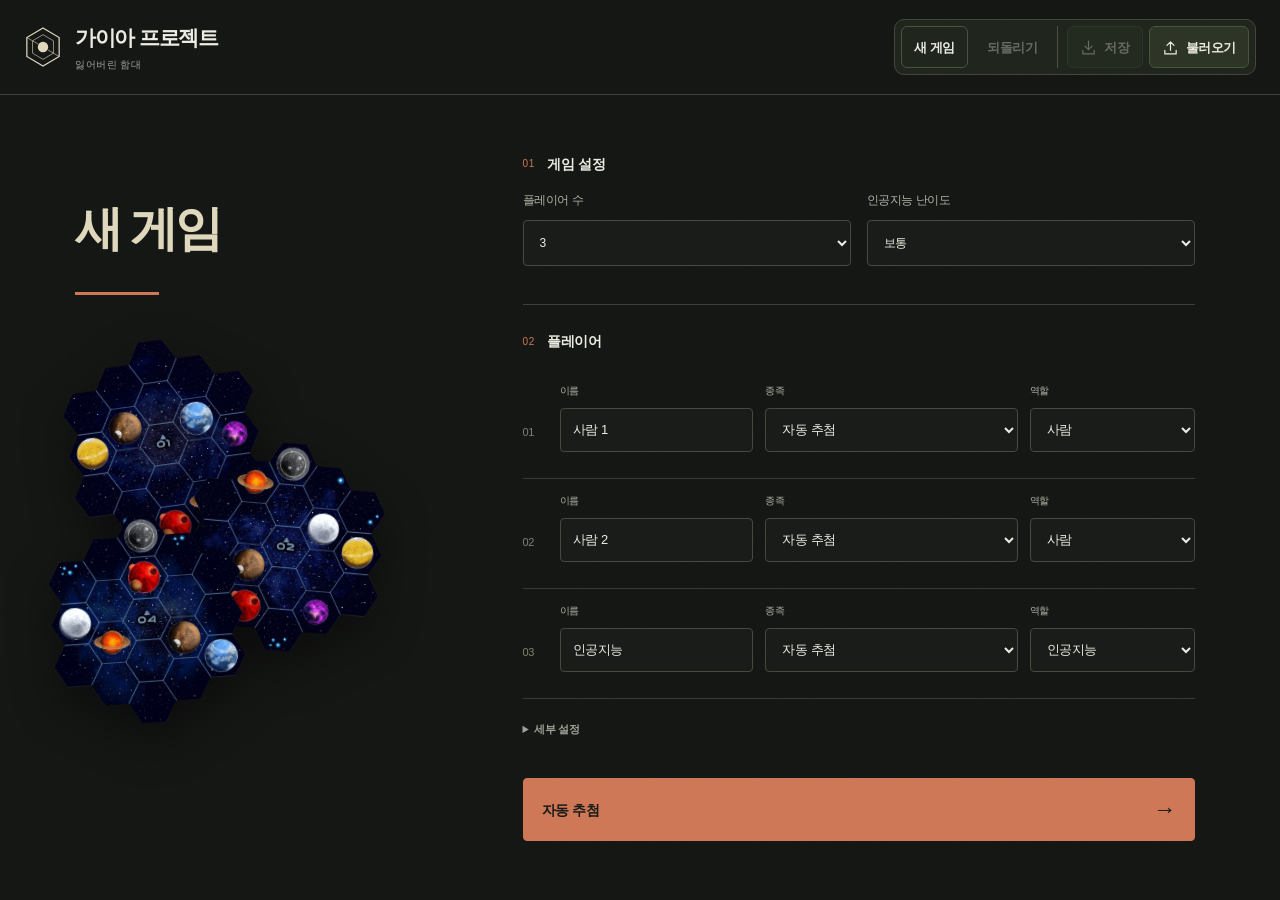
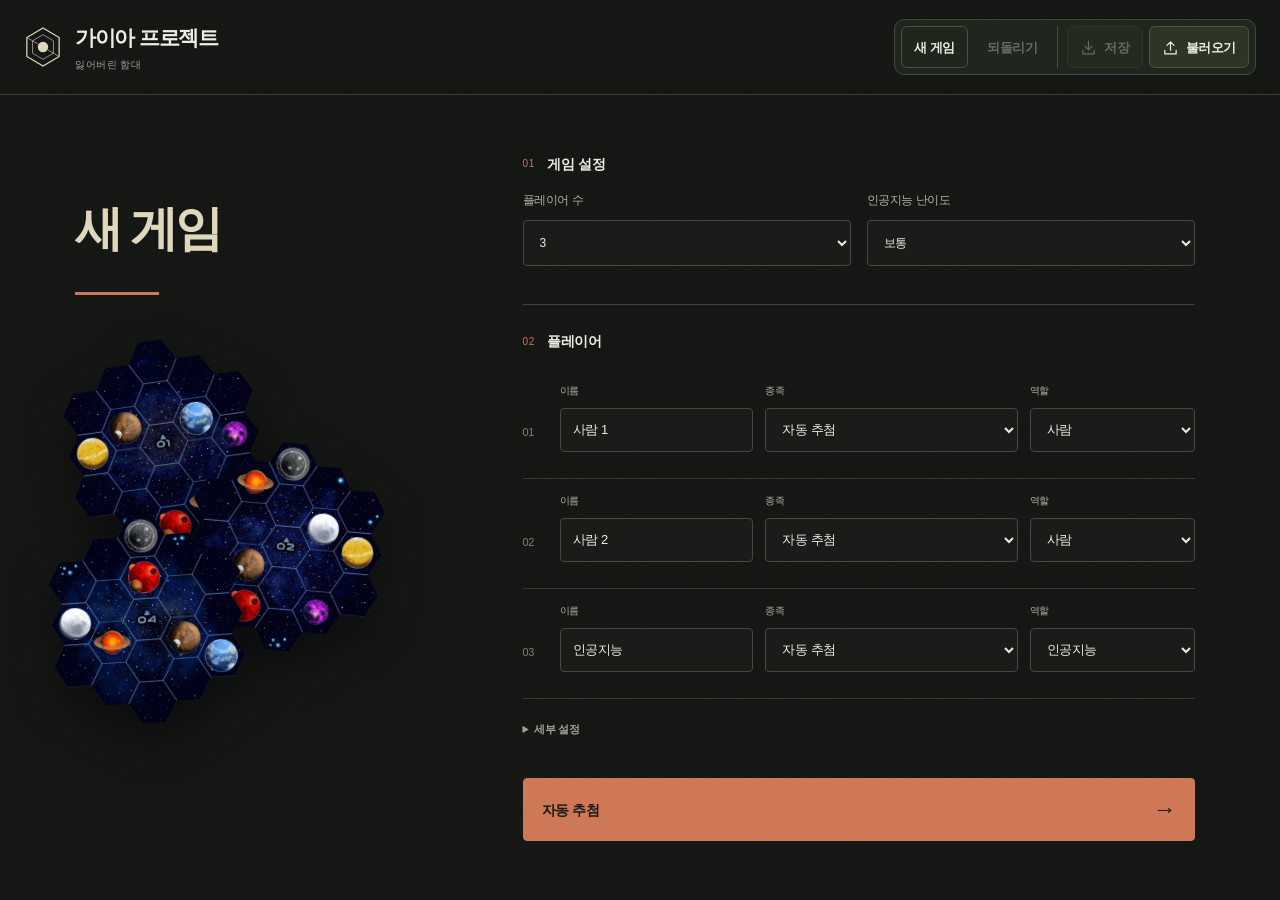
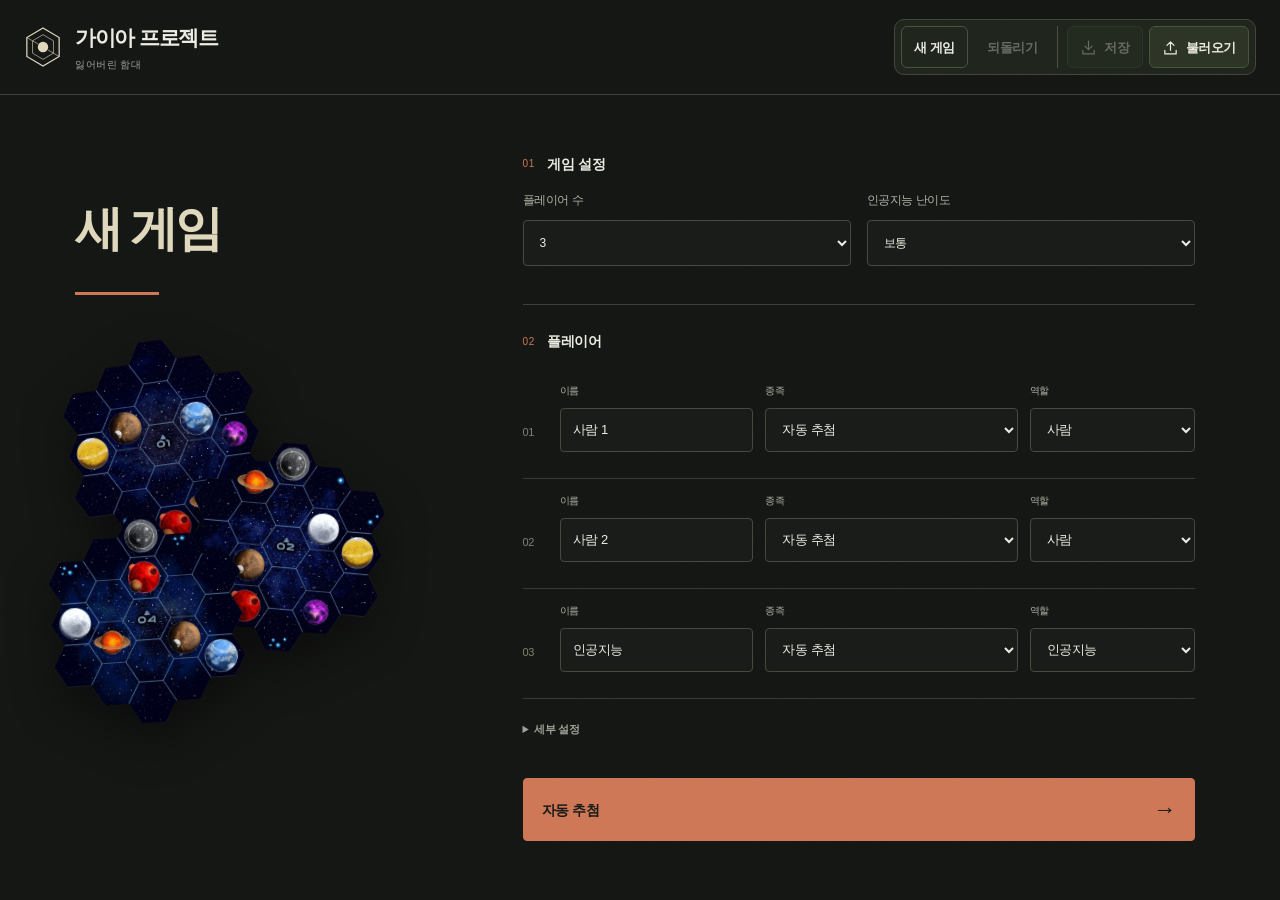
